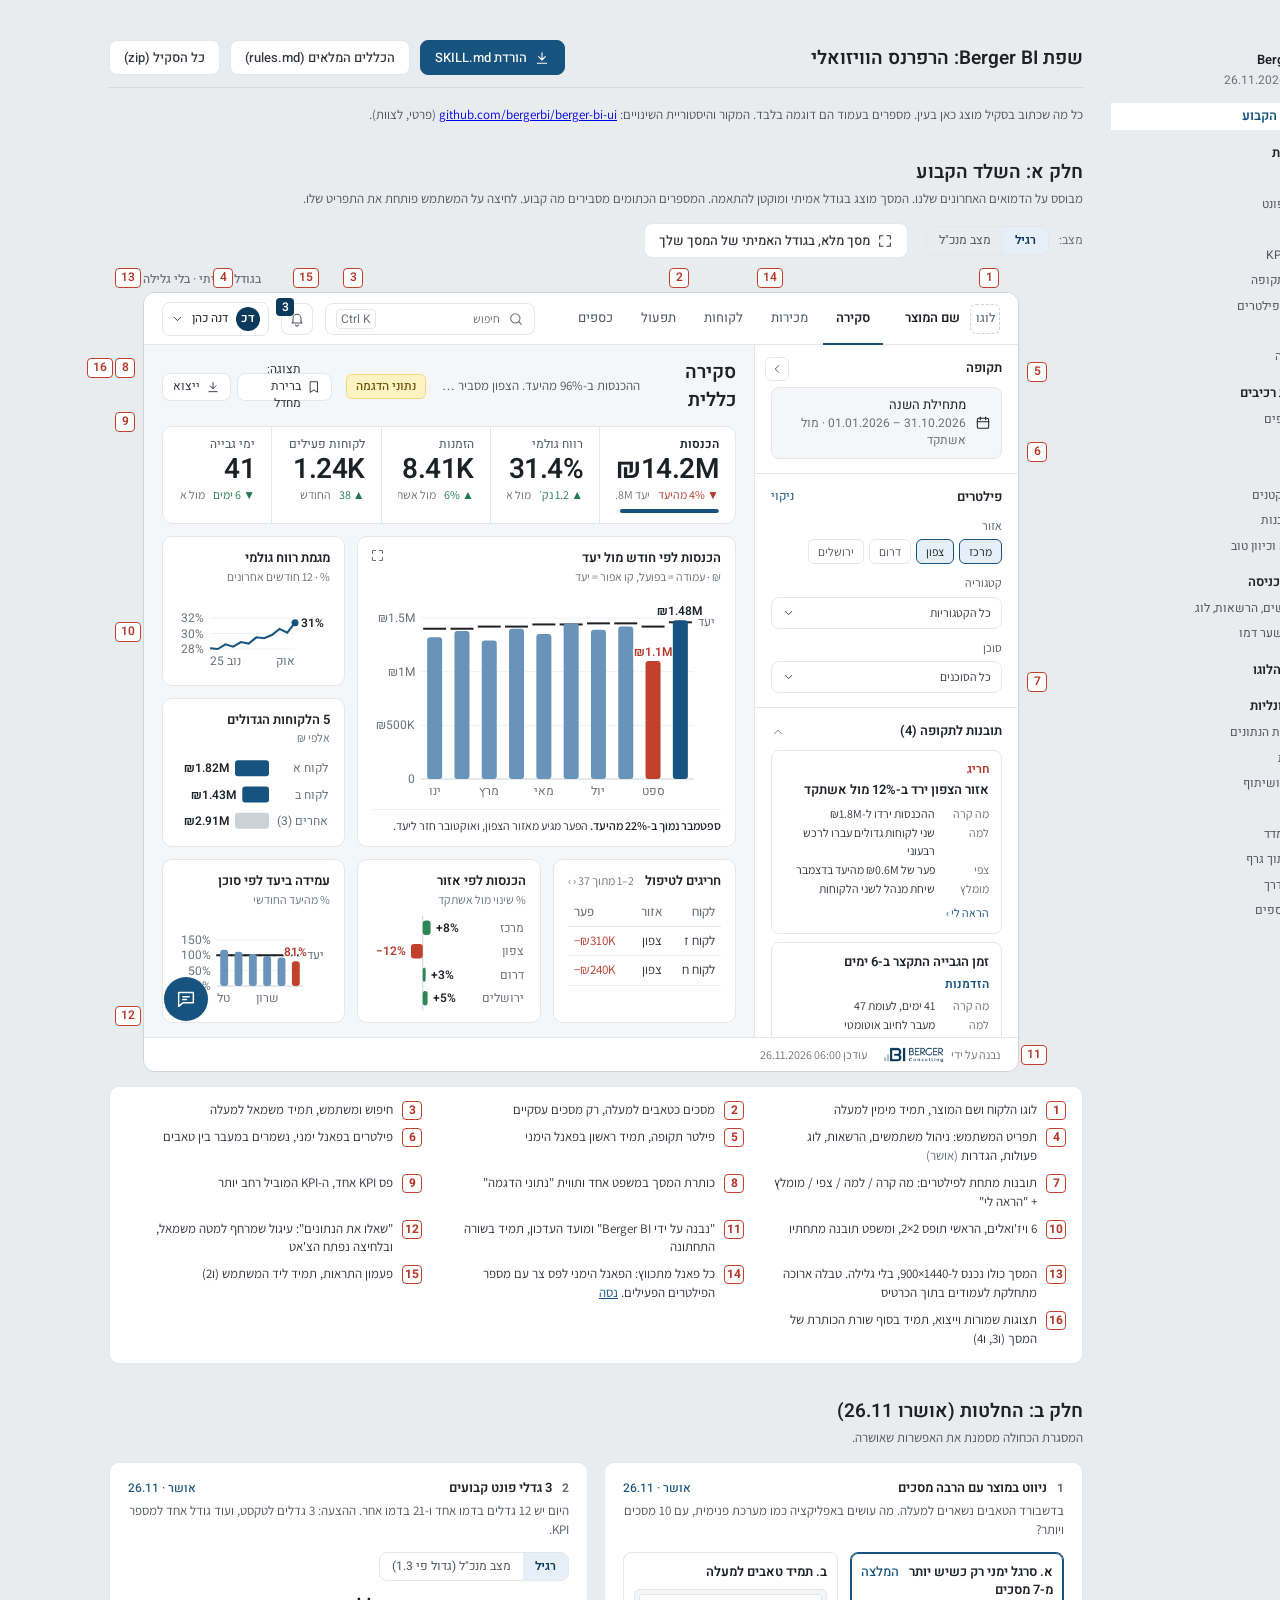
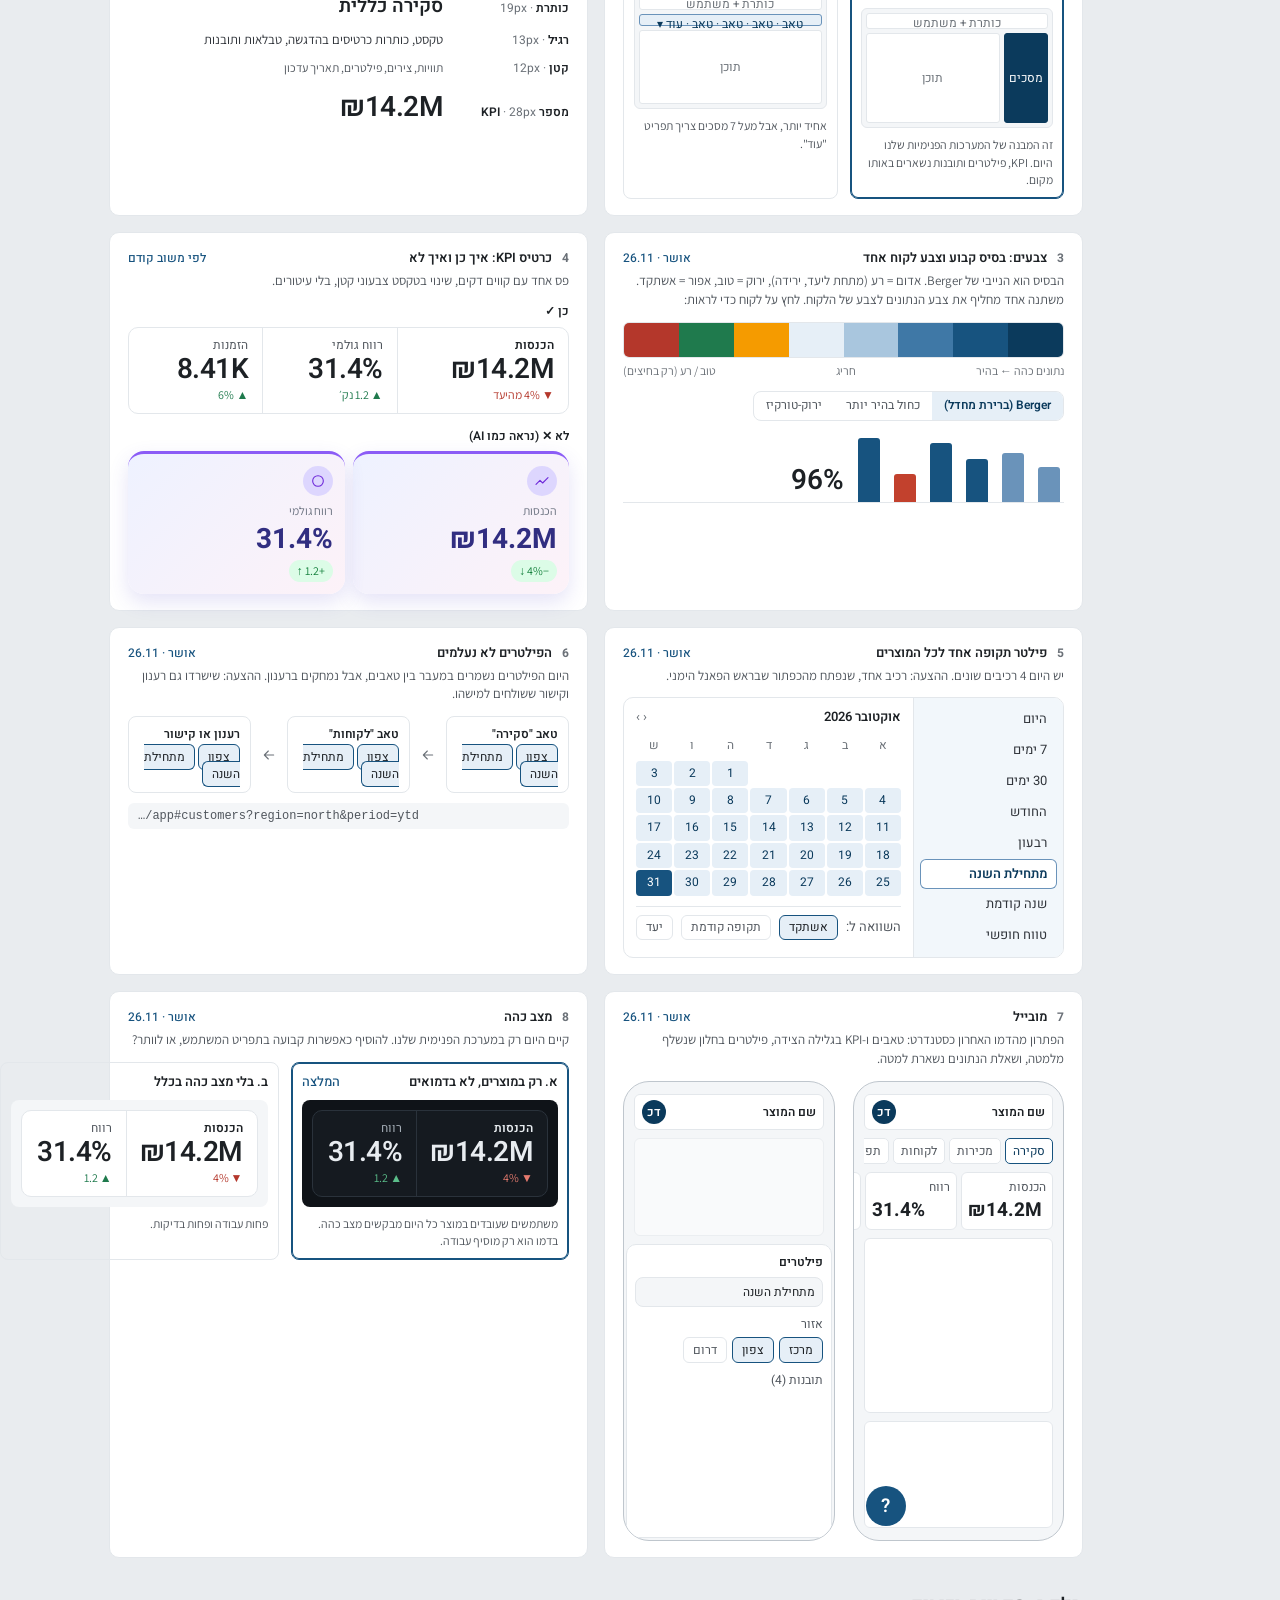
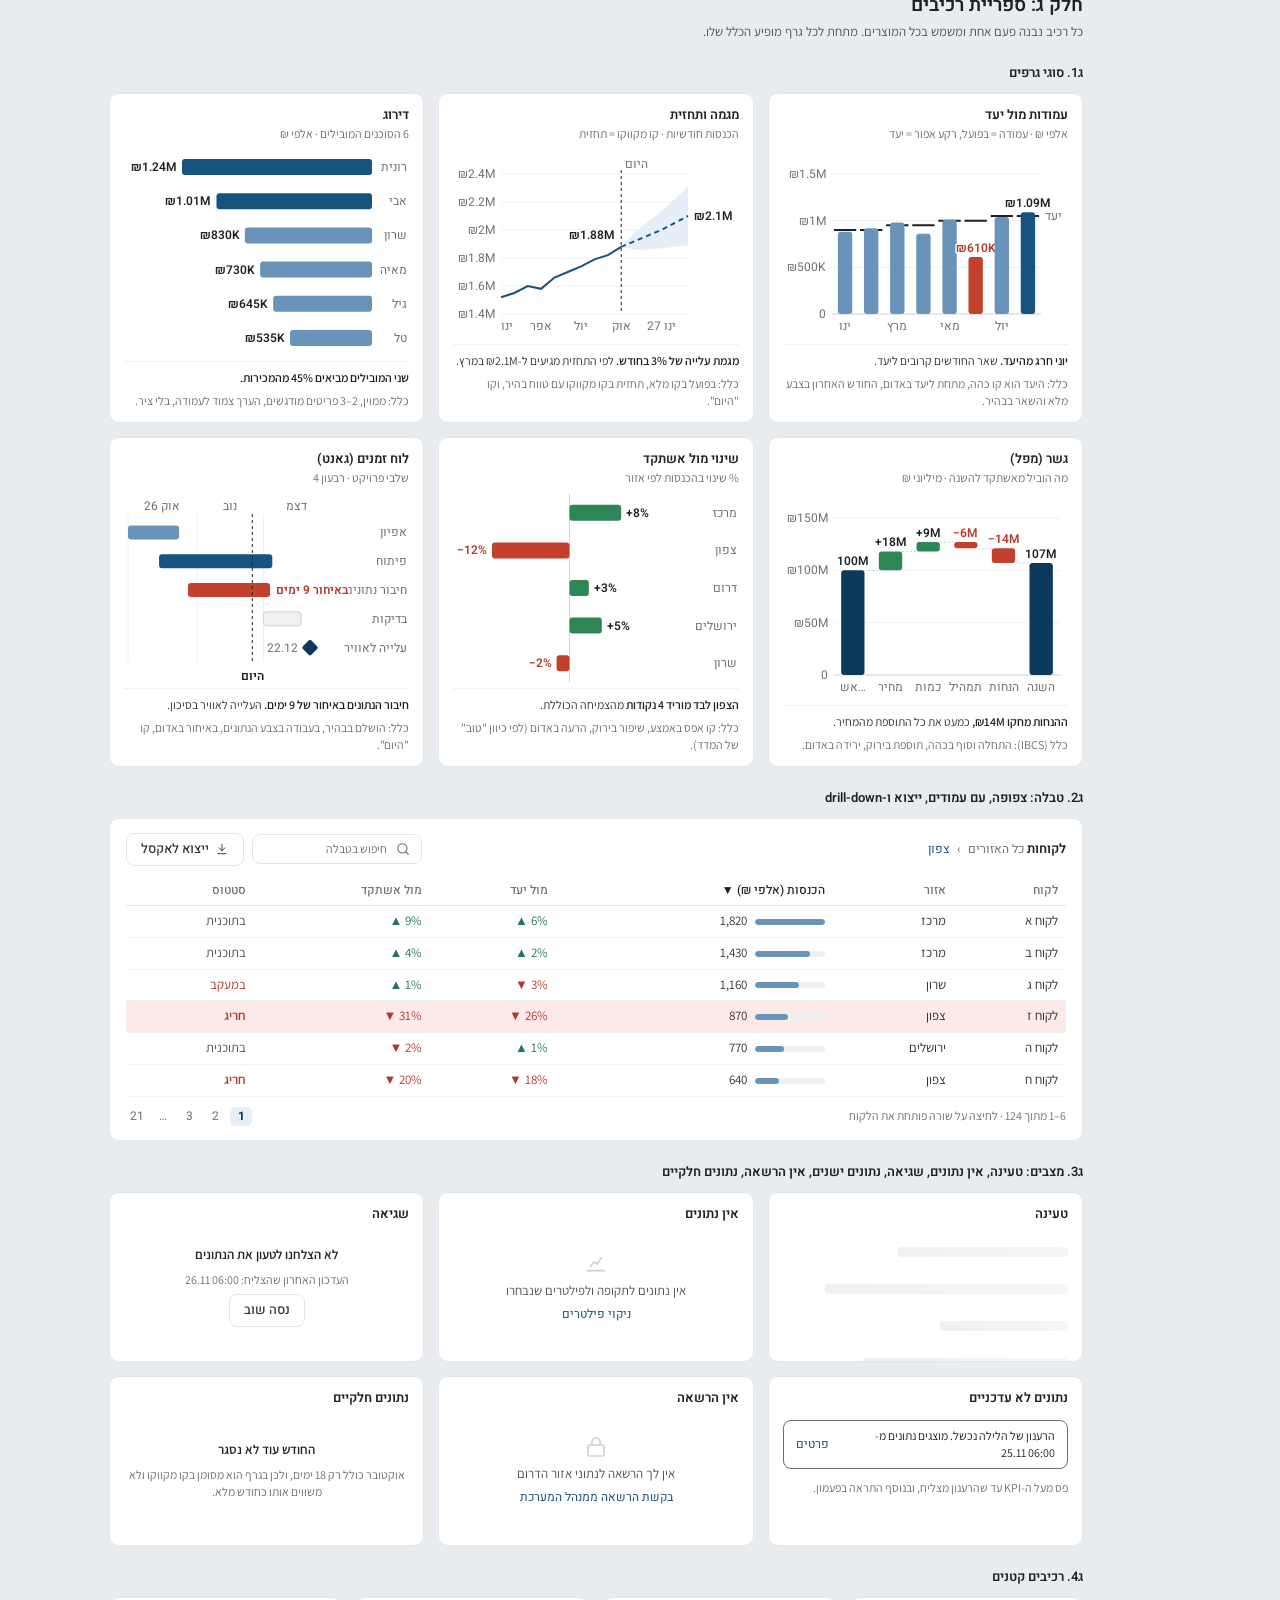
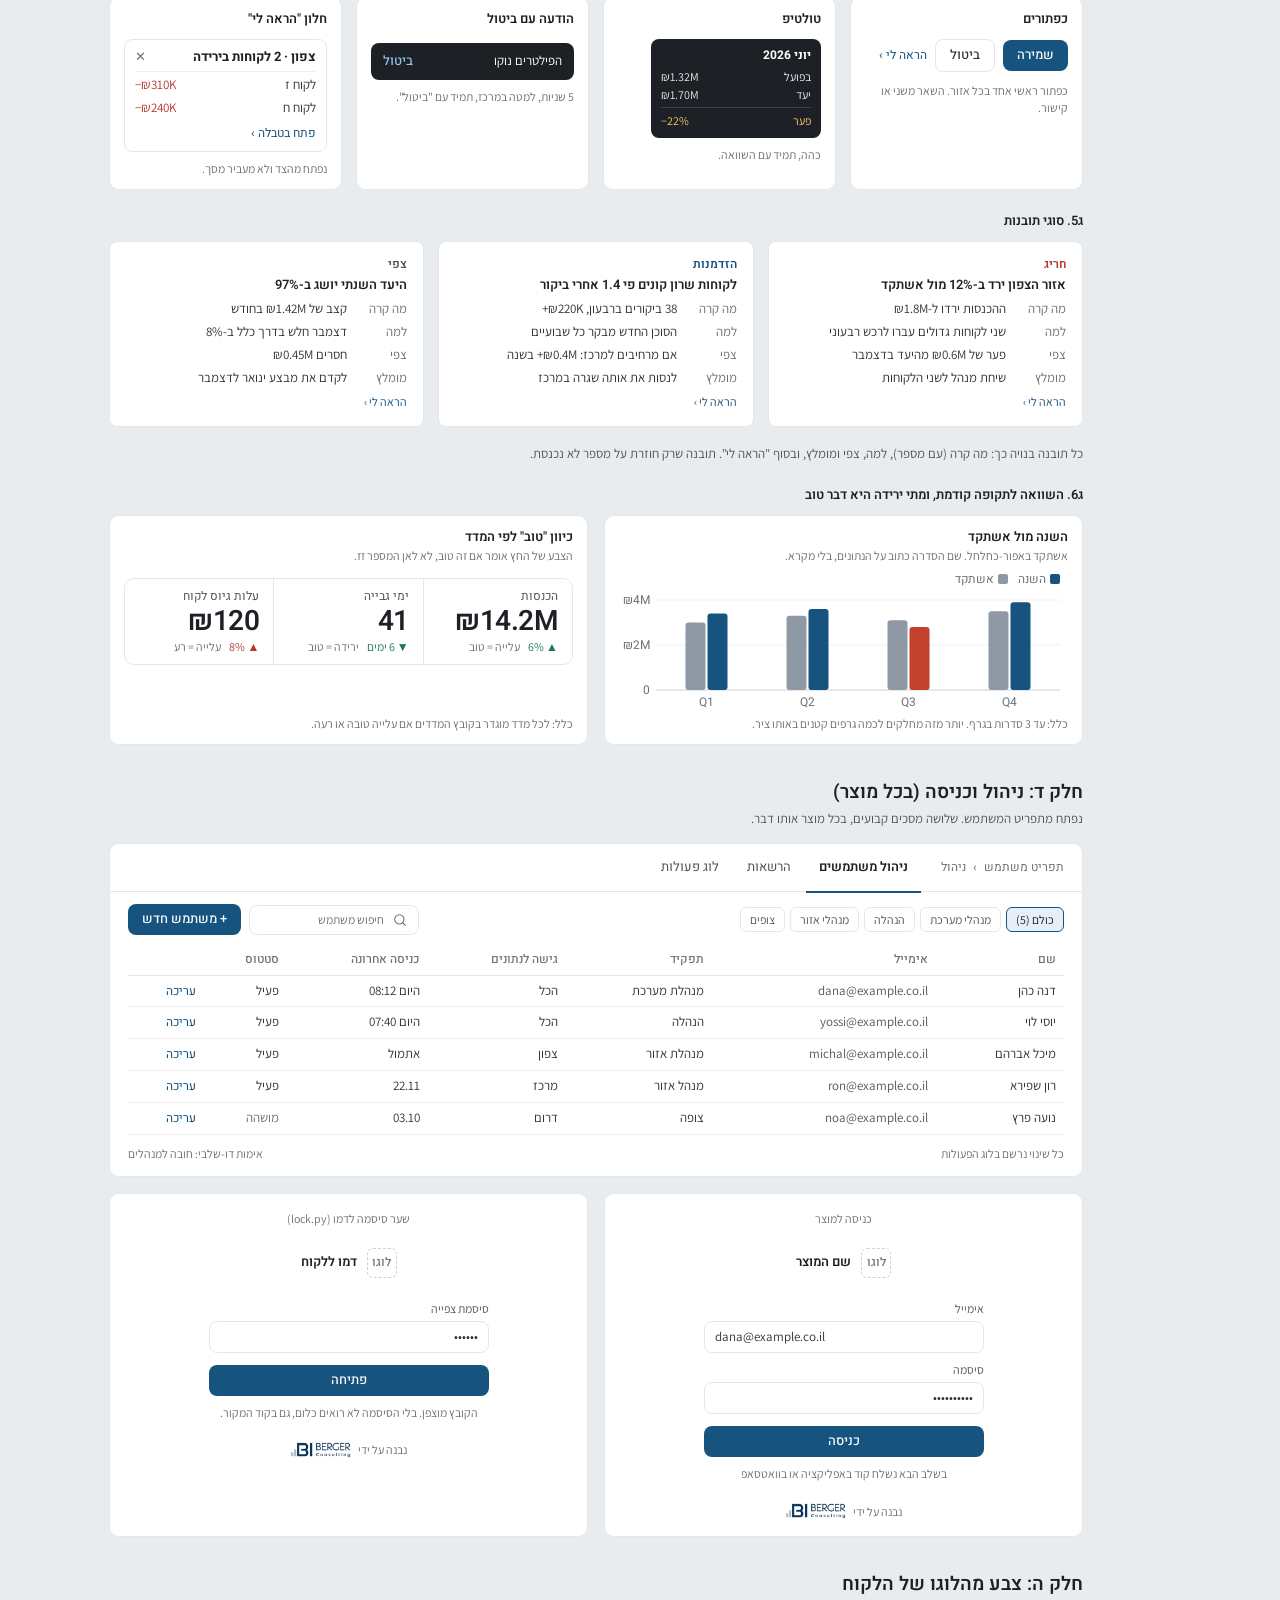
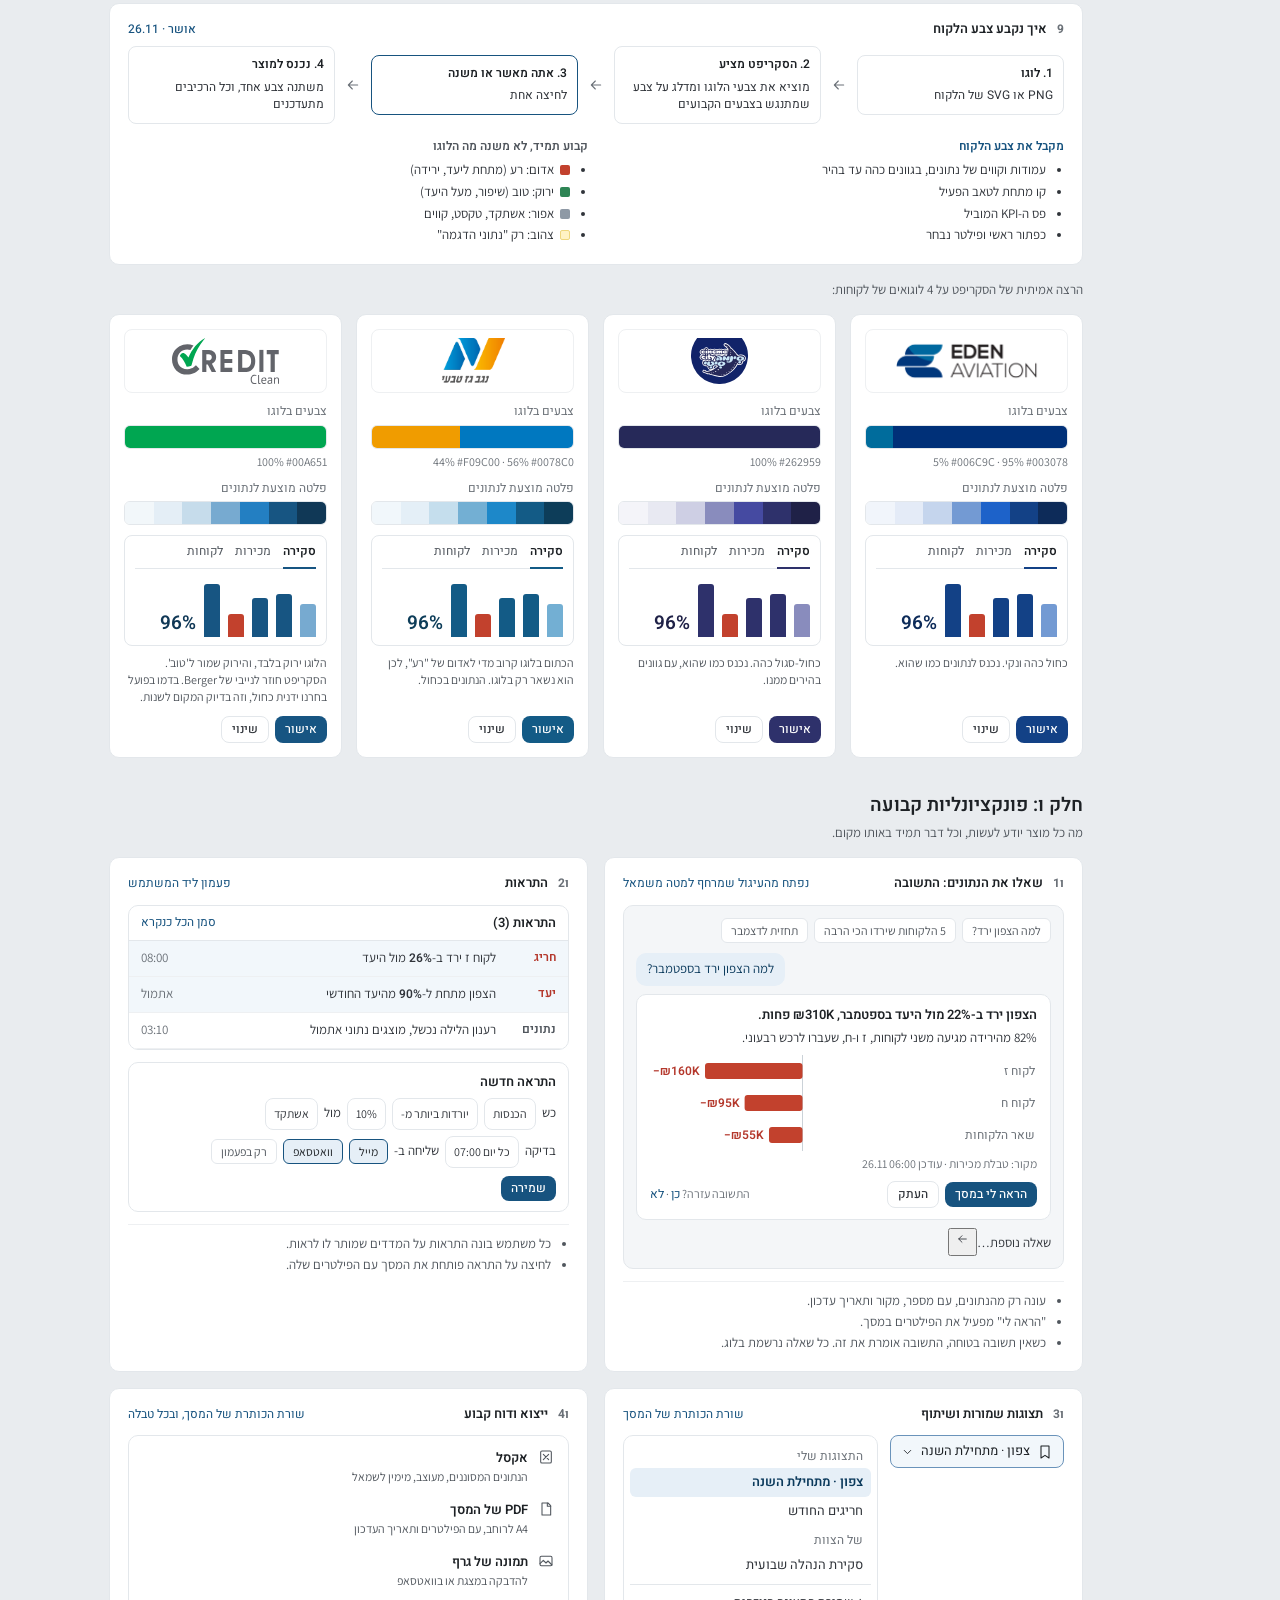
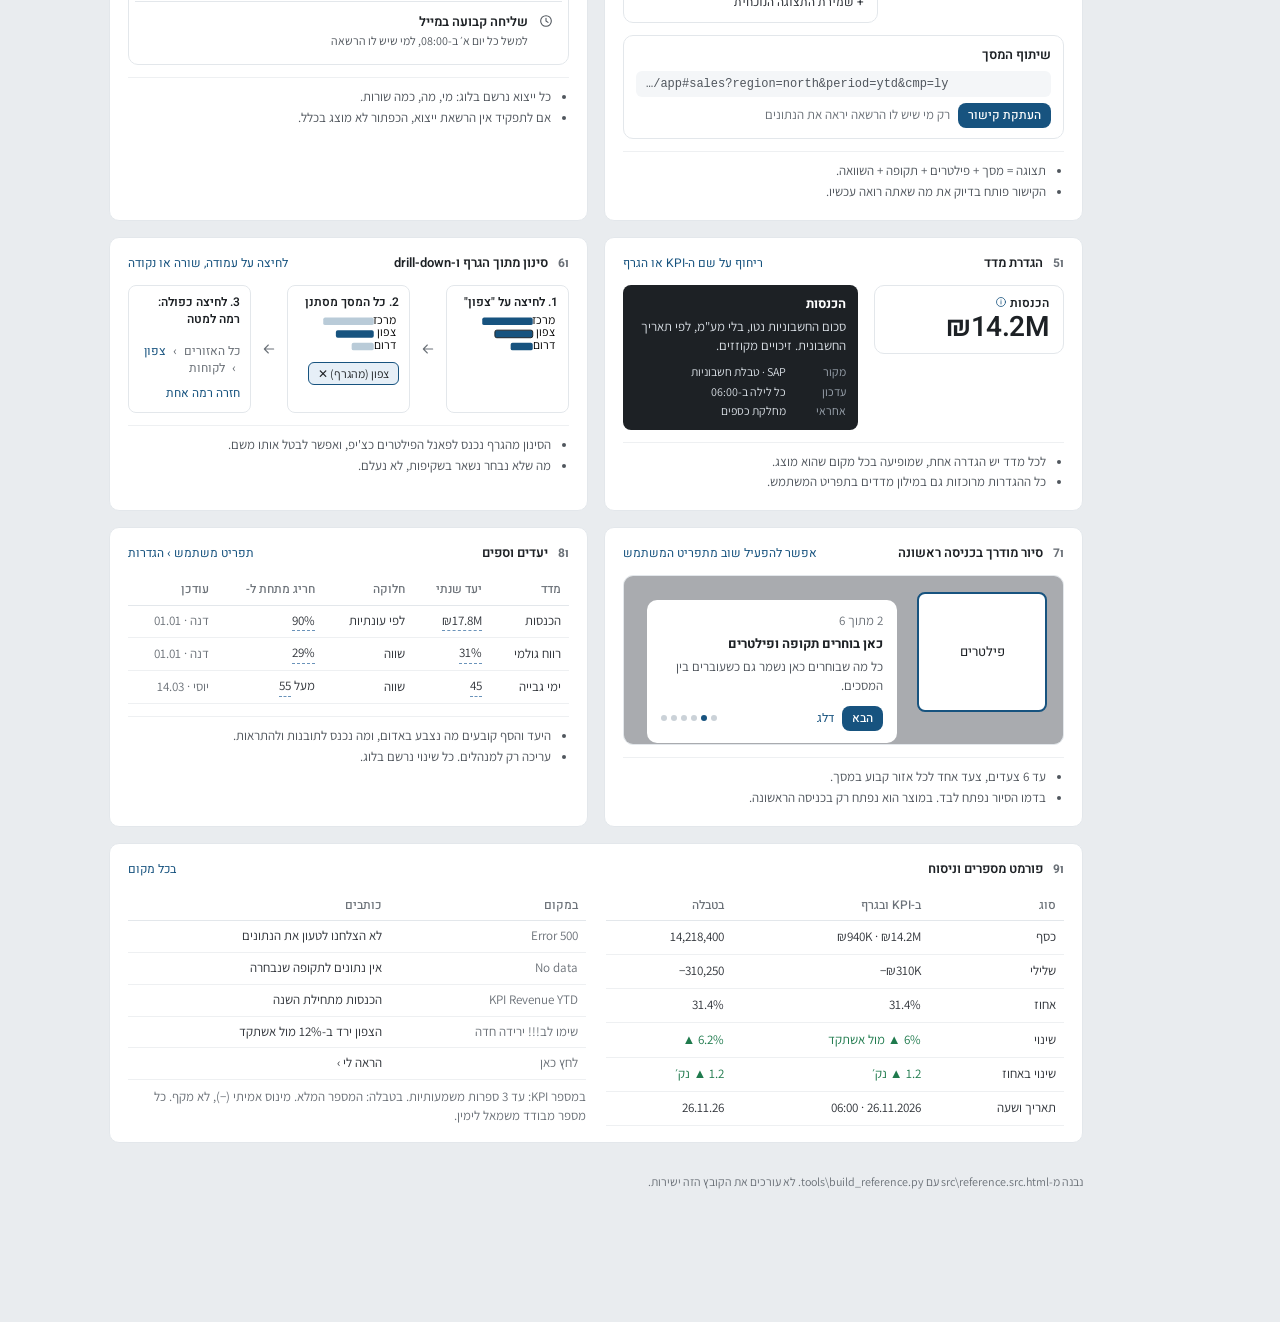
==== index.html @ c37a63be "v1.2: red/green (IBCS), chart kit 1.2, starter page, shell + audit scripts, mobile/dark/contrast fix" ====
<!doctype html>
<html lang="he" dir="rtl">
<head>
<meta charset="utf-8">
<meta name="viewport" content="width=device-width,initial-scale=1">
<title>שפת Berger BI</title>
<link rel="preconnect" href="https://fonts.googleapis.com">
<link href="https://fonts.googleapis.com/css2?family=Assistant:wght@400;500;600;700&family=Heebo:wght@400;500;600;700&display=swap" rel="stylesheet">
<style id="bbi-tokens">
/* ============================================================================
   Berger BI UI · tokens + base components
   Copy as is. Per client, change ONLY the CLIENT block (output of logo_palette.py).
   Fonts: Heebo (UI, numbers) + Assistant (body). Offline demos embed both as
   woff2 (base64 @font-face); otherwise load them from Google Fonts.
   ============================================================================ */

:root{
  /* ---- CLIENT: one ramp from the logo (9 = darkest) ---- */
  --ramp-9:#0B3A5C; --ramp-7:#17537F; --ramp-5:#3F78A6; --ramp-3:#6A93BA;
  --ramp-2:#CFE0EE; --ramp-1:#E6EFF7; --ramp-0:#F2F7FB;

  /* roles built from the ramp (do not edit per client) */
  --data:var(--ramp-7);      /* main series, selected state */
  --data-l:var(--ramp-3);    /* "the rest", secondary series */
  --data-xl:var(--ramp-1);   /* forecast band, selected background */
  --brand:var(--ramp-7);     /* active tab, main button, links; >= 4.5:1 with white */
  --strong:var(--ramp-9);    /* start/end bars, avatar */
  --cmp:#8E99A5;             /* last year / comparison only (target is a dark tick) */
  --on-brand:#FFFFFF; --on-strong:#FFFFFF;

  /* ---- FIXED: never changes, whatever the logo ---- */
  --bad-mark:#C2412D; --good-mark:#2E8555;                        /* bars/marks: bad (below target, drop) and good (variance) */
  --bad-xl:#FBEAE7;                                               /* exception row background */
  --good:#1F7A4D; --bad:#B4372B;                                  /* change arrows only */
  --ink:#1D2125; --text:#30343A; --text-2:#50565D; --text-3:#6B7178;  /* text-3 >= 4.5:1 on white */
  --ghost:#CBD2D8; --line:#E3E7EB; --grid:#EEF0F2;
  --bg:#F4F6F8; --surface:#FFFFFF; --hover:#F1F6FA;
  --demo-bg:#FFF3C4; --demo-ink:#6B5000; --demo-line:#EED77E;
  --pop-bg:#1D2125; --pop-text:#E8ECF0;                            /* tooltip, toast */

  /* ---- TYPE: 3 text sizes + one number size. Nothing else. ---- */
  --fs-s:12px; --fs-m:13px; --fs-l:19px; --fs-kpi:28px;
  --f-ui:"Heebo","Segoe UI",Arial,sans-serif;
  --f-body:"Assistant","Segoe UI",Arial,sans-serif;

  /* ---- SHAPE / DEPTH / MOTION ---- */
  --r-card:10px; --r-ctl:8px; --r-chip:6px; --r-bar:3px;
  --pad:18px; --gap:14px;
  --hd-h:52px; --ft-h:34px; --panel-w:264px; --rail-w:44px; --side-w:220px;
  --sh-pop:0 1px 2px rgba(0,0,0,.05);     /* the only shadow: open menus/popovers */
  --z-menu:20; --z-drawer:25; --z-sheet:30; --z-tip:35; --z-toast:40; --z-modal:50;
  --ease:cubic-bezier(.2,.7,.3,1); --t:.2s;
}
/* CEO mode: put .ceo on <html>. Sizes are redeclared here so they really change. */
.ceo{--fs-s:15.5px; --fs-m:17px; --fs-l:25px; --fs-kpi:36px; --panel-w:320px; --hd-h:60px}
@media (min-width:1700px){:root:not(.ceo){--fs-s:12.5px; --fs-m:14px; --fs-l:20px; --fs-kpi:30px; --panel-w:300px; --pad:20px; --gap:16px}}
@media (max-height:860px){:root:not(.ceo){--hd-h:48px; --gap:12px}}
@media (prefers-reduced-motion:reduce){*{transition:none!important;animation:none!important}}

/* dark mode: products only. <html data-theme="dark">, toggled from the user menu */
[data-theme="dark"]{
  color-scheme:dark;
  --surface:#151A20; --bg:#0F1318; --line:#2A323B; --grid:#232A32; --hover:#1B222A;
  --ink:#E8ECF0; --text:#C9D0D7; --text-2:#A4ADB6; --text-3:#8D97A1; --ghost:#3A434D; --cmp:#4A5560;
  --data:var(--ramp-3); --data-l:var(--ramp-5); --data-xl:color-mix(in srgb,var(--ramp-7) 30%,#0F1318); --brand:var(--ramp-3); --strong:var(--ramp-2);
  --good:#5BBE8A; --bad:#E57A6E; --good-mark:#4FAE7C; --bad-mark:#E0675A; --bad-xl:#3A1F1C;
  --on-brand:#0F1318; --on-strong:#0F1318;
  --demo-bg:#3A3210; --demo-ink:#F3DD8A; --demo-line:#5E5220;
  --pop-bg:#E8ECF0; --pop-text:#1D2125;
}

/* ---------- base ---------- */
*{box-sizing:border-box}
[hidden]{display:none!important}
html,body{margin:0;height:100%}
body{font-family:var(--f-body);font-size:var(--fs-m);line-height:1.45;color:var(--text);background:var(--bg);-webkit-font-smoothing:antialiased;overflow:hidden}
button,input,select,textarea{font:inherit;color:inherit}
.num{font-variant-numeric:tabular-nums lining-nums}
.n{direction:ltr;unicode-bidi:isolate;display:inline-block}          /* every number, currency, % */
.ico{width:16px;height:16px;stroke:currentColor;fill:none;stroke-width:1.6;stroke-linecap:round;stroke-linejoin:round;flex:none}
:focus-visible{outline:2px solid var(--brand);outline-offset:2px}
.up{color:var(--good)} .dn{color:var(--bad)} .acc{color:var(--bad)} .t2{color:var(--text-2)} .mut{color:var(--text-3)}

/* ---------- shell: header / [nav?] [panel] [main] / footer, no page scroll ---------- */
.app{height:100vh;display:grid;grid-template-columns:var(--panel-w) 1fr;grid-template-rows:var(--hd-h) 1fr var(--ft-h);grid-template-areas:"hd hd" "rp mn" "ft ft";transition:grid-template-columns var(--t) var(--ease)}
.app.col{grid-template-columns:var(--rail-w) 1fr}
/* more than 7 screens: screens move to a right sidebar (.sn), first column = right in RTL */
.app.nav-side{grid-template-columns:var(--side-w) var(--panel-w) 1fr;grid-template-areas:"hd hd hd" "sn rp mn" "ft ft ft"}
.app.nav-side.col{grid-template-columns:var(--side-w) var(--rail-w) 1fr}
.hd{grid-area:hd;position:relative;display:flex;align-items:center;gap:22px;padding:0 var(--pad);background:var(--surface);border-bottom:1px solid var(--line)}
.sn{grid-area:sn;background:var(--surface);border-inline-end:1px solid var(--line);padding:10px 8px;overflow:auto}
.sn .grp{font:500 var(--fs-s) var(--f-ui);color:var(--text-3);padding:10px 10px 4px}
.sn a{display:block;padding:7px 10px;border-radius:var(--r-ctl);font-family:var(--f-ui);color:var(--text-2);text-decoration:none;cursor:pointer}
.sn a.on{background:var(--data-xl);color:var(--ink);font-weight:600}
.hd .client{display:flex;align-items:center;gap:10px;font-family:var(--f-ui);font-weight:600;color:var(--ink)}
.hd .client img{height:28px}
.tabs{display:flex;height:100%;gap:2px}
.tabs a{display:flex;align-items:center;padding:0 13px;font-family:var(--f-ui);font-size:var(--fs-m);color:var(--text-2);text-decoration:none;border-bottom:2px solid transparent;margin-bottom:-1px;cursor:pointer}
.tabs a.on{color:var(--ink);font-weight:600;border-bottom-color:var(--brand)}
.hd-end{margin-inline-start:auto;display:flex;align-items:center;gap:10px}
.search{display:flex;align-items:center;gap:8px;width:210px;height:32px;padding:0 10px;border:1px solid var(--line);border-radius:var(--r-ctl);color:var(--text-3);font-size:var(--fs-s)}
.search kbd{margin-inline-start:auto;font:var(--fs-s) var(--f-ui);border:1px solid var(--line);border-radius:4px;padding:0 4px}
.bell{position:relative;width:32px;height:32px;display:grid;place-items:center;border:1px solid var(--line);border-radius:var(--r-ctl);color:var(--text-2);cursor:pointer}
.cnt{position:absolute;top:-6px;inset-inline-end:-6px;min-width:18px;height:18px;padding:0 4px;border-radius:4px;background:var(--strong);color:var(--on-strong);font:600 var(--fs-s)/18px var(--f-ui);text-align:center}
.um{display:flex;align-items:center;gap:8px;padding:4px 8px;border:1px solid var(--line);border-radius:var(--r-ctl);font-family:var(--f-ui);font-size:var(--fs-s);color:var(--ink);cursor:pointer}
.av{width:24px;height:24px;border-radius:50%;background:var(--strong);color:var(--on-strong);display:grid;place-items:center;font-size:var(--fs-s);font-weight:600}
.menu{position:absolute;inset-inline-end:var(--pad);top:calc(100% - 2px);z-index:var(--z-menu);width:228px;background:var(--surface);border:1px solid var(--line);border-radius:var(--r-card);box-shadow:var(--sh-pop);padding:6px;font-family:var(--f-ui)}
.menu .grp{font-size:var(--fs-s);color:var(--text-3);padding:8px 10px 2px}
.menu a{display:flex;align-items:center;gap:9px;padding:6px 10px;border-radius:6px;color:var(--text);text-decoration:none;cursor:pointer}
.menu a:hover{background:var(--hover)}
.menu hr{border:0;border-top:1px solid var(--line);margin:4px 0}

/* right panel: period -> filters -> insights (only the insights list may scroll) */
.rp{grid-area:rp;position:relative;background:var(--surface);border-inline-end:1px solid var(--line);display:flex;flex-direction:column;overflow:hidden}
.rp-sec{padding:14px 16px;border-bottom:1px solid var(--line)}
.rp-sec.grow{flex:1;overflow:auto;border-bottom:0}
.rp-t{display:flex;justify-content:space-between;align-items:center;font-family:var(--f-ui);font-size:var(--fs-m);font-weight:600;color:var(--ink);margin-bottom:9px}
.coll{position:absolute;top:12px;inset-inline-end:10px;width:24px;height:24px;border:1px solid var(--line);border-radius:6px;background:var(--surface);display:grid;place-items:center;color:var(--text-2);cursor:pointer;padding:0}
.rail{display:none;flex-direction:column;align-items:center;gap:10px;padding:10px 0}
.rail button{all:unset;cursor:pointer;position:relative;width:30px;height:30px;display:grid;place-items:center;border-radius:6px;color:var(--text-2)}
.app.col .rp-sec,.app.col .coll{display:none}
.app.col .rail{display:flex}
.per{display:flex;align-items:center;gap:9px;width:100%;padding:8px 10px;border:1px solid var(--line);background:var(--bg);border-radius:var(--r-ctl);font-family:var(--f-ui);color:var(--ink);cursor:pointer}
.per small{display:block;font-size:var(--fs-s);color:var(--text-3)}
.fg{margin-top:10px} .fg label{display:block;font-size:var(--fs-s);color:var(--text-2);margin-bottom:5px}
.chips{display:flex;flex-wrap:wrap;gap:5px}
.chip{padding:3px 9px;border:1px solid var(--line);border-radius:var(--r-chip);font-size:var(--fs-s);color:var(--text-2);background:var(--surface);cursor:pointer}
.chip.on{border-color:var(--data);color:var(--ink);background:var(--data-xl)}

/* inputs: one look, four states */
.inp,.sel{display:flex;align-items:center;justify-content:space-between;gap:8px;min-height:32px;padding:5px 10px;border:1px solid var(--line);border-radius:var(--r-ctl);background:var(--surface);font-size:var(--fs-m);color:var(--text)}
.inp:focus-within,.sel:focus-within{border-color:var(--brand);outline:2px solid var(--data-xl)}
.inp.err,.sel.err{border-color:var(--bad)}
.err-msg{font-size:var(--fs-s);color:var(--bad);margin-top:4px}
.inp[aria-disabled="true"],.sel[aria-disabled="true"],button:disabled{opacity:.5;cursor:not-allowed}

/* main */
.mn{grid-area:mn;display:flex;flex-direction:column;gap:12px;padding:14px var(--pad);overflow:hidden;min-width:0}
.ctx{display:flex;align-items:center;gap:14px}
.ctx h1{margin:0;font-family:var(--f-ui);font-size:var(--fs-l);font-weight:600;color:var(--ink)}
.ctx p{margin:0;color:var(--text-2);min-width:0;white-space:nowrap;overflow:hidden;text-overflow:ellipsis}
.ctx h1,.ctx .demo{white-space:nowrap;flex:none}
.ctx .pa{margin-inline-start:auto;display:flex;gap:6px}          /* page actions: views, export */
.demo{padding:3px 9px;background:var(--demo-bg);color:var(--demo-ink);border:1px solid var(--demo-line);border-radius:var(--r-chip);font-family:var(--f-ui);font-size:var(--fs-s);font-weight:500}
.stale{display:flex;gap:10px;align-items:center;padding:6px 12px;border:1px solid var(--text-3);background:var(--surface);border-radius:var(--r-ctl);font-size:var(--fs-s);color:var(--ink)}

/* KPI band: one bordered strip, hairline dividers, no decoration. Lead = first + wider. */
.kband{display:flex;background:var(--surface);border:1px solid var(--line);border-radius:var(--r-card);overflow:hidden;flex:none}
.kpi{flex:1 1 0;padding:9px 16px 10px;border-inline-start:1px solid var(--line);min-width:0}
.kpi:first-child{border-inline-start:0}
.kpi.lead{flex:1.35 1 0}
.kpi-l{font-family:var(--f-ui);font-size:var(--fs-s);color:var(--text-2)}
.kpi.lead .kpi-l{color:var(--ink);font-weight:600}
.kpi-v{font-family:var(--f-ui);font-size:var(--fs-kpi);font-weight:600;color:var(--ink);letter-spacing:-.5px;line-height:1.15;font-variant-numeric:tabular-nums lining-nums}
.kpi-c{font-size:var(--fs-s);color:var(--text-3);display:flex;gap:8px;align-items:center;white-space:nowrap;overflow:hidden;text-overflow:ellipsis}
.tbar{height:4px;background:var(--grid);border-radius:2px;margin-top:6px;overflow:hidden}
.tbar i{display:block;height:100%;background:var(--data);border-radius:2px}

/* visual grid: 6 visuals, the lead takes 2x2 cells */
.grid{flex:1;display:grid;grid-template-columns:repeat(3,minmax(0,1fr));grid-template-rows:minmax(0,1fr) minmax(0,1fr) minmax(0,1.1fr);gap:12px;min-height:0}
.grid>.lead{grid-column:span 2;grid-row:span 2}
.ceo .grid{grid-template-rows:minmax(0,1fr) minmax(0,1fr) minmax(0,1.4fr)}
.card{background:var(--surface);border:1px solid var(--line);border-radius:var(--r-card);padding:12px 14px;display:flex;flex-direction:column;min-height:0;position:relative;overflow:hidden}
.card h3{margin:0;font-family:var(--f-ui);font-size:var(--fs-m);font-weight:600;color:var(--ink)}
.card .sub{font-size:var(--fs-s);color:var(--text-3)}
.card .one{margin-top:6px;padding-top:7px;border-top:1px solid var(--grid);font-size:var(--fs-s);color:var(--text)}
.card .one b{color:var(--ink);font-weight:600}
/* charts: draw with bbi-charts.js into <div class="chart">. Text stays 12px at any size. */
.chart{flex:1;min-height:0;margin-top:8px;position:relative;font-size:var(--fs-s)}
.bbi-chart .tx{font-family:var(--f-ui);fill:var(--text-3)}
.bbi-chart .tv{font-family:var(--f-ui);font-weight:600;fill:var(--ink);paint-order:stroke;stroke:var(--surface);stroke-width:3px;stroke-linejoin:round}
.bbi-chart .gl{stroke:var(--grid)} .bbi-chart .ax{stroke:var(--ghost)}
.bbi-chart [data-i]{transition:opacity .15s}
.tip b{display:block;font-family:var(--f-ui);margin-bottom:4px}

/* insights: the kind is a word, not a colored stripe */
.ins{padding:10px 12px;border:1px solid var(--line);border-radius:var(--r-ctl);margin-bottom:8px;background:var(--surface)}
.ins .kind{display:block;font-family:var(--f-ui);font-size:var(--fs-s);font-weight:600;margin-bottom:3px;color:var(--text-2)}
.ins.hi .kind{color:var(--bad)}
.ins h4{margin:0 0 6px;font-family:var(--f-ui);font-size:var(--fs-m);font-weight:600;color:var(--ink);line-height:1.35}
.ins dl{margin:0;display:grid;grid-template-columns:48px 1fr;gap:2px 6px;font-size:var(--fs-s)}
.ins dt{color:var(--text-3)} .ins dd{margin:0}
.ins .show{display:inline-block;margin-top:6px;font-size:var(--fs-s);color:var(--brand);cursor:pointer}

/* footer: Berger BI + data freshness */
.ft{grid-area:ft;display:flex;align-items:center;gap:16px;padding-block:0;padding-inline:var(--pad) 76px;background:var(--surface);border-top:1px solid var(--line);font-size:var(--fs-s);color:var(--text-3)}
.ft .by{display:flex;align-items:center;gap:7px} .ft .by img{height:16px}
/* ask the data: floating round button bottom-left, opens .ask-panel */
.ask-fab{position:fixed;bottom:max(4px,calc((var(--ft-h) - 44px) / 2));inset-inline-end:16px;z-index:var(--z-drawer);width:44px;height:44px;border-radius:50%;border:0;background:var(--brand);color:var(--on-brand);display:grid;place-items:center;cursor:pointer;box-shadow:var(--sh-pop)}
.ask-fab:hover{background:var(--strong)}
.ask-panel{position:fixed;bottom:calc(var(--ft-h) + 78px);inset-inline-end:var(--pad);width:400px;max-height:70vh;overflow:auto;z-index:var(--z-drawer);background:var(--bg);border:1px solid var(--line);border-radius:var(--r-card);box-shadow:var(--sh-pop);padding:12px}

/* buttons, menus, tables */
.btn1,.btn2{all:unset;cursor:pointer;display:inline-flex;align-items:center;justify-content:center;gap:6px;font-family:var(--f-ui);font-size:var(--fs-m);font-weight:500;padding:6px 14px;border-radius:var(--r-ctl);box-sizing:border-box}
.btn1{background:var(--brand);color:var(--on-brand)}
.btn1:focus-visible,.btn2:focus-visible,.rail button:focus-visible,.ask-fab:focus-visible,.chip:focus-visible{outline:2px solid var(--brand);outline-offset:2px}
.btn2{border:1px solid var(--line);color:var(--text);background:var(--surface)}
.lnk{color:var(--brand);font-family:var(--f-ui);font-size:var(--fs-s);cursor:pointer}
.pop{position:absolute;z-index:var(--z-menu);background:var(--surface);border:1px solid var(--line);border-radius:var(--r-card);box-shadow:var(--sh-pop);padding:6px}
.dt{width:100%;border-collapse:collapse;font-size:var(--fs-m)}
.dt th{font-family:var(--f-ui);font-weight:500;font-size:var(--fs-s);color:var(--text-3);text-align:start;padding:6px 8px;border-bottom:1px solid var(--line);white-space:nowrap;cursor:pointer}
.dt td{padding:6px 8px;border-bottom:1px solid var(--grid)}
.dt td.num,.dt th.num{text-align:end}
.dt tbody tr:hover{background:var(--hover)}
.dt tr.hl{background:var(--bad-xl)}
.ib{display:inline-block;width:70px;height:6px;background:var(--grid);border-radius:3px;margin-inline-end:8px;vertical-align:middle;overflow:hidden}
.ib i{display:block;height:100%;background:var(--data-l);border-radius:3px;margin-inline-start:auto}
.pg{margin-top:auto;display:flex;justify-content:space-between;font-size:var(--fs-s);color:var(--text-3);padding-top:8px}
.crumb{font-family:var(--f-ui);font-size:var(--fs-s);color:var(--text-3)} .crumb a{color:var(--brand)}
.tip{position:fixed;z-index:var(--z-tip);pointer-events:none;background:var(--pop-bg);color:var(--pop-text);border-radius:var(--r-ctl);padding:8px 10px;font-size:var(--fs-s);min-width:150px}
.toast{position:fixed;bottom:calc(var(--ft-h) + 12px);left:50%;transform:translateX(-50%);display:flex;gap:18px;align-items:center;background:var(--pop-bg);color:var(--pop-text);border-radius:var(--r-ctl);padding:9px 14px;font-size:var(--fs-m);z-index:var(--z-toast)}
.toast a{color:var(--ramp-3);cursor:pointer}
/* "show me" drawer opens on the LEFT (inline-end in RTL), never over the filter panel */
.drawer{position:fixed;top:var(--hd-h);bottom:var(--ft-h);inset-inline-end:0;width:420px;background:var(--surface);border-inline-start:1px solid var(--line);z-index:var(--z-drawer);padding:var(--pad);overflow:auto}
.sk i{display:block;height:10px;margin:9px 0;border-radius:4px;background:linear-gradient(90deg,var(--grid),var(--bg),var(--grid));background-size:200% 100%;animation:bbi-sh 1.4s infinite linear}  /* the only gradient: loading */
@keyframes bbi-sh{to{background-position:-200% 0}}
.empty{flex:1;display:flex;flex-direction:column;align-items:center;justify-content:center;gap:6px;text-align:center;color:var(--text-2)}

/* menus, ask panel, modal, tour, filter button */
.pop .it,.menu .it{display:flex;align-items:center;gap:9px;width:100%;padding:6px 10px;border-radius:6px;border:0;background:none;text-align:start;color:var(--text);font:var(--fs-m) var(--f-ui);cursor:pointer}
.pop .it:hover,.menu .it:hover{background:var(--hover)}
.pop .it small{display:block;color:var(--text-3);font-size:var(--fs-s)}
.bell-list .row{display:grid;grid-template-columns:56px 1fr auto;gap:8px;padding:8px 10px;border-bottom:1px solid var(--grid);font-size:var(--fs-s)}
.bell-list .row.new{background:var(--data-xl)}
.ask-panel .sugg{display:flex;flex-wrap:wrap;gap:6px;margin-bottom:10px}
.ask-panel .q{width:fit-content;max-width:85%;margin-inline-start:auto;background:var(--data-xl);color:var(--ink);padding:7px 11px;border-radius:10px;margin-bottom:8px}
.ask-panel .a{background:var(--surface);border:1px solid var(--line);border-radius:10px;padding:11px 13px;margin-bottom:8px}
.ask-panel .a b{color:var(--ink);font-family:var(--f-ui)}
.ask-panel .src{font-size:var(--fs-s);color:var(--text-3);margin-top:4px}
.ask-panel form{display:flex;gap:6px} .ask-panel input{flex:1;min-height:32px;padding:5px 10px;border:1px solid var(--line);border-radius:var(--r-ctl);background:var(--surface)}
.modal-bg{position:fixed;inset:0;background:rgba(15,19,24,.35);z-index:var(--z-modal);display:grid;place-items:center}
.modal{width:min(560px,calc(100vw - 32px));max-height:80vh;overflow:auto;background:var(--surface);border-radius:var(--r-card);padding:18px;box-shadow:var(--sh-pop)}
.tour{position:fixed;z-index:var(--z-modal);width:280px;background:var(--surface);border:1px solid var(--line);border-radius:var(--r-card);padding:12px 14px;box-shadow:var(--sh-pop)}
.tour-hole{position:fixed;z-index:calc(var(--z-modal) - 1);border:2px solid var(--brand);border-radius:var(--r-ctl);box-shadow:0 0 0 9999px rgba(15,19,24,.35);pointer-events:none}
.fbtn{align-items:center;gap:6px;height:32px;padding:0 10px;border:1px solid var(--line);border-radius:var(--r-ctl);background:var(--surface);color:var(--text);font:var(--fs-s) var(--f-ui);cursor:pointer}
.toast button{all:unset;cursor:pointer;color:var(--ramp-3);font-weight:600}

/* tablet 760-1199: panel becomes a bottom sheet opened by .fbtn; 2 chart columns */
.fbtn,.sheet-bg{display:none}
@media (max-width:1199px){
  .app,.app.nav-side{grid-template-columns:minmax(0,1fr);grid-template-areas:"hd" "mn" "ft"}
  .hd{gap:12px} .tabs{flex:1;min-width:0;overflow-x:auto;scrollbar-width:none}
  .sn{display:none}
  .fbtn{display:inline-flex}
  .rp{position:fixed;inset:auto 0 0 0;height:72vh;z-index:var(--z-sheet);border-radius:14px 14px 0 0;transform:translateY(100%);transition:transform var(--t) var(--ease)}
  .app.sheet .rp{transform:none}
  .app.sheet .sheet-bg{display:block;position:fixed;inset:0;background:rgba(15,19,24,.35);z-index:calc(var(--z-sheet) - 1)}
  .grid{grid-template-columns:repeat(2,1fr);grid-template-rows:none;grid-auto-rows:minmax(200px,1fr);overflow:auto}
  .grid>.lead{grid-column:span 2;grid-row:span 1}
}
/* phone < 760: one column, the page may scroll (the only exception to "no scroll") */
@media (max-width:759px){
  body{overflow:auto}
  .app{height:auto;min-height:100vh}
  .tabs,.kband{overflow-x:auto;scrollbar-width:none}
  .kpi{min-width:140px}
  .grid{grid-template-columns:minmax(0,1fr);overflow:visible}
  .um .nm,.hd .client .nm{display:none}
  .ctx{flex-wrap:wrap;gap:8px} .ctx p{flex-basis:100%;order:3;white-space:normal} .ctx .pa{margin-inline-start:auto}
  .mn{padding-inline:12px}
  .drawer{width:100%}
  .grid>.lead{grid-column:auto}
  .card{min-height:220px}
  .search,.ft .by{display:none}
  .ask-panel{inset-inline:8px;width:auto}
}
@media print{.rp,.ask-fab,.ask-panel,.coll,.fbtn{display:none}.app{grid-template-columns:minmax(0,1fr);grid-template-areas:"hd" "mn" "ft"}}

</style>
<style>
body{margin:0;background:#E9ECEF;font-family:var(--f-body);font-size:var(--fs-m);color:var(--text);line-height:1.45;-webkit-font-smoothing:antialiased}
.doc{max-width:1340px;margin:0 auto;padding:28px 24px 60px}
.doc-h{display:flex;align-items:baseline;justify-content:space-between;gap:16px;border-bottom:1px solid #D3D8DD;padding-bottom:14px;margin-bottom:22px}
.doc-h h1{font-family:var(--f-ui);font-size:19px;font-weight:600;color:var(--ink);margin:0}
.doc-h p{margin:4px 0 0;color:var(--text-2)}
.doc-h .ver{font-family:var(--f-ui);font-size:12px;color:var(--text-3)}
.sec-t{font-family:var(--f-ui);font-size:19px;font-weight:600;color:var(--ink);margin:34px 0 4px}
.sec-s{color:var(--text-2);margin:0 0 14px}
.mk{position:absolute;z-index:5;min-width:20px;height:20px;padding:0 5px;border:1.5px solid var(--bad-mark);background:#fff;color:var(--bad);font:600 12px/17px var(--f-ui);text-align:center;border-radius:4px}
.shell-wrap{position:relative;margin:30px 30px 0}
.toc{display:flex;gap:6px;margin:-8px 0 6px}
.toc a{font-family:var(--f-ui);font-size:13px;color:var(--text-2);text-decoration:none;padding:5px 10px;border:1px solid #D3D8DD;border-radius:var(--r-ctl);background:#fff}
.toc a:hover{color:var(--ink);border-color:var(--ramp-3)}
.dim{position:absolute;top:-22px;left:0;font:500 12px var(--f-ui);color:var(--text-3)}
.shell{transition:grid-template-columns .25s cubic-bezier(.2,.7,.3,1)}
.cx{position:absolute;top:11px;left:12px;color:var(--text-3);width:15px;height:15px}
.legend{display:grid;grid-template-columns:repeat(3,1fr);gap:8px 26px;margin-top:14px;padding:14px 16px;background:#fff;border:1px solid var(--line);border-radius:var(--r-card)}
.legend div{display:flex;gap:9px;align-items:baseline}
.legend b{font-family:var(--f-ui);font-size:12px;color:var(--bad);border:1.5px solid var(--bad-mark);border-radius:4px;min-width:20px;text-align:center;line-height:17px;flex:none}
.legend span{color:var(--text)}
.legend em{font-style:normal;color:var(--text-3)}
.shell{position:relative;display:grid;background:var(--bg);border:1px solid #CDD3D9;border-radius:12px;overflow:hidden}
.client{display:flex;align-items:center;gap:10px;font-family:var(--f-ui);font-weight:600;color:var(--ink);font-size:var(--fs-m)}
.client .logo{width:30px;height:30px;border:1px dashed var(--ghost);border-radius:6px;display:grid;place-items:center;font-size:12px;color:var(--text-3);font-weight:500}
.hd-l{margin-inline-start:auto;display:flex;align-items:center;gap:12px}
.menu .who{padding:8px 10px 10px;border-bottom:1px solid var(--line);margin-bottom:4px}
.menu .who b{display:block;color:var(--ink);font-weight:600}
.menu .who span{font-size:var(--fs-s);color:var(--text-3)}
.menu a.admin{color:var(--ink)}
.rp-t .lnk{font-weight:400;font-size:var(--fs-s);color:var(--brand)}
.ctx h2{margin:0;font-family:var(--f-ui);font-size:var(--fs-l);font-weight:600;color:var(--ink)}
.tbl{width:100%;border-collapse:collapse;font-size:var(--fs-m);margin-top:8px}
.tbl th{font-weight:500;color:var(--text-3);text-align:start;padding:4px 6px;border-bottom:1px solid var(--line)}
.tbl td{padding:5px 6px;border-bottom:1px solid var(--grid);color:var(--text)}
.tbl td.num{text-align:left}
.ask span{flex:1}
.dgrid{display:grid;grid-template-columns:1fr 1fr;gap:16px}
.dc{background:#fff;border:1px solid var(--line);border-radius:var(--r-card);padding:16px 18px}
.dc.wide{grid-column:1/-1}
.dc-h{display:flex;align-items:baseline;gap:10px;margin-bottom:4px}
.dc-h b{font-family:var(--f-ui);font-size:12px;color:var(--text-3)}
.dc-h h3{margin:0;font-family:var(--f-ui);font-size:13px;font-weight:600;color:var(--ink)}
.st{margin-inline-start:auto;font-family:var(--f-ui);font-size:12px;font-weight:500}
.st.wait{color:var(--bad)}
.st.ok{color:var(--good)}
.dc p.q{margin:0 0 12px;color:var(--text-2)}
.opts{display:grid;grid-template-columns:1fr 1fr;gap:12px}
.opt{border:1px solid var(--line);border-radius:var(--r-ctl);padding:10px}
.opt.rec{border-color:var(--brand);box-shadow:inset 0 0 0 1px var(--brand)}
.opt-t{display:flex;justify-content:space-between;font-family:var(--f-ui);font-size:13px;font-weight:600;color:var(--ink);margin-bottom:8px}
.opt-t i{font-style:normal;font-weight:500;color:var(--brand)}
.opt p{margin:8px 0 0;font-size:12px;color:var(--text-2)}
.wf{height:120px;border:1px solid var(--line);border-radius:6px;background:var(--bg);display:grid;gap:4px;padding:4px;font:12px var(--f-ui);color:var(--text-3)}
.wf div{background:#fff;border:1px solid var(--line);border-radius:3px;display:grid;place-items:center}
.wf .nv{background:var(--ramp-9);color:#fff;border-color:var(--ramp-9)}
.wf .tb{background:#fff}
.wf .acc{background:var(--ramp-1);border-color:var(--ramp-3);color:var(--ramp-9)}
.spec{display:grid;grid-template-columns:110px 1fr;gap:10px 16px;align-items:baseline}
.spec .lbl{font-family:var(--f-ui);font-size:12px;color:var(--text-3)}
.spec .lbl b{color:var(--ink);font-weight:600}
.tog{display:inline-flex;border:1px solid var(--line);border-radius:var(--r-ctl);overflow:hidden;font-family:var(--f-ui);font-size:12px}
.tog button{all:unset;cursor:pointer;padding:5px 12px;color:var(--text-2)}
.tog button.on{background:var(--ramp-1);color:var(--ramp-9);font-weight:600}
.big .spec{--k:1.3}
.sw{display:flex;gap:0;border-radius:6px;overflow:hidden;border:1px solid var(--line);margin-bottom:10px}
.sw i{flex:1;height:34px}
.sw-l{display:flex;justify-content:space-between;font-size:12px;color:var(--text-3);margin:-6px 0 12px}
.dd{display:grid;grid-template-columns:1fr 1fr;gap:12px}
.bad-kpi{display:flex;gap:8px}
.bad-kpi .c{flex:1;border-radius:16px;padding:12px;background:linear-gradient(135deg,#EEF2FF,#FDF2F8);box-shadow:0 8px 20px rgba(80,70,200,.15);border-top:3px solid #8B5CF6}
.bad-kpi .bub{width:30px;height:30px;border-radius:50%;background:#DDD6FE;display:grid;place-items:center;margin-bottom:6px}
.bad-kpi .pill{display:inline-block;padding:2px 8px;border-radius:99px;background:#DCFCE7;color:#15803D;font-size:12px}
.bad-kpi .v{font:700 28px var(--f-ui);color:#312E81}
.x{font-family:var(--f-ui);font-size:12px;font-weight:600;margin-bottom:6px}
.pp{display:grid;grid-template-columns:150px 1fr;border:1px solid var(--line);border-radius:var(--r-card);overflow:hidden;font-family:var(--f-ui);font-size:13px}
.pp ul{list-style:none;margin:0;padding:6px;border-inline-end:1px solid var(--line);background:var(--ramp-0)}
.pp li{padding:6px 10px;border-radius:6px;color:var(--text)}
.pp li.on{background:#fff;color:var(--ramp-9);font-weight:600;box-shadow:inset 0 0 0 1px var(--ramp-3)}
.pp .cal{padding:10px 12px}
.pp .cmp{margin-top:10px;padding-top:8px;border-top:1px solid var(--line);color:var(--text-2);display:flex;gap:8px;align-items:center}
.cal-g{display:grid;grid-template-columns:repeat(7,1fr);gap:2px;text-align:center;font-size:12px;color:var(--text-2)}
.cal-g span{padding:4px 0;border-radius:4px}
.cal-g .in{background:var(--ramp-1);color:var(--ramp-9)}
.cal-g .ed{background:var(--ramp-7);color:#fff}
.cal-g .h{color:var(--text-3)}
.flow{display:flex;align-items:center;gap:10px;font-family:var(--f-ui);font-size:12px}
.fbox{flex:1;border:1px solid var(--line);border-radius:var(--r-ctl);padding:9px 10px;background:#fff}
.fbox b{display:block;color:var(--ink);font-weight:600;margin-bottom:5px}
.arr{color:var(--text-3);flex:none}
.url{margin-top:10px;padding:6px 10px;background:var(--bg);border-radius:6px;font:12px Consolas,monospace;color:var(--text-2);direction:ltr;text-align:left}
.phones{display:flex;gap:18px;justify-content:center}
.ph{width:250px;height:460px;border:1px solid #BFC6CD;border-radius:26px;padding:12px 10px;background:var(--bg);display:flex;flex-direction:column;gap:8px;font:12px var(--f-ui);color:var(--text-2);overflow:hidden;position:relative}
.ph .bar{display:flex;justify-content:space-between;align-items:center;background:#fff;border:1px solid var(--line);border-radius:6px;padding:5px 7px;color:var(--ink);font-weight:600}
.ph .scr{display:flex;gap:4px;overflow:hidden;white-space:nowrap}
.ph .scr span{padding:3px 7px;border:1px solid var(--line);border-radius:5px;background:#fff}
.ph .scr span.on{border-color:var(--brand);color:var(--ramp-9)}
.ph .k{display:flex;gap:4px}
.ph .k div{min-width:92px;background:#fff;border:1px solid var(--line);border-radius:6px;padding:5px 6px}
.ph .k b{display:block;font-size:19px;color:var(--ink)}
.ph .blk{flex:1;background:#fff;border:1px solid var(--line);border-radius:6px}
.ph .askm{background:var(--ramp-0);border:1px solid var(--ramp-3);border-radius:6px;padding:5px 7px}
.ph .sheet{position:relative;flex:1;background:#fff;border:1px solid var(--line);border-radius:10px 10px 0 0;padding:8px;margin:0 -8px -10px}
.dk{--surface:#151A20;--line:#2A323B;--ink:#E8ECF0;--text-2:#A4ADB6;--text-3:#7E8892;--grid:#232A32;--data:#6FA3D2;--good:#5BBE8A;--bad:#E57A6E;background:#0F1318;padding:10px;border-radius:var(--r-ctl)}
.lt{background:var(--bg);padding:10px;border-radius:var(--r-ctl)}
.mini-band .kpi{padding:9px 14px}


.foot-note{margin-top:30px;color:var(--text-3);font-size:12px}
.sub-t{font-family:var(--f-ui);font-size:13px;font-weight:600;color:var(--ink);margin:22px 0 10px}
.gallery{display:grid;grid-template-columns:repeat(3,1fr);gap:14px}
.gc{height:330px}
.gc .rule{margin-top:6px;font-size:12px;color:var(--text-3)}
.g2{display:grid;grid-template-columns:1fr 1fr;gap:16px}
.g3{display:grid;grid-template-columns:repeat(3,1fr);gap:14px}
.g4{display:grid;grid-template-columns:repeat(4,1fr);gap:14px}
.tb-bar{display:flex;justify-content:space-between;align-items:center;gap:12px;margin-bottom:10px}
.tb-tools{display:flex;gap:8px;align-items:center}
.crumb span{margin:0 4px}
.btn1.sm,.btn2.sm{padding:4px 10px;font-size:12px}
.lnk2{color:var(--brand);font-family:var(--f-ui);font-size:var(--fs-s);cursor:pointer}
.dt th.srt{color:var(--ink)}
.dt td.up{color:var(--good)}
.dt td.dn{color:var(--bad)}
.ltr{direction:ltr;text-align:right}
.mx td,.mx th{text-align:center}
.mx td:first-child,.mx th:first-child{text-align:start}
.ck{color:var(--data);width:16px;height:16px}
.no{color:var(--ghost)}
.pager{display:flex;gap:4px;font-family:var(--f-ui)}
.pager>*{min-width:22px;text-align:center;padding:1px 4px;border-radius:5px}
.pager b{background:var(--ramp-1);color:var(--ramp-9)}
.st-c{height:170px}
.sk{display:flex;flex-direction:column;gap:9px;margin:14px 0 10px}
.tip-x{margin-top:10px;background:#1D2125;color:#E8ECF0;border-radius:var(--r-ctl);padding:8px 10px;font-size:12px;width:170px}
.tip-x b{display:block;color:#fff;font-family:var(--f-ui);margin-bottom:4px}
.tip-x div{display:flex;justify-content:space-between}
.tip-d{border-top:1px solid #3A4048;margin-top:4px;padding-top:4px;color:#F8C46B}
.toast-x{margin-top:14px;display:flex;justify-content:space-between;align-items:center;background:#1D2125;color:#fff;border-radius:var(--r-ctl);padding:9px 12px;font-size:13px}
.toast-x a{color:#8EC5F0;font-family:var(--f-ui);font-weight:500;cursor:pointer}
.drawer-x{margin-top:10px;border:1px solid var(--line);border-radius:var(--r-ctl);padding:8px 10px;display:flex;flex-direction:column;gap:4px;font-size:13px}
.dr-h{display:flex;justify-content:space-between;color:var(--ink);font-family:var(--f-ui);padding-bottom:4px;border-bottom:1px solid var(--grid)}
.dr-h span{color:var(--text-3)}
.dr-r{display:flex;justify-content:space-between}
.ins.big{padding:14px 16px}
.ins.big h4{font-size:13px}
.ins.big dl{grid-template-columns:52px 1fr;font-size:13px;gap:4px 8px}
.adm{padding:0 18px 14px}
.adm-h{display:flex;align-items:center;gap:20px;height:48px;border-bottom:1px solid var(--line);margin:0 -18px 12px;padding:0 18px}
.adm-h .crumb{margin:0}
.adm-tabs{height:48px}
.adm-tabs a{cursor:pointer}
.login{align-items:center;padding:16px}
.lg-box{width:280px;display:flex;flex-direction:column;padding:20px 0}
.lg-box label{font-size:var(--fs-s);color:var(--text-2);margin:8px 0 4px}
.lg-ft{display:flex;align-items:center;gap:7px;font-size:var(--fs-s);color:var(--text-3)}
.lg-ft img{height:16px}
.map ul{margin:6px 0 0;padding-inline-start:18px;color:var(--text)}
.map li{margin-bottom:3px}
.dot{display:inline-block;width:10px;height:10px;border-radius:2px;margin-inline-end:6px;vertical-align:-1px}
.lp{background:#fff;border:1px solid var(--line);border-radius:var(--r-card);padding:14px;display:flex;flex-direction:column}
.lp-logo{height:64px;display:grid;place-items:center;border:1px solid var(--grid);border-radius:var(--r-ctl);margin-bottom:10px;padding:8px}
.lp-logo img{max-height:46px;max-width:100%}
.lp-l{font-family:var(--f-ui);font-size:12px;color:var(--text-3);margin-bottom:4px}
.sw.sm i{height:22px}
.lp-x{font-size:12px;color:var(--text-3);margin:-6px 0 10px}
.lp-prev{border:1px solid var(--line);border-radius:var(--r-ctl);padding:0 10px 8px;margin-bottom:8px}
.lp-tabs{display:flex;gap:12px;font-family:var(--f-ui);font-size:12px;color:var(--text-2);border-bottom:1px solid var(--line);margin-bottom:8px}
.lp-tabs span{padding:7px 0 6px;border-bottom:2px solid transparent;margin-bottom:-1px}
.lp-tabs .on{color:var(--ink);font-weight:600;border-bottom-color:var(--brand)}
.lp-bars{display:flex;align-items:flex-end;gap:8px;height:60px}
.lp-bars i{width:16px;border-radius:3px 3px 0 0}
.lp-bars b{margin-inline-start:auto;font:600 19px var(--f-ui);color:var(--strong)}
.lp-note{margin:0 0 10px;font-size:12px;color:var(--text-2);flex:1}
.lp-act{display:flex;gap:6px}
.pa{display:flex;gap:6px}
.pa-b{display:inline-flex;align-items:center;gap:6px;height:28px;padding:0 10px;border:1px solid var(--line);border-radius:var(--r-ctl);background:#fff;font-family:var(--f-ui);font-size:var(--fs-s);color:var(--text)}
.fx{padding:16px 18px}
.fx.wide2{grid-column:1/-1}
.fx-h{display:flex;align-items:baseline;gap:10px;margin-bottom:12px}
.fx-h b{font-family:var(--f-ui);font-size:12px;color:var(--text-3)}
.fx-h h3{font-size:13px}
.fx-h .where{margin-inline-start:auto;font-family:var(--f-ui);font-size:12px;color:var(--brand)}
.fx-r{margin:12px 0 0;padding:10px 0 0 0;padding-inline-start:18px;border-top:1px solid var(--grid);color:var(--text-2);font-size:13px}
.fx-r li{margin-bottom:2px}
.chat{border:1px solid var(--line);border-radius:var(--r-card);padding:12px;background:var(--bg)}
.sugg{display:flex;gap:6px;flex-wrap:wrap;margin-bottom:10px}
.q-b{width:fit-content;max-width:80%;margin-inline-start:auto;background:var(--ramp-1);color:var(--ramp-9);padding:7px 11px;border-radius:10px;margin-bottom:8px}
.a-b{background:#fff;border:1px solid var(--line);border-radius:10px;padding:11px 13px}
.a-b b{color:var(--ink);font-family:var(--f-ui);font-weight:600}
.a-b p{margin:4px 0 6px}
.mini{width:100%;height:60px}
.a-src{font-size:12px;color:var(--text-3);margin-top:4px}
.a-act{display:flex;gap:6px;align-items:center;margin-top:8px;font-size:12px}
.bell-list{border:1px solid var(--line);border-radius:var(--r-card);overflow:hidden}
.bl-h{display:flex;justify-content:space-between;padding:8px 12px;border-bottom:1px solid var(--line);font-family:var(--f-ui)}
.bl-h b{color:var(--ink);font-weight:600}
.bl-i{display:grid;grid-template-columns:52px 1fr auto;gap:8px;padding:8px 12px;border-bottom:1px solid var(--grid);font-size:13px}
.bl-i span:first-child{font-family:var(--f-ui);font-weight:600;font-size:12px}
.bl-i.new{background:var(--ramp-0)}
.rule-f,.share{margin-top:12px;border:1px solid var(--line);border-radius:var(--r-card);padding:10px 12px}
.rf-t{font-family:var(--f-ui);font-weight:600;color:var(--ink);margin-bottom:6px}
.rf-row{display:flex;gap:6px;align-items:center;flex-wrap:wrap;margin-top:6px;font-size:13px}
.rf-row .sel{padding:3px 8px;font-size:12px}
.views{display:flex;gap:12px;align-items:flex-start}
.vw-btn{display:inline-flex;align-items:center;gap:7px;padding:6px 10px;border:1px solid var(--ramp-3);border-radius:var(--r-ctl);background:var(--ramp-0);font-family:var(--f-ui);font-size:13px;color:var(--ink);white-space:nowrap}
.vw-list{flex:1;border:1px solid var(--line);border-radius:var(--r-card);padding:6px;font-family:var(--f-ui);font-size:13px}
.vw-list .grp{font-size:12px;color:var(--text-3);padding:6px 8px 2px}
.vw-list a{display:block;padding:5px 8px;border-radius:6px;color:var(--text)}
.vw-list a.on{background:var(--ramp-1);color:var(--ramp-9);font-weight:600}
.vw-list hr{border:0;border-top:1px solid var(--line);margin:4px 0}
.exp{border:1px solid var(--line);border-radius:var(--r-card);padding:6px}
.exp a{display:flex;gap:10px;align-items:flex-start;padding:7px 8px;border-radius:6px;color:var(--text-2)}
.exp a:hover{background:var(--hover)}
.exp a b{display:block;color:var(--ink);font-family:var(--f-ui);font-weight:600;font-size:13px}
.exp a span{font-size:12px}
.exp hr{border:0;border-top:1px solid var(--line);margin:4px 0}
.def{flex:1;background:#1D2125;color:#D7DDE3;border-radius:var(--r-ctl);padding:10px 12px;font-size:13px}
.def b{color:#fff;font-family:var(--f-ui)}
.def p{margin:4px 0 8px}
.def dl{display:grid;grid-template-columns:52px 1fr;gap:2px 8px;margin:0;font-size:12px}
.def dt{color:#9AA3AD}
.def dd{margin:0}
.xf{display:flex;gap:10px;align-items:center}
.xf-s{flex:1;border:1px solid var(--line);border-radius:var(--r-ctl);padding:8px 10px;min-height:128px}
.xf-t{display:block;font-family:var(--f-ui);font-size:12px;font-weight:600;color:var(--ink);margin-bottom:4px}
.tour-demo{position:relative;height:170px;border:1px solid var(--line);border-radius:var(--r-card);background:var(--bg);overflow:hidden}
.td-target{position:absolute;top:16px;right:16px;width:130px;height:120px;background:#fff;border:2px solid var(--brand);border-radius:var(--r-ctl);display:grid;place-items:center;font-family:var(--f-ui);color:var(--ink);box-shadow:0 0 0 9999px rgba(29,33,37,.35)}
.td-card{position:absolute;top:24px;right:166px;width:250px;background:#fff;border-radius:var(--r-card);padding:12px 14px;display:flex;flex-direction:column;gap:4px}
.td-card b{font-family:var(--f-ui);color:var(--ink)}
.td-card p{margin:0 0 6px;color:var(--text-2);font-size:13px}
.dots{display:flex;gap:4px;margin-inline-start:auto}
.dots i{width:6px;height:6px;border-radius:50%;background:var(--ghost)}
.dots i.on{background:var(--brand)}
.ed-c{border-bottom:1px dashed var(--ramp-3);cursor:text}
.fmt td{white-space:nowrap}
html,body{height:auto} body{overflow:auto;background:#E9ECEF}
svg.ch,svg.mini,.xf-s svg{font-size:12px}
.shell .menu{top:50px;inset-inline-end:14px}
.tbl th.num{text-align:end}
.shell{height:auto;width:auto;border:1px solid #CDD3D9;border-radius:12px;overflow:hidden;background:var(--bg)}
.shell-wrap{position:relative;margin:34px 64px 0 34px}
.stage{position:relative}
.shell .menu .who{padding:8px 10px 10px;border-bottom:1px solid var(--line);margin-bottom:4px}
.shell .ctx h2{margin:0;font-family:var(--f-ui);font-size:var(--fs-l);font-weight:600;color:var(--ink)}
.ctx .demo{margin-inline-start:0}
.sk{margin:14px 0 10px}
.sel{font-size:var(--fs-s)}
.st.ok{color:var(--brand)}
.legend div.sp{grid-column:1/-1}
.ttl{display:flex;justify-content:space-between;align-items:baseline;gap:8px}
.pg2{font-size:12px;color:var(--text-3);white-space:nowrap}
.askm-fab{position:absolute;left:12px;bottom:14px;width:40px;height:40px;border-radius:50%;background:var(--brand);color:#fff;display:grid;place-items:center;font:600 19px var(--f-ui)}
.shell .ask-fab{position:absolute;bottom:50px;left:20px}
.stage.full{position:fixed;inset:0;z-index:200;background:var(--bg);width:100%!important}
.stage.full .shell{border:0;border-radius:0}
.stage.full .mk,.stage.full .dim{display:none}
.dgrid{grid-template-columns:repeat(2,minmax(0,1fr))!important}
@media (max-width:1000px){.doc{grid-template-columns:minmax(0,1fr);padding-inline:max(16px,env(safe-area-inset-left,0px)) max(16px,env(safe-area-inset-right,0px))}.side{display:none}.gallery,.g3,.g4,.dgrid,.g2,.opts,.legend{grid-template-columns:minmax(0,1fr)!important}.topbar{flex-wrap:wrap}.shell-wrap{margin:34px 8px 0}.mk{display:none}}
html.shot .side,html.shot .topbar,html.shot .intro{display:none}
html.shot .doc{grid-template-columns:minmax(0,1fr);max-width:1400px}
html.shot .sec-t{margin-top:8px}
.stagebar{display:flex;gap:10px;align-items:center;margin:4px 0 0;font-family:var(--f-ui);font-size:12px;color:var(--text-3)}
/* side TOC + top bar */
.doc{max-width:1600px;display:grid;grid-template-columns:230px minmax(0,1fr);gap:28px;align-items:start}
.side{position:sticky;top:0;max-height:100vh;overflow:auto;padding:22px 0 30px}
.side .brand{font:600 13px var(--f-ui);color:var(--ink);margin-bottom:2px}
.side .ver{font:12px var(--f-ui);color:var(--text-3);margin-bottom:14px}
.side a{display:block;text-decoration:none;font-family:var(--f-ui);color:var(--text-2);border-inline-start:2px solid transparent;padding:4px 10px;font-size:13px}
.side a.l1{color:var(--ink);font-weight:600;margin-top:10px}
.side a.l2{font-size:12px;padding-inline-start:20px}
.side a.on{color:var(--brand);border-inline-start-color:var(--brand);background:#fff}
.body{min-width:0;padding-bottom:60px}
html{scroll-padding-top:70px}
.topbar{position:sticky;top:env(safe-area-inset-top,0px);z-index:60;display:flex;align-items:center;gap:10px;padding:12px 0;background:#E9ECEF;border-bottom:1px solid #D3D8DD;margin-bottom:18px}
.topbar h1{margin:0;font:600 19px var(--f-ui);color:var(--ink)}
.topbar .sp{flex:1}
.dl{display:inline-flex;align-items:center;gap:7px;padding:7px 14px;border-radius:var(--r-ctl);font:500 13px var(--f-ui);cursor:pointer;border:1px solid var(--line);background:#fff;color:var(--text)}
.dl.main{background:var(--brand);border-color:var(--brand);color:#fff}
.intro{color:var(--text-2);margin:0 0 6px}
.series{display:flex;gap:18px;align-items:flex-end}

</style>
</head>
<body>
<div class="doc">

<aside class="side"><div class="brand">שפת Berger BI</div><div class="ver">גרסה 1.1 · 26.11.2026</div><a class="l1" href="#pa">א. השלד הקבוע</a><a class="l1" href="#pb">ב. החלטות</a><a class="l2" href="#b1">ניווט</a><a class="l2" href="#d2">3 גדלי פונט</a><a class="l2" href="#d3">צבעים</a><a class="l2" href="#b4">כרטיס KPI</a><a class="l2" href="#b5">פילטר תקופה</a><a class="l2" href="#b6">שמירת פילטרים</a><a class="l2" href="#b7">מובייל</a><a class="l2" href="#b8">מצב כהה</a><a class="l1" href="#pc">ג. ספריית רכיבים</a><a class="l2" href="#c1">סוגי גרפים</a><a class="l2" href="#c2">טבלה</a><a class="l2" href="#c3">מצבים</a><a class="l2" href="#c4">רכיבים קטנים</a><a class="l2" href="#c5">סוגי תובנות</a><a class="l2" href="#c6">השוואה וכיוון טוב</a><a class="l1" href="#pd">ד. ניהול וכניסה</a><a class="l2" href="#pd1">משתמשים, הרשאות, לוג</a><a class="l2" href="#pd2">כניסה ושער דמו</a><a class="l1" href="#pe">ה. צבע מהלוגו</a><a class="l1" href="#pf">ו. פונקציונליות</a><a class="l2" href="#f1">שאלו את הנתונים</a><a class="l2" href="#f2">התראות</a><a class="l2" href="#f3">תצוגות ושיתוף</a><a class="l2" href="#f4">ייצוא</a><a class="l2" href="#f5">הגדרת מדד</a><a class="l2" href="#f6">סינון מתוך גרף</a><a class="l2" href="#f7">סיור מודרך</a><a class="l2" href="#f8">יעדים וספים</a><a class="l2" href="#f9">פורמט וניסוח</a></aside>
<div class="body">
<div class="topbar"><h1>שפת Berger BI: הרפרנס הוויזואלי</h1><span class="sp"></span>
  <button class="dl main" onclick="dl('f-skill','SKILL.md')"><svg class="ico" viewBox="0 0 24 24"><path d="M12 4v11M7 10l5 5 5-5M5 20h14"/></svg>הורדת SKILL.md</button>
  <button class="dl" onclick="dl('f-rules','rules.md')">הכללים המלאים (rules.md)</button>
  <button class="dl" onclick="dl('f-zip','berger-bi-ui-skill.zip',true)">כל הסקיל (zip)</button>
</div>
<div id="flash" class="toast-x" hidden style="position:fixed;bottom:24px;left:50%;transform:translateX(-50%);z-index:300"></div>
<div id="cpBox" hidden style="position:fixed;inset:10% 10%;z-index:300;background:#fff;border:1px solid var(--line);border-radius:10px;padding:16px;display:flex;flex-direction:column;gap:8px"><div style="display:flex;justify-content:space-between"><span>העתיקו את הטקסט ושמרו בקובץ <b></b></span><button class="dl" onclick="this.closest('#cpBox').hidden=true">סגירה</button></div><textarea readonly style="flex:1;font:12px Consolas,monospace;direction:ltr"></textarea></div>
<p class="intro">כל מה שכתוב בסקיל מוצג כאן בעין. מספרים בעמוד הם דוגמה בלבד. המקור והיסטוריית השינויים: <a href="https://github.com/bergerbi/berger-bi-ui" target="_blank" rel="noopener">github.com/bergerbi/berger-bi-ui</a> (פרטי, לצוות).</p>

<!-- ======================= PART A: SHELL ======================= -->
<h2 class="sec-t" id="pa">חלק א: השלד הקבוע</h2>
<p class="sec-s">מבוסס על הדמואים האחרונים שלנו. המסך מוצג בגודל אמיתי ומוקטן להתאמה. המספרים הכתומים מסבירים מה קבוע. לחיצה על המשתמש פותחת את התפריט שלו.</p>

<div class="stagebar">מצב: <span class="tog" id="ceoShell"><button class="on" data-c="0">רגיל</button><button data-c="1">מצב מנכ"ל</button></span><button class="dl" onclick="fullShell(true)" style="margin-inline-start:8px"><svg class="ico" viewBox="0 0 24 24"><path d="M4 9V4h5M20 9V4h-5M4 15v5h5M20 15v5h-5"/></svg>מסך מלא, בגודל האמיתי של המסך שלך</button></div>
<button class="dl main" id="fsx" hidden onclick="fullShell(false)" style="position:fixed;bottom:56px;left:50%;transform:translateX(-50%);z-index:210">סגירת מסך מלא (Esc)</button>
<div class="shell-wrap" id="shellWrap"><div class="stage" id="stage">
<div class="shell app">
  <!-- header -->
  <header class="hd">
    <div class="client"><div class="logo">לוגו</div>שם המוצר</div>
    <nav class="tabs">
      <a class="on" href="#">סקירה</a><a href="#">מכירות</a><a href="#">לקוחות</a><a href="#">תפעול</a><a href="#">כספים</a>
    </nav>
    <div class="hd-l">
      <div class="search"><svg class="ico" viewBox="0 0 24 24"><circle cx="11" cy="11" r="7"/><path d="m20 20-3.5-3.5"/></svg>חיפוש<kbd>Ctrl K</kbd></div>
      <div class="bell" title="התראות"><svg class="ico" viewBox="0 0 24 24"><path d="M6 16V11a6 6 0 0 1 12 0v5l1.5 2h-15z"/><path d="M10 20.5a2 2 0 0 0 4 0"/></svg><span class="cnt">3</span></div>
      <div class="um" onclick="toggleMenu(event)"><div class="av">דכ</div>דנה כהן<svg class="ico" viewBox="0 0 24 24" style="width:13px"><path d="m6 9 6 6 6-6"/></svg></div>
    </div>
  </header>

  <!-- user menu (open) -->
  <div class="menu" id="umenu" hidden>
    <div class="who"><b>דנה כהן</b><span>מנהלת מערכת</span></div>
    <a href="#"><svg class="ico" viewBox="0 0 24 24"><circle cx="12" cy="8" r="4"/><path d="M4 21c1.5-4 4.5-6 8-6s6.5 2 8 6"/></svg>הפרופיל שלי</a>
    <div class="grp">ניהול</div>
    <a class="admin" href="#"><svg class="ico" viewBox="0 0 24 24"><circle cx="9" cy="8" r="3.5"/><path d="M2.5 20c1-3.5 3.5-5 6.5-5s5.5 1.5 6.5 5"/><path d="M16 4.5a3.5 3.5 0 0 1 0 7M18.5 15c1.6.7 2.6 2.4 3 5"/></svg>ניהול משתמשים</a>
    <a class="admin" href="#"><svg class="ico" viewBox="0 0 24 24"><rect x="4" y="10" width="16" height="11" rx="2"/><path d="M8 10V7a4 4 0 0 1 8 0v3"/></svg>הרשאות</a>
    <a class="admin" href="#"><svg class="ico" viewBox="0 0 24 24"><path d="M5 4h14v16H5z"/><path d="M9 8h6M9 12h6M9 16h4"/></svg>לוג פעולות</a>
    <a class="admin" href="#"><svg class="ico" viewBox="0 0 24 24"><circle cx="12" cy="12" r="3"/><path d="M12 2v3M12 19v3M2 12h3M19 12h3M4.9 4.9 7 7M17 17l2.1 2.1M4.9 19.1 7 17M17 7l2.1-2.1"/></svg>הגדרות</a>
    <hr>
    <a href="#"><svg class="ico" viewBox="0 0 24 24"><path d="M15 4h4v16h-4"/><path d="M10 8l-4 4 4 4M6 12h10"/></svg>יציאה</a>
  </div>

  <!-- right panel -->
  <aside class="rp">
    <button class="coll" title="כווץ פאנל" onclick="togglePanel()"><svg class="ico" viewBox="0 0 24 24" style="width:14px"><path d="m15 6-6 6 6 6"/></svg></button>
    <div class="rail">
      <button title="הרחב פאנל" onclick="togglePanel()"><svg class="ico" viewBox="0 0 24 24"><path d="m9 6 6 6-6 6"/></svg></button>
      <button title="תקופה"><svg class="ico" viewBox="0 0 24 24"><rect x="3.5" y="5" width="17" height="15" rx="2"/><path d="M3.5 10h17M8 3v4M16 3v4"/></svg></button>
      <button title="פילטרים פעילים"><svg class="ico" viewBox="0 0 24 24"><path d="M4 5h16l-6 7.5V19l-4 1.5v-8z"/></svg><span class="cnt">2</span></button>
      <button title="תובנות"><svg class="ico" viewBox="0 0 24 24"><path d="M9 18h6M10 21h4M12 3a6 6 0 0 0-3.5 10.9c.6.5 1 1.2 1 2.1h5c0-.9.4-1.6 1-2.1A6 6 0 0 0 12 3z"/></svg><span class="cnt">4</span></button>
    </div>
    <div class="rp-sec">
      <div class="rp-t">תקופה</div>
      <div class="per"><svg class="ico" viewBox="0 0 24 24"><rect x="3.5" y="5" width="17" height="15" rx="2"/><path d="M3.5 10h17M8 3v4M16 3v4"/></svg><div>מתחילת השנה<small class="num"><span class="n">01.01.2026 – 31.10.2026</span> · מול אשתקד</small></div></div>
    </div>
    <div class="rp-sec">
      <div class="rp-t">פילטרים<a class="lnk">ניקוי</a></div>
      <div class="fg"><label>אזור</label><div class="chips"><span class="chip on">מרכז</span><span class="chip on">צפון</span><span class="chip">דרום</span><span class="chip">ירושלים</span></div></div>
      <div class="fg"><label>קטגוריה</label><div class="sel">כל הקטגוריות<svg class="ico" viewBox="0 0 24 24" style="width:13px"><path d="m6 9 6 6 6-6"/></svg></div></div>
      <div class="fg"><label>סוכן</label><div class="sel">כל הסוכנים<svg class="ico" viewBox="0 0 24 24" style="width:13px"><path d="m6 9 6 6 6-6"/></svg></div></div>
    </div>
    <div class="rp-sec grow">
      <div class="rp-t">תובנות לתקופה (4)<svg class="ico" viewBox="0 0 24 24" style="width:14px;color:var(--text-3)"><path d="m6 15 6-6 6 6"/></svg></div>
      <div class="ins hi">
        <span class="kind">חריג</span><h4>אזור הצפון ירד ב-<span class="n">12%</span> מול אשתקד</h4>
        <dl><dt>מה קרה</dt><dd>ההכנסות ירדו ל-<span class="n">₪1.8M</span></dd><dt>למה</dt><dd>שני לקוחות גדולים עברו לרכש רבעוני</dd><dt>צפי</dt><dd>פער של <span class="n">₪0.6M</span> מהיעד בדצמבר</dd><dt>מומלץ</dt><dd>שיחת מנהל לשני הלקוחות</dd></dl>
        <span class="show">הראה לי ›</span>
      </div>
      <div class="ins">
        <h4>זמן הגבייה התקצר ב-<span class="n">6</span> ימים</h4>
        <span class="kind" style="color:var(--data)">הזדמנות</span><dl><dt>מה קרה</dt><dd><span class="n">41</span> ימים, לעומת <span class="n">47</span></dd><dt>למה</dt><dd>מעבר לחיוב אוטומטי</dd><dt>צפי</dt><dd>תזרים של <span class="n">+₪0.9M</span> ברבעון</dd><dt>מומלץ</dt><dd>להעביר גם את הצפון לחיוב אוטומטי</dd></dl>
        <span class="show">הראה לי ›</span>
      </div>
    </div>
  </aside>

  <!-- main -->
  <main class="mn">
    <div class="ctx">
      <h2>סקירה כללית</h2>
      <p>ההכנסות ב-<span class="n">96%</span> מהיעד. הצפון מסביר את רוב הפער.</p>
      <span class="demo">נתוני הדגמה</span>
      <div class="pa"><span class="pa-b"><svg class="ico" viewBox="0 0 24 24" style="width:14px"><path d="M6 3h12v18l-6-4-6 4z"/></svg>תצוגה: ברירת מחדל</span><span class="pa-b" title="ייצוא ושיתוף"><svg class="ico" viewBox="0 0 24 24" style="width:14px"><path d="M12 4v11M7 10l5 5 5-5M5 20h14"/></svg>ייצוא</span></div>
    </div>
    <div class="kband num">
      <div class="kpi lead"><div class="kpi-l">הכנסות</div><div class="kpi-v"><span class="n">₪14.2M</span></div><div class="kpi-c"><span class="dn">▼ <span class="n">4%</span> מהיעד</span><span>יעד <span class="n">₪14.8M</span></span></div><div class="tbar"><i style="width:96%"></i></div></div>
      <div class="kpi"><div class="kpi-l">רווח גולמי</div><div class="kpi-v"><span class="n">31.4%</span></div><div class="kpi-c"><span class="up">▲ <span class="n">1.2</span> נק׳</span><span>מול אשתקד</span></div></div>
      <div class="kpi"><div class="kpi-l">הזמנות</div><div class="kpi-v"><span class="n">8.41K</span></div><div class="kpi-c"><span class="up">▲ <span class="n">6%</span></span><span>מול אשתקד</span></div></div>
      <div class="kpi"><div class="kpi-l">לקוחות פעילים</div><div class="kpi-v"><span class="n">1.24K</span></div><div class="kpi-c"><span class="up">▲ <span class="n">38</span></span><span>החודש</span></div></div>
      <div class="kpi"><div class="kpi-l">ימי גבייה</div><div class="kpi-v"><span class="n">41</span></div><div class="kpi-c"><span class="up">▼ <span class="n">6</span> ימים</span><span>מול אשתקד</span></div></div>
    </div>
    <div class="grid">
      <div class="card lead">
        <svg class="ico cx" viewBox="0 0 24 24"><path d="M4 9V4h5M20 9V4h-5M4 15v5h5M20 15v5h-5"/></svg><h3>הכנסות לפי חודש מול יעד</h3><span class="sub">₪ · עמודה = בפועל, קו אפור = יעד</span>
        <div class="chart" id="s-lead"></div>
        <div class="one"><b>ספטמבר נמוך ב-<span class="n">22%</span> מהיעד.</b> הפער מגיע מאזור הצפון, ואוקטובר חזר ליעד.</div>
      </div>
      <div class="card">
        <h3>מגמת רווח גולמי</h3><span class="sub">% · 12 חודשים אחרונים</span>
        <div class="chart" id="s-trend"></div>
      </div>
      <div class="card">
        <h3>5 הלקוחות הגדולים</h3><span class="sub">אלפי ₪</span>
        <div class="chart" id="s-top5"></div>
      </div>
      <div class="card">
        <div class="ttl"><h3>חריגים לטיפול</h3><span class="pg2"><span class="n">1–4</span> מתוך <span class="n">37</span> ‹ ›</span></div>
        <table class="tbl num"><thead><tr><th>לקוח</th><th>אזור</th><th class="num">פער</th></tr></thead>
        <tbody><tr><td>לקוח ז</td><td>צפון</td><td class="num"><span class="n dn">−₪310K</span></td></tr><tr><td>לקוח ח</td><td>צפון</td><td class="num"><span class="n dn">−₪240K</span></td></tr><tr><td>לקוח ט</td><td>מרכז</td><td class="num"><span class="n dn">−₪95K</span></td></tr><tr><td>לקוח י</td><td>דרום</td><td class="num"><span class="n">−₪40K</span></td></tr></tbody></table>
      </div>
      <div class="card">
        <h3>הכנסות לפי אזור</h3><span class="sub">% שינוי מול אשתקד</span>
        <div class="chart" id="s-region"></div>
      </div>
      <div class="card">
        <h3>עמידה ביעד לפי סוכן</h3><span class="sub">% מהיעד החודשי</span>
        <div class="chart" id="s-agent"></div>
      </div>
    </div>
  </main>

  <!-- footer -->
  <footer class="ft">
    <span class="by">נבנה על ידי<img src="[data-uri]" alt="Berger BI"></span>
    <span>עודכן <span class="n">26.11.2026 06:00</span></span>
    
  </footer>
  <button class="ask-fab" title="שאלו את הנתונים" aria-label="שאלו את הנתונים"><svg class="ico" viewBox="0 0 24 24" style="width:22px;height:22px"><path d="M4 5h16v11H9l-5 4z"/><path d="M8.5 9.5h7M8.5 12.5h4"/></svg></button>
</div>
  <span class="mk" style="top:-24px;right:20px">1</span>
  <span class="mk" style="top:-24px;right:330px">2</span>
  <span class="mk" style="top:-24px;left:200px">3</span>
  <span class="mk" style="top:-24px;left:70px">4</span>
  <span class="mk" style="top:70px;right:-28px">5</span>
  <span class="mk" style="top:150px;right:-28px">6</span>
  <span class="mk" style="top:380px;right:-28px">7</span>
  <span class="mk" style="top:66px;left:-28px">8</span>
  <span class="mk" style="top:120px;left:-28px">9</span>
  <span class="mk" style="top:330px;left:-28px">10</span>
  <span class="mk" style="bottom:7px;right:-28px">11</span>
  <span class="mk" style="bottom:46px;left:-28px">12</span>
  <span class="mk" style="top:-24px;left:-28px">13</span>
  <span class="mk" style="top:-24px;right:236px">14</span>
  <span class="mk" style="top:-24px;left:150px">15</span>
  <span class="mk" style="top:66px;left:-56px">16</span>
  <span class="dim" id="dimLbl">1440×900 · בלי גלילה</span>
</div></div>

<div class="legend">
  <div><b>1</b><span>לוגו הלקוח ושם המוצר, תמיד מימין למעלה</span></div>
  <div><b>2</b><span>מסכים כטאבים למעלה, רק מסכים עסקיים</span></div>
  <div><b>3</b><span>חיפוש ומשתמש, תמיד משמאל למעלה</span></div>
  <div><b>4</b><span>תפריט המשתמש: ניהול משתמשים, הרשאות, לוג פעולות, הגדרות <em>(אושר)</em></span></div>
  <div><b>5</b><span>פילטר תקופה, תמיד ראשון בפאנל הימני</span></div>
  <div><b>6</b><span>פילטרים בפאנל ימני, נשמרים במעבר בין טאבים</span></div>
  <div><b>7</b><span>תובנות מתחת לפילטרים: מה קרה / למה / צפי / מומלץ + "הראה לי"</span></div>
  <div><b>8</b><span>כותרת המסך במשפט אחד ותווית "נתוני הדגמה"</span></div>
  <div><b>9</b><span>פס KPI אחד, ה-KPI המוביל רחב יותר</span></div>
  <div><b>10</b><span>6 ויז'ואלים, הראשי תופס 2×2, ומשפט תובנה מתחתיו</span></div>
  <div><b>11</b><span>"נבנה על ידי Berger BI" ומועד העדכון, תמיד בשורה התחתונה</span></div>
  <div><b>12</b><span>"שאלו את הנתונים": עיגול שמרחף למטה משמאל, ובלחיצה נפתח הצ'אט</span></div>
  <div><b>13</b><span>המסך כולו נכנס ל-1440×900, בלי גלילה. טבלה ארוכה מתחלקת לעמודים בתוך הכרטיס</span></div>
  <div><b>14</b><span>כל פאנל מתכווץ: הפאנל הימני לפס צר עם מספר הפילטרים הפעילים. <a href="#" onclick="togglePanel();return false" style="color:var(--brand)">נסה</a></span></div>
  <div><b>15</b><span>פעמון התראות, תמיד ליד המשתמש (ו2)</span></div>
  <div><b>16</b><span>תצוגות שמורות וייצוא, תמיד בסוף שורת הכותרת של המסך (ו3, ו4)</span></div>
</div>

<!-- ======================= PART B: DECISIONS ======================= -->
<h2 class="sec-t" id="pb">חלק ב: החלטות (אושרו 26.11)</h2>
<p class="sec-s">המסגרת הכחולה מסמנת את האפשרות שאושרה.</p>

<div class="dgrid">

  <!-- D1 navigation -->
  <div class="dc" id="b1">
    <div class="dc-h"><b>1</b><h3>ניווט במוצר עם הרבה מסכים</h3><span class="st ok">אושר · 26.11</span></div>
    <p class="q">בדשבורד הטאבים נשארים למעלה. מה עושים באפליקציה כמו מערכת פנימית, עם 10 מסכים ויותר?</p>
    <div class="opts">
      <div class="opt rec"><div class="opt-t">א. סרגל ימני רק כשיש יותר מ-7 מסכים<i>המלצה</i></div>
        <div class="wf" style="grid-template-columns:44px 1fr;grid-template-rows:16px 1fr"><div style="grid-column:1/-1">כותרת + משתמש</div><div class="nv">מסכים</div><div>תוכן</div></div>
        <p>זה המבנה של המערכות הפנימיות שלנו היום. KPI, פילטרים ותובנות נשארים באותו מקום.</p></div>
      <div class="opt"><div class="opt-t">ב. תמיד טאבים למעלה</div>
        <div class="wf" style="grid-template-rows:16px 12px 1fr"><div>כותרת + משתמש</div><div class="acc">טאב · טאב · טאב · טאב · עוד ▾</div><div>תוכן</div></div>
        <p>אחיד יותר, אבל מעל 7 מסכים צריך תפריט "עוד".</p></div>
    </div>
  </div>

  <!-- D2 type -->
  <div class="dc" id="d2">
    <div class="dc-h"><b>2</b><h3>3 גדלי פונט קבועים</h3><span class="st ok">אושר · 26.11</span></div>
    <p class="q">היום יש 12 גדלים בדמו אחד ו-21 בדמו אחר. ההצעה: 3 גדלים לטקסט, ועוד גודל אחד למספר KPI.</p>
    <div style="margin-bottom:12px" class="tog" id="szTog"><button class="on" data-k="1">רגיל</button><button data-k="1.3">מצב מנכ"ל (גדול פי 1.3)</button></div>
    <div class="spec" id="spec">
      <span class="lbl"><b>כותרת</b> · <span class="sz" data-b="19">19</span>px</span><span data-b="19" style="font-family:var(--f-ui);font-weight:600;color:var(--ink);font-size:19px">סקירה כללית</span>
      <span class="lbl"><b>רגיל</b> · <span class="sz" data-b="13">13</span>px</span><span data-b="13" style="font-size:13px">טקסט, כותרות כרטיסים בהדגשה, טבלאות ותובנות</span>
      <span class="lbl"><b>קטן</b> · <span class="sz" data-b="12">12</span>px</span><span data-b="12" style="font-size:12px;color:var(--text-2)">תוויות, צירים, פילטרים, תאריך עדכון</span>
      <span class="lbl"><b>מספר KPI</b> · <span class="sz" data-b="28">28</span>px</span><span data-b="28" class="num" style="font-family:var(--f-ui);font-weight:600;color:var(--ink);font-size:28px;letter-spacing:-.5px"><span class="n">₪14.2M</span></span>
    </div>
  </div>

  <!-- D3 colors -->
  <div class="dc" id="d3">
    <div class="dc-h"><b>3</b><h3>צבעים: בסיס קבוע וצבע לקוח אחד</h3><span class="st ok">אושר · 26.11</span></div>
    <p class="q">הבסיס הוא הנייבי של Berger. אדום = רע (מתחת ליעד, ירידה), ירוק = טוב, אפור = אשתקד. משתנה אחד מחליף את צבע הנתונים לצבע של הלקוח. לחץ על לקוח כדי לראות:</p>
    <div class="sw" id="ramp"><i style="background:#0B3A5C"></i><i style="background:#17537F"></i><i style="background:#3F78A6"></i><i style="background:#A9C6DE"></i><i style="background:#E6EFF7"></i><i style="background:#F59B00"></i><i style="background:#1F7A4D"></i><i style="background:#B4372B"></i></div>
    <div class="sw-l"><span>נתונים כהה ← בהיר</span><span>חריג</span><span>טוב / רע (רק בחיצים)</span></div>
    <div class="tog" id="tint" style="margin-bottom:12px"><button class="on" data-c="#17537F" data-l="#A9C6DE">Berger (ברירת מחדל)</button><button data-c="#2E6FBB" data-l="#B9D0EC">כחול בהיר יותר</button><button data-c="#1F7A6E" data-l="#B5D8D2">ירוק-טורקיז</button></div>
    <div id="tintDemo" style="display:flex;gap:14px;align-items:flex-end;height:70px;padding:0 4px;border-bottom:1px solid var(--line)">
      <i style="width:22px;height:50%;background:var(--data-l);border-radius:3px 3px 0 0"></i><i style="width:22px;height:70%;background:var(--data-l);border-radius:3px 3px 0 0"></i><i style="width:22px;height:62%;background:var(--data);border-radius:3px 3px 0 0"></i><i style="width:22px;height:85%;background:var(--data);border-radius:3px 3px 0 0"></i><i style="width:22px;height:40%;background:var(--bad-mark);border-radius:3px 3px 0 0"></i><i style="width:22px;height:92%;background:var(--data);border-radius:3px 3px 0 0"></i>
      <span style="margin-inline-start:auto;font-family:var(--f-ui);font-size:28px;font-weight:600;color:var(--ink)" class="n">96%</span>
    </div>
  </div>

  <!-- D4 KPI do/don't -->
  <div class="dc" id="b4">
    <div class="dc-h"><b>4</b><h3>כרטיס KPI: איך כן ואיך לא</h3><span class="st ok">לפי משוב קודם</span></div>
    <p class="q">פס אחד עם קווים דקים, שינוי בטקסט צבעוני קטן, בלי עיטורים.</p>
    <div class="x" style="color:var(--ink)">כן ✓</div>
    <div class="kband num mini-band" style="margin-bottom:14px">
      <div class="kpi lead"><div class="kpi-l">הכנסות</div><div class="kpi-v"><span class="n">₪14.2M</span></div><div class="kpi-c"><span class="dn">▼ <span class="n">4%</span> מהיעד</span></div></div>
      <div class="kpi"><div class="kpi-l">רווח גולמי</div><div class="kpi-v"><span class="n">31.4%</span></div><div class="kpi-c"><span class="up">▲ <span class="n">1.2</span> נק׳</span></div></div>
      <div class="kpi"><div class="kpi-l">הזמנות</div><div class="kpi-v"><span class="n">8.41K</span></div><div class="kpi-c"><span class="up">▲ <span class="n">6%</span></span></div></div>
    </div>
    <div class="x" style="color:var(--ink)">לא ✕ (נראה כמו AI)</div>
    <div class="bad-kpi">
      <div class="c"><div class="bub"><svg class="ico" viewBox="0 0 24 24" style="stroke:#6D28D9"><path d="M3 17l6-6 4 4 8-8"/></svg></div><div style="font-size:12px;color:#6B7280">הכנסות</div><div class="v">₪14.2M</div><span class="pill">−4% ↓</span></div>
      <div class="c"><div class="bub"><svg class="ico" viewBox="0 0 24 24" style="stroke:#6D28D9"><circle cx="12" cy="12" r="8"/></svg></div><div style="font-size:12px;color:#6B7280">רווח גולמי</div><div class="v">31.4%</div><span class="pill">+1.2 ↑</span></div>
    </div>
  </div>

  <!-- D5 period picker -->
  <div class="dc" id="b5">
    <div class="dc-h"><b>5</b><h3>פילטר תקופה אחד לכל המוצרים</h3><span class="st ok">אושר · 26.11</span></div>
    <p class="q">יש היום 4 רכיבים שונים. ההצעה: רכיב אחד, שנפתח מהכפתור שבראש הפאנל הימני.</p>
    <div class="pp">
      <ul><li>היום</li><li>7 ימים</li><li>30 ימים</li><li>החודש</li><li>רבעון</li><li class="on">מתחילת השנה</li><li>שנה קודמת</li><li>טווח חופשי</li></ul>
      <div class="cal">
        <div style="display:flex;justify-content:space-between;font-weight:600;color:var(--ink);margin-bottom:6px"><span>אוקטובר 2026</span><span style="color:var(--text-3);font-weight:400">‹ ›</span></div>
        <div class="cal-g num"><span class="h">א</span><span class="h">ב</span><span class="h">ג</span><span class="h">ד</span><span class="h">ה</span><span class="h">ו</span><span class="h">ש</span>
          <span></span><span></span><span></span><span></span><span class="in">1</span><span class="in">2</span><span class="in">3</span><span class="in">4</span><span class="in">5</span><span class="in">6</span><span class="in">7</span><span class="in">8</span><span class="in">9</span><span class="in">10</span><span class="in">11</span><span class="in">12</span><span class="in">13</span><span class="in">14</span><span class="in">15</span><span class="in">16</span><span class="in">17</span><span class="in">18</span><span class="in">19</span><span class="in">20</span><span class="in">21</span><span class="in">22</span><span class="in">23</span><span class="in">24</span><span class="in">25</span><span class="in">26</span><span class="in">27</span><span class="in">28</span><span class="in">29</span><span class="in">30</span><span class="ed">31</span></div>
        <div class="cmp">השוואה ל:<span class="chip on">אשתקד</span><span class="chip">תקופה קודמת</span><span class="chip">יעד</span></div>
      </div>
    </div>
  </div>

  <!-- D6 persistence -->
  <div class="dc" id="b6">
    <div class="dc-h"><b>6</b><h3>הפילטרים לא נעלמים</h3><span class="st ok">אושר · 26.11</span></div>
    <p class="q">היום הפילטרים נשמרים במעבר בין טאבים, אבל נמחקים ברענון. ההצעה: שישרדו גם רענון וקישור ששולחים למישהו.</p>
    <div class="flow">
      <div class="fbox"><b>טאב "סקירה"</b><span class="chip on">צפון</span> <span class="chip on">מתחילת השנה</span></div>
      <svg class="ico arr" viewBox="0 0 24 24"><path d="M19 12H5M11 6l-6 6 6 6"/></svg>
      <div class="fbox"><b>טאב "לקוחות"</b><span class="chip on">צפון</span> <span class="chip on">מתחילת השנה</span></div>
      <svg class="ico arr" viewBox="0 0 24 24"><path d="M19 12H5M11 6l-6 6 6 6"/></svg>
      <div class="fbox"><b>רענון או קישור</b><span class="chip on">צפון</span> <span class="chip on">מתחילת השנה</span></div>
    </div>
    <div class="url">…/app#customers?region=north&amp;period=ytd</div>
  </div>

  <!-- D7 mobile -->
  <div class="dc" id="b7">
    <div class="dc-h"><b>7</b><h3>מובייל</h3><span class="st ok">אושר · 26.11</span></div>
    <p class="q">הפתרון מהדמו האחרון כסטנדרט: טאבים ו-KPI בגלילה הצידה, פילטרים בחלון שנשלף מלמטה, ושאלת הנתונים נשארת למטה.</p>
        <div class="phones">
      <div class="ph">
        <div class="bar"><span>שם המוצר</span><span class="av" style="width:24px;height:24px;font-size:12px">דכ</span></div>
        <div class="scr"><span class="on">סקירה</span><span>מכירות</span><span>לקוחות</span><span>תפעול</span></div>
        <div class="k num"><div>הכנסות<b class="n">₪14.2M</b></div><div>רווח<b class="n">31.4%</b></div><div>הזמנות<b class="n">8.41K</b></div></div>
        <div class="blk"></div><div class="blk" style="flex:.6"></div>
        <div class="askm-fab">?</div>
      </div>
      <div class="ph">
        <div class="bar"><span>שם המוצר</span><span class="av" style="width:24px;height:24px;font-size:12px">דכ</span></div>
        <div class="blk" style="flex:.35;opacity:.5"></div>
        <div class="sheet"><div style="font-weight:600;color:var(--ink);margin-bottom:6px">פילטרים</div><div class="per" style="padding:5px 7px;font-size:12px">מתחילת השנה</div><div style="margin-top:8px">אזור</div><div class="chips" style="margin-top:4px"><span class="chip on" style="font-size:12px">מרכז</span><span class="chip on" style="font-size:12px">צפון</span><span class="chip" style="font-size:12px">דרום</span></div><div style="margin-top:8px">תובנות (4)</div></div>
      </div>
    </div>
  </div>

  <!-- D8 dark -->
  <div class="dc" id="b8">
    <div class="dc-h"><b>8</b><h3>מצב כהה</h3><span class="st ok">אושר · 26.11</span></div>
    <p class="q">קיים היום רק במערכת הפנימית שלנו. להוסיף כאפשרות קבועה בתפריט המשתמש, או לוותר?</p>
    <div class="opts">
      <div class="opt rec"><div class="opt-t">א. רק במוצרים, לא בדמואים<i>המלצה</i></div>
        <div class="dk"><div class="kband num mini-band"><div class="kpi lead"><div class="kpi-l">הכנסות</div><div class="kpi-v"><span class="n">₪14.2M</span></div><div class="kpi-c"><span class="dn">▼ 4%</span></div></div><div class="kpi"><div class="kpi-l">רווח</div><div class="kpi-v"><span class="n">31.4%</span></div><div class="kpi-c"><span class="up">▲ 1.2</span></div></div></div></div>
        <p>משתמשים שעובדים במוצר כל היום מבקשים מצב כהה. בדמו הוא רק מוסיף עבודה.</p></div>
      <div class="opt"><div class="opt-t">ב. בלי מצב כהה בכלל</div>
        <div class="lt"><div class="kband num mini-band"><div class="kpi lead"><div class="kpi-l">הכנסות</div><div class="kpi-v"><span class="n">₪14.2M</span></div><div class="kpi-c"><span class="dn">▼ 4%</span></div></div><div class="kpi"><div class="kpi-l">רווח</div><div class="kpi-v"><span class="n">31.4%</span></div><div class="kpi-c"><span class="up">▲ 1.2</span></div></div></div></div>
        <p>פחות עבודה ופחות בדיקות.</p></div>
    </div>
  </div>

</div>

<!-- ======================= PART C: COMPONENTS ======================= -->
<h2 class="sec-t" id="pc">חלק ג: ספריית רכיבים</h2>
<p class="sec-s">כל רכיב נבנה פעם אחת ומשמש בכל המוצרים. מתחת לכל גרף מופיע הכלל שלו.</p>

<h3 class="sub-t" id="c1">ג1. סוגי גרפים</h3>
<div class="gallery">
  <div class="card gc">
    <h3>עמודות מול יעד</h3><span class="sub">אלפי ₪ · עמודה = בפועל, רקע אפור = יעד</span>
    <div class="chart" id="g-cols"></div>
    <div class="one"><b>יוני חרג מהיעד.</b> שאר החודשים קרובים ליעד.</div>
    <div class="rule">כלל: היעד הוא קו כהה, מתחת ליעד באדום, החודש האחרון בצבע מלא והשאר בבהיר.</div>
  </div>

  <div class="card gc">
    <h3>מגמה ותחזית</h3><span class="sub">הכנסות חודשיות · קו מקווקו = תחזית</span>
    <div class="chart" id="g-line"></div>
    <div class="one"><b>מגמת עלייה של <span class="n">3%</span> בחודש.</b> לפי התחזית מגיעים ל-<span class="n">₪2.1M</span> במרץ.</div>
    <div class="rule">כלל: בפועל בקו מלא, תחזית בקו מקווקו עם טווח בהיר, וקו "היום".</div>
  </div>

  <div class="card gc">
    <h3>דירוג</h3><span class="sub">6 הסוכנים המובילים · אלפי ₪</span>
    <div class="chart" id="g-rank"></div>
    <div class="one"><b>שני המובילים מביאים <span class="n">45%</span> מהמכירות.</b></div>
    <div class="rule">כלל: ממוין, 2–3 פריטים מודגשים, הערך צמוד לעמודה, בלי ציר.</div>
  </div>

  <div class="card gc">
    <h3>גשר (מפל)</h3><span class="sub">מה הוביל מאשתקד להשנה · מיליוני ₪</span>
    <div class="chart" id="g-wf"></div>
    <div class="one"><b>ההנחות מחקו <span class="n">₪14M</span>,</b> כמעט את כל התוספת מהמחיר.</div>
    <div class="rule">כלל (IBCS): התחלה וסוף בכהה, תוספת בירוק, ירידה באדום.</div>
  </div>

  <div class="card gc">
    <h3>שינוי מול אשתקד</h3><span class="sub">% שינוי בהכנסות לפי אזור</span>
    <div class="chart" id="g-div"></div>
    <div class="one"><b>הצפון לבד מוריד <span class="n">4</span> נקודות</b> מהצמיחה הכוללת.</div>
    <div class="rule">כלל: קו אפס באמצע, שיפור בירוק, הרעה באדום (לפי כיוון "טוב" של המדד).</div>
  </div>

  <div class="card gc">
    <h3>לוח זמנים (גאנט)</h3><span class="sub">שלבי פרויקט · רבעון 4</span>
    <div class="chart" id="g-gantt"></div>
    <div class="one"><b>חיבור הנתונים באיחור של <span class="n">9</span> ימים.</b> העלייה לאוויר בסיכון.</div>
    <div class="rule">כלל: הושלם בבהיר, בעבודה בצבע הנתונים, באיחור באדום, קו "היום".</div>
  </div>
</div>

<h3 class="sub-t" id="c2">ג2. טבלה: צפופה, עם עמודים, ייצוא ו-drill-down</h3>
<div class="card" style="padding:14px 16px">
  <div class="tb-bar">
    <div><h3 style="display:inline">לקוחות</h3> <span class="crumb">כל האזורים <span>›</span> <a>צפון</a></span></div>
    <div class="tb-tools"><div class="search" style="width:170px;height:30px"><svg class="ico" viewBox="0 0 24 24"><circle cx="11" cy="11" r="7"/><path d="m20 20-3.5-3.5"/></svg>חיפוש בטבלה</div><button class="btn2"><svg class="ico" viewBox="0 0 24 24" style="width:14px"><path d="M12 4v11M7 10l5 5 5-5M5 20h14"/></svg>ייצוא לאקסל</button></div>
  </div>
  <table class="dt num">
    <thead><tr><th>לקוח</th><th>אזור</th><th class="srt">הכנסות (אלפי ₪) ▼</th><th>מול יעד</th><th>מול אשתקד</th><th>סטטוס</th></tr></thead>
    <tbody>
      <tr><td>לקוח א</td><td>מרכז</td><td><span class="ib"><i style="width:100%"></i></span><span class="n">1,820</span></td><td class="up"><span class="n">▲ 6%</span></td><td class="up"><span class="n">▲ 9%</span></td><td class="t2">בתוכנית</td></tr>
      <tr><td>לקוח ב</td><td>מרכז</td><td><span class="ib"><i style="width:79%"></i></span><span class="n">1,430</span></td><td class="up"><span class="n">▲ 2%</span></td><td class="up"><span class="n">▲ 4%</span></td><td class="t2">בתוכנית</td></tr>
      <tr><td>לקוח ג</td><td>שרון</td><td><span class="ib"><i style="width:64%"></i></span><span class="n">1,160</span></td><td class="dn"><span class="n">▼ 3%</span></td><td class="up"><span class="n">▲ 1%</span></td><td class="acc">במעקב</td></tr>
      <tr class="hl"><td>לקוח ז</td><td>צפון</td><td><span class="ib"><i style="width:48%"></i></span><span class="n">870</span></td><td class="dn"><span class="n">▼ 26%</span></td><td class="dn"><span class="n">▼ 31%</span></td><td class="acc" style="font-weight:600">חריג</td></tr>
      <tr><td>לקוח ה</td><td>ירושלים</td><td><span class="ib"><i style="width:42%"></i></span><span class="n">770</span></td><td class="up"><span class="n">▲ 1%</span></td><td class="dn"><span class="n">▼ 2%</span></td><td class="t2">בתוכנית</td></tr>
      <tr><td>לקוח ח</td><td>צפון</td><td><span class="ib"><i style="width:35%"></i></span><span class="n">640</span></td><td class="dn"><span class="n">▼ 18%</span></td><td class="dn"><span class="n">▼ 20%</span></td><td class="acc" style="font-weight:600">חריג</td></tr>
    </tbody>
  </table>
  <div class="pg" style="padding-top:10px"><span><span class="n">1–6</span> מתוך <span class="n">124</span> · לחיצה על שורה פותחת את הלקוח</span><span class="pager"><b>1</b><span>2</span><span>3</span><span>…</span><span>21</span></span></div>
</div>

<h3 class="sub-t" id="c3">ג3. מצבים: טעינה, אין נתונים, שגיאה, נתונים ישנים, אין הרשאה, נתונים חלקיים</h3>
<div class="g3">
  <div class="card st-c"><h3>טעינה</h3><div class="sk"><i style="width:60%"></i><i style="width:85%"></i><i style="width:45%"></i><i style="width:72%"></i></div><span class="sub">שלד אפור בצורת התוכן. בלי ספינר באמצע המסך.</span></div>
  <div class="card st-c"><h3>אין נתונים</h3><div class="empty"><svg class="ico" viewBox="0 0 24 24" style="width:26px;height:26px;color:var(--ghost)"><path d="M4 19h16M7 15l3-4 3 2 4-6"/></svg><span>אין נתונים לתקופה ולפילטרים שנבחרו</span><a class="lnk2">ניקוי פילטרים</a></div></div>
  <div class="card st-c"><h3>שגיאה</h3><div class="empty"><span style="color:var(--ink);font-weight:600">לא הצלחנו לטעון את הנתונים</span><span class="sub">העדכון האחרון שהצליח: <span class="n">26.11 06:00</span></span><button class="btn2">נסה שוב</button></div></div>
  <div class="card st-c"><h3>נתונים לא עדכניים</h3><div class="stale" style="margin-top:12px"><span>הרענון של הלילה נכשל. מוצגים נתונים מ-<span class="n">25.11 06:00</span></span><a class="lnk2" style="margin-inline-start:auto">פרטים</a></div><span class="sub" style="margin-top:10px">פס מעל ה-KPI עד שהרענון מצליח, ובנוסף התראה בפעמון.</span></div>
  <div class="card st-c"><h3>אין הרשאה</h3><div class="empty"><svg class="ico" viewBox="0 0 24 24" style="width:24px;height:24px;color:var(--ghost)"><rect x="4" y="10" width="16" height="11" rx="2"/><path d="M8 10V7a4 4 0 0 1 8 0v3"/></svg><span>אין לך הרשאה לנתוני אזור הדרום</span><a class="lnk2">בקשת הרשאה ממנהל המערכת</a></div></div>
  <div class="card st-c"><h3>נתונים חלקיים</h3><div class="empty"><span style="color:var(--ink);font-weight:600">החודש עוד לא נסגר</span><span class="sub">אוקטובר כולל רק <span class="n">18</span> ימים, ולכן בגרף הוא מסומן בקו מקווקו ולא משווים אותו כחודש מלא.</span></div></div>
</div>

<h3 class="sub-t" id="c4">ג4. רכיבים קטנים</h3>
<div class="g4">
  <div class="card"><h3>כפתורים</h3>
    <div style="display:flex;gap:8px;flex-wrap:wrap;margin-top:10px;align-items:center"><button class="btn1">שמירה</button><button class="btn2">ביטול</button><a class="lnk2">הראה לי ›</a></div>
    <span class="sub" style="margin-top:10px">כפתור ראשי אחד בכל אזור. השאר משני או קישור.</span></div>
  <div class="card"><h3>טולטיפ</h3>
    <div class="tip-x"><b>יוני 2026</b><div><span>בפועל</span><span class="n">₪1.32M</span></div><div><span>יעד</span><span class="n">₪1.70M</span></div><div class="tip-d"><span>פער</span><span class="n">−22%</span></div></div>
    <span class="sub" style="margin-top:8px">כהה, תמיד עם השוואה.</span></div>
  <div class="card"><h3>הודעה עם ביטול</h3>
    <div class="toast-x"><span>הפילטרים נוקו</span><a>ביטול</a></div>
    <span class="sub" style="margin-top:8px">5 שניות, למטה במרכז, תמיד עם "ביטול".</span></div>
  <div class="card"><h3>חלון "הראה לי"</h3>
    <div class="drawer-x"><div class="dr-h"><b>צפון · 2 לקוחות בירידה</b><span>✕</span></div><div class="dr-r"><span>לקוח ז</span><span class="n dn">−₪310K</span></div><div class="dr-r"><span>לקוח ח</span><span class="n dn">−₪240K</span></div><a class="lnk2" style="margin-top:4px">פתח בטבלה ›</a></div>
    <span class="sub" style="margin-top:8px">נפתח מהצד ולא מעביר מסך.</span></div>
</div>

<h3 class="sub-t" id="c5">ג5. סוגי תובנות</h3>
<div class="g3">
  <div class="ins hi big"><span class="kind acc">חריג</span><h4>אזור הצפון ירד ב-<span class="n">12%</span> מול אשתקד</h4><dl><dt>מה קרה</dt><dd>ההכנסות ירדו ל-<span class="n">₪1.8M</span></dd><dt>למה</dt><dd>שני לקוחות גדולים עברו לרכש רבעוני</dd><dt>צפי</dt><dd>פער של <span class="n">₪0.6M</span> מהיעד בדצמבר</dd><dt>מומלץ</dt><dd>שיחת מנהל לשני הלקוחות</dd></dl><span class="show">הראה לי ›</span></div>
  <div class="ins big"><span class="kind" style="color:var(--data)">הזדמנות</span><h4>לקוחות שרון קונים פי <span class="n">1.4</span> אחרי ביקור</h4><dl><dt>מה קרה</dt><dd><span class="n">38</span> ביקורים ברבעון, <span class="n">+₪220K</span></dd><dt>למה</dt><dd>הסוכן החדש מבקר כל שבועיים</dd><dt>צפי</dt><dd>אם מרחיבים למרכז: <span class="n">+₪0.4M</span> בשנה</dd><dt>מומלץ</dt><dd>לנסות את אותה שגרה במרכז</dd></dl><span class="show">הראה לי ›</span></div>
  <div class="ins big"><span class="kind t2">צפי</span><h4>היעד השנתי יושג ב-<span class="n">97%</span></h4><dl><dt>מה קרה</dt><dd>קצב של <span class="n">₪1.42M</span> בחודש</dd><dt>למה</dt><dd>דצמבר חלש בדרך כלל ב-<span class="n">8%</span></dd><dt>צפי</dt><dd>חסרים <span class="n">₪0.45M</span></dd><dt>מומלץ</dt><dd>לקדם את מבצע ינואר לדצמבר</dd></dl><span class="show">הראה לי ›</span></div>
</div>
<p class="sec-s" style="margin-top:10px">כל תובנה בנויה כך: מה קרה (עם מספר), למה, צפי ומומלץ, ובסוף "הראה לי". תובנה שרק חוזרת על מספר לא נכנסת.</p>

<h3 class="sub-t" id="c6">ג6. השוואה לתקופה קודמת, ומתי ירידה היא דבר טוב</h3>
<div class="g2">
  <div class="card" style="height:230px"><h3>השנה מול אשתקד</h3><span class="sub">אשתקד באפור-כחלחל. שם הסדרה כתוב על הנתונים, בלי מקרא.</span>
    <div class="chart" id="g-cmp"></div>
    <div class="gc rule" style="height:auto;font-size:12px;color:var(--text-3)">כלל: עד 3 סדרות בגרף. יותר מזה מחלקים לכמה גרפים קטנים באותו ציר.</div></div>
  <div class="card" style="height:230px"><h3>כיוון "טוב" לפי המדד</h3><span class="sub">הצבע של החץ אומר אם זה טוב, לא לאן המספר זז.</span>
    <div class="kband num mini-band" style="margin-top:14px">
      <div class="kpi"><div class="kpi-l">הכנסות</div><div class="kpi-v"><span class="n">₪14.2M</span></div><div class="kpi-c"><span class="up">▲ <span class="n">6%</span></span><span>עלייה = טוב</span></div></div>
      <div class="kpi"><div class="kpi-l">ימי גבייה</div><div class="kpi-v"><span class="n">41</span></div><div class="kpi-c"><span class="up">▼ <span class="n">6</span> ימים</span><span>ירידה = טוב</span></div></div>
      <div class="kpi"><div class="kpi-l">עלות גיוס לקוח</div><div class="kpi-v"><span class="n">₪120</span></div><div class="kpi-c"><span class="dn">▲ <span class="n">8%</span></span><span>עלייה = רע</span></div></div>
    </div>
    <div style="margin-top:auto;font-size:12px;color:var(--text-3)">כלל: לכל מדד מוגדר בקובץ המדדים אם עלייה טובה או רעה.</div></div>
</div>

<!-- ======================= PART D: ADMIN + LOGIN ======================= -->
<h2 class="sec-t" id="pd">חלק ד: ניהול וכניסה (בכל מוצר)</h2>
<p class="sec-s">נפתח מתפריט המשתמש. שלושה מסכים קבועים, בכל מוצר אותו דבר.</p>

<div class="card adm" id="pd1">
  <div class="adm-h"><span class="crumb">תפריט משתמש <span>›</span> ניהול</span>
    <nav class="tabs adm-tabs" id="admTabs"><a class="on" data-t="u">ניהול משתמשים</a><a data-t="p">הרשאות</a><a data-t="l">לוג פעולות</a></nav></div>

  <div class="adm-p" id="adm-u">
    <div class="tb-bar"><div class="chips"><span class="chip on">כולם (5)</span><span class="chip">מנהלי מערכת</span><span class="chip">הנהלה</span><span class="chip">מנהלי אזור</span><span class="chip">צופים</span></div>
      <div class="tb-tools"><div class="search" style="width:170px;height:30px"><svg class="ico" viewBox="0 0 24 24"><circle cx="11" cy="11" r="7"/><path d="m20 20-3.5-3.5"/></svg>חיפוש משתמש</div><button class="btn1">+ משתמש חדש</button></div></div>
    <table class="dt"><thead><tr><th>שם</th><th>אימייל</th><th>תפקיד</th><th>גישה לנתונים</th><th>כניסה אחרונה</th><th>סטטוס</th><th></th></tr></thead><tbody>
      <tr><td>דנה כהן</td><td class="ltr t2">dana@example.co.il</td><td>מנהלת מערכת</td><td>הכל</td><td>היום <span class="n">08:12</span></td><td>פעיל</td><td><a class="lnk2">עריכה</a></td></tr>
      <tr><td>יוסי לוי</td><td class="ltr t2">yossi@example.co.il</td><td>הנהלה</td><td>הכל</td><td>היום <span class="n">07:40</span></td><td>פעיל</td><td><a class="lnk2">עריכה</a></td></tr>
      <tr><td>מיכל אברהם</td><td class="ltr t2">michal@example.co.il</td><td>מנהלת אזור</td><td>צפון</td><td>אתמול</td><td>פעיל</td><td><a class="lnk2">עריכה</a></td></tr>
      <tr><td>רון שפירא</td><td class="ltr t2">ron@example.co.il</td><td>מנהל אזור</td><td>מרכז</td><td><span class="n">22.11</span></td><td>פעיל</td><td><a class="lnk2">עריכה</a></td></tr>
      <tr><td>נועה פרץ</td><td class="ltr t2">noa@example.co.il</td><td>צופה</td><td>דרום</td><td><span class="n">03.10</span></td><td class="mut">מושהה</td><td><a class="lnk2">עריכה</a></td></tr>
    </tbody></table>
    <div class="pg" style="padding-top:10px"><span>כל שינוי נרשם בלוג הפעולות</span><span>אימות דו-שלבי: חובה למנהלים</span></div>
  </div>

  <div class="adm-p" id="adm-p" hidden>
    <table class="dt mx"><thead><tr><th>תפקיד</th><th>סקירה</th><th>מכירות</th><th>לקוחות</th><th>תפעול</th><th>כספים</th><th>ניהול</th><th>אילו נתונים</th><th>ייצוא</th><th>אימות דו-שלבי</th></tr></thead><tbody>
      <tr><td>מנהל מערכת</td><td><svg class="ico ck" viewBox="0 0 24 24"><path d="m5 12.5 4.5 4.5L19 7.5"/></svg></td><td><svg class="ico ck" viewBox="0 0 24 24"><path d="m5 12.5 4.5 4.5L19 7.5"/></svg></td><td><svg class="ico ck" viewBox="0 0 24 24"><path d="m5 12.5 4.5 4.5L19 7.5"/></svg></td><td><svg class="ico ck" viewBox="0 0 24 24"><path d="m5 12.5 4.5 4.5L19 7.5"/></svg></td><td><svg class="ico ck" viewBox="0 0 24 24"><path d="m5 12.5 4.5 4.5L19 7.5"/></svg></td><td><svg class="ico ck" viewBox="0 0 24 24"><path d="m5 12.5 4.5 4.5L19 7.5"/></svg></td><td>הכל</td><td><svg class="ico ck" viewBox="0 0 24 24"><path d="m5 12.5 4.5 4.5L19 7.5"/></svg></td><td>חובה</td></tr>
      <tr><td>הנהלה</td><td><svg class="ico ck" viewBox="0 0 24 24"><path d="m5 12.5 4.5 4.5L19 7.5"/></svg></td><td><svg class="ico ck" viewBox="0 0 24 24"><path d="m5 12.5 4.5 4.5L19 7.5"/></svg></td><td><svg class="ico ck" viewBox="0 0 24 24"><path d="m5 12.5 4.5 4.5L19 7.5"/></svg></td><td><svg class="ico ck" viewBox="0 0 24 24"><path d="m5 12.5 4.5 4.5L19 7.5"/></svg></td><td><svg class="ico ck" viewBox="0 0 24 24"><path d="m5 12.5 4.5 4.5L19 7.5"/></svg></td><td><span class="no">–</span></td><td>הכל</td><td><svg class="ico ck" viewBox="0 0 24 24"><path d="m5 12.5 4.5 4.5L19 7.5"/></svg></td><td>חובה</td></tr>
      <tr><td>מנהל אזור</td><td><svg class="ico ck" viewBox="0 0 24 24"><path d="m5 12.5 4.5 4.5L19 7.5"/></svg></td><td><svg class="ico ck" viewBox="0 0 24 24"><path d="m5 12.5 4.5 4.5L19 7.5"/></svg></td><td><svg class="ico ck" viewBox="0 0 24 24"><path d="m5 12.5 4.5 4.5L19 7.5"/></svg></td><td><svg class="ico ck" viewBox="0 0 24 24"><path d="m5 12.5 4.5 4.5L19 7.5"/></svg></td><td><span class="no">–</span></td><td><span class="no">–</span></td><td>האזור שלו</td><td><svg class="ico ck" viewBox="0 0 24 24"><path d="m5 12.5 4.5 4.5L19 7.5"/></svg></td><td>חובה</td></tr>
      <tr><td>צופה</td><td><svg class="ico ck" viewBox="0 0 24 24"><path d="m5 12.5 4.5 4.5L19 7.5"/></svg></td><td><svg class="ico ck" viewBox="0 0 24 24"><path d="m5 12.5 4.5 4.5L19 7.5"/></svg></td><td><svg class="ico ck" viewBox="0 0 24 24"><path d="m5 12.5 4.5 4.5L19 7.5"/></svg></td><td><span class="no">–</span></td><td><span class="no">–</span></td><td><span class="no">–</span></td><td>האזור שלו</td><td><span class="no">–</span></td><td class="t2">רשות</td></tr>
    </tbody></table>
    <div class="pg" style="padding-top:10px"><span>לחיצה על תא משנה הרשאה. השינוי נרשם בלוג.</span><a class="lnk2">+ תפקיד חדש</a></div>
  </div>

  <div class="adm-p" id="adm-l" hidden>
    <div class="tb-bar"><div class="chips"><span class="chip on">הכל</span><span class="chip">כניסות</span><span class="chip">צפייה</span><span class="chip">ייצוא</span><span class="chip">שינויי הרשאות</span><span class="chip">שאלות נתונים</span></div>
      <div class="tb-tools"><div class="per" style="width:auto;padding:5px 10px;font-size:12px">7 ימים אחרונים</div><button class="btn2">ייצוא הלוג</button></div></div>
    <table class="dt"><thead><tr><th>זמן</th><th>משתמש</th><th>פעולה</th><th>פרטים</th><th>מכשיר</th></tr></thead><tbody>
      <tr><td class="n">26.11 08:12</td><td>דנה כהן</td><td>שינוי הרשאה</td><td>נועה פרץ: הושהתה</td><td class="t2">מחשב</td></tr>
      <tr><td class="n">26.11 08:05</td><td>יוסי לוי</td><td>ייצוא לאקסל</td><td>לקוחות · צפון · <span class="n">37</span> שורות</td><td class="t2">מחשב</td></tr>
      <tr><td class="n">26.11 07:58</td><td>מיכל אברהם</td><td>צפייה</td><td>מסך מכירות · צפון</td><td class="t2">טלפון</td></tr>
      <tr><td class="n">26.11 07:40</td><td>יוסי לוי</td><td>כניסה</td><td>עם אימות דו-שלבי</td><td class="t2">מחשב</td></tr>
      <tr><td class="n">25.11 18:22</td><td>רון שפירא</td><td>שאלת נתונים</td><td>"למה המרכז ירד באוקטובר?"</td><td class="t2">מחשב</td></tr>
      <tr><td class="n">25.11 17:03</td><td class="t2">מערכת</td><td>רענון נתונים</td><td><span class="n">12,480</span> שורות · <span class="n">4</span> טבלאות</td><td class="t2">—</td></tr>
    </tbody></table>
    <div class="pg" style="padding-top:10px"><span>הלוג נשמר 12 חודשים. אי אפשר למחוק ממנו.</span><span><span class="n">1–6</span> מתוך <span class="n">2,140</span></span></div>
  </div>
</div>

<div class="g2" style="margin-top:16px" id="pd2">
  <div class="card login">
    <span class="sub" style="text-align:center">כניסה למוצר</span>
    <div class="lg-box">
      <div class="client" style="justify-content:center;margin-bottom:14px"><div class="logo">לוגו</div>שם המוצר</div>
      <label>אימייל</label><div class="inp ltr">dana@example.co.il</div>
      <label>סיסמה</label><div class="inp">••••••••••</div>
      <button class="btn1" style="width:100%;margin-top:12px">כניסה</button>
      <span class="sub" style="text-align:center;margin-top:8px">בשלב הבא נשלח קוד באפליקציה או בוואטסאפ</span>
    </div>
    <div class="lg-ft">נבנה על ידי<img src="[data-uri]" alt="Berger BI"></div>
  </div>
  <div class="card login">
    <span class="sub" style="text-align:center">שער סיסמה לדמו (lock.py)</span>
    <div class="lg-box">
      <div class="client" style="justify-content:center;margin-bottom:14px"><div class="logo">לוגו</div>דמו ללקוח</div>
      <label>סיסמת צפייה</label><div class="inp">••••••</div>
      <button class="btn1" style="width:100%;margin-top:12px">פתיחה</button>
      <span class="sub" style="text-align:center;margin-top:8px">הקובץ מוצפן. בלי הסיסמה לא רואים כלום, גם בקוד המקור.</span>
    </div>
    <div class="lg-ft">נבנה על ידי<img src="[data-uri]" alt="Berger BI"></div>
  </div>
</div>

<!-- ======================= PART E: LOGO -> PALETTE ======================= -->
<h2 class="sec-t" id="pe">חלק ה: צבע מהלוגו של הלקוח</h2>
<div class="dc wide" style="margin-bottom:16px">
  <div class="dc-h"><b>9</b><h3>איך נקבע צבע הלקוח</h3><span class="st ok">אושר · 26.11</span></div>
  <div class="flow" style="margin:8px 0 14px">
    <div class="fbox"><b>1. לוגו</b>PNG או SVG של הלקוח</div><svg class="ico arr" viewBox="0 0 24 24"><path d="M19 12H5M11 6l-6 6 6 6"/></svg>
    <div class="fbox"><b>2. הסקריפט מציע</b>מוציא את צבעי הלוגו ומדלג על צבע שמתנגש בצבעים הקבועים</div><svg class="ico arr" viewBox="0 0 24 24"><path d="M19 12H5M11 6l-6 6 6 6"/></svg>
    <div class="fbox" style="border-color:var(--brand)"><b>3. אתה מאשר או משנה</b>לחיצה אחת</div><svg class="ico arr" viewBox="0 0 24 24"><path d="M19 12H5M11 6l-6 6 6 6"/></svg>
    <div class="fbox"><b>4. נכנס למוצר</b>משתנה צבע אחד, וכל הרכיבים מתעדכנים</div>
  </div>
  <div class="g2 map">
    <div><div class="x" style="color:var(--brand)">מקבל את צבע הלקוח</div><ul><li>עמודות וקווים של נתונים, בגוונים כהה עד בהיר</li><li>קו מתחת לטאב הפעיל</li><li>פס ה-KPI המוביל</li><li>כפתור ראשי ופילטר נבחר</li></ul></div>
    <div><div class="x" style="color:var(--text-2)">קבוע תמיד, לא משנה מה הלוגו</div><ul><li><span class="dot" style="background:#C2412D"></span>אדום: רע (מתחת ליעד, ירידה)</li><li><span class="dot" style="background:#2E8555"></span>ירוק: טוב (שיפור, מעל היעד)</li><li><span class="dot" style="background:#8E99A5"></span>אפור: אשתקד, טקסט, קווים</li><li><span class="dot" style="background:#FFF3C4;border:1px solid #EED77E"></span>צהוב: רק "נתוני הדגמה"</li></ul></div>
  </div>
</div>
<p class="sec-s">הרצה אמיתית של הסקריפט על 4 לוגואים של לקוחות:</p>
<div class="g4">
    <div class="lp" style="--data:#134186;--data-l:#739AD3;--data-xl:#E4EBF7;--brand:#134186;--strong:#0D2B59">
      <div class="lp-logo"><img src="[data-uri]" alt="Eden Aviation"></div>
      <div class="lp-l">צבעים בלוגו</div><div class="sw sm"><i style="background:#003078;flex:0.95" title="#003078"></i><i style="background:#006C9C;flex:0.15" title="#006C9C"></i></div><div class="lp-x"><span class="n">#003078</span> 95% · <span class="n">#006C9C</span> 5%</div>
      <div class="lp-l">פלטה מוצעת לנתונים</div><div class="sw sm"><i style="background:#0D2B59" title="#0D2B59"></i><i style="background:#134186" title="#134186"></i><i style="background:#1D62C9" title="#1D62C9"></i><i style="background:#739AD3" title="#739AD3"></i><i style="background:#C5D5ED" title="#C5D5ED"></i><i style="background:#E4EBF7" title="#E4EBF7"></i><i style="background:#F1F5FB" title="#F1F5FB"></i></div>
      <div class="lp-prev">
        <div class="lp-tabs"><span class="on">סקירה</span><span>מכירות</span><span>לקוחות</span></div>
        <div class="lp-bars"><i style="height:55%;background:var(--data-l)"></i><i style="height:72%;background:var(--data)"></i><i style="height:64%;background:var(--data)"></i><i style="height:38%;background:var(--bad-mark)"></i><i style="height:88%;background:var(--data)"></i><b class="n">96%</b></div>
      </div>
      <p class="lp-note">כחול כהה ונקי. נכנס לנתונים כמו שהוא.</p>
      <div class="lp-act"><button class="btn1 sm">אישור</button><button class="btn2 sm">שינוי</button></div>
    </div>
    <div class="lp" style="--data:#2E316B;--data-l:#898CBD;--data-xl:#E8E9F2;--brand:#2E316B;--strong:#1F2147">
      <div class="lp-logo"><img src="[data-uri]" alt="Cinema City"></div>
      <div class="lp-l">צבעים בלוגו</div><div class="sw sm"><i style="background:#262959;flex:1.0" title="#262959"></i></div><div class="lp-x"><span class="n">#262959</span> 100%</div>
      <div class="lp-l">פלטה מוצעת לנתונים</div><div class="sw sm"><i style="background:#1F2147" title="#1F2147"></i><i style="background:#2E316B" title="#2E316B"></i><i style="background:#454AA1" title="#454AA1"></i><i style="background:#898CBD" title="#898CBD"></i><i style="background:#CECFE4" title="#CECFE4"></i><i style="background:#E8E9F2" title="#E8E9F2"></i><i style="background:#F4F4F9" title="#F4F4F9"></i></div>
      <div class="lp-prev">
        <div class="lp-tabs"><span class="on">סקירה</span><span>מכירות</span><span>לקוחות</span></div>
        <div class="lp-bars"><i style="height:55%;background:var(--data-l)"></i><i style="height:72%;background:var(--data)"></i><i style="height:64%;background:var(--data)"></i><i style="height:38%;background:var(--bad-mark)"></i><i style="height:88%;background:var(--data)"></i><b class="n">96%</b></div>
      </div>
      <p class="lp-note">כחול-סגול כהה. נכנס כמו שהוא, עם גוונים בהירים ממנו.</p>
      <div class="lp-act"><button class="btn1 sm">אישור</button><button class="btn2 sm">שינוי</button></div>
    </div>
    <div class="lp" style="--data:#135B86;--data-l:#73AFD3;--data-xl:#E4EFF7;--brand:#135B86;--strong:#0D3D59">
      <div class="lp-logo"><img src="[data-uri]" alt="Negev Gas"></div>
      <div class="lp-l">צבעים בלוגו</div><div class="sw sm"><i style="background:#0078C0;flex:0.56" title="#0078C0"></i><i style="background:#F09C00;flex:0.44" title="#F09C00"></i></div><div class="lp-x"><span class="n">#0078C0</span> 56% · <span class="n">#F09C00</span> 44%</div>
      <div class="lp-l">פלטה מוצעת לנתונים</div><div class="sw sm"><i style="background:#0D3D59" title="#0D3D59"></i><i style="background:#135B86" title="#135B86"></i><i style="background:#1D88C9" title="#1D88C9"></i><i style="background:#73AFD3" title="#73AFD3"></i><i style="background:#C5DEED" title="#C5DEED"></i><i style="background:#E4EFF7" title="#E4EFF7"></i><i style="background:#F1F7FB" title="#F1F7FB"></i></div>
      <div class="lp-prev">
        <div class="lp-tabs"><span class="on">סקירה</span><span>מכירות</span><span>לקוחות</span></div>
        <div class="lp-bars"><i style="height:55%;background:var(--data-l)"></i><i style="height:72%;background:var(--data)"></i><i style="height:64%;background:var(--data)"></i><i style="height:38%;background:var(--bad-mark)"></i><i style="height:88%;background:var(--data)"></i><b class="n">96%</b></div>
      </div>
      <p class="lp-note">הכתום בלוגו קרוב מדי לאדום של "רע", לכן הוא נשאר רק בלוגו. הנתונים בכחול.</p>
      <div class="lp-act"><button class="btn1 sm">אישור</button><button class="btn2 sm">שינוי</button></div>
    </div>
    <div class="lp" style="--data:#175582;--data-l:#77AAD0;--data-xl:#E4EEF6;--brand:#175582;--strong:#103856">
      <div class="lp-logo"><img src="[data-uri]" alt="CreditClean"></div>
      <div class="lp-l">צבעים בלוגו</div><div class="sw sm"><i style="background:#00A651;flex:1.0" title="#00A651"></i></div><div class="lp-x"><span class="n">#00A651</span> 100%</div>
      <div class="lp-l">פלטה מוצעת לנתונים</div><div class="sw sm"><i style="background:#103856" title="#103856"></i><i style="background:#175582" title="#175582"></i><i style="background:#237FC2" title="#237FC2"></i><i style="background:#77AAD0" title="#77AAD0"></i><i style="background:#C6DCEB" title="#C6DCEB"></i><i style="background:#E4EEF6" title="#E4EEF6"></i><i style="background:#F2F7FA" title="#F2F7FA"></i></div>
      <div class="lp-prev">
        <div class="lp-tabs"><span class="on">סקירה</span><span>מכירות</span><span>לקוחות</span></div>
        <div class="lp-bars"><i style="height:55%;background:var(--data-l)"></i><i style="height:72%;background:var(--data)"></i><i style="height:64%;background:var(--data)"></i><i style="height:38%;background:var(--bad-mark)"></i><i style="height:88%;background:var(--data)"></i><b class="n">96%</b></div>
      </div>
      <p class="lp-note">הלוגו ירוק בלבד, והירוק שמור ל'טוב'. הסקריפט חוזר לנייבי של Berger. בדמו בפועל בחרנו ידנית כחול, וזה בדיוק המקום לשנות.</p>
      <div class="lp-act"><button class="btn1 sm">אישור</button><button class="btn2 sm">שינוי</button></div>
    </div>
</div>

<!-- ======================= PART F: FUNCTIONALITY ======================= -->
<h2 class="sec-t" id="pf">חלק ו: פונקציונליות קבועה</h2>
<p class="sec-s">מה כל מוצר יודע לעשות, וכל דבר תמיד באותו מקום.</p>

<div class="g2">
  <!-- F1 ask the data -->
  <div class="card fx" id="f1">
    <div class="fx-h"><b>ו1</b><h3>שאלו את הנתונים: התשובה</h3><span class="where">נפתח מהעיגול שמרחף למטה משמאל</span></div>
    <div class="chat">
      <div class="sugg"><span class="chip">למה הצפון ירד?</span><span class="chip">5 הלקוחות שירדו הכי הרבה</span><span class="chip">תחזית לדצמבר</span></div>
      <div class="q-b">למה הצפון ירד בספטמבר?</div>
      <div class="a-b">
        <b>הצפון ירד ב-<span class="n">22%</span> מול היעד בספטמבר, <span class="n">₪310K</span> פחות.</b>
        <p><span class="n">82%</span> מהירידה מגיעה משני לקוחות, ז ו-ח, שעברו לרכש רבעוני.</p>
        <div class="chart" id="f-mini" style="height:96px;flex:none"></div>
        <div class="a-src">מקור: טבלת מכירות · עודכן <span class="n">26.11 06:00</span></div>
        <div class="a-act"><button class="btn1 sm">הראה לי במסך</button><button class="btn2 sm">העתק</button><span class="mut" style="margin-inline-start:auto">התשובה עזרה? <a class="lnk2">כן</a> · <a class="lnk2">לא</a></span></div>
      </div>
      <div class="ask" style="width:100%;margin-top:8px"><span>שאלה נוספת…</span><button aria-label="שלח"><svg class="ico" viewBox="0 0 24 24" style="width:13px"><path d="M19 12H5M11 6l-6 6 6 6"/></svg></button></div>
    </div>
    <ul class="fx-r"><li>עונה רק מהנתונים, עם מספר, מקור ותאריך עדכון.</li><li>"הראה לי" מפעיל את הפילטרים במסך.</li><li>כשאין תשובה בטוחה, התשובה אומרת את זה. כל שאלה נרשמת בלוג.</li></ul>
  </div>

  <!-- F2 alerts -->
  <div class="card fx" id="f2">
    <div class="fx-h"><b>ו2</b><h3>התראות</h3><span class="where">פעמון ליד המשתמש</span></div>
    <div class="bell-list">
      <div class="bl-h"><b>התראות (3)</b><a class="lnk2">סמן הכל כנקרא</a></div>
      <div class="bl-i new"><span class="acc">חריג</span><div>לקוח ז ירד ב-<span class="n">26%</span> מול היעד</div><span class="mut n">08:00</span></div>
      <div class="bl-i new"><span class="acc">יעד</span><div>הצפון מתחת ל-<span class="n">90%</span> מהיעד החודשי</div><span class="mut">אתמול</span></div>
      <div class="bl-i"><span class="t2">נתונים</span><div>רענון הלילה נכשל, מוצגים נתוני אתמול</div><span class="mut n">03:10</span></div>
    </div>
    <div class="rule-f">
      <div class="rf-t">התראה חדשה</div>
      <div class="rf-row"><span>כש</span><span class="sel">הכנסות</span><span class="sel">יורדות ביותר מ-</span><span class="sel n">10%</span><span>מול</span><span class="sel">אשתקד</span></div>
      <div class="rf-row"><span>בדיקה</span><span class="sel">כל יום 07:00</span><span>שליחה ב-</span><span class="chip on">מייל</span><span class="chip on">וואטסאפ</span><span class="chip">רק בפעמון</span></div>
      <div style="margin-top:8px"><button class="btn1 sm">שמירה</button></div>
    </div>
    <ul class="fx-r"><li>כל משתמש בונה התראות על המדדים שמותר לו לראות.</li><li>לחיצה על התראה פותחת את המסך עם הפילטרים שלה.</li></ul>
  </div>

  <!-- F3 saved views + share -->
  <div class="card fx" id="f3">
    <div class="fx-h"><b>ו3</b><h3>תצוגות שמורות ושיתוף</h3><span class="where">שורת הכותרת של המסך</span></div>
    <div class="views">
      <div class="vw-btn"><svg class="ico" viewBox="0 0 24 24"><path d="M6 3h12v18l-6-4-6 4z"/></svg>צפון · מתחילת השנה<svg class="ico" viewBox="0 0 24 24" style="width:13px"><path d="m6 9 6 6 6-6"/></svg></div>
      <div class="vw-list">
        <div class="grp">התצוגות שלי</div><a class="on">צפון · מתחילת השנה</a><a>חריגים החודש</a>
        <div class="grp">של הצוות</div><a>סקירת הנהלה שבועית</a>
        <hr><a class="lnk2">+ שמירת התצוגה הנוכחית</a>
      </div>
    </div>
    <div class="share">
      <div class="rf-t">שיתוף המסך</div>
      <div class="url" style="margin:6px 0">…/app#sales?region=north&amp;period=ytd&amp;cmp=ly</div>
      <div style="display:flex;gap:8px;align-items:center"><button class="btn1 sm">העתקת קישור</button><span class="mut">רק מי שיש לו הרשאה יראה את הנתונים</span></div>
    </div>
    <ul class="fx-r"><li>תצוגה = מסך + פילטרים + תקופה + השוואה.</li><li>הקישור פותח בדיוק את מה שאתה רואה עכשיו.</li></ul>
  </div>

  <!-- F4 export -->
  <div class="card fx" id="f4">
    <div class="fx-h"><b>ו4</b><h3>ייצוא ודוח קבוע</h3><span class="where">שורת הכותרת של המסך, ובכל טבלה</span></div>
    <div class="exp">
      <a><svg class="ico" viewBox="0 0 24 24"><rect x="4" y="3" width="16" height="18" rx="2"/><path d="M8 8l8 8M16 8l-8 8"/></svg><div><b>אקסל</b><span>הנתונים המסוננים, מעוצב, מימין לשמאל</span></div></a>
      <a><svg class="ico" viewBox="0 0 24 24"><path d="M6 3h9l4 4v14H6z"/><path d="M14 3v5h5"/></svg><div><b>PDF של המסך</b><span>A4 לרוחב, עם הפילטרים ותאריך העדכון</span></div></a>
      <a><svg class="ico" viewBox="0 0 24 24"><rect x="3" y="5" width="18" height="14" rx="2"/><path d="m3 16 5-5 4 4 3-3 6 6"/></svg><div><b>תמונה של גרף</b><span>להדבקה במצגת או בוואטסאפ</span></div></a>
      <hr>
      <a><svg class="ico" viewBox="0 0 24 24"><circle cx="12" cy="12" r="8"/><path d="M12 8v4l3 2"/></svg><div><b>שליחה קבועה במייל</b><span>למשל כל יום א׳ ב-08:00, למי שיש לו הרשאה</span></div></a>
    </div>
    <ul class="fx-r"><li>כל ייצוא נרשם בלוג: מי, מה, כמה שורות.</li><li>אם לתפקיד אין הרשאת ייצוא, הכפתור לא מוצג בכלל.</li></ul>
  </div>

  <!-- F5 metric definition -->
  <div class="card fx" id="f5">
    <div class="fx-h"><b>ו5</b><h3>הגדרת מדד</h3><span class="where">ריחוף על שם ה-KPI או הגרף</span></div>
    <div style="display:flex;gap:16px;align-items:flex-start">
      <div class="kband num mini-band" style="width:190px"><div class="kpi lead"><div class="kpi-l">הכנסות <svg class="ico" viewBox="0 0 24 24" style="width:12px;height:12px;vertical-align:-1px;color:var(--brand)"><circle cx="12" cy="12" r="9"/><path d="M12 11v5M12 8v.5"/></svg></div><div class="kpi-v"><span class="n">₪14.2M</span></div></div></div>
      <div class="def">
        <b>הכנסות</b>
        <p>סכום החשבוניות נטו, בלי מע"מ, לפי תאריך החשבונית. זיכויים מקוזזים.</p>
        <dl><dt>מקור</dt><dd>SAP · טבלת חשבוניות</dd><dt>עדכון</dt><dd>כל לילה ב-<span class="n">06:00</span></dd><dt>אחראי</dt><dd>מחלקת כספים</dd></dl>
      </div>
    </div>
    <ul class="fx-r"><li>לכל מדד יש הגדרה אחת, שמופיעה בכל מקום שהוא מוצג.</li><li>כל ההגדרות מרוכזות גם במילון מדדים בתפריט המשתמש.</li></ul>
  </div>

  <!-- F6 cross filter -->
  <div class="card fx" id="f6">
    <div class="fx-h"><b>ו6</b><h3>סינון מתוך הגרף ו-drill-down</h3><span class="where">לחיצה על עמודה, שורה או נקודה</span></div>
    <div class="xf">
      <div class="xf-s"><span class="xf-t">1. לחיצה על "צפון"</span>
        <svg viewBox="0 0 160 70" style="direction:ltr;width:100%"><g class="tx" text-anchor="end"><text x="156" y="14">מרכז</text><text x="156" y="34">צפון</text><text x="156" y="54">דרום</text></g><rect x="40" y="4" width="80" height="12" rx="3" fill="var(--data)"/><rect x="60" y="24" width="60" height="12" rx="3" fill="var(--data)" stroke="var(--ink)" stroke-width="1.5"/><rect x="85" y="44" width="35" height="12" rx="3" fill="var(--data)"/></svg></div>
      <svg class="ico arr" viewBox="0 0 24 24"><path d="M19 12H5M11 6l-6 6 6 6"/></svg>
      <div class="xf-s"><span class="xf-t">2. כל המסך מסתנן</span>
        <svg viewBox="0 0 160 70" style="direction:ltr;width:100%"><g class="tx" text-anchor="end"><text x="156" y="14">מרכז</text><text x="156" y="34">צפון</text><text x="156" y="54">דרום</text></g><rect x="40" y="4" width="80" height="12" rx="3" fill="var(--data)" opacity=".3"/><rect x="60" y="24" width="60" height="12" rx="3" fill="var(--data)"/><rect x="85" y="44" width="35" height="12" rx="3" fill="var(--data)" opacity=".3"/></svg>
        <span class="chip on" style="font-size:12px">צפון (מהגרף) ✕</span></div>
      <svg class="ico arr" viewBox="0 0 24 24"><path d="M19 12H5M11 6l-6 6 6 6"/></svg>
      <div class="xf-s"><span class="xf-t">3. לחיצה כפולה: רמה למטה</span><div class="crumb" style="margin:14px 0 0">כל האזורים <span>›</span> <a>צפון</a> <span>›</span> לקוחות</div><a class="lnk2" style="display:block;margin-top:8px">חזרה רמה אחת</a></div>
    </div>
    <ul class="fx-r"><li>הסינון מהגרף נכנס לפאנל הפילטרים כצ'יפ, ואפשר לבטל אותו משם.</li><li>מה שלא נבחר נשאר בשקיפות, לא נעלם.</li></ul>
  </div>

  <!-- F7 tour -->
  <div class="card fx" id="f7">
    <div class="fx-h"><b>ו7</b><h3>סיור מודרך בכניסה ראשונה</h3><span class="where">אפשר להפעיל שוב מתפריט המשתמש</span></div>
    <div class="tour-demo">
      <div class="td-target">פילטרים</div>
      <div class="td-card">
        <span class="mut"><span class="n">2</span> מתוך <span class="n">6</span></span>
        <b>כאן בוחרים תקופה ופילטרים</b>
        <p>כל מה שבוחרים כאן נשמר גם כשעוברים בין המסכים.</p>
        <div style="display:flex;gap:8px;align-items:center"><button class="btn1 sm">הבא</button><a class="lnk2">דלג</a><span class="dots"><i></i><i class="on"></i><i></i><i></i><i></i><i></i></span></div>
      </div>
    </div>
    <ul class="fx-r"><li>עד 6 צעדים, צעד אחד לכל אזור קבוע במסך.</li><li>בדמו הסיור נפתח לבד. במוצר הוא נפתח רק בכניסה הראשונה.</li></ul>
  </div>

  <!-- F8 targets -->
  <div class="card fx" id="f8">
    <div class="fx-h"><b>ו8</b><h3>יעדים וספים</h3><span class="where">תפריט משתמש › הגדרות</span></div>
    <table class="dt num"><thead><tr><th>מדד</th><th>יעד שנתי</th><th>חלוקה</th><th>חריג מתחת ל-</th><th>עודכן</th></tr></thead><tbody>
      <tr><td>הכנסות</td><td><span class="ed-c n">₪17.8M</span></td><td>לפי עונתיות</td><td><span class="ed-c n">90%</span></td><td class="mut">דנה · <span class="n">01.01</span></td></tr>
      <tr><td>רווח גולמי</td><td><span class="ed-c n">31%</span></td><td>שווה</td><td><span class="ed-c n">29%</span></td><td class="mut">דנה · <span class="n">01.01</span></td></tr>
      <tr><td>ימי גבייה</td><td><span class="ed-c n">45</span></td><td>שווה</td><td>מעל <span class="ed-c n">55</span></td><td class="mut">יוסי · <span class="n">14.03</span></td></tr>
    </tbody></table>
    <ul class="fx-r"><li>היעד והסף קובעים מה נצבע באדום, ומה נכנס לתובנות ולהתראות.</li><li>עריכה רק למנהלים. כל שינוי נרשם בלוג.</li></ul>
  </div>

  <!-- F9 numbers -->
  <div class="card fx wide2" id="f9">
    <div class="fx-h"><b>ו9</b><h3>פורמט מספרים וניסוח</h3><span class="where">בכל מקום</span></div>
    <div class="g2" style="gap:20px">
      <table class="dt num fmt"><thead><tr><th>סוג</th><th>ב-KPI ובגרף</th><th>בטבלה</th></tr></thead><tbody>
        <tr><td>כסף</td><td><span class="n">₪14.2M</span> · <span class="n">₪940K</span></td><td><span class="n">14,218,400</span></td></tr>
        <tr><td>שלילי</td><td><span class="n">−₪310K</span></td><td><span class="n">−310,250</span></td></tr>
        <tr><td>אחוז</td><td><span class="n">31.4%</span></td><td><span class="n">31.4%</span></td></tr>
        <tr><td>שינוי</td><td class="up"><span class="n">▲ 6%</span> מול אשתקד</td><td class="up"><span class="n">▲ 6.2%</span></td></tr>
        <tr><td>שינוי באחוז</td><td class="up"><span class="n">▲ 1.2</span> נק׳</td><td class="up"><span class="n">▲ 1.2</span> נק׳</td></tr>
        <tr><td>תאריך ושעה</td><td><span class="n">26.11.2026</span> · <span class="n">06:00</span></td><td><span class="n">26.11.26</span></td></tr>
      </tbody></table>
      <div>
        <table class="dt fmt"><thead><tr><th>במקום</th><th>כותבים</th></tr></thead><tbody>
          <tr><td class="mut">Error 500</td><td>לא הצלחנו לטעון את הנתונים</td></tr>
          <tr><td class="mut">No data</td><td>אין נתונים לתקופה שנבחרה</td></tr>
          <tr><td class="mut">KPI Revenue YTD</td><td>הכנסות מתחילת השנה</td></tr>
          <tr><td class="mut">שימו לב!!! ירידה חדה</td><td>הצפון ירד ב-12% מול אשתקד</td></tr>
          <tr><td class="mut">לחץ כאן</td><td>הראה לי ›</td></tr>
        </tbody></table>
        <p class="mut" style="margin:8px 0 0">במספר KPI: עד 3 ספרות משמעותיות. בטבלה: המספר המלא. מינוס אמיתי (−), לא מקף. כל מספר מבודד משמאל לימין.</p>
      </div>
    </div>
  </div>
</div>

<p class="foot-note">נבנה מ-src\reference.src.html עם tools\build_reference.py. לא עורכים את הקובץ הזה ישירות.</p>
</div>
</div>
<script type="text/plain" id="f-skill">---
name: berger-bi-ui
description: Berger BI visual language for client dashboard demos and BI product screens in Hebrew (RTL). Use when building or changing the UI of a Berger BI dashboard, demo, screen or page (layout, KPIs, filters, insights, charts, tables, admin, login). Not for data, DAX, SQL or back-end work. For HTML-in-DAX Power BI visuals use powerbi-html-builder and borrow only the colors and type sizes from here.
---

# Berger BI UI

## Keep it light
- Do the task. No extra planning docs and no self-review loops unless asked.
- **Never read** `bbi-charts.js`, `bbi-shell.js`, `tokens.css` or any `reference.html` into context. Copy them.
- Open docs only when needed:
  - `docs/charts.md` when drawing charts.
  - `docs/rules.md` (Hebrew, full rules) when building a screen type not in the starter.
  - `docs/product.md` only for a real product, not a demo.
- Use the starter's classes and `BBI.*` charts. No custom CSS or SVG for something the kit already has.

## New screen or demo
1. Copy these from `${CLAUDE_SKILL_DIR}` next to the page: `starter.html`, `tokens.css`, `bbi-charts.js`, `bbi-shell.js`, `bbi-logo.png`.
2. Rename `starter.html` and replace its demo data. Keep its structure.
3. Set the client color: run `python -I ${CLAUDE_SKILL_DIR}/logo_palette.py <logo>` (needs Pillow for PNG), then paste the printed `--ramp-*` line into the CLIENT block of the copied `tokens.css`.
4. Check: open the page with `#audit` and include `bbi-audit.js`. The result must be an empty list.

## Hard rules
- **Layout:**
  - Top tabs for screens. Admin (users, permissions, log, settings) only in the user menu.
  - Right panel, top to bottom: period, filters, insights. It collapses.
  - Below the title: the KPI band, then 6 visuals, with the lead one 2×2.
  - Footer: "נבנה על ידי" + the Berger BI logo, and data freshness.
  - Ask-the-data is a round floating button in the bottom-left corner.
  - No page scroll at 1440×900 or 1920×1080.
- **Type:** only 12, 13, 19, and 28 (KPI). Nothing below 12. Wrap numbers in `.n`.
- **Color:**
  - Client ramp for data.
  - Red = bad (below target, a drop, late). Green = good (variance charts and arrows). Arrows are colored by good/bad, not by direction.
  - Last year is grey. The target is a dark tick. No orange.
- **Banned:** shadows (except menus), gradients (except loading), colored stripes on cards, icon bubbles, pastel pills, emojis, decorative sparklines.
- **KPI:** one bordered band. The lead KPI comes first and is wider. Values use 3 significant digits (`₪14.2M`, `8.41K`) and have a change line (`▲ 6% מול אשתקד`).
- **Charts:** one `BBI.*` call per chart, with `title`. Time runs left to right.
- **Insights:** kind / title with a number / מה קרה / למה / צפי / מומלץ / "הראה לי".
- **Demo:** show the "נתוני הדגמה" badge whenever data is not real. Never invent client data.
- **Text:** plain short Hebrew ("לא הצלחנו לטעון את הנתונים", not "Error").
</script>
<script type="text/plain" id="f-rules"># שפת Berger BI: הכללים המלאים (נקרא רק כשבונים מסך חדש או בודקים)

**תוכן:** 1. שלד המסך (קבוע בכל מסך) · 2. טיפוגרפיה · 3. צבע · 4. מה אסור (המראה של "AI") · 5. פס KPI · 6. גרפים · 7. תובנות · 8. תקופה ופילטרים · 9. טבלאות · 10. מצבים, שדות ורכיבים קטנים · 11. פונקציונליות חובה בכל מוצר · 12. פורמט וניסוח · 13. מובייל וטאבלט · 14. מצב כהה · 15. בדיקה לפני שמראים לאורי


## 1. שלד המסך (קבוע בכל מסך)
| # | מה | איפה |
|---|---|---|
| 1 | לוגו הלקוח ושם המוצר | ימין למעלה |
| 2 | מסכים עסקיים כטאבים | ליד הלוגו. קו של 2px בצבע `--brand` מתחת לטאב הפעיל |
| 3 | חיפוש (Ctrl K), פעמון, משתמש | שמאל למעלה, בסדר הזה |
| 4 | תפריט משתמש | פרופיל · ניהול (משתמשים, הרשאות, לוג, הגדרות, מילון מדדים) · מצב כהה · סיור · יציאה |
| 5 | פאנל ימני (264px) | מלמעלה למטה: תקופה, פילטרים, תובנות. רק רשימת התובנות נגללת |
| 6 | שורת כותרת המסך | כותרת (19), משפט אחד שמסכם, "נתוני הדגמה", ובסוף השורה: תצוגות ואז ייצוא |
| 7 | פס KPI | מתחת לכותרת |
| 8 | 6 ויז'ואלים | גריד של 3×3. הראשי תופס 2×2. מתחתיו משפט תובנה |
| 9 | שורה תחתונה | "נבנה על ידי" + לוגו Berger BI · זמן עדכון הנתונים |
| 10 | "שאלו את הנתונים" | עיגול שמרחף למטה משמאל (`.ask-fab`), ובלחיצה נפתח הצ'אט |

**חובה:**
- **בלי גלילה:** הכל נכנס ב-1440×900 (שטח שימושי בערך 1440×780) וב-1920×1080. שורות הגריד הן `minmax(0,1fr)`, כדי שתוכן לא ינפח אותן.
- **טבלה בכרטיס:** מציגה רק את השורות שנכנסות, ועוברת לעמוד הבא. אין גלילה בתוך הכרטיס.
- **כיווץ פאנלים:** כל פאנל מתכווץ. הפאנל הימני הופך לפס של 44px עם מספר הפילטרים הפעילים ומספר התובנות. הבחירה נשמרת ב-localStorage.
- **יותר מ-7 מסכים:** המסכים עוברים לסרגל ימני. מוסיפים ל-`.app` את המחלקה `nav-side` ואת האלמנט `.sn`.
- **ניהול:** ניהול, הרשאות ולוגים נמצאים רק בתפריט המשתמש, אף פעם לא כטאב.
- **מצב מנכ"ל:** המחלקה `.ceo` על `<html>` מגדילה את הגדלים פי 1.3. הוא מתוכנן ל-1920. ב-1440 הטבלה בשורה התחתונה מציגה רק 1–2 שורות.

## 2. טיפוגרפיה
- **3 גדלי טקסט ועוד גודל אחד למספרים. אין גודל אחר, ואין טקסט קטן מ-12:**

  | משתנה | רגיל | מצב מנכ"ל | שימוש |
  |---|---|---|---|
  | `--fs-s` | 12 | 15.5 | תוויות, צירים, פילטרים, מידע משני |
  | `--fs-m` | 13 | 17 | טקסט רגיל, כותרות כרטיסים (עובי 600), טבלאות, תובנות |
  | `--fs-l` | 19 | 25 | כותרת המסך בלבד |
  | `--fs-kpi` | 28 | 36 | מספרי KPI בלבד |

- **מסך מעל 1700px:** כל הגדלים עולים ביחד בכחצי פיקסל.
- **טקסט בגרפים:** נשאר 12px. `bbi-charts.js` מצייר בגודל האמיתי של הכרטיס.
- **גופנים:** Heebo לממשק ולמספרים, Assistant לטקסט רץ. בדמו offline מטמיעים אותם כ-woff2, אחרת נטען גופן חלופי שנראה אחרת.
- **מספרים:** תמיד `.num` (ספרות ברוחב קבוע) ו-`.n` (בידוד משמאל לימין). בטבלה, עמודת מספרים מקבלת `td.num` (מיושר לשמאל).
- **משקלים:** 400 / 500 / 600 בלבד.

## 3. צבע
- **צבע הלקוח מהלוגו:** מריצים `python -I logo_palette.py logo.png`. הסקריפט מציע 7 גוונים (`--ramp-9..0`), אורי מאשר או משנה, ומדביקים אותם בבלוק CLIENT ב-`tokens.css`. שום דבר אחר לא משתנה.
- **תפקידים שנגזרים מהגוונים:**
  - `--data`: סדרה ראשית
  - `--data-l`: "השאר"
  - `--data-xl`: רקע לבחירה ולטווח תחזית
  - `--brand`: טאב פעיל, כפתור ראשי, קישורים. שווה ל-`--data`, וניגודיות עם לבן לפחות 4.5:1 (הסקריפט מוודא את זה)
  - `--strong`: התחלה וסוף בגשר, אווטאר, מונה
  - `--cmp`: תקופת השוואה (אשתקד)
- **קבוע תמיד:**
  - אדום (`--bad-mark`) = רע: מתחת ליעד, ירידה, באיחור. ירוק (`--good-mark`) = טוב, בגרפי שינוי (גשר, שינוי מול אשתקד) ובחיצים (IBCS, Power BI)
  - אין כתום. סטטוס רגיל כמו "פעיל" נכתב בטקסט רגיל
  - צהוב = "נתוני הדגמה" בלבד
- **צבע בלוגו שמתנגש** עם האדום או הירוק (כולל כתום-אדום) נשאר רק בלוגו. הסקריפט מדלג עליו לבד.
- **כיוון "טוב":** לכל מדד מוגדר אם עלייה טובה או רעה. החץ צבוע לפי טוב/רע, לא לפי הכיוון. למשל: ימי גבייה ▼ בירוק.
- **סדרות:** עד 3 בגרף אחד. יותר מזה מחלקים לגרפים קטנים על אותו ציר.
- **ניגודיות:**
  - טקסט משני (`--text-3`): לפחות 4.5:1
  - גרפיקה (`--data-l`, `--cmp`, אדום/ירוק): לפחות 3:1 מול לבן (WCAG 1.4.11). `logo_palette.py` בודק את זה
- **רקע וכרטיסים:** רקע `--bg`, כרטיס לבן עם קו של 1px.
- **צל:** רק `--sh-pop`, ורק לתפריט או חלון פתוח.
- **גרדיאנט:** רק בשלד הטעינה.
- **פינות:** כרטיס 10, שדה וכפתור 8, צ'יפ 6, עמודה 3.

## 4. מה אסור (המראה של "AI")
- אייקון בתוך עיגול צבעוני
- תגיות פסטל עגולות
- גרדיאנט וצל (חוץ מהמקרים בסעיף 3)
- פס צבעוני בראש כרטיס או בצד שלו, כולל ב-KPI ובתובנות
- ספארקליין לקישוט
- אימוג'י, גם בכותרת שהלקוח נתן
- כרטיסי KPI נפרדים ומעוגלים מאוד

אייקונים: SVG בקו דק בלבד (stroke 1.6).

## 5. פס KPI
- פס אחד עם מסגרת. בין המדדים קו דק.
- ה-KPI המוביל ראשון מימין, רחב פי 1.35, והשם שלו מודגש. בלי פס צבעוני.
- **בכל KPI:**
  - שם (12)
  - ערך (28), עד 3 ספרות משמעותיות: `₪14.2M`, `8.41K`
  - שורת שינוי (12): `▲ 6%` בצבע, ואחריו מול מה ההשוואה
  - אם יש יעד: פס התקדמות דק של 4px
- 4–6 מדדים. בריחוף על השם מופיעה הגדרת המדד.

## 6. גרפים
- **בהירות:**
  - שאלה אחת לגרף ולכל היותר 2 קידודים. בלי שני צירי Y.
  - כותרת ציר עם יחידות.
  - תוויות צמודות לנתונים, ושם הסדרה כתוב על הנתונים, לא במקרא.
  - רק 2–3 פריטים מודגשים.
  - שום טקסט לא עולה על טקסט אחר, ושום טקסט לא יושב על עמודה צבעונית.
- **קוד ויזואלי:**
  - בפועל = מלא
  - תחזית = קו מקווקו עם טווח בהיר
  - רע = אדום, טוב = ירוק (בגרפי שינוי)
  - יעד = קו קצר כהה ליד העמודה (IBCS). אפור שמור לאשתקד בלבד
  - "היום" = קו מקווקו כהה
  - חודש שעוד לא נסגר = מקווקו
- **מידות:**
  - עמודה: 12–24px, פינה 3
  - קו: 2px, נקודה ברדיוס 3.5
  - רווח של 4px בין תווית לסימון
  - עד 6 תוויות בציר. קיצורים: K / M
- **כיוון:** ה-SVG בכיוון LTR, וציר הזמן תמיד משמאל לימין, כמו Excel, Power BI, Material ו-IBCS. זו החלטה מכוונת: הנוהג בעולם מעורב, והעיקר הוא עקביות. הערך האחרון תמיד מסומן, והוא בצד ימין, שם קורא עברית מתחיל. שמות קטגוריות בדירוג מימין.
- **מה מתהפך בעברית:** חצים של כיוון ("הראה לי ›", מסלול ניווט, דפדוף). מה לא מתהפך: ▲▼, שעונים, צירי זמן.
- **מספרים:** `BBI.fmt` ולא `Intl` he-IL. `Intl` שם ₪ אחרי המספר ומוסיף תווי כיוון נסתרים. אצלנו ₪ תמיד לפני המספר.
- **6 סוגים קבועים** (`reference.html` ג1):
  - עמודות מול יעד
  - מגמה ותחזית
  - דירוג
  - גשר
  - שינוי מול אשתקד
  - גאנט
- **טכנולוגיה:** `bbi-charts.js` (קריאה אחת לכל גרף, ראו `docs/charts.md`). לא מציירים SVG ידנית בדף.
- **נגישות:** לכל גרף `role="img"` ו-`aria-label` לפי הכותרת. הנתונים זמינים גם כטבלה דרך "הראה לי".
- **אינטראקציה:**
  - ריחוף: קו אנכי ומעמעם את השאר (`.dim`), טולטיפ כהה עם השוואה
  - לחיצה: מסננת את כל המסך
  - לחיצה כפולה: רמה אחת למטה

## 7. תובנות
- **בפאנל הימני:** 4–6 תובנות, מחושבות לפי הפילטרים.
- **מתחת לכל ויז'ואל מרכזי:** משפט תובנה אחד.
- **מבנה (כל השדות חובה):**
  1. סוג במילה: חריג (אדום) / הזדמנות / צפי
  2. כותרת עם מספר
  3. מה קרה
  4. למה
  5. צפי
  6. מומלץ
  7. "הראה לי"
- תובנה שרק חוזרת על מספר לא נכנסת.

## 8. תקופה ופילטרים
- **פילטר תקופה:** רכיב אחד בראש הפאנל.
  - בחירות מהירות: היום / 7 ימים / 30 ימים / החודש / רבעון / מתחילת השנה / שנה קודמת / טווח חופשי
  - השוואה ל: אשתקד / תקופה קודמת / יעד
- **פילטרים:** צ'יפים כשיש עד 6 ערכים, רשימה נפתחת עם חיפוש כשיש יותר. "ניקוי" ליד הכותרת.
- **שמירה:**
  - המצב משותף לכל הטאבים
  - נשמר ב-sessionStorage
  - נכתב בכתובת: `#screen?region=north&period=ytd&cmp=ly`
  - רענון או קישור פותחים אותו מצב בדיוק
- **פילטר מתוך גרף** נכנס לפאנל כצ'יפ "(מהגרף)". מה שלא נבחר נשאר בשקיפות, לא נעלם.

## 9. טבלאות
- **מבנה:**
  - שורה בגובה 30px
  - עמודת מספרים מיושרת לשמאל (`td.num`)
  - פס קטן בתוך התא לסדר גודל
  - שינוי: טקסט צבעוני עם ▲▼
  - סטטוס: טקסט רגיל. "חריג" באדום
- **התנהגות:**
  - מיון בלחיצה על הכותרת
  - חיפוש
  - עמודים לפי הגובה שנכנס
  - "ייצוא לאקסל"
  - שורה חריגה ברקע `--bad-xl`
- **drill-down:** לחיצה על שורה פותחת. מסלול הניווט ("כל האזורים › צפון") מחזיר אחורה.

## 10. מצבים, שדות ורכיבים קטנים
- **מצבים:**
  - טעינה: שלד אפור בצורת התוכן
  - אין נתונים: משפט ו"ניקוי פילטרים"
  - שגיאה: מה קרה, מתי היה העדכון האחרון שהצליח, ו"נסה שוב"
  - נתונים לא עדכניים: פס `.stale` מעל ה-KPI, ובנוסף התראה
  - אין הרשאה: משפט ו"בקשת הרשאה"
  - נתונים חלקיים: חודש פתוח מסומן במקווקו, ולא משווים אותו כחודש מלא
- **שדות** (`.inp`, `.sel`): מצב רגיל, פוקוס, שגיאה (`.err` + `.err-msg`), מושבת. גובה 32px.
- **רכיבים:**
  - כפתור ראשי אחד בכל אזור
  - הודעה קצרה: למטה במרכז, 5 שניות, תמיד עם "ביטול"
  - חלון "הראה לי": נפתח משמאל ואף פעם לא מכסה את הפאנל
- **שכבות** (z-index):

  | שכבה | ערך |
  |---|---|
  | תפריט | 20 |
  | חלון "הראה לי" | 25 |
  | גיליון בטלפון | 30 |
  | טולטיפ | 35 |
  | הודעה | 40 |
  | חלון קופץ | 50 |

- **אנימציה:** 0.2 שניות. כשהמשתמש ביקש פחות תנועה (`prefers-reduced-motion`), אין אנימציה.

## 11. פונקציונליות חובה בכל מוצר
בקובץ נפרד: `docs/product.md`. בדמו לא צריך את כל זה.

## 12. פורמט וניסוח
- **מספרים:**
  - KPI וגרף: `₪14.2M` / `₪940K`
  - טבלה: המספר המלא
  - מינוס אמיתי (−), לא מקף
  - שינוי באחוז: `▲ 1.2 נק׳`
  - תאריך: `26.11.2026` (בטבלה `26.11.26`), שעה: `06:00`
- **ניסוח:** עברית פשוטה ומשפטים קצרים. כותבים מה קרה.
  - "לא הצלחנו לטעון את הנתונים", לא "Error 500"
  - "הצפון ירד ב-12%", לא "שימו לב!!!"
  - "הראה לי ›", לא "לחץ כאן"
- **שמות מדדים:** כמו שהלקוח קורא להם.

## 13. מובייל וטאבלט
- **760–1199px:**
  - הפאנל הופך לגיליון שנשלף מלמטה, עם רקע כהה מאחוריו
  - נפתח מכפתור `.fbtn` שבשורת הכותרת
  - 2 עמודות של גרפים, והגריד נגלל בתוכו
- **מתחת ל-760px:**
  - עמודה אחת
  - טאבים ו-KPI בגלילה הצידה
  - כל כרטיס בגובה 220px לפחות
  - הדף נגלל (החריג היחיד לכלל "בלי גלילה")
  - העיגול של "שאלו את הנתונים" נשאר למטה משמאל

## 14. מצב כהה
- רק במוצרים, לא בדמואים.
- `<html data-theme="dark">`. מפעילים מתפריט המשתמש, והבחירה נשמרת לכל משתמש.
- כל צבע, כולל הטולטיפ, ההודעה ו"נתוני הדגמה", מוגדר גם במצב כהה ב-`tokens.css`.

## 15. בדיקה לפני שמראים לאורי
- [ ] נכנס ב-1440×900 וב-1920×1080 בלי גלילה. נבדק במדידה (`scrollHeight <= clientHeight`), לא רק בעין
- [ ] רק הגדלים 12 / 13 / 19 / 28, ואין טקסט קטן מ-12
- [ ] אין טקסט חתוך, טקסט שעולה על טקסט או טקסט על עמודה
- [ ] אין צל, גרדיאנט, פס צבעוני, תגית פסטל או אימוג'י
- [ ] אדום רק על רע, ירוק רק על טוב, אין כתום
- [ ] ניגודיות טקסט לפחות 4.5:1
- [ ] לכל תובנה יש מה / למה / צפי / מומלץ / הראה לי
- [ ] הפילטרים נשמרים בין טאבים, ברענון ובקישור
- [ ] ניהול, הרשאות ולוג נמצאים בתפריט המשתמש ועובדים
- [ ] "נתוני הדגמה" גלוי כשהנתונים לא אמיתיים
- [ ] לוגו Berger BI וזמן העדכון בשורה התחתונה
- [ ] `bbi-audit.js` מחזיר רשימה ריקה (פותחים את הדף עם `#audit`)
</script>
<script type="text/plain" id="f-zip">[base64]/9nFyaDAc0dYzkij6qRqpJ6CY86EnvJ/PyM8H8NMIO6UcZsri8mydXT+suWy+kqsTOczHJ+NXYaJVJ6syyC1k9OZdxknsPzrRaXIZRDNQuoMykylHhQ4NT721ggvMhztf5nh/LcnHL8S9Twn3WBp7LzAZ8bi6cXnJ7nU+dH+lzgzy7tIOXSO0PLNSuYzv1B5bJNsxKcy1poljFar2GltlLEJOr9qCU7+nhwm1iwwI0tFL8/zXu/eHSSej3u9e/dwTNRCeihur5fjyMR4Xrg5NwN66a1Aq4TWjGpj6pRFGzhSk9zSpaQllDGtQ6cVOQfh5tQUvRzD4SldkoUl0QyHKKtK5gm/4itXZumGm5FS62tv5qRdUTtXMmRCr1BampAlXVPBKJSQ2hvURnt66QscmjYisOB8v2lJpxIjMJEcmqihZtQDcpT8bHtdwaIp0xuNFUvubX3/zpu2U5Re7CfqZZh0SiHeH/yIfGLDpTgAbTwzlrF0XlhP9m7gNbdj6FgqU0YwTmrD+yyGEJGm3Buz/U60XzjUSjhHaRzlwcG4GJabHnhydee8WeDw/JyhPP/iSUzizIL8bCOQufQQisezwky4IlLilJZ3ZMH5e7sfgXaUaFX+7A+HJ/vPjx6/OD8en5y8OBo/+2MJTS89fOIQC2qEctN+nN7/zjj7PyjB18pMTdHqaVn09go8I7adHwWOKFhqlagJ0rtYd1RhseG4g/O2q33Herhf4Jx80k6yoSihEWynUbYrPzMa+Rg/0eU2l/OiFYq8p6Jd4Vd849cl+sw1hzOplFlGtM9OnwwyTqLRCufTBFsrtacGZZ5bsWjzYQklNSVi8wuHJ+PHpxeolKnnbGBJ4K3kb+6gV/QeFDicUT0fwTDzN6BjKf0M5T3RNdInZKSuVddQgjPeZ3gLXMwIllynPBad86gIQoMWrV9BSecTI56yOUfSR1GfRI8cDYeR0RemZTN0iV7JrAvssy2i37lony3ZhXROGu2iVWZw5L3UUzdI/F9LhV/HgnSXxPKMTQmt0KQyeM5jUBnvzWLEIaVpfsKiC4zjMJVoHa3lfEA8kWhs0isaxb/HZ2NUQjfrAX2ycd4s4cevKBINjCbsfXizl0J9ZownO8JWeBf+HN6FK4Rvwg3C2/A6vN3CL+N3H22WqZHFETAXMbHkZprcuq59N8/[base64]/7cHKq5UTWgk9ocsr22S9/+NP73QfF3udszA+LB7vH5SDGmIlLgkiHL0pu1i9/+Ot/8MnPEb4O1yyQV+Hf4X34LrwuB2vOxGluSr7dYEIpFnca9lqLZZQt+5VcEFu0QxSBN7As+hRwvHYADjmXusF2knuKIdbMxTaXdIXwXfg+XPHVTbzeRvg2/DO8Tc+vw9fhJvwL29gKV+H78Iq/uAlvt1KqI1qYRIC1r7AdvA/X4V14i3AVXoe/cNAt5job8ox0PAlthM6s5G1fIJ2QpL6MO2hzImbBRKnSSzZaPoBJzdmsvz0Fb4Wb8IqTfRtuwpvwLlxzhX8L34Tr8A/G+z0/vC0r/H0rqWHrsbXGbg2K3n8BUEsDBBQAAAAIAAAAIVwC4gwLgAcAAOoRAAAZAAAAYmVyZ2VyLWJpLXVpL2JiaS1hdWRpdC5qc61Y3XLbuBW+91OcsDNZ0KYhWY6T2jKdiT3xNDPbdGeTbi8UXYDkEQkbBLgAKNnJ+rl63yfrHJDUj+102k40HhkEwPOP833QaB/SH/jZA4Ask4eiLaTnNw7+9U/IK8xvHQi4RFuihcsP0IgSQZRCaufBVwiVsAXYVqFLQBuoTYEKNGKBBYn8u8MzEEUB5y63svHgbJ5G24qii/[base64]/4ydlRAnklrAclMlTkv/BglmiVaIKrP7LSYH+0xxatzr00GlgM3/YA1s+2zFgew7eQQA81hZzXwucVG82+FHx+MCrjaZ8pqOEt1NwpmSMbJ/Aq5rVo2Me2ztDGcAazcQL933wKD9uKVFuzmU2gTCCbbxQuIIUlpBfAljBKYXJyEsN5Cnx8fDr5M7yFJYzgaMJPJ3AGjC3hAPiY9ozgqBvs78OEv1pbyCdHk9ewDwtmY9r85uhkEh7L8Dh+M+kes/iRfVn5twVDRZatKipxhgpevgRUXJsCP983SGmBo43tOaQhfiX6K1M3rcfik79XSGJ4JvLb0ppWF1dUH/EU5AJYPjueBzFUqAupsYA//oAwewH8JB7cyKeAClLS3giL2r9XWKP2U3gYtswmJycJDF99uDvDltJJOmP0PsV2MNh2Ekv0l2SY1OWVohL/FXPPNlm2fCULX8EFjCkCllcoy8oPz8+6G1RKJf09vEhTiCpZFKijKTxM12ZpUW9sYqh4roRzH2m2C/T6mWfC4W9CBVmbUL19ftPZznRMEUXFvSjDLm9+Niu0V8Ihi6d7ewArqQuz4kN/ghQeH4/BYtPS6myehJ6aAqPOm8CqQosJFOiFVDF5Y1rPm9ZV7Bs8swUe4umWVGsMiX0Sx8LkLSWZD4M+6TsvD90vhVl0eLhwhy5KoBvV65Faj24bGc3DKQ2n7K/CVzxUJWuEdXitjPCMDKKq+MWaBq2//02oFtkyjmEfJnTWJl3gANYm/t6ivf+ECnNv7DulWJSZ4h72o5gvjH0v8or1tdfDCFV/SJNx6DyLOgxKHHmecC+bZNbVzDyKh2PQ+b1OxkqT15xzklNJVXw0Bbo5d6ZGpkmZ3j2rx1RXmlMPvjLak93eyprF8a7k3D2XDlTrbWQ8qX/5cjhbtDrUykbQggQ9H+Pc8YXR/pP8ipuwDvI7DQsH53A0ianYWBSQY4NnURLOD+lNSM8BRM3dGURwEIr9iYubLn083vgLgMph0PairyQuda7aAh1buJg8fLGTpmVJ+QgWEdZSpTtZEBdAeNXB748yjawazb60346uj8fjh8Mwend9/fCl/TZ53c9M3lxeP8xHLfdk3678wdCAzTtW/c92PBeETbbX+S57CMgdDzQgTiCjuQFNEhCQBuxbEG/I+oes3FK3bgvCS0NNJhRQLe6YSCDrYCsgXr8g9c7CtiCyvBNzTkTjSTZnwkpxWEhHFKxIf/K2xZ/mydkws071mrEEOWdHO8EMGrg31/IOCzYhQ6L/I92EV9v/[base64]/1mgjvtjDLEeyvoaPj41KXA6fZG0xz2C/+ZSAcUmu0/dMBHJHRYarz9iKFN6/HvaFbXD9A4qAvSuCx3AOI4CIU7Jb8+Bk7ejXbOg+IAQaFlbHyq9FeqF7t97QOL+4o3U7Mf0BVXuskpOYpsA6Q+ihkoQ6p4NbOTrYONWo/3IMeN8jvhOiRPOLN/wUb4HTn7C45oXuujXfLcpsWdAXiXY/sblk+I4x6ShTP+UIqj5Z5EuCf6TRUHoHIvPPeyqz1yKK7KO4ayeHp6elp1N1YegnfIcLr47IwFphCDxJSGE9Bwjl4xxXq0ldTkAcH8WbPDaQgqTymcLO774b2PaYKhAvezeS8QwXvZjfzXQgSXOGCOnDGbcjJYXcAsmFe7M4L7k0TtmfGe1Nv9nfzYmueLjFdTWzfQ/srKNXusnwUx4AcYV8UGHb3JpV8RHeb4MLa48yiuO1uJJsOv02C6aeC8DsAM+1w8vrbh2lDRwj3BgqDMjnhjeaVcNWGrESBu/dt6v0Stf9ZOo8aLYvooh4lRObTC3DoP8saTetZN/GI/rOYgCn03IeYbgj/BlBLAwQUAAAACAAAACFcklpBSOkfAADGYAAAGgAAAGJlcmdlci1iaS11aS9iYmktY2hhcnRzLmpzzTzbktzGde/6ikNEooBdDOayS4aa2dktkqJilSkp4TJxUlNbYQ/QM9NeDACje25ZbVUqT3m0IjE2E9uRVYot+zWpynt+Au/+ktQ53bjOzHIpS65sSRxcuk93nz73cxrtAxh+h39vAcB4LFr+jKVKej+W8L//A494OuUpPPoQ6DFcCoWPl12vh79RDAFPeBTwyBdcIoj3U7aSwBSoGQce8jmP1LsSUs5CSMSahyDFP3BgUQApD6hxHEHK8akHj2kUxdcKFlIDbLUmsiXB7vaStQshowmJCB4/+QTmccAdDx7HYZxK8OM5h0kaz0HFlzySni+lB0+WPN3o6SO4GTOTYWsuXWCg4jhUIoGVUDMEkbBUyDhyYRYveQqBmM9FNHUhTpSIIxZCHD0OhX/pIjRcBgM/DkMhRRxBwqQEGUPIxjyUEHEEIYXCNXLmzyBWM5562PXhX35I3TVc2Ycg9mXbYH8eEC6iKSc8Itp/8OTZE7DxTs5YyhF9Sey4egwEKCJgkKTxj7mPGPfjZEMDfZdEAgftt+zJIvJxzmA7cPUWgB9HUsHH5zAEa6ZU0m+3V6uVtzry4nTa7nU6nbZcTq1B0fSjTz6GIYys7FX2ZfbScsHKvs4+y76hq19l32T/SVc/zb4unv00e0VXr7KX2ZfF1S9Mu5fZv9DVr7Ovs58Xz35LV19mL7PP6Orz7DfZr6yLch5P/vYxznnJUrvVGrOgNWfppWO58BeffPJ++WYax+Wr9x8+f1i+Cphi+dOn9cet0LEGb70F0D6AVvEHMx4mPJXVRwfttwAKpJ7bik1dYC4kGr35bDkMkUYWyFGen3Km+BPNXx+f2x+fu6DY1MHFAUziFGzd65LowgExAZuNLi/gzhCiRRg6wD3J1UOlUjFeKG5fuoDvDQRsnjiQeCxB/n48E2Fgc/My5WqRRsDx7ro69+d24sLahY0L0gU/RAaL/FmcuiDVJuT1BSkYwrltIbdbLlyZjn7IpOxjZ/j0U7DUGvcO27Q0KKtvYNJrqViKvQk8XCPS9ByVh30ex5HiEQ4kB/m0VT5tg1bp42sYnsK5SkU0taXjpTwJmc/t9ujuyan17kV76oKPTewrsO5afbDusnkywKmd0F2o6OaUbqZ08671Lt78ZBHrd+/Suz87em9gwfXIv3BopnoS0WIOQ1jiCGqT8HiC18MhWNFiPuapBXfvgpAfiEgobi8rHVmawhDspQuRg70fpinbeELSr7104AyW0AcbwdG+w5n+6eumduR4ExGG9tJxBgDQboP0WchSUChpFbROcQy2MZSs54MENmeqD2m8iAIJE5FK5aKoiiAR/qWEH0IbPoI2PBrAEUgxjcRE+CxSEIipULJB85O5wiUsIqFyEkECvBMt5jixfOesP/zj5yRGitXDED5iauaxsTRo0T0RkkbgOxbSSXmfJFY+BEDIFSD+GJxAtwNnGhgtymZwAN2OA21806+9MQPpoVKC2ykmWRv6DKzOOxb0wepA9mX22+y/zPwLJrKXcAI4tPWHf/4Xamk5cAgpHDZWcUb/9sHKAZlZXFfwIcUUhrBGQjhceyr+y5T7pJjsI9MaVyxLPOmFdzoOMkBO/x/THntCfhgpPuWpzZCMGPQRvs003QLwUPICk2Z8xRMENBp1+XsuWI+sCxdGXX7fBesjc33kgvVD64LEcD4jgRyIfb2JiIIPo4CvbXsUXBBJMzgdQlDgPN8zmgu0db+RuBh1Lhr7cjqktRHvwClu0RWIVmuwvztc6/7EB++99557v9NBDuh+5EIUKwL3QzMGrhN3qQDQvahuCE5B6s3rWCUFd8z+37z7lZ3/wz/9nvaefvP3smhz9y7cGdFLF+nDJQK/8ETkh4uAS2qEu2eBBYeaNglILgPbB3Dcug+R8Dko4lwfzR4RTWE0F5ELc7a+aHArNrbzlyR4Giw7F5GDXKdv2NpBzM9FBEPoDLATDKE7qCCK3g2H+IqaUov8IaKnC326P4Cu1xvoPmwNJ/jQqc50CCOa1FxEF/kIJW12UFZix5bu2NZsPWdr+8g11yKy7+OiDDHpznOGjEUNknhldzum9SSM49SmyzCedjs2jeLUO+MznFjXhZ4LPe+eC/dc6HYuvDlL7DnS+BwOcAyUxVGAdHMKEulXg6sCC+N8InpsxIqmYgcO6NeFmcjb+FyEtGDdBFrQ5a33ypbxAnXj6KJiNiB/LWEIYTyAJZwMEZqmcmhDD58d6nk52NtLFnJmHy49FX8g1jywu5188YbE40VD4YZECHbQcSHoupB2XEi7xOmk/9IOEvcSWhCQ9LXtoGtuPv0Uujh3O8UnKSJGkzA5DCsRqJkLc87kAu1jEZHtTBb1uxLiVQSTOFKamHGV2HJQJWy1suVymtsuNbLGtjg+/nrxKuLp+d/8hTG/[base64]/HquUhsvnRBCRVyF9J4VScBJdAgx657DXHbCsQSN0aJxKMt+5jN0W63lEgs/bi+r2kccpTaUjG1kNi1gDyOg03N/MYJ5DINIYko4ukPnn+EjseLk/Hp21dc+jZN37k+aY9PX6AhEa8kyRl7dOnC0gVfa9UXJ4FYarN5aAVCJiHb9CchXw9+vJBKTDYtX9NUXybM560xVyvOo8GUJf3ucbK2Tk9kwiIz6CUOSPf0VFP40Irg7Suf6NW6tkzTZdm0HYjl6QvH+3EsItsoJb20mQgCjmJiwkJJfkYuPVB3Y4spV4/QGhPR9HEoeKSecV9potZbjCqELz2fXv4tHEL32IVN9eHf0cPSGFojujwSI3AKhN0f0U0LHjhNeK2iaasGZENAZlxMZyqH8gN9R2AaM2iVjUs4RCa4M17IJ8jUhZY6dmGNBoCVrHNyonYqThrNNkWzmvCdiYA/Jwq2iQyuNBcjadfwrtIFH8B1jUkCMdf8KpAP5HLq/WTB0805D7mv4vRhGNrWiFxfcWE53iROnzB/ZnMch5uJxgnzhUIkiMIj+fRTOOQedpRcefgc32ql7x09MDTfPjARmUNQ8cKfwSH4GIfB0EoccUAHHew4BQbTNF4kEE/omdSRHQqcIDMKtC6dhkkzJrWLa+OhC6ImBFyIXQiYWsxzccDDBhfrRVuImdw29lgQPFnySD0VUvGIp7aVxCJSPJ3HS2R5TtruqorVwT45ZKNzdn0L2EG8iiqwcW/50jMvn28STrrKmscLydEPeoPRbzV+yBktLicuA94Z5IRnVxaCs4s9E07DySBeiUr8RSpj5PQcrjXYPSxRQDFeAcwW+Y4Z4tmhHubxIlL7wzD02kZqwN1P2coFPk/UpqoSjKvOQ22qS1KNlkMPSjleYxKbh5XV3+FhrioL3JLoxBXicm2rCMlaFdkWrtCUdiGckUldFY8YjKWQgN6BmnuGvWgElD0k2lyYVZ9pQVX1ou6syJCf4b/2itYZrlB3z/T1rPDOC/8MR1kN9NxmtG9VRWUVDrAxjpdoWZ/bFoYI0WAiodqHlQtaLvZh5sJS8NWjeN2HFx3owNtXq2t4+2p2/QIJNOR9sMQce1ssFaxFwVerD7FHRKz1D1pYBe6BpJehNSnRKsKpBSLltPv9UKWDXCmOw9i/HKDomYTxqr8UUoxDXizD2HwoyaqIy4kFnmv+WqH1jOimHwxQvsr+A13532NEM3uV/RKyX2S/z36bvcy+zr6A7HfZl9ln2c+yb7IvKAJGcbC5CIKQo5lgkG7MASASNSO5iLGEpZJ/EMZM2RX77xyXjDTooSl8Lv6Ba6u6lwcTStrkoff347F49gnSs7n0AiH9OIoqqrZ4hzjgK3hGkfxPxpKnS57amgxT/[base64]/[base64]/oOQh3EzNPIdwnO/ySFzk1M2cQWVHCPIhqqw8QYC2b1Uc1sI4Bf66biXGUiV/9BsrkaWuC/YaAxZrimdERXSoCLdguKYzAAEnEOFPEWBJFsrOTUpEgh0hyzrwjnl/Bbv/[base64]/D6KSTx0nZevuhDknaqFhwki2cHNL80bHTXEuVk552XK1daqol9rSmqHdE1zEUkdFmnQvTfFuvoa1FEyCENaCMka7tFbTgKbTgGfGlC2OWNrzoYv29By52OgDv3j3HQY2RC+yncKjfYJh0XJNbO82Pp8hULXiWLxB/N88LK6TKY2q6n8Ub7P7ho8fn/Zx/hhCgM4xjujBN+QYEFj2QZRWQ2CHJsOGMCgfoT00Lm8dW5OIXHiRG8ZXjbJs/qIwQxywlVdFCYUv2EL04LF6QFNYGkioMJLwiC7xPnlN8yfs6eS6iS2egn7S0M9ArraXC0qnIe0KnGcRWUyOsqubTPh7QCqGAWNdbfJ6gCxN7eMGk0IFXxFxh+y9LnC0ZBg5qQqSaxGThlqNUjEO0RDxLmJ6OxIWDLtaShXACdA8HJHX6MBPejMlCKVS1UxpHKK/0tFGtsjCk5GfRh5y48j0tRWfH8L4qratiKkRvFid5RgUTfXTaE5YqwcKnSEZ1AGjlLtLQ/jN0XGdM+TMHTV4zvTNdP9HXBRNbgyH7ndsWemF58LxBZBRGL7hyQ4jFbe8gUxrXcczS0nncUteYKtb9oKU7Oi6k6z7SSU6PuOg+Jsxo9Q1L3bhHawpsVlFX2fgir89xS/RGGj+9RrrGnsNmZ2BmZQyXIyA3Qs/znrGekciMXETaXVZ8QtfskZ58UdNC2KeCj3L4nM6hEvdKKewVexVjSftuo5GVfZZ9nb3MvqJ6m+Y8Li4qKuzu3SoNn1HnnNWwI70ou7pYBPR19hWV+eB7hAxtQ/OEU0zCdyi36bg1jkBvyvd1TvTiAvqoO0mtX2mTp19fDFkGfYJQipDySseiKmRd3U29l2grnttWwCeYiLkyVOECKuNz20qYUjzF6NsViKAPVsEAVkGZ90q6vIcuOvX460go2QdrIXl6jrH2T6K/lrif5v3zlEUSCy76YKWxYorbx/ccEollVhxqfLNzuBpxV+qU1qEGhsmFpohHxax/UK7jXa8Gqya4qRhql+QutW9OeTUvLN8n7YcVWrtUlIVavHbhTrQvFNDz0DDgyD9xyn0UTbYScw5sLaSz36jETre1KCf0LIfvQvSwYmK6EH2AphicwcT0yw0Swh3ae9FDOITog29jjTYMRj1MGBf33ky4xcCOZoj9xuQNRuRt7MFtY/CPsQT3Gn/[base64]/FobvZzAERztmEBu6uihtJ2uh8KysOwLquT9ZdMWr/Qz1tWhDmM2mbxq59dYuKlz9m3ysrFz2t2BM72F1X3TpVPfwd5tYYncrIdkS3Yp4TIhd8sXqU+m3RX468pu+RuyDQ0xupD24QjLivZQ/TbJk2Mycbb3RoeeDeBmAHpLfNbwTPWADYCtBsAWxi/2w6oHtYsAoi6mR81rwquFCrx7F2WPfn9WXpLuy4HsjvjebGjkQ/voAVY5yPDJbXiEapaPsDqcUkYiFGrTB0un2Ld2JE/Pq20X6Ck5PTSqMeyq+qJUJLudnroKbtCIQtsyYSmP1J4ZMZxQnk82wROsy1lO95Zg5HHUapyoMByImd1qOa1dq6oY65qHFjxFxUhhTkri1meFOfRyXg1NhlE4pmyOKRgh0STD8k+kN+1BDOlpaaSNBLQgeog+xLISUwfwZ408/7qLcXhb4Iy2X/ZueFmSABJ5nkOsSLtq7r1wW3Tq0oXRSM/Yyn6f/Sz71+xVpotBb+mY6c7oi/08e5m9zH5mWqPazhdf2kpUVfU5eb/UZia22pC/RTW1Bu7v9FEOOqSh2Zv8tyX1LA2xajFzkuASqgBHpiSehHZ+MRPqtaUU+EMlBuq1lRG66W1gN0sZXrOlhq13VzrsqHXAsfcXO+yeWV7tUGfHktwH9QqIwhHedoNzhtjPBTh3/X/peT3c53odeaBmQlJEEeP4RXjxplA+nrTa6XhReWiMeMlD4t8+hK+dJgKWc0PsYcqi5hrVY+raRHljl+j7CJHf4Bih6/Lg/0dsvJPHxo96f5LYOKa3VnFLKD6HS77Rp+KwBowO7QCjh2POlARd0lFkl6kyjAe4GunUNX1BJ2WQ+AsqwsDyi0S/RcIpX/80+x0VbGBw6xLdNZp7PsmGEr/EhBnWjW/66HAbRY4PcqWN1xiH7N3GjssNLQ322IVu1wU/2lUbkK/wsgdD3b53jNRn3F5fB1R2Tbn3x03Znye7ZtyrzDjZM+N9qdHDw23HNSm2hiScn+8j3ZniIiot2hnHRWs/0cmNfWFnMljqYefkWwWdk9eFnBt4q861mivAOfuUItCzx6uEtPHdu+BjlhyL5LcSlPd2LN3ft/TD7UX732rR/m3i7HY1v4C5Aae5/jJSPd0fqUYGQPPDr4WYE/M0aQSeq0ZLFZFYIomGDQWkfWhDshWKRuMLjSTXoPsMrCAik2yRWBcXN8Sh/UXaB9+ltHkfkmow+nuMjR57kLLoEoto7IjNOR26RqmZ4t658Oz50xsipKbrLl2NMljSsZrYo+tGFjvIPerAwxOGb6TBif+pMIYGMScBHE/GqbJt5sKYmo89PCzCvPz8X6n6a6XTvZoCxjo8Wyv38riOZguhymMKEzqQCK/9Q40UxzBn0YZKZnUw5WO0penEt7SamS5OYU00AmlVONl6+s2svDz/[base64]/cCcyGOuVkC4lKjOTqc1yNOAlV7pNvUC8+eoauGOKiBccoxspJVyT1Eg09OqxXMIMq09vBdnLb2JyokGjhaOOlpr71RrX73DZJe8zm+tXwXe0Akt5a19AGHp7YbSs0MtU57lAmm/P7s1gqyoMGHl/[base64]/D5e2hE8LVfV6j1dE9jHGBFalgP++ndzCsKDwTOHBBmmc6HOtizTlkb+hryvACj+9YKLfq3gRBvqQVDOO/gkmsFGY+4uUyNwOPEOtyNFaRiJN6tCedVieOdeSQaJswMjMWR7SI/tj67y6+cbE7ho+7K93ANOAm7o2plniFNHayHUxnCBmUX0VBziQyl+rnXT9zZ1ykXfvmgWeIAPeqKZMNIRh3Ufs4Udg9AopkghncAeB93GIvZqoglqtinQZFOkiBJzrIPzezH6Ns6MCalMWHOfM/YZuWeAx7ZhR11uUQDUdZ3LJtWO0uzCwqP8riwJJRdSWQkWBOIW8LFBf70yoaD2+nXbswXZCLVegur5qJ7q0Pi3IDTliu6ZKb+VwSBt1q+KqemWXkUKVavSmkSONLjb0veOoD0kB4hRdB4BHJCTgV1Sw5w1KXjbUfI0gs19nX2T/nf27TiQ0A/iG07dSCVUQIwrajwpvAyhg9gv62pKGMa5A0MVZgSd3mgZaj95sGdz3IBBLnk7RjfX117GMN0tu7A0ebNFvtw/7/fivO90iLSlz4YnO2jvWbXyho3tv6AzlR7oq0v82zhAudK/0rx5B2uMhzW8Y4xY+zNoo+NbchTlx54+0usy9AHyC0up2jlglstkogugUFRB4ZYrcKKlbnNui01rNxPm394lY7ciMnkCOiRUqmQI9+jGeGNHRtluoKSEf7VVU+Y6ibifFt1dfVU6qNV0nPcBuhfWdO3QNDcj2+lm1RHjwx7pbhCi9frMFh3APDyTt87/egFlq0PNTUH298m+jZl7v0lVF+i0nmm/ydjBzn0P3GpH95x5MWaTw4yxqBkx/eTFgShdl7pfX1GmXrFZMXlK8EUv65eW3cuk0JPzAH/[base64]/AotRaOe85p3AbQzqMb6xoCnQFE6xJd0bqOLxqm5rsbQhG4D2t7L8LgsCRULChfV5Gpz9NuAQ2p6rm6sjP8puqourgLzKrVVqtR9umnSC859uircCaAR40/WITh33GW2o5jxEePkl065fVXlKuryKbaAG040qRDKYfbQN5xImYu0PUn0nhA9t+2Q1R0ut6Zh/BjNGauIIgjbqK5LjBfiaW5RbCK91HX4lBB3C/MnVSgsi2Kj7RUKc/FXd5o8eGsD7+fWLi6vLXtRAcHLz38oBTXduBchFwqLFHdReeGod83ndJKtGZXMGJuajqNPXa/rAvoVeoCekVdgCpPr7woTq/A21frOX7CY+NfOy92JsGLSEnDUCsWSMEurGBFZxtn1W2iMG+0D1PX9U9YlihhWxhxqejRPONRcCOObmGuHiHAFrBbWqx+HI6KPaXPv8VBbBGL17eanlMBcfH8DKzBjjBKbgS+Br1V5BTiB8OluTarInmJJdHFcf8W3Ed/bUVGbz2qSZtGDc9Mwz7gif37N+wgmtCmi/5gQL/8+m8dCcjd1u2s6OpZuPLKaGD6/pxOhp7hh+iSUCjbalmV4wumFtwrKwL2W+gFD5cm+hdUz/kLKjEKZElvOuvy66IyXr/jERVyNFr9KvsNRVxygYdQX1IcBnvmcg9LRb/KPsteZp/TaFoC4lP8EM3Pspd0BM8Iw+zn2Tf4PRo9vVdUXVoIEXz/0+wz/HjN55Q0guuCNnXBqi6M2LMnlTN7ZKery72n8VRMFtWWBaIMK+YtbrI5lLE51J/kiIPSAb9e81xDNaa4lT0XyHDaYC/qDqrmbFGlf1xCPyRFXO/VavRCJZz9Dnc2e5nR92HL8xXovNV6lw7cSkRBvPIePfqQtCgSOn4RCayuhwXO5hMMLh2bw1sq43TzGhG3TMi5ZdTN1Q4dhQVd+vz79eCtaweP//wfUEsDBBQAAAAIAAAAIVylqkS0TnUAAGF1AAAZAAAAYmVyZ2VyLWJpLXVpL2JiaS1sb2dvLnBuZwApQNa/iVBORw0KGgoAAAANSUhEUgAAAYgAAABmCAYAAADRegZgAAB1KElEQVR42u29d5hdV3U+/K61zzm3T1UZNUuyLNmWe8EdbJoptiEhEAgfLSGhBUIIISGFkEASIBAIJSEJJQUSAiRU/8B0G9x7kyVLsrqmaOq9M7ees/f6/tin3VGbGckjy8x+Htmj0cy95569z6rvel9gYS2shbWwFtbCWlgLa2EtrIW1sBbWwlpYC2thLayFtbAW1sJaWAtrYS2shbWwFtbCWlgLa2EtrIVl1zfv+NrCTTgBi06mi9343Dc41drEJb4x1wXCLTEaBAGMgUBEQAIQgYSEFBFBtNYkIsQQsf/IAkCEAGKCEiEjMCAiiBDCnwIRgVj8VlOIFZGASITBMEQkICbAkDFCRCwgEkBAIiTRjSVABAKQACa8VhFjjIBIs5iqX50ah++PdfX1PbH3nu89Np/3c8l5z18GN/NSUWqZBK3AfigmABARmPBjMIwmghEwwzBBAED+c/TBG3c+2dfYd/ZVPYa9lxrlrTJGBKSYwr0TgAEYYiYxhsQYASB2+9iQBA1TnSq36rWxRatP27LzF19/9FivZ9XlL8m3Go3f1qQWCUiLiBCxPQ52owER2EMk9gaKPQz2XGj7z7BHVAREEDDIgAHtazYCJoI45Lrwa+6y1Wv+/qH/94WBw11Tz8ar30e5EoOIHPsuZCCGWBGMiBGN8HyLBEFABFFAQDpoNCcnytrQcKmja9P+R3+8+0Q926dfdEHHSMV7voZz2VRd92U7u7tIOX068CXwAyImIkAUE5idsq5Xh13HDCvIIx70Twa33rFjru+94rwXXd0k/QJR3CRRAjEiiolCQyBEAl8DBBKIAbQ9YcwiEu6vtaQkIhAQgSAsAlC48caQNGu+67r/PfTIT5847Hk/64pnSa7rKm2gwMwQkEAbIsX2YBEDRNC+gYGElqohQavemiqPGHH6V55z3kObb/zXsV86B9F35vMKNfbe6ru5D4mXq8PoZGei7RFQZJlB9t/sPoVPqn1uw68RWnAOd1EAcPSYA0QQYyAgcPS8U/yLCF8yugDrn4SiAxO9uUTXgcRpRD5Ki0ggRvvQfkNJUJVaeUtG/G+d88xnfv3W//io/2Tez66znv9M4xW+5LvFRaKNttfcfuJTSxggQww0JvMUNF5Y3/zDHz+Z17fstAtKVafrTa1M519wtoOMmPDpS23jtKuVeItFSMTAGG3E+NB+jf1mHdXxB3Oq9cWxHff9dLbXUwRcveqil0vvKV/gbIcWrUNXkJyHlFsIzxTsmSDExyG04W3HQiT2JPEpJSYWUq7qf/TbtPve104CzenXlF+0+h+w9so3C5FPILSfNYm3U8LDa8LDzTACgTaiNYz2xW9V0apPKL/6UMGj/xzecusvnuzn+cxnXte5e+f+Vxuv8wYpdK4lN9dFjtchgAfACXcRIsaaaiT30Qi0IvhkgqpuNca5VR+h5tTteYe+OLLt1k0zvYZzbnh397bH7nmcelfnBWJCSxBvq4Q2QYyJb23q6Q9jgdT5Q+ofKfVdIRLtK1Ub/YY7ue8vyvs3H+TQlp668ZzJ3Jr/RL7zNENsoldI7FO0j6EpEvtQQouBiBHj+2SCpvitqgSNMmqVe3NU/Xp572O3zHWPnJPJQThoQVMu45PjKDgl4cTYU2Qk4gAX8a0EBBLvFYFZosc5NNgSfmn/bgBwZOuJ7feIwG3miGAg0ZNtv0OU+Ifw5AilPbHYUxc5rvAoEruA49nQN9u1seE3nn3XHfd/oOO0K7+x8RkXvv/Or3y6/mTcT4HjGKhOw06ByIT30sT3xnrD5PNpWNMixADIfbL3W+tGAdns6eIVOwyz3RgkPhiphzF6miQVGwgl/l6cDCRThBR7T28Ezeflz+jd5tUOvGtiz4P3zvR6mgBDmyWkMjkihjAgYiA2aQUofHzDI2IfYokdBlJnrn0fUj8f2xP7d3E8eJniFbzibAf7Hz3IQfiSP195+Sx0KytCiG9StH+E1FNgvzYADCkwCEQOIALycpBCFwQ4d8pv3JBf/5z7csHk347uvOe2472vK9eds3ZMF/589wQ/xyzb2MmO12WMJrCK7p89jHG4x8lHoPg7SkSUEGcp5/ZSoes0As6tNqdeWTz9OfeqysinywMP/+Ro17J/891nBtmexY5yAGOgU7sVJ4IgCHN8Iw/lHGSahxBKBSzh74rKIqjS6Xr//q5Dnnfy1phMaQ3YLUZvFmYkSYwhbF9bwvcQQEKbZ98nC8oIFDHQvfz8Zqvxa9nc8s3O+J5PTA1v/e7T2kFkMwzWxsBokGgTFZNIotCdJNwb+7xGXsKWf6IaEMJTZ3/[base64]/S1cj3PzBd7HiwUsm8bfvCmxw93PY19ezNY3xPupYit+ZEIh3ePqS0QSTYJqeyQ7F7KtP0NjYdQcv+VoxQv7qXmcOXg864DFsBQ2tNQlDuRDSDZnhPDNgLi8ElhG9JCjP0V+yLkwc32SWdfXyvbeWGhc/n/683Tn+55+Ge7n5YOglwXCKxBkDDUIiEJbZhEbjWqAwtFviHaytD3Uhhb2Z8la+4JQpGnkDBqCQ+hEBFHJXmBkAgh2hFJ24DoHERHWEI3IUmokTYBSUmMKJWMRofL9XLUsyxXa1Y/kl992Yvyu++8YQQ4bpY5zHdCFxEd8SSvQtpgxYU1AsTAlvfmYc9JBDCAsIAAIyA0qkBjMkre0FYIFoAVEbFDohRADsjNAq4XRn8m9sqcK/XWXectHac/J195/KdvmHnmZaPb2G22GpDqeLjj6UjSxM84hVlnfFMlcsUc31wRgMTYMnMYThgToCef+1THhZc2t9/13UNcCxQxQXQYXYghXa+QaVZhYAhGAFapqqs1NIYdJseBsAM4GbDj2PggPJHCBBS7unw3+ydTU8NLupatev/EwN7Bue5jacWG5/v5Vf+N7uVdSrEjgJAhYx9YITATiMkEPsRvAroFiIYEPkRrIVuSI7ADKBfkZkFuxjpmCbONMKQnJmYv14PcmmdXKiP3d2289nkTj/3wjkPuZWMyjCKjUgAJRFMwfMBnhmu3yqQMv4CI7VuGiU7Y87J2qb2ObAtU8UHR8Bz+2uJTz948NbzzkGddIh8UmjHj+5DyoIFtdIKZYYxY6wOCBkO5LgyYjGKwV4Ao1xZSbGQgRETIFTu15716tDbW1d296o/Gx/dueto5iFa1CkNd4ePWlrZLnBcwWbNvYpsRmzYJ40vb7aGoVg0JW9SIsgYhsTmIrTZFdicq0FPoxOPKUmJYU3FDdJzsz9unPXyf8G1tSJDkF8lDHzkTEQJDZQpZveS0F9ayxZ2l0ceumhzpPy7NRGMAMYTkzcJWfmgqQHEhNjZplHSBn/wMQjRM3Oezd46CJkyr8Tka2fUuKS7NRUaZwu3QLR9LN57neLlCrjywp0tatWXB5MRVLWPeJIXFvZwrWgcnQkIi7OSoket+ffdpV3xvfPvtXzuqvwI4vB4QhET7oFbtlrOvftEN93/[base64]/EyN7cmy5vzS5YPjw7sLcMIMTMMieQ7uoqmUV5qaqMbiN0rA3ZfQl52OeU7iR0PIsaI0bbUTESqe1m+MfD4p7K55Tc06v0HOTiTL4ityoVhIhHrZr3Z19FxXv/A7mHH9VhEh72jMDFlFX6pk/4OqxgGAyILnCEJS59k67PikyrkKzvu+lnzkFspYHtaQnvADFMbA6pjS8nJ2GOuXIgWkLJOy82VaOmqtZ3lwX29pja2BLr23GZLX6e97GlOcTGIYAIx9sMpl3S++8XN5ec1+zoW/8Hg7vt3Pb0yCFMXqA5jDbbY4DIM2iUutlqDEYXh02AlSVoqIoZAJHE/gFjCTNVaR0NRZyIKCymq/DHCH0vKjDZjkcjU2tdJ1bLs4YmOkAGlEpuowhD1x4jiWorFEpEwCKZ71cpAaNfK5Weu3PfwT/Yfcw+CDAyZpHwkqforhaGtMaFbSCU5EtrjJx1i58RJF4WRuBED7dfrZmRrFSNbq4esKw/cHX997oWZB/eNLP9RNcj8Zb5Vea0Oln9aSotyEBiCMASgXCeqkyNfBfC1I5e87GngKPsK80Aj2r//[base64]/QSmone1XDrxZ50qvo46lLjkuYIwQyJggYMXUpI684BCdPFMLouQuyfHFUC7r1c3AvWOt47B/6ZR/4sgRETgpSBDAIn4LevChkVSZ86DX3vX4j4YBbD8DoJFTz7/Jyy36M22qF9RGJ/9eF5dcQtkSbFlehNwMGaN/tdzsfALAe55WDsJUDaEYmunkPkpoPKStDxg3IVLFh6TBEJaT4layfdAJUXYRuhubKAjZYMf+FEfBo02OrWcK/ZOQgIwQper3aTRDHJlTfJmhg7LWilItRrTnIwTA+IZ7V/LI8O59ay59Zeeuu75aObYmtc2oQvNv/WJUuYMYsnk9pbwHxXUckid9v8OUXVL5Q3ipMuP05eH7mwLs9AFgCvhCb9/wvRVz1k9Vx9IegEVgiLQW6llBpanT3j45tP0zR7oksfmHrf2mgsoTFjQ57ERxTHJaw9L0TCCMjw8ZYKg1vvvBFoBvLlm+8o5Ka92/oHPpS5DJi4gRMQaU7yaUG39TXLZxx9TAYzOCY2c61vwAay++VikHImKiJwogFVQnoCZH71i8Ytlr9t9606566AMmAEzMADxdAQwm9rQwsQdl4B4G7ltx8XV/MLr/kT8JOvrejdJil6HJDO+FqZbf1hraPnQY6EHc/m3Prv35t42KyQBQsf9OQC4zWVsAwY4HfQA+gFu7ly1/Yd2YdwWB/z6n2ANIIDBGVKbI3IlfKyw65c7qyJ7/O9Jr8snkIJwiR7UgcJKcR3aDk7ZfW4sn/DmhuGhMsQuwfSmKsUUxOFZs6cLaphiSgGhWwsZCMGERRmJse5S1cIxEizsmUbeJU6CSuGTJqUJT2DaJiq6JewOR6EBk0WoMjA6Vj/V+2sYWSZwcRfV1Cts00V0IiziShujMh000ftgWpxheABFIMHfnNDq47yFvcuiD4reqBB02fwzBzcPPLf6zoxrUCNUSekyOOuUnagmb6MDYnhuJtOYOejvQv2+wL1N/PWrlb6LV4KgXBzHiO9lz1aJTL7js1958VLvRsfq8f6TTLrtW2LUPS1hvNcphM7oPHf74a+o7b71i/61f35FKEI4B0ACz997/V6n1P/wnSzLNVdnx3f+mBnds6S64Z7eGHnr48HuqDMREdegIhoGAvHl3+kb7hqMblULOz3WND/SPd2H873Om+SFpVglQLAIyYsQXXitLNl79wt98Bz9tHAR7naGVjWcQwsA9zihi5GkKKRSWeMKHmZKqThp0kjxiUcuQkhpSFCJSZEkpFdZHWXNi7ePUBGHyYcFMIpB0w4HiTmQbMkOSFkb4kdItDgJAJhDpXYvsKc/Yc4wd4GTyQYjS/dVpZo/CexO33gjzYBPZje9wBD9IWn9zX9V9D/4DlQ9UYtgsCJAAgZPrO3JGEz60EfSNJMbGncC6K9sslCTJP/1jukG7Hrt7wpvY/nnyG4+J6PDUG1KFDvjN6use/s6XTjnS7xdKXa9pdJ76NmSyJpy3IGGAlMMY2o5et3XKyOaf/9eTdUv2PXTLUGX7rb9V3X3HmUOP/OSIzViFAwxFqdEnmi8U9yGMscNJEVwIhGN+ygZ3PFb2h3f9H7eqjxCHCD8xYC8LcbNX/ezr/3P108ZBSLMFiWd/bJhrIGLsmCVJVL9Pxb4RgkTsfEOUN8R70IamF5IYmRi7DhKwBYMkOCO7exQD34RAksKpUGwyEpdA4TukcS4UF8okbr2zpGyy7Zm3258Q6RAIlpy2qrDinL87hhpO2A2hKJslkvhkSjiUTu2QzfRg15O839qHiAiLhE6X6HiNd8pE/7eg2A8RUNYFeR7WvfidG4/ct4EkGHeS9smoE1NjsjGPxdZR1N08xlUZfOJ7ulG+A0EznhgTYqFcx7V82lXLD/d755+/Nu/3XfQlVewCiyTteFKEgU1oPvFz6n/[base64]/t27bdaTOEWCMAqi/Kebb1HatixgDhhUCAiBtg9YR5CpBVEoAsLsWIhRx0X45abGrqdhPaHzQNiwLS0oObrw37ezaOL9vPi1RCtjRFjc3jlkN67BfWdd7Vt3BPf/[base64]/+dt51nkmQE7Tj4KFKtOrMSY5LMDzBwvGzjqDY5Aq9GiZaYE/dQsHIFbZM0RIEcFy/uZvge3arvQuCHua8QuRl0FQpXrL3ohvxBfYdFa99sFp9WImMitjMQKzYTA+jJTqx/StoUiqCq0aRqiEo2Zt43lYmTdrlAjmeqXsrIXtdVd4XUQUIQQ8wo5IvLzrv+rZ1PCwehTDW8hQwBkWGCSaYOrNHl1IRjMnNCIkKi2OKuLScdMTORYiLFIFZgxQTFRKyIlCLY/4OYQcxERAxFTOEkLzETOCRqY7bTveFrRq8tzABHaCAiIrbEYw5TSPAGAohBhgTCEo4rUcLtk3i8aPAmNmksOjBBsS/Tu+GK58/h6aBU8hQ5u4ivh1KeIe7qJDQcPE8opqQSZ+j4+aZmAxsN4BAlQGXdquPMa399Cw4/SQ0T1iKI0AaRO3Fsm8pQ2IATG/zCON5xee2O0y4dhPErIjqc/oCQUpiaHM/33/dddVApo3PNx1QmowSiiUmImaTlk1ve/Y8Htm/e/lS0KdrLxrFgiEK3NllrPgERMCUxoQXiHIdqYQhxfni82WjulsCPh7FAjGaz1b31xs92Pi1grm4uL8ycYsqIBoQoZDUUIyYiU40Z80RYkZ4c9WVydAAgH+ITaS3heKayIbwBLMqMAQ5swqBUVJMMi/FaiAlaExmxuFQxGkJsHYUEYsgJfYEAYBFjYltrHQIxyMDLOuzlOuBkspLJK3IcR6JZXKEIMhtNCdsUgqIiuB0yMiJCotnpXIxa/9B/A1g8a6rGVBJhTFSZk5jFIpwzjHG7Ye2N5sMoElQbAJGSHT/2uqwqXUfE2fBOC4HY1QY/+/CrJo+SP0iCb41mzunEuQgTxerRqQAo8I9Lfvfyj3x+7JOveVFVbEYQ19Vc1/MyS5dTc6g//tl83xlvDLr6HFjOR0s/w4owshPV/[base64]/EtpWiWkeTxzMVRQzx2OE0SXq47I7P/j4X3Yxc85QO6rNBIEfDPW3fWaTXfQedt1s6LCEiKCbdRTq217TwMkgeUCwY5ggMQbQRk5AQ0nihFSm42iOMRtcVnKqjsr4ICiKm4ssRox/BJjxydWDEGNZYihG+QgAZlu9C6msbOkkBDURhfh5Yc4Q0PFU+0yD2/cMNke2faa14+dn8+D2D1N1YsKmRAnjnMRD4MQS4aei/jwBYoS4cynGhwf/cnYISQNK2bY4WiEJR0OkDYkl7eineXKllGI0iZs9x7TGmvwlzncsJrLCC6wU6fIwSot634+jTJUqSiBzLER8glFMbCwhEEXcp9qIKPe47M6uH39heSCqi9hFDCHTGipbHM2f+ayYin7ZGVeu93OdS9LbReyAx/oxPjzyX09lm2IwAp0wadpiLgSB5nm3jYH2pW1CNmaFPh7MyJUSsVlGykl1WA2YuV5avq7+9HAQJk0hl4ywSux8LbOQpGiz0r8tJxSPePRVG3zozzC2+8+lVR2xLfF0OSOa4EhoPxBhm8JDxd0rXjO7FkQKuhpOoVnSkjA6lvZ+AKVoy+fFQ0ToLltmM3SMsbrbe0axY/0z/wVdyy7lNHGIGKjK/puHHr75oaNRJhgYkWheOYrwzAlsUityUsgXWwrVx6cs4SNzIWVyq6GcJFjxG8iXSo8Obv55nBiURw68VhW68xGXOAkAHTA3Bj9+MtiVBBESA7zhZrxg3q9DJA0NiVl5jseqHBhe4fvBxey4MYBAjEbW4f6R/ieGnhYOwmidnk+IZwtiyxXj5EnooPF5IjkJPmNj4OF/xOju/0XQCiii+iUSieaYidL6ZFEHVyDQLXbUZW/8RGkWU7ihYAKlTiXFPjjmkYuugeY7YwzaiHKjSW6awVZe8vyraMUFL8p0rL6ow1l28fL8uquvVr0rftLqOuVN5GRc63YsJaY+sKP8wf0PPXvGFYkQdhbrUjCfwKPFJhrMEQBGCHKcnmrdteYaEK2kBEpGigTlA/vbqkam1PcCUpwJeacBVgjKB9Cz6uzPPtWfNxXP3VrqIxPH1ieg+h41Q5IQX44XAoKWnn6aONkVMFETjYgB1GuTlacNFxNgEOEdkepCU8zzm4xKp+JsSSUaJ8Xq7ZS/[base64]/e1P9Wcti0VSjei+4/0kEMv8B89hCpF4rPYsfq6rc/XF5zazhd+UXCdITIjBMyAdbOHy4EOtpw1ZXyMA8kLTuA/QzhAh09U96BBcXE/p1b/pgf2FUy55QHKdZ4PtExo3HmLSeAKFpY0ItcaZHBr1xjUzdhBtmpcJcXnCiztNOjNCxc7THISQY3UJKFL7BUG5gkzplVPaf6XkOiKhl/ixst19Rg0KRApcKIIdF0xkQQ7RvIoJRmV8YHNh8NH/b6w2umcWDzHS8j5W1Mjwaz78l3TjV+8pKSKosE6hjcAE4Xy8kgggC7CCGIFIC9DhIRWCx4JX//a7y3//e9fOGjyfFrcEgmPanNWX/8qi4XL9d8XJnA3laNGaQUzSKIM953/WXP3S/Q9+5WMAgPXP+c01u4YOuCmMlwVht6q/OBmeNR8j4UxorDgsMAZaB9nO059VALMDAF4uL1oA0hpQTNrXACKVXqtEZ6X6wpav5RYhQCjjZaaGN/3An8FUPKWAI22YiLmuZWc9Jz+hvV/TKnuFYjaWTp4JQQMU1O8rdZXurh14mjgI9iKSb2oXWQlpIiMNlnR5GW2CoCePm3Aw/rVW4D+P2DklFLaLpyMoLalqRXSYCQETs8+5FTPv6Zg0w3eqvi8i0q77nHbHx21abSaoNYM2KBMRg7ycMBckmn2MEgwVY60kptOCseAGEorZGCXwgakDt6jKjneM1Ub7Z6euRfGJM6FQDHvZ1d/5+iPvDcTJs4QVipDh3YQTbPFQpwUZhVpTHidqQsS+aHzuM397Y3Hp+runhrb5M6Mj0RIXBUP1KTmGjKbvgmctGx2vfMgUFt9AbtbAmNAGBlBB875gavC+B79yU8w6PfDwzRto5YVe/GwxIK0mHDZ34aQYvkXCYWUfMYLjqYmp+luM1zEmEAUQjFFhYOZYLUYlqQfGCn9JTPEbDmrZLfGCoHlPx5oLv1/Zdf/E0euXFNM9yzGSYnavODs/2tC/jVzmLyhnKb9DeUjioDWJyZHbhvbcO/y0KTExFFIxLCXUq2nkIdLioZFABOEkW4s7e+7Y0axNKCd7CnE7N6AkQackI1vCEA2ne/G5emTzTAfRKCIFi4AwbaX2tFuI1TVFMC9yQQCDU32Q1OicDkibNM2ihFricW8gHDOSSD/bDgeFDLzsZSH5nuuMOsvL967/J1UZumdyYNPITPCQcbU/HJ8gViKZwmmNoPG3oMwhPKkcfLcSfZFUS81mOBmq/[base64]/7f2dNKDkEYNKEazIxQRHYW6nhG/HLVp+4qkYfQnz9r+yF0Vtf459bjDYImk7GxCdCZNSFYeQh0EEN3Sy2aJE4pUvBOl9bbefvxctPN8z0PLX1tmLGmrgYmGadX3ifa3EchF6pGKIM1EDGZF7ChPQEUQdQmwhNhhYWVTinxHRjKF6/3q+PW6Y+U/ljL5f5zcdc/mo6GYOFEzpJjHi1kok08rj6QYeds1BiXN4jK9OUYOsd9YQSKZWRDyRkMpiQo7lAaAjReeriQYA7uTCO5riAOAi4A+/2qn6heykyMjxWZgeiXXtVyDn22czBso17GUlCNWv4EIIkx+o8V+45/88f7baZqz05qWQkWaFGJAYBiN5vC++ol8flY+47qSMZRTXhalzo7xx276on/oB8CllIxRqL9LYM8TRPIw01qYbaoBKf3ghIQ5qtUShJQYE5DRfmFmg6txrizTS7nXA5QBxAcwAFAAQC8H1c96pXfg8W3d2nU6tCr0jXD2rCArv2O84vmUKUJMEBE5QLQP8mu3cXXg3/r3Pjb8tBIMcjs6wdGeSYQhCcVgKaXTGQY9SWfz5Fyu69YjbGcYi5BEouq23BSSdYQVDwEDNGNRMwJH4BfERZmEBCYJiyhVWZKYT+rJvwG6BQllqMVyjIjogEy1/C2z42fvANCZDti98P9ZgF2Aui65tnP8wMQpTTGn++CLqdR3Bnu5S0Q5Hll1d6jSItLNxu8GjPM6T7v098vb77rvyN40Gp9OZLrFaJJDaXRTcuNMW/bQnlVQPO8SQHRrtwSN5swZb22HPt4qEUG+G17vuot3VQsXgFYCPsOcbmfAmBWpipdlRYt1fvFqEZyryTkfXo7J9aJ6SSjfp1lajUm3MfE1L5j4h9Hhgw1K4AdupKtre9k2guH8EuBIxe0ncRXWXnFNpYGryXEWUQuY2H/gie6zX/il8UdvGj0Y9uJCogEOiYjISIwOOE27Hc94pIo+ITFnhOuglOxkohZGAUE0WCk9k82MJeLJgg3ACvmOVZ2md80Lf8ycFbb8mmBmrY04ruu6w40Ov9h3BhSfZsCXanbzyOTArERER8QwhKAVqEb5TjU59IHK3sdufdppUhsdoy7jpypVFwlh/ZSa+iK0If1PuiVjETinDaMVkQGFY6sW9il2TnAWxZ+UPkVi9SKluxQVOR1qunkebmcIKI0qMJLKWyJ72yaa1Jr2/9G7fzgKOzl/M4B/[base64]/wmSOlmxdGNx1tHPe+UkuQSgRjifBdo7UXvNb5+LyLABjhOGgNiBEKgbB5QjmV6FxFOSu8EHQC6VeFG+TuZyX2fHtu/5e7Z9d1OFnPpN0Sm18klXR6OhBdjgec240YnmZcQQSGEQ8TKNCH/RcgEbjExMcnYNM0GzISWVFL18rAHLqkm9fQ2RCpUmgdYuEOpbkjCAzLHFkgN2Icnbn1P8dRLf+G7XX8qHYsuBTPIaLDjiZ9btJ7y1U8C+PWj1eU4pBGE0YBfe/SMVaMv3//Qox7nV7NycySioVtNETFg5ZDycmQEgPYNe1mCMZCgHiIrHKJsnsWvyuCuRwZnqxhEKUkpMnCcrsVXQTkgxzVtHRGJK3ahfyIxtq1s61RGw/4J9qEx+YCr6/++pCjffWJb/2Eb5qxr+40OfGYvNo2kPDiL1q/BwLZ5f2befo84n3/D9dq4WbDrCYigwRRMDq8eBVwATRzOJlhBaDatRquH/XfxxJ2bDRUd43SS+EMgFogpAOwSOS4R5yDQEAlAYiDat/vpZi2RJ0CmMU6FDh7ftXVXYwZMG+mnjAABZ/IiSr2XcirSLkh0fxOYe0xIF6L6SMQAQQAywYT4jQe5Ofm9kuN/YWj/ljHMCixzMhnMUOyC2jc2JicEpfR0kKZ5jSVFTyoHYYx0h4wpSM6MPReGkPTqJZljE2NoFhOkBAplsiVRqU6lEUl5OyV/KG1Q4ifVQYTjPNP1645tunRqx13fyQPDwZkv+ByVlp5lb6IBux6CYu8rFi9advrwyMDjh2pocsSSFRMFC8T4jYd/dHc4cLR53gnKYkVEAVnD5IQVEWELA0s9MaE2kjGWCznU1W2QyJDo1i5qVJ9wWpO3ZFv7vn2gv788ebT3r9f2Id8K4HmIhDXE9QC3dDmAf5jvZyZbhIA5HIs1Nr4SDWNazUMxKViuZU5qp2G5rmd53/[base64]/+v4elMsP3X7zuGVvKB8Z8zhZi6S4ikPbyzzwR92PNGbGYJCiNyj5M5muQoi4Oe/6AIGjo+beNTCk/ZasCptWAo/Al3Wi9mnMlFXdLJKTlFxGpTjwOUj9mCiioTk0o0rvM4GOPrNx41oPbt9zVquJY4PYn0bLaYiniaYrx5UnijIM0P9sZQU+StXcXX85LCt0xSkdimtqYC1xSMF4iq5OnxN8VzHjmq/2hScYgKNajaFNkTeYA5kdZToz9g9gnyiHSiblnEv2Pf8vzeu+jJaddJrHcKmAKvVecf/1vZR+88YuNw827chuQ+sTBqImYEJMn2AqJHtlzSxYj7/dL6z9NoBuQKSTq7KHQlRLZX/DH/2lk6x1t+hdf3ju799/y8/+ueGufOQpZtDweSRUR7RaWrb/gqty2B26dVzTTGkBETHvgE2bddEiYa48JrPwTiHRcwA5OgB4EkYKkXBsRQVfHsPGZl//Oph/88FHqCj6IUq8XE6VFOHQTjOam+j9X6X/oESDpwW2///bjAgM+eRwE3GTjBTG5dwp/KUmDWpJvSUo97iRZTSleR8pdbEvECdly3O2kuAkaAXtJiMC1kQdmpwcx7VlKQ1jTPYq4+yYpctUne7/bMQkxlvA4nlq3vPsLCPyAogEloyHZEvq3b3nW4Rr76ZN0onNTITsVl5gLgUxWqtWh/bsLSt5KU6NfkcZkhM+1SaDjuSbb8cIpLn0007XuvGO+h83KHWLRl+HjZwT5LhwYmXzlvGfe0cB/aoQtUg82h9YqTCKOyNNbbZgT4OwpiUDCsRbRGg9+8YNNf/9df2f6N79HqhO1KC5gEhAzc6nnikbn8k9mlpx11ZMxJ3LyLGkl+WPEu9gmatBWKpFpD7acLA7ilHPOKqFzxbNAqtCW/UTaBQdZ9LD90GrCzbj3zqLHkdxLCqUzEuDQIfKEdjjfPNG5JhQayeDqcXuH5aef/R3TnNLRFDIgYDeDerX+jMM6renO8URmp3ZeAbaXFMqLs3Ua44/fsj9PjbdLeeizqFdNLGEIEXI9B4We62jpur8vrb3k4mNyEEHtq9Jq1CVG2xlwJo+GKr5vvm/HlyrgRLY+RaFwWINvpjHeh8PurSadADmIVCksvKxUJt8af+JT5sDuP6DqeBlxr1GElEuU73q29Kz8B2/RWS/6pXUQ4ior5gxBqgQSgc3b2ahTbMwnG8h1ZLL0FuQ6z7BygzKtX5CinJrWQJB6BZ2nnP2dmdMKmYQvII1rbcsmTiQNM7VXCeMp+uN3Udvu/MEB47ck/YySYjRrrTWHS7jSTF+U1tE4MRz4OkqkKcIxBPF0NUa33j5mdm99r1QOfELqlUY0Zw6IwMkApd7n6vyiT3RsfO4Vc72Ed//7Iz+jydEJiuZVbAldS0ffqaV857Pn83bse8TSXCAN7AODicU5pAEcS5kNkqhGbbRPJ+bMx5SHCYFmagVDD/4Lje1/J2rjT4gOKLznBOWCCt0XYfEpn8iuuOBXfjkdhE4GHRLTEVfjUhi+Q+hFnSQtiGzvqc8P8oveAsftmlb7oTagRUrJxyYVxNyaqu29/f+2zlJzNDUaTe2VODm0wNv8etykwJ+4/OO8mSZoY+0SIpjypHuYQTlJ68qnVIxPlBdNnXqJptfaricwByq05+EPYPLAh9GsDoeUDhYS53hicp1XtSj7yeJpz3zeXC7hfS/OilMf/5qYIEiKvQZU6IDfd86/znPJLfHcmHa8D5OjpoULJY7HTgSFOx3l73bV+u//[base64]/nQRzA11iKmCM1EJGKka/lphVMu+uB83Y/qSJnS453xsKwIm0Nup3fQ7BCRgtFa4cTUmFKmmQ57shr9j9zIlcHfp6nRBxC0QBz2KtkRyXesabg9Hyue/py3/7I1qcOJHjkUZVCKXy411kUgPIU9xIqLru3uWHXuC3Prr/kIFq39OPLd55FS0eB/2pSHQxAk6ZKTRIMgtQryqvW3sw0+0a6+RymlkumuQKZ7qid/2clwasskju+7Lz/nqks5V1JpkJQJWnBc2nLYUeq24PTEtqmJwtGM1Pnmw1xPtX9XNVsd+heqjv611Cf3iGiOBUGUJ5Tv2KjzXX9fWP+sl19+1exsw8gURtzmxGel1UzcJwTKy8PvXP7HnSvPesl83A+n0HGQarlEjedDCga1EsbPSA4FBJLgRGQQiWGjo4+91vc/8FOnvPf3qTp+m/gtkFJhzEww2eJSP9P5wfz6q//4ko1zR6ueVDBXHfgkRijFlz6tYN6OZYvI0HAMlqX3zOesmRgZey/YGWNiW34QHzCGYETSGymhcI2N/klg7E/[base64]/9p5zw9mDFMt8uhflcvZl9PitasNxIRTrYZyXW7TrP54YXjfeLVZflJ1IiZ2PczTEa1HwkULVIJ9pHQhkU5Y040OXQw55JoafOznea/4bkP0AWOK11ImbzmdiIWyxS5D/[base64]/M1kZ/iF3LFKQQIswE7FIvmedXnfVZ4rj2983NfD4d56s+7Hm6vMC+gcykmCABMQEOfSj76NNwFsIIC0Grpcx818hMYiZ+iy1nNAMDldtz913da67/D2aZLwp5pUqVyIxAQgsyORLGovetW+83Nm78aqPjj52676nbYkpaDTbqCQoCaWlHVeS5lWczjw0u+U3phxkcqBMIUPZQoYzefsnW/QoU8jE38/mM5wtZFS2mOFsIUPZfPhvxQxnihnKFjKUyWc4U8hwpuCRl3fgZUFOBiAVzroe1ICV1ASABUenYnsBBMaQqgzeM7r9vhvn1OBM0c+n8rB0JyKJaSgtuyTzITDbFku1zeodhzW0v/xZlLqXhrJDMbMe18d+cWTgLdBW56YTOj3K7eoSBDGtoz9LQN3dfef/UHXsz1ArPyy6xTG7NTuCbGmZznX+cdUtvbNUWNo941LTjrt/5NaGf9/UyhBWHMtoKhYqdp8bLNn48dyK8//0ybod//uy55wC1yuR4mjiOOoaHS6u4KQMFQ7aiEA5jj4BmtRpsk2ZTWpafuKOh/My9Wdus/I5qU2CWFkCNwLIyxdNoed3an7mA91di9c9fXsQrZYlpGwH9STMpCFUUyhdKz9mYxJWc4zYwQFj5xjD/ye8v9FMTjhcIJG9MSK2Lmb/WNCVEZuCR1Jg4VkOiXKkvbSToLMjwRobvRIrReP9cGv9v3EMsImD9PdSWqPRR8NBc3Lz0NJJhFksP2Ec0pljdxDZNZf9rXQtfwWUa/mURADliK4MoZDntxyhSkyJsK2c8PYWkYoORLw/IGdGF1QG6mrPE9/0/Kk/chqTdyFoWYUmMQCRQaa4WOe63xX0bXhvx9LlvTO9pg3Nuz7tNiY+QbVJIlL2ooxAWGlkiuuw9LT35tZd/bWuVedcfDzvRWHJqVePBZlPQ2XPADshFbcIsYKBZPxDbFSKtT1iCgERo9FoeCeCrroNLzLL6OPA5lufyOrKX3F9/DOmOgFSTsRBC3jZnBR7f6Ox+LwPlTpK5z49S0xexjIjhw3FkHI02t1EgDR+UNL4jnCcaI4OItXGCMm2hWAIwrFASIy/jbUVov9zVCiKM11qD85TfJwSy7dFilXpzxdrlRh2wJUDcPzJ102N7n9irgjJaYrd1C4mJ22lUEr7y3moqzC5YZlJ4nti5Niyl56+JetrpbP/RordN8DLOWRMtKEQv8lOdeSHw3seeWwmQMTEMGtz4jxESuouHFI7XEP2UGtSD7XOyC3/0VDVL9e1/rDkOq8mNysQgTAMZYvdmtVb2fW6ekqL3je2/eGjUpHfPwDTmy//pV+TTEPM27jQLdABSAwJwYibL6F7+Svqfu/GjOr4RdGVz4xuu33TnPd0+cYLa17nG4OOJc9HpnAqSKk4eCOG+DXkSp1DHWuWBft3DRyUpRKHNsPY9iERIQha8z8oF0YqKYq5WcfwY9vu2t996kUfbDYxZYjei3wXiQ4spafrZaXU89LAubK3q7P/ryb2PvzzE+4g/vMb3+8zvr8+jEok0KLEaDJgEkMipIWJWbcCiCK2rMPGNHWAer3eKDrmnnf97m8HACD1qTh6FEqVRazMh1gOoXa5x5SgwFwty7TpA6FYmp1C5xB2DjjUUSBK6bS1swnGwpDTtNskVV4PEYKpejtF9W4KUxNiqRyAWxt9y0VXr//yzbvunuOBpOmaZ1augNLMrik5V6SodGleHpgkwrPpBFsbKDMS1NksgucRuZmLn905cqByeQvuy2ql3guRLZ0D5VAoJUwx//XonsBrTby+cVScfbpXziBifcL8A3OqxEQHYTdmsrY89IABcGf+1MvfpUU+Ifmuq8nL2USXSJOXK2nm19XKwfJs55q3NMq79h/tNUefuL/Su/L0P4Pn7G6U/Y9wx2KI6Cii03BcQLlnkZtZP9moXp1Zd/W2bFD9UcZ1brvwrAcfuunbjcN6ucuedYG77YmpDU0UrtHZzmfX813nIJNfTexkQrp/G9Sxgg5apJqTDyvoe/bvGtCHdPhRMElGTJi15zp7GyfG2bcZsDlVL8d33Hdg2fnP+9BUY7LcMuZDyHeBxBAAQ27Gg+q5xifuzi/y31sb2fzDE+ogujs6XxYY+X0wPAhLKNJowXWxng+Fsn8hCauIEDEbo/dNHBj6PQD3AoBatBhQqk1VIyKXi6aoYhLcWM0eia7unM0aQUSIAROJfqeLW5Y3O9KOj9hHKWE+TTmGyOpGiXzE4YuoSEX21WLcUIywsN8VHTCVB/fkMt6bOnfd+ZObd90px3QiqQ2jRLHGN8VCikLUxtIX+kieB+PnEoHSAyFCjkdO5+JXu+fecBmIMokPSWTVQglvdeG5N7DeeB1J3XGod3EXiPuIlYMQEGBF9SzmwRzYqTE1cmFleNvgkZ9figVu7dsyTKZwee6c634OYk/C05dGKRA4RJvFdTqJvi1hX0mMSMJFSJEGlCIixZXBRyd33vXbSHjYEocVtGwSm8oKLUvP7Fdtxx0PlFY+462B3/yMdCx5DmVyAmMs8s7NZKVr2YuJ1De8TOEVrQOb9hzVSex7fGJVT+FTHCza3BjZ/U3T2accz9MhbyARYDS7HrKlMyVbOLMpcmU9aE38dNuiine6X0V9ctToQENrDVYg13EpW+i5f9jpRLeXJzfbA+YesLLiPBQT0RgoV5lWHTx54FbVnHo3dj+y8zB7yjqs+sYhklf0+kfHvpk794ZGqNpIBOjIgpBJ0zRQojJA8e626f9Ypl1iEgEaVVbG/+u+pb3f2Xbbt/Q0MleONO1Cg2EEZk4P2sCDP66cevmLP3lgpNxsifk4Cr0AtH26WbEudF2ApWs/nVF4d3No840nzEEQUCBWawFyJNxDMikVS07TDEVwGgZb6T9uBZJNcW2EsgehQRCTQF5tFCBpAeOUUv0xd1YtXjUELkVeXiLPI1EuEX8SI6A27oroL1GAnuqbpewxtenzhBF79PPGaGK/ASeo/Xl5+89+UD4ubKkxv1NkZjh8TECYTulqjVcih/BkHx4n3t64cscsnCksN8DyJMtIS0BTaoxOwACMkMWwxefLWI+rXJjGJFR1fKuUD/xaa+zxR4+KCqYk8WIhixzy8l1GMs9MmHelXYea6BDyNMnXNgk1iMujlAI6ui6aU1MXrL769X+9+5b/2HpILiGiaSi5xpwLgJP77tncteGZv9Wsjv2TUO+L4eUkqo2z45J0L79Eud5/F3Kl11Z337nzaK+39+H7GwC+m1t69nkZR/11s5H7FS71WAETE1K9EJOlapZeUk4vvJy9O6Ve4WQoAARhidVfkkFZSs20E7sQEyiaGoPTqn2cqyP/PLn/4W1HaMKyDodSw/TGMBGbbOd5TBSHe4JUKTJBRkJomvx4OxgcOipFgqynyXXDLw+9Y88D92wGsGUa5NbE0EdKi7PMbe2443v1vvUbPzM26deN0Ge41K3CHqcQKzKFng2ucj5QyhfqIzvv/cmJaVKHRYFEo88qH4almFCB1XI6E2BsgCbhQ2i0mOSsm+ZoWP/m9GBcmmw5rR9O8XNKOGZS0VCJgYRSPfGYgT8W84g/cdI3SLGiSrq0RJLiBhMkgH+K3yU9AGggRCTGzaFRWPoRd+UlXz4e/iGZVJa4TWM9K6WHc9vYXGmeSJpIuUxKZUhxSlGOCMwS/SFSNg4gAoiFiEXCfxNWAuKwMBX9CAOkYPw6ZKwfmamRv+b62LVHcw6xSRJ4ETVqKA5sX58dIVa2aczKwpYVA0oJWAmxEmISsAr/sIAZsNcY/jsbYcsWAGIBswHIUCaHeq2x/DB6chz1yGwyriBMxxT4TWz9xe5SR/61ztTwN9mvU6SSAMCQ45qA+Mqm8hbN5jXrQ49ucpvlNxVU8BKM739IT40RxDApZZOyqLVGLKSUIVZCShFYMZgVmBVZOLiQYmEOmSWtfivIlgzJVIbJrQzc4vpTz3XK/e8/knMIT7RiVvaptYUMEiLDrERICZESYYb9mgWkhNgRKEeE7dmze2n3VJSCsAKYIUoJswKU/[base64]/fEy+m8MMjtI0qZKitKAkfJOUJjbNzxyEl+2psjb91GpAbIZORjTEaDIipEXIIBZJgwhIiyExjd3jdiUA1q3hVJKKbdu2bdu2bVSSirNj29aOUbFt27atM7pHf//PHay5LuB5RSRCBrFYTIiGVzv7agfkYoMkXuB4Uvp6CoYPsbfVfsLPfQlX+ZMuuN3Rg0zq/2HGjKVzKInlxzzt6IDjiEiA64BLgICRgMVDSAWPQiUKEmFBYQ/uHCCVShrnDgxDFamLG981iKZ2syDIW/VADxivxQ26G2+adr1AXn9Nrzao0xrMpPTVFqpDrv4aJcZvWkX/KfPmZ2fbWMHb8J65DVtod1B7uoeNnPdJ5a3/6bBwI3TzozFBNVWGEVMGRKN01SIdSzr3xBYxK7NMURsVEk6/bv+4n5vOqD3dT+T2HFEK0iM6ZPKss7vnNuxBL1T3Y8XXlxCh/LqoI7OP2Lea0TJn+Pipq6igF6J9y0WK1rpyDCQRxfPHF+9J5VLa25W2D730t1lKZoaAMAIj4RiJDZj963Dd/rWzOXyKq2ZvxyiXn58OLhILPc5dgZBdh4LKChstJfVlsj+3u3pMXqRtnBFMLUdssqnw71M67DqezAhReIJCRTrCN9Z6cqeeFBmYCAeIECtUnGuWBJ7+YxGKeCcMaqEQu/dFWekBh97CDfWL4lhB2gLeGqy9YJKCW4SbvWXMTIEK2j8KvmZzo2RJgzbb406TEkOp+upYOLIGHgOcin4SbuI8awOOMRuFu2DbfVLnhjl1cE3mjbVAfnF7GIqhrj43pGcI0xX6gcD3aOCzTumwb8x5xyVd/avSBiK4lgQ0cLTUbmcPPfHVY7afyHVzY8r5wS0N/9ZAFGAyDhpzPskDEJv0tyt75RYlkQ4vN5PD2YOARkdwkTANkpm4pbtXRc8JtMX+gS1tO1BaWfQc5u7h5uL7NIc3MG5CWG16fs52P9qBF7gvMu3+2fC/Lxmbljtr1nLfNpql6lpAWoU/5+QW/kKk6bjZYU1b6bzANUQGEVU3Kjcd0kY0d+HXj83tLGRmecSVMM8F49RdjIVUZkjHFlGgQ8G2kp/9NfpK1AO9DERm6bMnOLgQcwtP/givgmyRB+3ltPDiH/BtETDga37JYcPuBM3vjWBGVmPYVMb41UvGRCIWTdYFEd6XT2HRO0hMMMRzh4KJEgECNjes/Bi6z43puO3r+dG5uzo7DRkZan6j+b3oGqJuMMg1XvSTyyUQl8R9A+DtbrHeMi/q3vnU2jWbptw6T3t/JfRcIDXE5lVG6I8o2ZF3B1uFAYY3H/xzITyzlhBi5HWJH3br8BZNNpEuqquSr8gN1jrMJGucROYMncxBkqKmSo8HZ1W3BWzzoDhi6P7ErvlQ2+iFewh0JkeUS1DBsaNg8RauERSqPfHjfFNSIANwx0Rq0rtZc/ULj8MpXxz9b7Jl5JTpOX8fpQSrTDA5MiXayE4iwsxuPUfR+2yx+s8QKRWz70ISURAfO11nV9P/DgHQfwAOVgtDn0MjkKOv2SwaDF3kVwhxHuKgndla3ixJu3BrPl2BQ+QmCRYDDQ1JIoOVoCVQEhvKaeU7wwrFbEjbhqYTwkR1KXFNBbEkUrvBRkLjpGyVo8901pedZ43haDCbPg8/cC/Z/kcTg1zj4PAFFkOdb5Bx6j82V3dreS6u8zfVVz+kwbkzHo/AWToWttfeqaSRg2baD051ELXlXOfl7q8B0x3qGgHKA/MtE3evm0i7ClPvqm2eLg2gx7nEgPv9m4ak5Ur5RQVwafx1u5erSKJ4MsZZkLO+mRvPaPojs+r6i9IQ+EkScoXWnlC+YUFoK/93gggorEQdZhWGvPFqroFUdBAkDlfKAmFX4SnExDQlbeaLwfm8/ZUkasCoiPCdROMeYLAaCI2jdnlZSUgJGbgB8ijgfKLIerJz++e+YUtYVTHWoc3zFRrve5v7QXg+h4SsxSkweIMRWYbSYV78qbCXDMv1vr3/mL2XbC65OBSJGLkg9j4W6RNngTidm5OYjksHTfI7jOwyVZux4FKdzBE/lg9sEvlZA2pwD91FRmRDLKHOvrw0Mha5jp09V4h4BApOW4q7jYC9g/Pz7v5uKu+q1vjFTiBtX8rHFocaKxSKVvrpSxRJiMSaU3D2B+zvLsA3NsruaDY9QK/G2u3CXh5EfnIhcz3gEDmwfsTRNglfwGCa2APli1e3d3rE9uuFnzrP8SRVHkLI3m5BCL6X629XGRDsCfGvrTsvkbR5/m51vCrMxxSwYyPO9gprJ8DLyvBvgZ/qQ3NeyvcI4o/jAO8fuAFFeFaCFXYYKILPa6i/yHzoEEd0fMJUCXGlHAlKQfX7G8iDcVQQFTp0VCN91RnVQjAUgGpq8w2SuymsQCnpr9Kcc/vUP0I14RXGEWnN4H53t41CquDJoCFyVvsLqkCTKav2NbIw0HowPqcGIkbZ6mRgcuhqDxRWCtG2iVgwAIKHqjSYJUiFMYa++9D/srvDkyNPPpyIItLyrj82IGSsKNkHnzyl2Rs3REurp+kikJJISrxFHsT3+Xoktwv2xUJgJemaCPTK1mQEgV4mKDWZKlQ2JnsIFRKAoYRbqPsIAn4itjDfcq+INgVfvD5irVHA9WyusMA+6ZRi8Bi+oxH3/Ud8GjZT4WT/L2BuMWy2MtGRrWEtsRdrvl3a7g4YIqcgpSVnm6gLDOvFBMUmERSahcnO19AIbbZNW6QxnbGK/mBM0VuBVb5UP2z/ixWs5hm23xQxb8CevQUBi5zvlzBU9uS2OLyjjL39fJbxEh4iF5GxH7IfPP84l/rOdF61ES2pUBex/h9E58J6nygdiwIHphEMDOXgO7TwnL+5SGagzZgpmuxcy19UOBramSACZtZExBFZnkm2GFYCUCkSUZLjjqH8/R3O9vf7INci1vEK8pbo7wyw83OlfQTC4w8ZFZ0fKXq71qqI8T5PxpIUjGA9vfoG3DgWr4GcSK5kzHxDQC8dntjmKKb0GZ6M2wHZHq280D5ztabZ3pn2f27q9iJ4PVffHInDaUkOOg2hoApqGNpdSVfBpWnTwj9YJSdALURqY0T75tt4zdqIklE0Dm65if3Brb1q/[base64]/9+9tIarUy1WPSXmtb5xbpP44RFxQeobo7DICcqlAEKmp9MALqoGjvUEqB0g6k7Ag1hmQiK16sHi22RPo+uOBlNz6BunAoP6mIjIW56SvcxmxDMHIHK84tsP8jnuRXafqcZGJ+nhjUous4rWVNqxGZSXtL0jCaqmTWPwnJq/HVMZCP/oXGOozloGCuY84Is8T+kL4gRdHoaMDJRPztKhZyBFbIp7k0gBoLYMVdzStd3zAox01mRgesInu6T5J9L+Rourppc9n9ZSV4zCw2OJPwD7xB9ZAZLDQ+worxRu8r94dh2sqxafCQaO4zt7iNbEC555VjJHIVToiej/+/YyNM7VV0d5XYajA8BPuuiMuLtZpFMcA2Kpl4pP5KrjnwThAgjw01BClvbLjgkg+s2QevUqobh1R97VCkK8tKYbWLSnUMQzdbcyAR7R9Guo1IGvq9Ta6qbKRXcg3fDL8uL2KsmU0Odtmlh5ZZGtNX/4Z0tptAyhaL5c2UiIBdA2jJT46CH4dUZEWo2y3G7NjgnkVCUe23iQvLGMSXPrzkqbknqNzc36RLPAkVF80xjMgB/hAMsQVwgDmxqK06nUlMaiEGxZeuS5nD7flK4I3A9UGjr+j9R6Piv/JBQrYTELeVd34iKT4NHSz/qWPH+Q3slxmS2Bo7FJpskWBw1gzsxxDlKqe/Ahellg9Nog7G2nx80C9Vph1Id3Ka5hEBm8AmtEAkPjJdTEMW8j5Mo5zpjSbnX/BXpdqEBpQOqbINL1JcdM0GaWnBwvY0uSLlfX4GMKpWL6O6MunX54xOc64SlEqNbsmThWXFSJBbNXP87G0EVIVqBUmswzWK8aEncCgU4oWwBXNshHmIvFyZI41xqMJ1SRc7lHeByS686osrsDQee00nF38MJjQJib2S7ZFJv779RrIofJ9t2Z/MXASM/kKJ7BPjYgcqY+zIxrKj/xfj6ilGKNSi6hp/2ozryA2HOkepWGFS5dvGkO9KMHcYGnx9TeWpZAStg0WOojfxBpeRFUelE07UehfYMG/uJQd4t5DvtXBO2Zw6kygsQvFlpVoDwtvJIgGkD57zv7ue7jXQMA1/F8CR+Eihhn6LKMfQM8xDj/YKPdWMXczZS84QwTVTq6sU0nHmZFKTfEQUu8yvBv5XCWPMCh41Y6FnTBKmyGK/KmVXcZKJU1+zWnbXd1jENQ0kBK/A0YhX+ZZTlJd0iTKjVhwK6bJNIvn6RUwsprmW68ZPHV1MLr6QQEU9eC1yOds7lsof0giPAq8kSdDXYkNilFS8Kzk2UiTHEIVNGl+UKjH/IaEjQWrjpyTDCBoG0nX7SFcdGmo4TyCmN4ZIXPYcJyQmKiY1qKXjQLoHCmA+S9D74IFDj8IpRvdG9sWQ1llMGHfsR0qjMJ0PtLZVkT3EI3kvCclURPFvk0K8PtzA4zQ8/71b+vZGUvhWBzSp4CiMZRl6PGm8oJdmK0UpCqIGJmf0w0nx/PjSAAXfl4NhFR/6dbQehoeSOSATpVAGkzoTkXxVVJohWPucucTrLMGL7SKyNOzrXF2NNwJF6EuxbMwulJGYyO1qqpuOHCMtj0gorpJRpSrqpcfTke+yR98VDmF2cymQ0LfXlFA2UMiYoeWoJi27qtCrQZDlXMN4uFDiyvPt9XRKURtks8yU5qO4nKscn8JU0PUn/Cg1x5N5eHpuVwip6Lsf0aeOF9Xa1LGzTicrAguArXGMfPuUN+fanuotZx9lr/nikchKXfWtHI+7vYB/qfAgEKn2l3Nv5GVRB1iZlXArzztdB2krwk3NqaIEp02vPOTxn/845Pfy2eQx8WMCxpVo3qMjhbJNkGKsOFHKTFWwQ1oCFCtuyfAUkiGuw1lHnenDVEJEKKeOX3UiijIQEyOceEUeKV74kluiroEEW5yswpiZLTuJbMXi65VKc9+A2U7ocfx15mx/9YqxjIeLSz1SpR6R4mkrnGlOsL9BIGF4e7HiWbixrqbWA67+maxLHYh2PbZ9ytkhE4g6ZdKlr8739zOYW4uL9z+gvTvTz+4+K/ot6XqeZ4urXo7dnmNFuLkf43O8gg/H2l3DvZkTPEO0n9Qsb55J6ijvyw2yBk/rgR0/Ze+yZ0QkNXkcJK0hATzLRLJVvCF9ljaPmPFae/zOxPYNWUjMyneDkdMo0qs6qdagPMD2KRgqZwhmF46M1Ci0TeKFnD7pQzwfBd6f+Qq9Clhk67zBpqM5oMyZmFgzj0nQL9834q3KGanrWn2o5q17VyjvlCYTm2zI6Z+uy22np/PMpIAii5Or9Qn3JM06TVs2k31dDbHe4dSdTSoJf8Luh7ioaZ8+wWi7977c30m+LkAL+8rRnImP8ipEFXzVUuWrjIWL+AcEyoUn2tPxXLDTnc2fqNo/0I12hdbTNUFJfpzudKFYefmdrlmQHgYwu2Wv5lfCxT2JSrKlMXKKKC72xUTVPLNnPRdYWTgujmXsOUOVIZIG5IFAknn341UUZSCeyoPyvK5UzKdKkKW8/FhJQg3lTOXyp2bvU2qgCusJWp8SOcMteeSy8cO6o0xp64f/pBoSRzZVwupgqUNGcYXc/LSpvyVCLeRs8/e4Kw7NR0Wqrpeh0ukVBiXsgs3fzCXjpkrd2UoBmal1C7Yq0lJtsHThkiGDiamuqoopWY2cj8/JoDH+sWhU0YFTjE+MfPaQpWwEfdjPSomWE7xzfeje6ueXHb6P93JDYG/tDmXMWO9iWTSbbcea3NNBWvOgmHMMYD1kY90GlewMDyxcpRZctRpE0r7eCe1nPZ2LLl+Kjxs5JROrQtrG9MlNhbz0uTMf2JhZmM/VRlEBq1/2/IY/UfubitDmt7TWLgAbCljuCWVEApPEBKHDTkwaZ1JKVarGgJFoil+YlzevMvT58uGo/1O9kOVwLUqx4o3Pra00i/Yak6NCuzMdM76lMOuVnY47NaasCLOF2+a6VjKazMAe26OQADIb8376/TvKN5FehU5EeSP++PM2Uhi2gCaml01RG2DkZOZR67zcXuLreYnvr2/qdc+ZkVEh8JaUUDDS8jnPE5FcjTsf4jVv4ShsnbmIlClmL0VqCsVxFacdQuJWIh3kCxBbSHxHFX/ArG/1jMrZBV8iW4A9q3/MQFp/vyC5KsZV3HO/a57Zl2zNeFGpuVBTplHoRFLklJ13l5LAhBILC0m2Xj5sddj8PqXME2Z9QBpM5dZEuM91e60/e+tIwafleG5Re75KvOqM7ezMV8eUi91OqiB8neXWNHza0u35VLz6Fzz+Tdhzz77y8PJzIskIf6/fs4fVUxj0jijxLChACX8mfjFteOS6Fy3RuyUixjTshUBTLu/wAXwJcDsp2/5zlX2pcTL+kPbxVCFeHHPxTEdNqrrKXv9GKTyyHjVjh+3YVTeOsyXCcaDxOHoNbL7rGllE2oIq/6Kd5plAwwDatHzyBY8qX9LejbQJtLgeaFtedl2N7GQwh5me/V6xtFXcbN/Oy3SardcA8W5irqflMmtzmxrqitF/[base64]/Eesvw/yV2F9qR0UBg0pm5kez8yuMWO4mmHSpSlwlTBq9RwEm/mLe3TKZYCNQM8tkpjbpAIPEZuBfMYVLfKYNlGuzFgWFUlHDQdJMOraWbLk8VQRVSvRaTAKHUN+jmbNA6hhjuwjtS0w2rcgnRYG2n9qSxM+/zps9XYev+4Hwz5xa/8cBiF5OxZ7797yX6rZyn5GAL33TlpsOu6mzroPp+bQlWP4ZsyHNpOFxpWiZqHTipIvuK0GBJ0AW7wfHZzHfv6c77ZUh8a5EDKAfdade6VL11lEzheCO93TU9NOaHzycvrAYOblOtMrAqNtW5oXeN/C9puPbtuXmwRgkoHG/c6kDJsogRm7P20ggjaU0K0Ir2cbKyFBJy+WmKPgbsV2h6xISlfcaL3vson2RTzdV//Xk8LhDHrgPMXX8lL7K7lGeB9QcNoiKYfRJGTuMrlS0A+Po8g+L1LiidMGw3WmBrGWOWvlESD1hicwpmbN9zdi+WDpbyR2WI4NYOz48nQH5PJozcHSbaWE4QPff4X0Q10SSK1LP64TvhbRQy8ms1u+nnf6kd26salPfSrBP2QmfJ5c9x+evJaZ0Bfu7RAaKhYoVGu7/+JX3p+im+uLb22nhBzdrytIf+29ensfZ2ofbnvmi+j+My2xREvIsbuUAUR//Ze/j+9r041uO5ufIH8WEj8987S29s507bZCXKWWX5HUt/iRiq8R0QWp0RxaozeMzwIFKMtJ+mDvbAzpAVlZsR56ZCyDWm81FaNoE7G5l9SzWOaVGO37U3i1jWhquCrh5OeXd6fhIjFT9RL86DAhvGDJg0vW7QPNWF9N1p0JkAE/Ih56p/eNfWsASqraH/OJDkxdVwUGyxyNTKmf1jXc8FGVjcOedSH9kBEdlpdHGcS+45Ie4yZK0E/DZgivpvBHT6L+zpPk9fp6QMCYo3n0gH6gJ2idEDQ8iz2QOSj8BWKLVAQ7XKs+03xxu7o+c+9702HPcIMf7FiTdtOO0oSTznoH7t2DFP1wQMSRUXUp78EHx+jG9Hw1+Ju5XaC6XeWw+x6x1zoxwCHhm3EyMKJ/6Y2/SITX1jrNBoQlVdBI3b//rNNBRXaFN8cP8yzhZbYeaTTxEPlMoV6/b1Bd5reIxY7x/m3+0k8+Tql+Jnq/ztGBpgAOTaD2rzQOwAPoA3LwZiSkPtBKYbUPkWv5lbl3aBAaCEh0ZB1DUahKuaqpVzfyp39jyrGGznQUeRx9lBut4xyTd+BC4lIhvjmYLC98pQ/So8WZMRHBH22LfNsT26hVnLUWVlg4vl29PbBdK3mQr17V+fk68WvQ4SQ9wBQC79l25syAH/35iiH3II9XOKtUiU/qWUHwDxtBq1dqmWUv4mkrrP66zLK6IqBbfAOTFpDgaJNI6MMmr9LZzfXAuaPiVO/TOV1Qo/wCzWcScqq8r8ZN7u7M7ZlRLEvIUTOXw3rSAlUIno34HENpe3U6ojDFkrggsgXk9RRAWENuPbxGQz1ud/sR0pVdeZLZW454w0N31vBKrdqGRxqA7KUA5nlaKUOkF9tDxoZkhyM3iT8dZ/QJ162FJ2Jbs6IRwRAjcvCqxVEWLyqp+qRuPsFj8OBSPRvX3/uJuy1q+3hFSaLFHYE9InbWBvh3pbkr/o8izC5MwrMwH4knQ2I1gxr/+xtS+Lc61TzOlU++Kcc9+uZi+OeANd2mz+McUcbkc5ih3HsvbCamuW/TBF4yQX06Z3mvpfe4HYcYdLnUJvYh8b8ZmpNBFFMCq1UajW5jnFHO/2mttYoheD5RRkerRR7jxe4bR/wCy56uLsdNRAip7ydIwsyLCh/p+KM25FGSRlreC+c1+ofomLR/[base64]/K+7c5EX90Czw2Cw4c4mwUMA7T05hkdvwvFhlRnz/KA/fjMcfV+aNDGLy0rV7go02OF0Ugtie2HYSmMPELGerpaJHK4MA2Wy7TSkC77wVyWU8nK/GSqKGzSKd1I4MSw27frDVMhb5bOzQC76rVxG3LPhyVURiWgoLIzb8XQpdpQwX1EsJc+Qq0mrudoqNHmKfAjdoMpLOTgY1CDI7eUsdyiU+imcSkGpqOS5XjWfCuWDdaU77i3urrjG7Ey89xW/jFUGh6ripPpJo6wMzgmlp4uXRseuid/Kp/2j2qDXZ1epAAtrTsrv9i2dnjvzSri7gzhhHtUPwtkuS0GtjTdEApXGla5dRV+GuhGblFyv7L+yNnwQVyecHsCyHNYKVRc08dx3g2gMHzVhH/AWIS84M1Of5TcBrKeTO6zZmrqBr8/MtQ6tOjDmNlcDl+fpIR9tzT0fLtvrvvzVLlvqbLj4/BF1VNUH3g2aRUTc/by/TgnpNnH4xl4SnQ/ufsuqSkGRWCoV8n0vnNbo/[base64]/O8JU2vT5fmsnseSG3emaJJOv27vMYusq/Xibkhcrj/2EnMopu6EJAlD7cTIkqlgmbkvMhEtouh7mlIjBRyytahirMOFlAGjMmNWUtE3RSJQO9h+J1YalGZ698rEsAh0NFb9sWo3VjusgkSfpsNlbHLFcPN91dWOIP+Qm3eyVPzckgOqoNRbyYNvA5xUlq/p5QxkkCm4wrq1FFwK6xQNgsea51qQOUFmpEt+KmspuWbiiRMrgljOYssZk4xZE0NJ53hLeu/JW77QZ4HVLqQp2ug2rjc4i7xe3Z5vp9er17Lb3Ss6L1q+jfOo1K9PDmxyERGMXx1cHafw4C0zpxOaQ3ZsS7aBH2tl6Veva0FOFiTtXqbvJT6fnDovaYdPI17qhW0QnGGLycHXMnhh9R8INh2haTTM4NW2HHuRod/WoEwPQ6mIhtNnGw/MgqWBfg9NJphUI5oLUnK9g1I1u2S9EuAR0aYYWjDUDNabEUP+1s0EnwOS36JHZLxDchk7CUULL8eFxh5IMrgc5xGwS1dcmGTdBSCEW5W+gPcD2YongX+7E7kNfs12ZuzKfvvomrX3sqYRabB0Kbbnbj3RbJif3ASzgnLGZlL178QTKcICcsq4fdYOhc8f+MLtU1ZX/tY+d6ML3yX6jzwsN1dcGk2IHLxsnxI2wyq2ju3ctLfsPJHy59BEA3VYkInQ5eMH+391edDxFQPIgFdbrkLVRMcaFpdRqmQR6Ai//xbzo5yh05uRGHRq7xAtmiSkG11K8slDiZFlsD1O1Q71ikSJUvVFBR5jUaaxybicYWKvyzhj2z/mlmGh6b0/rAITLU4YEghwB8FeUDB/Pb4vtf0Zfp8lmCxQnprjq0lY93ZBi3lKveQXKf1qELR48HU7iaXczaxUcgkuiLWtfbSb2RvXPug45rRM/ducwYiZkyzsCqd/HD5fW37wvKciGu8GpCfPhLyutfkGrG8u/wRkMoNbKQe2iZJBhPSMB0uVM1R7S66dmCrxEw8QJ9rfl3RtexiSqpSEMicW4Ls8Okg2HnanSoCYaI9QTJfNTGJ0P+p4T+GmmLAMAUpMTLjQAgirsfq3bzIuhOqNfdxzfmEAG2ZZklkgTZjFZ9jytKsMw8HiTzdSNrwdx6VM1ySIGTR8i2IcGb3Fc85EzivN+z8/uwuqK8Xp4Mwc9OWhw+wHVkOHw+3a7nZEFitNz6K+zNXi0KCCL5HOug/LaeFhfCdL5JMUCUhtYDvLFIWzcOsWk1Av1fsRgJpQ1mh2k1RsNHbV/exm686H+scjyZaIUfLuVaJ2ByTKq17x09QK4vukEjLrKxBDD0TIfYbE4U7QojsqptkudiLJXj9gg0NBV9+Bk9FnA+wPpQaC0Pxx/2IieI9wf7Sb+HS9gG8Cd374EMcurDNPju3sLBoUrRqXRlOFA6VP73mRCDjZqWas2bPjsDkj4ecrc1P7JYkXogN3iq/RNSKgEKvN0kiYvZlBWvPUzJMv1l0PiLuXOKyh2p6PlhOzplutv/0+t2Ub+aP9NP9UuIVXxLr25HTZqtKqdpyCL0pz+pS/V1oB97WP3rVjYCH3m171mvEkJLlf4htNlsu240vdUdU+CnpVhhDJBvFCrTJk1PCdU2/HmOuWKafpe/WaWTZOpyGDAKh+CyYCL9B0S6M6QuhncDsjXAka6Dt+E5cCBjiHJgcMOgghGczJ5fHPfHrrQ0ICMr0Tv4iASF6dwfSvl6t1GZR9gJmSxc59CPpsI0omqhfmFxptuVMAiKjpDgyImgozDKMVUOvyZjG6PTBxJNVYnhfAVG6p/bqKjI2QnczQ3zLznsRRQZ/0kOVcI9ZM89JEzgW8C0hk3sBxV3JhCRU6xMtZFckcsmLzmTuIOQpecNbX7dpybSlHL/KeD6v5/[base64]/pvyuRBDkDvkrjirj+vY7RWdnC8BwLBr4IuI6tOOmgpphLu8/tfLQoz3kXqVWronPdV/2Sv8fFLrgHhjVXXT8HrnT7TebMd0awc8QwStY9TIL2NpVxCL2neYBn4VhYj64HmiQgJp81P2JPyRiCJ6hISZEll7aFEkdmtzPaiuXT2/xkxPIuwTtxSfI4yVQseWHDy56G9wW94Dh7+HcyTXCP/NP9DdfUWJxLl0tVk406WPy/NXgKVa/wvCvvrXt4S/fJeEjRee2yA4ICafpdtBuBKYa+lMWQJby29CITJpGOPlfkDpaI+KyQEHI3DcIhUC754ignLGisnGhK6FeqmTWo/KiotBumQESSMJfO7HNtTzHJm2e6C/NC9TmzRm6R3F7J6s0S6zgV+wg3Ir6Y6pP8R9nBcrWXIBS9BeFgdPs/CtSxy4cj+BTGMvMxwduJCASgCk0O8/W+Nj1kSw7CPghECHEo8WXx9iiSi2XJcB5ytTjyre1zxa2zwsnn1sAitHo08q3b8j5Cf4chkikcZe/bYROIm4wO6UO1bsqFwpyQkZz1B/jMWuWImmVUX+RXTmVTlOJkrCOGZf0JQ426y4kRP+eqhjEseBQip82ic59WGb9QoTbMDft9age5y8xQDV8YRFGmQ/xvSVHKfpCmSfkKa6+Pry/VjptvA/cLRUHDe8ifMBrI7T02mp6x5rubyB0Qc1lsrjdcG/aXfewuo6rrjQVboVhYEL/wrto3vVSp0L6cjMwUZXvFoZOWeolw5RzQhL8lYWvhKnihbukaPjnG3uPXrRjOTQkD6/oHtuRIf+3J+8FZcRZWr1rOmapBVKKC9+c18a4h06oFSRnX5r3DsvWsPrTqM/0AgHXOkHm/VOsBDeobZGzThe0iBW2ryHPRObnQYupB06n89N8yKrnrU8eh9CQDEHf1WO6v60FneH7U6FPJG4Vi1uVd8aRkiaAOwqVgfwboxBM3kkIC70IMMzdj48fFE9f9KodI7iKgStbfMC5pWOgpSUx+s1XBqBbtqJHy7rB/jk4Fu7ZEkHFJPf26AsNgiXnnPfbMgZRa2GaRW150cJa/kJy3QaoHS7r4J5P33dlzfklH4Lx73o7Jp4i+ovd+/Plu273lPfzAkJMgem7wWGthAz4oo3TqzqOR89AR/rF2TeLS/[base64]/sxjjxmBZN0/qFmMrXhac3BbkTx+20p6bEgMFaMvE2meuuGy/[base64]/c8LA106Bt6TktbLvR+mqJVvdAygt3QU60+mvvubcmMsv+5N9wr9iyN7IWCL7jM25Waict8dsuQUZIWXwSvrsH07TA6BDEcPP+CxqSTu54/DB9GCykSwLNkcvGUh9gu3w9s+pCb/zeLEN6PvOHnAwkaX1REx/LDZGqfOiTA4mGra8mL0uBlf04EHW5mNCdvoWH6Jy83VJe/DZfDkeSLrD4Y+LR+yvZwpTA1bD3tVec7+81E2eyUagNQM3pg13vBj6cWPJf2L4AiFgSpTH4UeKlH5F9Ik8l17RWb3bHTm3km0Y22++ocuAyFUL1zKzelxiuWfOqfhh+9m2y/2Wr0/07A1Z3p+Q45udn/6BDOmuxFVSmclpWwrkKeElRVM7GeDR99UPv2gcaghnF1wqXTEssTGiBLjRENOEQtylUsT5HRCWNGt65UWqhPNQKMqEDrAnTvS1m1TXbC6uaXHqZztCOSdUEFQmeUioCRND1BSNqju6SLqZRNBI1RYViiVCxMLGRVD/FRw4KQdKBL3R8jJLjFE5KyWIrKSTGvAA5Ldnzgln/n5PPjgnETGIzguXWQu2+05RESCh4qPh4Q335OUtTt9duLwsu8xRc6DeVbakjflBIjaRdSeJzWqvnHfWGv4QbYqG9PcWy8zTuNLcDXqL3JEMjqDfiWf8pxl5o6JJXPWn7xLdFvS+ij+SsGgX7LU/7Cu1fEGnsR9/2NnUpmo1m8trWiYEet+AL130TeBm1w8XQ6q8dud/rBQ/jZWwMX2G2RGNb0knEDnMmU9c62BNTg2VzutWG5PFeyoMzNJOlghcLjaYtn1oDfPudg+xfQJSNnUI9SRd9rdSXP/wp7SggPz1/R7TNWo9wUicy3WW62pcXyU2PnPgYVGP+RzlJYRzIqfan3qpYz1gciZfoR3+ML+GBBkUr9LjXjBf5TPXE06+336mwa5G3kUVzkeafb8OXhJyw7Y6lpK3bkQ+UCN+zrEl/REWn+nig1L8OL4gmz4kEfCEgLl+fSKFt1VOwuN+xZo/TV63f3hIXA0vwJdEZCk4hjWkCPbNP6dytTTC7lCtqOJtqUnPaUjqDP1I1rjRdyGb/sr0JrdEtE15dmmu2kkTZmOzhr/[base64]/j1Y8b8EX3p5WCzqsLw3ODgC23hfrrClGHkJYKR6PFQ+1ZvI+NQpINfklY3hGKemcsJcDbRe6mu+w0/H+57a63rhZ7ElxtifPU0oTkFFfEbMRHsQ/ndQ9KJW+sfYBkfjN1o7A2fbPCvbJNdTtg4ilNilG3e1zLBVPkd9ls2BIfZmh+lwv8za8Gweh2RnzHzXJ8x4ClGsK0Hn/pp7/[base64]/XdQOLqFcDL57h65pA4oIQ65Js/2kW9KFTmMvJPyZj4MGAjRsjAY5CawpVM0+X51hhsnbdM9WRpP4diVjgRb7juj+B3XAg5haXSYhabGYHJmlPqq12r7ue7z4xbxB0FNUW96A7w3tXkNcJzLHXmN0uxPT8Ku563w3JbYR7/GAwF6AbOgb/BUc3Fckd/Kb6iCo3YdpjNCOIx+yexePy+O1DU+w+q/h3FtnPwxjY5YX5B54y1Q7f7UPX+wIvxkGeJ+zZxvf7RMPz84Kc2ML3IVL4E3l/YWIl4Q8VlplkoQrxMdmFvYGVnbeEH6Ztiq218ukXxCALPleqf3qWhKeiF/y//b39nH+iGd+oZ0zJ2yxMJb570s+Dy343jx9Te9v3LiU+TlJo8Xh4OHYSvn+XW6HMe/8D4AtnH9x4qj1vCSt2SbCVgx/AqS7BAYbOHBYGn52LtbpL+1tANdeW4I6lTrrAe+jjZX3q/aFy3gWnqiRoqy+AUQLs//Te7vMIxQecJmZENH6g9mlkl0pxvu3h6VlqZ7IKrNhZCdD103S3duXNp+EUvoAVx9hUpJ/TM/VS7evTPaeGAF/EJWg3hRuPT18lzBnvHvYmyguYSGFIGyyBNOJ7rVRYsYDaGvj2/CJIq3iAT7hYJ0ghvzrtWlHKVqH67VChqwGUHFTCKh8psydhh2FQs5iLl4qBeLGJTbRE49GkALhm/LgBTwp5ogGTKzMqMW51cUFgophZsmiTE2ZUW6pOg685mEjmpSzNFvY3gUkzmS5yQcKGySur/[base64]/Y1rmyuO1LoJXb5uQJlmM4edJIK4Ofc6ETeIYUvJUCduDrPos3eZgTCNB/UTu+fyd4yCMt9xN2W3DWK9uhdeczEMieu92s+lofRLFSzj4Kt/zEHn5pYuo+OeG/yK2nRnrJcw1VyUujrmaj0IKYq8Fa2LGSd0DpabFVrpnrARosNWraVl1el8d8uUc1/qS+sEw0eL9kWwBb6JKmUnVjxoOLWSArj74DxwLlfS394mBKgN9eb8BKZe4hV3zBpKcWxam7S7rxuABfp/E1tUmvsvZc31yTMpWKZY/GOVYXnXHnMBBvUs4yBfcMOO/t3AwFdA8G7W+gTVe7duYSw/S/g2qvBWN4F46f35ZulwSUeRONA0/VabZTz2t5qz+rILerICB8puheV7I/Yt3PGYjQIG7U1bCr3tzm9/H50BAEN1qLrcC5HlMPsIWft6eflSkZemMPNymWFY5rCmf4oeUDqkmO4ZER26SkpOCA15YVSBCnBcWbS2CzDr+JHWt/BDTx0N/yEOBMBIgOKRPOcETJNqcEIRY/0224o58+Psi09zWul9HLwZaq6pG4AketuJAJW/TyWK9reZTF3F88zG4EQAFFgxsCcZWFFkl0lJFRFiUWU4SIOI1L/4eRnQfyG0WszJiy4rbLP5nyOQklj1NyujMkVrndASt711IN/cgt/u6K2MVIfnxVsA1O9ly7YF0db+HllVJGpvXmFYvwhvW9CxR/RjekwcOECbh1Xm4nQ3hKL33vr4klK23LzOZ2kxHUFTmO1s0H1h+v7pGbrpuuf74Tai0sBho5/G3H+IYfK7teXc+Ov173+bZoSW/6hzijfVRR0Wde6V30Hey7n4YPzk84BV5WHo76/FtXG/XyEr50njYEfWyUL3ue4n7i/T00AwRWlOdxfXSnar83eqbO37fvQXfzAox6BG5KbgrDu78A2D/fN79eF+ECntddhQT/mB2/1Pw733RIof7DDOLZocr742VS95NvfW5Oy0GXS1P9mpW/+pCVfOFWLABNTfiaNYza+vlWjcX+faLLuafecy9C97+SJs8jzw35zaDoztshdE/shthtJa2B81AgYNx+sxmvnYe592l8O7qfH1gQOBJBTOWR53CfM3MgMlKRTH9YvASiKdljOPu0g79+/5DTWKb3f1lOd5VqdcytOmMvk0+DhbYGMeLHzMGmwdNS+hNeAuppJORi5t+12m2ttBM9HR/dWde5SRRP/5f0TDJFx/fcAM9q/Mf87lLxoDs0Ue0I5StyqV3pHkaLU33Rgcecd3p1/Tk/r2dv8iJXtob5vxpozqbt2XpjdlhyQ/aUBSy2p3rLar0EHNdt1ofEO+SLMrHudJbOQS/qCySs5/86ov6AlQmDD572vZWdunio/3vI/2eB1Oe89ofQ8NTApi1V0gIEBAREWlxBrEbEKOj/AVBLAwQUAAAACAAAACFcaOFohQ4JAACGGAAAGQAAAGJlcmdlci1iaS11aS9iYmktc2hlbGwuanOtWN1u20YWvs9TnEwAm0xoOr3YGwmsEacu6iJtgqbdvTB8MRweiVNRM8zMkLbg6iEW2AAN0AX2YoHdN9j7fQm9zuLMkCIly26wqG8sDuf8f+ePp88h+wP/ngBAnssTW2JVpT9b+O9/4BzNHA2cX4I/hRxL3krdGHqpNBRYoypQCYmW6P8iDVpwJYJ1XBXcFB2hVHRiHJq0dMsqhYsWzcqVUs1BWiiMbFFBvoKCO37yHLhzRuaNQzshvhDOa11nTBbMnwCA0/N5hRaeyQKiJarGTqCxaBLIsaoSaCXe2ATwttbGxVMQlRQL0I2zskAQlbZB7Y49Fy5jQlcVry0ygP6nPcXbmqsiWGbkvHRQc4UVRAaXuMzRYAE1GsiNvrFo4n2mtkR0QW1dowqMZrJyaMhB6EArcDyv0J3WpVYIUTrLnbrHiNtFb71ndBqM8Py4XZy4Ek/odtBvn9qVuCTD/KFZwFIXCFqd6tkMotroohHOglbVagqDZfeUEKh7JV5fvA1coop7qLhVjXHHc0Q3y9gCVyw8tBlredUgI6s5pKKU9SiavPeMvxSYpI7nFviVp7fCIKqMKb5Edg27f/ZGOlGihXCLyL/[base64]/jokL6lwCva8iIJvtyuPWhQbN6jxUKp03EUl7XLJ5umVqnDULmxQDM0U0gWiRgPZM7cGYFd2DQNUZBZOFsHwATqLTgVfcYp3N0lw6X0SKewhoEd6KECOOBiWqqil6tEy/R9hLbfaGfI8320hJo7wlcw/oJwHpsKwE8g7sO+xNgLIHZBO7WdO0JwNbxBnnxDbdlF4BtCMj/KHSBP/1w+Vova61QuYiUIrKU8J/aSgqMvojjKcgZRE/LuLd9xiuL0xG/q6BIAh+uIYMytXUlXcTOWDwN2qbhAmSdyv3xjMzwpgFEH+CXX4CxuCc/YnEaSkR0rnWFXMXpTJsLLsqoDi7uxJPfSHLdk2aD5NnVgl61cAZt/zphMUzg6noKa48h6C1zpvGGrcdOvDHS4QEvfoAM3uY/o3ApKmck2qgTudU7uiLNPB7atEI1d2WcLnkdRUFn/2YBL4BlDF5Am/[base64]/pBGfCurR3OW7Xj8MxQYSz6htjAW3waclLIofK60ewL/LPEGnu4LHSeiGiAZqv6ASINFIzCKLNUYEmQ94AIoE3j5uboL3SiXHQeA2+Ox/r5b3QGmDm/da60cKgcZqCngYNRTNWTd0AOkrank+VYYKbyB1411ehme2bYlsgTuILTBSUBrzY3F6CBwY1jH92G73xapjPaFAle+VPgX03HeT3u0T2G9U2D3OmmfDRU6INMfbF+erk9tX14dabJDIwxyh11bjFghW6pqLsDze5orMmCBER1bdK/6cTpiRlfkLUa2NZYIt3xzXayof6IqXpeyKiKamclHAC6VSqH55sfv3hBzzzfcJBtH6nbGdrDLH1E7b5zTihTI93DBNn/dfNr8uvm4+Y3RW63C4N73/jvvUvK5G+DjKzSsR4rlI+2310KLAlEhNz/KJerGRd5VKRnb/aJ2hK5/HYTuiUrgTy9fhtzYDbwfyN/p2kZ4K7D20fvd3Kl13dTjjOnaGHm09pndM6vvWdxD7+HJkXn3sW5qHHeqWtNEhamj4Z0ARMuEG2l1PYZireshtDuInGM/pZ2vLgu6uK1QRBQGhQDkPTgO5hMoCQ2DA31ERgWi/02DEKbW6fqd0TWf+9mE4BCadR91nz2P2OY9Ho/k7VRMLsjCh8i5cNcsToBDRmNpT0oiuSBDw9rS8SLocuG2PuHChfuBYuEbxmjzPDoCTs461HGErsIMs9Oo6TTZuS+0clwq21FQv/+ChV7fO2hHereiBtGHBIcLnaE7pLSUDsAgRD08ndvFiV9NSQuPKSIcgfpp/7sbLvtHQv4eM6nqxrH4LJ1p0VD0uol4T7uw9A76FTSJ0jeIPhr+QrhLWzGbQgFnUGCFDg/dnBwk3xLvRSaITzxP5gPg7x0OAm3WcWB/IPL0Mrh/APh9gKY+UCf5nMUHomlwqdv9aAbH+DX8EOT35rQB6nR+COt0PgxnCbT7Zy19oZmFzWw7zy22U1zYMLZQ8525pxhGvJZA3R12Y/UtFbhbXzBbmuS7t0IrwV3Uxjvu66ymTvB4pmfH/tLxru10NOp0vTm/M3ykM9qbdpacB+aJMEGwzd82/9x82vy2+XXz782nzd9h84/Nx82/Nh9pFO7a4cAuqPHgiLJFXVfDeX444Aen4cF2x3OyHNPaIHWar3DGm8qL2NvqHM/3ZtWHxyfoxr9HGtkCV4W+oZm7GylDCixwFfLnwgped8k+Kuv/b2W612x9qT97JJ2oBHkjbqQq9M0BE2iFFiVXcxwFkOQNK3m8E7Gd6UIqOaxWRBWqzXzcB0Lak6Zx+DfSlxdF30IeYtHXy6EgUlqeXp0dXdPTaeoII9tPAha5EWUcP1oUt7I8G4H6cS77+g6Fz/eEsaf6ryndcsOtlXMVUi0Z5+Kekf3S4DdY/3nhbk1L8MFPLJ3YneVqH+jFgwP9oVQ6298Y/QeOYOLB9OiWla0UcsHKr/ohTpXmhVRzRo3r4fT56u133ZT9RvMCC5Z4QFGlDMAaIbf/Jhi+JwV/WnRJqEv0PWkdE8H/AFBLAwQUAAAACAAAACFcHLDIp5kIAAA6FAAAHAAAAGJlcmdlci1iaS11aS9sb2dvX3BhbGV0dGUucHmlWG1v2zgS/u5fMWBQREplxZbjuHHjBdpuuwjOt7fY9nAL+AyDkmiJa4lUSSpN4PV/Pwwp2VKS6wK7QQtIFGfmmYfzRhNCPtdZxrQBCu+ZypiC93eQUkOhogUzhsFWyRIoJAVnwkAhMxkOBv/WNGNzgOrR5FLA8M5+2DQyYfUIt3ZnJbI/7IO+z36A1XD4u5ZiPRj8ymiqweTMyp1rSGQhlQYqUuCZkIpp+JZzwwKIC5rsAsgUfXTfjaJCV1QxYQYVf2CFDuEL3TGnr5TaQCLLUgqnlKWQ1wyo+9y4Yb9YbXHNi1QDHcyG2rAKFC0r5zM3IdwZ0DteaaBWicmpgaSgOkd83ORW55Y/sLTxYOChwQXENEXMjAlYQCZl6ofwL8WBVpWS90yDVJDkVGRMD1CHdsfApXgLQpqciwy4xu0FZynQ2siSGp7QongMB4SQAS8rqRpP9KMOAKkNQLEA9KMeWBcSWRQsQa0amv0fZC0MU4PBp7vfPv4IC9gThEfmQM6ij2+m0ykJgMTUrXyIrsbRj+Qw+PRuuXz/7sM/YAHkbDybTmafCMBZGzSC3j8OzqDgWW4E0xqQSw1bqSyhc7gBL6Vqx7TxIQxhBJ7di++Dz18+/[base64]/[base64]/ffij+zo5+P+NSYBoOr6pLIZFm2Tly1yc4rvLhsri7/GRKVlXm/hxk9fMS0RrkxDyT6xeoHnJC6raHuRhpcfizgWMp5AyLOPat3mwY6x61makYCFWZFRqbWHWrdanoMziAARSlAgTouTGSXodX/[base64]/aga3cDVFH/D5B5hcdRhvm1VSSM3ASBt0OFrUmqXWzHlM03MXdHwLN1O4XTilCxhf/5kmN5mcdOEI0Chr9v8sBWvQF3Xp5ewhkUUD37qUe0knfBMMXBeiTy3j8jgKbyKbyYgvHE1uojeuwHpeAq8hHE2nPu5zDxcXEIVXDo6r6KfK0CDpYg2jcXQNF4hJ+ahtNp5iRU1yL7Pvo1nUvB+bOVZqRbXZ2DGz71+jFsHAJXgd/x3U40BAy6ov+VeyuONUk9CyxjK7PxwryC6AJe62k1LIDSt1t3bg8IQJrgMIZ0gfeGMke4n9+trxHM5OxULWZrVb4/ji4t+NHHYq6WI7upAXGl1QWezlASwD+NwiPbODHkxwVh0OsU0OC/A0S6RIqXqEmCrtz4EaKBjVBibzMdCMcqGNm+/B+8+Hdz/BOLwKx2OnczmBhfN0RSbEldFvOS/Y0zNDN3AH1qyJLc/LiZ1ZTswsJzDEeIt6vqPQX/Z+EjzhOnwzfULHzNERK8TkOT8NezAgBXDjz8GOwgJqYXgB3IBiNMErxVU4nbuCtjxxMPtTDmaOg6vQDWtLJGHcIeFFDmZ/g4MeBa3zTdbIuu27zZ2mO3+4AeLFAQUDFh/CQn7D4SJkItXYhj2Ct8d2IHtx6uy33mf93n4W0jAdQKV4iZGJHTpwVe67/dMWNlu+sdTXrG0lTd1N8KhRS7/Znaxkg//fJC2ktiNuyT5bnefs4Xx9sJfOiqVz2CeHt65OS1E8IsD20hygOC64cbVtBK3lZ7B6xoiQUGsaF8cbcV6zt7BlRQExTXbYJzpXu0Z937O2ibZXw07zHB27JGJwdUxhCceC2WhYWfF+Y94fzRB0kcxtRAT91Y0LATJvzmo1v1p3tjh/3CZU0LPW2YdYsI13lozcMYGK91syHOKG4X53IHO4b6vwva3ZbQU+dGRtsm/a7DzOB0/SVblktYPESdYeDY4+NkTtOt5i+RY2G0FLttngZZJsNiXlYrMhbZfCYG+TDLOUqux+NW4o5Vsg7vcWgqDb76eAqBReMnFDmNZlpT2F+cGErhXbUJ1wvvhEC82a9O5PdE64Idsl5Zzgrw961T+BTro0MniG7ayNMvjP3Yt7KeDtcXe2OrdBdb6+GI9G/uGVT065aq11Q2LtP7Nmf89p/qy1jrHdYb6/P5D+4aJOGxvr9pifK62oNgy4wGnKxkyYaA0flncff/4CcSGT3byfMigEQOD1C/bfvgCgicTvQHDN5b75mezI/[base64]/RNzn1/yYg5JiZQoOw7QAKHJ8zkzZz6emaP+j5zQFicRA1eMfHOnT3/At4KhobhMAceLDSUWvkJdzHLMnf6ICQts14o5E4YyFoe1rpI1B9aIGcrEY8dRGAsF7DAQLBCGcuw5wjUcNvFsVpMfVS/whGf5NW5bPjM0WkN4wmcmvsd/Ak7xCmf4Fm/69aR5p+97wRHEzDeUKGZ2GATMFgq4MTs0FFeIiPfq9cMwEFwdhuHQZ1bkcdUOR0o29/6hdZtz/WeH1sjzT4xfcO5xYQWidzx0xc9bjcaTdqPxpNNo/CQd8RvGBuFmr+PxyLdODH5sRUpCMRcnPuMuY2JJzXp7Sp4Ij1jAVZtzGvmjWg2esnjIYnj6BXBhxYLFKnweRicgXI/Doecz+CmsZlVhMPBqdECCq39NP7nLfH/55YfDUI2CoboD9O9PLPItm4FwGThsFIJjCQsGzA+PVfiSsUj2cBGPbTGO2ROwHAe4HTMWcLC4HF5Lvmt09jDwQ/uIq1CrmTv9eqo3g9A5MXf6jjcB27c4NxQrihRzZwdAqhaLs3bXUUxJWX6w7XssEIrZ90ZD4LGdtSyZUcDyhaEoEAYsjsPYUEg+asxG4YTt7ilmn0dWkC0XjJRNRaMBZr/ueJN0/8Ba7i+sAVfAij2r5lsDOjq8wu/xEuf4z5RcgL6VF4ahhBMWk0Sys/2xYuL3+A7neIPTft0y1ydwy2c8P/[base64]/2UzyiMku8DFozXNGeKt3iDp3RCH8tORu9BB7TOXzTN6kAHaIAGmg6NSdvX1Dbobk1r/y3P34FG/KltSwddjm9ACxpLPjcOz9S3nUSR0/Eoz+eYs1jyWVzQmigmnuNltuSGBZ7jNU4BL3GK35Xum7fGnCqMWDCGKIzIS/k13+NCAc/JyztRq0wVZcjpNfVG9OKJF3Amal7gewEj7e9pWiN6sbKB3DZxeAwBO17nyrYVUhBS/5d51kyc4lupNd+BtNpzwLOapj8C6WMWgKf4Hm/xHZ6XSWQ0ForZ6PYajU1XtEHXGk1CV0y8xluc4TVZ5TpZN/garxPCiMYFzvFiOw2dUhruOItE+kstyIy6XHU88iFTfCPdmvQlgO+JpLuMfxhHksM5TkmUdxmhXH85kmRPQqenFEy6RzlRN/g+scs7xy1whi8B3+Br2uHe4VN8ieeJEwec4Rxf4/m9tFxJJytP7ArP1yZkjLtxydycxxYuGzG52Fs8S+xseseuuZk2C1fzrvAaLxWS+h0Ez/EtzvE0t0FRaxIkwOIk5Fvcc9hSn6M1B1mMMCQ4nOGZ1ODbDBwUSbDDpedN6A9934o4W1uYoukMZ/gD2cEbPMVrXHycCy66Eq1FLmMVRbQ2dGrkkjvQWTnXoiDyBmx5vrKU4r1Uk15e4BmpzwOpzpG4n1BXK6Xwo0kpnMyDg1cL2q7W8WsdeKy2/6Lt+7UWaGp7Uuv+bXtIehBu2OKk4qjGma2Ya22kt+SPyQ9Nk6lrehWx+GO5jJkt4IWhEI6AE0NpK5DkPYr2WAGXeUNXGIrWViB+YSh6IUo31TZoDVd7fNCF5qR1oHXoT1EmZI63EpgsEk14T9Gzz0eW7y+jqmI2NLWhqXpD78CHb86hqalaI/n8v3+VBiKa/1A5lgWlRJwFBelbWa8fHBXM02dWnLppEv9cottt8e5wqJh9qYEmnuIrnBFaT74LOYLrRXxlVrnWdOtDQ4nZ0AszVDshPxcIOmK8whu8xFfbXNzdqwRhLFzFzKL/py3Cw7FcJAkVueiQ6OW9gTg5GxhKdLD9gHKuFEiTMvWHXX1v6wl4AQfXWwMdRx7lDutIyG2V46Ai+lNMTX+UTinTSreVkUGE0DkLOqMp4LskeXKE2Xcc2uoSr/F7yc76Fh/+fqup3YMVlHGSdRa00moJsqM55PMmwNd4RsdAraQX7wFv8EzG+2tS1mwlYnO+WokQwU0ZGQ21k5EBeIbn+BavaIfVSiSCK1zgD3m65nhBxFD8nZKAFhmt02KWR4vUHT8nsjwJ3A2PKS+2fc8+MpSnT7/4s6wHcCZ2K4kWVqrPKlKJK8/3UiB0SsJe4Bw+fPPvO8Bgvy5DuXzNJ2uUK9YGZLjJSOofWd4KaQZlWb7IAXFXy2XLBF4WErfe9uuuZvYjojJ/+HhW2+9IqD1NIJYKeT2kbP2M1iI1u6XjnBG0oXj6Gm/Ufj0qKjdVQvKYmoae48tEc6Q0Sswksjbcz0AEej5VotDBk1wJb/EtIcntmGx9MntBhbV09lxCrhmeljrtch8RhVGC1VdkrKVK5enRExFGvf1O9OJJgn90SqWUUhxIdkNHJvX2As/vho0/Jex/lU2YrkRCH+SkLmXEywHsexjLiehezroljLW2MnaK7/B7XCQBl7Qvl28ldSRSxOtlApbG1e28/+GXv5aZTzb5H3fia5ki4UXiAs9whq/p9UwKb54X8tLeihI6GliBA8GY6qGbmnsUeeAzyylCpKPIq/nSHyztLI1Ga4MmkLrblqoflA8h9FUwMJrx6j/QysLAEuSk9ltwOvnVxICwQ98rQvL9ziNyNt5mvNzgtJxJ8ggzvAB8KbO6K+nYt/Ha1FQi/GMYHUfE6P+ApuqA1/gO/3ed4fLawCeyMcVXMmDcfVZdtaV9+TD6O4/+q3TPSeIkfPLS8yUcLyO+pT2E8v9Ah2DI1WZdhLzOHM9xCgbgtxQQtvGwzaiGsecoGxXwXOW3TAS2FTuZsbnNIoTBBSEKkIH9nGBHKuXUItxmkUM+Hki7k9j+tRycsnMmA99rXFTJX8zS5J96CsZVgM8WXdqQE7W1ZdxegbDVyDBg5CIpPL/BbxMkQ6pN2/+DArGuFwJxvz4wl6GWOl5SRzIiDdDqPWpDMkvFRdOvshC+brClAnpE4tH0pVTzmrBFAHomgI+hqIDGIK33EElyn21ndg8FzYdQIJEx1bvIeGTNa2mWpFJZrviptLQeQguJl9zPfBPXL9V7mcWVn9c95LQfQk4Ot1OcLkk1Pk0mnRIitoCTbV4iu+7JShkPmpy/+1lboF8npJ1g7sMwFKu7tUO6QsszOziRIJcSwil5EOlqznG+umfL3ximl2zLG0kSQd6hkpzP8RK/28iB9I6qpVWJYnk5/ZOQSfeFiaNdQ0AWP6odWoN8CcHiR2u1KSrdLsjVSYBfwGefUuOTtwVJ2Ua+bxayJpr2m32/1oZW8c6lq7ZhX227j+Wbpqttt1VSFSxchvKjWmQFzM8XzwsJ1XhIyVRJQSHNZ2Ej6/7ZnXUISj8u8BWBazLLXEq6jrT7h2E8gjDg48HIE4bCJiwQahTLv79kh9bYF/KG1QuisSg7k6kC8o7ZDX2HxXcf1Ydv3pYlUVoeAudoJNpyasPt2IvESnOXF+FSVWWnuTkqux8vGWTu1Oura/EexOlt+bEnXIiZ5ct2FX41YfGJ/GGEAI/TLTTYVJjbdUKb11MyRs6eumOHARdwAAY8ffqFevD73z3ZoRc79MejgO9WfmxrlSp8JX/20Kt8PDqoVEFKnfcOVO57NtttVLXGXhXGgSd6lQ9/v61UdwAmlj9mvPdMU5t6VVOb3aqm6vtVTW016LNNb/RoyjYaolFHq/tcHVnR7sQwJ59prLNXBWHFQyZ6NIp1vt5L2KDsinjQ8zzcEbJXVD+ryLBxBnq7Uq0kCkkvMpqA3qH3N6Sh9ELluh/o5ZQukpKWU1qNxs/wOntZJGNm+JJeJF7JWt5VnmeyeVSQjN5VtarerepdtUOPJj326fG4qu+rbXq06NGtNhtqhx5alRKC55kQYis48oIhyaFZPMvtQKFSOCjwBBvx3rOv6Dc1vUo2D/C0Up30NLVLIq9u9J4lva1mae/LpFfrlPaeU+++2mXtr5eMHFuCxYeW7xMrreKRfgziWGOKCxblmFrOkHQ1GqxTFaGw/J6Ix2xFIZUR5nTIk57WzZN+KfX/VtKdbyd/cpH11LRWsS8lbNLTtGZxxyXbjjdh8TA9wXae7QeAmyXvjzaPM602ExXdFW2p+06o1lftaUWY2ptfPydVDYPPqZjX2/Wqzp5hbinpPask5e1KNS3uVSuyyFx5/sx7/nwv49YOR5EVS6vt5Hm9BzlVime7tOI/apVq5Y86PZr0aJGd2eO496yptqpNsimyHHV/w6FQSKFRjWpTbVabZFVqe20UEe2E9nhEMchynF9REPqtxwULWLxbGQw8+XsTVqkCA8OEr6D+GcSsllwcJb9tokJIzJzYOgaXxQw+qwMtm/P99fTnSvXkd3H/D1BLAwQUAAAACAAAACFc0XMwQPkXAAAUVgAAFwAAAGJlcmdlci1iaS11aS90b2tlbnMuY3NzxVxtb+M4kv6eX1GXoIE4Yyl+ieNE3u7bpOPcNm5uZnDbC9xi0DhQFm1zI5E6kk6cNvK77vv9skMVKVmyZcfp7rnLAD02RZHFYrHqqRf6/Aze/8C/IwC45XrGNdx+gr99gv/5b7DqgUsDP0HMDIeJynIlubQG+35U+TMwA8KE8BvXMEkFl7YNkzmTMw6//vLz38HOOXz8+dP4l88Qp2ryAKdqYfOFBTWFVM3Uf+Ys5dbyMH9uhTjovZLWRPAXzmMFp3/71Aa5yGKuTQt+ghtjhLFMWjiNVfLcCuHX6TQVkkPCM2WAZzFPIFZ2DoxIfFLTaQ9OkfjLC/jzVEkbTNmEt0ag7JzrJ2E4pIolSGgGU60y+BelZil3hBBJP5LHcHZ+dBRppezqCOD8DIIgCDyHIlCSg2ZZ7ghB3iGP4PQa3kPC9AM3tuXeODs/AggC7BxcRyed2/7N4OOoaBlGJ93hoD+8L1sG0Un/fnh1c1m29KOTy5vr/u3NaD1SLzr5eD/ujMdlr250Mr4c398Py5ZOdHLfux/e346O3Aq0SrmBeCFSu6abVnGaKJDKAk+EhbyUkFZBfcIsix6ZPi3Ibo2A/[base64]/87PIMUlPXOm4ZwOM9PCKAlKps9wapmecQvCACNpAysmD+VmKemXenJPfygQShZ0Fo1eJkhG7z/9x/guAskfcetJKZg2PM2ZpZZSvKsCHbMkyJh+iE4+9i66vTucZaZU0dgbXw0GG8uqrxA5co6dTQQxS+A05ql6Are2NiRa5S1gMgEcFU4fmRZMTnirSsAyjU7ub8c34+HOmXYTwJcTnluhJGj11CAvOG900r0f3lzQ6mKWRCe3F/1h7/aA2c7PCvXKtFZPxm2dH1rIh+ike9fr9gY4suVLG530O/2L/k3xHY/4oDO4HNyVLagIbofd4dWIhndta9FUsi6Ys7kyNjr5eHvXu7vCQVD/Rifj/ng4vqXt0iKJTsbj+859z+mWGOXj4v7ynvqbhUYVXJWjuXrkOjq5795f3nt9hArdvXh/3/94MSqaaI2Xt4NOp1O2eQrGd8Ph2L2dq5xeXjMDWxxDxlfjj/edvbxGNiiVWpG3wSo8M6i215L9+e+/jSPoE6/AiK8cLSQqb2erqCmEX5SdCzkDnhoe1qR8agITdXv5EimbmiCLuv3ySxp1r8svD7mIelf50i1rGixEdEy28bh9/Fc+Uxz+9um4faMFS9uGSROgipsWvdFIRsel1XzlncoC//qXm9/GcA53498+/wXO4d9+/fzp11/qpieYMJ1E3Y6jVQcTm0ZX5Ze5yKPL4lvMdIQLdHvDkqjrO85YHnUviifzJJhHg4ItNphHfXxG70ieBk9R79I3aCbw+4X/akTC8XEPqXH6c45bHnWgmy+hly9Bz2J22mnjf2FnsNbRqIboEJk5S9RTBCrnEjIuF+Y8VzlKZmkxvgbYHvVI9L4GiWZPXEdOwL4GZs65jfr+oRV51PdPSIaiC/8kUwlLo0HHEcqZ4dFkEYtJEPOvguvTsNcOh+2w30ZrFAQ2CntmdPRydH4GH8e/QqYSHgFiqHDCFZ7PP81tln4I4a8kiUyj5Uv4JGWaJzDnmoNRuM5n0Jyl6bNXISEuC8dYFRI5CAdVmRxWZLI3qMlk/7K+MX3ifLGHl518+XL054wngsFpJmTwJBI7j7rDTidftlYEgCKp7ClO3yrn79Xnv6jO36nP39mYv1M2JGVfkq7LfPlSoYUtgzkXs7mNri530EJLuKhKaK82Rq75lGsTaJ4sJjwJMoXqPnJfW6uzldVMGkGNUkn+TyLLlcYDOGJSZKzhwcvLEW4vWV2/v1oli4l1Cj50WwyEWBCp8vfH2Pf4A+qn2SzlyRp6LQzXJL+4vb9vvfIFgedEpUoHZoLtETb7Q1Oo5u6ge+OkHLVo577b71Z0fe+m3+tXdH2vjy0VRd697fV6XpGTwi50bmGUPl7fde6GVaN0c3Fzd3tZNUpXd9fDm+5obXL6Nxd9ZzMJ4lzcDAaX/hBtIkkEgk0AEc/9Gvg5LmRieYpYU8/idg3GQb/zru0XT+9tQT03zTZU67VGFVs/uL0dX92Utn48GN5cjjeAzcX9zXhIAH6NgMady+GgeI9ASf+me9/9ONrAY+vtqeAx31i3pf2bfq+7tpu0Nff9uztHXcWWDsaDXq9Tt6XrPVzbUm9fj5z4BuWfcxcr38/Oj85WsVoGRnwVchbFSidcB7Favhz9PhdJwuWXVSJMnrLnzbNxhLLfRlu2ypieCRl1Rv4Mdzuddy9H9Mj7dplIn/1WOPvXGtETNMlFuwmy1ggXWqiCbngxGJE0+C64utZoDd58czxrjYInHj8IG7hRM+WMfMSkFSwVzPBkhIdgmqqnyC3s5cjDfiHzhW07X6KNUzDNGREeCTnnWlhPhP/2chTKReZW5oCqDeQi41pMIsviRco0fjfoTgg5o8/4zioRmk9IzaRWjxZSTFTCg1gkIhJGpczyUcFrIYkR5Jy/1IHsI9fPHtG0YbLQmsvJcxvekdkQE7XySh1NQcFI/Iwi+IA2Dd+wH3FFo6lIU9pX/7QwCOFl0YBkTFgeEb+rjf9QQvrWacqXNMrLUTRVk4UJHoURccpXamFJctHSG5WKBPyO4RFpjfzjQE2nhlvs9XIULvJVdc/xNLZeIExkrTlm1Momk6Zm26u1Om2GD7KF3X7Sb20dFDPnaRrBnLOEo1f2u2SP//wFfifD9gV+R7fxC5zDVCmL+yAV5GzGwUy0StONIxayPF+tj8bjvNxmVNQj/CewPMtRAoKJSheZNJ4+b0hb0J3qjY7oZ/heaBqpi2cvgrTWRncUahMdzxOYJ8dwrHPI5DEcTy1M7fGoYhsbyfED25b/[base64]/a1UWdTcOLR5V3HMjK/QZ+fp4XplxmTSPWZKJXgsgwitVNVtYRVNCONO5U8qDTrEchKcFD9EJa21ZC8QCtdHpnwtSNEYCK40badqy69D3LFagWSIWpTyjT+Xt14ZlaySh1xrR/xM+UXoNM0eThTZKR7kSuGmeoFDJ1RZDPTKqjy3kgyfiyamWy06HpAdCF9BbHSImtMpdS9kYfWv62nQgslmh5dA3fjkKLYtNnYoKQHBSWvar7MUuetfSTH75Xqq3gMXB21I/[base64]/Q1EDLhS9/PhepahVKhGOpr+OFt+8U0Qhx0aV3g0A9Jccc1FkBp37Grfu1rwLF/hzdRxlUBMpxpo6HYQRKL4eUKfU0ABMnedogPQxeOkohiQdsQg5rLtc/1yvO+NE64uc0b4b1/PGQd50g5WE6gOsIMo1AJBB9gKlKLYdvgAwhpsI+BUwryYoCsbEqFsZCxZ+9MUQ4o1HkFdOq8ARR/PwytbRL+E6w9dgfft2MIoc4DwyerEmQiG8jfPgxMu9fDmVZPK/[base64]/NcDty5nIt8wykjmX3SLI/wH2L9um+p2fr5EnBHvsUoz0XeegPdu8/vNs6di5x8ZjdxdTT0mhv2b6d37WwXRYONK/pJlXpow1QttCtxoYxjKGTeDk1lW3bJ8H61XIBUBN1NftXgMDHfLdG7uXiYh4xyKWTuQ7pYCyMkLbzW0sT5enh3K/q7ZjiOH3KtaVj80DgaxnSP8GmQmdkBkAxfGFWOk3PehMx/x2h9kAjD4pQn74+tXvDjLzT5jkdODUdF+0rlbCLscxQOClGUCj2UVD3xxAkQVRShnGTVOFkmD4EXRVpzVIMTFYi9gT8qHhtajoldHhb0cRyZ2CXMu+vszRtQQXpQcAgnyNfjN6qo9QJGVNAS0CmJpCJdtLleeq1s5GkqciNMuZY2/T/ElNmqYbRKosJ1zNmBERXkGqasa6kYivhjMZnCCPaj4E+mDXyJCTISACJjS31uqR+XBqyLcJEI3OkDlVnBA3TuwZ5rdUsH5AUay1Jel6kSuOyJ0JH7gnK8g/rCaXoVs++01K963e4w/utvn6hW0OlzNygVLGosIpozoV2dqngUCceiPalg7UmF8DNnCbz3aYef4Al7uQKNBxy2zpk/wJHdlP+qBD/kwrsM0IVOyftr74DU/MeaeO9w42qqBKs5aNUoSGmyahrH9wtTzhJPSdgfIDHuQZCuvj1yskaexRTgxzwgCI4dH98y+UN+QLh7RDXRmnQKcjqguph6xro7GL01MYzETt4Qadg6jVfNh/F71KmNmS6C+Y3hPbRsm6KLB75idtGX2PaXcWQQG5C2mhZoxGcNU7kD/ijMgqVAFS9w6b+atitjRaGx7IEb6C17MOFp6hAc9i687QNSsZrnnNnTfjsTMmPL0067O9WtVlM+ttYDdn0L8fva2FcQIAovDvvBHSqawZGB6FFCz02q1ZP/jpaMKwxWCd/9mwi6mFLwB5XO6g9QYyWcQShIBWQHgKEqWxr83W3Rwrlg3v8mQHNAmKOYITSL+PDjWr6lJF9tnA7PFvqOVX17Qm3uvB02a21OiA9QmK5+WaPfg9WTrvA9jkXgWsN/GBDSKvhTIh5hkjJj3h/To+MPIXymclvLng3ZfGAWmHz21bZUy4g9i/NW29UKPyhev7XJuzJBJW0Q2uVuRY/lLZu7UX31FRtREYbKUMTCnAlpA3ceXFVMUWCzcWZqhTWYtmysoanTNUtXtcFo81+g2oUtN7pgMV59ea7IUHypFj56/wXC7oDUvMghbgovNHCkHkwgD8L5yy5sG5HKfRAycVcVnpROEE5ZYK6usYBdVLIeCmlW9cR87ztc3Tpte5MK5AkaCJHSA1d+UMpkgwbc6WY4I6QJ58IT0ODnInXzi1KJQQf2JCu+NWJbBy39gZ83SdfK8wDDiNW4rmTGpfLXlDYcWRq/ufoK3MMiq0tWkDbJzNXTqqkmbhNnHBAUcDGJzQASirAr4ooqt+x+oppemGpu5pIbhxqmtuLPT+1hKfeqmifK0Zb5725BlQwaDPdHr19Nxbwp5GghjJ8PihcMXTiSXqiWeVAVN3KQmQc6/lTwC9NUMYtXLNwNGxdDAV/dkPKpbVM1v4GQmQdXe+WKt8xDMGXxOmswFUuejPyJQqhykS/blGE8rRS6QQB44aAF59BrtRoSC8jUzTSkuyRQJCLpwkIBd3fkYct82FZg2UtWPR/rW19NONTD+rsSly8ld3Yl8Hz+13ckpu5gJDGwyr+fYHiFqdp9uV3PJ6rnr1TrD7GasZ6w2sXpPQH5PyLDS7cD6Hg7+TNtd3ukjff+8GokSlxsZbeN//Z2Z1o21M+hwd7K8fk+/T3orH17cuu35bMe9m0u56a1rt4kvP6lek2vY9dmWyVntfmokNuNZrqK9P3VwrR3e6XogALyCjZI5UPdKLu53xjH2EoRqbwhF9pcGvH/VA7xchQmtqgdJz+8jMSnLMfLUP5Ds8jS62DnBwFqFOnD4x2VIiCKO9VOw9VhmfamYMjWLuECktXbRnfQ3L+L9wLajg90RaBCOSeMj4/w9gNY/WohBvbV4TxtOLN074QwVdyMjtw2Diu54MtDgzgIXOsxcbQEyIhHrq2YsNSvKBNJkja54SJ+e3wHEwqv0bGOzeOJqiVMtwP2+3Nvby7rKVxU9Kz1Iou/N7BJoJdGAtagb5xrtmm/N/WFxQi/F9+AP+IPQPgS1k0Wu8tCdTqK60J7HautnHvz+iqFgwNXZEp3Kw8HIGitMb46ReXwzl1HmCqdRfQJnY7/OA0GnXcN0U8qT2wwyD+eCdeF9W022lvbgyygraS7yvV9Li6qbSoh/JEE9Hog48cUi+Hag2UlCWL/PL7/DKfro+lvP7Ta/kY/nkfq6KqtXBWWS0fRaJt7goJduUVS7FFle7ZxYaeAg3Sl89DCq33Jh12gsWB9BYlu3Q142K1uSh1Ce9fZX7eKlDAdzPApl/b0upPwWbuiKf3neNaqtlYtthOKHpY/kq5bXyzFsIyZQze8wFDaVEi8u+9mfKlfeC7mj+gXUNCNOjs/+vMDf55qluFPetBIK6sqhiEoNzWgyTsvmDDPcvu8GebeE299O6jdKs9tDnlQVtxhb3QUSSLbeKGWpXhRdqHbhbB6VxGlNVc5hMK2fTGmsN9TMrSnnLLJryMlugU7toFkvdY827iK0gACcR3O8K/[base64]/bvYt22B80FMzjaK8GkoppvSxnQp4O8JcUXLgMb50+QQDIgxbyeP1zC9sBnDcXZdRTfM5n2hnGQn3/GrD1S/bFwFeHgIwfkpR8hexgrlK+i/YKqC0WAAF0S/p2BDVeC+Q4ajAL0IHr62uEMQ0y0+AEYIQ3tlhB3GgoL/+Y21x7KjdfsZ6bFzm3rtMRiH6tLLoJYm9lOxGPUBDQwvCyE3S719eRx8kxnygEWcyHq/EiOLeEwPFnxp6BmDqCnsuX+pvIPj8QW6yPxBfw8Ncroqu/dOIBShd3s4W/+4Hl0u1D7i7X8ve7Liofw7G/nHz8goPjfeLi51LA3cmsaMei+K7QAcHSaQF3+SJm2vdwywDA67/1pYFjymYkwhV7AxaMNytCnIbkuvzdiGHvcb6lDIihWzaMrlnQlRPoNLmLf6dLSK3qxfay147L7G4f3AYS1ethy4VWOmxttL9C/D06v6ZE3MJJidDcDSUeGxUqvSa5oDIQQrQue7WwqlYa0sOYvntxw7Xycx5ai9J9cb+GlM+x7OBPeLZc2Z17ydXkUM3k+nIPnJZ+z/oX2qyCY6l8j2O6/7N9fIaD4vTQ74xsk1750QUS6AoUoB9hoE54Gtq+lu/gE4CFd5WIxwUhyv0bVD+4JbE+8k1vLzIIZdau3qgO5RrvlLNjkW8D0kXARg8hd49jZgSCvc67kVPm/Y0gqM5Y6l/ZVwhLk2ZytZG1dPkVgCKssPa69gkOKwakSqPKltBvhDn9Qpd825v5yfURLNNb1bhE5aqym6NUubkW0q5CjRrWpSLcB+eG0u2Vdl2B0VQkPz9IC78c/S9QSwMEFAAAAAgAAAAhXF0eDXFeBQAAswkAABsAAABiZXJnZXItYmktdWkvZG9jcy9jaGFydHMubWRtVt2uG7cRvtdTDFQUkhxq2xjtRZUfwD42igPYTpC6CIzAAEfLkZY5XHLLmZWOGp2bPEFvjCAXQXyXxLd5hDzE3udJguFKqt3mYrHkLof85ptvZvgHWK/9sm4wC1df8goefHo9mTzKuAcfJYH90Pkd1AGZP5qWZVPw7qPp7fTjD//k/[base64]/PL9a3nqHsZYCbtI+A67QroOAAeOv5ZNJHL2pgZ79+/WZmYa6rGX79+s37f6nuP10YsLM/zqy+uk7/D6+HH4afFwZShpginfZJ8Sr4+mbuDTiUvl3opuUTNBhdoGyKC3SLbRcIJGk8hEanuM5EEeb24cPrfzQUQsUk86qqFnahB5wJLnEcEaJSH8R3sPfSAEKd2g6z5xQNON+OkU7SUIYW802Jc5N2CkTDnPuomwRcU1jWKQTPGh0ltILHbScHdQRPp02H/wzfDt/D8Hp4M7waXg/fDt9Nq8nkCFcF0xGuNPhHeJbk3aCeAnuVQt9Ghh2DYN6Smqi3VT3+mFMwXxUwbHYYemIzrjPSZOImBbeq/mao7Rpkz6tZQJaZ6TCLx/AEWe4K5Xa0suDVu9i3a8oaKoyAOeNhTIgTBM+gKRABdbHDfAPi65sKHkDBAGsKaX9e/cs3cMGipplcBfaMyK7AjqAszB1tsA/yQYlBJhbATBD8tpGiKAxBNZUy2MZvm/Jj9YV/aSuwb7lkoUGpG1J0bYrSgJTU4TgTqENicnCgk/qfZ4oO3lOVUY18ITj4SL/D7nnZ6n++h2QafzeSqVRdtlOykBty5qy4teqoPDCV5PAwBT3sVHNyYm7Q54tORyWdcjhuCTY5tWXeZdr51DN0ycezO41nOBBmlYzy+l/[base64]/0k9Dz5pWrY+9Ak59dPDnCh7iOWUNqMkp9hTHs/+OUS4C2+qknKYCNZJMEbcR5JvL2SyYxVB0OhIyRYl3L0cUj1CLoNJlZy9evHixfPp0+ejRTLO7rC7CSpEgbcClqI23Fr8jAwGFYJ7JLQxIcqnUiNYHYim95qlWAWXNS91oE/lXj1koM+wbOomm0OgZQorbCj4bkw613WrZ2Pixg8D0vQjDT8Or4cfh1fCmaGXyPGm+tyinyjmmK2v/3eMBKDDtG8pk9JYwsrVpZb4zoH10YSu4Foi0o3y6RlxHCRYaWl4/MbBvfN1A10vpr4Cbc/sbD6vK+ei0noydTg6dcuPceNMA+849ycK9e370mRvM5CBTl+7dMxCTgI+A0OX0JdUyY6hTd6jgnzxeAYpHDYWOMq/AtqmPoj0++pr0fdD7gw5un5QKo8O1j07fsrfV5DdQSwMEFAAAAAgAAAAhXKAHIlULBQAANQwAABwAAABiZXJnZXItYmktdWkvZG9jcy9wcm9kdWN0Lm1kdVZbbuNGEPznKQbKj6ylx/[base64]/e/7H9a/DM8/8SkxQYMdVK2xRY8KiSuRYNov/uf775nZ4xlPmTGCHjRVfNrmh9iGRDDUODSYzZoQS9ZWlsMU0BFlgja3qHaNiqntMsYz5YY8clWNMJKhQ4JF7UgVbxq6HjDAyfImCFTDWY8/1scBWQJQtVFv+wlRh5me2eYMa+17skPewwXtU3zDRpbsQ9r2mEJa44ilq1+IUd28NTFBg6boVjzBFjgmymDnkbEVI5j0y7VKHCJoAr9SY2hqRY+yjl+o5YWSVOeqrwYD824gjS1WNlMUR0Zp/m5QDAcNbxgwlzNgF9SBFGjPhFXOPGYWp58RT71MUqHhqTAT49K+ALQTrhQuLp1gjwZYv2szOmjQ6jNowo6aWzGRUY8KCQ4fUvJZZJ/0iUCUyH30mSGrsiJAxj6jllqnwaT5m7msj16N74T4I94LLyK4tMv7o1O4ZsSad2JBCwesr11MGRU9cOVgtPCdH3dOWQpR4ItR7FIpHTrPvhTsSROolbQ8NcWUDOvpjsvbRK5VM1HleohoT7LG2FpOcO4z4yGTDIUHjsfv5ux8E3hHg/ptXXMEzJxjFzwF+IrrsKLszkWPR8EmhJVwVK5BIesqYpNuYFAJtGtq31TTEnx9pb0/FEaW6s148ncmcZA2Czxxz7KPPg2DGSFFxn1guxBYmMtH/6C2nRD8xFySYiKvUBtszF4eVSuakbck8YUMr1uktE+IYqiZ6vBWeGMFAMDdVM1KdPPfR69Bhnh6wpyUWmCv1UVsRzZV750SXEWlxslAlkiLHPHAuVLvCmiARrRFWViSNuGMqvvW1FTIVqEopqRl/KGAwq0Ixio90LfpCRZCzmV0+rfu0hRwUjEIIdBD8W+mFXjSWbiSKjgJicoZPa6uSXRH5Yoc1purE2pMjvJErvaeeM2sUW1fIbdZczzALOsmXgSvGsaN5hHTcfxNzjyMGxERuay5HtGvXU3ipupNzj/dLS1ozDatbHUiRn0sqIxR0D/aXQNYnQYxBuhLMnyrramIC4OcDae6jr1SLGmEuzBY3JTXgmZPvRCxm0X/GHCnwrt7arnc1acHaK/8k79j0wD3Lkw9ezeefLTO3oYT6EPvIv9xzg8YWd/nSRqrUGORP9q2xYnDWabkmPrr8VDC0ZAlO2bKNlbYECKImmUSTZ7rj+jqVp9jE1yj+5PLj+NROf2VXSarHroZ9Q97CFq9ZSZhSbGy6tCFPE5+SJ4TmOSJDm3zwbJqZerIKUTL+IH25oT/88+Hd7fnvN+/u7i8e7u5u7y9u73576/+6H8buzfe/nP/47U/N3KconfDtNEPlL310aaMIV8h2jf8VHpXmBql7TWoFA1NQVdEZJAlnqi/NXHz8Jv/h1NzKnN5EypvMCXXbet5UYbTTrMVsKFs2cvrBMHRp88J7LFhO6+5B6uRFajIK4qItTgJh6edyfXK+Q2dOe3aFNF6v9myxdkN//3B9ezNkxu2o46P/AVBLAwQUAAAACAAAACFcW0hHZhcXAABHPQAAGgAAAGJlcmdlci1iaS11aS9kb2NzL3J1bGVzLm1knVtNbyNXdt3rV7xhY8ZUD1kiKbW6m5iewDaMmYbtwIgHCYIgSLEldrfSEkmQdCwHWjRmlSUpskSxRX2rJZLLySLAYFbxj3h7/ZLgnHvfq1eU5Bln4baKVfU+7rv33HM/6pGxM3tl5+azevtNvW0+e1k1dmiP7MRO7Nge4+LETmyPF3l7Zm/s1PaMndobY4/szPZtYs/k0RN7bj8YO7IDOzO2ZxPDuwN7g/vLS0uPH9u5TeyRPa0+fmzKESaf2IFMgnfz9oavXODNIzvRMZfN//6PqUTGHtqxvbKJ3bdTe2XHdogbq5Gx17ZvL3CxFuGdIaY/t4mdmjwHn9oefpzZicl9+jLHAZ9Exl7Zc/PlNy9xuR4ZP+4xfngaGS63b89sYuf46Rl/urGJvcJw+N/YTuyhnbqXnnOVfYpMXyqXuCYscWyPC1jFgPewPntkx3LD2Bt7qKLEWxAP9gqRX9sx/8KZ8M0R1zUMxJTYazvlixV9cWpP7CEmwZgQxoi3IS48jknHeDexh7bHJR/yARHhte3jgIci4zKE1bcDO7Y3mHZirzAs9iLC5QZk01M7XlpaevTo5xzw0p55ZPbk6PZweDjnodlb2isWi/6/pT1Txu0JVSDBsBOexgi7mDl1FVHsGTu2J3ZsT/HCib2wExnRVGSmc8r+2NgLe04V5cWRSgMXnGos69c5IxxTIppUae1iG6J7cbH4ql1rbMYYem5HOCVoRg9yHNore0FpY/5VDDxSVZ6Z/Ofd9rb5crmAY7vg+k8LGGVm5/gXT0PMPYjL76SAqc/twE4x/[base64]/xu8wo+7oWTROA6NkDSAUyS2yPS3wqEhPg2suoW7oyPPjMYD82sWN78AnHEkzfE6CjYkOPV38cARRw5D2ISQSIGSo/joAmOgPOMNisk6Kc4/NUcEOjz2PbsGcIQZ7EOWI/AzvOmV+nluzdDzXkwJ5AqS7sgDs6xdq8GLEBAEGJA0NHJ1hWTw4peCyHFcHqIMyJg6oRBK5qJJsRy8rHUa3zrvi69irGkWJrExrpNZ47g5MEzAzt9Se2Zw/NHt2Z4nD18eOlonn8mC+NIV5IesIb6k8xxpE9s+fG9ovltbXSj6PnpZLJ25k9xMCinkCxMSz7wk7tByPPPX1WWuaKiuXnldKPo3LpGVyKCJt6MkwPdGhPTbyz1dip7eZLhfLr9nJcgMoOBK3V/xKrcRDY2IjO2s7taSS7EAem3mVKr3vOncCuIc+hWpUKPVjJzG1TMSKxFxQRbWii8MZl9m0vEqQ/DQSGObHGDyI2nVzXBbxObGI/esTAOXNllLCHESgsNCexH6nY/sbQIwyR7wrzwJediyWsrQHSLxyZuRJwzTr5FMzlMgkfzSIPNgkVokmcqQLOoQDbzY3a9rfdZrv2pq6bo2fHKCfFp4F7Ug3KuCsRqLrcczuF+Dx2qnsH4gqVsZNiHNVardif14kd0XEOTdyo/Uexs7VZjwVseBsWhaEOTRx1GrGuz3sLrshfZX0FRhGb5sxn1BhlB9SYfuidhqnbKWBxl+IBhUl4V6zzq0/Bwo5yuorMVqKNejMWhIl/87a7s/1b+mJ4LFUt3R9+0cO7smNTjgT9gK/UHFjIGW2EBhc5i8VDgWl4sBtm4G7RSMq37weVwFojcqN72Sw3umrcAvHEjT0XEodTH+AWCPXEu5qJ0z7sJ7Sn4LEp7VDv+CHBNuG5i+UK4GvJiC/BeQhqU6/[base64]/DXjUqGHGU1OutHYjE796tVXceFtrdzvRv3doSzipMTCqn2oY8AKnNBcHM7kPuPEwAwaZ6Pf1+qum6C6O9UZQI1Dkgvm009nqdGuNrrBof64fNQ45sYlpvn69vdWoY2GHXAJQ+dg5M3D54vfN168rxJaRHNGZPbQXzkKu8Afwg6xYnJdGivqCxx6/NAoKkAVvG0eN73Zik9fbVDJAc2JHMBeNdeC8i3HUwIM4H0R/g5B78PAYqixzewoyBeP8JcYN1oALjA3SGnc33SIwAgjEFAPq2Mt+BzN7k/rLtVLJrJgn/He9VPLKJ+DkI2p5VwKcMNg6SQMi5QVYF7Tj2MStH7pvmw1TfGm2m2+a/9aqbde73XrU+oHXUavxJibeIujCaySTolsX5qmcjGN6+bhYbNd2WsXnUVQiMdMIE2+ArE410SDwAJHBHw8o55sFdehzl4m9MZ9/9fKLv/8DcD3uNt/[base64]/scNktuNNtNxtvsGLxsPS7iQuaAEEz+jYcsCQxcIURz+zQDbKx04qDcNHzVTjEoclzu7g5WJZz9fkJtXF3dLZHuxWVfFXbLO7U2u/iZfMCMruoZsIwINGgAEZGUq7BOhwwZDGN5A4UEYO9aTbD0XCA/UIAzuJq4YjGJu83nf7GHdPVu51I+CLBC63o5Weff1sw3zS/Z4wlAnaE4IhHjxM+t4ec/Tx1/faISJtzypKTMGYO/enf8bcy7jW5VN+8eCj49WiTgZd+mtYBdsHW9u0M6EKFGvoDEIMfpjKkC57IarmXont2OfVpjn6meZw7mgh/uk8CKZGuImIm9Dg1OTmhHIEPITfjjYEgOsZmSqYnfhkjIU0p74hjSagxdsgljBDMXDudg7mQ9iW2v4KnmHvp+RvDdB2R+M+ZnVQ10QXklKTe0Nwe/EW4AEWkexDISeycS7+wA7Pq1OxSCSVV08UhzCp5hq3hRpoiDfKVEtYL0CZK6IKwIYAHb05edxyxgyl067vd4mq8XL2DHPKSmxx8P59CZcEZOsGAJ7/i9p4da7Va9vYiEJX/p88//Z0pR2tRubwcmXjBZ8U+h50ClGxMATjJskqKVm4BJ95I8K0PeFikRvs8Yrm1q8K61rgGugoAfFtsNbkrwPANXg+iJ2qSsJdToDlUf+QJ15QSR9h76Idk0KL5WNCgceDPIFaSXeWYbsnlkmasib2pp3gG4v4JjMesB0RlaFaFQ/yNifglBSKcKffhw/8gc0OEEBzB83OiDX3NFUFrgqf5LH7FI5n9Y+HXzHJCCT6KdwaDUmeNPBxmuzSrXA/TAcGcwul6KGoER6n1jWvNotlEow0CUb9ISg+bD+IIDA4S16OGCDbQSTpfe+jEQST5hH54X5YYhBmzkIoBYU/xWqCGEk8gtSNS0CwFtiOJFjIUmOtgaSkQv3AV8+0//g4zUj+p+C4yycMjv6ubcrS+LKcc1FC85DQy9VkUnAWyIYAjpvJ8slhtYCAIZYciNEnh4+mJ4yOaY1aSXMDPJNgavj+hhcCvk4kxHyjquG9nnJnR9OK5quZLIeLLb156bMI4+XJF/aSk4vKVZ6CfipoB3xcajyGZILXzqolv/zgvr0WVr4FMz6K18pexG1gTy4FHL1eW8cbBn8z6L4k2XKGG7AhCNOtKS6BFDUMK43z5MZB7hn8u7KCqmwVvupFoCbPyMJnnau0uFc3a7fvBepC7p6QwH8zkUkFdpYoRABEXsgApA2jIO3BxQ6aE5oTrHHUK/ZKz1SCLhEldEIxHo1vnhSpCRBky+TXyNMVruOSB+edIBg/shLdUEbEpGWauDwY5CDwq+sKLSZhFLgSlJc/[base64]/+mi8lVI72M/Wqrpgxlqay1djUphpzcqjx1Y5Mqio8FDM8zk4SkgD34+2r0xIlYBa9W71HYaT/VHcyFZUe3igHqRhkD6SupE3NEMUqyIeZLs2K+XuDIkpstqh9JqfNXf/gHaqoa5tAVelw65d6USMEFIV/[base64]/4WYdzsDGHV7L2d+fX4s/++xl9Hqny6IExo1fNrrbsXlbL778KnJXlOLtH+cuWcf4yNdiEl8FufSqHG6XljkP8ubXxP1ERvTn6Rsd/NCy5HVwAF/n0KQBLh4/Nvm4XX9db9cbG/[base64]/CZjW+hxcpztbr2USWPhi8HzxAfIQfrA5sGJZAo53syDToVJtjNBkshH0HhNKd9pM9AUhRtLfkT2R2mqGpXW5JflsNCEREsVSiZVeTyEhe0zAaipohXxSGDLUvVZAVpd2fGSYbkuYJZhhXjJMF9OCcNocHAIfiFm/I0QyQ0DggwTBX36uGQg/gXdk/jW73gmcTu2dOCm1qYpopxyDKm4a2nxp5vU0mifPwWPapqADWk+ivORry+iK0d1aWfFsZTlO/[base64]/xdu/5mq9l40Wi2u29/1aq3t5qbL37obv5qY6f1YvsHDXKR3IQBnWqOxBcSpC1RztbXZUipuXphNYm9uaOiUpT/oD5BKpXaSzNJserI5aNyKIVJS8zlcs7Z5swZCzR3GiSGkRTDGrk4F76dMXl7LBa10NSZAaAgqtV2AKmNItm7WmrtZr3+3TqeluwEFdNmJK3qaajDYF4L9kF/zFxSw9oFqBXZBU5QDSLCTE4LCikcTd7w2f/wDU3sQzkVMZm9V8wUQWAdZ1rvSkMZ2RnXG3gljZe9TrvYSc0iKyzNOKtDcUJNW4w0REu743hArHTnFs5EF+/iJJeerW2imsZtbLa3treLm83vG0pCsmv2IzkVBtMIuPEwZcdg0mp8PcbRcta37/8sjiCxp7llcZygd1pn5PCibj+/YTjokAnLjWmSt+o7cX30i6BEs1HSt3Tk4j8tDAUsqhr44yTAqYV+DS91KE1POYtzi+QKbBKAf2AWKdPgF0RTSHCCjo/tqKATnsvJo/DikCrgeJogwWj4RVYMo4mjTre2je4maaOQHKP298E+zqX/EsoYJNM0USltTcOF3SMzOhOx6QP3LckVTWQtPjugafogUHSpIk0NcG2+4iwReAiWR+lYkoRRp0ANYfARbTVQM4ijTn2bpRTF17QpBhqACc8LwWHhzXq7HZtfG/5R3Om8IVmVrsQ+Nd4jGzpEXB3Ea6TXu7sF5YBQ0DbUMpwDw46YWmQahyL3PZp9xwwL5omm/XyLjkZpwDIcDLJqibd+VxtZoFjVoJ0zSDgkdxvQkD2g4imPV1fjRH4kpBdC/8/iVmOzvrtc1T4quckuKkkXZHqk5Jm0lLNnKiXtFXpo0dpuJM/wHFN8PSRI4mIPJEsfCmOMPbPqX06FvWfW7kyrxOij2TNPcNOFQhC6hHTkiaWoEhwFyTGMNm031wYMaryU3uglECRD01qMkDvFdn3zu436ZnGn2d1qNrTBg9aXmVJx8f/zScSSVDJsH4UfLYlUNWxttZub3210EbcGbUVy9lDDMdxsGmod+IU8/InFffkMaqPWg0hKwgqBWeHF87WSKxJocEoiHbSWBilXCWhZqE97r/K3/7UP+anm3tjLO9kBOG6GElpwKOMUIcz/1qnnLE2Nkb6JK+tRuRxVSpV16VtyMbO7sc7TQnJnWDVxab1aKoknTYWhdWaf3QI/R6MGoxKFVOfJrn0qRsiBurjUf0jckZP9iX8YMWFDLZfg4b4ucBVJ7ot2u9lGy5OgA+xLvbHkm4FNxXLll/4F1+HIqu0vfvGL9L27WTJ5ASv6iA307GkuZesaImmVReurHDhTyfP5wIkdOub5k1/rcIan66Xb94Ny+flztgc6QA0ieN/mnIENGC8owaX7wuJQG86kUxelbU1MnHh+MraJ83QeP1Ooj6PXr7oN5uVcc+z8LtmrLKTAmIX0RSPNmvpudv04w7HeozR17jIJxafr0hi5kEHXdIczKfdJj02kyNgPW86hCezTcd5rkqn0poS+Uikhh+77CZy0BxCjWysK3S69QK7DypOGZKh73/lKIKc0f5j9XGHy175vSGOYux80iPosfsuF9IJ2Aig+ZmtWUipkwzbcu/RRG7ZZdN/Wd+ovcpu19rvcb4GXJ9k++JOHO7uTBzvhff+MPsw6MH9yVVBfUh+GHo1d5wFtSB7+ziZoytFSeubrpMUeQJHbz/zcrWj+xfzrA194LHy4Ye6cfiRBqVbagRPURZOPOxvt5vb27+tbb952zW9emI3trXqjK9dEX56anieO4tSthL+FPcLlillBq/[base64]/[base64]/[base64]</script>

<script>window.BBI_ARTIFACT=false; if(location.search.indexOf("shot")>-1){ document.documentElement.classList.add("shot"); document.addEventListener("DOMContentLoaded",()=>{const t=document.getElementById(location.hash.slice(1)); if(!t) return; const kids=[...document.querySelector(".body").children]; let on=false; const stop=t.tagName==="H2"?["H2"]:t.tagName==="H3"?["H2","H3"]:null; kids.forEach(k=>{ if(k===t){on=true; return;} if(!stop){ if(!k.contains(t)) k.style.display="none"; return;} if(on && stop.includes(k.tagName)) on=false; if(!on) k.style.display="none"; }); }); }</script>
<script>
/* ============================================================================
   bbi-charts.js · Berger BI chart kit · v1.2 · no dependencies
   Draws at the element's real pixel size and redraws on resize. Chart text uses
   --fs-s (12px, larger in CEO mode). Colors come from tokens.css. Every chart
   has real axes, a tooltip with comparison, hover dimming, optional onClick,
   and a collision pass so labels never sit on each other.
   API and options: docs/charts.md. Change the kit HERE (the shared repo), never
   in a project's copy.
   ============================================================================ */
(function () {
  const NS = "http://www.w3.org/2000/svg";
  const MON = ["ינו", "פבר", "מרץ", "אפר", "מאי", "יונ", "יול", "אוג", "ספט", "אוק", "נוב", "דצמ"];
  const EXC = "var(--bad-mark)", GOOD = "var(--good-mark)", DATA = "var(--data)", DATAL = "var(--data-l)";

  /* ---------- helpers ---------- */
  function S(tag, a, p) {
    const e = document.createElementNS(NS, tag);
    for (const k in a) if (a[k] != null) e.setAttribute(k, a[k]);
    if (p) p.appendChild(e);
    return e;
  }
  function T(p, x, y, s, cls, anchor, style) {
    const t = S("text", { x, y, class: cls || "tx", "text-anchor": anchor || "start", style }, p);
    t.textContent = s; return t;
  }
  const esc = s => String(s).replace(/[&<>"']/g, c => ({ "&": "&amp;", "<": "&lt;", ">": "&gt;", '"': "&quot;", "'": "&#39;" }[c]));
  const num = v => typeof v === "number" && isFinite(v);
  const arr = (v, n) => Array.isArray(v) ? v : (v == null ? null : Array(n).fill(v));   // scalar target -> array

  /* number format: rounds first, then picks K / M / B; 3 significant digits */
  function fmt(v, unit) {
    if (!num(v)) return "–";
    const a = Math.abs(v);
    if (unit === "%" || unit === "pp") {
      let r = a < 10 ? Math.round(a * 10) / 10 : Math.round(a);
      if (r === 0) return unit === "%" ? "0%" : "0 נק׳";
      return (v < 0 ? "−" : "") + r + (unit === "%" ? "%" : " נק׳");
    }
    const sig = x => +x.toPrecision(3);
    let s;
    if (a < 1000) s = String(Number.isInteger(a) ? a : sig(a));
    else {
      const steps = [[1e9, "B"], [1e6, "M"], [1e3, "K"]];
      let i = steps.findIndex(([d]) => a >= d);
      let r = sig(a / steps[i][0]);
      if (r >= 1000 && i > 0) { i--; r = sig(a / steps[i][0]); }        // 999,600 -> 1M, not 1000K
      s = r + steps[i][1];
    }
    if (s === "0") return "0";
    return (v < 0 ? "−" : "") + (unit === "₪" ? "₪" : "") + s + (unit && !["₪", "%", "pp"].includes(unit) ? " " + unit : "");
  }
  /* 4-6 nice ticks covering [min, max] */
  function nice(min, max, n) {
    if (!num(min) || !num(max)) { min = 0; max = 1; }
    if (min === max) { max = min === 0 ? 1 : min * 1.2; if (max < min) [min, max] = [max, min]; }
    const step0 = (max - min) / Math.max(3, Math.min(6, n));
    const mag = Math.pow(10, Math.floor(Math.log10(step0)));
    const step = [1, 2, 2.5, 5, 10].map(m => m * mag).find(s => s >= step0);
    const lo = Math.floor(min / step) * step, hi = Math.ceil(max / step - 1e-9) * step, out = [];
    for (let v = lo; v <= hi + step / 2; v += step) out.push(+v.toFixed(10));
    return out;
  }
  const lin = (d0, d1, r0, r1) => v => r0 + (v - d0) / ((d1 - d0) || 1) * (r1 - r0);

  /* text width, measured in the chart's own font */
  let meas;
  function tw(svg, s, cls) {
    if (!meas || meas.ownerSVGElement !== svg) meas = S("text", { x: -9999, y: -9999, class: cls || "tx" }, svg);
    meas.setAttribute("class", cls || "tx"); meas.textContent = s;
    return meas.getComputedTextLength();
  }
  function ellipsis(svg, s, max, cls) {
    s = String(s); if (tw(svg, s, cls) <= max) return s;
    while (s.length > 1 && tw(svg, s + "…", cls) > max) s = s.slice(0, -1);
    return s + "…";
  }

  /* ---------- tooltip ---------- */
  let tip;
  function showTip(ev, title, rows) {
    if (!tip) { tip = document.createElement("div"); tip.className = "tip"; tip.setAttribute("role", "status"); document.body.appendChild(tip); }
    tip.innerHTML = `<b>${esc(title)}</b>` + rows.map(([k, v, c]) => `<div style="display:flex;justify-content:space-between;gap:14px"><span>${esc(k)}</span><span class="n ${c || ""}">${esc(v)}</span></div>`).join("");
    tip.hidden = false;
    const r = tip.getBoundingClientRect();
    let x = ev.clientX + 14, y = ev.clientY + 14;
    if (x + r.width > innerWidth - 8) x = ev.clientX - r.width - 14;
    if (y + r.height > innerHeight - 8) y = ev.clientY - r.height - 14;
    tip.style.left = Math.max(4, x) + "px"; tip.style.top = Math.max(4, y) + "px";
  }
  const hideTip = () => { if (tip) tip.hidden = true; };
  function dim(svg, i) { svg.querySelectorAll("[data-i]").forEach(e => e.style.opacity = i == null || +e.dataset.i === i ? 1 : .38); }
  /* hover + touch + click on one mark (or a group of marks with the same index) */
  function bind(svg, el, i, title, rows, o, datum) {
    el.setAttribute("data-i", i);
    el.addEventListener("pointermove", ev => { dim(svg, i); showTip(ev, title, rows()); });
    el.addEventListener("pointerdown", ev => { if (ev.pointerType !== "mouse") { dim(svg, i); showTip(ev, title, rows()); } });
    el.addEventListener("pointerleave", () => { dim(svg); hideTip(); });
    if (o.onClick) { el.style.cursor = "pointer"; el.addEventListener("click", () => o.onClick(i, datum)); }
  }

  /* ---------- mount ---------- */
  function mount(el, o, draw, empty) {
    if (typeof el === "string") el = document.querySelector(el);
    if (!el) return;
    el.classList.add("bbi-chart");
    let lw = 0, lh = 0;
    const render = () => {
      const w = el.clientWidth, h = el.clientHeight;
      if (!w || !h || (w === lw && h === lh)) return;
      lw = w; lh = h; el.innerHTML = "";
      const svg = S("svg", { width: w, height: h, viewBox: `0 0 ${w} ${h}`, role: "img", "aria-label": o.title || "" }, el);
      svg.style.cssText = "direction:ltr;display:block;overflow:visible";
      meas = null;
      if (empty) { T(svg, w / 2, h / 2, "אין נתונים לתקופה שנבחרה", "tx", "middle"); return; }
      draw(svg, w, h, parseFloat(getComputedStyle(el).fontSize) || 12);
    };
    if (el._bbiRO) el._bbiRO.disconnect();
    el._bbiRO = new ResizeObserver(() => requestAnimationFrame(render)); el._bbiRO.observe(el);
    render();
  }

  /* ---------- axes ---------- */
  function yAxis(svg, ticks, y, x0, x1, unit, title, fs) {
    ticks.forEach(v => {
      S("line", { x1: x0, x2: x1, y1: y(v), y2: y(v), class: v === 0 ? "ax" : "gl" }, svg);
      T(svg, x0 - 6, y(v) + fs / 3, fmt(v, unit), "tx", "end");
    });
    if (title) T(svg, x0 - 6, y(ticks[ticks.length - 1]) - fs, title, "tx", "end");
  }
  const yLeft = (svg, ticks, unit) => Math.max(...ticks.map(v => tw(svg, fmt(v, unit)))) + 10;
  /* x labels: keep first, skip so nothing overlaps; last only if it fits; edges anchored inside */
  function xLabels(svg, labels, xc, yb, x0, x1, fs) {
    const ws = labels.map(l => tw(svg, l) + 8), n = labels.length;
    let prevEnd = -Infinity;
    const put = i => {
      let a = "middle", x = xc(i), w = ws[i];
      if (x - w / 2 < x0 - 2) { a = "start"; x = Math.max(x0, x - w / 2); }
      if (x + w / 2 > x1 + 2) { a = "end"; x = Math.min(x1, x + w / 2); }
      const left = a === "start" ? x : a === "end" ? x - w : x - w / 2;
      if (left < prevEnd) return false;
      T(svg, x, yb + fs + 4, labels[i], "tx", a); prevEnd = left + w; return true;
    };
    const step = Math.max(1, Math.ceil(Math.max(...ws) / Math.max(1, (x1 - x0) / n)));
    for (let i = 0; i < n; i += step) put(i);
    if ((n - 1) % step) {                       // the last label, only if it does not collide
      const x = xc(n - 1), w = ws[n - 1];
      if (x - w <= prevEnd) return;
      put(n - 1);
    }
  }

  /* ---------- 1. columns vs target ---------- */
  function columns(el, o) {
    const v = o.values || [], n = v.length;
    mount(el, o, (svg, w, h, fs) => {
      const tg = arr(o.target, n), thr = o.threshold || .9, hi = new Set(o.highlight || []);
      const fin = v.concat(tg || []).filter(num);
      const L0 = 8, top = fs * 2, bot = fs + 12, R = tg ? tw(svg, o.targetName || "יעד") + 10 : 8;
      const ticks = nice(Math.min(0, ...fin), Math.max(0, ...fin), Math.floor((h - top - bot) / 34));
      const L = Math.max(L0, yLeft(svg, ticks, o.unit));
      const y = lin(ticks[0], ticks[ticks.length - 1], h - bot, top);
      const bw = (w - L - R) / n, bar = Math.max(4, Math.min(28, bw * .55)), xc = i => L + bw * i + bw / 2;
      yAxis(svg, ticks, y, L, w - R, o.unit, o.yTitle, fs);
      if (tg) {                                   // IBCS: target = dark tick, grey is reserved for last year
        tg.forEach((t, i) => { if (num(t)) S("line", { x1: xc(i) - bar / 2 - 4, x2: xc(i) + bar / 2 + 4, y1: y(t), y2: y(t), style: "stroke:var(--ink);stroke-width:2" }, svg); });
        T(svg, w - R + 4, y(tg[n - 1]) + fs / 3, o.targetName || "יעד", "tx");
      }
      const emph = o.emphasis || "last";
      v.forEach((val, i) => {
        if (!num(val)) return;
        const exc = tg ? num(tg[i]) && val < tg[i] * thr : hi.has(i);
        const strong = emph === "all" || hi.has(i) || (emph === "last" && i === n - 1);
        const fill = exc ? EXC : (o.partialLast && i === n - 1 ? "url(#bbi-hatch)" : strong ? DATA : DATAL);
        const r = S("rect", { x: xc(i) - bar / 2, y: Math.min(y(val), y(0)), width: bar, height: Math.max(1, Math.abs(y(val) - y(0))), rx: 3, style: "fill:" + fill }, svg);
        if (exc || i === n - 1) {
          const neg = val < 0;
          T(svg, xc(i), neg ? y(val) + fs + 3 : y(val) - 5, fmt(val, o.unit), "tv", "middle", exc ? "fill:var(--bad)" : null);
        }
        bind(svg, r, i, o.labels[i], () => [["בפועל", fmt(val, o.unit)]].concat(tg && num(tg[i]) ? [["יעד", fmt(tg[i], o.unit)], ["פער", fmt((val / tg[i] - 1) * 100, "%"), val < tg[i] ? "acc" : ""]] : []), o, { label: o.labels[i], value: val });
      });
      if (o.partialLast) {
        const d = S("defs", {}, svg), p = S("pattern", { id: "bbi-hatch", width: 5, height: 5, patternUnits: "userSpaceOnUse", patternTransform: "rotate(45)" }, d);
        S("rect", { width: 5, height: 5, style: "fill:var(--data-xl)" }, p); S("line", { x1: 0, y1: 0, x2: 0, y2: 5, style: "stroke:var(--data);stroke-width:2" }, p);
      }
      xLabels(svg, o.labels, xc, h - bot, L, w - R, fs);
    }, !n);
  }

  /* ---------- 2. line + forecast (time axis) ---------- */
  function line(el, o) {
    const v = o.values || [], f = o.forecast, nA = v.length, nF = f ? f.values.length : 0, n = nA + nF;
    mount(el, o, (svg, w, h, fs) => {
      const fin = v.concat(f ? f.lo.concat(f.hi, f.values) : []).filter(num);
      const top = fs * 2, bot = fs + 12;
      const ticks = nice(Math.min(...fin), Math.max(...fin), Math.floor((h - top - bot) / 34));
      const L = yLeft(svg, ticks, o.unit), last = nA - 1;
      const endLab = f ? fmt(f.values[nF - 1], o.unit) : fmt(v[last], o.unit), R = tw(svg, endLab, "tv") + 12;
      const y = lin(ticks[0], ticks[ticks.length - 1], h - bot, top);
      const step = (w - L - R) / Math.max(1, n - 1), x = i => L + step * i;
      yAxis(svg, ticks, y, L, w - R, o.unit, o.yTitle, fs);
      if (f) {
        const up = f.hi.map((t, i) => `${x(last + 1 + i)},${y(t)}`), dn = f.lo.map((t, i) => `${x(last + 1 + i)},${y(t)}`).reverse();
        S("polygon", { points: [`${x(last)},${y(v[last])}`].concat(up, dn).join(" "), style: "fill:var(--data-xl)" }, svg);
        S("polyline", { points: [`${x(last)},${y(v[last])}`].concat(f.values.map((t, i) => `${x(last + 1 + i)},${y(t)}`)).join(" "), fill: "none", style: "stroke:var(--data);stroke-width:2;stroke-dasharray:5 4" }, svg);
        S("line", { x1: x(last), x2: x(last), y1: top - 4, y2: h - bot, style: "stroke:var(--ink);stroke-dasharray:3 3" }, svg);
        T(svg, x(last) + 4, top - 6, "היום", "tx");
        T(svg, x(n - 1) + 6, y(f.values[nF - 1]) + fs / 3, endLab, "tv");
      }
      S("polyline", { points: v.map((t, i) => num(t) ? `${x(i)},${y(t)}` : "").join(" "), fill: "none", style: "stroke:var(--data);stroke-width:2" }, svg);
      if (nA === 1 || !f) S("circle", { cx: x(last), cy: y(v[last]), r: 3.5, style: "fill:var(--data)" }, svg);
      if (!f) T(svg, x(last) + 6, y(v[last]) + fs / 3, fmt(v[last], o.unit), "tv");
      else T(svg, x(last) - 6, y(v[last]) - 8, fmt(v[last], o.unit), "tv", "end");
      const labels = o.labels.concat(f && f.labels ? f.labels : []);
      xLabels(svg, labels, x, h - bot, L, w - R, fs);
      const ch = S("line", { y1: top, y2: h - bot, style: "stroke:var(--text-3)", visibility: "hidden" }, svg);
      const hit = S("rect", { x: L, y: top, width: Math.max(1, w - L - R), height: Math.max(1, h - top - bot), style: "fill:transparent" }, svg);
      const at = ev => { const b = svg.getBoundingClientRect(); return Math.max(0, Math.min(n - 1, Math.round((ev.clientX - b.left - L) / step))); };
      const move = ev => {
        const i = at(ev), isF = i > last, val = isF ? f.values[i - nA] : v[i];
        ch.setAttribute("x1", x(i)); ch.setAttribute("x2", x(i)); ch.setAttribute("visibility", "visible");
        showTip(ev, labels[i] || "", [[isF ? "תחזית" : "בפועל", fmt(val, o.unit)]].concat(isF ? [["טווח", fmt(f.lo[i - nA], o.unit) + "–" + fmt(f.hi[i - nA], o.unit)]] : i > 0 ? [["שינוי", fmt(v[i] - v[i - 1], o.unit === "%" ? "pp" : o.unit)]] : []));
      };
      hit.addEventListener("pointermove", move); hit.addEventListener("pointerdown", move);
      hit.addEventListener("pointerleave", () => { ch.setAttribute("visibility", "hidden"); hideTip(); });
      if (o.onClick) { hit.style.cursor = "pointer"; hit.addEventListener("click", ev => { const i = at(ev); o.onClick(i, { label: labels[i], value: i > last ? f.values[i - nA] : v[i] }); }); }
    }, !nA);
  }

  /* ---------- 3. this year vs last year ---------- */
  function compare(el, o) {
    const n = (o.cur || []).length;
    mount(el, o, (svg, w, h, fs) => {
      const fin = o.cur.concat(o.prev).filter(num), top = fs * 2 + 4, bot = fs + 12;
      const ticks = nice(Math.min(0, ...fin), Math.max(0, ...fin), Math.floor((h - top - bot) / 34));
      const L = yLeft(svg, ticks, o.unit), R = 8;
      const y = lin(ticks[0], ticks[ticks.length - 1], h - bot, top);
      const bw = (w - L - R) / n, bar = Math.max(4, Math.min(20, bw * .32)), xc = i => L + bw * i + bw / 2;
      yAxis(svg, ticks, y, L, w - R, o.unit, o.yTitle, fs);
      // two-item key (the one place a key beats direct labels: grouped bars)
      const cn = o.curName || "השנה", pn = o.prevName || "אשתקד", kx = w - R;
      S("rect", { x: kx - 10, y: 2, width: 10, height: 10, rx: 2, style: "fill:var(--data)" }, svg); T(svg, kx - 14, 11, cn, "tx", "end");
      const k2 = kx - 24 - tw(svg, cn);
      S("rect", { x: k2 - 10, y: 2, width: 10, height: 10, rx: 2, style: "fill:var(--cmp)" }, svg); T(svg, k2 - 14, 11, pn, "tx", "end");
      for (let i = 0; i < n; i++) {
        const p = o.prev[i], c = o.cur[i], g = S("g", {}, svg);
        if (num(p)) S("rect", { x: xc(i) - bar - 1, y: Math.min(y(p), y(0)), width: bar, height: Math.max(1, Math.abs(y(p) - y(0))), rx: 3, style: "fill:var(--cmp)" }, g);
        const exc = num(c) && num(p) && p > 0 && c < p * (o.threshold || .95);
        if (num(c)) S("rect", { x: xc(i) + 1, y: Math.min(y(c), y(0)), width: bar, height: Math.max(1, Math.abs(y(c) - y(0))), rx: 3, style: "fill:" + (exc ? EXC : DATA) }, g);
        bind(svg, g, i, o.labels[i], () => [[cn, fmt(c, o.unit)], [pn, fmt(p, o.unit)], ["שינוי", num(p) && p !== 0 ? fmt((c / p - 1) * 100, "%") : "–", c < p ? "dn" : "up"]], o, { label: o.labels[i], cur: c, prev: p });
      }
      xLabels(svg, o.labels, xc, h - bot, L, w - R, fs);
    }, !n);
  }

  /* ---------- 4. ranking (names on the right, RTL) ---------- */
  function ranking(el, o) {
    const items0 = (o.items || []).filter(d => num(d.v));
    mount(el, o, (svg, w, h, fs) => {
      let it = items0.slice().sort((a, b) => b.v - a.v);
      const fit = Math.max(2, Math.floor(h / (fs + 10)));
      if (it.length > fit) {                                  // too many rows: top N + "others"
        const rest = it.slice(fit - 1);
        it = it.slice(0, fit - 1).concat([{ name: (o.othersName || "אחרים") + " (" + rest.length + ")", v: rest.reduce((s, d) => s + d.v, 0), others: true }]);
      }
      const n = it.length, top = o.top == null ? 2 : o.top;
      const nameW = Math.min(w * .4, Math.max(...it.map(d => tw(svg, d.name))) + 10);
      const valW = Math.max(...it.map(d => tw(svg, fmt(d.v, o.unit), "tv"))) + 8;
      const rh = h / n, bh = Math.min(16, rh * .62), xR = w - nameW;
      const max = Math.max(...it.filter(d => !d.others).map(d => Math.abs(d.v)), 1e-9);
      const len = v => Math.max(1, (xR - valW - 4) * Math.min(1, Math.abs(v) / max));
      it.forEach((d, i) => {
        const yc = rh * i + rh / 2, g = S("g", {}, svg);
        T(g, w - 2, yc + fs / 3, ellipsis(svg, d.name, nameW - 8), "tx", "end");
        const fill = d.others ? "var(--ghost)" : d.exception ? EXC : i < top ? DATA : DATAL;
        S("rect", { x: xR - len(d.v), y: yc - bh / 2, width: len(d.v), height: bh, rx: 3, style: "fill:" + fill }, g);
        T(g, xR - len(d.v) - 5, yc + fs / 3, fmt(d.v, o.unit), "tv", "end");
        bind(svg, g, i, d.name, () => [["ערך", fmt(d.v, o.unit)], ["מקום", d.others ? "–" : String(i + 1)]], o, d);
      });
    }, !items0.length);
  }

  /* ---------- 5. waterfall / bridge ---------- */
  function waterfall(el, o) {
    const steps = o.steps || [];
    mount(el, o, (svg, w, h, fs) => {
      let run = 0;
      const seg = steps.map(s => { if (s.total) { run = s.v; return { s, a: 0, b: s.v }; } const a = run; run += s.v; return { s, a, b: run }; });
      const all = seg.flatMap(d => [d.a, d.b]), top = fs * 2, bot = fs + 12;
      const ticks = nice(Math.min(0, ...all), Math.max(...all), Math.floor((h - top - bot) / 34));
      const L = yLeft(svg, ticks, o.unit), R = 8;
      const y = lin(ticks[0], ticks[ticks.length - 1], h - bot, top);
      const n = seg.length, bw = (w - L - R) / n, bar = Math.min(44, bw * .62), xc = i => L + bw * i + bw / 2;
      yAxis(svg, ticks, y, L, w - R, o.unit, o.yTitle, fs);
            // value labels: drop the currency sign when labels would touch
      const labOf = (d, cur) => (d.s.total ? "" : d.s.v > 0 ? "+" : "") + fmt(d.s.v, cur ? o.unit : (o.unit === "₪" ? null : o.unit));
      const cur = seg.every(d => tw(svg, labOf(d, true), "tv") < bw - 4);
      seg.forEach((d, i) => {
        const neg = !d.s.total && d.s.v < 0, g = S("g", {}, svg);
        const bad = o.good === "down" ? !neg : neg;
        const fill = d.s.total ? "var(--strong)" : bad ? EXC : GOOD;
        S("rect", { x: xc(i) - bar / 2, y: y(Math.max(d.a, d.b)), width: bar, height: Math.max(1, Math.abs(y(d.a) - y(d.b))), rx: 3, style: "fill:" + fill }, g);
        if (i < n - 1) S("line", { x1: xc(i) + bar / 2, x2: xc(i + 1) - bar / 2, y1: y(d.b), y2: y(d.b), style: "stroke:var(--ghost);stroke-dasharray:2 2" }, svg);
        T(g, xc(i), y(Math.max(d.a, d.b)) - 5, labOf(d, cur), "tv", "middle", fill === EXC ? "fill:var(--bad)" : null);
        T(svg, xc(i), h - bot + fs + 4, ellipsis(svg, d.s.name, bw - 4), "tx", "middle");   // every step keeps its name
        bind(svg, g, i, d.s.name, () => [[d.s.total ? "סה״כ" : "שינוי", fmt(d.s.v, o.unit)]].concat(d.s.total ? [] : [["אחרי השלב", fmt(d.b, o.unit)]]), o, d.s);
      });
    }, !steps.length);
  }

  /* ---------- 6. diverging change (names right) ---------- */
  function diverging(el, o) {
    const it = (o.items || []).filter(d => num(d.v));
    mount(el, o, (svg, w, h, fs) => {
      const n = it.length, unit = o.unit || "%";
      const nameW = Math.min(w * .35, Math.max(...it.map(d => tw(svg, d.name))) + 12);
      const labW = Math.max(...it.map(d => tw(svg, (d.v > 0 ? "+" : "") + fmt(d.v, unit), "tv"))) + 8;
      const m = Math.max(...it.map(d => Math.abs(d.v)), 1e-9);
      const x = lin(-m, m, labW, w - nameW - labW), rh = h / n, bh = Math.min(16, rh * .62);
      S("line", { x1: x(0), x2: x(0), y1: 0, y2: h, class: "ax" }, svg);
      it.forEach((d, i) => {
        const yc = rh * i + rh / 2, a = Math.min(x(0), x(d.v)), wd = Math.abs(x(d.v) - x(0)), g = S("g", {}, svg);
        const isBad = o.good === "down" ? d.v > 0 : d.v < 0;
        const fill = d.v === 0 ? "var(--ghost)" : isBad ? EXC : GOOD;
        T(g, w - 2, yc + fs / 3, ellipsis(svg, d.name, nameW - 8), "tx", "end");
        S("rect", { x: a, y: yc - bh / 2, width: Math.max(1, wd), height: bh, rx: 3, style: "fill:" + fill }, g);
        T(g, d.v >= 0 ? x(d.v) + 5 : x(d.v) - 5, yc + fs / 3, (d.v > 0 ? "+" : "") + fmt(d.v, unit), "tv", d.v >= 0 ? "start" : "end", fill === EXC ? "fill:var(--bad)" : null);
        bind(svg, g, i, d.name, () => [["שינוי", (d.v > 0 ? "+" : "") + fmt(d.v, unit), isBad ? "dn" : "up"]], o, d);
      });
    }, !it.length);
  }

  /* ---------- 7. gantt with a real date axis ---------- */
  function gantt(el, o) {
    const tasks0 = o.tasks || [];
    mount(el, o, (svg, w, h, fs) => {
      const D = s => new Date(s + "T00:00:00").getTime(), day = 864e5, f = D(o.from), t = D(o.to);
      const top = fs + 12, bot = fs + 8;
      const fit = Math.max(1, Math.floor((h - top - bot) / (fs + 10)));
      const tasks = tasks0.slice(0, fit);                  // rows that fit; the rest goes to "show me"
      const nameW = Math.min(w * .35, Math.max(...tasks.map(d => tw(svg, d.name))) + 12);
      const x = lin(f, t, 4, w - nameW - 4), rh = (h - top - bot) / tasks.length, bh = Math.min(14, rh * .55);
      // months, or quarters when months are too narrow
      const monthW = (x(f + 30 * day) - x(f)), every = monthW < tw(svg, "ספט 26") + 8 ? 3 : 1;
      const d0 = new Date(f); d0.setDate(1);
      let k = 0;
      for (let d = new Date(d0); d.getTime() <= t; d.setMonth(d.getMonth() + 1), k++) {
        const xm = x(Math.max(f, d.getTime()));
        S("line", { x1: xm, x2: xm, y1: top - 4, y2: h - bot, class: every === 1 || d.getMonth() % 3 === 0 ? "gl" : null }, svg);
        if (every === 1 || d.getMonth() % 3 === 0) {
          const nx = new Date(d); nx.setMonth(nx.getMonth() + every);
          const mid = x((Math.max(f, d.getTime()) + Math.min(t, nx.getTime())) / 2);
          const lab = every === 1 ? MON[d.getMonth()] + (d.getMonth() === 0 || k === 0 ? " " + String(d.getFullYear()).slice(2) : "") : "Q" + (Math.floor(d.getMonth() / 3) + 1) + " " + String(d.getFullYear()).slice(2);
          T(svg, mid, top - 8, lab, "tx", "middle");
        }
      }
      const col = { done: DATAL, active: DATA, late: EXC, todo: "var(--grid)" };
      tasks.forEach((tk, i) => {
        const yc = top + rh * i + rh / 2, g = S("g", {}, svg);
        T(g, w - 2, yc + fs / 3, ellipsis(svg, tk.name, nameW - 8), "tx", "end");
        if (tk.state === "milestone") {
          const xm = x(D(tk.start));
          S("rect", { x: xm - 6, y: yc - 6, width: 12, height: 12, rx: 2, transform: `rotate(45 ${xm} ${yc})`, style: "fill:var(--strong)" }, g);
          if (tk.label) T(g, xm - 12, yc + fs / 3, tk.label, "tx", "end");
        } else {
          const a = x(D(tk.start)), b = x(D(tk.end));
          S("rect", { x: a, y: yc - bh / 2, width: Math.max(3, b - a), height: bh, rx: 3, style: "fill:" + col[tk.state || "todo"] + (tk.state === "todo" || !tk.state ? ";stroke:var(--ghost)" : "") }, g);
          if (tk.label) {
            const lw = tw(svg, tk.label, "tv"), left = a - 6 - lw >= 0;
            T(g, left ? a - 6 : b + 6, yc + fs / 3, tk.label, "tv", left ? "end" : "start", tk.state === "late" ? "fill:var(--bad)" : null);
          }
        }
        const ds = s => s ? s.split("-").reverse().join(".") : "–";
        bind(svg, g, i, tk.name, () => [["התחלה", ds(tk.start)], ["סיום", ds(tk.end || tk.start)], ["מצב", { done: "הושלם", active: "בעבודה", late: "באיחור", todo: "טרם התחיל", milestone: "אבן דרך" }[tk.state] || "–", tk.state === "late" ? "acc" : ""]], o, tk);
      });
      if (o.today) {
        const xt = x(D(o.today));
        S("line", { x1: xt, x2: xt, y1: top - 4, y2: h - bot, style: "stroke:var(--ink);stroke-dasharray:3 3" }, svg);
        T(svg, xt, h - 2, "היום", "tv", "middle");
      }
      if (tasks0.length > tasks.length) T(svg, 4, h - 2, "+" + (tasks0.length - tasks.length) + " שורות", "tx");
    }, !tasks0.length);
  }

  window.BBI = { version: "1.2", columns, line, compare, ranking, waterfall, diverging, gantt, fmt, MON };
})();

</script>
<script>

async function dl(id,name,b64){
  const t=document.getElementById(id).textContent.trim();
  const data=b64?Uint8Array.from(atob(t),c=>c.charCodeAt(0)):t;
  if(window.BBI_ARTIFACT){                       // the artifact frame saves through the downloads capability
    const d=await (window.claude?.use?.('downloads')??null);
    if(d){ try{ await d.save({filename:name,data}); flash('נשמר: '+name); }catch(e){ if(e&&e.code!=='declined') flash('ההורדה לא זמינה כאן. אפשר להוריד מ-GitHub.'); } return; }
    if(!b64){ try{ await navigator.clipboard.writeText(t); flash('הועתק ללוח: '+name); }catch(e){ const b=document.getElementById('cpBox'); b.hidden=false; const ta=b.querySelector('textarea'); ta.value=t; ta.select(); b.querySelector('b').textContent=name; } }
    else flash('ההורדה לא זמינה כאן. אפשר להוריד מ-GitHub.');
    return;
  }
  const a=document.createElement('a');
  a.href=URL.createObjectURL(new Blob([data]));
  a.download=name; document.body.appendChild(a); a.click(); a.remove();
}
function flash(msg){const f=document.getElementById('flash'); f.textContent=msg; f.hidden=false; clearTimeout(flash.t); flash.t=setTimeout(()=>f.hidden=true,3500);}
function toggleMenu(e){e.stopPropagation(); const m=document.getElementById('umenu'); m.hidden=!m.hidden;}
document.addEventListener('click',e=>{const m=document.getElementById('umenu'); if(m&&!m.hidden&&!m.contains(e.target)) m.hidden=true;});
// chart text stays 12px on screen whatever the drawn size
function fitChartText(){
  document.querySelectorAll('svg.ch,svg.mini,.xf-s svg').forEach(svg=>{
    const vb=svg.viewBox&&svg.viewBox.baseVal; if(!vb||!vb.width) return;
    const w=svg.clientWidth,h=svg.clientHeight; if(!w||!h) return;
    const k=Math.max(vb.width/w,vb.height/h);
    svg.style.fontSize=(12*k).toFixed(2)+'px';
    if(!svg.getAttribute('role')){const t=svg.closest('.card')?.querySelector('h3'); svg.setAttribute('role','img'); if(t) svg.setAttribute('aria-label',t.textContent);}
  });
}
// real-size shell, scaled to fit
let SH={w:1440,h:780};
function layoutShell(){
  const wrap=document.getElementById('shellWrap'), st=document.getElementById('stage'), sh=st.querySelector('.shell');
  st.style.width='100%'; st.style.transform='none'; sh.style.height=st.classList.contains('full')?'100vh':SH.h+'px'; wrap.style.height='auto';
  document.getElementById('dimLbl').textContent='בגודל אמיתי · בלי גלילה'+(sh.classList.contains('ceo')?' · מצב מנכ"ל':'');
  fitChartText(); fitTables();
}
// table rows per page = what fits in the card (no inner scroll)
function fitTables(){
  document.querySelectorAll('#stage .card').forEach(c=>{
    const rows=[...c.querySelectorAll('table tbody tr')]; if(!rows.length) return;
    rows.forEach(r=>r.hidden=false);
    let n=rows.length;
    while(n>1 && c.scrollHeight>c.clientHeight+1){ rows[--n].hidden=true; }
    const pg=c.querySelector('.pg .n, .pg2 .n'); if(pg) pg.textContent='1–'+n;
  });
}
function fullShell(on){document.getElementById('stage').classList.toggle('full',on); document.getElementById('fsx').hidden=!on; layoutShell();}
document.addEventListener('keydown',e=>{if(e.key==='Escape') fullShell(false);});
document.querySelectorAll('#ceoShell button').forEach(b=>b.onclick=()=>{document.querySelectorAll('#ceoShell button').forEach(x=>x.classList.toggle('on',x===b)); document.querySelector('#stage .shell').classList.toggle('ceo',b.dataset.c==='1'); layoutShell();});
// table of contents: highlight where you are
const tocLinks=[...document.querySelectorAll('.side a')];
const tocT=tocLinks.map(a=>document.getElementById(a.getAttribute('href').slice(1))).filter(Boolean);
function spy(){let cur=tocT[0]; for(const t of tocT){ if(t.getBoundingClientRect().top<140) cur=t; } tocLinks.forEach(a=>a.classList.toggle('on',a.getAttribute('href')==='#'+cur.id));}
window.addEventListener('scroll',spy,{passive:true}); spy();
window.addEventListener('resize',layoutShell);
window.addEventListener('load',layoutShell);
layoutShell();


// ---- charts: all drawn by bbi-charts.js ----
const M=BBI.MON;
BBI.columns('#s-lead',{labels:M.slice(0,10),values:[1320,1380,1290,1400,1350,1450,1390,1420,1100,1480].map(v=>v*1000),target:[1400,1400,1420,1420,1440,1440,1450,1450,1420,1460].map(v=>v*1000),unit:'₪',title:'הכנסות לפי חודש מול יעד'});
BBI.line('#s-trend',{labels:['נוב 25','דצמ','ינו 26','פבר','מרץ','אפר','מאי','יונ','יול','אוג','ספט','אוק'],values:[28.1,28.0,28.6,28.3,28.9,28.7,29.5,29.4,29.8,30.6,30.1,31.4],unit:'%'});
BBI.ranking('#s-top5',{items:[{name:'לקוח א',v:1820000},{name:'לקוח ב',v:1430000},{name:'לקוח ג',v:1160000},{name:'לקוח ד',v:980000},{name:'לקוח ה',v:770000}],unit:'₪'});
BBI.diverging('#s-region',{items:[{name:'מרכז',v:8},{name:'צפון',v:-12},{name:'דרום',v:3},{name:'ירושלים',v:5}],unit:'%',exception:-10});
BBI.columns('#s-agent',{labels:['טל','רונית','אבי','שרון','מאיה','גיל'],values:[118,112,104,98,93,81],target:[100,100,100,100,100,100],unit:'%'});
BBI.columns('#g-cols',{labels:M.slice(0,8),values:[880,920,980,860,1010,610,1040,1090].map(v=>v*1000),target:[900,900,950,950,1000,1000,1050,1050].map(v=>v*1000),unit:'₪'});
BBI.line('#g-line',{labels:M.slice(0,10),values:[1.52,1.55,1.6,1.58,1.66,1.7,1.74,1.79,1.82,1.88].map(v=>v*1e6),forecast:{labels:['נוב','דצמ','ינו 27','פבר','מרץ'],values:[1.92,1.96,2.0,2.05,2.1].map(v=>v*1e6),lo:[1.86,1.86,1.87,1.88,1.89].map(v=>v*1e6),hi:[1.98,2.06,2.13,2.22,2.31].map(v=>v*1e6)},unit:'₪'});
BBI.ranking('#g-rank',{items:[{name:'רונית',v:1240000},{name:'אבי',v:1015000},{name:'שרון',v:830000},{name:'מאיה',v:730000},{name:'גיל',v:645000},{name:'טל',v:535000}],unit:'₪'});
BBI.waterfall('#g-wf',{steps:[{name:'אשתקד',v:100e6,total:true},{name:'מחיר',v:18e6},{name:'כמות',v:9e6},{name:'תמהיל',v:-6e6},{name:'הנחות',v:-14e6},{name:'השנה',v:107e6,total:true}],unit:'₪'});
BBI.diverging('#g-div',{items:[{name:'מרכז',v:8},{name:'צפון',v:-12},{name:'דרום',v:3},{name:'ירושלים',v:5},{name:'שרון',v:-2}],unit:'%',exception:-10});
BBI.gantt('#g-gantt',{from:'2026-10-01',to:'2026-12-31',today:'2026-11-26',tasks:[{name:'אפיון',start:'2026-10-01',end:'2026-10-24',state:'done'},{name:'פיתוח',start:'2026-10-15',end:'2026-12-05',state:'active'},{name:'חיבור נתונים',start:'2026-10-28',end:'2026-12-04',state:'late',label:'באיחור 9 ימים'},{name:'בדיקות',start:'2026-12-01',end:'2026-12-18',state:'todo'},{name:'עלייה לאוויר',start:'2026-12-22',state:'milestone',label:'22.12'}]});
BBI.diverging('#f-mini',{items:[{name:'לקוח ז',v:-160000},{name:'לקוח ח',v:-95000},{name:'שאר הלקוחות',v:-55000}],unit:'₪',exception:-90000});
BBI.compare('#g-cmp',{labels:['Q1','Q2','Q3','Q4'],cur:[3.4,3.6,2.8,3.9].map(v=>v*1e6),prev:[3.0,3.3,3.1,3.5].map(v=>v*1e6),unit:'₪'});

function togglePanel(){document.querySelector('.shell').classList.toggle('col'); setTimeout(fitChartText,300)}
// D2: CEO-mode scale toggle
document.querySelectorAll('#szTog button').forEach(b=>b.onclick=()=>{
  document.querySelectorAll('#szTog button').forEach(x=>x.classList.toggle('on',x===b));
  const k=+b.dataset.k;
  document.querySelectorAll('#spec [data-b]').forEach(el=>{
    const v=Math.round(+el.dataset.b*k*2)/2;
    if(el.classList.contains('sz')) el.textContent=v; else el.style.fontSize=v+'px';
  });
});
// D3: client tint
document.querySelectorAll('#tint button').forEach(b=>b.onclick=()=>{
  document.querySelectorAll('#tint button').forEach(x=>x.classList.toggle('on',x===b));
  const d=document.getElementById('d3');
  d.style.setProperty('--data',b.dataset.c); d.style.setProperty('--data-l',b.dataset.l);
  const r=document.querySelectorAll('#ramp i'); r[1].style.background=b.dataset.c; r[3].style.background=b.dataset.l;
});

document.querySelectorAll('#admTabs a').forEach(a=>a.onclick=()=>{
  document.querySelectorAll('#admTabs a').forEach(x=>x.classList.toggle('on',x===a));
  ['u','p','l'].forEach(k=>document.getElementById('adm-'+k).hidden=(k!==a.dataset.t));
});
</script>
</body>
</html>
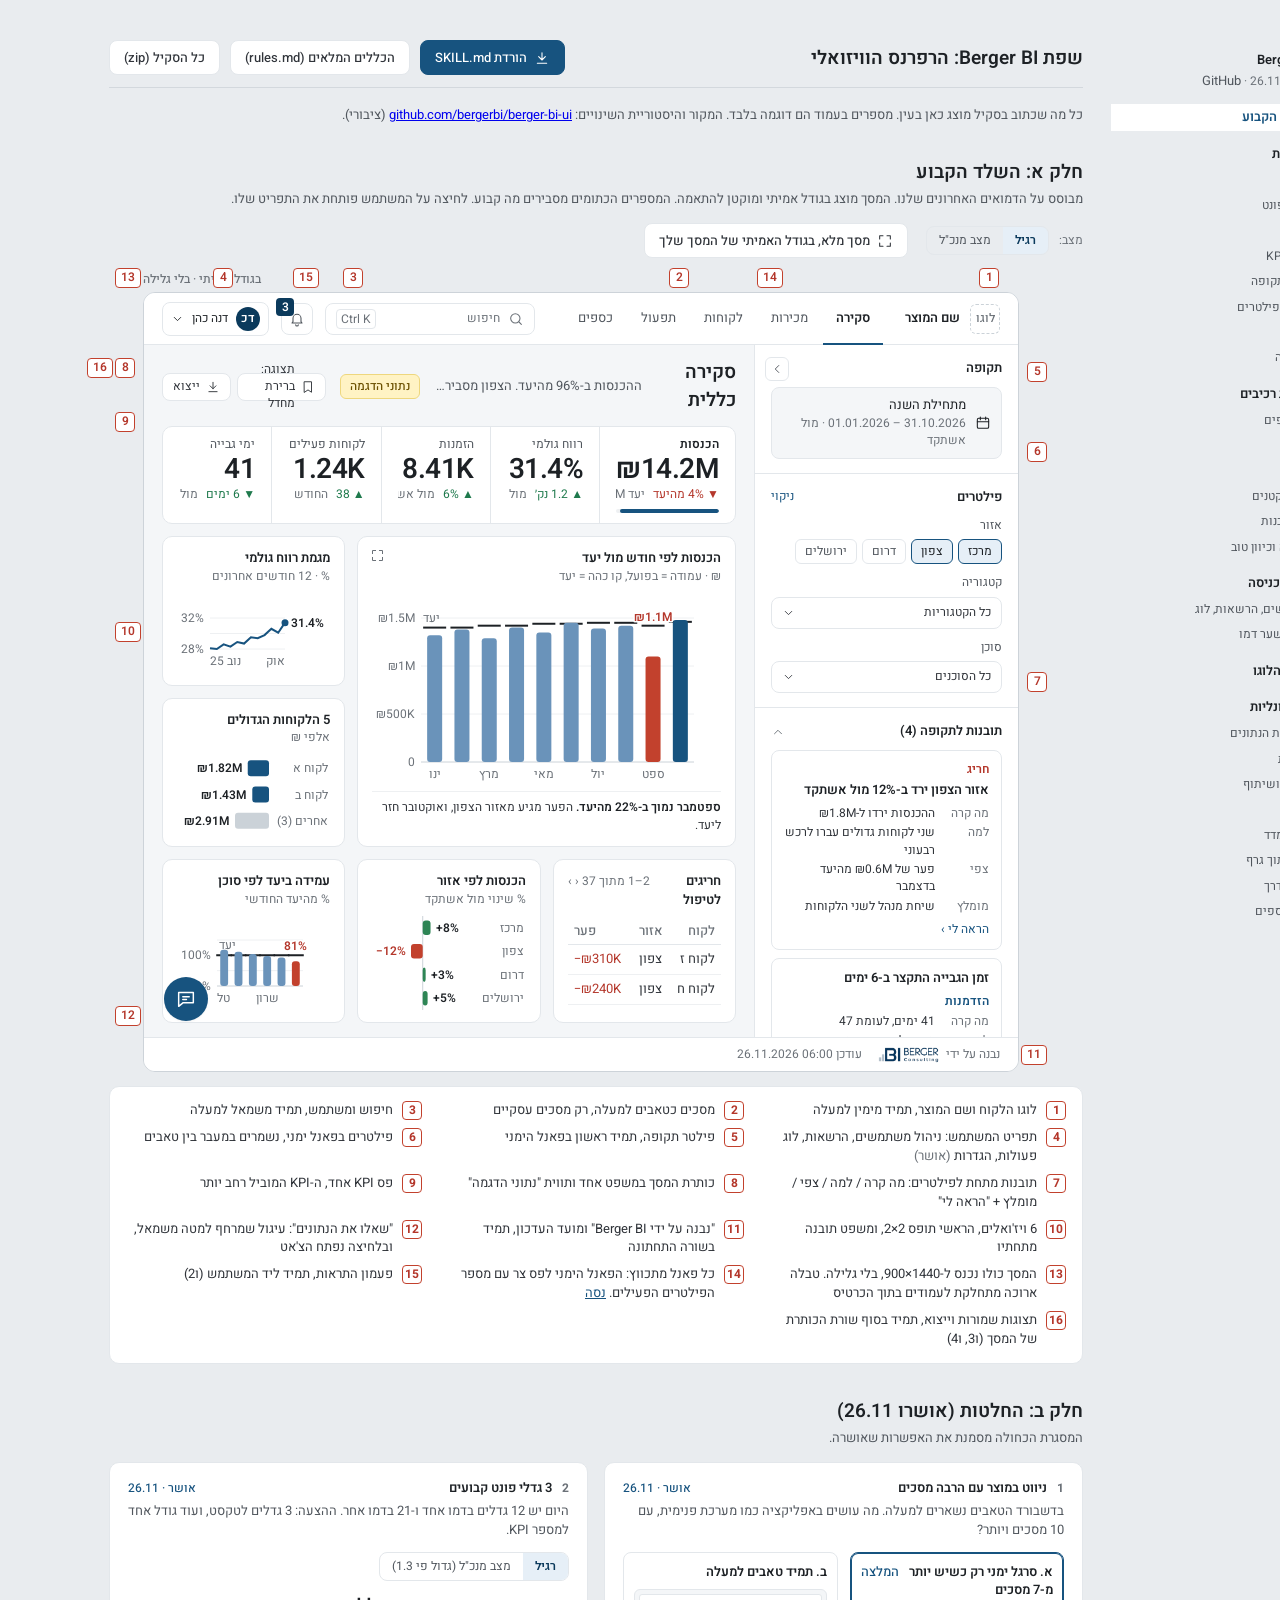
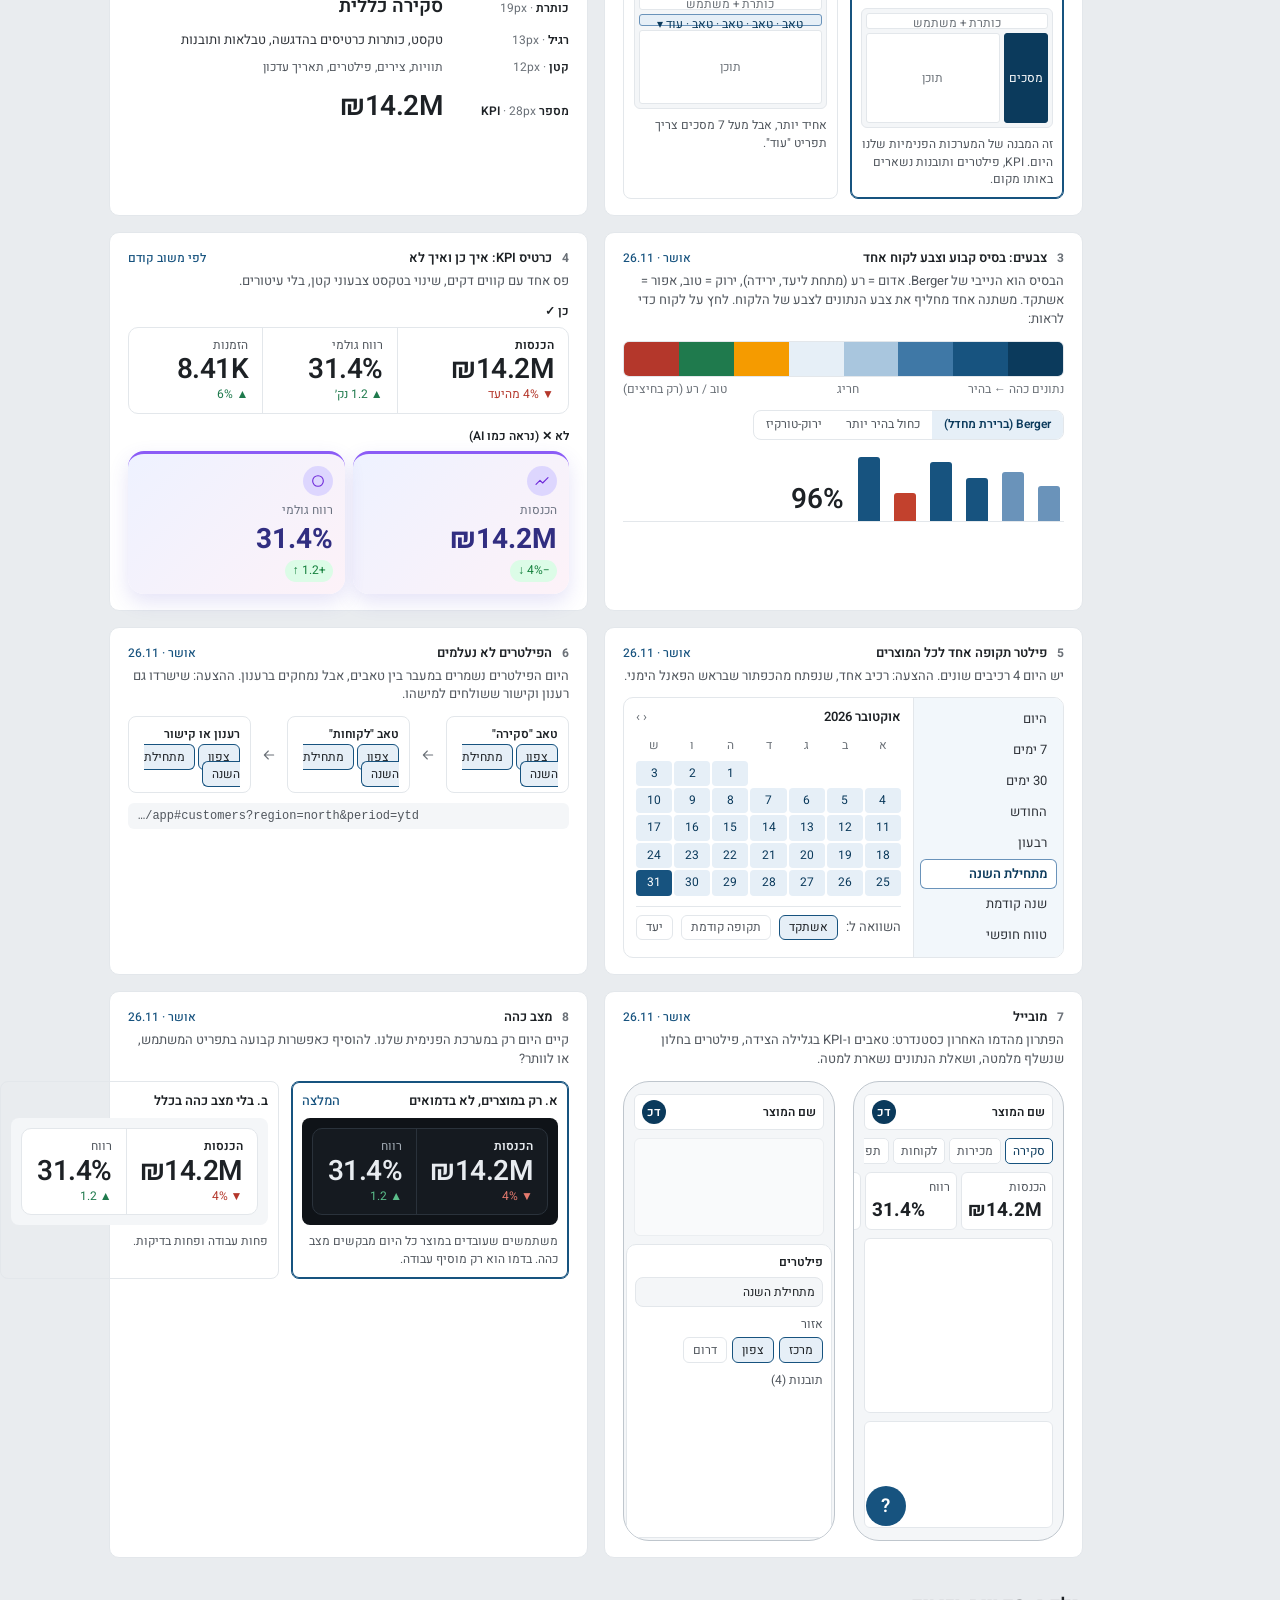
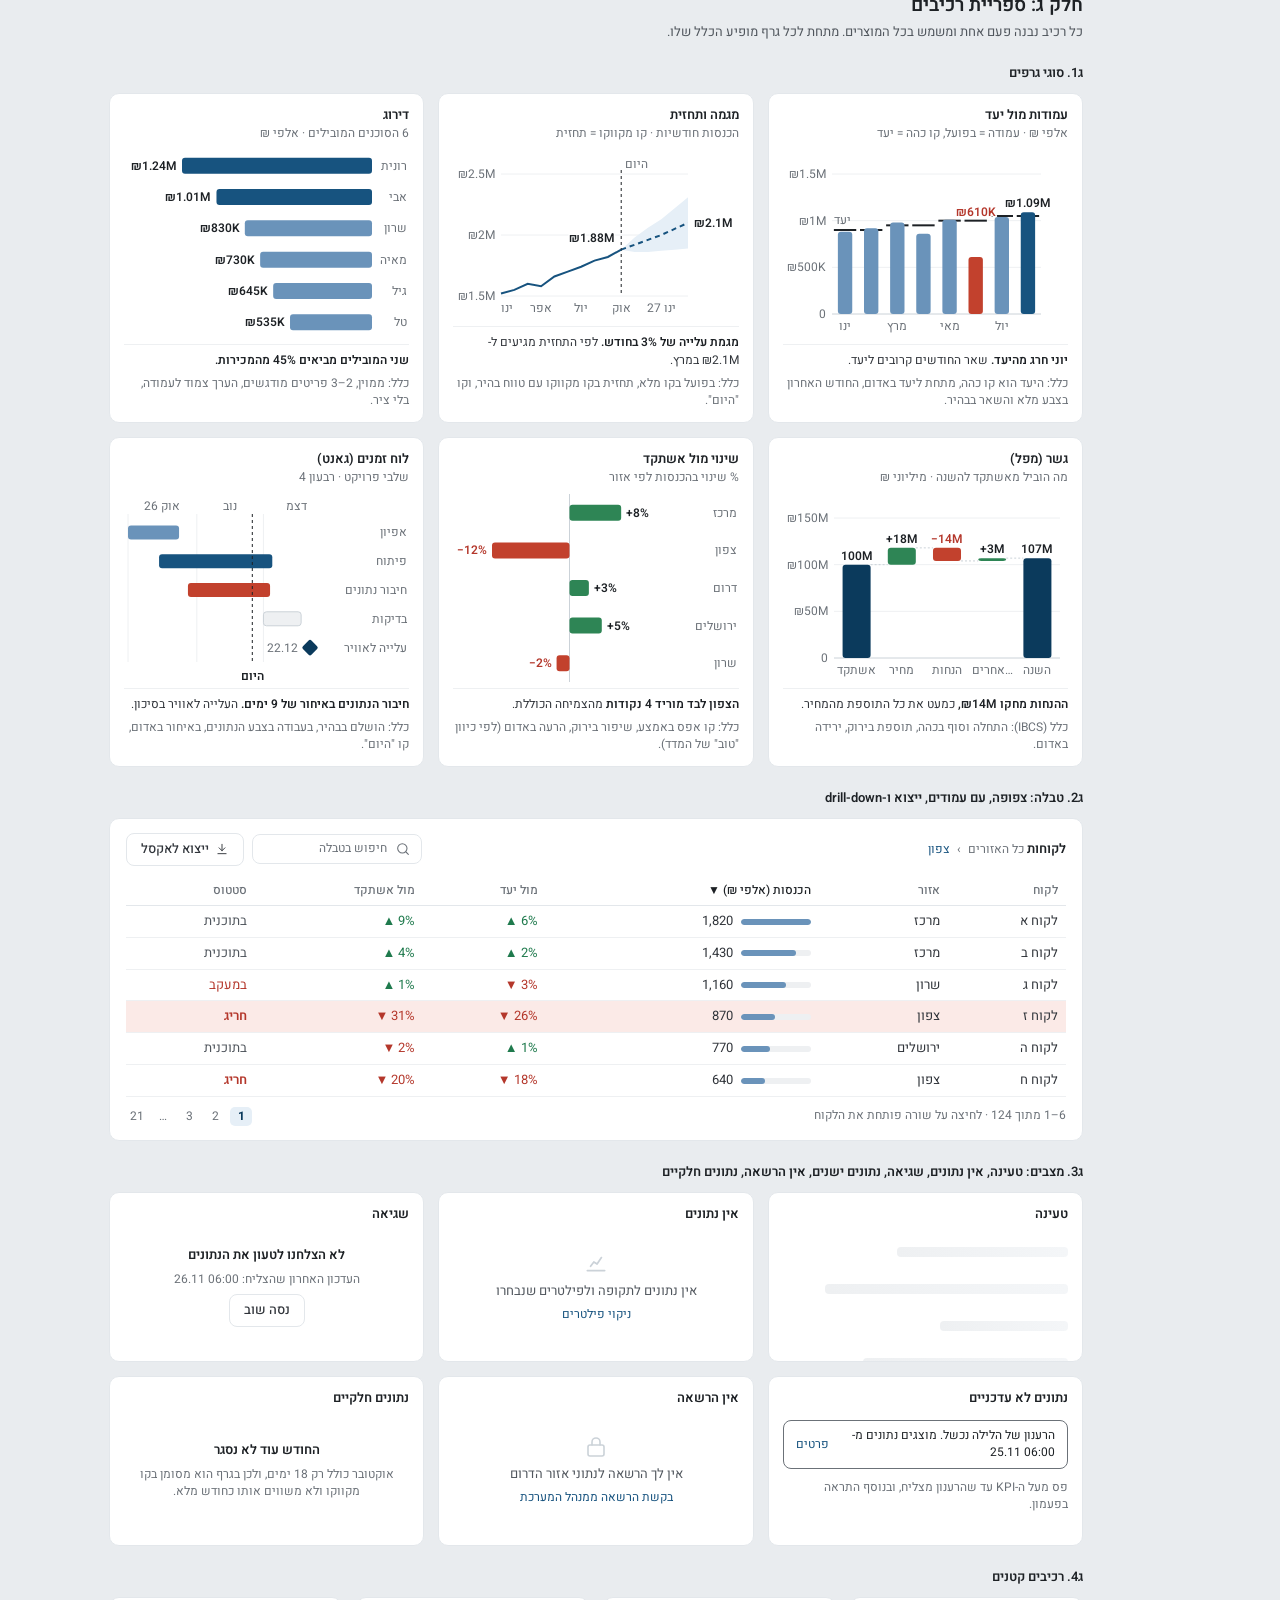
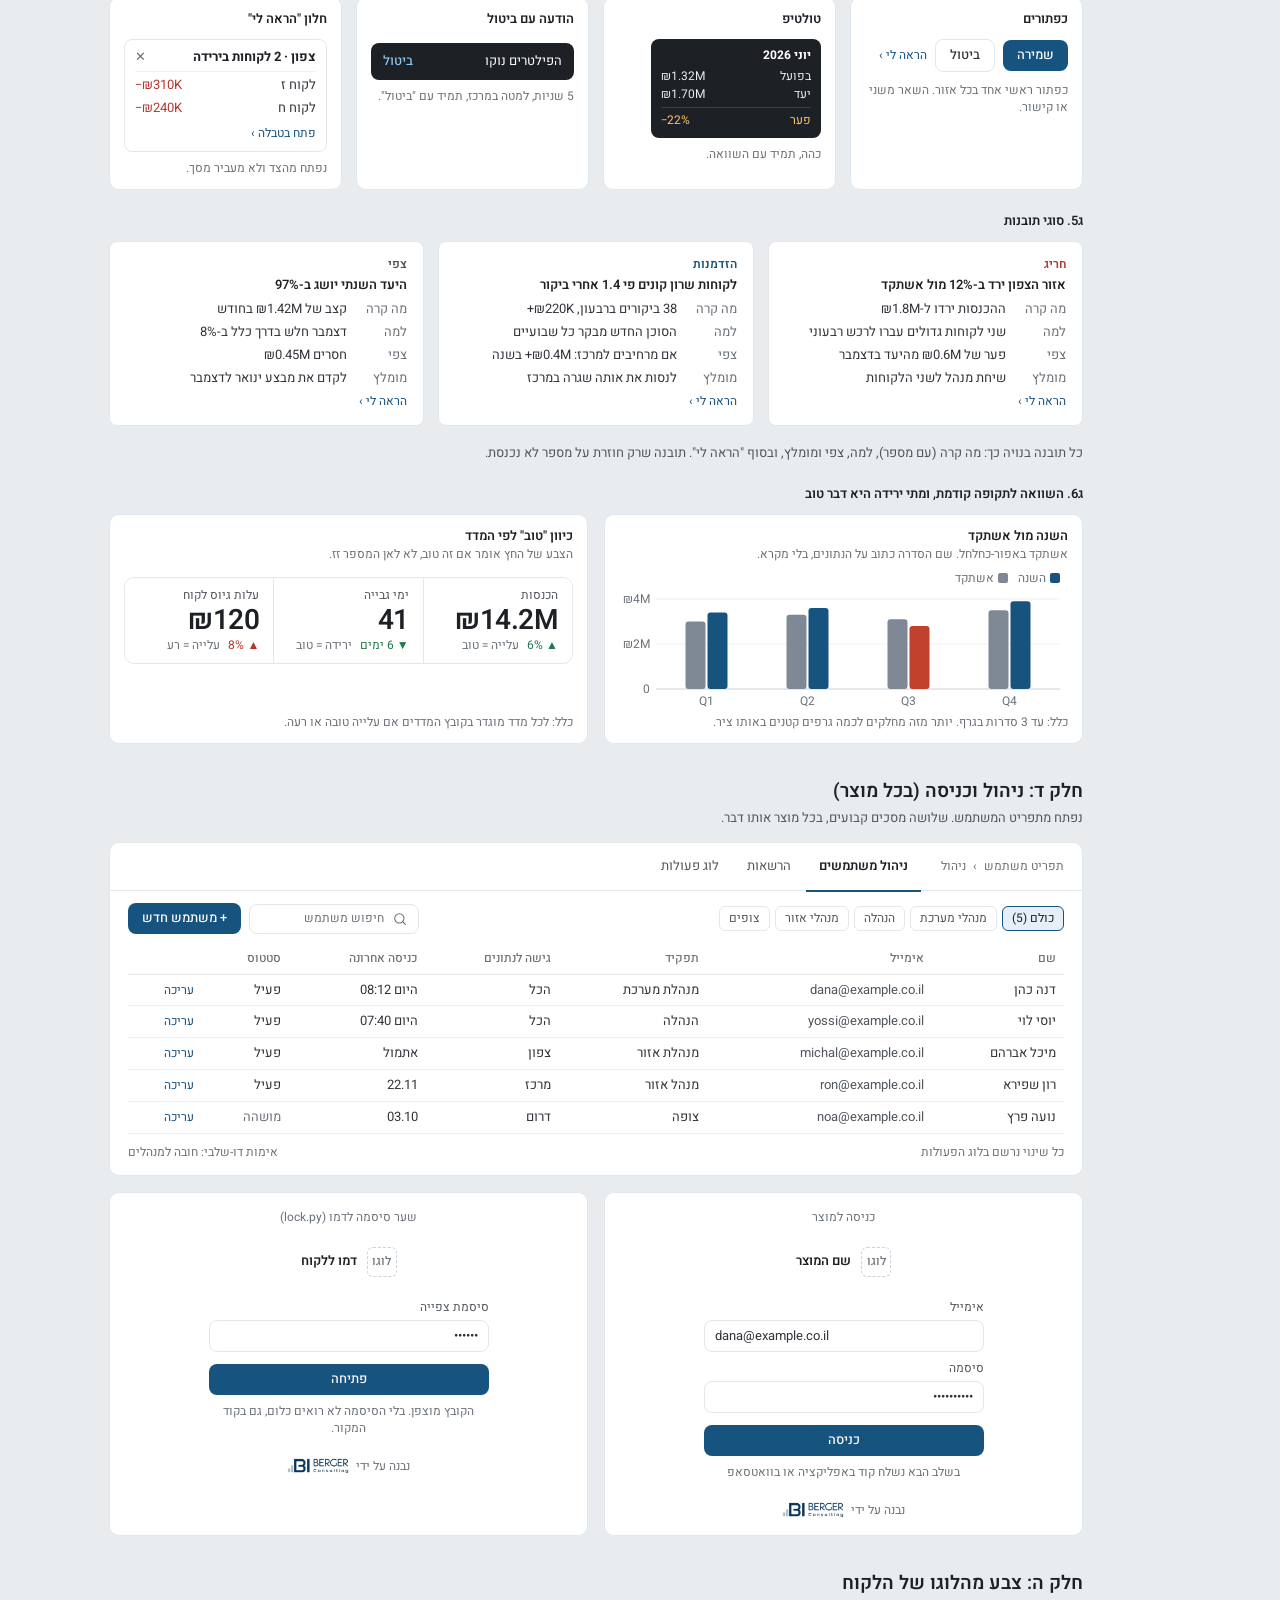
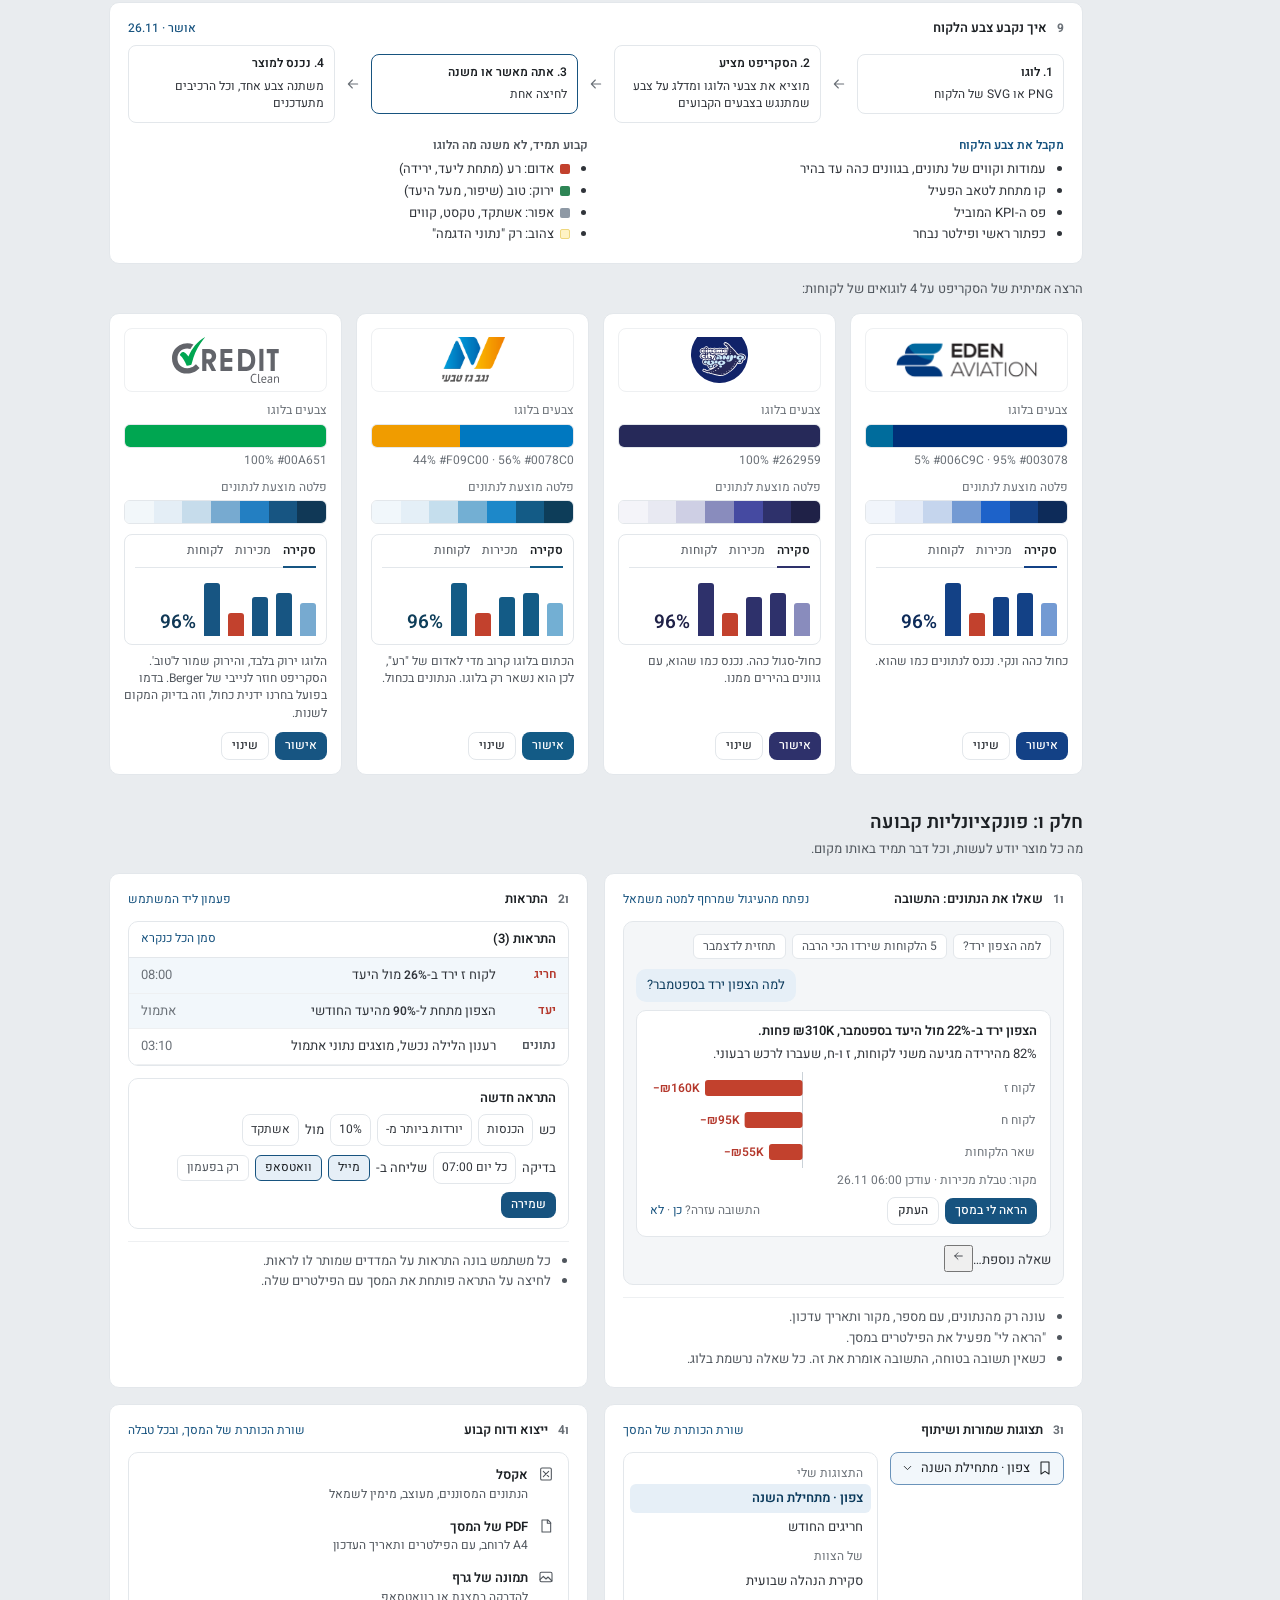
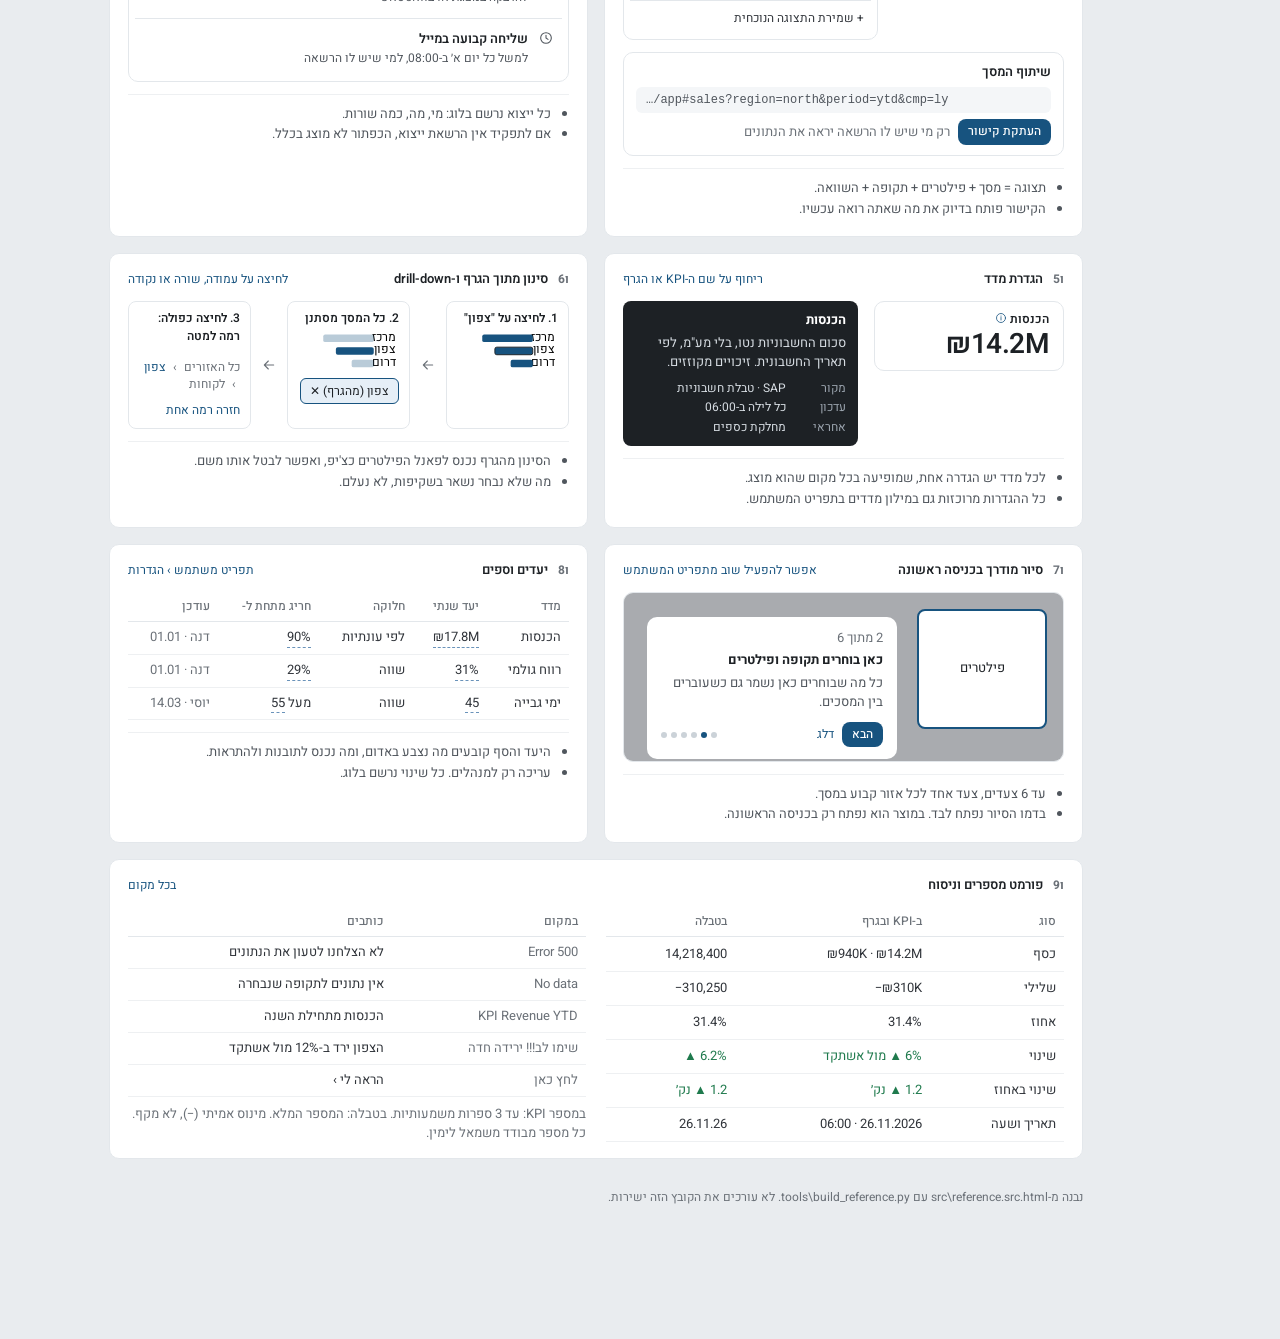
==== commit f2956b92: "v1.3: dogfood + 2nd review + research: Heebo-only, client.css, live starter, period picker, applied " ====
--- a/index.html
+++ b/index.html
@@ -4,6 +4,13 @@
 <meta charset="utf-8">
 <meta name="viewport" content="width=device-width,initial-scale=1">
 <title>שפת Berger BI</title>
+<meta name="description" content="השפה החזותית והפונקציונלית של דשבורדים ומוצרי BI של Berger BI: שלד מסך, ספריית גרפים, צבע מהלוגו, ניהול ובדיקות.">
+<meta property="og:title" content="שפת Berger BI">
+<meta property="og:description" content="סקיל ל-Claude, ערכת עיצוב וספריית גרפים לדשבורדים בעברית.">
+<meta property="og:image" content="https://bergerbi.github.io/berger-bi-ui/docs/img/hero.png">
+<meta property="og:url" content="https://bergerbi.github.io/berger-bi-ui/">
+<meta name="twitter:card" content="summary_large_image">
+<link rel="icon" href="data:image/svg+xml,%3Csvg xmlns='http://www.w3.org/2000/svg' viewBox='0 0 32 32'%3E%3Crect width='32' height='32' rx='6' fill='%2317537F'/%3E%3Crect x='7' y='16' width='4' height='9' rx='1' fill='%23fff'/%3E%3Crect x='14' y='11' width='4' height='14' rx='1' fill='%23fff'/%3E%3Crect x='21' y='7' width='4' height='18' rx='1' fill='%23fff'/%3E%3C/svg%3E">
 <link rel="preconnect" href="https://fonts.googleapis.com">
 <link href="https://fonts.googleapis.com/css2?family=Assistant:wght@400;500;600;700&family=Heebo:wght@400;500;600;700&display=swap" rel="stylesheet">
 <style id="bbi-tokens">
@@ -15,7 +22,7 @@
    ============================================================================ */
 
 :root{
-  /* ---- CLIENT: one ramp from the logo (9 = darkest) ---- */
+  /* ---- CLIENT ramp: Berger defaults. Per client, override in client.css (never edit here) ---- */
   --ramp-9:#0B3A5C; --ramp-7:#17537F; --ramp-5:#3F78A6; --ramp-3:#6A93BA;
   --ramp-2:#CFE0EE; --ramp-1:#E6EFF7; --ramp-0:#F2F7FB;
 
@@ -25,7 +32,7 @@
   --data-xl:var(--ramp-1);   /* forecast band, selected background */
   --brand:var(--ramp-7);     /* active tab, main button, links; >= 4.5:1 with white */
   --strong:var(--ramp-9);    /* start/end bars, avatar */
-  --cmp:#8E99A5;             /* last year / comparison only (target is a dark tick) */
+  --cmp:#7E8995;             /* last year / comparison only (target is a dark tick) */
   --on-brand:#FFFFFF; --on-strong:#FFFFFF;
 
   /* ---- FIXED: never changes, whatever the logo ---- */
@@ -36,12 +43,12 @@
   --ghost:#CBD2D8; --line:#E3E7EB; --grid:#EEF0F2;
   --bg:#F4F6F8; --surface:#FFFFFF; --hover:#F1F6FA;
   --demo-bg:#FFF3C4; --demo-ink:#6B5000; --demo-line:#EED77E;
-  --pop-bg:#1D2125; --pop-text:#E8ECF0;                            /* tooltip, toast */
+  --pop-bg:#1D2125; --pop-text:#E8ECF0; --pop-good:#7ED6A5; --pop-bad:#FF9B8F;   /* tooltip, toast (dark box) */
 
   /* ---- TYPE: 3 text sizes + one number size. Nothing else. ---- */
   --fs-s:12px; --fs-m:13px; --fs-l:19px; --fs-kpi:28px;
   --f-ui:"Heebo","Segoe UI",Arial,sans-serif;
-  --f-body:"Assistant","Segoe UI",Arial,sans-serif;
+  --f-body:var(--f-ui);   /* one font: Heebo has tabular digits by default; Assistant has none (measured) */
 
   /* ---- SHAPE / DEPTH / MOTION ---- */
   --r-card:10px; --r-ctl:8px; --r-chip:6px; --r-bar:3px;
@@ -61,12 +68,12 @@
 [data-theme="dark"]{
   color-scheme:dark;
   --surface:#151A20; --bg:#0F1318; --line:#2A323B; --grid:#232A32; --hover:#1B222A;
-  --ink:#E8ECF0; --text:#C9D0D7; --text-2:#A4ADB6; --text-3:#8D97A1; --ghost:#3A434D; --cmp:#4A5560;
+  --ink:#E8ECF0; --text:#C9D0D7; --text-2:#A4ADB6; --text-3:#8D97A1; --ghost:#3A434D; --cmp:#7A8693;
   --data:var(--ramp-3); --data-l:var(--ramp-5); --data-xl:color-mix(in srgb,var(--ramp-7) 30%,#0F1318); --brand:var(--ramp-3); --strong:var(--ramp-2);
   --good:#5BBE8A; --bad:#E57A6E; --good-mark:#4FAE7C; --bad-mark:#E0675A; --bad-xl:#3A1F1C;
   --on-brand:#0F1318; --on-strong:#0F1318;
   --demo-bg:#3A3210; --demo-ink:#F3DD8A; --demo-line:#5E5220;
-  --pop-bg:#E8ECF0; --pop-text:#1D2125;
+  --pop-bg:#E8ECF0; --pop-text:#1D2125; --pop-good:#1F7A4D; --pop-bad:#B4372B;
 }
 
 /* ---------- base ---------- */
@@ -100,9 +107,9 @@
 .hd-end{margin-inline-start:auto;display:flex;align-items:center;gap:10px}
 .search{display:flex;align-items:center;gap:8px;width:210px;height:32px;padding:0 10px;border:1px solid var(--line);border-radius:var(--r-ctl);color:var(--text-3);font-size:var(--fs-s)}
 .search kbd{margin-inline-start:auto;font:var(--fs-s) var(--f-ui);border:1px solid var(--line);border-radius:4px;padding:0 4px}
-.bell{position:relative;width:32px;height:32px;display:grid;place-items:center;border:1px solid var(--line);border-radius:var(--r-ctl);color:var(--text-2);cursor:pointer}
+.bell{position:relative;width:32px;height:32px;display:grid;place-items:center;background:transparent;border:1px solid var(--line);border-radius:var(--r-ctl);color:var(--text-2);cursor:pointer}
 .cnt{position:absolute;top:-6px;inset-inline-end:-6px;min-width:18px;height:18px;padding:0 4px;border-radius:4px;background:var(--strong);color:var(--on-strong);font:600 var(--fs-s)/18px var(--f-ui);text-align:center}
-.um{display:flex;align-items:center;gap:8px;padding:4px 8px;border:1px solid var(--line);border-radius:var(--r-ctl);font-family:var(--f-ui);font-size:var(--fs-s);color:var(--ink);cursor:pointer}
+.um{display:flex;align-items:center;gap:8px;padding:4px 8px;background:transparent;border:1px solid var(--line);border-radius:var(--r-ctl);font-family:var(--f-ui);font-size:var(--fs-s);color:var(--ink);cursor:pointer}
 .av{width:24px;height:24px;border-radius:50%;background:var(--strong);color:var(--on-strong);display:grid;place-items:center;font-size:var(--fs-s);font-weight:600}
 .menu{position:absolute;inset-inline-end:var(--pad);top:calc(100% - 2px);z-index:var(--z-menu);width:228px;background:var(--surface);border:1px solid var(--line);border-radius:var(--r-card);box-shadow:var(--sh-pop);padding:6px;font-family:var(--f-ui)}
 .menu .grp{font-size:var(--fs-s);color:var(--text-3);padding:8px 10px 2px}
@@ -141,6 +148,15 @@
 .ctx p{margin:0;color:var(--text-2);min-width:0;white-space:nowrap;overflow:hidden;text-overflow:ellipsis}
 .ctx h1,.ctx .demo{white-space:nowrap;flex:none}
 .ctx .pa{margin-inline-start:auto;display:flex;gap:6px}          /* page actions: views, export */
+/* applied filters under the title: what the numbers are filtered by, one click to clear */
+.applied{display:flex;flex-wrap:wrap;gap:6px;align-items:center;font-size:var(--fs-s);color:var(--text-2);margin-top:-4px}
+.applied .chip{display:inline-flex;gap:6px;align-items:center}
+.applied .chip::after{content:"✕";color:var(--text-3)}
+/* period picker */
+.per-pop{width:260px;padding:8px}
+.per-pop .grid2{display:grid;grid-template-columns:1fr 1fr;gap:4px}
+.per-pop .it.on{background:var(--data-xl);color:var(--ink);font-weight:600}
+.per-pop label{display:block;font-size:var(--fs-s);color:var(--text-3);margin:8px 4px 4px}
 .demo{padding:3px 9px;background:var(--demo-bg);color:var(--demo-ink);border:1px solid var(--demo-line);border-radius:var(--r-chip);font-family:var(--f-ui);font-size:var(--fs-s);font-weight:500}
 .stale{display:flex;gap:10px;align-items:center;padding:6px 12px;border:1px solid var(--text-3);background:var(--surface);border-radius:var(--r-ctl);font-size:var(--fs-s);color:var(--ink)}
 
@@ -233,7 +249,10 @@
 .tour{position:fixed;z-index:var(--z-modal);width:280px;background:var(--surface);border:1px solid var(--line);border-radius:var(--r-card);padding:12px 14px;box-shadow:var(--sh-pop)}
 .tour-hole{position:fixed;z-index:calc(var(--z-modal) - 1);border:2px solid var(--brand);border-radius:var(--r-ctl);box-shadow:0 0 0 9999px rgba(15,19,24,.35);pointer-events:none}
 .fbtn{align-items:center;gap:6px;height:32px;padding:0 10px;border:1px solid var(--line);border-radius:var(--r-ctl);background:var(--surface);color:var(--text);font:var(--fs-s) var(--f-ui);cursor:pointer}
-.toast button{all:unset;cursor:pointer;color:var(--ramp-3);font-weight:600}
+.toast button{all:unset;cursor:pointer;color:var(--ramp-2);font-weight:600}
+.toast button:focus-visible{outline:2px solid var(--pop-text);outline-offset:2px}
+.tip .up{color:var(--pop-good)} .tip .dn,.tip .acc{color:var(--pop-bad)}
+[data-theme="dark"] .ft .by img{filter:brightness(0) invert(.85)}   /* Berger BI logo stays visible in dark mode */
 
 /* tablet 760-1199: panel becomes a bottom sheet opened by .fbtn; 2 chart columns */
 .fbtn,.sheet-bg{display:none}
@@ -554,7 +573,7 @@
 <body>
 <div class="doc">
 
-<aside class="side"><div class="brand">שפת Berger BI</div><div class="ver">גרסה 1.1 · 26.11.2026</div><a class="l1" href="#pa">א. השלד הקבוע</a><a class="l1" href="#pb">ב. החלטות</a><a class="l2" href="#b1">ניווט</a><a class="l2" href="#d2">3 גדלי פונט</a><a class="l2" href="#d3">צבעים</a><a class="l2" href="#b4">כרטיס KPI</a><a class="l2" href="#b5">פילטר תקופה</a><a class="l2" href="#b6">שמירת פילטרים</a><a class="l2" href="#b7">מובייל</a><a class="l2" href="#b8">מצב כהה</a><a class="l1" href="#pc">ג. ספריית רכיבים</a><a class="l2" href="#c1">סוגי גרפים</a><a class="l2" href="#c2">טבלה</a><a class="l2" href="#c3">מצבים</a><a class="l2" href="#c4">רכיבים קטנים</a><a class="l2" href="#c5">סוגי תובנות</a><a class="l2" href="#c6">השוואה וכיוון טוב</a><a class="l1" href="#pd">ד. ניהול וכניסה</a><a class="l2" href="#pd1">משתמשים, הרשאות, לוג</a><a class="l2" href="#pd2">כניסה ושער דמו</a><a class="l1" href="#pe">ה. צבע מהלוגו</a><a class="l1" href="#pf">ו. פונקציונליות</a><a class="l2" href="#f1">שאלו את הנתונים</a><a class="l2" href="#f2">התראות</a><a class="l2" href="#f3">תצוגות ושיתוף</a><a class="l2" href="#f4">ייצוא</a><a class="l2" href="#f5">הגדרת מדד</a><a class="l2" href="#f6">סינון מתוך גרף</a><a class="l2" href="#f7">סיור מודרך</a><a class="l2" href="#f8">יעדים וספים</a><a class="l2" href="#f9">פורמט וניסוח</a></aside>
+<aside class="side"><div class="brand">שפת Berger BI</div><div class="ver">עודכן 26.11.2026 · <a href="https://github.com/bergerbi/berger-bi-ui" style="display:inline;padding:0;border:0">GitHub</a></div><a class="l1" href="#pa">א. השלד הקבוע</a><a class="l1" href="#pb">ב. החלטות</a><a class="l2" href="#b1">ניווט</a><a class="l2" href="#d2">3 גדלי פונט</a><a class="l2" href="#d3">צבעים</a><a class="l2" href="#b4">כרטיס KPI</a><a class="l2" href="#b5">פילטר תקופה</a><a class="l2" href="#b6">שמירת פילטרים</a><a class="l2" href="#b7">מובייל</a><a class="l2" href="#b8">מצב כהה</a><a class="l1" href="#pc">ג. ספריית רכיבים</a><a class="l2" href="#c1">סוגי גרפים</a><a class="l2" href="#c2">טבלה</a><a class="l2" href="#c3">מצבים</a><a class="l2" href="#c4">רכיבים קטנים</a><a class="l2" href="#c5">סוגי תובנות</a><a class="l2" href="#c6">השוואה וכיוון טוב</a><a class="l1" href="#pd">ד. ניהול וכניסה</a><a class="l2" href="#pd1">משתמשים, הרשאות, לוג</a><a class="l2" href="#pd2">כניסה ושער דמו</a><a class="l1" href="#pe">ה. צבע מהלוגו</a><a class="l1" href="#pf">ו. פונקציונליות</a><a class="l2" href="#f1">שאלו את הנתונים</a><a class="l2" href="#f2">התראות</a><a class="l2" href="#f3">תצוגות ושיתוף</a><a class="l2" href="#f4">ייצוא</a><a class="l2" href="#f5">הגדרת מדד</a><a class="l2" href="#f6">סינון מתוך גרף</a><a class="l2" href="#f7">סיור מודרך</a><a class="l2" href="#f8">יעדים וספים</a><a class="l2" href="#f9">פורמט וניסוח</a></aside>
 <div class="body">
 <div class="topbar"><h1>שפת Berger BI: הרפרנס הוויזואלי</h1><span class="sp"></span>
   <button class="dl main" onclick="dl('f-skill','SKILL.md')"><svg class="ico" viewBox="0 0 24 24"><path d="M12 4v11M7 10l5 5 5-5M5 20h14"/></svg>הורדת SKILL.md</button>
@@ -563,7 +582,7 @@
 </div>
 <div id="flash" class="toast-x" hidden style="position:fixed;bottom:24px;left:50%;transform:translateX(-50%);z-index:300"></div>
 <div id="cpBox" hidden style="position:fixed;inset:10% 10%;z-index:300;background:#fff;border:1px solid var(--line);border-radius:10px;padding:16px;display:flex;flex-direction:column;gap:8px"><div style="display:flex;justify-content:space-between"><span>העתיקו את הטקסט ושמרו בקובץ <b></b></span><button class="dl" onclick="this.closest('#cpBox').hidden=true">סגירה</button></div><textarea readonly style="flex:1;font:12px Consolas,monospace;direction:ltr"></textarea></div>
-<p class="intro">כל מה שכתוב בסקיל מוצג כאן בעין. מספרים בעמוד הם דוגמה בלבד. המקור והיסטוריית השינויים: <a href="https://github.com/bergerbi/berger-bi-ui" target="_blank" rel="noopener">github.com/bergerbi/berger-bi-ui</a> (פרטי, לצוות).</p>
+<p class="intro">כל מה שכתוב בסקיל מוצג כאן בעין. מספרים בעמוד הם דוגמה בלבד. המקור והיסטוריית השינויים: <a href="https://github.com/bergerbi/berger-bi-ui" target="_blank" rel="noopener">github.com/bergerbi/berger-bi-ui</a> (ציבורי).</p>
 
 <!-- ======================= PART A: SHELL ======================= -->
 <h2 class="sec-t" id="pa">חלק א: השלד הקבוע</h2>
@@ -650,7 +669,7 @@
     </div>
     <div class="grid">
       <div class="card lead">
-        <svg class="ico cx" viewBox="0 0 24 24"><path d="M4 9V4h5M20 9V4h-5M4 15v5h5M20 15v5h-5"/></svg><h3>הכנסות לפי חודש מול יעד</h3><span class="sub">₪ · עמודה = בפועל, קו אפור = יעד</span>
+        <svg class="ico cx" viewBox="0 0 24 24"><path d="M4 9V4h5M20 9V4h-5M4 15v5h5M20 15v5h-5"/></svg><h3>הכנסות לפי חודש מול יעד</h3><span class="sub">₪ · עמודה = בפועל, קו כהה = יעד</span>
         <div class="chart" id="s-lead"></div>
         <div class="one"><b>ספטמבר נמוך ב-<span class="n">22%</span> מהיעד.</b> הפער מגיע מאזור הצפון, ואוקטובר חזר ליעד.</div>
       </div>
@@ -859,7 +878,7 @@
 <h3 class="sub-t" id="c1">ג1. סוגי גרפים</h3>
 <div class="gallery">
   <div class="card gc">
-    <h3>עמודות מול יעד</h3><span class="sub">אלפי ₪ · עמודה = בפועל, רקע אפור = יעד</span>
+    <h3>עמודות מול יעד</h3><span class="sub">אלפי ₪ · עמודה = בפועל, קו כהה = יעד</span>
     <div class="chart" id="g-cols"></div>
     <div class="one"><b>יוני חרג מהיעד.</b> שאר החודשים קרובים ליעד.</div>
     <div class="rule">כלל: היעד הוא קו כהה, מתחת ליעד באדום, החודש האחרון בצבע מלא והשאר בבהיר.</div>
@@ -1277,10 +1296,10 @@
 - Use the starter's classes and `BBI.*` charts. No custom CSS or SVG for something the kit already has.
 
 ## New screen or demo
-1. Copy these from `${CLAUDE_SKILL_DIR}` next to the page: `starter.html`, `tokens.css`, `bbi-charts.js`, `bbi-shell.js`, `bbi-logo.png`.
-2. Rename `starter.html` and replace its demo data. Keep its structure.
-3. Set the client color: run `python -I ${CLAUDE_SKILL_DIR}/logo_palette.py <logo>` (needs Pillow for PNG), then paste the printed `--ramp-*` line into the CLIENT block of the copied `tokens.css`.
-4. Check: open the page with `#audit` and include `bbi-audit.js`. The result must be an empty list.
+1. Copy these from `${CLAUDE_SKILL_DIR}` next to the page: `starter.html`, `tokens.css`, `client.css`, `bbi-charts.js`, `bbi-shell.js`, `bbi-logo.png`.
+2. Rename `starter.html` and read it (15 KB, it is the template). Replace the demo data inside `draw(state)` and keep the structure. `draw` runs again on every filter change. Data that isn't real is fine, as long as it carries the "נתוני הדגמה" badge.
+3. Client color: run `python -I ${CLAUDE_SKILL_DIR}/logo_palette.py <logo>` (needs Pillow for PNG), then paste the printed line into `client.css` (10 lines). If there is no logo, skip this step.
+4. Check: open the page with `?audit` and inject `bbi-audit.js` from the browser console (don't ship it to the client). The result must be an empty list; it also fails on an empty page. To check the page at every size and in dark mode, run `node tools/audit.mjs` from the repo.
 
 ## Hard rules
 - **Layout:**
@@ -1340,7 +1359,7 @@
   | `--fs-kpi` | 28 | 36 | מספרי KPI בלבד |
 
 - **מסך מעל 1700px:** כל הגדלים עולים ביחד בכחצי פיקסל.
-- **טקסט בגרפים:** נשאר 12px. `bbi-charts.js` מצייר בגודל האמיתי של הכרטיס.
+- **טקסט בגרפים:** `--fs-s` (12, וגדל ביחד איתו במצב מנכ"ל). `bbi-charts.js` מצייר בגודל האמיתי של הכרטיס.
 - **גופנים:** Heebo לממשק ולמספרים, Assistant לטקסט רץ. בדמו offline מטמיעים אותם כ-woff2, אחרת נטען גופן חלופי שנראה אחרת.
 - **מספרים:** תמיד `.num` (ספרות ברוחב קבוע) ו-`.n` (בידוד משמאל לימין). בטבלה, עמודת מספרים מקבלת `td.num` (מיושר לשמאל).
 - **משקלים:** 400 / 500 / 600 בלבד.
@@ -1405,7 +1424,7 @@
   - "היום" = קו מקווקו כהה
   - חודש שעוד לא נסגר = מקווקו
 - **מידות:**
-  - עמודה: 12–24px, פינה 3
+  - עמודה: 4–28px לפי הרוחב (הספרייה מחשבת), פינה 3
   - קו: 2px, נקודה ברדיוס 3.5
   - רווח של 4px בין תווית לסימון
   - עד 6 תוויות בציר. קיצורים: K / M
@@ -1420,11 +1439,11 @@
   - שינוי מול אשתקד
   - גאנט
 - **טכנולוגיה:** `bbi-charts.js` (קריאה אחת לכל גרף, ראו `docs/charts.md`). לא מציירים SVG ידנית בדף.
-- **נגישות:** לכל גרף `role="img"` ו-`aria-label` לפי הכותרת. הנתונים זמינים גם כטבלה דרך "הראה לי".
+- **נגישות:** לכל גרף `role="img"` ו-`aria-label` לפי הכותרת. הנתונים זמינים בטולטיפ. טבלה דרך "הראה לי" עוד לא קיימת בספרייה, ובונים אותה בעמוד.
 - **אינטראקציה:**
   - ריחוף: קו אנכי ומעמעם את השאר (`.dim`), טולטיפ כהה עם השוואה
   - לחיצה: מסננת את כל המסך
-  - לחיצה כפולה: רמה אחת למטה
+  - לחיצה כפולה: רמה אחת למטה (עוד לא בנוי, מממשים דרך `onClick`)
 
 ## 7. תובנות
 - **בפאנל הימני:** 4–6 תובנות, מחושבות לפי הפילטרים.
@@ -1438,18 +1457,30 @@
   6. מומלץ
   7. "הראה לי"
 - תובנה שרק חוזרת על מספר לא נכנסת.
+- **איך בוחרים אילו תובנות להציג** (כמו Tableau Pulse ו-Microsoft Quick Insights):
+  - ציון = השפעה × מובהקות × יכולת פעולה × חידוש.
+    - השפעה: חלק הפריט מכלל השינוי (0–1)
+    - מובהקות: כמה רחוק מהטווח הצפוי (|z|/4, עד 1)
+    - יכולת פעולה: 1 אם יש בעלים או מנוף בשם (סניף, סוכן, מוצר), אחרת 0.5
+    - חידוש: 0.4 אם אותה תובנה הוצגה בתקופה הקודמת
+  - **לא מציגים** כשהשינוי קטן מ-3%, או כשהוא בתוך הטווח הרגיל (|z| < 2), או כשההשפעה קטנה מ-5%.
+  - עד 3 תובנות בכל פעם, לכל היותר אחת מכל סוג, ותמיד אחת חיובית אם יש כזו.
+  - כל מספר בתובנה מגיע מחישוב ולא מטקסט חופשי. חסר ערך? משמיטים את המשפט.
 
 ## 8. תקופה ופילטרים
-- **פילטר תקופה:** רכיב אחד בראש הפאנל.
-  - בחירות מהירות: היום / 7 ימים / 30 ימים / החודש / רבעון / מתחילת השנה / שנה קודמת / טווח חופשי
-  - השוואה ל: אשתקד / תקופה קודמת / יעד
+- **פילטר תקופה:** רכיב אחד בראש הפאנל (`data-period` ב-`starter.html`).
+  - בחירות מהירות: החודש / הרבעון / מתחילת השנה / 12 חודשים אחרונים / שנה קודמת / טווח חופשי
+  - השוואה ל: אשתקד / תקופה קודמת / יעד (`data-cmp`)
+  - לקוח עם שנת כספים שלא מתחילה בינואר: מגדירים את חודש ההתחלה, ו"מתחילת השנה" מחושב ממנו.
+- **שורת "מסונן לפי"** מתחת לכותרת (`data-applied`): כל פילטר פעיל כצ'יפ עם ✕, ועוד "נקה הכל". ככה תמיד רואים לפי מה המספרים מסוננים.
+- **מצב "אין תוצאות אחרי סינון"** שונה ממצב "אין נתונים": המשפט "אין תוצאות לפילטרים שנבחרו" והכפתור "נקה סינון".
 - **פילטרים:** צ'יפים כשיש עד 6 ערכים, רשימה נפתחת עם חיפוש כשיש יותר. "ניקוי" ליד הכותרת.
 - **שמירה:**
   - המצב משותף לכל הטאבים
   - נשמר ב-sessionStorage
   - נכתב בכתובת: `#screen?region=north&period=ytd&cmp=ly`
   - רענון או קישור פותחים אותו מצב בדיוק
-- **פילטר מתוך גרף** נכנס לפאנל כצ'יפ "(מהגרף)". מה שלא נבחר נשאר בשקיפות, לא נעלם.
+- **פילטר מתוך גרף:** `onClick` קורא ל-`BBIShell.set(...)`, והפילטר מופיע בשורת "מסונן לפי". לחיצה נוספת מבטלת אותו. עמעום של מה שלא נבחר עוד לא בנוי.
 
 ## 9. טבלאות
 - **מבנה:**
@@ -1539,12 +1570,12 @@
 - [ ] לוגו Berger BI וזמן העדכון בשורה התחתונה
 - [ ] `bbi-audit.js` מחזיר רשימה ריקה (פותחים את הדף עם `#audit`)
 </script>
-<script type="text/plain" id="f-zip">[base64]/9nFyaDAc0dYzkij6qRqpJ6CY86EnvJ/PyM8H8NMIO6UcZsri8mydXT+suWy+kqsTOczHJ+NXYaJVJ6syyC1k9OZdxknsPzrRaXIZRDNQuoMykylHhQ4NT721ggvMhztf5nh/LcnHL8S9Twn3WBp7LzAZ8bi6cXnJ7nU+dH+lzgzy7tIOXSO0PLNSuYzv1B5bJNsxKcy1poljFar2GltlLEJOr9qCU7+nhwm1iwwI0tFL8/zXu/eHSSej3u9e/dwTNRCeihur5fjyMR4Xrg5NwN66a1Aq4TWjGpj6pRFGzhSk9zSpaQllDGtQ6cVOQfh5tQUvRzD4SldkoUl0QyHKKtK5gm/4itXZumGm5FS62tv5qRdUTtXMmRCr1BampAlXVPBKJSQ2hvURnt66QscmjYisOB8v2lJpxIjMJEcmqihZtQDcpT8bHtdwaIp0xuNFUvubX3/zpu2U5Re7CfqZZh0SiHeH/yIfGLDpTgAbTwzlrF0XlhP9m7gNbdj6FgqU0YwTmrD+yyGEJGm3Buz/U60XzjUSjhHaRzlwcG4GJabHnhydee8WeDw/JyhPP/iSUzizIL8bCOQufQQisezwky4IlLilJZ3ZMH5e7sfgXaUaFX+7A+HJ/vPjx6/OD8en5y8OBo/+2MJTS89fOIQC2qEctN+nN7/zjj7PyjB18pMTdHqaVn09go8I7adHwWOKFhqlagJ0rtYd1RhseG4g/O2q33Herhf4Jx80k6yoSihEWynUbYrPzMa+Rg/0eU2l/OiFYq8p6Jd4Vd849cl+sw1hzOplFlGtM9OnwwyTqLRCufTBFsrtacGZZ5bsWjzYQklNSVi8wuHJ+PHpxeolKnnbGBJ4K3kb+6gV/QeFDicUT0fwTDzN6BjKf0M5T3RNdInZKSuVddQgjPeZ3gLXMwIllynPBad86gIQoMWrV9BSecTI56yOUfSR1GfRI8cDYeR0RemZTN0iV7JrAvssy2i37lony3ZhXROGu2iVWZw5L3UUzdI/F9LhV/HgnSXxPKMTQmt0KQyeM5jUBnvzWLEIaVpfsKiC4zjMJVoHa3lfEA8kWhs0isaxb/HZ2NUQjfrAX2ycd4s4cevKBINjCbsfXizl0J9ZownO8JWeBf+HN6FK4Rvwg3C2/A6vN3CL+N3H22WqZHFETAXMbHkZprcuq59N8/[base64]/7cHKq5UTWgk9ocsr22S9/+NP73QfF3udszA+LB7vH5SDGmIlLgkiHL0pu1i9/+Ot/8MnPEb4O1yyQV+Hf4X34LrwuB2vOxGluSr7dYEIpFnca9lqLZZQt+5VcEFu0QxSBN7As+hRwvHYADjmXusF2knuKIdbMxTaXdIXwXfg+XPHVTbzeRvg2/DO8Tc+vw9fhJvwL29gKV+H78Iq/uAlvt1KqI1qYRIC1r7AdvA/X4V14i3AVXoe/cNAt5job8ox0PAlthM6s5G1fIJ2QpL6MO2hzImbBRKnSSzZaPoBJzdmsvz0Fb4Wb8IqTfRtuwpvwLlxzhX8L34Tr8A/G+z0/vC0r/H0rqWHrsbXGbg2K3n8BUEsDBBQAAAAIAAAAIVwC4gwLgAcAAOoRAAAZAAAAYmVyZ2VyLWJpLXVpL2JiaS1hdWRpdC5qc61Y3XLbuBW+91OcsDNZ0KYhWY6T2jKdiT3xNDPbdGeTbi8UXYDkEQkbBLgAKNnJ+rl63yfrHJDUj+102k40HhkEwPOP833QaB/SH/jZA4Ask4eiLaTnNw7+9U/IK8xvHQi4RFuihcsP0IgSQZRCaufBVwiVsAXYVqFLQBuoTYEKNGKBBYn8u8MzEEUB5y63svHgbJ5G24qii/[base64]/4ydlRAnklrAclMlTkv/BglmiVaIKrP7LSYH+0xxatzr00GlgM3/YA1s+2zFgew7eQQA81hZzXwucVG82+FHx+MCrjaZ8pqOEt1NwpmSMbJ/Aq5rVo2Me2ztDGcAazcQL933wKD9uKVFuzmU2gTCCbbxQuIIUlpBfAljBKYXJyEsN5Cnx8fDr5M7yFJYzgaMJPJ3AGjC3hAPiY9ozgqBvs78OEv1pbyCdHk9ewDwtmY9r85uhkEh7L8Dh+M+kes/iRfVn5twVDRZatKipxhgpevgRUXJsCP983SGmBo43tOaQhfiX6K1M3rcfik79XSGJ4JvLb0ppWF1dUH/EU5AJYPjueBzFUqAupsYA//oAwewH8JB7cyKeAClLS3giL2r9XWKP2U3gYtswmJycJDF99uDvDltJJOmP0PsV2MNh2Ekv0l2SY1OWVohL/FXPPNlm2fCULX8EFjCkCllcoy8oPz8+6G1RKJf09vEhTiCpZFKijKTxM12ZpUW9sYqh4roRzH2m2C/T6mWfC4W9CBVmbUL19ftPZznRMEUXFvSjDLm9+Niu0V8Ihi6d7ewArqQuz4kN/ghQeH4/BYtPS6myehJ6aAqPOm8CqQosJFOiFVDF5Y1rPm9ZV7Bs8swUe4umWVGsMiX0Sx8LkLSWZD4M+6TsvD90vhVl0eLhwhy5KoBvV65Faj24bGc3DKQ2n7K/CVzxUJWuEdXitjPCMDKKq+MWaBq2//02oFtkyjmEfJnTWJl3gANYm/t6ivf+ECnNv7DulWJSZ4h72o5gvjH0v8or1tdfDCFV/SJNx6DyLOgxKHHmecC+bZNbVzDyKh2PQ+b1OxkqT15xzklNJVXw0Bbo5d6ZGpkmZ3j2rx1RXmlMPvjLak93eyprF8a7k3D2XDlTrbWQ8qX/5cjhbtDrUykbQggQ9H+Pc8YXR/pP8ipuwDvI7DQsH53A0ianYWBSQY4NnURLOD+lNSM8BRM3dGURwEIr9iYubLn083vgLgMph0PairyQuda7aAh1buJg8fLGTpmVJ+QgWEdZSpTtZEBdAeNXB748yjawazb60346uj8fjh8Mwend9/fCl/TZ53c9M3lxeP8xHLfdk3678wdCAzTtW/c92PBeETbbX+S57CMgdDzQgTiCjuQFNEhCQBuxbEG/I+oes3FK3bgvCS0NNJhRQLe6YSCDrYCsgXr8g9c7CtiCyvBNzTkTjSTZnwkpxWEhHFKxIf/K2xZ/mydkws071mrEEOWdHO8EMGrg31/IOCzYhQ6L/I92EV9v/[base64]/1mgjvtjDLEeyvoaPj41KXA6fZG0xz2C/+ZSAcUmu0/dMBHJHRYarz9iKFN6/HvaFbXD9A4qAvSuCx3AOI4CIU7Jb8+Bk7ejXbOg+IAQaFlbHyq9FeqF7t97QOL+4o3U7Mf0BVXuskpOYpsA6Q+ihkoQ6p4NbOTrYONWo/3IMeN8jvhOiRPOLN/wUb4HTn7C45oXuujXfLcpsWdAXiXY/sblk+I4x6ShTP+UIqj5Z5EuCf6TRUHoHIvPPeyqz1yKK7KO4ayeHp6elp1N1YegnfIcLr47IwFphCDxJSGE9Bwjl4xxXq0ldTkAcH8WbPDaQgqTymcLO774b2PaYKhAvezeS8QwXvZjfzXQgSXOGCOnDGbcjJYXcAsmFe7M4L7k0TtmfGe1Nv9nfzYmueLjFdTWzfQ/srKNXusnwUx4AcYV8UGHb3JpV8RHeb4MLa48yiuO1uJJsOv02C6aeC8DsAM+1w8vrbh2lDRwj3BgqDMjnhjeaVcNWGrESBu/dt6v0Stf9ZOo8aLYvooh4lRObTC3DoP8saTetZN/GI/rOYgCn03IeYbgj/BlBLAwQUAAAACAAAACFcklpBSOkfAADGYAAAGgAAAGJlcmdlci1iaS11aS9iYmktY2hhcnRzLmpzzTzbktzGde/6ikNEooBdDOayS4aa2dktkqJilSkp4TJxUlNbYQ/QM9NeDACje25ZbVUqT3m0IjE2E9uRVYot+zWpynt+Au/+ktQ53bjOzHIpS65sSRxcuk93nz73cxrtAxh+h39vAcB4LFr+jKVKej+W8L//A494OuUpPPoQ6DFcCoWPl12vh79RDAFPeBTwyBdcIoj3U7aSwBSoGQce8jmP1LsSUs5CSMSahyDFP3BgUQApD6hxHEHK8akHj2kUxdcKFlIDbLUmsiXB7vaStQshowmJCB4/+QTmccAdDx7HYZxK8OM5h0kaz0HFlzySni+lB0+WPN3o6SO4GTOTYWsuXWCg4jhUIoGVUDMEkbBUyDhyYRYveQqBmM9FNHUhTpSIIxZCHD0OhX/pIjRcBgM/DkMhRRxBwqQEGUPIxjyUEHEEIYXCNXLmzyBWM5562PXhX35I3TVc2Ycg9mXbYH8eEC6iKSc8Itp/8OTZE7DxTs5YyhF9Sey4egwEKCJgkKTxj7mPGPfjZEMDfZdEAgftt+zJIvJxzmA7cPUWgB9HUsHH5zAEa6ZU0m+3V6uVtzry4nTa7nU6nbZcTq1B0fSjTz6GIYys7FX2ZfbScsHKvs4+y76hq19l32T/SVc/zb4unv00e0VXr7KX2ZfF1S9Mu5fZv9DVr7Ovs58Xz35LV19mL7PP6Orz7DfZr6yLch5P/vYxznnJUrvVGrOgNWfppWO58BeffPJ++WYax+Wr9x8+f1i+Cphi+dOn9cet0LEGb70F0D6AVvEHMx4mPJXVRwfttwAKpJ7bik1dYC4kGr35bDkMkUYWyFGen3Km+BPNXx+f2x+fu6DY1MHFAUziFGzd65LowgExAZuNLi/gzhCiRRg6wD3J1UOlUjFeKG5fuoDvDQRsnjiQeCxB/n48E2Fgc/My5WqRRsDx7ro69+d24sLahY0L0gU/RAaL/FmcuiDVJuT1BSkYwrltIbdbLlyZjn7IpOxjZ/j0U7DUGvcO27Q0KKtvYNJrqViKvQk8XCPS9ByVh30ex5HiEQ4kB/m0VT5tg1bp42sYnsK5SkU0taXjpTwJmc/t9ujuyan17kV76oKPTewrsO5afbDusnkywKmd0F2o6OaUbqZ08671Lt78ZBHrd+/Suz87em9gwfXIv3BopnoS0WIOQ1jiCGqT8HiC18MhWNFiPuapBXfvgpAfiEgobi8rHVmawhDspQuRg70fpinbeELSr7104AyW0AcbwdG+w5n+6eumduR4ExGG9tJxBgDQboP0WchSUChpFbROcQy2MZSs54MENmeqD2m8iAIJE5FK5aKoiiAR/qWEH0IbPoI2PBrAEUgxjcRE+CxSEIipULJB85O5wiUsIqFyEkECvBMt5jixfOesP/zj5yRGitXDED5iauaxsTRo0T0RkkbgOxbSSXmfJFY+BEDIFSD+GJxAtwNnGhgtymZwAN2OA21806+9MQPpoVKC2ykmWRv6DKzOOxb0wepA9mX22+y/zPwLJrKXcAI4tPWHf/4Xamk5cAgpHDZWcUb/9sHKAZlZXFfwIcUUhrBGQjhceyr+y5T7pJjsI9MaVyxLPOmFdzoOMkBO/x/THntCfhgpPuWpzZCMGPQRvs003QLwUPICk2Z8xRMENBp1+XsuWI+sCxdGXX7fBesjc33kgvVD64LEcD4jgRyIfb2JiIIPo4CvbXsUXBBJMzgdQlDgPN8zmgu0db+RuBh1Lhr7cjqktRHvwClu0RWIVmuwvztc6/7EB++99557v9NBDuh+5EIUKwL3QzMGrhN3qQDQvahuCE5B6s3rWCUFd8z+37z7lZ3/wz/9nvaefvP3smhz9y7cGdFLF+nDJQK/8ETkh4uAS2qEu2eBBYeaNglILgPbB3Dcug+R8Dko4lwfzR4RTWE0F5ELc7a+aHArNrbzlyR4Giw7F5GDXKdv2NpBzM9FBEPoDLATDKE7qCCK3g2H+IqaUov8IaKnC326P4Cu1xvoPmwNJ/jQqc50CCOa1FxEF/kIJW12UFZix5bu2NZsPWdr+8g11yKy7+OiDDHpznOGjEUNknhldzum9SSM49SmyzCedjs2jeLUO+MznFjXhZ4LPe+eC/dc6HYuvDlL7DnS+BwOcAyUxVGAdHMKEulXg6sCC+N8InpsxIqmYgcO6NeFmcjb+FyEtGDdBFrQ5a33ypbxAnXj6KJiNiB/LWEIYTyAJZwMEZqmcmhDD58d6nk52NtLFnJmHy49FX8g1jywu5188YbE40VD4YZECHbQcSHoupB2XEi7xOmk/9IOEvcSWhCQ9LXtoGtuPv0Uujh3O8UnKSJGkzA5DCsRqJkLc87kAu1jEZHtTBb1uxLiVQSTOFKamHGV2HJQJWy1suVymtsuNbLGtjg+/nrxKuLp+d/8hTG/[base64]/HquUhsvnRBCRVyF9J4VScBJdAgx657DXHbCsQSN0aJxKMt+5jN0W63lEgs/bi+r2kccpTaUjG1kNi1gDyOg03N/MYJ5DINIYko4ukPnn+EjseLk/Hp21dc+jZN37k+aY9PX6AhEa8kyRl7dOnC0gVfa9UXJ4FYarN5aAVCJiHb9CchXw9+vJBKTDYtX9NUXybM560xVyvOo8GUJf3ucbK2Tk9kwiIz6CUOSPf0VFP40Irg7Suf6NW6tkzTZdm0HYjl6QvH+3EsItsoJb20mQgCjmJiwkJJfkYuPVB3Y4spV4/QGhPR9HEoeKSecV9potZbjCqELz2fXv4tHEL32IVN9eHf0cPSGFojujwSI3AKhN0f0U0LHjhNeK2iaasGZENAZlxMZyqH8gN9R2AaM2iVjUs4RCa4M17IJ8jUhZY6dmGNBoCVrHNyonYqThrNNkWzmvCdiYA/Jwq2iQyuNBcjadfwrtIFH8B1jUkCMdf8KpAP5HLq/WTB0805D7mv4vRhGNrWiFxfcWE53iROnzB/ZnMch5uJxgnzhUIkiMIj+fRTOOQedpRcefgc32ql7x09MDTfPjARmUNQ8cKfwSH4GIfB0EoccUAHHew4BQbTNF4kEE/omdSRHQqcIDMKtC6dhkkzJrWLa+OhC6ImBFyIXQiYWsxzccDDBhfrRVuImdw29lgQPFnySD0VUvGIp7aVxCJSPJ3HS2R5TtruqorVwT45ZKNzdn0L2EG8iiqwcW/50jMvn28STrrKmscLydEPeoPRbzV+yBktLicuA94Z5IRnVxaCs4s9E07DySBeiUr8RSpj5PQcrjXYPSxRQDFeAcwW+Y4Z4tmhHubxIlL7wzD02kZqwN1P2coFPk/UpqoSjKvOQ22qS1KNlkMPSjleYxKbh5XV3+FhrioL3JLoxBXicm2rCMlaFdkWrtCUdiGckUldFY8YjKWQgN6BmnuGvWgElD0k2lyYVZ9pQVX1ou6syJCf4b/2itYZrlB3z/T1rPDOC/8MR1kN9NxmtG9VRWUVDrAxjpdoWZ/bFoYI0WAiodqHlQtaLvZh5sJS8NWjeN2HFx3owNtXq2t4+2p2/QIJNOR9sMQce1ssFaxFwVerD7FHRKz1D1pYBe6BpJehNSnRKsKpBSLltPv9UKWDXCmOw9i/HKDomYTxqr8UUoxDXizD2HwoyaqIy4kFnmv+WqH1jOimHwxQvsr+A13532NEM3uV/RKyX2S/z36bvcy+zr6A7HfZl9ln2c+yb7IvKAJGcbC5CIKQo5lgkG7MASASNSO5iLGEpZJ/EMZM2RX77xyXjDTooSl8Lv6Ba6u6lwcTStrkoff347F49gnSs7n0AiH9OIoqqrZ4hzjgK3hGkfxPxpKnS57amgxT/[base64]/[base64]/oOQh3EzNPIdwnO/ySFzk1M2cQWVHCPIhqqw8QYC2b1Uc1sI4Bf66biXGUiV/9BsrkaWuC/YaAxZrimdERXSoCLdguKYzAAEnEOFPEWBJFsrOTUpEgh0hyzrwjnl/Bbv/[base64]/D6KSTx0nZevuhDknaqFhwki2cHNL80bHTXEuVk552XK1daqol9rSmqHdE1zEUkdFmnQvTfFuvoa1FEyCENaCMka7tFbTgKbTgGfGlC2OWNrzoYv29By52OgDv3j3HQY2RC+yncKjfYJh0XJNbO82Pp8hULXiWLxB/N88LK6TKY2q6n8Ub7P7ho8fn/Zx/hhCgM4xjujBN+QYEFj2QZRWQ2CHJsOGMCgfoT00Lm8dW5OIXHiRG8ZXjbJs/qIwQxywlVdFCYUv2EL04LF6QFNYGkioMJLwiC7xPnlN8yfs6eS6iS2egn7S0M9ArraXC0qnIe0KnGcRWUyOsqubTPh7QCqGAWNdbfJ6gCxN7eMGk0IFXxFxh+y9LnC0ZBg5qQqSaxGThlqNUjEO0RDxLmJ6OxIWDLtaShXACdA8HJHX6MBPejMlCKVS1UxpHKK/0tFGtsjCk5GfRh5y48j0tRWfH8L4qratiKkRvFid5RgUTfXTaE5YqwcKnSEZ1AGjlLtLQ/jN0XGdM+TMHTV4zvTNdP9HXBRNbgyH7ndsWemF58LxBZBRGL7hyQ4jFbe8gUxrXcczS0nncUteYKtb9oKU7Oi6k6z7SSU6PuOg+Jsxo9Q1L3bhHawpsVlFX2fgir89xS/RGGj+9RrrGnsNmZ2BmZQyXIyA3Qs/znrGekciMXETaXVZ8QtfskZ58UdNC2KeCj3L4nM6hEvdKKewVexVjSftuo5GVfZZ9nb3MvqJ6m+Y8Li4qKuzu3SoNn1HnnNWwI70ou7pYBPR19hWV+eB7hAxtQ/OEU0zCdyi36bg1jkBvyvd1TvTiAvqoO0mtX2mTp19fDFkGfYJQipDySseiKmRd3U29l2grnttWwCeYiLkyVOECKuNz20qYUjzF6NsViKAPVsEAVkGZ90q6vIcuOvX460go2QdrIXl6jrH2T6K/lrif5v3zlEUSCy76YKWxYorbx/ccEollVhxqfLNzuBpxV+qU1qEGhsmFpohHxax/UK7jXa8Gqya4qRhql+QutW9OeTUvLN8n7YcVWrtUlIVavHbhTrQvFNDz0DDgyD9xyn0UTbYScw5sLaSz36jETre1KCf0LIfvQvSwYmK6EH2AphicwcT0yw0Swh3ae9FDOITog29jjTYMRj1MGBf33ky4xcCOZoj9xuQNRuRt7MFtY/CPsQT3Gn/[base64]/FobvZzAERztmEBu6uihtJ2uh8KysOwLquT9ZdMWr/Qz1tWhDmM2mbxq59dYuKlz9m3ysrFz2t2BM72F1X3TpVPfwd5tYYncrIdkS3Yp4TIhd8sXqU+m3RX468pu+RuyDQ0xupD24QjLivZQ/TbJk2Mycbb3RoeeDeBmAHpLfNbwTPWADYCtBsAWxi/2w6oHtYsAoi6mR81rwquFCrx7F2WPfn9WXpLuy4HsjvjebGjkQ/voAVY5yPDJbXiEapaPsDqcUkYiFGrTB0un2Ld2JE/Pq20X6Ck5PTSqMeyq+qJUJLudnroKbtCIQtsyYSmP1J4ZMZxQnk82wROsy1lO95Zg5HHUapyoMByImd1qOa1dq6oY65qHFjxFxUhhTkri1meFOfRyXg1NhlE4pmyOKRgh0STD8k+kN+1BDOlpaaSNBLQgeog+xLISUwfwZ408/7qLcXhb4Iy2X/ZueFmSABJ5nkOsSLtq7r1wW3Tq0oXRSM/Yyn6f/Sz71+xVpotBb+mY6c7oi/08e5m9zH5mWqPazhdf2kpUVfU5eb/UZia22pC/RTW1Bu7v9FEOOqSh2Zv8tyX1LA2xajFzkuASqgBHpiSehHZ+MRPqtaUU+EMlBuq1lRG66W1gN0sZXrOlhq13VzrsqHXAsfcXO+yeWV7tUGfHktwH9QqIwhHedoNzhtjPBTh3/X/peT3c53odeaBmQlJEEeP4RXjxplA+nrTa6XhReWiMeMlD4t8+hK+dJgKWc0PsYcqi5hrVY+raRHljl+j7CJHf4Bih6/Lg/0dsvJPHxo96f5LYOKa3VnFLKD6HS77Rp+KwBowO7QCjh2POlARd0lFkl6kyjAe4GunUNX1BJ2WQ+AsqwsDyi0S/RcIpX/80+x0VbGBw6xLdNZp7PsmGEr/EhBnWjW/66HAbRY4PcqWN1xiH7N3GjssNLQ322IVu1wU/2lUbkK/wsgdD3b53jNRn3F5fB1R2Tbn3x03Znye7ZtyrzDjZM+N9qdHDw23HNSm2hiScn+8j3ZniIiot2hnHRWs/0cmNfWFnMljqYefkWwWdk9eFnBt4q861mivAOfuUItCzx6uEtPHdu+BjlhyL5LcSlPd2LN3ft/TD7UX732rR/m3i7HY1v4C5Aae5/jJSPd0fqUYGQPPDr4WYE/M0aQSeq0ZLFZFYIomGDQWkfWhDshWKRuMLjSTXoPsMrCAik2yRWBcXN8Sh/UXaB9+ltHkfkmow+nuMjR57kLLoEoto7IjNOR26RqmZ4t658Oz50xsipKbrLl2NMljSsZrYo+tGFjvIPerAwxOGb6TBif+pMIYGMScBHE/GqbJt5sKYmo89PCzCvPz8X6n6a6XTvZoCxjo8Wyv38riOZguhymMKEzqQCK/9Q40UxzBn0YZKZnUw5WO0penEt7SamS5OYU00AmlVONl6+s2svDz/[base64]/cCcyGOuVkC4lKjOTqc1yNOAlV7pNvUC8+eoauGOKiBccoxspJVyT1Eg09OqxXMIMq09vBdnLb2JyokGjhaOOlpr71RrX73DZJe8zm+tXwXe0Akt5a19AGHp7YbSs0MtU57lAmm/P7s1gqyoMGHl/[base64]/D5e2hE8LVfV6j1dE9jHGBFalgP++ndzCsKDwTOHBBmmc6HOtizTlkb+hryvACj+9YKLfq3gRBvqQVDOO/gkmsFGY+4uUyNwOPEOtyNFaRiJN6tCedVieOdeSQaJswMjMWR7SI/tj67y6+cbE7ho+7K93ANOAm7o2plniFNHayHUxnCBmUX0VBziQyl+rnXT9zZ1ykXfvmgWeIAPeqKZMNIRh3Ufs4Udg9AopkghncAeB93GIvZqoglqtinQZFOkiBJzrIPzezH6Ns6MCalMWHOfM/YZuWeAx7ZhR11uUQDUdZ3LJtWO0uzCwqP8riwJJRdSWQkWBOIW8LFBf70yoaD2+nXbswXZCLVegur5qJ7q0Pi3IDTliu6ZKb+VwSBt1q+KqemWXkUKVavSmkSONLjb0veOoD0kB4hRdB4BHJCTgV1Sw5w1KXjbUfI0gs19nX2T/nf27TiQ0A/iG07dSCVUQIwrajwpvAyhg9gv62pKGMa5A0MVZgSd3mgZaj95sGdz3IBBLnk7RjfX117GMN0tu7A0ebNFvtw/7/fivO90iLSlz4YnO2jvWbXyho3tv6AzlR7oq0v82zhAudK/0rx5B2uMhzW8Y4xY+zNoo+NbchTlx54+0usy9AHyC0up2jlglstkogugUFRB4ZYrcKKlbnNui01rNxPm394lY7ciMnkCOiRUqmQI9+jGeGNHRtluoKSEf7VVU+Y6ibifFt1dfVU6qNV0nPcBuhfWdO3QNDcj2+lm1RHjwx7pbhCi9frMFh3APDyTt87/egFlq0PNTUH298m+jZl7v0lVF+i0nmm/ydjBzn0P3GpH95x5MWaTw4yxqBkx/eTFgShdl7pfX1GmXrFZMXlK8EUv65eW3cuk0JPzAH/[base64]/AotRaOe85p3AbQzqMb6xoCnQFE6xJd0bqOLxqm5rsbQhG4D2t7L8LgsCRULChfV5Gpz9NuAQ2p6rm6sjP8puqourgLzKrVVqtR9umnSC859uircCaAR40/WITh33GW2o5jxEePkl065fVXlKuryKbaAG040qRDKYfbQN5xImYu0PUn0nhA9t+2Q1R0ut6Zh/BjNGauIIgjbqK5LjBfiaW5RbCK91HX4lBB3C/MnVSgsi2Kj7RUKc/FXd5o8eGsD7+fWLi6vLXtRAcHLz38oBTXduBchFwqLFHdReeGod83ndJKtGZXMGJuajqNPXa/rAvoVeoCekVdgCpPr7woTq/A21frOX7CY+NfOy92JsGLSEnDUCsWSMEurGBFZxtn1W2iMG+0D1PX9U9YlihhWxhxqejRPONRcCOObmGuHiHAFrBbWqx+HI6KPaXPv8VBbBGL17eanlMBcfH8DKzBjjBKbgS+Br1V5BTiB8OluTarInmJJdHFcf8W3Ed/bUVGbz2qSZtGDc9Mwz7gif37N+wgmtCmi/5gQL/8+m8dCcjd1u2s6OpZuPLKaGD6/pxOhp7hh+iSUCjbalmV4wumFtwrKwL2W+gFD5cm+hdUz/kLKjEKZElvOuvy66IyXr/jERVyNFr9KvsNRVxygYdQX1IcBnvmcg9LRb/KPsteZp/TaFoC4lP8EM3Pspd0BM8Iw+zn2Tf4PRo9vVdUXVoIEXz/0+wz/HjN55Q0guuCNnXBqi6M2LMnlTN7ZKery72n8VRMFtWWBaIMK+YtbrI5lLE51J/kiIPSAb9e81xDNaa4lT0XyHDaYC/qDqrmbFGlf1xCPyRFXO/VavRCJZz9Dnc2e5nR92HL8xXovNV6lw7cSkRBvPIePfqQtCgSOn4RCayuhwXO5hMMLh2bw1sq43TzGhG3TMi5ZdTN1Q4dhQVd+vz79eCtaweP//wfUEsDBBQAAAAIAAAAIVylqkS0TnUAAGF1AAAZAAAAYmVyZ2VyLWJpLXVpL2JiaS1sb2dvLnBuZwApQNa/iVBORw0KGgoAAAANSUhEUgAAAYgAAABmCAYAAADRegZgAAB1KElEQVR42u29d5hdV3U+/K61zzm3T1UZNUuyLNmWe8EdbJoptiEhEAgfLSGhBUIIISGFkEASIBAIJSEJJQUSAiRU/8B0G9x7kyVLsrqmaOq9M7ees/f6/tin3VGbGckjy8x+Htmj0cy95569z6rvel9gYS2shbWwFtbCWlgLa2EtrIW1sBbWwlpYC2thLayFtbAW1sJaWAtrYS2shbWwFtbCWlgLa2EtrIVl1zfv+NrCTTgBi06mi9343Dc41drEJb4x1wXCLTEaBAGMgUBEQAIQgYSEFBFBtNYkIsQQsf/IAkCEAGKCEiEjMCAiiBDCnwIRgVj8VlOIFZGASITBMEQkICbAkDFCRCwgEkBAIiTRjSVABAKQACa8VhFjjIBIs5iqX50ah++PdfX1PbH3nu89Np/3c8l5z18GN/NSUWqZBK3AfigmABARmPBjMIwmghEwwzBBAED+c/TBG3c+2dfYd/ZVPYa9lxrlrTJGBKSYwr0TgAEYYiYxhsQYASB2+9iQBA1TnSq36rWxRatP27LzF19/9FivZ9XlL8m3Go3f1qQWCUiLiBCxPQ52owER2EMk9gaKPQz2XGj7z7BHVAREEDDIgAHtazYCJoI45Lrwa+6y1Wv+/qH/94WBw11Tz8ar30e5EoOIHPsuZCCGWBGMiBGN8HyLBEFABFFAQDpoNCcnytrQcKmja9P+R3+8+0Q926dfdEHHSMV7voZz2VRd92U7u7tIOX068CXwAyImIkAUE5idsq5Xh13HDCvIIx70Twa33rFjru+94rwXXd0k/QJR3CRRAjEiiolCQyBEAl8DBBKIAbQ9YcwiEu6vtaQkIhAQgSAsAlC48caQNGu+67r/PfTIT5847Hk/64pnSa7rKm2gwMwQkEAbIsX2YBEDRNC+gYGElqohQavemiqPGHH6V55z3kObb/zXsV86B9F35vMKNfbe6ru5D4mXq8PoZGei7RFQZJlB9t/sPoVPqn1uw68RWnAOd1EAcPSYA0QQYyAgcPS8U/yLCF8yugDrn4SiAxO9uUTXgcRpRD5Ki0ggRvvQfkNJUJVaeUtG/G+d88xnfv3W//io/2Tez66znv9M4xW+5LvFRaKNttfcfuJTSxggQww0JvMUNF5Y3/zDHz+Z17fstAtKVafrTa1M519wtoOMmPDpS23jtKuVeItFSMTAGG3E+NB+jf1mHdXxB3Oq9cWxHff9dLbXUwRcveqil0vvKV/gbIcWrUNXkJyHlFsIzxTsmSDExyG04W3HQiT2JPEpJSYWUq7qf/TbtPve104CzenXlF+0+h+w9so3C5FPILSfNYm3U8LDa8LDzTACgTaiNYz2xW9V0apPKL/6UMGj/xzecusvnuzn+cxnXte5e+f+Vxuv8wYpdK4lN9dFjtchgAfACXcRIsaaaiT30Qi0IvhkgqpuNca5VR+h5tTteYe+OLLt1k0zvYZzbnh397bH7nmcelfnBWJCSxBvq4Q2QYyJb23q6Q9jgdT5Q+ofKfVdIRLtK1Ub/YY7ue8vyvs3H+TQlp668ZzJ3Jr/RL7zNENsoldI7FO0j6EpEvtQQouBiBHj+2SCpvitqgSNMmqVe3NU/Xp572O3zHWPnJPJQThoQVMu45PjKDgl4cTYU2Qk4gAX8a0EBBLvFYFZosc5NNgSfmn/bgBwZOuJ7feIwG3miGAg0ZNtv0OU+Ifw5AilPbHYUxc5rvAoEruA49nQN9u1seE3nn3XHfd/oOO0K7+x8RkXvv/Or3y6/mTcT4HjGKhOw06ByIT30sT3xnrD5PNpWNMixADIfbL3W+tGAdns6eIVOwyz3RgkPhiphzF6miQVGwgl/l6cDCRThBR7T28Ezeflz+jd5tUOvGtiz4P3zvR6mgBDmyWkMjkihjAgYiA2aQUofHzDI2IfYokdBlJnrn0fUj8f2xP7d3E8eJniFbzibAf7Hz3IQfiSP195+Sx0KytCiG9StH+E1FNgvzYADCkwCEQOIALycpBCFwQ4d8pv3JBf/5z7csHk347uvOe2472vK9eds3ZMF/589wQ/xyzb2MmO12WMJrCK7p89jHG4x8lHoPg7SkSUEGcp5/ZSoes0As6tNqdeWTz9OfeqysinywMP/+Ro17J/891nBtmexY5yAGOgU7sVJ4IgCHN8Iw/lHGSahxBKBSzh74rKIqjS6Xr//q5Dnnfy1phMaQ3YLUZvFmYkSYwhbF9bwvcQQEKbZ98nC8oIFDHQvfz8Zqvxa9nc8s3O+J5PTA1v/e7T2kFkMwzWxsBokGgTFZNIotCdJNwb+7xGXsKWf6IaEMJTZ3/[base64]/S1cj3PzBd7HiwUsm8bfvCmxw93PY19ezNY3xPupYit+ZEIh3ePqS0QSTYJqeyQ7F7KtP0NjYdQcv+VoxQv7qXmcOXg864DFsBQ2tNQlDuRDSDZnhPDNgLi8ElhG9JCjP0V+yLkwc32SWdfXyvbeWGhc/n/683Tn+55+Ge7n5YOglwXCKxBkDDUIiEJbZhEbjWqAwtFviHaytD3Uhhb2Z8la+4JQpGnkDBqCQ+hEBFHJXmBkAgh2hFJ24DoHERHWEI3IUmokTYBSUmMKJWMRofL9XLUsyxXa1Y/kl992Yvyu++8YQQ4bpY5zHdCFxEd8SSvQtpgxYU1AsTAlvfmYc9JBDCAsIAAIyA0qkBjMkre0FYIFoAVEbFDohRADsjNAq4XRn8m9sqcK/XWXectHac/J195/KdvmHnmZaPb2G22GpDqeLjj6UjSxM84hVlnfFMlcsUc31wRgMTYMnMYThgToCef+1THhZc2t9/13UNcCxQxQXQYXYghXa+QaVZhYAhGAFapqqs1NIYdJseBsAM4GbDj2PggPJHCBBS7unw3+ydTU8NLupatev/EwN7Bue5jacWG5/v5Vf+N7uVdSrEjgJAhYx9YITATiMkEPsRvAroFiIYEPkRrIVuSI7ADKBfkZkFuxjpmCbONMKQnJmYv14PcmmdXKiP3d2289nkTj/3wjkPuZWMyjCKjUgAJRFMwfMBnhmu3yqQMv4CI7VuGiU7Y87J2qb2ObAtU8UHR8Bz+2uJTz948NbzzkGddIh8UmjHj+5DyoIFtdIKZYYxY6wOCBkO5LgyYjGKwV4Ao1xZSbGQgRETIFTu15716tDbW1d296o/Gx/dueto5iFa1CkNd4ePWlrZLnBcwWbNvYpsRmzYJ40vb7aGoVg0JW9SIsgYhsTmIrTZFdicq0FPoxOPKUmJYU3FDdJzsz9unPXyf8G1tSJDkF8lDHzkTEQJDZQpZveS0F9ayxZ2l0ceumhzpPy7NRGMAMYTkzcJWfmgqQHEhNjZplHSBn/wMQjRM3Oezd46CJkyr8Tka2fUuKS7NRUaZwu3QLR9LN57neLlCrjywp0tatWXB5MRVLWPeJIXFvZwrWgcnQkIi7OSoket+ffdpV3xvfPvtXzuqvwI4vB4QhET7oFbtlrOvftEN93/[base64]/EyN7cmy5vzS5YPjw7sLcMIMTMMieQ7uoqmUV5qaqMbiN0rA3ZfQl52OeU7iR0PIsaI0bbUTESqe1m+MfD4p7K55Tc06v0HOTiTL4ityoVhIhHrZr3Z19FxXv/A7mHH9VhEh72jMDFlFX6pk/4OqxgGAyILnCEJS59k67PikyrkKzvu+lnzkFspYHtaQnvADFMbA6pjS8nJ2GOuXIgWkLJOy82VaOmqtZ3lwX29pja2BLr23GZLX6e97GlOcTGIYAIx9sMpl3S++8XN5ec1+zoW/8Hg7vt3Pb0yCFMXqA5jDbbY4DIM2iUutlqDEYXh02AlSVoqIoZAJHE/gFjCTNVaR0NRZyIKCymq/DHCH0vKjDZjkcjU2tdJ1bLs4YmOkAGlEpuowhD1x4jiWorFEpEwCKZ71cpAaNfK5Weu3PfwT/Yfcw+CDAyZpHwkqforhaGtMaFbSCU5EtrjJx1i58RJF4WRuBED7dfrZmRrFSNbq4esKw/cHX997oWZB/eNLP9RNcj8Zb5Vea0Oln9aSotyEBiCMASgXCeqkyNfBfC1I5e87GngKPsK80Aj2r//[base64]/QSmone1XDrxZ50qvo46lLjkuYIwQyJggYMXUpI684BCdPFMLouQuyfHFUC7r1c3AvWOt47B/6ZR/4sgRETgpSBDAIn4LevChkVSZ86DX3vX4j4YBbD8DoJFTz7/Jyy36M22qF9RGJ/9eF5dcQtkSbFlehNwMGaN/tdzsfALAe55WDsJUDaEYmunkPkpoPKStDxg3IVLFh6TBEJaT4layfdAJUXYRuhubKAjZYMf+FEfBo02OrWcK/ZOQgIwQper3aTRDHJlTfJmhg7LWilItRrTnIwTA+IZ7V/LI8O59ay59Zeeuu75aObYmtc2oQvNv/WJUuYMYsnk9pbwHxXUckid9v8OUXVL5Q3ipMuP05eH7mwLs9AFgCvhCb9/wvRVz1k9Vx9IegEVgiLQW6llBpanT3j45tP0zR7oksfmHrf2mgsoTFjQ57ERxTHJaw9L0TCCMjw8ZYKg1vvvBFoBvLlm+8o5Ka92/oHPpS5DJi4gRMQaU7yaUG39TXLZxx9TAYzOCY2c61vwAay++VikHImKiJwogFVQnoCZH71i8Ytlr9t9606566AMmAEzMADxdAQwm9rQwsQdl4B4G7ltx8XV/MLr/kT8JOvrejdJil6HJDO+FqZbf1hraPnQY6EHc/m3Prv35t42KyQBQsf9OQC4zWVsAwY4HfQA+gFu7ly1/Yd2YdwWB/z6n2ANIIDBGVKbI3IlfKyw65c7qyJ7/O9Jr8snkIJwiR7UgcJKcR3aDk7ZfW4sn/DmhuGhMsQuwfSmKsUUxOFZs6cLaphiSgGhWwsZCMGERRmJse5S1cIxEizsmUbeJU6CSuGTJqUJT2DaJiq6JewOR6EBk0WoMjA6Vj/V+2sYWSZwcRfV1Cts00V0IiziShujMh000ftgWpxheABFIMHfnNDq47yFvcuiD4reqBB02fwzBzcPPLf6zoxrUCNUSekyOOuUnagmb6MDYnhuJtOYOejvQv2+wL1N/PWrlb6LV4KgXBzHiO9lz1aJTL7js1958VLvRsfq8f6TTLrtW2LUPS1hvNcphM7oPHf74a+o7b71i/61f35FKEI4B0ACz997/V6n1P/wnSzLNVdnx3f+mBnds6S64Z7eGHnr48HuqDMREdegIhoGAvHl3+kb7hqMblULOz3WND/SPd2H873Om+SFpVglQLAIyYsQXXitLNl79wt98Bz9tHAR7naGVjWcQwsA9zihi5GkKKRSWeMKHmZKqThp0kjxiUcuQkhpSFCJSZEkpFdZHWXNi7ePUBGHyYcFMIpB0w4HiTmQbMkOSFkb4kdItDgJAJhDpXYvsKc/Yc4wd4GTyQYjS/dVpZo/CexO33gjzYBPZje9wBD9IWn9zX9V9D/4DlQ9UYtgsCJAAgZPrO3JGEz60EfSNJMbGncC6K9sslCTJP/1jukG7Hrt7wpvY/nnyG4+J6PDUG1KFDvjN6use/s6XTjnS7xdKXa9pdJ76NmSyJpy3IGGAlMMY2o5et3XKyOaf/9eTdUv2PXTLUGX7rb9V3X3HmUOP/OSIzViFAwxFqdEnmi8U9yGMscNJEVwIhGN+ygZ3PFb2h3f9H7eqjxCHCD8xYC8LcbNX/ezr/3P108ZBSLMFiWd/bJhrIGLsmCVJVL9Pxb4RgkTsfEOUN8R70IamF5IYmRi7DhKwBYMkOCO7exQD34RAksKpUGwyEpdA4TukcS4UF8okbr2zpGyy7Zm3258Q6RAIlpy2qrDinL87hhpO2A2hKJslkvhkSjiUTu2QzfRg15O839qHiAiLhE6X6HiNd8pE/7eg2A8RUNYFeR7WvfidG4/ct4EkGHeS9smoE1NjsjGPxdZR1N08xlUZfOJ7ulG+A0EznhgTYqFcx7V82lXLD/d755+/Nu/3XfQlVewCiyTteFKEgU1oPvFz6n/[base64]/t27bdaTOEWCMAqi/Kebb1HatixgDhhUCAiBtg9YR5CpBVEoAsLsWIhRx0X45abGrqdhPaHzQNiwLS0oObrw37ezaOL9vPi1RCtjRFjc3jlkN67BfWdd7Vt3BPf/[base64]/+dt51nkmQE7Tj4KFKtOrMSY5LMDzBwvGzjqDY5Aq9GiZaYE/dQsHIFbZM0RIEcFy/uZvge3arvQuCHua8QuRl0FQpXrL3ohvxBfYdFa99sFp9WImMitjMQKzYTA+jJTqx/StoUiqCq0aRqiEo2Zt43lYmTdrlAjmeqXsrIXtdVd4XUQUIQQ8wo5IvLzrv+rZ1PCwehTDW8hQwBkWGCSaYOrNHl1IRjMnNCIkKi2OKuLScdMTORYiLFIFZgxQTFRKyIlCLY/4OYQcxERAxFTOEkLzETOCRqY7bTveFrRq8tzABHaCAiIrbEYw5TSPAGAohBhgTCEo4rUcLtk3i8aPAmNmksOjBBsS/Tu+GK58/h6aBU8hQ5u4ivh1KeIe7qJDQcPE8opqQSZ+j4+aZmAxsN4BAlQGXdquPMa399Cw4/SQ0T1iKI0AaRO3Fsm8pQ2IATG/zCON5xee2O0y4dhPErIjqc/oCQUpiaHM/33/dddVApo3PNx1QmowSiiUmImaTlk1ve/Y8Htm/e/lS0KdrLxrFgiEK3NllrPgERMCUxoQXiHIdqYQhxfni82WjulsCPh7FAjGaz1b31xs92Pi1grm4uL8ycYsqIBoQoZDUUIyYiU40Z80RYkZ4c9WVydAAgH+ITaS3heKayIbwBLMqMAQ5swqBUVJMMi/FaiAlaExmxuFQxGkJsHYUEYsgJfYEAYBFjYltrHQIxyMDLOuzlOuBkspLJK3IcR6JZXKEIMhtNCdsUgqIiuB0yMiJCotnpXIxa/9B/A1g8a6rGVBJhTFSZk5jFIpwzjHG7Ye2N5sMoElQbAJGSHT/2uqwqXUfE2fBOC4HY1QY/+/CrJo+SP0iCb41mzunEuQgTxerRqQAo8I9Lfvfyj3x+7JOveVFVbEYQ19Vc1/MyS5dTc6g//tl83xlvDLr6HFjOR0s/w4owshPV/[base64]/EtpWiWkeTxzMVRQzx2OE0SXq47I7P/j4X3Yxc85QO6rNBIEfDPW3fWaTXfQedt1s6LCEiKCbdRTq217TwMkgeUCwY5ggMQbQRk5AQ0nihFSm42iOMRtcVnKqjsr4ICiKm4ssRox/BJjxydWDEGNZYihG+QgAZlu9C6msbOkkBDURhfh5Yc4Q0PFU+0yD2/cMNke2faa14+dn8+D2D1N1YsKmRAnjnMRD4MQS4aei/jwBYoS4cynGhwf/cnYISQNK2bY4WiEJR0OkDYkl7eineXKllGI0iZs9x7TGmvwlzncsJrLCC6wU6fIwSot634+jTJUqSiBzLER8glFMbCwhEEXcp9qIKPe47M6uH39heSCqi9hFDCHTGipbHM2f+ayYin7ZGVeu93OdS9LbReyAx/oxPjzyX09lm2IwAp0wadpiLgSB5nm3jYH2pW1CNmaFPh7MyJUSsVlGykl1WA2YuV5avq7+9HAQJk0hl4ywSux8LbOQpGiz0r8tJxSPePRVG3zozzC2+8+lVR2xLfF0OSOa4EhoPxBhm8JDxd0rXjO7FkQKuhpOoVnSkjA6lvZ+AKVoy+fFQ0ToLltmM3SMsbrbe0axY/0z/wVdyy7lNHGIGKjK/puHHr75oaNRJhgYkWheOYrwzAlsUityUsgXWwrVx6cs4SNzIWVyq6GcJFjxG8iXSo8Obv55nBiURw68VhW68xGXOAkAHTA3Bj9+MtiVBBESA7zhZrxg3q9DJA0NiVl5jseqHBhe4fvBxey4MYBAjEbW4f6R/ieGnhYOwmidnk+IZwtiyxXj5EnooPF5IjkJPmNj4OF/xOju/0XQCiii+iUSieaYidL6ZFEHVyDQLXbUZW/8RGkWU7ihYAKlTiXFPjjmkYuugeY7YwzaiHKjSW6awVZe8vyraMUFL8p0rL6ow1l28fL8uquvVr0rftLqOuVN5GRc63YsJaY+sKP8wf0PPXvGFYkQdhbrUjCfwKPFJhrMEQBGCHKcnmrdteYaEK2kBEpGigTlA/vbqkam1PcCUpwJeacBVgjKB9Cz6uzPPtWfNxXP3VrqIxPH1ieg+h41Q5IQX44XAoKWnn6aONkVMFETjYgB1GuTlacNFxNgEOEdkepCU8zzm4xKp+JsSSUaJ8Xq7ZS/[base64]/e1P9Wcti0VSjei+4/0kEMv8B89hCpF4rPYsfq6rc/XF5zazhd+UXCdITIjBMyAdbOHy4EOtpw1ZXyMA8kLTuA/QzhAh09U96BBcXE/p1b/pgf2FUy55QHKdZ4PtExo3HmLSeAKFpY0ItcaZHBr1xjUzdhBtmpcJcXnCiztNOjNCxc7THISQY3UJKFL7BUG5gkzplVPaf6XkOiKhl/ixst19Rg0KRApcKIIdF0xkQQ7RvIoJRmV8YHNh8NH/b6w2umcWDzHS8j5W1Mjwaz78l3TjV+8pKSKosE6hjcAE4Xy8kgggC7CCGIFIC9DhIRWCx4JX//a7y3//e9fOGjyfFrcEgmPanNWX/8qi4XL9d8XJnA3laNGaQUzSKIM953/WXP3S/Q9+5WMAgPXP+c01u4YOuCmMlwVht6q/OBmeNR8j4UxorDgsMAZaB9nO059VALMDAF4uL1oA0hpQTNrXACKVXqtEZ6X6wpav5RYhQCjjZaaGN/3An8FUPKWAI22YiLmuZWc9Jz+hvV/TKnuFYjaWTp4JQQMU1O8rdZXurh14mjgI9iKSb2oXWQlpIiMNlnR5GW2CoCePm3Aw/rVW4D+P2DklFLaLpyMoLalqRXSYCQETs8+5FTPv6Zg0w3eqvi8i0q77nHbHx21abSaoNYM2KBMRg7ycMBckmn2MEgwVY60kptOCseAGEorZGCXwgakDt6jKjneM1Ub7Z6euRfGJM6FQDHvZ1d/5+iPvDcTJs4QVipDh3YQTbPFQpwUZhVpTHidqQsS+aHzuM397Y3Hp+runhrb5M6Mj0RIXBUP1KTmGjKbvgmctGx2vfMgUFt9AbtbAmNAGBlBB875gavC+B79yU8w6PfDwzRto5YVe/GwxIK0mHDZ34aQYvkXCYWUfMYLjqYmp+luM1zEmEAUQjFFhYOZYLUYlqQfGCn9JTPEbDmrZLfGCoHlPx5oLv1/Zdf/E0euXFNM9yzGSYnavODs/2tC/jVzmLyhnKb9DeUjioDWJyZHbhvbcO/y0KTExFFIxLCXUq2nkIdLioZFABOEkW4s7e+7Y0axNKCd7CnE7N6AkQackI1vCEA2ne/G5emTzTAfRKCIFi4AwbaX2tFuI1TVFMC9yQQCDU32Q1OicDkibNM2ihFricW8gHDOSSD/bDgeFDLzsZSH5nuuMOsvL967/J1UZumdyYNPITPCQcbU/HJ8gViKZwmmNoPG3oMwhPKkcfLcSfZFUS81mOBmq/[base64]/7f2dNKDkEYNKEazIxQRHYW6nhG/HLVp+4qkYfQnz9r+yF0Vtf459bjDYImk7GxCdCZNSFYeQh0EEN3Sy2aJE4pUvBOl9bbefvxctPN8z0PLX1tmLGmrgYmGadX3ifa3EchF6pGKIM1EDGZF7ChPQEUQdQmwhNhhYWVTinxHRjKF6/3q+PW6Y+U/ljL5f5zcdc/mo6GYOFEzpJjHi1kok08rj6QYeds1BiXN4jK9OUYOsd9YQSKZWRDyRkMpiQo7lAaAjReeriQYA7uTCO5riAOAi4A+/2qn6heykyMjxWZgeiXXtVyDn22czBso17GUlCNWv4EIIkx+o8V+45/88f7baZqz05qWQkWaFGJAYBiN5vC++ol8flY+47qSMZRTXhalzo7xx276on/oB8CllIxRqL9LYM8TRPIw01qYbaoBKf3ghIQ5qtUShJQYE5DRfmFmg6txrizTS7nXA5QBxAcwAFAAQC8H1c96pXfg8W3d2nU6tCr0jXD2rCArv2O84vmUKUJMEBE5QLQP8mu3cXXg3/r3Pjb8tBIMcjs6wdGeSYQhCcVgKaXTGQY9SWfz5Fyu69YjbGcYi5BEouq23BSSdYQVDwEDNGNRMwJH4BfERZmEBCYJiyhVWZKYT+rJvwG6BQllqMVyjIjogEy1/C2z42fvANCZDti98P9ZgF2Aui65tnP8wMQpTTGn++CLqdR3Bnu5S0Q5Hll1d6jSItLNxu8GjPM6T7v098vb77rvyN40Gp9OZLrFaJJDaXRTcuNMW/bQnlVQPO8SQHRrtwSN5swZb22HPt4qEUG+G17vuot3VQsXgFYCPsOcbmfAmBWpipdlRYt1fvFqEZyryTkfXo7J9aJ6SSjfp1lajUm3MfE1L5j4h9Hhgw1K4AdupKtre9k2guH8EuBIxe0ncRXWXnFNpYGryXEWUQuY2H/gie6zX/il8UdvGj0Y9uJCogEOiYjISIwOOE27Hc94pIo+ITFnhOuglOxkohZGAUE0WCk9k82MJeLJgg3ACvmOVZ2md80Lf8ycFbb8mmBmrY04ruu6w40Ov9h3BhSfZsCXanbzyOTArERER8QwhKAVqEb5TjU59IHK3sdufdppUhsdoy7jpypVFwlh/ZSa+iK0If1PuiVjETinDaMVkQGFY6sW9il2TnAWxZ+UPkVi9SKluxQVOR1qunkebmcIKI0qMJLKWyJ72yaa1Jr2/9G7fzgKOzl/M4B/[base64]/wmSOlmxdGNx1tHPe+UkuQSgRjifBdo7UXvNb5+LyLABjhOGgNiBEKgbB5QjmV6FxFOSu8EHQC6VeFG+TuZyX2fHtu/5e7Z9d1OFnPpN0Sm18klXR6OhBdjgec240YnmZcQQSGEQ8TKNCH/RcgEbjExMcnYNM0GzISWVFL18rAHLqkm9fQ2RCpUmgdYuEOpbkjCAzLHFkgN2Icnbn1P8dRLf+G7XX8qHYsuBTPIaLDjiZ9btJ7y1U8C+PWj1eU4pBGE0YBfe/SMVaMv3//Qox7nV7NycySioVtNETFg5ZDycmQEgPYNe1mCMZCgHiIrHKJsnsWvyuCuRwZnqxhEKUkpMnCcrsVXQTkgxzVtHRGJK3ahfyIxtq1s61RGw/4J9qEx+YCr6/++pCjffWJb/2Eb5qxr+40OfGYvNo2kPDiL1q/BwLZ5f2befo84n3/D9dq4WbDrCYigwRRMDq8eBVwATRzOJlhBaDatRquH/XfxxJ2bDRUd43SS+EMgFogpAOwSOS4R5yDQEAlAYiDat/vpZi2RJ0CmMU6FDh7ftXVXYwZMG+mnjAABZ/IiSr2XcirSLkh0fxOYe0xIF6L6SMQAQQAywYT4jQe5Ofm9kuN/YWj/ljHMCixzMhnMUOyC2jc2JicEpfR0kKZ5jSVFTyoHYYx0h4wpSM6MPReGkPTqJZljE2NoFhOkBAplsiVRqU6lEUl5OyV/KG1Q4ifVQYTjPNP1645tunRqx13fyQPDwZkv+ByVlp5lb6IBux6CYu8rFi9advrwyMDjh2pocsSSFRMFC8T4jYd/dHc4cLR53gnKYkVEAVnD5IQVEWELA0s9MaE2kjGWCznU1W2QyJDo1i5qVJ9wWpO3ZFv7vn2gv788ebT3r9f2Id8K4HmIhDXE9QC3dDmAf5jvZyZbhIA5HIs1Nr4SDWNazUMxKViuZU5qp2G5rmd53/[base64]/+v4elMsP3X7zuGVvKB8Z8zhZi6S4ikPbyzzwR92PNGbGYJCiNyj5M5muQoi4Oe/6AIGjo+beNTCk/ZasCptWAo/Al3Wi9mnMlFXdLJKTlFxGpTjwOUj9mCiioTk0o0rvM4GOPrNx41oPbt9zVquJY4PYn0bLaYiniaYrx5UnijIM0P9sZQU+StXcXX85LCt0xSkdimtqYC1xSMF4iq5OnxN8VzHjmq/2hScYgKNajaFNkTeYA5kdZToz9g9gnyiHSiblnEv2Pf8vzeu+jJaddJrHcKmAKvVecf/1vZR+88YuNw827chuQ+sTBqImYEJMn2AqJHtlzSxYj7/dL6z9NoBuQKSTq7KHQlRLZX/DH/2lk6x1t+hdf3ju799/y8/+ueGufOQpZtDweSRUR7RaWrb/gqty2B26dVzTTGkBETHvgE2bddEiYa48JrPwTiHRcwA5OgB4EkYKkXBsRQVfHsPGZl//Oph/88FHqCj6IUq8XE6VFOHQTjOam+j9X6X/oESDpwW2///bjAgM+eRwE3GTjBTG5dwp/KUmDWpJvSUo97iRZTSleR8pdbEvECdly3O2kuAkaAXtJiMC1kQdmpwcx7VlKQ1jTPYq4+yYpctUne7/bMQkxlvA4nlq3vPsLCPyAogEloyHZEvq3b3nW4Rr76ZN0onNTITsVl5gLgUxWqtWh/bsLSt5KU6NfkcZkhM+1SaDjuSbb8cIpLn0007XuvGO+h83KHWLRl+HjZwT5LhwYmXzlvGfe0cB/aoQtUg82h9YqTCKOyNNbbZgT4OwpiUDCsRbRGg9+8YNNf/9df2f6N79HqhO1KC5gEhAzc6nnikbn8k9mlpx11ZMxJ3LyLGkl+WPEu9gmatBWKpFpD7acLA7ilHPOKqFzxbNAqtCW/UTaBQdZ9LD90GrCzbj3zqLHkdxLCqUzEuDQIfKEdjjfPNG5JhQayeDqcXuH5aef/R3TnNLRFDIgYDeDerX+jMM6renO8URmp3ZeAbaXFMqLs3Ua44/fsj9PjbdLeeizqFdNLGEIEXI9B4We62jpur8vrb3k4mNyEEHtq9Jq1CVG2xlwJo+GKr5vvm/HlyrgRLY+RaFwWINvpjHeh8PurSadADmIVCksvKxUJt8af+JT5sDuP6DqeBlxr1GElEuU73q29Kz8B2/RWS/6pXUQ4ior5gxBqgQSgc3b2ahTbMwnG8h1ZLL0FuQ6z7BygzKtX5CinJrWQJB6BZ2nnP2dmdMKmYQvII1rbcsmTiQNM7VXCeMp+uN3Udvu/MEB47ck/YySYjRrrTWHS7jSTF+U1tE4MRz4OkqkKcIxBPF0NUa33j5mdm99r1QOfELqlUY0Zw6IwMkApd7n6vyiT3RsfO4Vc72Ed//7Iz+jydEJiuZVbAldS0ffqaV857Pn83bse8TSXCAN7AODicU5pAEcS5kNkqhGbbRPJ+bMx5SHCYFmagVDD/4Lje1/J2rjT4gOKLznBOWCCt0XYfEpn8iuuOBXfjkdhE4GHRLTEVfjUhi+Q+hFnSQtiGzvqc8P8oveAsftmlb7oTagRUrJxyYVxNyaqu29/f+2zlJzNDUaTe2VODm0wNv8etykwJ+4/OO8mSZoY+0SIpjypHuYQTlJ68qnVIxPlBdNnXqJptfaricwByq05+EPYPLAh9GsDoeUDhYS53hicp1XtSj7yeJpz3zeXC7hfS/OilMf/5qYIEiKvQZU6IDfd86/znPJLfHcmHa8D5OjpoULJY7HTgSFOx3l73bV+u//[base64]/nQRzA11iKmCM1EJGKka/lphVMu+uB83Y/qSJnS453xsKwIm0Nup3fQ7BCRgtFa4cTUmFKmmQ57shr9j9zIlcHfp6nRBxC0QBz2KtkRyXesabg9Hyue/py3/7I1qcOJHjkUZVCKXy411kUgPIU9xIqLru3uWHXuC3Prr/kIFq39OPLd55FS0eB/2pSHQxAk6ZKTRIMgtQryqvW3sw0+0a6+RymlkumuQKZ7qid/2clwasskju+7Lz/nqks5V1JpkJQJWnBc2nLYUeq24PTEtqmJwtGM1Pnmw1xPtX9XNVsd+heqjv611Cf3iGiOBUGUJ5Tv2KjzXX9fWP+sl19+1exsw8gURtzmxGel1UzcJwTKy8PvXP7HnSvPesl83A+n0HGQarlEjedDCga1EsbPSA4FBJLgRGQQiWGjo4+91vc/8FOnvPf3qTp+m/gtkFJhzEww2eJSP9P5wfz6q//4ko1zR6ueVDBXHfgkRijFlz6tYN6OZYvI0HAMlqX3zOesmRgZey/YGWNiW34QHzCGYETSGymhcI2N/klg7E/[base64]/9p5zw9mDFMt8uhflcvZl9PitasNxIRTrYZyXW7TrP54YXjfeLVZflJ1IiZ2PczTEa1HwkULVIJ9pHQhkU5Y040OXQw55JoafOznea/4bkP0AWOK11ImbzmdiIWyxS5D/[base64]/M1kZ/iF3LFKQQIswE7FIvmedXnfVZ4rj2983NfD4d56s+7Hm6vMC+gcykmCABMQEOfSj76NNwFsIIC0Grpcx818hMYiZ+iy1nNAMDldtz913da67/D2aZLwp5pUqVyIxAQgsyORLGovetW+83Nm78aqPjj52676nbYkpaDTbqCQoCaWlHVeS5lWczjw0u+U3phxkcqBMIUPZQoYzefsnW/QoU8jE38/mM5wtZFS2mOFsIUPZfPhvxQxnihnKFjKUyWc4U8hwpuCRl3fgZUFOBiAVzroe1ICV1ASABUenYnsBBMaQqgzeM7r9vhvn1OBM0c+n8rB0JyKJaSgtuyTzITDbFku1zeodhzW0v/xZlLqXhrJDMbMe18d+cWTgLdBW56YTOj3K7eoSBDGtoz9LQN3dfef/UHXsz1ArPyy6xTG7NTuCbGmZznX+cdUtvbNUWNo941LTjrt/5NaGf9/UyhBWHMtoKhYqdp8bLNn48dyK8//0ybod//uy55wC1yuR4mjiOOoaHS6u4KQMFQ7aiEA5jj4BmtRpsk2ZTWpafuKOh/My9Wdus/I5qU2CWFkCNwLIyxdNoed3an7mA91di9c9fXsQrZYlpGwH9STMpCFUUyhdKz9mYxJWc4zYwQFj5xjD/ye8v9FMTjhcIJG9MSK2Lmb/WNCVEZuCR1Jg4VkOiXKkvbSToLMjwRobvRIrReP9cGv9v3EMsImD9PdSWqPRR8NBc3Lz0NJJhFksP2Ec0pljdxDZNZf9rXQtfwWUa/mURADliK4MoZDntxyhSkyJsK2c8PYWkYoORLw/IGdGF1QG6mrPE9/0/Kk/chqTdyFoWYUmMQCRQaa4WOe63xX0bXhvx9LlvTO9pg3Nuz7tNiY+QbVJIlL2ooxAWGlkiuuw9LT35tZd/bWuVedcfDzvRWHJqVePBZlPQ2XPADshFbcIsYKBZPxDbFSKtT1iCgERo9FoeCeCrroNLzLL6OPA5lufyOrKX3F9/DOmOgFSTsRBC3jZnBR7f6Ox+LwPlTpK5z49S0xexjIjhw3FkHI02t1EgDR+UNL4jnCcaI4OItXGCMm2hWAIwrFASIy/jbUVov9zVCiKM11qD85TfJwSy7dFilXpzxdrlRh2wJUDcPzJ102N7n9irgjJaYrd1C4mJ22lUEr7y3moqzC5YZlJ4nti5Niyl56+JetrpbP/RordN8DLOWRMtKEQv8lOdeSHw3seeWwmQMTEMGtz4jxESuouHFI7XEP2UGtSD7XOyC3/0VDVL9e1/rDkOq8mNysQgTAMZYvdmtVb2fW6ekqL3je2/eGjUpHfPwDTmy//pV+TTEPM27jQLdABSAwJwYibL6F7+Svqfu/GjOr4RdGVz4xuu33TnPd0+cYLa17nG4OOJc9HpnAqSKk4eCOG+DXkSp1DHWuWBft3DRyUpRKHNsPY9iERIQha8z8oF0YqKYq5WcfwY9vu2t996kUfbDYxZYjei3wXiQ4spafrZaXU89LAubK3q7P/ryb2PvzzE+4g/vMb3+8zvr8+jEok0KLEaDJgEkMipIWJWbcCiCK2rMPGNHWAer3eKDrmnnf97m8HACD1qTh6FEqVRazMh1gOoXa5x5SgwFwty7TpA6FYmp1C5xB2DjjUUSBK6bS1swnGwpDTtNskVV4PEYKpejtF9W4KUxNiqRyAWxt9y0VXr//yzbvunuOBpOmaZ1augNLMrik5V6SodGleHpgkwrPpBFsbKDMS1NksgucRuZmLn905cqByeQvuy2ql3guRLZ0D5VAoJUwx//XonsBrTby+cVScfbpXziBifcL8A3OqxEQHYTdmsrY89IABcGf+1MvfpUU+Ifmuq8nL2USXSJOXK2nm19XKwfJs55q3NMq79h/tNUefuL/Su/L0P4Pn7G6U/Y9wx2KI6Cii03BcQLlnkZtZP9moXp1Zd/W2bFD9UcZ1brvwrAcfuunbjcN6ucuedYG77YmpDU0UrtHZzmfX813nIJNfTexkQrp/G9Sxgg5apJqTDyvoe/bvGtCHdPhRMElGTJi15zp7GyfG2bcZsDlVL8d33Hdg2fnP+9BUY7LcMuZDyHeBxBAAQ27Gg+q5xifuzi/y31sb2fzDE+ogujs6XxYY+X0wPAhLKNJowXWxng+Fsn8hCauIEDEbo/dNHBj6PQD3AoBatBhQqk1VIyKXi6aoYhLcWM0eia7unM0aQUSIAROJfqeLW5Y3O9KOj9hHKWE+TTmGyOpGiXzE4YuoSEX21WLcUIywsN8VHTCVB/fkMt6bOnfd+ZObd90px3QiqQ2jRLHGN8VCikLUxtIX+kieB+PnEoHSAyFCjkdO5+JXu+fecBmIMokPSWTVQglvdeG5N7DeeB1J3XGod3EXiPuIlYMQEGBF9SzmwRzYqTE1cmFleNvgkZ9figVu7dsyTKZwee6c634OYk/C05dGKRA4RJvFdTqJvi1hX0mMSMJFSJEGlCIixZXBRyd33vXbSHjYEocVtGwSm8oKLUvP7Fdtxx0PlFY+462B3/yMdCx5DmVyAmMs8s7NZKVr2YuJ1De8TOEVrQOb9hzVSex7fGJVT+FTHCza3BjZ/U3T2accz9MhbyARYDS7HrKlMyVbOLMpcmU9aE38dNuiine6X0V9ctToQENrDVYg13EpW+i5f9jpRLeXJzfbA+YesLLiPBQT0RgoV5lWHTx54FbVnHo3dj+y8zB7yjqs+sYhklf0+kfHvpk794ZGqNpIBOjIgpBJ0zRQojJA8e626f9Ypl1iEgEaVVbG/+u+pb3f2Xbbt/Q0MleONO1Cg2EEZk4P2sCDP66cevmLP3lgpNxsifk4Cr0AtH26WbEudF2ApWs/nVF4d3No840nzEEQUCBWawFyJNxDMikVS07TDEVwGgZb6T9uBZJNcW2EsgehQRCTQF5tFCBpAeOUUv0xd1YtXjUELkVeXiLPI1EuEX8SI6A27oroL1GAnuqbpewxtenzhBF79PPGaGK/ASeo/Xl5+89+UD4ubKkxv1NkZjh8TECYTulqjVcih/BkHx4n3t64cscsnCksN8DyJMtIS0BTaoxOwACMkMWwxefLWI+rXJjGJFR1fKuUD/xaa+zxR4+KCqYk8WIhixzy8l1GMs9MmHelXYea6BDyNMnXNgk1iMujlAI6ui6aU1MXrL769X+9+5b/2HpILiGiaSi5xpwLgJP77tncteGZv9Wsjv2TUO+L4eUkqo2z45J0L79Eud5/F3Kl11Z337nzaK+39+H7GwC+m1t69nkZR/11s5H7FS71WAETE1K9EJOlapZeUk4vvJy9O6Ve4WQoAARhidVfkkFZSs20E7sQEyiaGoPTqn2cqyP/PLn/4W1HaMKyDodSw/TGMBGbbOd5TBSHe4JUKTJBRkJomvx4OxgcOipFgqynyXXDLw+9Y88D92wGsGUa5NbE0EdKi7PMbe2443v1vvUbPzM26deN0Ge41K3CHqcQKzKFng2ucj5QyhfqIzvv/cmJaVKHRYFEo88qH4almFCB1XI6E2BsgCbhQ2i0mOSsm+ZoWP/m9GBcmmw5rR9O8XNKOGZS0VCJgYRSPfGYgT8W84g/cdI3SLGiSrq0RJLiBhMkgH+K3yU9AGggRCTGzaFRWPoRd+UlXz4e/iGZVJa4TWM9K6WHc9vYXGmeSJpIuUxKZUhxSlGOCMwS/SFSNg4gAoiFiEXCfxNWAuKwMBX9CAOkYPw6ZKwfmamRv+b62LVHcw6xSRJ4ETVqKA5sX58dIVa2aczKwpYVA0oJWAmxEmISsAr/sIAZsNcY/jsbYcsWAGIBswHIUCaHeq2x/DB6chz1yGwyriBMxxT4TWz9xe5SR/61ztTwN9mvU6SSAMCQ45qA+Mqm8hbN5jXrQ49ucpvlNxVU8BKM739IT40RxDApZZOyqLVGLKSUIVZCShFYMZgVmBVZOLiQYmEOmSWtfivIlgzJVIbJrQzc4vpTz3XK/e8/knMIT7RiVvaptYUMEiLDrERICZESYYb9mgWkhNgRKEeE7dmze2n3VJSCsAKYIUoJswKU/[base64]/fEy+m8MMjtI0qZKitKAkfJOUJjbNzxyEl+2psjb91GpAbIZORjTEaDIipEXIIBZJgwhIiyExjd3jdiUA1q3hVJKKbdu2bdu2bVSSirNj29aOUbFt27atM7pHf//PHay5LuB5RSRCBrFYTIiGVzv7agfkYoMkXuB4Uvp6CoYPsbfVfsLPfQlX+ZMuuN3Rg0zq/2HGjKVzKInlxzzt6IDjiEiA64BLgICRgMVDSAWPQiUKEmFBYQ/uHCCVShrnDgxDFamLG981iKZ2syDIW/VADxivxQ26G2+adr1AXn9Nrzao0xrMpPTVFqpDrv4aJcZvWkX/KfPmZ2fbWMHb8J65DVtod1B7uoeNnPdJ5a3/6bBwI3TzozFBNVWGEVMGRKN01SIdSzr3xBYxK7NMURsVEk6/bv+4n5vOqD3dT+T2HFEK0iM6ZPKss7vnNuxBL1T3Y8XXlxCh/LqoI7OP2Lea0TJn+Pipq6igF6J9y0WK1rpyDCQRxfPHF+9J5VLa25W2D730t1lKZoaAMAIj4RiJDZj963Dd/rWzOXyKq2ZvxyiXn58OLhILPc5dgZBdh4LKChstJfVlsj+3u3pMXqRtnBFMLUdssqnw71M67DqezAhReIJCRTrCN9Z6cqeeFBmYCAeIECtUnGuWBJ7+YxGKeCcMaqEQu/dFWekBh97CDfWL4lhB2gLeGqy9YJKCW4SbvWXMTIEK2j8KvmZzo2RJgzbb406TEkOp+upYOLIGHgOcin4SbuI8awOOMRuFu2DbfVLnhjl1cE3mjbVAfnF7GIqhrj43pGcI0xX6gcD3aOCzTumwb8x5xyVd/avSBiK4lgQ0cLTUbmcPPfHVY7afyHVzY8r5wS0N/9ZAFGAyDhpzPskDEJv0tyt75RYlkQ4vN5PD2YOARkdwkTANkpm4pbtXRc8JtMX+gS1tO1BaWfQc5u7h5uL7NIc3MG5CWG16fs52P9qBF7gvMu3+2fC/Lxmbljtr1nLfNpql6lpAWoU/5+QW/kKk6bjZYU1b6bzANUQGEVU3Kjcd0kY0d+HXj83tLGRmecSVMM8F49RdjIVUZkjHFlGgQ8G2kp/9NfpK1AO9DERm6bMnOLgQcwtP/givgmyRB+3ltPDiH/BtETDga37JYcPuBM3vjWBGVmPYVMb41UvGRCIWTdYFEd6XT2HRO0hMMMRzh4KJEgECNjes/Bi6z43puO3r+dG5uzo7DRkZan6j+b3oGqJuMMg1XvSTyyUQl8R9A+DtbrHeMi/q3vnU2jWbptw6T3t/JfRcIDXE5lVG6I8o2ZF3B1uFAYY3H/xzITyzlhBi5HWJH3br8BZNNpEuqquSr8gN1jrMJGucROYMncxBkqKmSo8HZ1W3BWzzoDhi6P7ErvlQ2+iFewh0JkeUS1DBsaNg8RauERSqPfHjfFNSIANwx0Rq0rtZc/ULj8MpXxz9b7Jl5JTpOX8fpQSrTDA5MiXayE4iwsxuPUfR+2yx+s8QKRWz70ISURAfO11nV9P/DgHQfwAOVgtDn0MjkKOv2SwaDF3kVwhxHuKgndla3ixJu3BrPl2BQ+QmCRYDDQ1JIoOVoCVQEhvKaeU7wwrFbEjbhqYTwkR1KXFNBbEkUrvBRkLjpGyVo8901pedZ43haDCbPg8/cC/Z/kcTg1zj4PAFFkOdb5Bx6j82V3dreS6u8zfVVz+kwbkzHo/AWToWttfeqaSRg2baD051ELXlXOfl7q8B0x3qGgHKA/MtE3evm0i7ClPvqm2eLg2gx7nEgPv9m4ak5Ur5RQVwafx1u5erSKJ4MsZZkLO+mRvPaPojs+r6i9IQ+EkScoXWnlC+YUFoK/93gggorEQdZhWGvPFqroFUdBAkDlfKAmFX4SnExDQlbeaLwfm8/ZUkasCoiPCdROMeYLAaCI2jdnlZSUgJGbgB8ijgfKLIerJz++e+YUtYVTHWoc3zFRrve5v7QXg+h4SsxSkweIMRWYbSYV78qbCXDMv1vr3/mL2XbC65OBSJGLkg9j4W6RNngTidm5OYjksHTfI7jOwyVZux4FKdzBE/lg9sEvlZA2pwD91FRmRDLKHOvrw0Mha5jp09V4h4BApOW4q7jYC9g/Pz7v5uKu+q1vjFTiBtX8rHFocaKxSKVvrpSxRJiMSaU3D2B+zvLsA3NsruaDY9QK/G2u3CXh5EfnIhcz3gEDmwfsTRNglfwGCa2APli1e3d3rE9uuFnzrP8SRVHkLI3m5BCL6X629XGRDsCfGvrTsvkbR5/m51vCrMxxSwYyPO9gprJ8DLyvBvgZ/qQ3NeyvcI4o/jAO8fuAFFeFaCFXYYKILPa6i/yHzoEEd0fMJUCXGlHAlKQfX7G8iDcVQQFTp0VCN91RnVQjAUgGpq8w2SuymsQCnpr9Kcc/vUP0I14RXGEWnN4H53t41CquDJoCFyVvsLqkCTKav2NbIw0HowPqcGIkbZ6mRgcuhqDxRWCtG2iVgwAIKHqjSYJUiFMYa++9D/srvDkyNPPpyIItLyrj82IGSsKNkHnzyl2Rs3REurp+kikJJISrxFHsT3+Xoktwv2xUJgJemaCPTK1mQEgV4mKDWZKlQ2JnsIFRKAoYRbqPsIAn4itjDfcq+INgVfvD5irVHA9WyusMA+6ZRi8Bi+oxH3/Ud8GjZT4WT/L2BuMWy2MtGRrWEtsRdrvl3a7g4YIqcgpSVnm6gLDOvFBMUmERSahcnO19AIbbZNW6QxnbGK/mBM0VuBVb5UP2z/ixWs5hm23xQxb8CevQUBi5zvlzBU9uS2OLyjjL39fJbxEh4iF5GxH7IfPP84l/rOdF61ES2pUBex/h9E58J6nygdiwIHphEMDOXgO7TwnL+5SGagzZgpmuxcy19UOBramSACZtZExBFZnkm2GFYCUCkSUZLjjqH8/R3O9vf7INci1vEK8pbo7wyw83OlfQTC4w8ZFZ0fKXq71qqI8T5PxpIUjGA9vfoG3DgWr4GcSK5kzHxDQC8dntjmKKb0GZ6M2wHZHq280D5ztabZ3pn2f27q9iJ4PVffHInDaUkOOg2hoApqGNpdSVfBpWnTwj9YJSdALURqY0T75tt4zdqIklE0Dm65if3Brb1q/[base64]/9+9tIarUy1WPSXmtb5xbpP44RFxQeobo7DICcqlAEKmp9MALqoGjvUEqB0g6k7Ag1hmQiK16sHi22RPo+uOBlNz6BunAoP6mIjIW56SvcxmxDMHIHK84tsP8jnuRXafqcZGJ+nhjUous4rWVNqxGZSXtL0jCaqmTWPwnJq/HVMZCP/oXGOozloGCuY84Is8T+kL4gRdHoaMDJRPztKhZyBFbIp7k0gBoLYMVdzStd3zAox01mRgesInu6T5J9L+Rourppc9n9ZSV4zCw2OJPwD7xB9ZAZLDQ+worxRu8r94dh2sqxafCQaO4zt7iNbEC555VjJHIVToiej/+/YyNM7VV0d5XYajA8BPuuiMuLtZpFMcA2Kpl4pP5KrjnwThAgjw01BClvbLjgkg+s2QevUqobh1R97VCkK8tKYbWLSnUMQzdbcyAR7R9Guo1IGvq9Ta6qbKRXcg3fDL8uL2KsmU0Odtmlh5ZZGtNX/4Z0tptAyhaL5c2UiIBdA2jJT46CH4dUZEWo2y3G7NjgnkVCUe23iQvLGMSXPrzkqbknqNzc36RLPAkVF80xjMgB/hAMsQVwgDmxqK06nUlMaiEGxZeuS5nD7flK4I3A9UGjr+j9R6Piv/JBQrYTELeVd34iKT4NHSz/qWPH+Q3slxmS2Bo7FJpskWBw1gzsxxDlKqe/Ahellg9Nog7G2nx80C9Vph1Id3Ka5hEBm8AmtEAkPjJdTEMW8j5Mo5zpjSbnX/BXpdqEBpQOqbINL1JcdM0GaWnBwvY0uSLlfX4GMKpWL6O6MunX54xOc64SlEqNbsmThWXFSJBbNXP87G0EVIVqBUmswzWK8aEncCgU4oWwBXNshHmIvFyZI41xqMJ1SRc7lHeByS686osrsDQee00nF38MJjQJib2S7ZFJv779RrIofJ9t2Z/MXASM/kKJ7BPjYgcqY+zIxrKj/xfj6ilGKNSi6hp/2ozryA2HOkepWGFS5dvGkO9KMHcYGnx9TeWpZAStg0WOojfxBpeRFUelE07UehfYMG/uJQd4t5DvtXBO2Zw6kygsQvFlpVoDwtvJIgGkD57zv7ue7jXQMA1/F8CR+Eihhn6LKMfQM8xDj/YKPdWMXczZS84QwTVTq6sU0nHmZFKTfEQUu8yvBv5XCWPMCh41Y6FnTBKmyGK/KmVXcZKJU1+zWnbXd1jENQ0kBK/A0YhX+ZZTlJd0iTKjVhwK6bJNIvn6RUwsprmW68ZPHV1MLr6QQEU9eC1yOds7lsof0giPAq8kSdDXYkNilFS8Kzk2UiTHEIVNGl+UKjH/IaEjQWrjpyTDCBoG0nX7SFcdGmo4TyCmN4ZIXPYcJyQmKiY1qKXjQLoHCmA+S9D74IFDj8IpRvdG9sWQ1llMGHfsR0qjMJ0PtLZVkT3EI3kvCclURPFvk0K8PtzA4zQ8/71b+vZGUvhWBzSp4CiMZRl6PGm8oJdmK0UpCqIGJmf0w0nx/PjSAAXfl4NhFR/6dbQehoeSOSATpVAGkzoTkXxVVJohWPucucTrLMGL7SKyNOzrXF2NNwJF6EuxbMwulJGYyO1qqpuOHCMtj0gorpJRpSrqpcfTke+yR98VDmF2cymQ0LfXlFA2UMiYoeWoJi27qtCrQZDlXMN4uFDiyvPt9XRKURtks8yU5qO4nKscn8JU0PUn/Cg1x5N5eHpuVwip6Lsf0aeOF9Xa1LGzTicrAguArXGMfPuUN+fanuotZx9lr/nikchKXfWtHI+7vYB/qfAgEKn2l3Nv5GVRB1iZlXArzztdB2krwk3NqaIEp02vPOTxn/845Pfy2eQx8WMCxpVo3qMjhbJNkGKsOFHKTFWwQ1oCFCtuyfAUkiGuw1lHnenDVEJEKKeOX3UiijIQEyOceEUeKV74kluiroEEW5yswpiZLTuJbMXi65VKc9+A2U7ocfx15mx/9YqxjIeLSz1SpR6R4mkrnGlOsL9BIGF4e7HiWbixrqbWA67+maxLHYh2PbZ9ytkhE4g6ZdKlr8739zOYW4uL9z+gvTvTz+4+K/ot6XqeZ4urXo7dnmNFuLkf43O8gg/H2l3DvZkTPEO0n9Qsb55J6ijvyw2yBk/rgR0/Ze+yZ0QkNXkcJK0hATzLRLJVvCF9ljaPmPFae/zOxPYNWUjMyneDkdMo0qs6qdagPMD2KRgqZwhmF46M1Ci0TeKFnD7pQzwfBd6f+Qq9Clhk67zBpqM5oMyZmFgzj0nQL9834q3KGanrWn2o5q17VyjvlCYTm2zI6Z+uy22np/PMpIAii5Or9Qn3JM06TVs2k31dDbHe4dSdTSoJf8Luh7ioaZ8+wWi7977c30m+LkAL+8rRnImP8ipEFXzVUuWrjIWL+AcEyoUn2tPxXLDTnc2fqNo/0I12hdbTNUFJfpzudKFYefmdrlmQHgYwu2Wv5lfCxT2JSrKlMXKKKC72xUTVPLNnPRdYWTgujmXsOUOVIZIG5IFAknn341UUZSCeyoPyvK5UzKdKkKW8/FhJQg3lTOXyp2bvU2qgCusJWp8SOcMteeSy8cO6o0xp64f/pBoSRzZVwupgqUNGcYXc/LSpvyVCLeRs8/e4Kw7NR0Wqrpeh0ukVBiXsgs3fzCXjpkrd2UoBmal1C7Yq0lJtsHThkiGDiamuqoopWY2cj8/JoDH+sWhU0YFTjE+MfPaQpWwEfdjPSomWE7xzfeje6ueXHb6P93JDYG/tDmXMWO9iWTSbbcea3NNBWvOgmHMMYD1kY90GlewMDyxcpRZctRpE0r7eCe1nPZ2LLl+Kjxs5JROrQtrG9MlNhbz0uTMf2JhZmM/VRlEBq1/2/IY/UfubitDmt7TWLgAbCljuCWVEApPEBKHDTkwaZ1JKVarGgJFoil+YlzevMvT58uGo/1O9kOVwLUqx4o3Pra00i/Yak6NCuzMdM76lMOuVnY47NaasCLOF2+a6VjKazMAe26OQADIb8376/TvKN5FehU5EeSP++PM2Uhi2gCaml01RG2DkZOZR67zcXuLreYnvr2/qdc+ZkVEh8JaUUDDS8jnPE5FcjTsf4jVv4ShsnbmIlClmL0VqCsVxFacdQuJWIh3kCxBbSHxHFX/ArG/1jMrZBV8iW4A9q3/MQFp/vyC5KsZV3HO/a57Zl2zNeFGpuVBTplHoRFLklJ13l5LAhBILC0m2Xj5sddj8PqXME2Z9QBpM5dZEuM91e60/e+tIwafleG5Re75KvOqM7ezMV8eUi91OqiB8neXWNHza0u35VLz6Fzz+Tdhzz77y8PJzIskIf6/fs4fVUxj0jijxLChACX8mfjFteOS6Fy3RuyUixjTshUBTLu/wAXwJcDsp2/5zlX2pcTL+kPbxVCFeHHPxTEdNqrrKXv9GKTyyHjVjh+3YVTeOsyXCcaDxOHoNbL7rGllE2oIq/6Kd5plAwwDatHzyBY8qX9LejbQJtLgeaFtedl2N7GQwh5me/V6xtFXcbN/Oy3SardcA8W5irqflMmtzmxrqitF/[base64]/Eesvw/yV2F9qR0UBg0pm5kez8yuMWO4mmHSpSlwlTBq9RwEm/mLe3TKZYCNQM8tkpjbpAIPEZuBfMYVLfKYNlGuzFgWFUlHDQdJMOraWbLk8VQRVSvRaTAKHUN+jmbNA6hhjuwjtS0w2rcgnRYG2n9qSxM+/zps9XYev+4Hwz5xa/8cBiF5OxZ7797yX6rZyn5GAL33TlpsOu6mzroPp+bQlWP4ZsyHNpOFxpWiZqHTipIvuK0GBJ0AW7wfHZzHfv6c77ZUh8a5EDKAfdade6VL11lEzheCO93TU9NOaHzycvrAYOblOtMrAqNtW5oXeN/C9puPbtuXmwRgkoHG/c6kDJsogRm7P20ggjaU0K0Ir2cbKyFBJy+WmKPgbsV2h6xISlfcaL3vson2RTzdV//Xk8LhDHrgPMXX8lL7K7lGeB9QcNoiKYfRJGTuMrlS0A+Po8g+L1LiidMGw3WmBrGWOWvlESD1hicwpmbN9zdi+WDpbyR2WI4NYOz48nQH5PJozcHSbaWE4QPff4X0Q10SSK1LP64TvhbRQy8ms1u+nnf6kd26salPfSrBP2QmfJ5c9x+evJaZ0Bfu7RAaKhYoVGu7/+JX3p+im+uLb22nhBzdrytIf+29ensfZ2ofbnvmi+j+My2xREvIsbuUAUR//Ze/j+9r041uO5ufIH8WEj8987S29s507bZCXKWWX5HUt/iRiq8R0QWp0RxaozeMzwIFKMtJ+mDvbAzpAVlZsR56ZCyDWm81FaNoE7G5l9SzWOaVGO37U3i1jWhquCrh5OeXd6fhIjFT9RL86DAhvGDJg0vW7QPNWF9N1p0JkAE/Ih56p/eNfWsASqraH/OJDkxdVwUGyxyNTKmf1jXc8FGVjcOedSH9kBEdlpdHGcS+45Ie4yZK0E/DZgivpvBHT6L+zpPk9fp6QMCYo3n0gH6gJ2idEDQ8iz2QOSj8BWKLVAQ7XKs+03xxu7o+c+9702HPcIMf7FiTdtOO0oSTznoH7t2DFP1wQMSRUXUp78EHx+jG9Hw1+Ju5XaC6XeWw+x6x1zoxwCHhm3EyMKJ/6Y2/SITX1jrNBoQlVdBI3b//rNNBRXaFN8cP8yzhZbYeaTTxEPlMoV6/b1Bd5reIxY7x/m3+0k8+Tql+Jnq/ztGBpgAOTaD2rzQOwAPoA3LwZiSkPtBKYbUPkWv5lbl3aBAaCEh0ZB1DUahKuaqpVzfyp39jyrGGznQUeRx9lBut4xyTd+BC4lIhvjmYLC98pQ/So8WZMRHBH22LfNsT26hVnLUWVlg4vl29PbBdK3mQr17V+fk68WvQ4SQ9wBQC79l25syAH/35iiH3II9XOKtUiU/qWUHwDxtBq1dqmWUv4mkrrP66zLK6IqBbfAOTFpDgaJNI6MMmr9LZzfXAuaPiVO/TOV1Qo/wCzWcScqq8r8ZN7u7M7ZlRLEvIUTOXw3rSAlUIno34HENpe3U6ojDFkrggsgXk9RRAWENuPbxGQz1ud/sR0pVdeZLZW454w0N31vBKrdqGRxqA7KUA5nlaKUOkF9tDxoZkhyM3iT8dZ/QJ162FJ2Jbs6IRwRAjcvCqxVEWLyqp+qRuPsFj8OBSPRvX3/uJuy1q+3hFSaLFHYE9InbWBvh3pbkr/o8izC5MwrMwH4knQ2I1gxr/+xtS+Lc61TzOlU++Kcc9+uZi+OeANd2mz+McUcbkc5ih3HsvbCamuW/TBF4yQX06Z3mvpfe4HYcYdLnUJvYh8b8ZmpNBFFMCq1UajW5jnFHO/2mttYoheD5RRkerRR7jxe4bR/wCy56uLsdNRAip7ydIwsyLCh/p+KM25FGSRlreC+c1+ofomLR/[base64]/K+7c5EX90Czw2Cw4c4mwUMA7T05hkdvwvFhlRnz/KA/fjMcfV+aNDGLy0rV7go02OF0Ugtie2HYSmMPELGerpaJHK4MA2Wy7TSkC77wVyWU8nK/GSqKGzSKd1I4MSw27frDVMhb5bOzQC76rVxG3LPhyVURiWgoLIzb8XQpdpQwX1EsJc+Qq0mrudoqNHmKfAjdoMpLOTgY1CDI7eUsdyiU+imcSkGpqOS5XjWfCuWDdaU77i3urrjG7Ey89xW/jFUGh6ripPpJo6wMzgmlp4uXRseuid/Kp/2j2qDXZ1epAAtrTsrv9i2dnjvzSri7gzhhHtUPwtkuS0GtjTdEApXGla5dRV+GuhGblFyv7L+yNnwQVyecHsCyHNYKVRc08dx3g2gMHzVhH/AWIS84M1Of5TcBrKeTO6zZmrqBr8/MtQ6tOjDmNlcDl+fpIR9tzT0fLtvrvvzVLlvqbLj4/BF1VNUH3g2aRUTc/by/TgnpNnH4xl4SnQ/ufsuqSkGRWCoV8n0vnNbo/[base64]/O8JU2vT5fmsnseSG3emaJJOv27vMYusq/Xibkhcrj/2EnMopu6EJAlD7cTIkqlgmbkvMhEtouh7mlIjBRyytahirMOFlAGjMmNWUtE3RSJQO9h+J1YalGZ698rEsAh0NFb9sWo3VjusgkSfpsNlbHLFcPN91dWOIP+Qm3eyVPzckgOqoNRbyYNvA5xUlq/p5QxkkCm4wrq1FFwK6xQNgsea51qQOUFmpEt+KmspuWbiiRMrgljOYssZk4xZE0NJ53hLeu/JW77QZ4HVLqQp2ug2rjc4i7xe3Z5vp9er17Lb3Ss6L1q+jfOo1K9PDmxyERGMXx1cHafw4C0zpxOaQ3ZsS7aBH2tl6Veva0FOFiTtXqbvJT6fnDovaYdPI17qhW0QnGGLycHXMnhh9R8INh2haTTM4NW2HHuRod/WoEwPQ6mIhtNnGw/MgqWBfg9NJphUI5oLUnK9g1I1u2S9EuAR0aYYWjDUDNabEUP+1s0EnwOS36JHZLxDchk7CUULL8eFxh5IMrgc5xGwS1dcmGTdBSCEW5W+gPcD2YongX+7E7kNfs12ZuzKfvvomrX3sqYRabB0Kbbnbj3RbJif3ASzgnLGZlL178QTKcICcsq4fdYOhc8f+MLtU1ZX/tY+d6ML3yX6jzwsN1dcGk2IHLxsnxI2wyq2ju3ctLfsPJHy59BEA3VYkInQ5eMH+391edDxFQPIgFdbrkLVRMcaFpdRqmQR6Ai//xbzo5yh05uRGHRq7xAtmiSkG11K8slDiZFlsD1O1Q71ikSJUvVFBR5jUaaxybicYWKvyzhj2z/mlmGh6b0/rAITLU4YEghwB8FeUDB/Pb4vtf0Zfp8lmCxQnprjq0lY93ZBi3lKveQXKf1qELR48HU7iaXczaxUcgkuiLWtfbSb2RvXPug45rRM/ducwYiZkyzsCqd/HD5fW37wvKciGu8GpCfPhLyutfkGrG8u/wRkMoNbKQe2iZJBhPSMB0uVM1R7S66dmCrxEw8QJ9rfl3RtexiSqpSEMicW4Ls8Okg2HnanSoCYaI9QTJfNTGJ0P+p4T+GmmLAMAUpMTLjQAgirsfq3bzIuhOqNfdxzfmEAG2ZZklkgTZjFZ9jytKsMw8HiTzdSNrwdx6VM1ySIGTR8i2IcGb3Fc85EzivN+z8/uwuqK8Xp4Mwc9OWhw+wHVkOHw+3a7nZEFitNz6K+zNXi0KCCL5HOug/LaeFhfCdL5JMUCUhtYDvLFIWzcOsWk1Av1fsRgJpQ1mh2k1RsNHbV/exm686H+scjyZaIUfLuVaJ2ByTKq17x09QK4vukEjLrKxBDD0TIfYbE4U7QojsqptkudiLJXj9gg0NBV9+Bk9FnA+wPpQaC0Pxx/2IieI9wf7Sb+HS9gG8Cd374EMcurDNPju3sLBoUrRqXRlOFA6VP73mRCDjZqWas2bPjsDkj4ecrc1P7JYkXogN3iq/RNSKgEKvN0kiYvZlBWvPUzJMv1l0PiLuXOKyh2p6PlhOzplutv/0+t2Ub+aP9NP9UuIVXxLr25HTZqtKqdpyCL0pz+pS/V1oB97WP3rVjYCH3m171mvEkJLlf4htNlsu240vdUdU+CnpVhhDJBvFCrTJk1PCdU2/HmOuWKafpe/WaWTZOpyGDAKh+CyYCL9B0S6M6QuhncDsjXAka6Dt+E5cCBjiHJgcMOgghGczJ5fHPfHrrQ0ICMr0Tv4iASF6dwfSvl6t1GZR9gJmSxc59CPpsI0omqhfmFxptuVMAiKjpDgyImgozDKMVUOvyZjG6PTBxJNVYnhfAVG6p/bqKjI2QnczQ3zLznsRRQZ/0kOVcI9ZM89JEzgW8C0hk3sBxV3JhCRU6xMtZFckcsmLzmTuIOQpecNbX7dpybSlHL/KeD6v5/[base64]/pvyuRBDkDvkrjirj+vY7RWdnC8BwLBr4IuI6tOOmgpphLu8/tfLQoz3kXqVWronPdV/2Sv8fFLrgHhjVXXT8HrnT7TebMd0awc8QwStY9TIL2NpVxCL2neYBn4VhYj64HmiQgJp81P2JPyRiCJ6hISZEll7aFEkdmtzPaiuXT2/xkxPIuwTtxSfI4yVQseWHDy56G9wW94Dh7+HcyTXCP/NP9DdfUWJxLl0tVk406WPy/NXgKVa/wvCvvrXt4S/fJeEjRee2yA4ICafpdtBuBKYa+lMWQJby29CITJpGOPlfkDpaI+KyQEHI3DcIhUC754ignLGisnGhK6FeqmTWo/KiotBumQESSMJfO7HNtTzHJm2e6C/NC9TmzRm6R3F7J6s0S6zgV+wg3Ir6Y6pP8R9nBcrWXIBS9BeFgdPs/CtSxy4cj+BTGMvMxwduJCASgCk0O8/W+Nj1kSw7CPghECHEo8WXx9iiSi2XJcB5ytTjyre1zxa2zwsnn1sAitHo08q3b8j5Cf4chkikcZe/bYROIm4wO6UO1bsqFwpyQkZz1B/jMWuWImmVUX+RXTmVTlOJkrCOGZf0JQ426y4kRP+eqhjEseBQip82ic59WGb9QoTbMDft9age5y8xQDV8YRFGmQ/xvSVHKfpCmSfkKa6+Pry/VjptvA/cLRUHDe8ifMBrI7T02mp6x5rubyB0Qc1lsrjdcG/aXfewuo6rrjQVboVhYEL/wrto3vVSp0L6cjMwUZXvFoZOWeolw5RzQhL8lYWvhKnihbukaPjnG3uPXrRjOTQkD6/oHtuRIf+3J+8FZcRZWr1rOmapBVKKC9+c18a4h06oFSRnX5r3DsvWsPrTqM/0AgHXOkHm/VOsBDeobZGzThe0iBW2ryHPRObnQYupB06n89N8yKrnrU8eh9CQDEHf1WO6v60FneH7U6FPJG4Vi1uVd8aRkiaAOwqVgfwboxBM3kkIC70IMMzdj48fFE9f9KodI7iKgStbfMC5pWOgpSUx+s1XBqBbtqJHy7rB/jk4Fu7ZEkHFJPf26AsNgiXnnPfbMgZRa2GaRW150cJa/kJy3QaoHS7r4J5P33dlzfklH4Lx73o7Jp4i+ovd+/Plu273lPfzAkJMgem7wWGthAz4oo3TqzqOR89AR/rF2TeLS/[base64]/sxjjxmBZN0/qFmMrXhac3BbkTx+20p6bEgMFaMvE2meuuGy/[base64]/c8LA106Bt6TktbLvR+mqJVvdAygt3QU60+mvvubcmMsv+5N9wr9iyN7IWCL7jM25Waict8dsuQUZIWXwSvrsH07TA6BDEcPP+CxqSTu54/DB9GCykSwLNkcvGUh9gu3w9s+pCb/zeLEN6PvOHnAwkaX1REx/LDZGqfOiTA4mGra8mL0uBlf04EHW5mNCdvoWH6Jy83VJe/DZfDkeSLrD4Y+LR+yvZwpTA1bD3tVec7+81E2eyUagNQM3pg13vBj6cWPJf2L4AiFgSpTH4UeKlH5F9Ik8l17RWb3bHTm3km0Y22++ocuAyFUL1zKzelxiuWfOqfhh+9m2y/2Wr0/07A1Z3p+Q45udn/6BDOmuxFVSmclpWwrkKeElRVM7GeDR99UPv2gcaghnF1wqXTEssTGiBLjRENOEQtylUsT5HRCWNGt65UWqhPNQKMqEDrAnTvS1m1TXbC6uaXHqZztCOSdUEFQmeUioCRND1BSNqju6SLqZRNBI1RYViiVCxMLGRVD/FRw4KQdKBL3R8jJLjFE5KyWIrKSTGvAA5Ldnzgln/n5PPjgnETGIzguXWQu2+05RESCh4qPh4Q335OUtTt9duLwsu8xRc6DeVbakjflBIjaRdSeJzWqvnHfWGv4QbYqG9PcWy8zTuNLcDXqL3JEMjqDfiWf8pxl5o6JJXPWn7xLdFvS+ij+SsGgX7LU/7Cu1fEGnsR9/2NnUpmo1m8trWiYEet+AL130TeBm1w8XQ6q8dud/rBQ/jZWwMX2G2RGNb0knEDnMmU9c62BNTg2VzutWG5PFeyoMzNJOlghcLjaYtn1oDfPudg+xfQJSNnUI9SRd9rdSXP/wp7SggPz1/R7TNWo9wUicy3WW62pcXyU2PnPgYVGP+RzlJYRzIqfan3qpYz1gciZfoR3+ML+GBBkUr9LjXjBf5TPXE06+336mwa5G3kUVzkeafb8OXhJyw7Y6lpK3bkQ+UCN+zrEl/REWn+nig1L8OL4gmz4kEfCEgLl+fSKFt1VOwuN+xZo/TV63f3hIXA0vwJdEZCk4hjWkCPbNP6dytTTC7lCtqOJtqUnPaUjqDP1I1rjRdyGb/sr0JrdEtE15dmmu2kkTZmOzhr/[base64]/j1Y8b8EX3p5WCzqsLw3ODgC23hfrrClGHkJYKR6PFQ+1ZvI+NQpINfklY3hGKemcsJcDbRe6mu+w0/H+57a63rhZ7ElxtifPU0oTkFFfEbMRHsQ/ndQ9KJW+sfYBkfjN1o7A2fbPCvbJNdTtg4ilNilG3e1zLBVPkd9ls2BIfZmh+lwv8za8Gweh2RnzHzXJ8x4ClGsK0Hn/pp7/[base64]/XdQOLqFcDL57h65pA4oIQ65Js/2kW9KFTmMvJPyZj4MGAjRsjAY5CawpVM0+X51hhsnbdM9WRpP4diVjgRb7juj+B3XAg5haXSYhabGYHJmlPqq12r7ue7z4xbxB0FNUW96A7w3tXkNcJzLHXmN0uxPT8Ku563w3JbYR7/GAwF6AbOgb/BUc3Fckd/Kb6iCo3YdpjNCOIx+yexePy+O1DU+w+q/h3FtnPwxjY5YX5B54y1Q7f7UPX+wIvxkGeJ+zZxvf7RMPz84Kc2ML3IVL4E3l/YWIl4Q8VlplkoQrxMdmFvYGVnbeEH6Ztiq218ukXxCALPleqf3qWhKeiF/y//b39nH+iGd+oZ0zJ2yxMJb570s+Dy343jx9Te9v3LiU+TlJo8Xh4OHYSvn+XW6HMe/8D4AtnH9x4qj1vCSt2SbCVgx/AqS7BAYbOHBYGn52LtbpL+1tANdeW4I6lTrrAe+jjZX3q/aFy3gWnqiRoqy+AUQLs//Te7vMIxQecJmZENH6g9mlkl0pxvu3h6VlqZ7IKrNhZCdD103S3duXNp+EUvoAVx9hUpJ/TM/VS7evTPaeGAF/EJWg3hRuPT18lzBnvHvYmyguYSGFIGyyBNOJ7rVRYsYDaGvj2/CJIq3iAT7hYJ0ghvzrtWlHKVqH67VChqwGUHFTCKh8psydhh2FQs5iLl4qBeLGJTbRE49GkALhm/LgBTwp5ogGTKzMqMW51cUFgophZsmiTE2ZUW6pOg685mEjmpSzNFvY3gUkzmS5yQcKGySur/[base64]/Y1rmyuO1LoJXb5uQJlmM4edJIK4Ofc6ETeIYUvJUCduDrPos3eZgTCNB/UTu+fyd4yCMt9xN2W3DWK9uhdeczEMieu92s+lofRLFSzj4Kt/zEHn5pYuo+OeG/yK2nRnrJcw1VyUujrmaj0IKYq8Fa2LGSd0DpabFVrpnrARosNWraVl1el8d8uUc1/qS+sEw0eL9kWwBb6JKmUnVjxoOLWSArj74DxwLlfS394mBKgN9eb8BKZe4hV3zBpKcWxam7S7rxuABfp/E1tUmvsvZc31yTMpWKZY/GOVYXnXHnMBBvUs4yBfcMOO/t3AwFdA8G7W+gTVe7duYSw/S/g2qvBWN4F46f35ZulwSUeRONA0/VabZTz2t5qz+rILerICB8puheV7I/Yt3PGYjQIG7U1bCr3tzm9/H50BAEN1qLrcC5HlMPsIWft6eflSkZemMPNymWFY5rCmf4oeUDqkmO4ZER26SkpOCA15YVSBCnBcWbS2CzDr+JHWt/BDTx0N/yEOBMBIgOKRPOcETJNqcEIRY/0224o58+Psi09zWul9HLwZaq6pG4AketuJAJW/TyWK9reZTF3F88zG4EQAFFgxsCcZWFFkl0lJFRFiUWU4SIOI1L/4eRnQfyG0WszJiy4rbLP5nyOQklj1NyujMkVrndASt711IN/cgt/u6K2MVIfnxVsA1O9ly7YF0db+HllVJGpvXmFYvwhvW9CxR/RjekwcOECbh1Xm4nQ3hKL33vr4klK23LzOZ2kxHUFTmO1s0H1h+v7pGbrpuuf74Tai0sBho5/G3H+IYfK7teXc+Ov173+bZoSW/6hzijfVRR0Wde6V30Hey7n4YPzk84BV5WHo76/FtXG/XyEr50njYEfWyUL3ue4n7i/T00AwRWlOdxfXSnar83eqbO37fvQXfzAox6BG5KbgrDu78A2D/fN79eF+ECntddhQT/mB2/1Pw733RIof7DDOLZocr742VS95NvfW5Oy0GXS1P9mpW/+pCVfOFWLABNTfiaNYza+vlWjcX+faLLuafecy9C97+SJs8jzw35zaDoztshdE/shthtJa2B81AgYNx+sxmvnYe592l8O7qfH1gQOBJBTOWR53CfM3MgMlKRTH9YvASiKdljOPu0g79+/5DTWKb3f1lOd5VqdcytOmMvk0+DhbYGMeLHzMGmwdNS+hNeAuppJORi5t+12m2ttBM9HR/dWde5SRRP/5f0TDJFx/fcAM9q/Mf87lLxoDs0Ue0I5StyqV3pHkaLU33Rgcecd3p1/Tk/r2dv8iJXtob5vxpozqbt2XpjdlhyQ/aUBSy2p3rLar0EHNdt1ofEO+SLMrHudJbOQS/qCySs5/86ov6AlQmDD572vZWdunio/3vI/2eB1Oe89ofQ8NTApi1V0gIEBAREWlxBrEbEKOj/AVBLAwQUAAAACAAAACFcaOFohQ4JAACGGAAAGQAAAGJlcmdlci1iaS11aS9iYmktc2hlbGwuanOtWN1u20YWvs9TnEwAm0xoOr3YGwmsEacu6iJtgqbdvTB8MRweiVNRM8zMkLbg6iEW2AAN0AX2YoHdN9j7fQm9zuLMkCIly26wqG8sDuf8f+ePp88h+wP/ngBAnssTW2JVpT9b+O9/4BzNHA2cX4I/hRxL3krdGHqpNBRYoypQCYmW6P8iDVpwJYJ1XBXcFB2hVHRiHJq0dMsqhYsWzcqVUs1BWiiMbFFBvoKCO37yHLhzRuaNQzshvhDOa11nTBbMnwCA0/N5hRaeyQKiJarGTqCxaBLIsaoSaCXe2ATwttbGxVMQlRQL0I2zskAQlbZB7Y49Fy5jQlcVry0ygP6nPcXbmqsiWGbkvHRQc4UVRAaXuMzRYAE1GsiNvrFo4n2mtkR0QW1dowqMZrJyaMhB6EArcDyv0J3WpVYIUTrLnbrHiNtFb71ndBqM8Py4XZy4Ek/odtBvn9qVuCTD/KFZwFIXCFqd6tkMotroohHOglbVagqDZfeUEKh7JV5fvA1coop7qLhVjXHHc0Q3y9gCVyw8tBlredUgI6s5pKKU9SiavPeMvxSYpI7nFviVp7fCIKqMKb5Edg27f/ZGOlGihXCLyL/[base64]/jokL6lwCva8iIJvtyuPWhQbN6jxUKp03EUl7XLJ5umVqnDULmxQDM0U0gWiRgPZM7cGYFd2DQNUZBZOFsHwATqLTgVfcYp3N0lw6X0SKewhoEd6KECOOBiWqqil6tEy/R9hLbfaGfI8320hJo7wlcw/oJwHpsKwE8g7sO+xNgLIHZBO7WdO0JwNbxBnnxDbdlF4BtCMj/KHSBP/1w+Vova61QuYiUIrKU8J/aSgqMvojjKcgZRE/LuLd9xiuL0xG/q6BIAh+uIYMytXUlXcTOWDwN2qbhAmSdyv3xjMzwpgFEH+CXX4CxuCc/YnEaSkR0rnWFXMXpTJsLLsqoDi7uxJPfSHLdk2aD5NnVgl61cAZt/zphMUzg6noKa48h6C1zpvGGrcdOvDHS4QEvfoAM3uY/o3ApKmck2qgTudU7uiLNPB7atEI1d2WcLnkdRUFn/2YBL4BlDF5Am/[base64]/pBGfCurR3OW7Xj8MxQYSz6htjAW3waclLIofK60ewL/LPEGnu4LHSeiGiAZqv6ASINFIzCKLNUYEmQ94AIoE3j5uboL3SiXHQeA2+Ox/r5b3QGmDm/da60cKgcZqCngYNRTNWTd0AOkrank+VYYKbyB1411ehme2bYlsgTuILTBSUBrzY3F6CBwY1jH92G73xapjPaFAle+VPgX03HeT3u0T2G9U2D3OmmfDRU6INMfbF+erk9tX14dabJDIwxyh11bjFghW6pqLsDze5orMmCBER1bdK/6cTpiRlfkLUa2NZYIt3xzXayof6IqXpeyKiKamclHAC6VSqH55sfv3hBzzzfcJBtH6nbGdrDLH1E7b5zTihTI93DBNn/dfNr8uvm4+Y3RW63C4N73/jvvUvK5G+DjKzSsR4rlI+2310KLAlEhNz/KJerGRd5VKRnb/aJ2hK5/HYTuiUrgTy9fhtzYDbwfyN/p2kZ4K7D20fvd3Kl13dTjjOnaGHm09pndM6vvWdxD7+HJkXn3sW5qHHeqWtNEhamj4Z0ARMuEG2l1PYZireshtDuInGM/pZ2vLgu6uK1QRBQGhQDkPTgO5hMoCQ2DA31ERgWi/02DEKbW6fqd0TWf+9mE4BCadR91nz2P2OY9Ho/k7VRMLsjCh8i5cNcsToBDRmNpT0oiuSBDw9rS8SLocuG2PuHChfuBYuEbxmjzPDoCTs461HGErsIMs9Oo6TTZuS+0clwq21FQv/+ChV7fO2hHereiBtGHBIcLnaE7pLSUDsAgRD08ndvFiV9NSQuPKSIcgfpp/7sbLvtHQv4eM6nqxrH4LJ1p0VD0uol4T7uw9A76FTSJ0jeIPhr+QrhLWzGbQgFnUGCFDg/dnBwk3xLvRSaITzxP5gPg7x0OAm3WcWB/IPL0Mrh/APh9gKY+UCf5nMUHomlwqdv9aAbH+DX8EOT35rQB6nR+COt0PgxnCbT7Zy19oZmFzWw7zy22U1zYMLZQ8525pxhGvJZA3R12Y/UtFbhbXzBbmuS7t0IrwV3Uxjvu66ymTvB4pmfH/tLxru10NOp0vTm/M3ykM9qbdpacB+aJMEGwzd82/9x82vy2+XXz782nzd9h84/Nx82/Nh9pFO7a4cAuqPHgiLJFXVfDeX444Aen4cF2x3OyHNPaIHWar3DGm8qL2NvqHM/3ZtWHxyfoxr9HGtkCV4W+oZm7GylDCixwFfLnwgped8k+Kuv/b2W612x9qT97JJ2oBHkjbqQq9M0BE2iFFiVXcxwFkOQNK3m8E7Gd6UIqOaxWRBWqzXzcB0Lak6Zx+DfSlxdF30IeYtHXy6EgUlqeXp0dXdPTaeoII9tPAha5EWUcP1oUt7I8G4H6cS77+g6Fz/eEsaf6ryndcsOtlXMVUi0Z5+Kekf3S4DdY/3nhbk1L8MFPLJ3YneVqH+jFgwP9oVQ6298Y/QeOYOLB9OiWla0UcsHKr/ohTpXmhVRzRo3r4fT56u133ZT9RvMCC5Z4QFGlDMAaIbf/Jhi+JwV/WnRJqEv0PWkdE8H/AFBLAwQUAAAACAAAACFcHLDIp5kIAAA6FAAAHAAAAGJlcmdlci1iaS11aS9sb2dvX3BhbGV0dGUucHmlWG1v2zgS/u5fMWBQREplxZbjuHHjBdpuuwjOt7fY9nAL+AyDkmiJa4lUSSpN4PV/Pwwp2VKS6wK7QQtIFGfmmYfzRhNCPtdZxrQBCu+ZypiC93eQUkOhogUzhsFWyRIoJAVnwkAhMxkOBv/WNGNzgOrR5FLA8M5+2DQyYfUIt3ZnJbI/7IO+z36A1XD4u5ZiPRj8ymiqweTMyp1rSGQhlQYqUuCZkIpp+JZzwwKIC5rsAsgUfXTfjaJCV1QxYQYVf2CFDuEL3TGnr5TaQCLLUgqnlKWQ1wyo+9y4Yb9YbXHNi1QDHcyG2rAKFC0r5zM3IdwZ0DteaaBWicmpgaSgOkd83ORW55Y/sLTxYOChwQXENEXMjAlYQCZl6ofwL8WBVpWS90yDVJDkVGRMD1CHdsfApXgLQpqciwy4xu0FZynQ2siSGp7QongMB4SQAS8rqRpP9KMOAKkNQLEA9KMeWBcSWRQsQa0amv0fZC0MU4PBp7vfPv4IC9gThEfmQM6ij2+m0ykJgMTUrXyIrsbRj+Qw+PRuuXz/7sM/YAHkbDybTmafCMBZGzSC3j8OzqDgWW4E0xqQSw1bqSyhc7gBL6Vqx7TxIQxhBJ7di++Dz18+/[base64]/[base64]/ffij+zo5+P+NSYBoOr6pLIZFm2Tly1yc4rvLhsri7/GRKVlXm/hxk9fMS0RrkxDyT6xeoHnJC6raHuRhpcfizgWMp5AyLOPat3mwY6x61makYCFWZFRqbWHWrdanoMziAARSlAgTouTGSXodX/[base64]/aga3cDVFH/D5B5hcdRhvm1VSSM3ASBt0OFrUmqXWzHlM03MXdHwLN1O4XTilCxhf/5kmN5mcdOEI0Chr9v8sBWvQF3Xp5ewhkUUD37qUe0knfBMMXBeiTy3j8jgKbyKbyYgvHE1uojeuwHpeAq8hHE2nPu5zDxcXEIVXDo6r6KfK0CDpYg2jcXQNF4hJ+ahtNp5iRU1yL7Pvo1nUvB+bOVZqRbXZ2DGz71+jFsHAJXgd/x3U40BAy6ov+VeyuONUk9CyxjK7PxwryC6AJe62k1LIDSt1t3bg8IQJrgMIZ0gfeGMke4n9+trxHM5OxULWZrVb4/ji4t+NHHYq6WI7upAXGl1QWezlASwD+NwiPbODHkxwVh0OsU0OC/A0S6RIqXqEmCrtz4EaKBjVBibzMdCMcqGNm+/B+8+Hdz/BOLwKx2OnczmBhfN0RSbEldFvOS/Y0zNDN3AH1qyJLc/LiZ1ZTswsJzDEeIt6vqPQX/Z+EjzhOnwzfULHzNERK8TkOT8NezAgBXDjz8GOwgJqYXgB3IBiNMErxVU4nbuCtjxxMPtTDmaOg6vQDWtLJGHcIeFFDmZ/g4MeBa3zTdbIuu27zZ2mO3+4AeLFAQUDFh/CQn7D4SJkItXYhj2Ct8d2IHtx6uy33mf93n4W0jAdQKV4iZGJHTpwVe67/dMWNlu+sdTXrG0lTd1N8KhRS7/Znaxkg//fJC2ktiNuyT5bnefs4Xx9sJfOiqVz2CeHt65OS1E8IsD20hygOC64cbVtBK3lZ7B6xoiQUGsaF8cbcV6zt7BlRQExTXbYJzpXu0Z937O2ibZXw07zHB27JGJwdUxhCceC2WhYWfF+Y94fzRB0kcxtRAT91Y0LATJvzmo1v1p3tjh/3CZU0LPW2YdYsI13lozcMYGK91syHOKG4X53IHO4b6vwva3ZbQU+dGRtsm/a7DzOB0/SVblktYPESdYeDY4+NkTtOt5i+RY2G0FLttngZZJsNiXlYrMhbZfCYG+TDLOUqux+NW4o5Vsg7vcWgqDb76eAqBReMnFDmNZlpT2F+cGErhXbUJ1wvvhEC82a9O5PdE64Idsl5Zzgrw961T+BTro0MniG7ayNMvjP3Yt7KeDtcXe2OrdBdb6+GI9G/uGVT065aq11Q2LtP7Nmf89p/qy1jrHdYb6/P5D+4aJOGxvr9pifK62oNgy4wGnKxkyYaA0flncff/4CcSGT3byfMigEQOD1C/bfvgCgicTvQHDN5b75mezI/[base64]/RNzn1/yYg5JiZQoOw7QAKHJ8zkzZz6emaP+j5zQFicRA1eMfHOnT3/At4KhobhMAceLDSUWvkJdzHLMnf6ICQts14o5E4YyFoe1rpI1B9aIGcrEY8dRGAsF7DAQLBCGcuw5wjUcNvFsVpMfVS/whGf5NW5bPjM0WkN4wmcmvsd/Ak7xCmf4Fm/69aR5p+97wRHEzDeUKGZ2GATMFgq4MTs0FFeIiPfq9cMwEFwdhuHQZ1bkcdUOR0o29/6hdZtz/WeH1sjzT4xfcO5xYQWidzx0xc9bjcaTdqPxpNNo/CQd8RvGBuFmr+PxyLdODH5sRUpCMRcnPuMuY2JJzXp7Sp4Ij1jAVZtzGvmjWg2esnjIYnj6BXBhxYLFKnweRicgXI/Doecz+CmsZlVhMPBqdECCq39NP7nLfH/55YfDUI2CoboD9O9PLPItm4FwGThsFIJjCQsGzA+PVfiSsUj2cBGPbTGO2ROwHAe4HTMWcLC4HF5Lvmt09jDwQ/uIq1CrmTv9eqo3g9A5MXf6jjcB27c4NxQrihRzZwdAqhaLs3bXUUxJWX6w7XssEIrZ90ZD4LGdtSyZUcDyhaEoEAYsjsPYUEg+asxG4YTt7ilmn0dWkC0XjJRNRaMBZr/ueJN0/8Ba7i+sAVfAij2r5lsDOjq8wu/xEuf4z5RcgL6VF4ahhBMWk0Sys/2xYuL3+A7neIPTft0y1ydwy2c8P/[base64]/2UzyiMku8DFozXNGeKt3iDp3RCH8tORu9BB7TOXzTN6kAHaIAGmg6NSdvX1Dbobk1r/y3P34FG/KltSwddjm9ACxpLPjcOz9S3nUSR0/Eoz+eYs1jyWVzQmigmnuNltuSGBZ7jNU4BL3GK35Xum7fGnCqMWDCGKIzIS/k13+NCAc/JyztRq0wVZcjpNfVG9OKJF3Amal7gewEj7e9pWiN6sbKB3DZxeAwBO17nyrYVUhBS/5d51kyc4lupNd+BtNpzwLOapj8C6WMWgKf4Hm/xHZ6XSWQ0ForZ6PYajU1XtEHXGk1CV0y8xluc4TVZ5TpZN/garxPCiMYFzvFiOw2dUhruOItE+kstyIy6XHU88iFTfCPdmvQlgO+JpLuMfxhHksM5TkmUdxmhXH85kmRPQqenFEy6RzlRN/g+scs7xy1whi8B3+Br2uHe4VN8ieeJEwec4Rxf4/m9tFxJJytP7ArP1yZkjLtxydycxxYuGzG52Fs8S+xseseuuZk2C1fzrvAaLxWS+h0Ez/EtzvE0t0FRaxIkwOIk5Fvcc9hSn6M1B1mMMCQ4nOGZ1ODbDBwUSbDDpedN6A9934o4W1uYoukMZ/gD2cEbPMVrXHycCy66Eq1FLmMVRbQ2dGrkkjvQWTnXoiDyBmx5vrKU4r1Uk15e4BmpzwOpzpG4n1BXK6Xwo0kpnMyDg1cL2q7W8WsdeKy2/6Lt+7UWaGp7Uuv+bXtIehBu2OKk4qjGma2Ya22kt+SPyQ9Nk6lrehWx+GO5jJkt4IWhEI6AE0NpK5DkPYr2WAGXeUNXGIrWViB+YSh6IUo31TZoDVd7fNCF5qR1oHXoT1EmZI63EpgsEk14T9Gzz0eW7y+jqmI2NLWhqXpD78CHb86hqalaI/n8v3+VBiKa/1A5lgWlRJwFBelbWa8fHBXM02dWnLppEv9cottt8e5wqJh9qYEmnuIrnBFaT74LOYLrRXxlVrnWdOtDQ4nZ0AszVDshPxcIOmK8whu8xFfbXNzdqwRhLFzFzKL/py3Cw7FcJAkVueiQ6OW9gTg5GxhKdLD9gHKuFEiTMvWHXX1v6wl4AQfXWwMdRx7lDutIyG2V46Ai+lNMTX+UTinTSreVkUGE0DkLOqMp4LskeXKE2Xcc2uoSr/F7yc76Fh/+fqup3YMVlHGSdRa00moJsqM55PMmwNd4RsdAraQX7wFv8EzG+2tS1mwlYnO+WokQwU0ZGQ21k5EBeIbn+BavaIfVSiSCK1zgD3m65nhBxFD8nZKAFhmt02KWR4vUHT8nsjwJ3A2PKS+2fc8+MpSnT7/4s6wHcCZ2K4kWVqrPKlKJK8/3UiB0SsJe4Bw+fPPvO8Bgvy5DuXzNJ2uUK9YGZLjJSOofWd4KaQZlWb7IAXFXy2XLBF4WErfe9uuuZvYjojJ/+HhW2+9IqD1NIJYKeT2kbP2M1iI1u6XjnBG0oXj6Gm/Ufj0qKjdVQvKYmoae48tEc6Q0Sswksjbcz0AEej5VotDBk1wJb/EtIcntmGx9MntBhbV09lxCrhmeljrtch8RhVGC1VdkrKVK5enRExFGvf1O9OJJgn90SqWUUhxIdkNHJvX2As/vho0/Jex/lU2YrkRCH+SkLmXEywHsexjLiehezroljLW2MnaK7/B7XCQBl7Qvl28ldSRSxOtlApbG1e28/+GXv5aZTzb5H3fia5ki4UXiAs9whq/p9UwKb54X8tLeihI6GliBA8GY6qGbmnsUeeAzyylCpKPIq/nSHyztLI1Ga4MmkLrblqoflA8h9FUwMJrx6j/QysLAEuSk9ltwOvnVxICwQ98rQvL9ziNyNt5mvNzgtJxJ8ggzvAB8KbO6K+nYt/Ha1FQi/GMYHUfE6P+ApuqA1/gO/3ed4fLawCeyMcVXMmDcfVZdtaV9+TD6O4/+q3TPSeIkfPLS8yUcLyO+pT2E8v9Ah2DI1WZdhLzOHM9xCgbgtxQQtvGwzaiGsecoGxXwXOW3TAS2FTuZsbnNIoTBBSEKkIH9nGBHKuXUItxmkUM+Hki7k9j+tRycsnMmA99rXFTJX8zS5J96CsZVgM8WXdqQE7W1ZdxegbDVyDBg5CIpPL/BbxMkQ6pN2/+DArGuFwJxvz4wl6GWOl5SRzIiDdDqPWpDMkvFRdOvshC+brClAnpE4tH0pVTzmrBFAHomgI+hqIDGIK33EElyn21ndg8FzYdQIJEx1bvIeGTNa2mWpFJZrviptLQeQguJl9zPfBPXL9V7mcWVn9c95LQfQk4Ot1OcLkk1Pk0mnRIitoCTbV4iu+7JShkPmpy/+1lboF8npJ1g7sMwFKu7tUO6QsszOziRIJcSwil5EOlqznG+umfL3ximl2zLG0kSQd6hkpzP8RK/28iB9I6qpVWJYnk5/ZOQSfeFiaNdQ0AWP6odWoN8CcHiR2u1KSrdLsjVSYBfwGefUuOTtwVJ2Ua+bxayJpr2m32/1oZW8c6lq7ZhX227j+Wbpqttt1VSFSxchvKjWmQFzM8XzwsJ1XhIyVRJQSHNZ2Ej6/7ZnXUISj8u8BWBazLLXEq6jrT7h2E8gjDg48HIE4bCJiwQahTLv79kh9bYF/KG1QuisSg7k6kC8o7ZDX2HxXcf1Ydv3pYlUVoeAudoJNpyasPt2IvESnOXF+FSVWWnuTkqux8vGWTu1Oura/EexOlt+bEnXIiZ5ct2FX41YfGJ/GGEAI/TLTTYVJjbdUKb11MyRs6eumOHARdwAAY8ffqFevD73z3ZoRc79MejgO9WfmxrlSp8JX/20Kt8PDqoVEFKnfcOVO57NtttVLXGXhXGgSd6lQ9/v61UdwAmlj9mvPdMU5t6VVOb3aqm6vtVTW016LNNb/RoyjYaolFHq/tcHVnR7sQwJ59prLNXBWHFQyZ6NIp1vt5L2KDsinjQ8zzcEbJXVD+ryLBxBnq7Uq0kCkkvMpqA3qH3N6Sh9ELluh/o5ZQukpKWU1qNxs/wOntZJGNm+JJeJF7JWt5VnmeyeVSQjN5VtarerepdtUOPJj326fG4qu+rbXq06NGtNhtqhx5alRKC55kQYis48oIhyaFZPMvtQKFSOCjwBBvx3rOv6Dc1vUo2D/C0Up30NLVLIq9u9J4lva1mae/LpFfrlPaeU+++2mXtr5eMHFuCxYeW7xMrreKRfgziWGOKCxblmFrOkHQ1GqxTFaGw/J6Ix2xFIZUR5nTIk57WzZN+KfX/VtKdbyd/cpH11LRWsS8lbNLTtGZxxyXbjjdh8TA9wXae7QeAmyXvjzaPM602ExXdFW2p+06o1lftaUWY2ptfPydVDYPPqZjX2/Wqzp5hbinpPask5e1KNS3uVSuyyFx5/sx7/nwv49YOR5EVS6vt5Hm9BzlVime7tOI/apVq5Y86PZr0aJGd2eO496yptqpNsimyHHV/w6FQSKFRjWpTbVabZFVqe20UEe2E9nhEMchynF9REPqtxwULWLxbGQw8+XsTVqkCA8OEr6D+GcSsllwcJb9tokJIzJzYOgaXxQw+qwMtm/P99fTnSvXkd3H/D1BLAwQUAAAACAAAACFc0XMwQPkXAAAUVgAAFwAAAGJlcmdlci1iaS11aS90b2tlbnMuY3NzxVxtb+M4kv6eX1GXoIE4Yyl+ieNE3u7bpOPcNm5uZnDbC9xi0DhQFm1zI5E6kk6cNvK77vv9skMVKVmyZcfp7rnLAD02RZHFYrHqqRf6/Aze/8C/IwC45XrGNdx+gr99gv/5b7DqgUsDP0HMDIeJynIlubQG+35U+TMwA8KE8BvXMEkFl7YNkzmTMw6//vLz38HOOXz8+dP4l88Qp2ryAKdqYfOFBTWFVM3Uf+Ys5dbyMH9uhTjovZLWRPAXzmMFp3/71Aa5yGKuTQt+ghtjhLFMWjiNVfLcCuHX6TQVkkPCM2WAZzFPIFZ2DoxIfFLTaQ9OkfjLC/jzVEkbTNmEt0ag7JzrJ2E4pIolSGgGU60y+BelZil3hBBJP5LHcHZ+dBRppezqCOD8DIIgCDyHIlCSg2ZZ7ghB3iGP4PQa3kPC9AM3tuXeODs/AggC7BxcRyed2/7N4OOoaBlGJ93hoD+8L1sG0Un/fnh1c1m29KOTy5vr/u3NaD1SLzr5eD/ujMdlr250Mr4c398Py5ZOdHLfux/e346O3Aq0SrmBeCFSu6abVnGaKJDKAk+EhbyUkFZBfcIsix6ZPi3Ibo2A/[base64]/87PIMUlPXOm4ZwOM9PCKAlKps9wapmecQvCACNpAysmD+VmKemXenJPfygQShZ0Fo1eJkhG7z/9x/guAskfcetJKZg2PM2ZpZZSvKsCHbMkyJh+iE4+9i66vTucZaZU0dgbXw0GG8uqrxA5co6dTQQxS+A05ql6Are2NiRa5S1gMgEcFU4fmRZMTnirSsAyjU7ub8c34+HOmXYTwJcTnluhJGj11CAvOG900r0f3lzQ6mKWRCe3F/1h7/aA2c7PCvXKtFZPxm2dH1rIh+ike9fr9gY4suVLG530O/2L/k3xHY/4oDO4HNyVLagIbofd4dWIhndta9FUsi6Ys7kyNjr5eHvXu7vCQVD/Rifj/ng4vqXt0iKJTsbj+859z+mWGOXj4v7ynvqbhUYVXJWjuXrkOjq5795f3nt9hArdvXh/3/94MSqaaI2Xt4NOp1O2eQrGd8Ph2L2dq5xeXjMDWxxDxlfjj/edvbxGNiiVWpG3wSo8M6i215L9+e+/jSPoE6/AiK8cLSQqb2erqCmEX5SdCzkDnhoe1qR8agITdXv5EimbmiCLuv3ySxp1r8svD7mIelf50i1rGixEdEy28bh9/Fc+Uxz+9um4faMFS9uGSROgipsWvdFIRsel1XzlncoC//qXm9/GcA53498+/wXO4d9+/fzp11/qpieYMJ1E3Y6jVQcTm0ZX5Ze5yKPL4lvMdIQLdHvDkqjrO85YHnUviifzJJhHg4ItNphHfXxG70ieBk9R79I3aCbw+4X/akTC8XEPqXH6c45bHnWgmy+hly9Bz2J22mnjf2FnsNbRqIboEJk5S9RTBCrnEjIuF+Y8VzlKZmkxvgbYHvVI9L4GiWZPXEdOwL4GZs65jfr+oRV51PdPSIaiC/8kUwlLo0HHEcqZ4dFkEYtJEPOvguvTsNcOh+2w30ZrFAQ2CntmdPRydH4GH8e/QqYSHgFiqHDCFZ7PP81tln4I4a8kiUyj5Uv4JGWaJzDnmoNRuM5n0Jyl6bNXISEuC8dYFRI5CAdVmRxWZLI3qMlk/7K+MX3ifLGHl518+XL054wngsFpJmTwJBI7j7rDTidftlYEgCKp7ClO3yrn79Xnv6jO36nP39mYv1M2JGVfkq7LfPlSoYUtgzkXs7mNri530EJLuKhKaK82Rq75lGsTaJ4sJjwJMoXqPnJfW6uzldVMGkGNUkn+TyLLlcYDOGJSZKzhwcvLEW4vWV2/v1oli4l1Cj50WwyEWBCp8vfH2Pf4A+qn2SzlyRp6LQzXJL+4vb9vvfIFgedEpUoHZoLtETb7Q1Oo5u6ge+OkHLVo577b71Z0fe+m3+tXdH2vjy0VRd697fV6XpGTwi50bmGUPl7fde6GVaN0c3Fzd3tZNUpXd9fDm+5obXL6Nxd9ZzMJ4lzcDAaX/hBtIkkEgk0AEc/9Gvg5LmRieYpYU8/idg3GQb/zru0XT+9tQT03zTZU67VGFVs/uL0dX92Utn48GN5cjjeAzcX9zXhIAH6NgMady+GgeI9ASf+me9/9ONrAY+vtqeAx31i3pf2bfq+7tpu0Nff9uztHXcWWDsaDXq9Tt6XrPVzbUm9fj5z4BuWfcxcr38/Oj85WsVoGRnwVchbFSidcB7Favhz9PhdJwuWXVSJMnrLnzbNxhLLfRlu2ypieCRl1Rv4Mdzuddy9H9Mj7dplIn/1WOPvXGtETNMlFuwmy1ggXWqiCbngxGJE0+C64utZoDd58czxrjYInHj8IG7hRM+WMfMSkFSwVzPBkhIdgmqqnyC3s5cjDfiHzhW07X6KNUzDNGREeCTnnWlhPhP/2chTKReZW5oCqDeQi41pMIsviRco0fjfoTgg5o8/4zioRmk9IzaRWjxZSTFTCg1gkIhJGpczyUcFrIYkR5Jy/1IHsI9fPHtG0YbLQmsvJcxvekdkQE7XySh1NQcFI/Iwi+IA2Dd+wH3FFo6lIU9pX/7QwCOFl0YBkTFgeEb+rjf9QQvrWacqXNMrLUTRVk4UJHoURccpXamFJctHSG5WKBPyO4RFpjfzjQE2nhlvs9XIULvJVdc/xNLZeIExkrTlm1Momk6Zm26u1Om2GD7KF3X7Sb20dFDPnaRrBnLOEo1f2u2SP//wFfifD9gV+R7fxC5zDVCmL+yAV5GzGwUy0StONIxayPF+tj8bjvNxmVNQj/CewPMtRAoKJSheZNJ4+b0hb0J3qjY7oZ/heaBqpi2cvgrTWRncUahMdzxOYJ8dwrHPI5DEcTy1M7fGoYhsbyfED25b/[base64]/a1UWdTcOLR5V3HMjK/QZ+fp4XplxmTSPWZKJXgsgwitVNVtYRVNCONO5U8qDTrEchKcFD9EJa21ZC8QCtdHpnwtSNEYCK40badqy69D3LFagWSIWpTyjT+Xt14ZlaySh1xrR/xM+UXoNM0eThTZKR7kSuGmeoFDJ1RZDPTKqjy3kgyfiyamWy06HpAdCF9BbHSImtMpdS9kYfWv62nQgslmh5dA3fjkKLYtNnYoKQHBSWvar7MUuetfSTH75Xqq3gMXB21I/[base64]/Q1EDLhS9/PhepahVKhGOpr+OFt+8U0Qhx0aV3g0A9Jccc1FkBp37Grfu1rwLF/hzdRxlUBMpxpo6HYQRKL4eUKfU0ABMnedogPQxeOkohiQdsQg5rLtc/1yvO+NE64uc0b4b1/PGQd50g5WE6gOsIMo1AJBB9gKlKLYdvgAwhpsI+BUwryYoCsbEqFsZCxZ+9MUQ4o1HkFdOq8ARR/PwytbRL+E6w9dgfft2MIoc4DwyerEmQiG8jfPgxMu9fDmVZPK/[base64]/NcDty5nIt8wykjmX3SLI/wH2L9um+p2fr5EnBHvsUoz0XeegPdu8/vNs6di5x8ZjdxdTT0mhv2b6d37WwXRYONK/pJlXpow1QttCtxoYxjKGTeDk1lW3bJ8H61XIBUBN1NftXgMDHfLdG7uXiYh4xyKWTuQ7pYCyMkLbzW0sT5enh3K/q7ZjiOH3KtaVj80DgaxnSP8GmQmdkBkAxfGFWOk3PehMx/x2h9kAjD4pQn74+tXvDjLzT5jkdODUdF+0rlbCLscxQOClGUCj2UVD3xxAkQVRShnGTVOFkmD4EXRVpzVIMTFYi9gT8qHhtajoldHhb0cRyZ2CXMu+vszRtQQXpQcAgnyNfjN6qo9QJGVNAS0CmJpCJdtLleeq1s5GkqciNMuZY2/T/ElNmqYbRKosJ1zNmBERXkGqasa6kYivhjMZnCCPaj4E+mDXyJCTISACJjS31uqR+XBqyLcJEI3OkDlVnBA3TuwZ5rdUsH5AUay1Jel6kSuOyJ0JH7gnK8g/rCaXoVs++01K963e4w/utvn6hW0OlzNygVLGosIpozoV2dqngUCceiPalg7UmF8DNnCbz3aYef4Al7uQKNBxy2zpk/wJHdlP+qBD/kwrsM0IVOyftr74DU/MeaeO9w42qqBKs5aNUoSGmyahrH9wtTzhJPSdgfIDHuQZCuvj1yskaexRTgxzwgCI4dH98y+UN+QLh7RDXRmnQKcjqguph6xro7GL01MYzETt4Qadg6jVfNh/F71KmNmS6C+Y3hPbRsm6KLB75idtGX2PaXcWQQG5C2mhZoxGcNU7kD/ijMgqVAFS9w6b+atitjRaGx7IEb6C17MOFp6hAc9i687QNSsZrnnNnTfjsTMmPL0067O9WtVlM+ttYDdn0L8fva2FcQIAovDvvBHSqawZGB6FFCz02q1ZP/jpaMKwxWCd/9mwi6mFLwB5XO6g9QYyWcQShIBWQHgKEqWxr83W3Rwrlg3v8mQHNAmKOYITSL+PDjWr6lJF9tnA7PFvqOVX17Qm3uvB02a21OiA9QmK5+WaPfg9WTrvA9jkXgWsN/GBDSKvhTIh5hkjJj3h/To+MPIXymclvLng3ZfGAWmHz21bZUy4g9i/NW29UKPyhev7XJuzJBJW0Q2uVuRY/lLZu7UX31FRtREYbKUMTCnAlpA3ceXFVMUWCzcWZqhTWYtmysoanTNUtXtcFo81+g2oUtN7pgMV59ea7IUHypFj56/wXC7oDUvMghbgovNHCkHkwgD8L5yy5sG5HKfRAycVcVnpROEE5ZYK6usYBdVLIeCmlW9cR87ztc3Tpte5MK5AkaCJHSA1d+UMpkgwbc6WY4I6QJ58IT0ODnInXzi1KJQQf2JCu+NWJbBy39gZ83SdfK8wDDiNW4rmTGpfLXlDYcWRq/ufoK3MMiq0tWkDbJzNXTqqkmbhNnHBAUcDGJzQASirAr4ooqt+x+oppemGpu5pIbhxqmtuLPT+1hKfeqmifK0Zb5725BlQwaDPdHr19Nxbwp5GghjJ8PihcMXTiSXqiWeVAVN3KQmQc6/lTwC9NUMYtXLNwNGxdDAV/dkPKpbVM1v4GQmQdXe+WKt8xDMGXxOmswFUuejPyJQqhykS/blGE8rRS6QQB44aAF59BrtRoSC8jUzTSkuyRQJCLpwkIBd3fkYct82FZg2UtWPR/rW19NONTD+rsSly8ld3Yl8Hz+13ckpu5gJDGwyr+fYHiFqdp9uV3PJ6rnr1TrD7GasZ6w2sXpPQH5PyLDS7cD6Hg7+TNtd3ukjff+8GokSlxsZbeN//Z2Z1o21M+hwd7K8fk+/T3orH17cuu35bMe9m0u56a1rt4kvP6lek2vY9dmWyVntfmokNuNZrqK9P3VwrR3e6XogALyCjZI5UPdKLu53xjH2EoRqbwhF9pcGvH/VA7xchQmtqgdJz+8jMSnLMfLUP5Ds8jS62DnBwFqFOnD4x2VIiCKO9VOw9VhmfamYMjWLuECktXbRnfQ3L+L9wLajg90RaBCOSeMj4/w9gNY/WohBvbV4TxtOLN074QwVdyMjtw2Diu54MtDgzgIXOsxcbQEyIhHrq2YsNSvKBNJkja54SJ+e3wHEwqv0bGOzeOJqiVMtwP2+3Nvby7rKVxU9Kz1Iou/N7BJoJdGAtagb5xrtmm/N/WFxQi/F9+AP+IPQPgS1k0Wu8tCdTqK60J7HautnHvz+iqFgwNXZEp3Kw8HIGitMb46ReXwzl1HmCqdRfQJnY7/OA0GnXcN0U8qT2wwyD+eCdeF9W022lvbgyygraS7yvV9Li6qbSoh/JEE9Hog48cUi+Hag2UlCWL/PL7/DKfro+lvP7Ta/kY/nkfq6KqtXBWWS0fRaJt7goJduUVS7FFle7ZxYaeAg3Sl89DCq33Jh12gsWB9BYlu3Q142K1uSh1Ce9fZX7eKlDAdzPApl/b0upPwWbuiKf3neNaqtlYtthOKHpY/kq5bXyzFsIyZQze8wFDaVEi8u+9mfKlfeC7mj+gXUNCNOjs/+vMDf55qluFPetBIK6sqhiEoNzWgyTsvmDDPcvu8GebeE299O6jdKs9tDnlQVtxhb3QUSSLbeKGWpXhRdqHbhbB6VxGlNVc5hMK2fTGmsN9TMrSnnLLJryMlugU7toFkvdY827iK0gACcR3O8K/[base64]/bvYt22B80FMzjaK8GkoppvSxnQp4O8JcUXLgMb50+QQDIgxbyeP1zC9sBnDcXZdRTfM5n2hnGQn3/GrD1S/bFwFeHgIwfkpR8hexgrlK+i/YKqC0WAAF0S/p2BDVeC+Q4ajAL0IHr62uEMQ0y0+AEYIQ3tlhB3GgoL/+Y21x7KjdfsZ6bFzm3rtMRiH6tLLoJYm9lOxGPUBDQwvCyE3S719eRx8kxnygEWcyHq/EiOLeEwPFnxp6BmDqCnsuX+pvIPj8QW6yPxBfw8Ncroqu/dOIBShd3s4W/+4Hl0u1D7i7X8ve7Liofw7G/nHz8goPjfeLi51LA3cmsaMei+K7QAcHSaQF3+SJm2vdwywDA67/1pYFjymYkwhV7AxaMNytCnIbkuvzdiGHvcb6lDIihWzaMrlnQlRPoNLmLf6dLSK3qxfay147L7G4f3AYS1ethy4VWOmxttL9C/D06v6ZE3MJJidDcDSUeGxUqvSa5oDIQQrQue7WwqlYa0sOYvntxw7Xycx5ai9J9cb+GlM+x7OBPeLZc2Z17ydXkUM3k+nIPnJZ+z/oX2qyCY6l8j2O6/7N9fIaD4vTQ74xsk1750QUS6AoUoB9hoE54Gtq+lu/gE4CFd5WIxwUhyv0bVD+4JbE+8k1vLzIIZdau3qgO5RrvlLNjkW8D0kXARg8hd49jZgSCvc67kVPm/Y0gqM5Y6l/ZVwhLk2ZytZG1dPkVgCKssPa69gkOKwakSqPKltBvhDn9Qpd825v5yfURLNNb1bhE5aqym6NUubkW0q5CjRrWpSLcB+eG0u2Vdl2B0VQkPz9IC78c/S9QSwMEFAAAAAgAAAAhXF0eDXFeBQAAswkAABsAAABiZXJnZXItYmktdWkvZG9jcy9jaGFydHMubWRtVt2uG7cRvtdTDFQUkhxq2xjtRZUfwD42igPYTpC6CIzAAEfLkZY5XHLLmZWOGp2bPEFvjCAXQXyXxLd5hDzE3udJguFKqt3mYrHkLof85ptvZvgHWK/9sm4wC1df8goefHo9mTzKuAcfJYH90Pkd1AGZP5qWZVPw7qPp7fTjD//k/[base64]/PL9a3nqHsZYCbtI+A67QroOAAeOv5ZNJHL2pgZ79+/WZmYa6rGX79+s37f6nuP10YsLM/zqy+uk7/D6+HH4afFwZShpginfZJ8Sr4+mbuDTiUvl3opuUTNBhdoGyKC3SLbRcIJGk8hEanuM5EEeb24cPrfzQUQsUk86qqFnahB5wJLnEcEaJSH8R3sPfSAEKd2g6z5xQNON+OkU7SUIYW802Jc5N2CkTDnPuomwRcU1jWKQTPGh0ltILHbScHdQRPp02H/wzfDt/D8Hp4M7waXg/fDt9Nq8nkCFcF0xGuNPhHeJbk3aCeAnuVQt9Ghh2DYN6Smqi3VT3+mFMwXxUwbHYYemIzrjPSZOImBbeq/mao7Rpkz6tZQJaZ6TCLx/AEWe4K5Xa0suDVu9i3a8oaKoyAOeNhTIgTBM+gKRABdbHDfAPi65sKHkDBAGsKaX9e/cs3cMGipplcBfaMyK7AjqAszB1tsA/yQYlBJhbATBD8tpGiKAxBNZUy2MZvm/Jj9YV/aSuwb7lkoUGpG1J0bYrSgJTU4TgTqENicnCgk/qfZ4oO3lOVUY18ITj4SL/D7nnZ6n++h2QafzeSqVRdtlOykBty5qy4teqoPDCV5PAwBT3sVHNyYm7Q54tORyWdcjhuCTY5tWXeZdr51DN0ycezO41nOBBmlYzy+l/[base64]/0k9Dz5pWrY+9Ak59dPDnCh7iOWUNqMkp9hTHs/+OUS4C2+qknKYCNZJMEbcR5JvL2SyYxVB0OhIyRYl3L0cUj1CLoNJlZy9evHixfPp0+ejRTLO7rC7CSpEgbcClqI23Fr8jAwGFYJ7JLQxIcqnUiNYHYim95qlWAWXNS91oE/lXj1koM+wbOomm0OgZQorbCj4bkw613WrZ2Pixg8D0vQjDT8Or4cfh1fCmaGXyPGm+tyinyjmmK2v/3eMBKDDtG8pk9JYwsrVpZb4zoH10YSu4Foi0o3y6RlxHCRYaWl4/MbBvfN1A10vpr4Cbc/sbD6vK+ei0noydTg6dcuPceNMA+849ycK9e370mRvM5CBTl+7dMxCTgI+A0OX0JdUyY6hTd6jgnzxeAYpHDYWOMq/AtqmPoj0++pr0fdD7gw5un5QKo8O1j07fsrfV5DdQSwMEFAAAAAgAAAAhXKAHIlULBQAANQwAABwAAABiZXJnZXItYmktdWkvZG9jcy9wcm9kdWN0Lm1kdVZbbuNGEPznKQbKj6ylx/[base64]/e/7H9a/DM8/8SkxQYMdVK2xRY8KiSuRYNov/uf775nZ4xlPmTGCHjRVfNrmh9iGRDDUODSYzZoQS9ZWlsMU0BFlgja3qHaNiqntMsYz5YY8clWNMJKhQ4JF7UgVbxq6HjDAyfImCFTDWY8/1scBWQJQtVFv+wlRh5me2eYMa+17skPewwXtU3zDRpbsQ9r2mEJa44ilq1+IUd28NTFBg6boVjzBFjgmymDnkbEVI5j0y7VKHCJoAr9SY2hqRY+yjl+o5YWSVOeqrwYD824gjS1WNlMUR0Zp/m5QDAcNbxgwlzNgF9SBFGjPhFXOPGYWp58RT71MUqHhqTAT49K+ALQTrhQuLp1gjwZYv2szOmjQ6jNowo6aWzGRUY8KCQ4fUvJZZJ/0iUCUyH30mSGrsiJAxj6jllqnwaT5m7msj16N74T4I94LLyK4tMv7o1O4ZsSad2JBCwesr11MGRU9cOVgtPCdH3dOWQpR4ItR7FIpHTrPvhTsSROolbQ8NcWUDOvpjsvbRK5VM1HleohoT7LG2FpOcO4z4yGTDIUHjsfv5ux8E3hHg/ptXXMEzJxjFzwF+IrrsKLszkWPR8EmhJVwVK5BIesqYpNuYFAJtGtq31TTEnx9pb0/FEaW6s148ncmcZA2Czxxz7KPPg2DGSFFxn1guxBYmMtH/6C2nRD8xFySYiKvUBtszF4eVSuakbck8YUMr1uktE+IYqiZ6vBWeGMFAMDdVM1KdPPfR69Bhnh6wpyUWmCv1UVsRzZV750SXEWlxslAlkiLHPHAuVLvCmiARrRFWViSNuGMqvvW1FTIVqEopqRl/KGAwq0Ixio90LfpCRZCzmV0+rfu0hRwUjEIIdBD8W+mFXjSWbiSKjgJicoZPa6uSXRH5Yoc1purE2pMjvJErvaeeM2sUW1fIbdZczzALOsmXgSvGsaN5hHTcfxNzjyMGxERuay5HtGvXU3ipupNzj/dLS1ozDatbHUiRn0sqIxR0D/aXQNYnQYxBuhLMnyrramIC4OcDae6jr1SLGmEuzBY3JTXgmZPvRCxm0X/GHCnwrt7arnc1acHaK/8k79j0wD3Lkw9ezeefLTO3oYT6EPvIv9xzg8YWd/nSRqrUGORP9q2xYnDWabkmPrr8VDC0ZAlO2bKNlbYECKImmUSTZ7rj+jqVp9jE1yj+5PLj+NROf2VXSarHroZ9Q97CFq9ZSZhSbGy6tCFPE5+SJ4TmOSJDm3zwbJqZerIKUTL+IH25oT/88+Hd7fnvN+/u7i8e7u5u7y9u73576/+6H8buzfe/nP/47U/N3KconfDtNEPlL310aaMIV8h2jf8VHpXmBql7TWoFA1NQVdEZJAlnqi/NXHz8Jv/h1NzKnN5EypvMCXXbet5UYbTTrMVsKFs2cvrBMHRp88J7LFhO6+5B6uRFajIK4qItTgJh6edyfXK+Q2dOe3aFNF6v9myxdkN//3B9ezNkxu2o46P/AVBLAwQUAAAACAAAACFcW0hHZhcXAABHPQAAGgAAAGJlcmdlci1iaS11aS9kb2NzL3J1bGVzLm1knVtNbyNXdt3rV7xhY8ZUD1kiKbW6m5iewDaMmYbtwIgHCYIgSLEldrfSEkmQdCwHWjRmlSUpskSxRX2rJZLLySLAYFbxj3h7/ZLgnHvfq1eU5Bln4baKVfU+7rv33HM/6pGxM3tl5+azevtNvW0+e1k1dmiP7MRO7Nge4+LETmyPF3l7Zm/s1PaMndobY4/szPZtYs/k0RN7bj8YO7IDOzO2ZxPDuwN7g/vLS0uPH9u5TeyRPa0+fmzKESaf2IFMgnfz9oavXODNIzvRMZfN//6PqUTGHtqxvbKJ3bdTe2XHdogbq5Gx17ZvL3CxFuGdIaY/t4mdmjwHn9oefpzZicl9+jLHAZ9Exl7Zc/PlNy9xuR4ZP+4xfngaGS63b89sYuf46Rl/urGJvcJw+N/YTuyhnbqXnnOVfYpMXyqXuCYscWyPC1jFgPewPntkx3LD2Bt7qKLEWxAP9gqRX9sx/8KZ8M0R1zUMxJTYazvlixV9cWpP7CEmwZgQxoi3IS48jknHeDexh7bHJR/yARHhte3jgIci4zKE1bcDO7Y3mHZirzAs9iLC5QZk01M7XlpaevTo5xzw0p55ZPbk6PZweDjnodlb2isWi/6/pT1Txu0JVSDBsBOexgi7mDl1FVHsGTu2J3ZsT/HCib2wExnRVGSmc8r+2NgLe04V5cWRSgMXnGos69c5IxxTIppUae1iG6J7cbH4ql1rbMYYem5HOCVoRg9yHNore0FpY/5VDDxSVZ6Z/Ofd9rb5crmAY7vg+k8LGGVm5/gXT0PMPYjL76SAqc/twE4x/[base64]/xu8wo+7oWTROA6NkDSAUyS2yPS3wqEhPg2suoW7oyPPjMYD82sWN78AnHEkzfE6CjYkOPV38cARRw5D2ISQSIGSo/joAmOgPOMNisk6Kc4/NUcEOjz2PbsGcIQZ7EOWI/AzvOmV+nluzdDzXkwJ5AqS7sgDs6xdq8GLEBAEGJA0NHJ1hWTw4peCyHFcHqIMyJg6oRBK5qJJsRy8rHUa3zrvi69irGkWJrExrpNZ47g5MEzAzt9Se2Zw/NHt2Z4nD18eOlonn8mC+NIV5IesIb6k8xxpE9s+fG9ovltbXSj6PnpZLJ25k9xMCinkCxMSz7wk7tByPPPX1WWuaKiuXnldKPo3LpGVyKCJt6MkwPdGhPTbyz1dip7eZLhfLr9nJcgMoOBK3V/xKrcRDY2IjO2s7taSS7EAem3mVKr3vOncCuIc+hWpUKPVjJzG1TMSKxFxQRbWii8MZl9m0vEqQ/DQSGObHGDyI2nVzXBbxObGI/esTAOXNllLCHESgsNCexH6nY/sbQIwyR7wrzwJediyWsrQHSLxyZuRJwzTr5FMzlMgkfzSIPNgkVokmcqQLOoQDbzY3a9rfdZrv2pq6bo2fHKCfFp4F7Ug3KuCsRqLrcczuF+Dx2qnsH4gqVsZNiHNVardif14kd0XEOTdyo/Uexs7VZjwVseBsWhaEOTRx1GrGuz3sLrshfZX0FRhGb5sxn1BhlB9SYfuidhqnbKWBxl+IBhUl4V6zzq0/Bwo5yuorMVqKNejMWhIl/87a7s/1b+mJ4LFUt3R9+0cO7smNTjgT9gK/UHFjIGW2EBhc5i8VDgWl4sBtm4G7RSMq37weVwFojcqN72Sw3umrcAvHEjT0XEodTH+AWCPXEu5qJ0z7sJ7Sn4LEp7VDv+CHBNuG5i+UK4GvJiC/BeQhqU6/[base64]/DXjUqGHGU1OutHYjE796tVXceFtrdzvRv3doSzipMTCqn2oY8AKnNBcHM7kPuPEwAwaZ6Pf1+qum6C6O9UZQI1Dkgvm009nqdGuNrrBof64fNQ45sYlpvn69vdWoY2GHXAJQ+dg5M3D54vfN168rxJaRHNGZPbQXzkKu8Afwg6xYnJdGivqCxx6/NAoKkAVvG0eN73Zik9fbVDJAc2JHMBeNdeC8i3HUwIM4H0R/g5B78PAYqixzewoyBeP8JcYN1oALjA3SGnc33SIwAgjEFAPq2Mt+BzN7k/rLtVLJrJgn/He9VPLKJ+DkI2p5VwKcMNg6SQMi5QVYF7Tj2MStH7pvmw1TfGm2m2+a/9aqbde73XrU+oHXUavxJibeIujCaySTolsX5qmcjGN6+bhYbNd2WsXnUVQiMdMIE2+ArE410SDwAJHBHw8o55sFdehzl4m9MZ9/9fKLv/8DcD3uNt/[base64]/scNktuNNtNxtvsGLxsPS7iQuaAEEz+jYcsCQxcIURz+zQDbKx04qDcNHzVTjEoclzu7g5WJZz9fkJtXF3dLZHuxWVfFXbLO7U2u/iZfMCMruoZsIwINGgAEZGUq7BOhwwZDGN5A4UEYO9aTbD0XCA/UIAzuJq4YjGJu83nf7GHdPVu51I+CLBC63o5Weff1sw3zS/Z4wlAnaE4IhHjxM+t4ec/Tx1/faISJtzypKTMGYO/enf8bcy7jW5VN+8eCj49WiTgZd+mtYBdsHW9u0M6EKFGvoDEIMfpjKkC57IarmXont2OfVpjn6meZw7mgh/uk8CKZGuImIm9Dg1OTmhHIEPITfjjYEgOsZmSqYnfhkjIU0p74hjSagxdsgljBDMXDudg7mQ9iW2v4KnmHvp+RvDdB2R+M+ZnVQ10QXklKTe0Nwe/EW4AEWkexDISeycS7+wA7Pq1OxSCSVV08UhzCp5hq3hRpoiDfKVEtYL0CZK6IKwIYAHb05edxyxgyl067vd4mq8XL2DHPKSmxx8P59CZcEZOsGAJ7/i9p4da7Va9vYiEJX/p88//Z0pR2tRubwcmXjBZ8U+h50ClGxMATjJskqKVm4BJ95I8K0PeFikRvs8Yrm1q8K61rgGugoAfFtsNbkrwPANXg+iJ2qSsJdToDlUf+QJ15QSR9h76Idk0KL5WNCgceDPIFaSXeWYbsnlkmasib2pp3gG4v4JjMesB0RlaFaFQ/yNifglBSKcKffhw/8gc0OEEBzB83OiDX3NFUFrgqf5LH7FI5n9Y+HXzHJCCT6KdwaDUmeNPBxmuzSrXA/TAcGcwul6KGoER6n1jWvNotlEow0CUb9ISg+bD+IIDA4S16OGCDbQSTpfe+jEQST5hH54X5YYhBmzkIoBYU/xWqCGEk8gtSNS0CwFtiOJFjIUmOtgaSkQv3AV8+0//g4zUj+p+C4yycMjv6ubcrS+LKcc1FC85DQy9VkUnAWyIYAjpvJ8slhtYCAIZYciNEnh4+mJ4yOaY1aSXMDPJNgavj+hhcCvk4kxHyjquG9nnJnR9OK5quZLIeLLb156bMI4+XJF/aSk4vKVZ6CfipoB3xcajyGZILXzqolv/zgvr0WVr4FMz6K18pexG1gTy4FHL1eW8cbBn8z6L4k2XKGG7AhCNOtKS6BFDUMK43z5MZB7hn8u7KCqmwVvupFoCbPyMJnnau0uFc3a7fvBepC7p6QwH8zkUkFdpYoRABEXsgApA2jIO3BxQ6aE5oTrHHUK/ZKz1SCLhEldEIxHo1vnhSpCRBky+TXyNMVruOSB+edIBg/shLdUEbEpGWauDwY5CDwq+sKLSZhFLgSlJc/[base64]/+mi8lVI72M/Wqrpgxlqay1djUphpzcqjx1Y5Mqio8FDM8zk4SkgD34+2r0xIlYBa9W71HYaT/VHcyFZUe3igHqRhkD6SupE3NEMUqyIeZLs2K+XuDIkpstqh9JqfNXf/gHaqoa5tAVelw65d6USMEFIV/[base64]/4WYdzsDGHV7L2d+fX4s/++xl9Hqny6IExo1fNrrbsXlbL778KnJXlOLtH+cuWcf4yNdiEl8FufSqHG6XljkP8ubXxP1ERvTn6Rsd/NCy5HVwAF/n0KQBLh4/Nvm4XX9db9cbG/[base64]/CZjW+hxcpztbr2USWPhi8HzxAfIQfrA5sGJZAo53syDToVJtjNBkshH0HhNKd9pM9AUhRtLfkT2R2mqGpXW5JflsNCEREsVSiZVeTyEhe0zAaipohXxSGDLUvVZAVpd2fGSYbkuYJZhhXjJMF9OCcNocHAIfiFm/I0QyQ0DggwTBX36uGQg/gXdk/jW73gmcTu2dOCm1qYpopxyDKm4a2nxp5vU0mifPwWPapqADWk+ivORry+iK0d1aWfFsZTlO/[base64]/xdu/5mq9l40Wi2u29/1aq3t5qbL37obv5qY6f1YvsHDXKR3IQBnWqOxBcSpC1RztbXZUipuXphNYm9uaOiUpT/oD5BKpXaSzNJserI5aNyKIVJS8zlcs7Z5swZCzR3GiSGkRTDGrk4F76dMXl7LBa10NSZAaAgqtV2AKmNItm7WmrtZr3+3TqeluwEFdNmJK3qaajDYF4L9kF/zFxSw9oFqBXZBU5QDSLCTE4LCikcTd7w2f/wDU3sQzkVMZm9V8wUQWAdZ1rvSkMZ2RnXG3gljZe9TrvYSc0iKyzNOKtDcUJNW4w0REu743hArHTnFs5EF+/iJJeerW2imsZtbLa3treLm83vG0pCsmv2IzkVBtMIuPEwZcdg0mp8PcbRcta37/8sjiCxp7llcZygd1pn5PCibj+/YTjokAnLjWmSt+o7cX30i6BEs1HSt3Tk4j8tDAUsqhr44yTAqYV+DS91KE1POYtzi+QKbBKAf2AWKdPgF0RTSHCCjo/tqKATnsvJo/DikCrgeJogwWj4RVYMo4mjTre2je4maaOQHKP298E+zqX/EsoYJNM0USltTcOF3SMzOhOx6QP3LckVTWQtPjugafogUHSpIk0NcG2+4iwReAiWR+lYkoRRp0ANYfARbTVQM4ijTn2bpRTF17QpBhqACc8LwWHhzXq7HZtfG/5R3Om8IVmVrsQ+Nd4jGzpEXB3Ea6TXu7sF5YBQ0DbUMpwDw46YWmQahyL3PZp9xwwL5omm/XyLjkZpwDIcDLJqibd+VxtZoFjVoJ0zSDgkdxvQkD2g4imPV1fjRH4kpBdC/8/iVmOzvrtc1T4quckuKkkXZHqk5Jm0lLNnKiXtFXpo0dpuJM/wHFN8PSRI4mIPJEsfCmOMPbPqX06FvWfW7kyrxOij2TNPcNOFQhC6hHTkiaWoEhwFyTGMNm031wYMaryU3uglECRD01qMkDvFdn3zu436ZnGn2d1qNrTBg9aXmVJx8f/zScSSVDJsH4UfLYlUNWxttZub3210EbcGbUVy9lDDMdxsGmod+IU8/InFffkMaqPWg0hKwgqBWeHF87WSKxJocEoiHbSWBilXCWhZqE97r/K3/7UP+anm3tjLO9kBOG6GElpwKOMUIcz/1qnnLE2Nkb6JK+tRuRxVSpV16VtyMbO7sc7TQnJnWDVxab1aKoknTYWhdWaf3QI/R6MGoxKFVOfJrn0qRsiBurjUf0jckZP9iX8YMWFDLZfg4b4ucBVJ7ot2u9lGy5OgA+xLvbHkm4FNxXLll/4F1+HIqu0vfvGL9L27WTJ5ASv6iA307GkuZesaImmVReurHDhTyfP5wIkdOub5k1/rcIan66Xb94Ny+flztgc6QA0ieN/mnIENGC8owaX7wuJQG86kUxelbU1MnHh+MraJ83QeP1Ooj6PXr7oN5uVcc+z8LtmrLKTAmIX0RSPNmvpudv04w7HeozR17jIJxafr0hi5kEHXdIczKfdJj02kyNgPW86hCezTcd5rkqn0poS+Uikhh+77CZy0BxCjWysK3S69QK7DypOGZKh73/lKIKc0f5j9XGHy175vSGOYux80iPosfsuF9IJ2Aig+ZmtWUipkwzbcu/RRG7ZZdN/Wd+ovcpu19rvcb4GXJ9k++JOHO7uTBzvhff+MPsw6MH9yVVBfUh+GHo1d5wFtSB7+ziZoytFSeubrpMUeQJHbz/zcrWj+xfzrA194LHy4Ye6cfiRBqVbagRPURZOPOxvt5vb27+tbb952zW9emI3trXqjK9dEX56anieO4tSthL+FPcLlillBq/[base64]/[base64]/[base64]</script>
+<script type="text/plain" id="f-zip">[base64]/[base64]/[base64]/[base64]/IEVYQyA6IChvLnBhcnRpYWxMYXN0ICYmIGkgPT09IG4gLSAxID8gInVybCgjIiArIGhpZCArICIpIiA6IHN0cm9uZyA/[base64]/[base64]/[base64]/[base64]/IFtbIteY15XXldeXIiwgZm10KGxvW2kgLSBuQV0sIG8udW5pdCkgKyAi4oCTIiArIGZtdChoaVtpIC0gbkFdLCBvLnVuaXQpXV0gOiBpID4gMCA/IFtbItep15nXoNeV15kiLCBmbXQodltpXSAtIHZbaSAtIDFdLCBvLnVuaXQgPT09ICIlIiA/[base64]/[base64]/IGZtdCgoYyAvIHAgLSAxKSAqIDEwMCwgIiUiKSA6ICLigJMiLCBwYXJ0aWFsID8gIiIgOiBjIDwgcCA/[base64]/[base64]/[base64]/[base64]/[base64]/[base64]/[base64]/ICIrIiA6ICIiKSArIGZtdChkLnYsIHVuaXQpLCAidHYiLCBkLnYgPj0gMCA/[base64]/[base64]/[base64]/AdBvce5MlS7K6pmjqvTO3nrP3+v7Yp91RmxnJI8vMfh7Zo9HMveeevc+q73pfYGEtrIW1sBbWwlpYC2thLayFtbAW1sJaWAtrYS2shbWwFtbCWlgLa2EtrIW1sBbWwlpYC2thLayFZdc37/jawk04AYtOpovd+Nw3ONXaxCW+MdcFwi0xGgQBjIFAREACEIGEhBQRQbTWJCLEELH/yAJAhABighIhIzAgIogQwp8CEYFY/FZTiBWRgEiEwTBEJCAmwJAxQkQsIBJAQCIk0Y0lQAQCkAAmvFYRY4yASLOYql+dGofvj3X19T2x957vPTaf93PJec9fBjfzUlFqmQStwH4oJgAQEZjwYzCMJoIRMMMwQQBA/nP0wRt3PtnX2Hf2VT2GvZca5a0yRgSkmMK9E4ABGGImMYbEGAEgdvvYkAQNU50qt+q1sUWrT9uy8xdff/RYr2fV5S/JtxqN39akFglIi4gQsT0OdqMBEdhDJPYGij0M9lxo+8+wR1QERBAwyIAB7Ws2AiaCOOS68GvustVr/v6h//eFgcNdU8/Gq99HuRKDiBz7LmQghlgRjIgRjfB8iwRBQARRQEA6aDQnJ8ra0HCpo2vT/kd/vPtEPdunX3RBx0jFe76Gc9lUXfdlO7u7SDl9OvAl8AMiJiJAFBOYnbKuV4ddxwwryCMe9E8Gt96xY67vveK8F13dJP0CUdwkUQIxIoqJQkMgRAJfAwQSiAG0PWHMIhLur7WkJCIQEIEgLAJQuPHGkDRrvuu6/z30yE+fOOx5P+uKZ0mu6yptoMDMEJBAGyLF9mARA0TQvoGBhJaqIUGr3poqjxhx+leec95Dm2/817FfOgfRd+bzCjX23uq7uQ+Jl6vD6GRnou0RUGSZQfbf7D6FT6p9bsOvEVpwDndRAHD0mANEEGMgIHD0vFP8iwhfMroA65+EogMTvblE14HEaUQ+SotIIEb70H5DSVCVWnlLRvxvnfPMZ3791v/4qP9k3s+us57/TOMVvuS7xUWijbbX3H7iU0sYIEMMNCbzFDReWN/8wx8/mde37LQLSlWn602tTOdfcLaDjJjw6Utt47SrlXiLRUjEwBhtxPjQfo39Zh3V8QdzqvXFsR33/XS211MEXL3qopdL7ylf4GyHFq1DV5Cch5RbCM8U7JkgxMchtOFtx0Ik9iTxKSUmFlKu6n/027T73tdOAs3p15RftPofsPbKNwuRTyC0nzWJt1PCw2vCw80wAoE2ojWM9sVvVdGqTyi/+lDBo/8c3nLrL57s5/nMZ17XuXvn/lcbr/MGKXSuJTfXRY7XIYAHwAl3ESLGmmok99EItCL4ZIKqbjXGuVUfoebU7XmHvjiy7dZNM72Gc254d/e2x+55nHpX5wViQksQb6uENkGMiW9t6ukPY4HU+UPqHyn1XSES7StVG/2GO7nvL8r7Nx/k0JaeuvGcydya/0S+8zRDbKJXSOxTtI+hKRL7UEKLgYgR4/tkgqb4raoEjTJqlXtzVP16ee9jt8x1j5yTyUE4aEFTLuOT4yg4JeHE2FNkJOIAF/GtBAQS7xWBWaLHOTTYEn5p/24AcGTrie33iMBt5ohgINGTbb9DlPiH8OQIpT2x2FMXOa7wKBK7gOPZ0DfbtbHhN5591x33f6DjtCu/sfEZF77/zq98uv5k3E+B4xioTsNOgciE99LE98Z6w+TzaVjTIsQAyH2y91vrRgHZ7OniFTsMs90YJD4YqYcxepokFRsIJf5enAwkU4QUe09vBM3n5c/o3ebVDrxrYs+D9870epoAQ5slpDI5IoYwIGIgNmkFKHx8wyNiH2KJHQZSZ659H1I/H9sT+3dxPHiZ4hW84mwH+x89yEH4kj9fefksdCsrQohvUrR/hNRTYL82AAwpMAhEDiAC8nKQQhcEOHfKb9yQX/+c+3LB5N+O7rzntuO9ryvXnbN2TBf+fPcEP8cs29jJjtdljCawiu6fPYxxuMfJR6D4O0pElBBnKef2UqHrNALOrTanXlk8/Tn3qsrIp8sDD//kaNeyf/PdZwbZnsWOcgBjoFO7FSeCIAhzfCMP5RxkmocQSgUs4e+KyiKo0ul6//6uQ5538taYTGkN2C1GbxZmJEmMIWxfW8L3EEBCm2ffJwvKCBQx0L38/Gar8WvZ3PLNzvieT0wNb/3u09pBZDMM1sbAaJBoExWTSKLQnSTcG/u8Rl7Cln+iGhDCU2d/xz6dFMYqiWem0MwQUrUDmCh+FRFh+w3r3kVSZ8O+O9mUVOKQJC4z2DNnBBy9sDUl9uzDzS7izmWL6kHr7ffe/dhrO069/EOVHXd86rjXF9nWN6xDg7b3KB0D20+WRMhi76wxEB086fttQGQEykT/iYMnImIOL0mQNsFk73tsTMRIuBVxUO0YN7sUncuW1rzCTZ35RV8rb/nx22bksAAhYzQbgRgd2q+woqjUIR2ApOsPqUwhrN2FOx9GhpLO6+332fXgB0FLDhyQQ+6h62oYAxgYkImOpK08WFtCJspYJIlAGTDE9thHCW14/jNwM0vRveKF1XrliuKGaz6Tp+rfH3j8nonj8gyvuvTfh/PLX8j5UreIeCCCNsY+yOFmgQjEbEjCenCSz1M6MpAkbSOxz2webi6vO1f0tXI9z8wXex4sFLJvG37wpscPdz2NfXszWN8T7qWIrfmRCId3j6ktEEk2CanskOxeyrT9DY2HUHL/laMUL+6l5nDl4POuAxbAUNrTUJQ7kQ0g2Z4TwzYC4vBJYRvSQoz9Ffsi5MHN9klnX18r23lhoXP5/+vN05/uefhnu5+WDoJcFwisQZAw1CIhCW2YRG41qgMLRb4h2srQ91IYW9mfJWvuCUKRp5AwagkPoRARRyV5gZAIIdoRSduA6BxER1hCNyFJqJE2AUlJjCiVjEaHy/Vy1LMsV2tWP5JffdmL8rvvvGEEOG6WOcx3QhcRHfEkr0LaYMWFNQLEwJb35mHPSQQwgLCAACMgNKpAYzJK3tBWCBaAFRGxQ6IUQA7IzQKuF0Z/JvbKnCv11l3nLR2nPydfefynb5h55mWj29htthqQ6ni44+lI0sTPOIVZZ3xTJXLFHN9cEYDE2DJzGE4YE6Ann/tUx4WXNrff9d1DXAsUMUF0GF2IIV2vkGlWYWAIRgBWqaqrNTSGHSbHgbADOBmw49j4IDyRwgQUu7p8N/snU1PDS7qWrXr/xMDewbnuY2nFhuf7+VX/je7lXUqxI4CQIWMfWCEwE4jJBD7EbwK6BYiGBD5EayFbkiOwAygX5GZBbsY6ZgmzjTCkJyZmL9eD3JpnVyoj93dtvPZ5E4/98I5D7mVjMowio1IACURTMHzAZ4Zrt8qkDL+AiO1bholO2POydqm9jmwLVPFB0fAc/triU8/ePDW885BnXSIfFJox4/uQ8qCBbXSCmWGMWOsDggZDuS4MmIxisFeAKNcWUmxkIEREyBU7tee9erQ21tXdveqPxsf3bnraOYhWtQpDXeHj1pa2S5wXMFmzb2KbEZs2CeNL2+2hqFYNCVvUiLIGIbE5iK02RXYnKtBT6MTjylJiWFNxQ3Sc7M/bpz18n/BtbUiQ5BfJQx85ExECQ2UKWb3ktBfWssWdpdHHrpoc6T8uzURjADGE5M3CVn5oKkBxITY2aZR0gZ/8DEI0TNzns3eOgiZMq/E5Gtn1LikuzUVGmcLt0C0fSzee53i5Qq48sKdLWrVlweTEVS1j3iSFxb2cK1oHJ0JCIuzkqJHrfn33aVd8b3z77V87qr8COLweEIRE+6BW7Zazr37RDfd/60sZlc3YB1wAgY6PEJgTByHSXsKIT5FARAOk4p819SnOdq+d2H7Xdw/[base64]/wO5hx/VYRIe9ozAxZRV+qZP+DqsYBgMiC5whCUufZOuz4pMq5Cs77vpZ85BbKWB7WkJ7wAxTGwOqY0vJydhjrlyIFpCyTsvNlWjpqrWd5cF9vaY2tgS69txmS1+nvexpTnExiGACMfbDKZd0vvvFzeXnNfs6Fv/B4O77dz29MghTF6gOYw222OAyDNolLrZagxGF4dNgJUlaKiKGQCRxP4BYwkzVWkdDUWciCgspqvwxwh9Lyow2Y5HI1NrXSdWy7OGJjpABpRKbqMIQ9ceI4lqKxRKRMAime9XKQGjXyuVnrtz38E/2H3MPggwMmaR8JKn6K4WhrTGhW0glORLa4ycdYufESReFkbgRA+3X62ZkaxUjW6uHrCsP3B1/fe6FmQf3jSz/UTXI/GW+VXmtDpZ/WkqLchAYgjAEoFwnqpMjXwXwtSOXvOxp4Cj7CvNAI9q//3N/MAlg8snIq/aMHCHYCwIT+XebqojosZEpGXqgBqCW/tHKbqAyrfex5vSlXGks+/riRWvfWa2XX9CYbH7YFHo2wM0IjBYSAtwcdKb4B7Tq9J/hsV03zqqktOj0HzR6NlyrnAxswhxVS4iMETZjA1CN8rdKhY6Pj0yM3pvLG1PKd/l7dt1qqrva7z0ATAKjAHZ3APearlO+FhSX/0EpqJ3tVw68WedKr6OOpS45LmCMEMiYIGDF1KSOvOAQnTxTC6LkLsnxxVAu69XNwL1jreOwf+mUf+LIERE4KUgQwCJ+C3rwoZFUmfOg1971+I+GAWw/A6CRU8+/ycst+jNtqhfURif/XheXXELZEmxZXoTcDBmjf7Xc7HwCwHueVg7CVA2hGJrp5D5KaDykrQ8YNyFSxYekwRCWk+JWsn3QCVF2EbobmygI2WDH/hRHwaNNjq1nCv2TkICMEKXq92k0QxyZU3yZoYOy1opSLUa05yMEwPiGe1fyyPDufWsufWXnrru+Wjm2JrXNqELzb/1iVLmDGLJ5PaW8B8V1HJInfb/DlF1S+UN4qTLj9OXh+5sC7PQBYAr4Qm/f8L0Vc9ZPVcfSHoBFYIi0FupZQaWp094+ObT9M0e6JLH5h639poLKExY0OexEcUxyWsPS9EwgjI8PGWCoNb77wRaAby5ZvvKOSmvdv6Bz6UuQyYuIETEGlO8mlBt/U1y2ccfUwGMzgmNnOtb8AGsvvlYpByJioicKIBVUJ6AmR+9YvGLZa/bfetOueugDJgBMzAA8XQEMJva0MLEHZeAeBu5bcfF1fzC6/5E/CTr63o3SYpehyQzvhamW39Ya2j50GOhB3P5tz679+beNiskAULH/TkAuM1lbAMGOB30APoBbu5ctf2HdmHcFgf8+p9gDSCAwRlSmyNyJXyssOuXO6sie/zvSa/LJ5CCcIke1IHCSnEd2g5O2X1uLJ/w5obhoTLELsH0pirFFMThWbOnC2qYYkoBoVsLGQjBhEUZibHuUtXCMRIs7JlG3iVOgkrhkyalCU9g2iYquiXsDkehAZNFqDIwOlY/[base64]/fe/1ep9T/8J0syzVXZ8d3/pgZ3bOkuuGe3hh56+PB7qgzERHXoCIaBgLx5d/pG+4ajG5VCzs91jQ/0j3dh/O9zpvkhaVYJUCwCMmLEF14rSzZe/cLffAc/bRwEe52hlY1nEMLAPc4oYuRpCikUlnjCh5mSqk4adJI8YlHLkJIaUhQiUmRJKRXWR1lzYu3j1ARh8mHBTCKQdMOB4k5kGzJDkhZG+JHSLQ4CQCYQ6V2L7CnP2HOMHeBk8kGI0v3VaWaPwnsTt94I82AT2Y3vcAQ/SFp/c1/VfQ/+A5UPVGLYLAiQAIGT6ztyRhM+tBH0jSTGxp3AuivbLJQkyT/9Y7pBux67e8Kb2P558huPiejw1BtShQ74zerrHv7Ol0450u8XSl2vaXSe+jZksiactyBhgJTDGNqOXrd1ysjmn//Xk3VL9j10y1Bl+62/Vd19x5lDj/zkiM1YhQMMRanRJ5ovFPchjLHDSRFcCIRjfsoGdzxW9od3/R+3qo8Qhwg/MWAvC3GzV/3s6/9z9dPGQUizBYlnf2yYayBi7JglSVS/T8W+EYJE7HxDlDfEe9CGpheSGJkYuw4SsAWDJDgju3sUA9+EQJLCqVBsMhKXQOE7pHEuFBfKJG69s6Rssu2Zt9ufEOkQCJactqqw4py/O4YaTtgNoSibJZL4ZEo4lE7tkM30YNeTvN/ah4gIi4ROl+h4jXfKRP+3oNgPEVDWBXke1r34nRuP3LeBJBh3kvbJqBNTY7Ixj8XWUdTdPMZVGXzie7pRvgNBM54YE2KhXMe1fNpVyw/3e+efvzbv9130JVXsAosk7XhShIFNaD7xc+p/7Bd7AWDdi975FBjUXSLQNjm34CPbepRWy8z/[base64]/ie2CUCKQHBSDJFMKvC7GFWqbv7du23WkzhFgjAKovynm29R2rYsYA4YVAgIgbYPWEeQqQVRKALC7FiIUcdF+OWmxq6nYT2h80DYsC0tKDm68N+3s2ji/bz4tUQrY0RY3N45ZDeuwX1nXe1bdwT3/+knHir4oX4xBT+XAuMQ/NuG41ok+DlhY6nh2qN7NtNRg+GoGgSEQqMZBqGe54+GQSygBiO+zcSD6DaaJzC2J4E8VRQVFQKGwWhp5C444g0a4Ydam/rDotEONUE+I4oNSGATNSLtjONYdXGhJkGp8tTnCrnCNngnOLJ4BhRGs1jJJWlEG4l0eyX9SmkA3F6VmB47xOb55bTUnoOCSQsYc6QZhOg1ICQTJv/nbedZ5JkBO04+ChSrTqzEmOSzA8wcLxs46g2OQKvRomWmBP3ULByBW2TNESBHBcv7mb4Ht2q70Lgh7mvELkZdBUKV6y96Ib8QX2HRWvfbBafViJjIrYzECs2EwPoyU6sf0raFIqgqtGkaohKNmbeN5WJk3a5QI5nql7KyF7XVXeF1EFCEEPMKOSLy867/[base64]/fQsOP0kNE9YiiNAGkTtxbJvKUNiAExv8wjjecXntjtMuHYTxKyI6nP6AkFKYmhzP99/3XXVQKaNzzcdUJqMEoolJiJmk5ZNb3v2PB7Zv3v5UtCnay8axYIhCtzZZaz4BETAlMaEF4hyHamEIcX54vNlo7pbAj4exQIxms9W99cbPdj4tYK5uLi/MnGLKiAaEKGQ1FCMmIlONGfNEWJGeHPVlcnQAIB/iE2kt4XimsiG8ASzKjAEObMKgVFSTDIvxWogJWhMZsbhUMRpCbB2FBGLICX2BAGARY2Jbax0CMcjAyzrs5TrgZLKSyStyHEeiWVyhCDIbTQnbFIKiIrgdMjIiQqLZ6VyMWv/QfwNYPGuqxlQSYUxUmZOYxSKcM4xxu2HtjebDKBJUGwCRkh0/9rqsKl1HxNnwTguB2NUGP/vwqyaPkj9Igm+NZs7pxLkIE8Xq0akAKPCPS3738o98fuyTr3lRVWxGENfVXNfzMkuXU3OoP/7ZfN8Zbwy6+hxYzkdLP8OKMLIT1f7Nb3/q9jUno0BNBEy2Sc1gJ5j3PQ2JilNTSiGpw/EIrovnwYCFRAPiUITvAUOpI/[base64]/4+F92MXPOUDuqzQSBHwz1t31mk130HnbdbOiwhIigm3UU6tte08DJIHlAsGOYIDEG0EZOQENJ4oRUpuNojjEbXFZyqo7K+CAoipuLLEaMfwSY8cnVgxBjWWIoRvkIAGZbvQuprGzpJAQ1EYX4eWHOENDxVPtMg9v3DDZHtn2mtePnZ/Pg9g9TdWLCpkQJ45zEQ+DEEuGnov48AWKEuHMpxocH/3J2CEkDStm2OFohCUdDpA2JJe3op3lypZRiNImbPce0xpr8Jc53LCaywgusFOnyMEqLet+Po0yVKkogcyxEfIJRTGwsIRBF3KfaiCj3uOzOrh9/YXkgqovYRQwh0xoqWxzNn/msmIp+2RlXrvdznUvS20XsgMf6MT488l9PZZtiMAKdMGnaYi4EgeZ5t42B9qVtQjZmhT4ezMiVErFZRspJdVgNmLleWr6u/vRwECZNIZeMsErsfC2zkKRos9K/LScUj3j0VRt86M8wtvvPpVUdsS3xdDkjmuBIaD8QYZvCQ8XdK14zuxZECroaTqFZ0pIwOpb2fgClaMvnxUNE6C5bZjN0jLG623tGsWP9M/8FXcsu5TRxiBioyv6bhx6++aGjUSYYGJFoXjmK8MwJbFIrclLIF1sK1cenLOEjcyFlcquhnCRY8RvIl0qPDm7+eZwYlEcOvFYVuvMRlzgJAB0wNwY/fjLYlQQREgO84Wa8YN6vQyQNDYlZeY7HqhwYXuH7wcXsuDGAQIxG1uH+kf4nhp4WDsJonZ5PiGcLYssV4+RJ6KDxeSI5CT5jY+Dhf8To7v9F0AooovolEonmmInS+mRRB1cg0C121GVv/ERpFlO4oWACpU4lxT445pGLroHmO2MM2ohyo0lumsFWXvL8q2jFBS/KdKy+qMNZdvHy/Lqrr1a9K37S6jrlTeRkXOt2LCWmPrCj/MH9Dz17xhWJEHYW61Iwn8CjxSYazBEARghynJ5q3bXmGhCtpARKRooE5QP726pGptT3AlKcCXmnAVYIygfQs+rszz7VnzcVz91a6iMTx9YnoPoeNUOSEF+OFwKClp5+mjjZFTBRE42IAdRrk5WnDRcTYBDhHZHqQlPM85uMSqfibEklGifF6u2Uvx5rTF4qeecCkApp/qJPIdwGJpIUSVG2E4/d9C8vAfBfM2uKWfKpePQ8miwEpeYyEqQVmaQBMB/DwwxLXpZCpQmISXnZpV0X3HDeZLlShNaEkObHhKKC7HrO40OFPJFaq3O9Z7BnXtzKFk7lfKd1dmKMVT3SQOXAUHF0y2XvmWmfWSiRUoo0T6FO3GHROp5TYbKgFzLmmA97x+oLX+BnOy6GcoGwHwXfJzdo3MiNwYE0HWnA3jInFaEJM6vWFPbd9f3tT/VnLYtFUo3ovuP9JBDL/AfPYQqReKz2LH6uq3P1xec2s4XflFwnSEyIwTMgHWzh8uBDracNWV8jAPJC07gP0M4QIdPVPegQXFxP6dW/6YH9hVMueUBynWeD7RMaNx5i0ngChaWNCLXGmRwa9cY1M3YQbZqXCXF5wos7TTozQsXO0xyEkGN1CShS+wVBuYJM6ZVT2n+l5DoioZf4sbLdfUYNCkQKXCiCHRdMZEEO0byKCUZlfGBzYfDR/2+sNrpnFg8x0vI+VtTI8Gs+/Jd041fvKSkiqLBOoY3ABOF8vJIIIAuwghiBSAvQ4SEVgseCV//2u8t//3vXzho8nxa3BIJj2pzVl//KouFy/XfFyZwN5WjRmkFM0iiDPed/1lz90v0PfuVjAID1z/nNNbuGDrgpjJcFYbeqvzgZnjUfI+FMaKw4LDAGWgfZztOfVQCzAwBeLi9aANIaUEza1wAilV6rRGel+sKWr+UWIUAo42Wmhjf9wJ/BVDylgCNtmIi5rmVnPSc/ob1f0yp7hWI2lk6eCUEDFNTvK3WV7q4deJo4CPYikm9qF1kJaSIjDZZ0eRltgqAnj5twMP61VuA/j9g5JRS2i6cjKC2pakV0mAkBE7PPuRUz7+mYNMN3qr4vItKu+5x2x8dtWm0mqDWDNigTEYO8nDAXJJp9jBIMFWOtJKbTgrHgBhKK2Rgl8IGpA7eoyo53jNVG+2enrkXxiTOhUAx72dXf+foj7w3EybOEFYqQ4d2EE2zxUKcFGYVaUx4nakLEvmh87jN/e2Nx6fq7p4a2+TOjI9ESFwVD9Sk5hoym74JnLRsdr3zIFBbfQG7WwJjQBgZQQfO+YGrwvge/clPMOj3w8M0baOWFXvxsMSCtJhw2d+GkGL5FwmFlHzGC46mJqfpbjNcxJhAFEIxRYWDmWC1GJakHxgp/SUzxGw5q2S3xgqB5T8eaC79f2XX/xNHrlxTTPcsxkmJ2rzg7P9rQv41c5i8oZym/Q3lI4qA1icmR24b23Dv8tCkxMRRSMSwl1Ktp5CHS4qGRQAThJFuLO3vu2NGsTSgnewpxOzegJEGnJCNbwhANp3vxuXpk80wH0SgiBYuAMG2l9rRbiNU1RTAvckEAg1N9kNTonA5ImzTNooRa4nFvIBwzkkg/2w4HhQy87GUh+Z7rjDrLy/eu/ydVGbpncmDTyEzwkHG1PxyfIFYimcJpjaDxt6DMITypHHy3En2RVEvNZjgZqv+6k++9Ftj2xMycvG/S4pd2o8ys+23FYrFLll10XqWR/ROT73gB3KyI1tGZI9TKdUfkg+U9D21JZ55e79JVgZNzQmZ8AghG++DayD0nh00BdMKqYcemvLxqkvt2iI73KEhxqlGI9pZ2Ga2EjaaNHJ6AuoY26nUAvnSUphtRmteG0hKFM19rzjzTG211nt5wO14ON/cXyHcCJojHZKRVE25Uvt7hNv+39nTSg5BGDShGsyMUER2Fup4Rvxy1afuKpGH0J8/a/[base64]/PH+22mas9OalkJFmhRiQGAYjebwvvqJfH5WPuO6kjGUU14Wpc6O8cdu+qJ/6AfApZSMUai/S2DPE0TyMNNamG2qASn94ISEOarVEoSUGBOQ0X5hZoOrca4s00u51wOUAcQHMABQAEAvB9XPeqV34PFt3dp1OrQq9I1w9qwgK79jvOL5lClCTBAROUC0D/Jrt3F14N/69z42/LQSDHI7OsHRnkmEIQnFYCml0xkGPUln8+RcruvWI2xnGIuQRKLqttwUknWEFQ8BAzRjUTMCR+AXxEWZhAQmCYsoVVmSmE/qyb8BugUJZajFcoyI6IBMtfwts+Nn7wDQmQ7YvfD/WYBdgLouubZz/MDEKU0xp/[base64]/BLgSMXtJ3EV1l5xTaWBq8lxFlELmNh/4Inus1/4pfFHbxo9GPbiQqIBDomIyEiMDjhNux3PeKSKPiExZ4TroJTsZKIWRgFBNFgpPZPNjCXiyYINwAr5jlWdpnfNC3/MnBW2/JpgZq2NOK7rusONDr/YdwYUn2bAl2p288jkwKxEREfEMISgFahG+U41OfSByt7Hbn3aaVIbHaMu46cqVRcJYf2UmvoitCH9T7olYxE4pw2jFZEBhWOrFvYpdk5wFsWflD5FYvUipbsUFTkdarp5Hm5nCCiNKjCSylsie9smmtSa9v/Ru384Cjs5fzOAf8kDK826q95JxUW/Kk5uHTkuoH0oLyOae64K6vhKaelZV08ObRo4wkVJIr0XKgr6/hgalftCZpJIgCpNCpkMqYfUwpbTIXbAJMQEox1pTHyV6gMHZjEHwW1YDRHw0pUXiudeH3i5U+OQNCo+geCTzYM4kwccLyQ9NvG1AELQPuDXdzvV0S/[base64]/0XIBG4xMTHJ2DTNBsyEllRS9fKwBy6pJvX0NkQqVJoHWLhDqW5IwgMyxxZIDdiHJ259T/HUS3/hu11/Kh2LLgUzyGiw44mfW7Se8tVPAvj1o9XlOKQRhNGAX3v0jFWjL9//0KMe51ezcnMkoqFbTRExYOWQ8nJkBID2DXtZgjGQoB4iKxyibJ7Fr8rgrkcGZ6sYRClJKTJwnK7FV0E5IMc1bR0RiSt2oX8iMbatbOtURsP+CfahMfmAq+v/vqQo331iW/9hG+asa/uNDnxmLzaNpDw4i9avwcC2eX9m3n6POJ9/w/XauFmw6wmIoMEUTA6vHgVcAE0cziZYQWg2rUarh/138cSdmw0VHeN0kvhDIBaIKQDsEjkuEecg0BAJQGIg2rf76WYtkSdApjFOhQ4e37V1V2MGTBvpp4wAAWfyIkq9l3Iq0i5IdH8TmHtMSBei+kjEAEEAMsGE+I0HuTn5vZLjf2Fo/5YxzAosczIZzFDsgto3NiYnBKX0dJCmeY0lRU8qB2GMdIeMKUjOjD0XhpD06iWZYxNjaBYTpAQKZbIlUalOpRFJeTslfyhtUOIn1UGE4zzT9euObbp0asdd38kDw8GZL/gclZaeZW+iAbsegmLvKxYvWnb68MjA44dqaHLEkhUTBQvE+I2Hf3R3OHC0ed4JymJFRAFZw+SEFRFhCwNLPTGhNpIxlgs51NVtkMiQ6NYualSfcFqTt2Rb+759oL+/PHm096/X9iHfCuB5iIQ1xPUAt3Q5gH+Y72cmW4SAORyLNTa+Eg1jWs1DMSlYrmVOaqdhua5ned/+xx4enQBGj/mahmdeIkmGYG2tS5gd0kYj7KNbMRmJsSm2jx34EDFWMdNIQCTDErT2kF/fruqVB3LB4DdH9u/eUZ8TmvIkWkGjCulom4NoU0lOS0pTLCIao29OquLSxstXuY+Psaso8Q1hrUJifGukoEtkwhk3YiY9Y/NJdFCOlUw8HGIWLqK/mqfbaWDicT2OSmvH6X1rwB3F8q4/b3mFryFTdAkQmABc7KGp3MovAgNXHoZkUZwoe6A2oeoTskgpFelBxG38+uQuAI+Ll3kBZQphsTyVRAR+IK3qI0y4DX6zhUatrODvcEz9/usu4S1f/r+HpTLD91+87hlbygfGfM4WYukuIpD28s88EfdjzRmxmCQojco+TOZrkKIuDnv+gCBo6Pm3jUwpP2WrAqbVgKPwJd1ovZpzJRV3SySk5RcRqU48DlI/ZgooqE5NKNK7zOBjj6zceNaD27fc1ariWOD2J9Gy2mIp4mmK8eVJ4oyDND/bGUFPkrV3F1/OSwrdMUpHYpramAtcUjBeIquTp8TfFcx45qv9oUnGICjWo2hTZE3mAOZHWU6M/YPYJ8oh0om5ZxL9j3/L83rvoyWnXSax3CpgCr1XnH/9b2UfvPGLjcPNu3IbkPrEwaiJmBCTJ9gKiR7Zc0sWI+/3S+s/TaAbkCkk6uyh0JUS2V/wx/9pZOsdbfoXX947u/ff8vP/rnhrnzkKWbQ8HkkVEe0Wlq2/4KrctgdunVc00xpAREx74BNm3XRImGuPCaz8E4h0XMAOToAeBJGCpFwbEUFXx7DxmZf/zqYf/PBR6go+iFKvFxOlRTh0E4zmpvo/V+l/6BEg6cFtv//24wIDPnkcBNxk4wUxuXcKfylJg1qSb0lKPe4kWU0pXkfKXWxLxAnZctztpLgJGgF7SYjAtZEHZqcHMe1ZSkNY0z2KuPsmKXLVJ3u/2zEJMZbwOJ5at7z7Cwj8gKIBJaMh2RL6t2951uEa++mTdKJzUyE7FZeYC4FMVqrVof27C0reSlOjX5HGZITPtUmg47km2/HCKS59NNO17rxjvofNyh1i0Zfh42cE+S4cGJl85bxn3tHAf2qELVIPNofWKkwijsjTW22YE+DsKYlAwrEW0RoPfvGDTX//XX9n+je/R6oTtSguYBIQM3Op54pG5/JPZpacddWTMSdy8ixpJfljxLvYJmrQViqRaQ+2nCwO4pRzziqhc8WzQKrQlv1E2gUHWfSw/dBqws24986ix5HcSwqlMxLg0CHyhHY43zzRuSYUGsng6nF7h+Wnn/0d05zS0RQyIGA3g3q1/ozDOq3pzvFEZqd2XgG2lxTKi7N1GuOP37I/T423S3nos6hXTSxhCBFyPQeFnuto6bq/L6295OJjchBB7avSatQlRtsZcCaPhiq+b75vx5cq4ES2PkWhcFiDb6Yx3ofD7q0mnQA5iFQpLLysVCbfGn/iU+bA7j+g6ngZca9RhJRLlO96tvSs/[base64]/+yM/o8nRCYrmVWwJXUtH36mlfOez5/N27HvE0lwgDewDg4nFOaQBHEuZDZKoRm20TyfmzMeUhwmBZmoFQw/+C43tfydq40+IDii85wTlggrdF2HxKZ/IrrjgV345HYROBh0S0xFX41IYvkPoRZ0kLYhs76nPD/KL3gLH7ZpW+6E2oEVKyccmFcTcmqrtvf3/ts5SczQ1Gk3tlTg5tMDb/HrcpMCfuPzjvJkmaGPtEiKY8qR7mEE5SevKp1SMT5QXTZ16iabX2q4nMAcqtOfhD2DywIfRrA6HlA4WEud4YnKdV7Uo+8niac983lwu4X0vzopTH/+amCBIir0GVOiA33fOv85zyS3x3Jh2vA+To6aFCyWOx04EhTsd5e921frv/w+M7fl91CYeMUFAlh3AAMoV5LtOR/eqT/Sc+azX4JfNQShiEHHIWBINAKVHvOIGRYp2bto/PZWdw7JzbjBLNnwUuY61xGoaKVLahlGKu5Ri+8C1iZ/NsoCTsraS9kKSeutDY4fmpUctsUOIId+E4ypWJCIAO0hQwzYG8RaX6oenU4uGE9vSuxPjHyz8Pd7Ow+VXDV2uqMb+j3Ft/O+4WR0GhJjIZpHKFeQ6Lva9jk/m11x5w1yuIzf50EcwNdYipgjNRCRipGv5aYVTLvrgfN2P6kiZ0uOd8bCsCJtDbqd30OwQkYLRWuHE1JhSppkOe7Ia/Y/cyJXB36ep0QcQtEAc9irZEcl3rGm4PR8rnv6ct/+yNanDiR45FGVQil8uNdZFIDyFPcSKi67t7lh17gtz66/5CBat/Tjy3eeRUtHgf9qUh0MQJOmSk0SDILUK8qr1t7MNPtGuvkcppZLprkCme6onf9nJcGrLJI7vuy8/56pLOVdSaZCUCVpwXNpy2FHqtuD0xLapicLRjNT55sNcT7V/VzVbHfoXqo7+tdQn94hojgVBlCeU79io811/X1j/rJdfftXsbMPIFEbc5sRnpdVM3CcEysvD71z+x50rz3rJfNwPp9BxkGq5RI3nQwoGtRLGz0gOBQSS4ERkEIlho6OPvdb3P/BTp7z396k6fpv4LZBSYcxMMNniUj/T+cH8+qv/+JKNc0ernlQwVx34JEYoxZc+rWDejmWLyNBwDJal98znrJkYGXsv2BljYlt+EB8whmBE0hspoXCNjf5JYOxP2+vieNJblGJyPYe9bNdIlZZy96mnGuVuIMdzCGxkmjJtCEdNwaNjmseIu4+5Mrh3bO9jt8+6B9xm3+ID2s70Le3VUJoe7Dxp5QJDafGnpEl9/Hx9uVx7k1pecEx8VghSL6PQs+L2yp5HD9M2x3T3fcI8hES84qls0hwhFhrr3zyZxebPY/XldRH8CeVKa0FsedWVYyjfsV436O82jTy7a+0zvP/aec8PZgxTLfLoX5XL2ZfT4rWrDcSEU62Gcl1u06z+eGF433i1WX5SdSImdj3M0xGtR8JFC1SCfaR0IZFOWNONDl0MOeSaGnzs53mv+G5D9AFjitdSJm85nYiFssUuQ/xnj9auLqy/BB/bdvctFTydHQRnHCIihogdLY+JbNKPbKy9Fj7tcWeCaQ4cpJWdd59Ja655M2UyTUp3wkUopc550Nw+xaPIaI/PI/JpIhaQY4ggyoF1KhJSqrZjuGOlzZhbJPINRoQVmckxlFTrbY051XCQktcQksSzTh88p3Y18PmgYm5Ha1EE1DxOz+7qK1/QOTBCL+ZQZSTS1VT1CgY2/[base64]/dd3Wuu/w9mmS8KeaVKlciMQEILMjkSxqL3rVvvNzZu/Gqj44+duu+p22JKWg026gkKAmlpR1XkuZVnM48NLvlN6YcZHKgTCFD2UKGM3n7J1v0KFPIxN/P5jOcLWRUtpjhbCFD2Xz4b8UMZ4oZyhYylMlnOFPIcKbgkZd34GVBTgYgFc66HtSAldQEgAVHp2J7AQTGkKoM3jO6/b4b59TgTNHPp/KwdCciiWkoLbsk8yEw2xZLtc3qHYc1tL/8WZS6l4ayQzGzHtfHfnFk4C3QVuemEzo9yu3qEgQxraM/S0Dd3X3n/1B17M9QKz8susUxuzU7gmxpmc51/nHVLb2zVFjaPeNS0467f+TWhn/f1MoQVhzLaCoWKnafGyzZ+PHcivP/9Mm6Hf/7suecAtcrkeJo4jjqGh0uruCkDBUO2ohAOY4+AZrUabJNmU1qWn7ijofzMvVnbrPyOalNglhZAjcCyMsXTaHnd2p+5gPdXYvXPX17EK2WJaRsB/UkzKQhVFMoXSs/ZmMSVnOM2MEBY+cYw/8nvL/RTE44XCCRvTEiti5m/1jQlRGbgkdSYOFZDolypL20k6CzI8EaG70SK0Xj/XBr/b9xDLCJg/T3Ulqj0UfDQXNy89DSSYRZLD9hHNKZY3cQ2TWX/[base64]/c1QoijNdag/OU3ycEsu3RYpV6c8Xa5UYdsCVA3D8yddNje5/Yq4IyWmK3dQuJidtpVBK+8t5qKswuWGZSeJ7YuTYspeeviXra6Wz/0aK3TfAyzlkTLShEL/JTnXkh8N7HnlsJkDExDBrc+I8RErqLhxSO1xD9lBrUg+1zsgt/9FQ1S/Xtf6w5DqvJjcrEIEwDGWL3ZrVW9n1unpKi943tv3ho1KR3z8A05sv/6Vfk0xDzNu40C3QAUgMCcGImy+he/kr6n7vxozq+EXRlc+Mbrt905z3dPnGC2te5xuDjiXPR6ZwKkipOHgjhvg15EqdQx1rlgX7dw0clKUShzbD2PYhESEIWvM/KBdGKimKuVnH8GPb7trffepFH2w2MWWI3ot8F4kOLKWn62Wl1PPSwLmyt6uz/68m9j788xPuIP7zG9/vM76/PoxKJNCixGgyYBJDIqSFiVm3AogitqzDxjR1gHq93ig65p53/e5vBwAg9ak4ehRKlUWszIdYDqF2uceUoMBcLcu06QOhWJqdQucQdg441FEgSum0tbMJxsKQ07TbJFVeDxGCqXo7RfVuClMTYqkcgFsbfctFV6//8s277p7jgaTpmmdWroDSzK4pOVekqHRpXh6YJMKz6QRbGygzEtTZLILnEbmZi5/dOXKgcnkL7stqpd4LkS2dA+VQKCVMMf/16J7Aa028vnFUnH26V84gYn3C/ANzqsREB2E3ZrK2PPSAAXBn/tTL36VFPiH5rqvJy9lEl0iTlytp5tfVysHybOeatzTKu/Yf7TVHn7i/0rvy9D+D5+xulP2PcMdiiOgootNwXEC5Z5GbWT/ZqF6dWXf1tmxQ/VHGdW678KwHH7rp243DernLnnWBu+2JqQ1NFK7R2c5n1/Nd5yCTX03sZEK6fxvUsYIOWqSakw8r6Hv27xrQh3T4UTBJRkyYtec6exsnxtm3GbA5VS/Hd9x3YNn5z/vQVGOy3DLmQ8h3gcQQAENuxoPqucYn7s4v8t9bG9n8wxPqILo7Ol8WGPl9MDwISyjSaMF1sZ4PhbJ/IQmriBAxG6P3TRwY+j0A9wKAWrQYUKpNVSMil4umqGIS3FjNHomu7pzNGkFEiAETiX6ni1uWNzvSjo/YRylhPk05hsjqRol8xOGLqEhF9tVi3FCMsLDfFR0wlQf35DLemzp33fmTm3fdKcd0IqkNo0SxxjfFQopC1MbSF/[base64]/8jHQseQ5lcgJjLPLOzWSla9mLidQ3vEzhFa0Dm/Yc1Unse3xiVU/hUxws2twY2f1N09mnHM/TIW8gEWA0ux6ypTMlWzizKXJlPWhN/HTboop3ul9FfXLU6EBDaw1WINdxKVvouX/Y6US3lyc32wPmHrCy4jwUE9EYKFeZVh08eeBW1Zx6N3Y/svMwe8o6rPrGIZJX9PpHx76ZO/eGRqjaSAToyIKQSdM0UKIyQPHutun/WKZdYhIBGlVWxv/rvqW939l227f0NDJXjjTtQoNhBGZOD9rAgz+unHr5iz95YKTcbIn5OAq9ALR9ulmxLnRdgKVrP51ReHdzaPONJ8xBEFAgVmsBciTcQzIpFUtO0wxFcBoGW+k/bgWSTXFthLIHoUEQk0BebRQgaQHjlFL9MXdWLV41BC5FXl4izyNRLhF/EiOgNu6K6C9RgJ7qm6XsMbXp84QRe/TzxmhivwEnqP15efvPflA+LmypMb9TZGY4fExAmE7pao1XIofwZB8eJ97euHLHLJwpLDfA8iTLSEtAU2qMTsAAjJDFsMXny1iPq1yYxiRUdXyrlA/8Wmvs8UePigqmJPFiIYsc8vJdRjLPTJh3pV2HmugQ8jTJ1zYJNYjLo5QCOroumlNTF6y++vV/vfuW/9h6SC4homkoucacC4CT++7Z3LXhmb/VrI79k1Dvi+HlJKqNs+OSdC+/RLnefxdypddWd9+582ivt/fh+xsAvptbevZ5GUf9dbOR+xUu9VgBExNSvRCTpWqWXlJOL7ycvTulXuFkKAAEYYnVX5JBWUrNtBO7EBMomhqD06p9nKsj/zy5/+FtR2jCsg6HUsP0xjARm2zneUwUh3uCVCkyQUZCaJr8eDsYHDoqRYKsp8l1wy8PvWPPA/dsBrBlGuTWxNBHSouzzG3tuON79b71Gz8zNunXjdBnuNStwh6nECsyhZ4NrnI+UMoX6iM77/3JiWlSh0WBRKPPKh+GpZhQgdVyOhNgbIAm4UNotJjkrJvmaFj/5vRgXJpsOa0fTvFzSjhmUtFQiYGEUj3xmIE/FvOIP3HSN0ixokq6tESS4gYTJIB/it8lPQBoIEQkxs2hUVj6EXflJV8+Hv4hmVSWuE1jPSulh3Pb2FxpnkiaSLlMSmVIcUpRjgjMEv0hUjYOIAKIhYhFwn8TVgLisDAV/QgDpGD8OmSsH5mpkb/m+ti1R3MOsUkSeBE1aigObF+fHSFWtmnMysKWFQNKCVgJsRJiErAK/7CAGbDXGP47G2HLFgBiAbMByFAmh3qtsfwwenIc9chsMq4gTMcU+E1s/cXuUkf+tc7U8DfZr1OkkgDAkOOagPjKpvIWzeY160OPbnKb5TcVVPASjO9/SE+NEcQwKWWTsqi1RiyklCFWQkoRWDGYFZgVWTi4kGJhDpklrX4ryJYMyVSGya0M3OL6U891yv3vP5JzCE+0Ylb2qbWFDBIiw6xESAmREmGG/ZoFpITYEShHhO3Zs3tp91SUgrACmCFKCbMClP0jrATKhQGWBhIScaaWbozbKmpkDYiOGSI3uO0xX++5/XNUG32zTI3VbZRLBiKGWElAfEEVzsUnDMVk/SFH5ii0RBSG19YXW9pum1uRFUuL0QRiEuIxcoxQpAks8agWscTS4u3gfZpOAzrXUjghEmyLteERhdISqdxFICRJ9AGmsXwQRdcZlhNMetCPDMXKJZIe74vmqK3AKAvnS8vQt+7V3vLzf3xMvpvDDI7SNKmSorSgJHyTlCY2zc8chJftqbI2/dRqQGyGTkY0xGgyIqRFyCAWSYMISIshMUJGhMQYMmIgxti8wa/DTI6CRvcMOpXBv6HG5BneVP+H6nsf2D2T6zl1FYJisbgXjcmYNlBEoI3131oEGkJGBFoERgADIgOQBkiDyAiSPyAYCBnE3+MQpkdhnsPGCKNVRWHxskOWvjIOTWi/CcNh2Y/EdWHcY733B+79ztiyVStez5XBr6JVB9gByCEdtNgV/6d5PTU029cc23nP8IbTum5U9fILitJ6ljux/7tmdB90fSpiE2NRCkRRiYwSva8Q5kdxv46jMVEyzSlgoh/O+N7/depjz1T18suev+UnPy0Pbpo62jV1nrLhCdOswhiQsaUgEgHrsCRtiOJoz1hlLvv/sKmpLUAr+Z4QjFjtb4EiQxx+HUW/ljhQ4eBJbYXsfmrVlDEGBmADIjbHjn/QgG7uuv3f3MboG1RtbC9MoKCYBEKOCco5qQ6csBITMwuMSEj9YuLR4NjmJaNZYZmDKUwhYtxOuPxJhu6QJGAPQcsmUkmIe45pzN+xIxGtkgyJiESiT9G1R63ouDJAiPofgrYmRPJ7Ete/BAndG4V9izbXEN2t8F7Z9xcjBGaHZPmZz80CP230P/icORKbSQK1bRvOIyEIU3taZm8zgeaJcKP/ke+Pd69/5hezQb0LunqW0cY3Whti0mFYAAE5dl9EE9j2spiZQSyifQANv1YdM81aNdvReY+T7birWa0Oc6V/sja2r96cxfU8sRe650y+ORdMfQzVxgVWDz4wYYLJceefiSFiwrpReJ6jkyPG1rUlDG0AAoyIOCIwxCRidJh1q4zRPrmOfAumueNQ19R3xjm/OTg8/GUNXmG0Dti09vacdeXfDT7yo2O+/[base64]/u84NjQzgeKhWXvV/7Uc4RVXsQ4yqP/njg+j5M574k7vrZp3WWjvt/8WOBkzifd6pf6+B930yNfGTtRDsKIpd9NdQPYCq2HteO4ch/paUZALztykMZ0u3lDlGJJo7CrTameg1jkmiSzzBE3hcydEEgpKJiQBDNVa4neOhJvFlv/jtl6KWpch3Y+vJSIqEYoDDUSGDui2R6iVPU9Gv4nJhGJG8lCrpi+M55douaHJ/[base64]/wz3nH7ly8Q4ygQNoWbFvPkHj1X/au3x2Z9yc9LvrO3/I4Oez3b0rdAsMjT4wM2Tx+O1K/s3VQBU1p5x1r79w2PfKa4+J+Nl3WJ1eO+KbKljeaveOr1WrXbqRsN18vlWR2fXqOuprdXK+N7AOKNGpMyNcT83sbU5HGDO+5qr7v0nX638IoTtFLqRqNtmH2tNgMsgrUFQKYZohhHb+GVWEKPjgkUMpjIGbKl3QDAwzUlkexY39t79k0NeL08O/pMqdX9e2IEJGlTs7KofJweB2wD0PnHnTzPn3/B88rLdQVNPjm65d/gJHP7eOfNB0p0iJLZwgYPbLxFKJ27SRfWiwCQYc/K6wuY1wCTRlKSFECERoY7yjhD8GtMhmDk3ISw4WhRH/oYk7JZZL6HsVSRvHY48A8wR9lYIxOEVckpC20SRsG2opoqOEbA1NZ5AIccIDFlIObkeNbs3/PHy8c2f7a9h92w+l+JIemsaKRiFCCtJ9f1DEEAiaTc/0P8DgOCJe46LbOXQmH9crml0621NAE3M05raf+QRgbHHb2uTHT5eziF2Ev07W8DOx2v99z0pn2/nlk0GQG1s00ANwDiAvaetA/UPgGt1OyBJZaDgrJBTCvvNrbvbj2vtGN9/eGhfgKF9U/O1n5X+xw//b8M7fAzDTw0zHtc1Cgge/O4IgBE8FQblLDxBKJGPpjaRUIKx4tsRxI8oBqlaLCjHwayZrEAKJomsKWXbIvHNGIFISf2mneptlnxAroepYYiXtQR98fCzQFMElAKETGji01OtYs1outkkhgKxAzxwsiAvS6yUrZSF2L8IGJUg3mJEg4kGOiimgzKCUi+NLb7kfuy+u3c2n02HICaKZ/HCjn+EyaOUeh0llbV5G4RYWL+064EnIEhFtk0Ae/bux569C/dmPteT7iAC7Wtixw4tSoKWlCiFS42cxRMHiRZQG6Jb9AAE50TT0rbyTxTNDaTax2lWoTj2ZU7TNcxwlV70h99Wj/58Rc4Lmk7n4oCJ0dSG0KqSbzSy2ZLAGNK6SWzxrYRMTkhYTGuSW62GwBcCGSI/[base64]/oc0gP7jnmaOb+0H8CCAz628/Ne6xwZ2fCQoLH0jFbpY2EJh4jqZ1UgKP7EtVdsMyhg7XkxCnkeN0rJ/wCwcRNzIF0npHEp04yThK01A4jGsV2Th6VlYC+tpvnge+OpV3MePGraUguiEJiiCssXg15hSGyq5WB3j2CUeE6IQuS8U/jzb+Jvbi0pPYYO2747/G6/tuvtN3uCDL9XjA/[base64]/GVJiSkYiWg5rDtJsbLETDkkZCytqyT18pNL+qI2tO3vuXLgAWg/5jFExM+RuASyU+QxA4WQiGgv71z9nv8uzmhvtMTkINH8nqS5JMNRv/[base64]/efVHWRUu/y75hG9UCko9Eux0yJfB7FNH82A3AyVNhw6UbMWA+CkKbaSGUM4XtGHMcMwQkV11xYC2thPe16EBFsPkVrTXH1IqTohcSo/7A1GgWtwkrFRt3J5EDMtkYucVeBwhZDOKgt7QRDKU2FkymDGNz0812mUSvDmHBwzjpCA8sZH2YPIeVj1JcRQHnklyfPwIwlPdN+UyjcCYmmxVM0xtQm673QglhYCwu/tHMQn/z8fy9TrNYTczBdsZ3IzjfYHqZIyN1NJIabjUYlaLU2/[base64]/[base64]/eyqtP/rWgwtP88JaWPPGxZQ2B5JIEsSTvJIQe1JStQYzwXE4RbBnBKRsiJtWbbBzc2HbgUItphhqZOtREDAlbK6stOVvimflIibtlBNIqbFJypgR8ZzI+k7kCuCeJhAV3tlQEtsSJDEJTCjMZ72rFawAEUxzhjo4Eo+ooG1cWqYTskubZFDSizhxq2/1hlIVXct9J1fKlDo6v/DXHygtvvQVzebUVLlVGZvozKmBoa23jy884ifv6ll3Vbbp+6f4oEWKEVC9sbc29ODAibiWDQAGlm3s0fklp4vjGJqqDNf2373jl9dBtLWWQx7otPg6JZD8uDZN4aA0TRcdjX/KUCr6jIpAnGIQjWg3EqdjUhmEtn9PqfAkHE6UBu6HM8hxLYZShEInzeb4WoijmQ+SiHA7QvQm9zyUtovurR7dNzNBF5q235I0pEXaqlDR/onQvAnKHdoxnH5VqcmZ8+vsXCNQv0KkzmgazjcDgIIAhhzhjkWbG45zY2nDc36aM9W7D2y/a8FRnITLD1qnSab4cfLyzxfd1NTy/wLA3872dXrXXbaYXHfp1Nh4b753yaMbnvvK0Ts/8+ZZvcbAmss6xSv8KTL5d5NVEvrWskte9dqBu/+n+kvpICKunzYit4R/OtYgS6s7hMFnavQXkFjhPXEhbbKbEDFR8cSKzhJJ2FqWaQI6rbrNCihxBjFyNpmWixTcIdOdwUnkHHpOO//SqVypCxFpn8S05dGtSulERLU6YoIBe/kh3arPSO6vXQi13fJzCHmVtGJqnAfO/73s3nD16pqTf6Nm5+3ay3WTV7BXazRi4ltWRMDGlt/cKEZ+H77zj4vOesE/jGz6wZ4Fk3tyrWZtqsidy/uoqw9SHVOmUe2Z0+uQ8w4n0/Ur6MqeA+jf3P+Lr3wJs2yiac6ugpN9N3UshRifoLxzmwd2Xgrgp/hl7UGkv5JQS6aNTE8Scm2kIKw60Om/6xibGnJvpzWdxaqER14lga0i0nXm2BJRrRxS81HSW0iN/FKCZ01NyaWRrifPqtb8V8D1loFSM+cUwVAlLvAlitZh89pvSqa3+37MVBA2nCiR2MSmbpmkqUzSzmN+Zw6vB9C1/spzGir7qZZbeF9Q6O0WJwvTaoCa1WG0qlvQqj5KzdpmNKsjplkDmEGlxV7Lzb2rqc1LVp37/MyCyT3JjBNDw+gW/BagNYTVnA5dC/yqRrbnHOpdCcCs9vffPPv6qF+twK/fJ43JwNSnjDRru9lM9eOXtcREcY2J2oTb2moTJOkcA4dSrwRTrABHbbFwFP/amDgsoEg8ORGVmhipSWpj9XRSJab2vKCts5qioDi5JqkLXaf2+R3LrwUoH2oFSVjgiRkIrah3CGAiCpMwBlo1ISOPYqYoplQuFpJjHaKfn9JSxfz3+29d/6zTm27uQybXeR05WVDQFPiNnVIr386Nyt1O0HicmBvNyVFPCt0buXPZpciULjWOv06RANCN+uj+BYt7ki1SLEJR25Dm/PCKQQuhKo3ANE9ZiWBwZHavcda6pXt37B1+XWN48jeZmak++ZORoce2/NI6iJSsG9KEeNJmb0FpmtQQmkRtSCNjCDbtj1mEInSlSYJ7iUTTkvoTRfMXsbd3i53gBNUk0wvpsfSZENr66yLtpBtP4XXxtc/iR7eZ91Ku61RRKk68EE83S9J1SEYXCESGhJRp1uS3btz+6CefQTPzEMSWOVcO8p50+LHp+buVHSs29rZU9u2S7byOvLygVRdMjt6TqR/40DlXX/XdW7/8T+24g8r+H7/yNdfz9//nRy8N8l2/4Ri/ooL6D0b2Pz4nDelF685f5XPhjEbA3UJEMMZ4DiqoTW77rfd/dOen3nztnOxW58rzl/v1qUWkjev2LCkjU9g1sfknQcfai89sGW+9sMoa3UI241b0yO6ttfG9x9QQ3Qio/SvOOssUFq1qtvw8g8hR7Cvxx7k+tnPjWWfsve3H35kxhmPpBddna0/cut6fmnDQsVYAebQxsSs4ZLl0zcW9jV33rnVPuVCImuMTuzfN6LOIHzCMUcmRm3ngv/HZr8vueuSuNTRZrbfYzdjnhBFoWXnvgzjHsSUmp7jmkpGJXXcfNXoYrGdItD9a3XP/v7rZlX6hZ/GMpbCLS8/sbE5NLFMuF0h5FR3I3lZ5V6O3E4v9nkvPa8HpNSJAoI1Hwd7nv+Lld33z438y52B2/Zkr3MGppecaL7+iZShLBLAOJvJS2Ty2Z9PevjOvUuWd9y9vNWqL8ovXVrpWbujf+8AP6rNUlJNp0eMhi86SEGikCUcpbUrCGoaQsAgZGEl8RMKnFwGSwqZsKCYKEyRkfSrfAYYhTO+DI9WrRVKGSRW/TgqQ69J1Z5Qe24FXm2LPr5PjFiJqw7ikJnKQmmoIc7VYJiZQo7Ljk8+YGVhLqE0oiCiVjNmNkTZAwfRkcT6WyS+6Qiv3jZwrQvwmoVl9VNVG/7i87+Fbbv3yw4f8na9+9MMGwDdPv/L6n/esuah6x3/9XWO277tszem9487Sl9ULPc9kxVeTxspQjEqLmCGT677tPz71iZs7+zb8pDy49fFZ18VFvZIWrX0pvFym1azd5bUmP995zovO9dl9DQxdQUQlJVqMUsPIdN2a61z+rfquu/5rtu/zYQB/s+K81bsKi16NTOF5YD6XMqabiFiUamhgX1BYcu+jg/4Puk697AcTO+4cnMnrutQ8W5Zd+Ofk5rtNreIGzeb1mNg1dqifrVfGXouNL3qVyeSMqk9sAza9foaKVu0nchZr37YHrzGL1/wOlucyip2l0Wv4md7r1enXnsZMJAbZ5uTozwD85dFeb3TPti7jFX7fO/NFVxBMo1WfvA3AB2ZUnZqsXcIrzvwtcbOruVXdkW2V34fSJUvqHT2vISdzA4DVJAIYExiFh370/Z98o++s6/55cNP/G5vNZ34ZgJ+fdunZ+3ThZdRVuBbsnEMiJZs5UX9Den7Weebyr5jm8Da19or/T5H7/KBZ3Vzp3/FZAPfNUXKU2lg9kyFokpg/KRVvMgjc5umJ41KUEOKGdTTzFYlLS0TfTTE4iUTAnDgfY7Stvrczd6Ra6CkU5vRZ4Kcw1carf+/36Dvfu/uSilP8Fe3kf4eyxV4wW33rFHlVRFt1KA8uBJGgCc+vfH6moTKFVOER93oqn4upNiLhOkqmTGj+HObFi2pe8XmSLeVgDChoVrk28j/VfQ/cMpPff/y2G0dx242zft/VV/7K6pGRyT9FvuNNgVcCwUApDQBNMGUCLcuJ1StarcavUc+67+Tc4sfqe++/[base64]/YV1Srz3yx2913rjRr0K3mjOWag1p5jZPveh5ypUXcyJxBQfFRBr9UO5nLiDmMaxnwso7AXKSb1YumpsbWqN7L3qJH75xRsLf8/Mv4Zr9wScM4f6294nM5mwfEgPwWRPtNEK/QUK8RJ3ulJv6JyRSvVLnOM6U8tKax++6bZu0gKNT5iSWkIxpWIklaCpTYLWvRwQxyFB2q3y1x7SgSuInQmyE3U/jXkMzh4NDfZCjVRk0mMKgNeSuJ16JwYMJuACvAW7wImckROIgYPtJcTwAyAGv7/kIA/PBawpKYUPg7ETS3Yb+GAuDan6VoukDHs4LxSImoHFiVQKbrGcXm5GRfAO/U/7vpsdMpt+Slht1LyMtBiIQM0lMhSKm2UthdpnQ6QUSQygg6Vqz+4tTgttmgXOUQhaR2gb+EsGleXWwj4JXC9EL2cjBBC0r7D+eCye8/mbjCs5bB3TfZ/GRQ6HmpynfCTI3B0a3vOaa1RfvNIahMF8g5nzL55yNbdIzj/QpAfZ2nXPim8p77H5nxGymlLUJNwJncikDri4lot2pWvkE66BfirHjZy8UtXAIvTyj0ekGz/s8vfuMHv/29L7xvRgic1WdfmqmIeinyxZdxpgDUKzupMflt06zvl6AVcLZQ4kxhI7L5a0SkOzBmxkZPa23I4SCawHfU4WFtxKoJWJ0XI2ZyxvfIBBLTys/y3OULnTc1mtUOEnED4DWq1NMDI1CNygMC3GcCHw6JCxc/bszoWWkZIjQolFQkomDmwlwTgRBaihlwc65m549YTAFB8+dcbzyqTFBpQfWaTP5VVOgoId8lQeD/Tkdp4r/HR3HzzJxpR19dm4/qYvdV5GSB5mSDmtUfoj55n0xO1Dlf6qRSz0Xi5Z8dZDp+G0r5JAbM7HO+yzQrg5hDBiFtIWvMrZ0wMUxrWFJcK0oOB7Vr3idCDXHdijhhxqBUMyJUGTJJk7oRCykL2uPdtsmK9mFuwATgXKmP1j/37aMiY6YLCkTG/qYJq1EMgsAnCuVzQrdldOgZFYRtlQzEYseYNSQIxADQzPAphThFyBxif5ZjZ8pMrBxiN9NpvGUrATndsLOcvByYlX3b+A5Oq+a0sYog3fsXiDDVy/f0b73rwMz1wuXQ5beUc2jjRgl3Z766/Trf0SXsbLB/8WEaU7s/8L1HH3jb2U9eErPXveAvW07xpSrXATM1ARnb/5FSR/bzA5tu2R7X1FefdVqt2fM2Ksm7kOsAcp3PCPzq73/4pgff+N4Xnj9ztfbwLrdajWUqaD7s6trHu7n2v7u23lUFgK7VZ13ccnr/Hr2rroLyxGSKi+//+ffOP1y0N32N7B/oxeL8S1VHByRoTqI8/NXqrlv/ZFpZc1FTVvyqEeoMmpM/nHEDOZ1MElD3Og6/KX7TUEL0NeNGAjnKzsXOARkxvvf+u89/2XseePAbH/WdNVc+VxW6e0QMMq2J7y7hxz+iujbqxraf0c4RNGa2Wwoi6VL6zJ8ASXXtBCgaYww1Kl/0qkP/eP31Fz305c/+m6zvRGZ/xwWbjbPmAyAqUrEHurLvLT3AL8aOAsntW9rl1ev11wTFvquUm4U0qlNufeILsuUnn5gCdkc/173mvNPq9dI7pbT49exlS+F2ELl5mkOTWsLgO2FyS/[base64]/qnIlmFYTanLwG9U9d713+uju2O5N27vXXPhXfrPSEyj39XAySoqLLv27N77qCgC3z+jNWMVsM9Rqgv3ap5bt+dl/bmkkt3li96Z7+zZc+Jfj9cp3VKG3CDeH1pR/7UwdhK77Dmu9hJgtMQKpbDfgjIf8aAAw9MSWEWDL5970Lz+nf33zs2QWJ8dY1UdLwcNHsOAiwkYEiohkFlkKKS9m3YzGfmazHvzGR/1E5CQ8w0qZ4ZGh1vjmoWB2D0odNuiLDNXsOBkiu6IDH9yqfol1488m9j584MuftX20bWU0UX7gE1mv8EpkipcKK5hs53XBijMZ+zcf0UFMYGVJsfcezpVAQUtQHb9ncaH2/h1Auc1p7npoe+/K0/6mWvM6NPHrOFeyDzg7MvtJasRTbXG3Ny3vMz2MTekGIMWvFwmUCaXK5eGAXTwPF1WCIgLWtvGFVD/DtNjWEqlNDigl/ICoNRLxFSVgJmbAUdMk1GKRnGjwSzhFA0gkkTgFhVmOcIoSm1NjAhHZKkk6aoj01yg9p5F8S8LZZJl2V0nixkIKrEWJxU5/fhIRw05l8ObywGP3zurQHtSpSd3RNLaZ2nFqFJXtnuQlWrflqU9282Ns75430JKzQGKMqY5zr+x9x+HKWeO77i93nvHczwaNyVeiq5gl5Nb62d7rZ+ogOMqsiaCYx4T44bRziNbg1vt/ljmtsynF3iKUA0BWY8aiU51TvqPubjSqF5LjFdG1+NdbZ70wk6tOPprR1Qe7erse3/XgzaMAMCvnEGXYYmKIXf+uPeYIzS4WYwClYGQ2DoIhsRjA3Oub8UCvZXpznfwGArbOMpIyCWQzRdEwm1ewZYcAiujbk9t+cchMX9VGHzJYe6GIcTV7RZ3pPuqxX7z+/L6hsbFFLAZkdFlNDX9rx9aHyodstu/[base64]/1lArCZIygDxvRktZ2U5igA52d6Vucfs7a8c17mv9J9fLVku08kzP55XDct1KmVNaELWM62NWx8YW7HN24LVPbf/PA3m0z7g+Epda4D7lq3XLes/ew5SgdlZhoFsUi26ROK5TMzUGwtAH0je0yzvZJ8doqSzS7cMVegQg8ZjAf/gIU62EtoglwA21gGkeuCWw853IeLo9uMG4WLAZB0JrM1sp3HbFpXh4ep1zngBCtBsDgw5f9+GhU0BLhf9Cm1DZdiiwZYCa0KfcwcyreTGJ/iotINpmIKiZkmWFThe4kMMksXQNFlFKNO/iJi1vobVVSSmpA8c/FPNZx4YijXnyYhVAb5jOa6iORNtMdZweUwImkvZQfIijay7Yk7SJMlNRxJHUAJZWfxt398JeUK6Y2Aac6/O7R4aFtc3AP0/[base64]/TYRsiJrc5DNzZuSFjS9bKLczhVRqJlxHMlmkmRpA7jjIZ7/D3gIw2iQsiEB9Zd+XAI3dQozpZZOWGcbDRjYldR5zRCKbGfWNMMzJF5gj3lY/UWIkhpbHxJhxUjyaZlkQdCoWaiEdIytyhTRsiSbljRgkCKEXWB3JAYttWlB7jTmb4Embq9tFpOvhjWatvv6a47UKRTF48qmGpj8Lhu8jQS6KHnWYuPIgMu92PSYK0jexs/N6gFIt30nJI2Gij6lv4XaWA5qRyG+Nfru29/+NzLOK0ZTHxYAvRIQpQab8wP21qqo8OwOififZBjgt2vfMqk60XPGk9D7+lyQ53AkKlo2c4WWZQNpq+cRTXZ/X50syI1uAe+iGllMoizY4lorL34VZ56y0/yjWH/[base64]/VO77/5edetPP1/yB/+GKgfe4TQqv8m18e+K3wBlSxk4+RtqNffiGb1gq+7b02tAjgsAfYe9r/lclkiFwZ2ZmpVRbU/[base64]/68v+rsLB5x4Oq6FzxPFddc+ub8+mu+3XnG8y6dkUPqXvSvZmoExEpQ6HU6Vp3zu4f72e4icsL0KpMpZqEDIGjuy5qpmTN7hkFkBMQQUkcGxEZZBJE/07e44YPfxV2HqNv3P35/ubLrzgfLm3/[base64]/[base64]/MIvX/hUWrXlJizP/ml11+VGzjj1b777XLfdvNaKJ3Sz8jpXvy6ridQel6ADXOy54m+S63oZMDiQaXB1/9LSlj/98bvsg01LLg0sk0Q1nohn3OW754gdXPe/Uy/4ve8olf9PbvWjlIQ3GZNk3WudBBANTl9bUjMpkPLTjdjSnamI0yMmgpXLv7ew78+yDzOqSM/8WXSs8EW1MYwquNL81q6id4vblnDWqFIkjZA1hM5Bf+9X3fTKY/R7lEi4oml0SLQiSUQEQzBHxuqmavtCMmuHnjG+voFX7Wy4fCMAMle/[base64]/Y9PHY8DHBCyog27HJK7LptNkJCg8Wk5sVB3PqTUVm8et+PHJzyF0LqgzrXuZTcTD4gukJU9sxWq/4b+TOuPQDdqrOXdbfsmeiQpRtWseudQpm8ggGU6Drpmp7JRJQ3sef6Rr5nK3pPAZUWLdVnXftpr1p5reeP/rg1MFLLrF23pqmyz0S+8wLycl1iDMzU6NaCrn3gzvtmUf5hThsZfcQxE2PsH8sVOGMz6XOuC17mZVToqda6lj+7sGRik+PXHm7t3TLgdi1lneve6Bd6f5XcXB9aTXDg35d1/RnNWAwDfld99JZWsXutETjUsWjZVDb7pWx+0QOFjPOgNqanHtBF6Fj8XJXJwQBMY/uHu3sL/14emin6SMd4Dfuoz+3McX38fmOCdWB2pKtv5Ve/fOP3l5x/3b3Vlt/rQvsTj/3kHUd3ENr6KI6GkXg2/Qey+00QGEACOvx4jEPgVOmFj/4+twHI7r77dj7l0tcJqX+TUm+Gsp1LtMr+ljC/wAfXJN9XFN1cSc1aP1rN/0OueCG5HWsBgWk1Zw9zlfZqvrTHl1EsLGkd41ibod0/iAmniVONaklNDqQ73WGdxdrVg1jGA2mJNtpKTFAyvxCCjA49vpiq6IS4JZFkfk4S3o+2sruwxJyzUcQvIhTDZImEE3ULiYGtkbuKR80xPQ1JuiKUwnEdrNbEAAyZZg2qWYXL+rNSK//Xueefcvsd3/rf41TgEUlkR1Psf+nbLkk5j1KCGzKPY3PDu5+oL17b+WUmPtAywXt9L38ZMgWQ53aLcruDTB4MsUh1ZhA7Nu6YmoDj137sBNX389Sju2fyXuPlA9v61qlrJsf3fy8o9ORR6FzLmfxaoSVXO0uNNsopKHAX2IFp1cG18R2YHP7N4b33PTJrIRbi0OiRpJUTD/YPmhTzQbjjo/dUpnxhahpWBRS6Lje50jM0zDj1nFoPCETsdDmsSsZooDaxm2rjXxncu2PGwkrZxtCfNke8jdK9/ArKlSCOcx684tl1wvUAPIA6yM1AggAy1o8OFVy/67EHmrPxoYbIzkIxz6q/nV45M/a31er4C6W0uJu9vAira+vEV4grGamPuQDecfQi0RQUiJkdGKZZXYuFSDpErKLSCB+JYJtYgTiMSJU7U4yVwZ67vlpYc/kok3mdJudXycvmA9+cAjFgMVCm9SNXN//BNKpdJpe/xIBgjLT02B5/1g6Cw8yD0q5SYspde3s4BseHv8MgkNuuRScZRayMLbxQKAg3jV46JZ8Z2qIQ7qTAFN+hQLdC1BpDOSrWGEpJGUXFq7BnwAnhbFICS0RxKKqdCEgYwvEIGluiDEqgdXaeI24ShG6eYvZtivlQqZ0vO8xNZHouFg6MSwoWJWILps0qoH2wX9vnuc6/m1b1hxmqbx7ddd/IHbvuPm6GlywXomNhA0xkJ11T7lTinnXSymaQ44K0i/lcwzvvr5+yDDfWu5+zSTX19UFz6rcNOWcZ5QHKgYlcf9AC+Q0o0Y84iv5R+RM/yGy7Y89AGi99lDV4//dvKa56xlUFxhtqcH4XYOUz9xE7kGYTbHyw9vszDv+bXxv9z+re+7bO9vNwUM/K1Dik1QS1psCiD+sgPGhXpkYh2iDjZWZsYGlqeAd7mWtVbezVIvwGrZxMwM7iKCqlwAcFTbji3+IY/yPN/gdvns1nGBzaO+yh/OpsNvd7fmPy7XA8Tzs5JZBFDA0KNKg6AejWjz3T+sMD2+58aDavX+w7pd4wranG+ACUboGDZnYuZ2f0wOCjXd3V3wmq6l8CcK9xXATaFNGowlPBjD5zpudUIxLU/YlBqKAFJX5uxg6q5zRgaiwjfgNkmiDxW4d1uouXl1vjQ1k4DpygCbDQLOphprrrjh92rdj4CJWWfNLNqEW+38iz42it/RFUBvdO7Ht4d9cZz369L7Iq7AkHQghmn0GYIPBbFIjIhC2xkLQXIJBmigMBEhDnG436WL1Ri1Nth1i3An/[base64]/gv5SDzXbC7pKOzaxUrWa217iRiP5DWE/XG5BMcNIa6Fnfs2/3IHa25vNfU3nseWJ65cHcDnV/M57MrSh2d61qB6RCD3ZUD43t10BzM5J2BiV33VOby+h7znyOofUF003Fcp98rdTxePpzR8Nyr/drEEmhRnOWHZ/wZxve0ML7n5z3rnrEpEPefc4VSn5cprDQmWAbRrhjT32hNbhK/tmtRrtG/rV7Vs1drq+zuqI39dYuz/5b3MsuyefecZq22LJPNlluNyoOkMgeq5f6ByYFNe2d9jwqlrf54+a2qUTnFcx0/k/W2T83x7CzKj397cMrZVMx4p7qee55ip1Kp1naz0TNyWspxhgB5IzenTnWZDHnenplOFXYuWf6tar26WZrVLs6446x402ENcjb/BWd07B4nn8uzw/Wsl2vN9tmf2P/YAPDYAAA8YxV47Uv/RL72mQ8JAHQprAvYeTll8pCgCQYe71jUt63Rv2N2A9P/+fX/181KLWF2dEgy1zbuJnENxdbjKMw2xsfHa5OTk4N/+LbXBwBw00/[base64]/cvVaFlnmrW6YscT10w2t9zzM/94vsfvve+9uHvLVLYyXladPbnmHV/71+B4vfZvAfjiPN0rI+/CxTeMelMTFc/4LXJdbm2+9cbj6uc3PvfX8+XBfrfYs1yfkf1a9ds/empR7L/1j/+QfnZXfz7XUdIbelvNr/7bv83q+t7yAuCff2C/Pu+l76KHvv2JGf/+7wH41Ax/9tpzQD98ZOb3rrjq3G6VKXwxAHe7Uzv/eGKw/6Bp6mUrNiyeKqz4m6DY85uU63SkPgkpH/ibxhO3/PmsGDX+51s34VW/8kIsrIW1sBbWwjr0Ou8l78RD3/nkCb+O20TwqiteccWBicpt3LUcujoxwPXK3ozCPa2hgceIISh2n27ync/jQseplC3kpNUAV0e/X9D13x3a8vOds6dcWlgLa2EtrIV1UqxVF92wYXhi/F7TubJEIfSaxLTE6KYt5zseKc4QEaQxBa9Zubcry7+7+76b7p6TJvXCWlgLa2EtrJNjFR132wSbs7gx+nKp81vFy6xvCHtC7FmqdYYrGqzruxwxn+jt7vzS0lxtYvdMp9kX1sJaWAtrYZ3ca+nas5yGlLKczWYLGXdVttixRgw48Jv7RvoH91EhW86bWuPAE/cHC3drYS2shbWwfonXy177Orrh19+wkAgsrIW1sBbWwlpYC2thLayFtbAW1sJaWAtrYS2shbWwFtbCWlgLa2EtrIW1sBbWwnrqr/[base64]/[base64]/[base64]/[base64]/[base64]/[base64]/[base64]/[base64]/[base64]/LmRhdGFzZXQuc2NyZWVuIHx8ICIiOwogICAgZGVjb3JhdGUoKTsgdmFsaWRTY3JlZW4oKTsgd3JpdGVIYXNoKCk7IHBhaW50KCk7CiAgfQogIGRvY3VtZW50LnJlYWR5U3RhdGUgPT09ICJsb2FkaW5nIiA/IGRvY3VtZW50LmFkZEV2ZW50TGlzdGVuZXIoIkRPTUNvbnRlbnRMb2FkZWQiLCBpbml0KSA6IGluaXQoKTsKICB3aW5kb3cuQkJJU2hlbGwgPSB7IHN0YXRlLCBzZXQsIHRvYXN0IH07Cn0pKCk7ClBLAwQUAAAAAAAAACFcPsc/[base64]/[base64]/[base64]/[base64]/[base64]/[base64]/[base64]/[base64]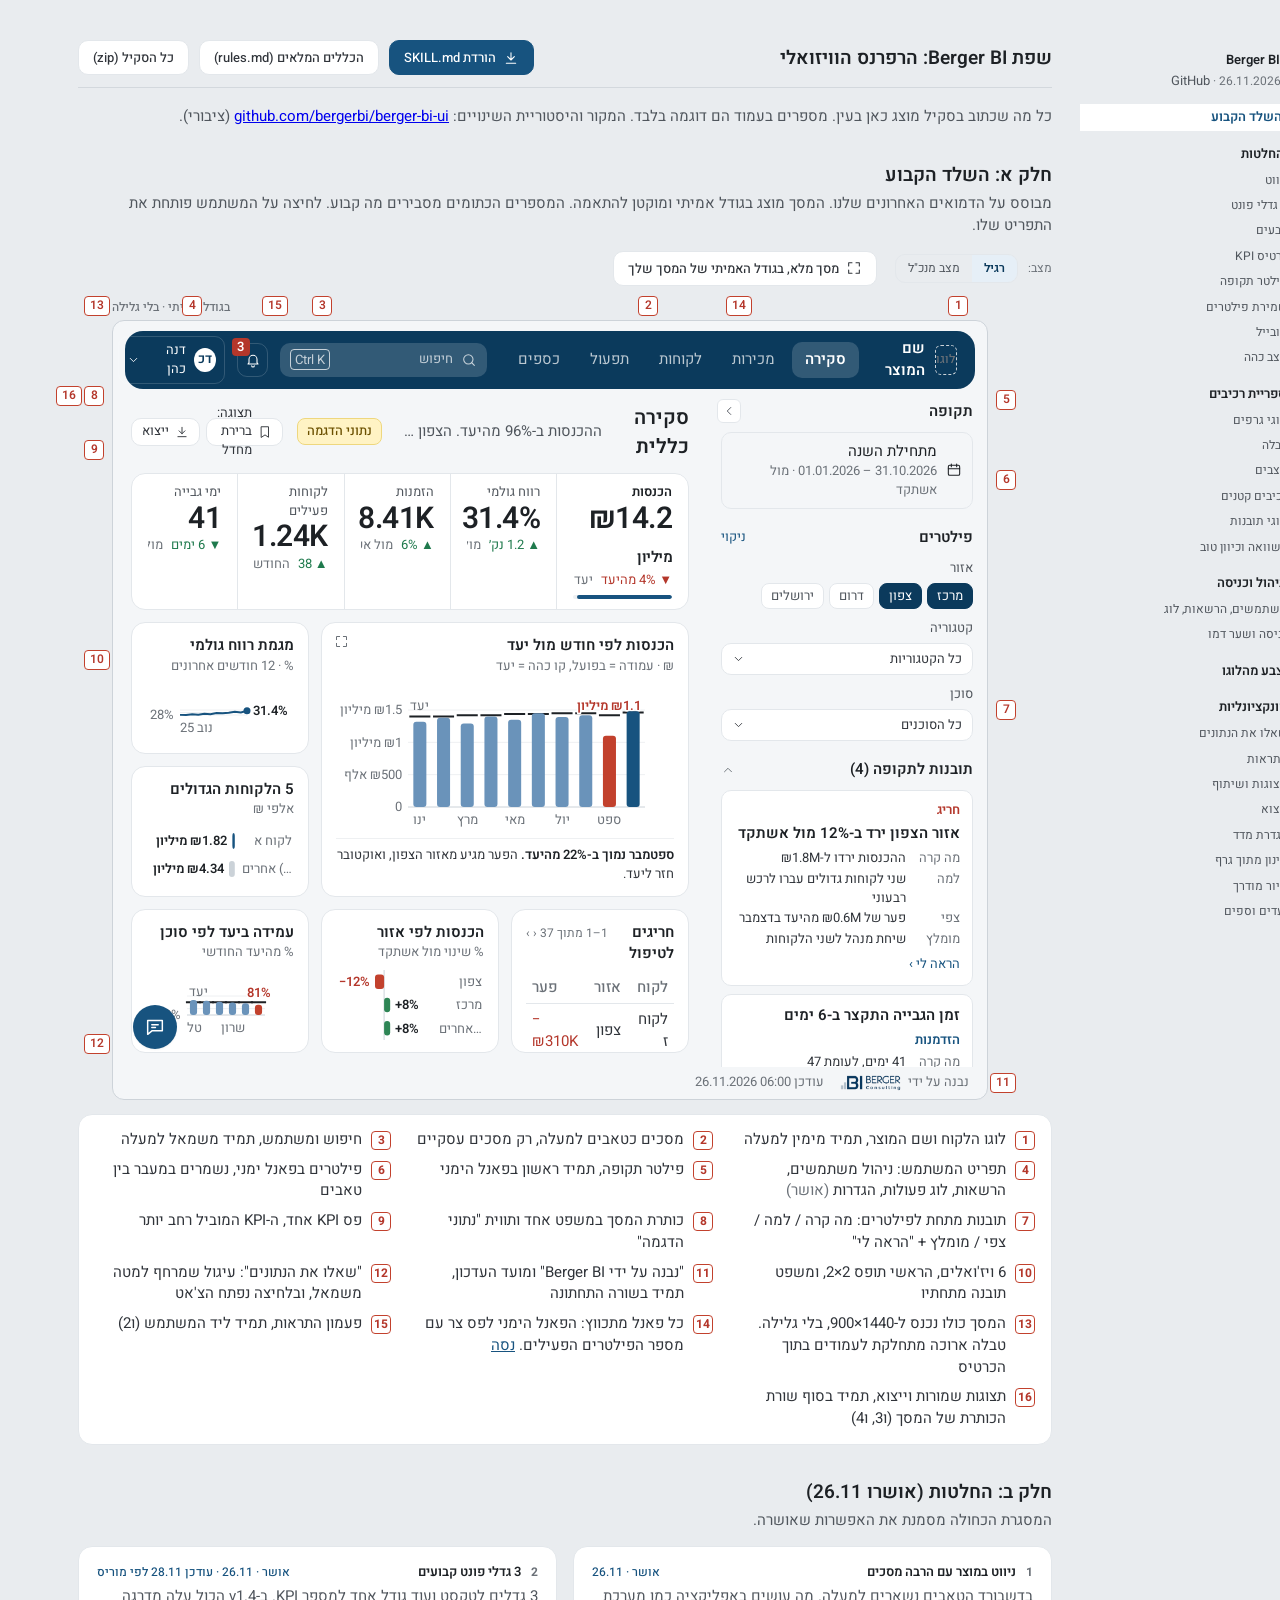
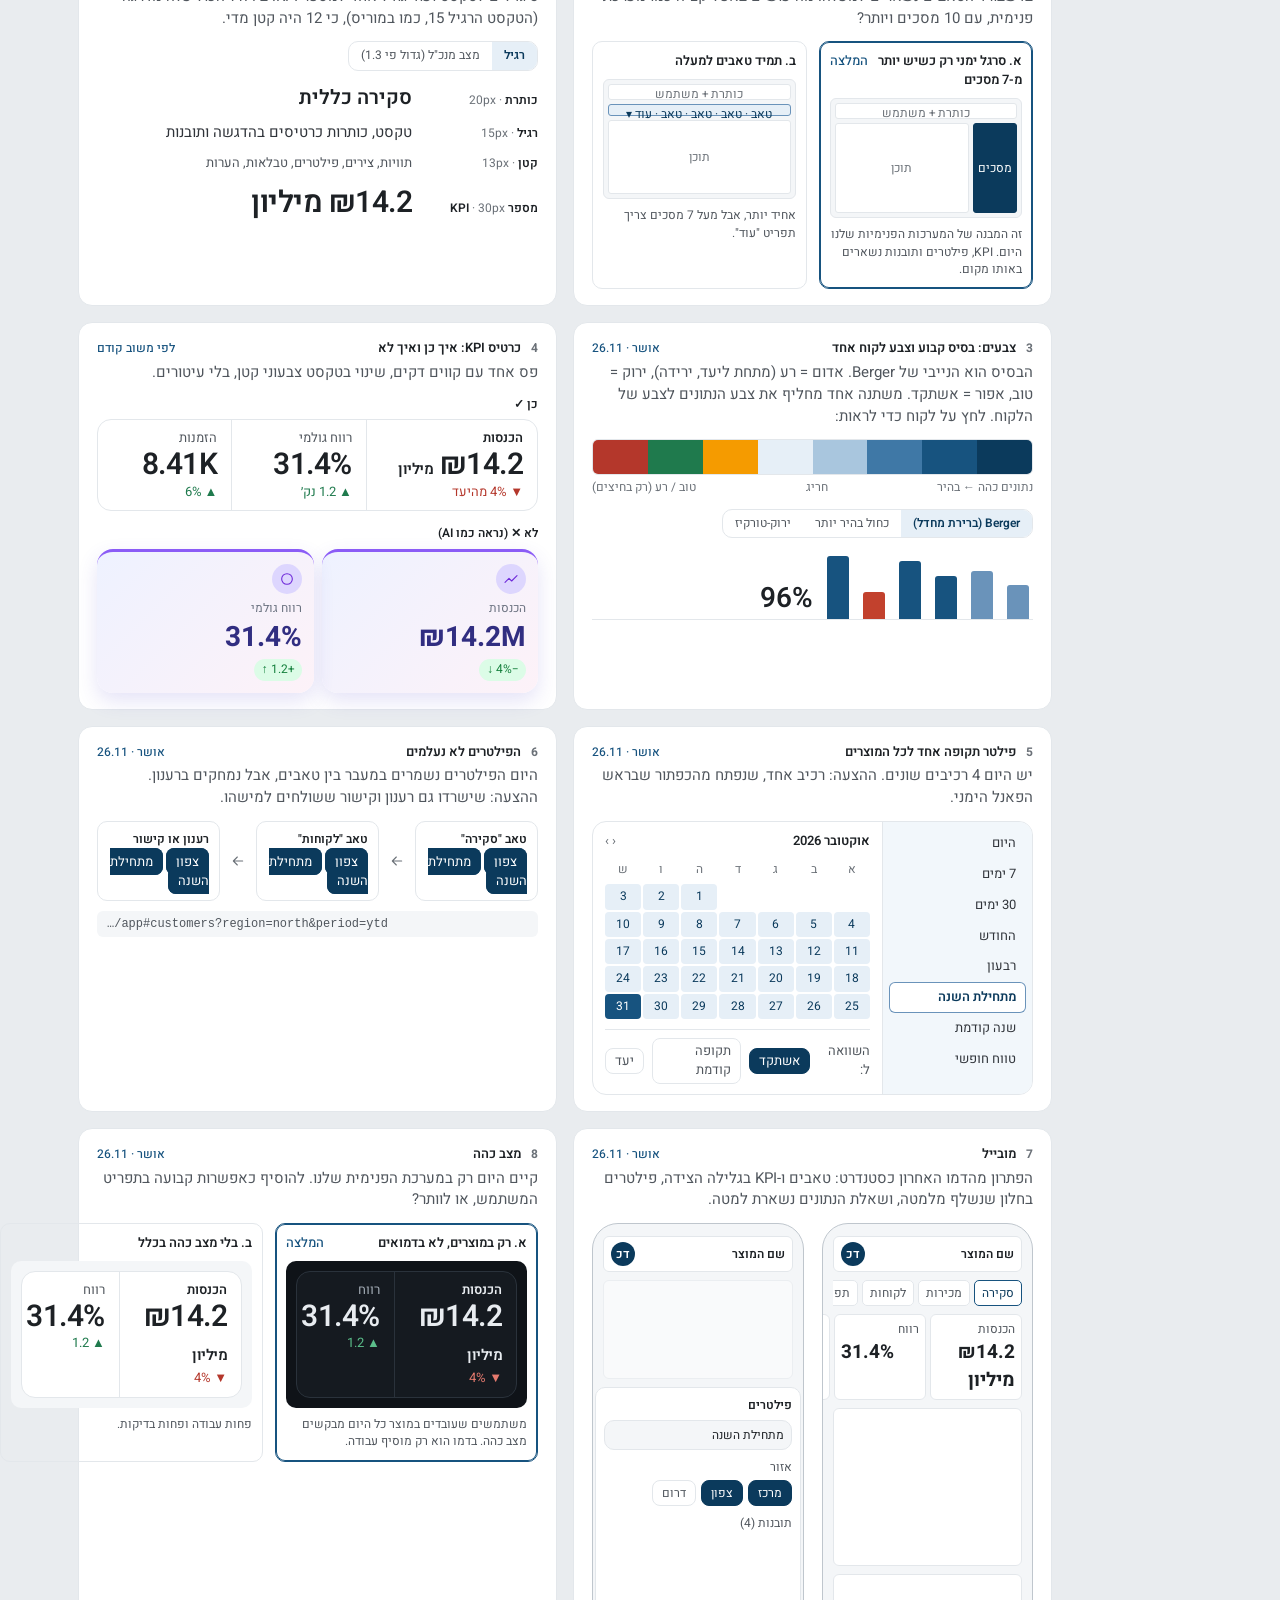
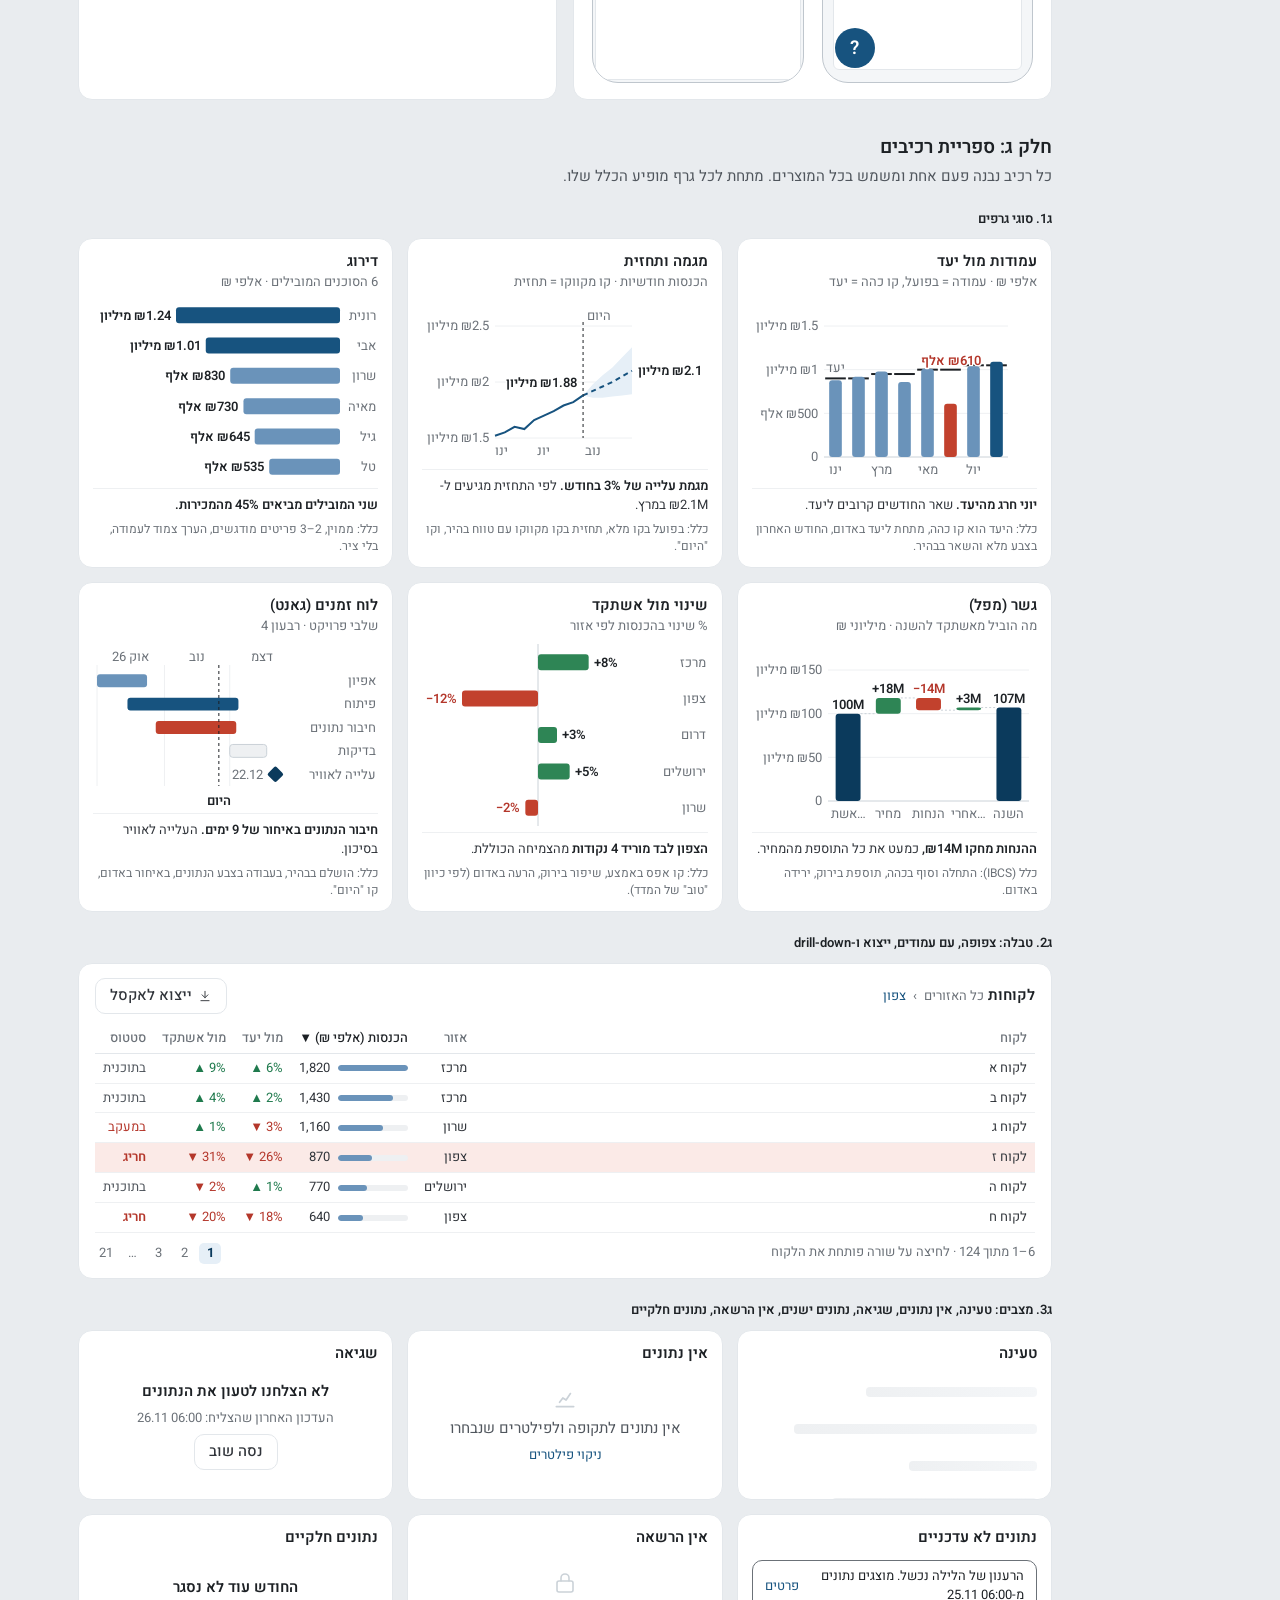
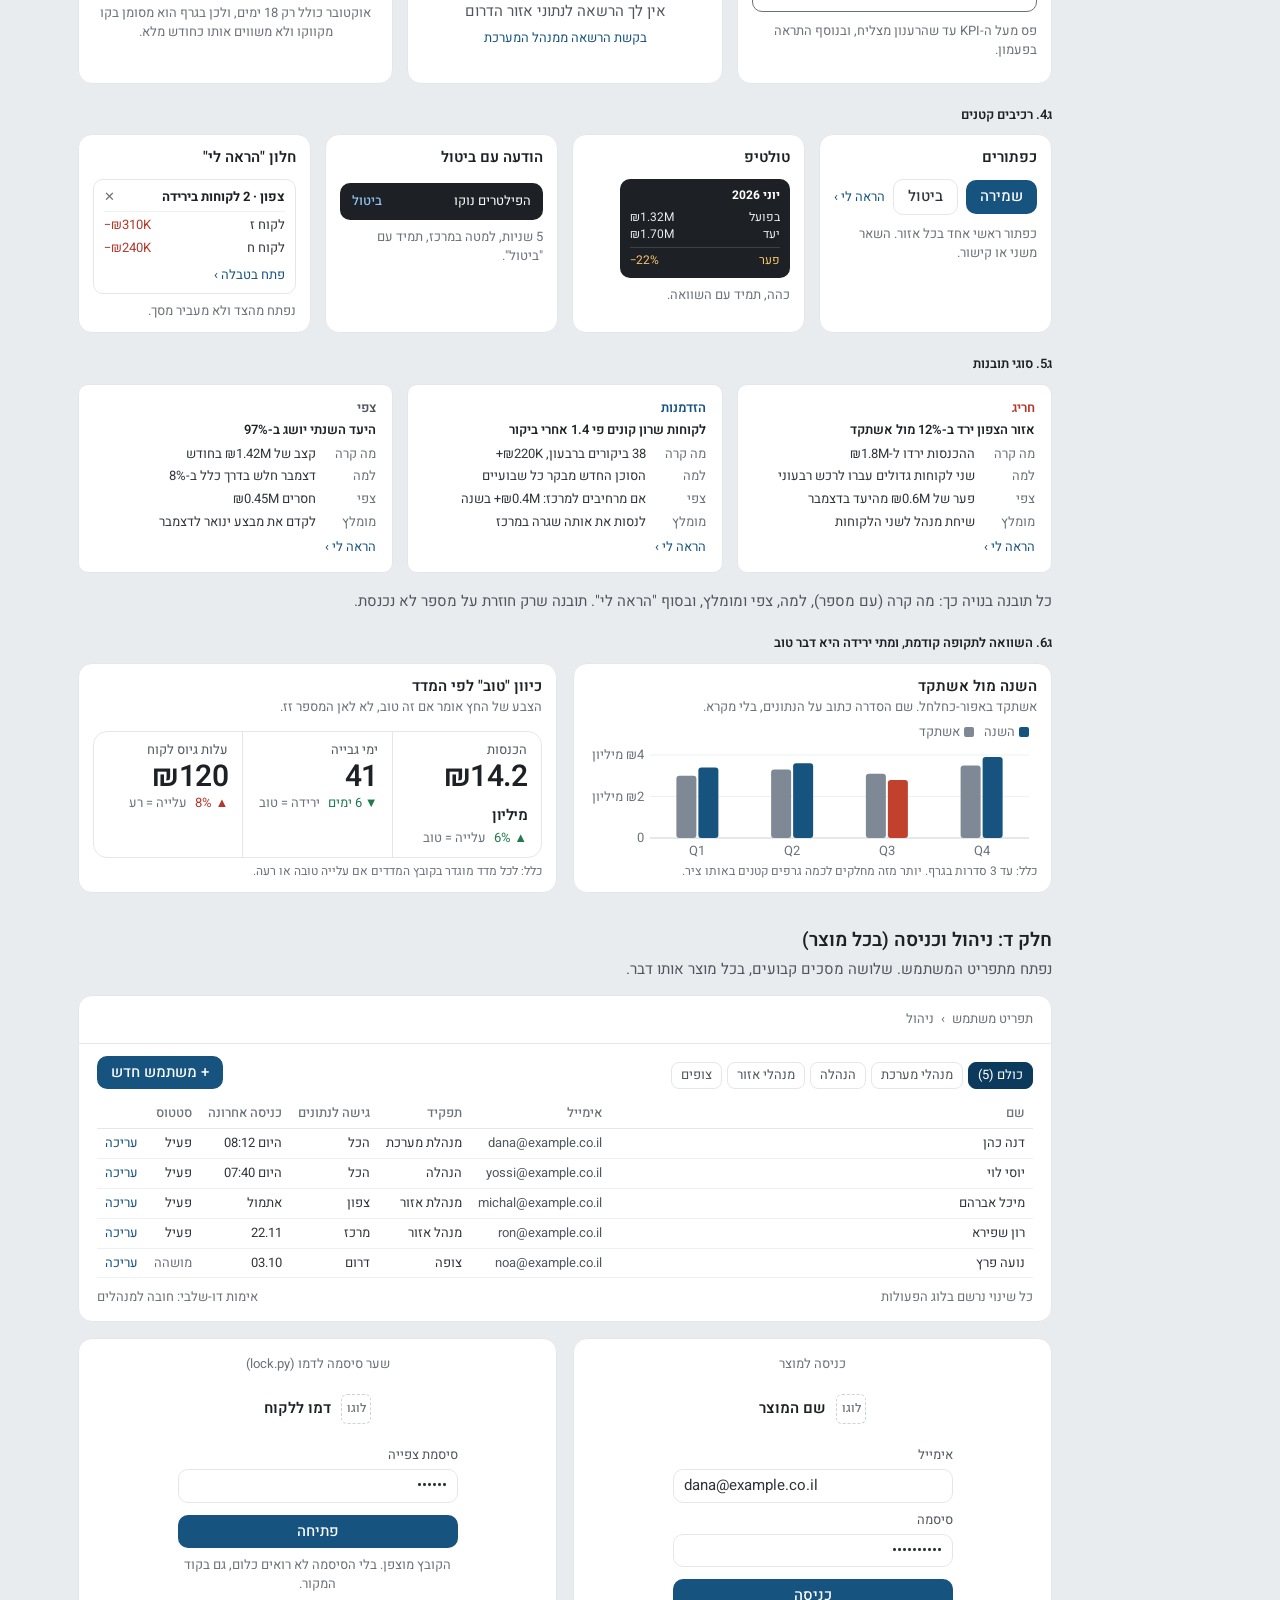
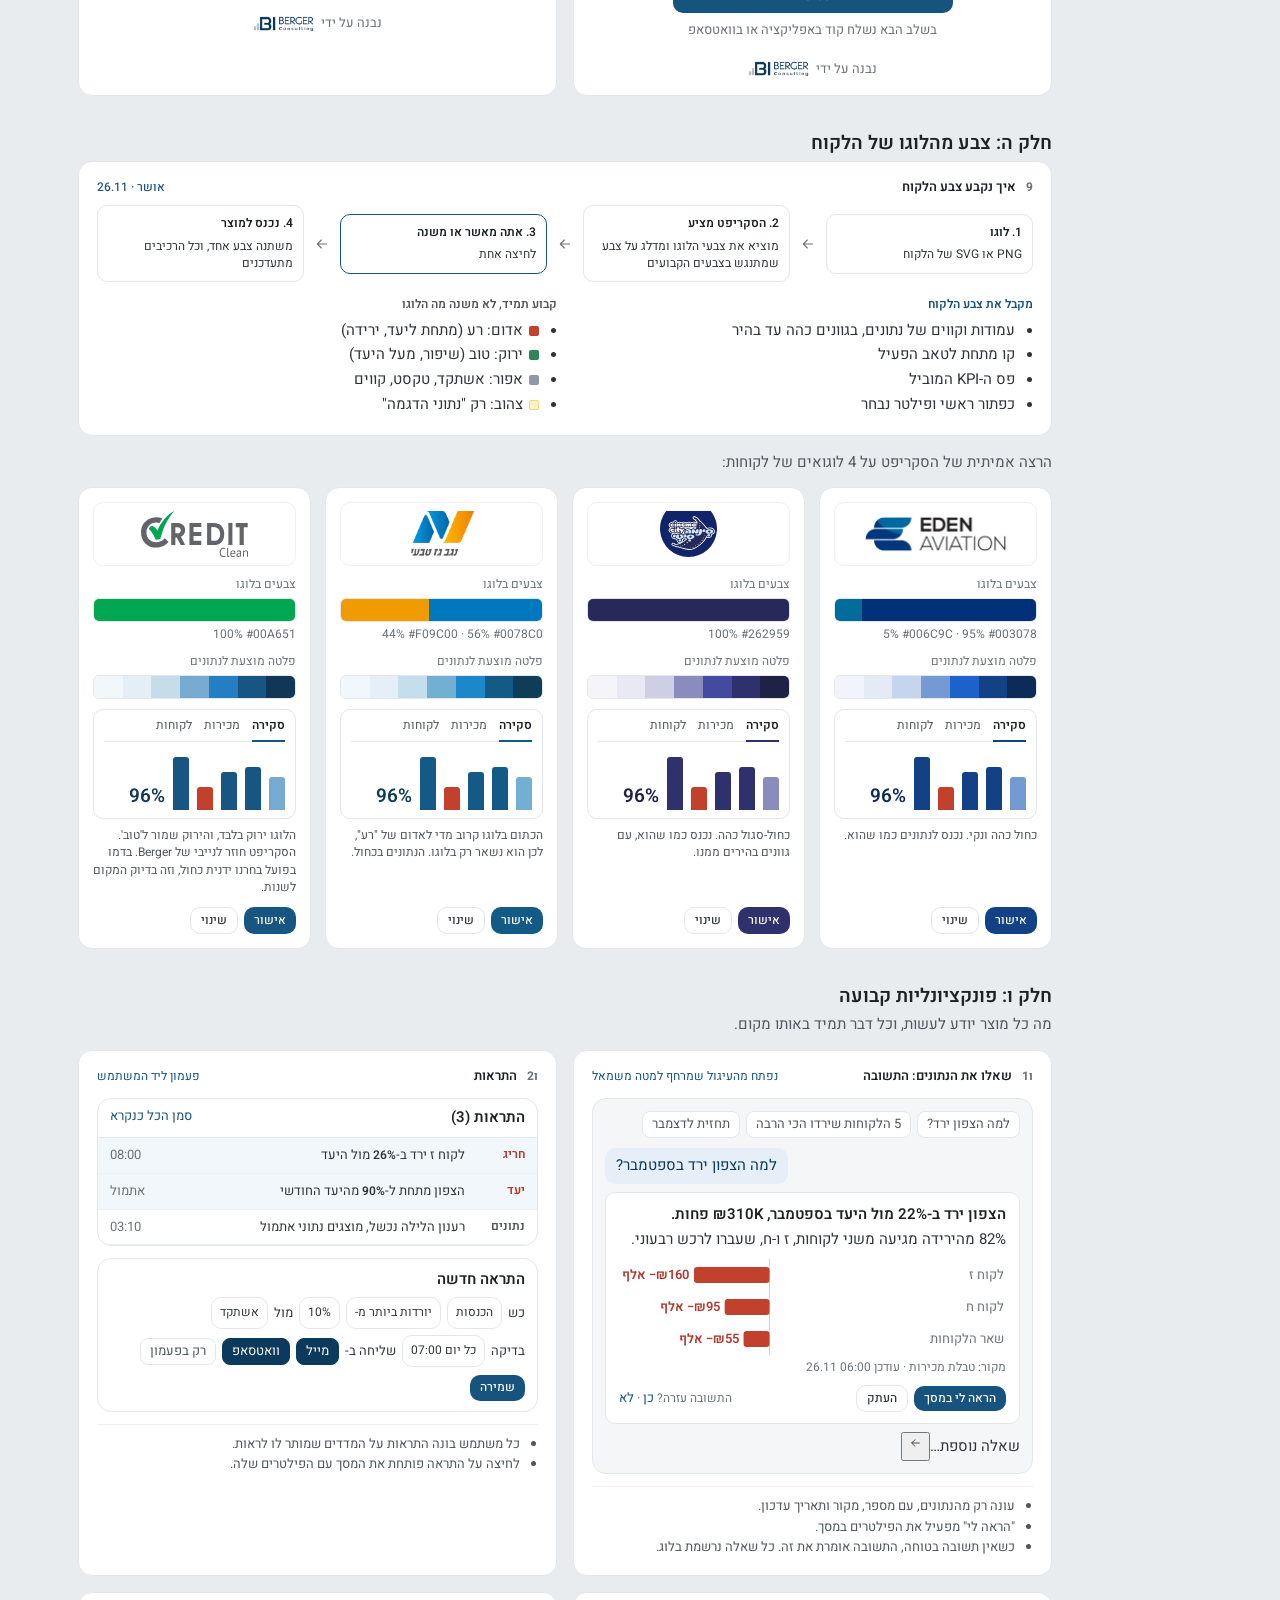
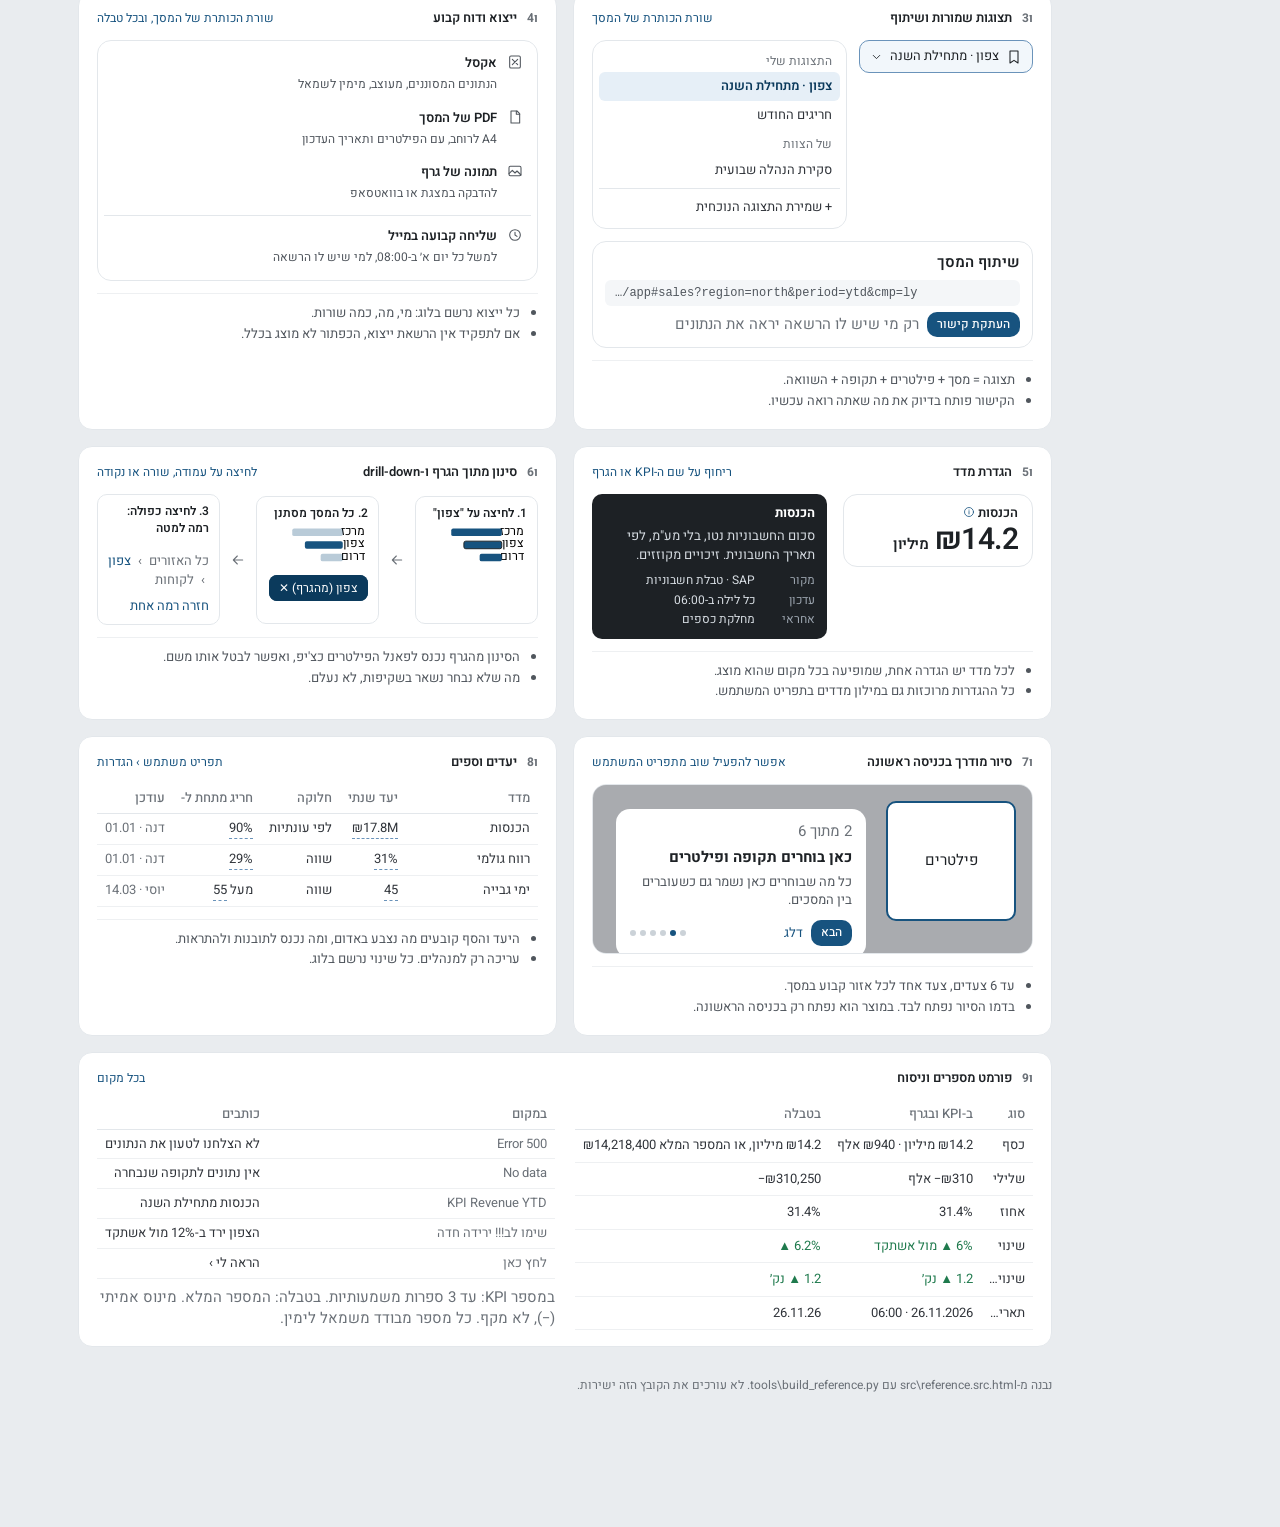
==== commit f02e8af5: "v1.4: language updated from the Moris dashboard (real client) - Type one step up: 13 / 15 / 20 / 30 " ====
--- a/index.html
+++ b/index.html
@@ -43,25 +43,26 @@
   --ghost:#CBD2D8; --line:#E3E7EB; --grid:#EEF0F2;
   --bg:#F4F6F8; --surface:#FFFFFF; --hover:#F1F6FA;
   --demo-bg:#FFF3C4; --demo-ink:#6B5000; --demo-line:#EED77E;
+  --hd-bg:var(--ramp-9); --on-hd:#FFFFFF; --on-hd-2:rgba(255,255,255,.72); --hd-hi:rgba(255,255,255,.16);   /* detached top bar */
   --pop-bg:#1D2125; --pop-text:#E8ECF0; --pop-good:#7ED6A5; --pop-bad:#FF9B8F;   /* tooltip, toast (dark box) */
 
-  /* ---- TYPE: 3 text sizes + one number size. Nothing else. ---- */
-  --fs-s:12px; --fs-m:13px; --fs-l:19px; --fs-kpi:28px;
+  /* ---- TYPE: 3 text sizes + one number size. Nothing else. (v1.4: one step up, after Moris) ---- */
+  --fs-s:13px; --fs-m:15px; --fs-l:20px; --fs-kpi:30px;
   --f-ui:"Heebo","Segoe UI",Arial,sans-serif;
   --f-body:var(--f-ui);   /* one font: Heebo has tabular digits by default; Assistant has none (measured) */
 
   /* ---- SHAPE / DEPTH / MOTION ---- */
-  --r-card:10px; --r-ctl:8px; --r-chip:6px; --r-bar:3px;
+  --r-card:14px; --r-ctl:10px; --r-chip:8px; --r-bar:3px; --r-hd:18px;
   --pad:18px; --gap:14px;
-  --hd-h:52px; --ft-h:34px; --panel-w:264px; --rail-w:44px; --side-w:220px;
+  --hd-h:68px; --ft-h:32px; --panel-w:280px; --rail-w:44px; --side-w:220px;
   --sh-pop:0 1px 2px rgba(0,0,0,.05);     /* the only shadow: open menus/popovers */
   --z-menu:20; --z-drawer:25; --z-sheet:30; --z-tip:35; --z-toast:40; --z-modal:50;
   --ease:cubic-bezier(.2,.7,.3,1); --t:.2s;
 }
 /* CEO mode: put .ceo on <html>. Sizes are redeclared here so they really change. */
-.ceo{--fs-s:15.5px; --fs-m:17px; --fs-l:25px; --fs-kpi:36px; --panel-w:320px; --hd-h:60px}
-@media (min-width:1700px){:root:not(.ceo){--fs-s:12.5px; --fs-m:14px; --fs-l:20px; --fs-kpi:30px; --panel-w:300px; --pad:20px; --gap:16px}}
-@media (max-height:860px){:root:not(.ceo){--hd-h:48px; --gap:12px}}
+.ceo{--fs-s:16px; --fs-m:18px; --fs-l:26px; --fs-kpi:38px; --panel-w:330px; --hd-h:74px}
+@media (min-width:1700px){:root:not(.ceo){--fs-s:13.5px; --fs-m:15.5px; --fs-l:21px; --fs-kpi:32px; --panel-w:300px; --pad:20px; --gap:16px}}
+@media (max-height:860px){:root:not(.ceo){--hd-h:62px; --gap:12px}}
 @media (prefers-reduced-motion:reduce){*{transition:none!important;animation:none!important}}
 
 /* dark mode: products only. <html data-theme="dark">, toggled from the user menu */
@@ -73,6 +74,7 @@
   --good:#5BBE8A; --bad:#E57A6E; --good-mark:#4FAE7C; --bad-mark:#E0675A; --bad-xl:#3A1F1C;
   --on-brand:#0F1318; --on-strong:#0F1318;
   --demo-bg:#3A3210; --demo-ink:#F3DD8A; --demo-line:#5E5220;
+  --hd-bg:color-mix(in srgb,var(--ramp-9) 55%,#0F1318); --on-hd:#E8ECF0; --on-hd-2:rgba(232,236,240,.7); --hd-hi:rgba(232,236,240,.14);
   --pop-bg:#E8ECF0; --pop-text:#1D2125; --pop-good:#1F7A4D; --pop-bad:#B4372B;
 }
 
@@ -94,22 +96,26 @@
 /* more than 7 screens: screens move to a right sidebar (.sn), first column = right in RTL */
 .app.nav-side{grid-template-columns:var(--side-w) var(--panel-w) 1fr;grid-template-areas:"hd hd hd" "sn rp mn" "ft ft ft"}
 .app.nav-side.col{grid-template-columns:var(--side-w) var(--rail-w) 1fr}
-.hd{grid-area:hd;position:relative;display:flex;align-items:center;gap:22px;padding:0 var(--pad);background:var(--surface);border-bottom:1px solid var(--line)}
+/* top bar: detached, rounded, dark (client ramp-9). Tabs are pills. */
+.hd{grid-area:hd;position:relative;display:flex;align-items:center;gap:18px;margin:10px 12px 0;padding:0 var(--pad);background:var(--hd-bg);color:var(--on-hd);border-radius:var(--r-hd)}
 .sn{grid-area:sn;background:var(--surface);border-inline-end:1px solid var(--line);padding:10px 8px;overflow:auto}
 .sn .grp{font:500 var(--fs-s) var(--f-ui);color:var(--text-3);padding:10px 10px 4px}
 .sn a{display:block;padding:7px 10px;border-radius:var(--r-ctl);font-family:var(--f-ui);color:var(--text-2);text-decoration:none;cursor:pointer}
 .sn a.on{background:var(--data-xl);color:var(--ink);font-weight:600}
-.hd .client{display:flex;align-items:center;gap:10px;font-family:var(--f-ui);font-weight:600;color:var(--ink)}
+.hd .client{display:flex;align-items:center;gap:10px;font-family:var(--f-ui);font-weight:600;color:var(--on-hd)}
+.hd .client small{display:block;font-weight:400;font-size:var(--fs-s);color:var(--on-hd-2)}
 .hd .client img{height:28px}
-.tabs{display:flex;height:100%;gap:2px}
-.tabs a{display:flex;align-items:center;padding:0 13px;font-family:var(--f-ui);font-size:var(--fs-m);color:var(--text-2);text-decoration:none;border-bottom:2px solid transparent;margin-bottom:-1px;cursor:pointer}
-.tabs a.on{color:var(--ink);font-weight:600;border-bottom-color:var(--brand)}
+.tabs{display:flex;gap:4px}
+.tabs a{display:flex;align-items:center;padding:7px 13px;border-radius:var(--r-ctl);font-family:var(--f-ui);font-size:var(--fs-m);color:var(--on-hd-2);text-decoration:none;cursor:pointer;white-space:nowrap}
+.tabs a.on{color:var(--on-hd);font-weight:600;background:var(--hd-hi)}
+.hd-meta{display:flex;gap:16px;font-size:var(--fs-s);color:var(--on-hd-2);white-space:nowrap} .hd-meta b{font-weight:500;color:var(--on-hd)}
 .hd-end{margin-inline-start:auto;display:flex;align-items:center;gap:10px}
-.search{display:flex;align-items:center;gap:8px;width:210px;height:32px;padding:0 10px;border:1px solid var(--line);border-radius:var(--r-ctl);color:var(--text-3);font-size:var(--fs-s)}
-.search kbd{margin-inline-start:auto;font:var(--fs-s) var(--f-ui);border:1px solid var(--line);border-radius:4px;padding:0 4px}
-.bell{position:relative;width:32px;height:32px;display:grid;place-items:center;background:transparent;border:1px solid var(--line);border-radius:var(--r-ctl);color:var(--text-2);cursor:pointer}
-.cnt{position:absolute;top:-6px;inset-inline-end:-6px;min-width:18px;height:18px;padding:0 4px;border-radius:4px;background:var(--strong);color:var(--on-strong);font:600 var(--fs-s)/18px var(--f-ui);text-align:center}
-.um{display:flex;align-items:center;gap:8px;padding:4px 8px;background:transparent;border:1px solid var(--line);border-radius:var(--r-ctl);font-family:var(--f-ui);font-size:var(--fs-s);color:var(--ink);cursor:pointer}
+.search{display:flex;align-items:center;gap:8px;width:220px;height:34px;padding:0 10px;background:var(--hd-hi);border-radius:var(--r-ctl);color:var(--on-hd-2);font-size:var(--fs-s)}
+.search kbd{margin-inline-start:auto;font:var(--fs-s) var(--f-ui);border:1px solid var(--on-hd-2);border-radius:4px;padding:0 4px}
+.bell{position:relative;width:34px;height:34px;display:grid;place-items:center;background:transparent;border:1px solid var(--hd-hi);border-radius:var(--r-ctl);color:var(--on-hd);cursor:pointer}
+.cnt{position:absolute;top:-6px;inset-inline-end:-6px;min-width:18px;height:18px;padding:0 4px;border-radius:4px;background:var(--bad);color:var(--surface);font:600 var(--fs-s)/18px var(--f-ui);text-align:center}
+.um{display:flex;align-items:center;gap:8px;padding:4px 8px;background:transparent;border:1px solid var(--hd-hi);border-radius:var(--r-ctl);font-family:var(--f-ui);font-size:var(--fs-s);color:var(--on-hd);cursor:pointer}
+.hd .av{background:var(--on-hd);color:var(--hd-bg)}
 .av{width:24px;height:24px;border-radius:50%;background:var(--strong);color:var(--on-strong);display:grid;place-items:center;font-size:var(--fs-s);font-weight:600}
 .menu{position:absolute;inset-inline-end:var(--pad);top:calc(100% - 2px);z-index:var(--z-menu);width:228px;background:var(--surface);border:1px solid var(--line);border-radius:var(--r-card);box-shadow:var(--sh-pop);padding:6px;font-family:var(--f-ui)}
 .menu .grp{font-size:var(--fs-s);color:var(--text-3);padding:8px 10px 2px}
@@ -118,11 +124,11 @@
 .menu hr{border:0;border-top:1px solid var(--line);margin:4px 0}
 
 /* right panel: period -> filters -> insights (only the insights list may scroll) */
-.rp{grid-area:rp;position:relative;background:var(--surface);border-inline-end:1px solid var(--line);display:flex;flex-direction:column;overflow:hidden}
-.rp-sec{padding:14px 16px;border-bottom:1px solid var(--line)}
+.rp{grid-area:rp;position:relative;background:transparent;display:flex;flex-direction:column;overflow:hidden}
+.rp-sec{padding:12px 14px 6px}
 .rp-sec.grow{flex:1;overflow:auto;border-bottom:0}
 .rp-t{display:flex;justify-content:space-between;align-items:center;font-family:var(--f-ui);font-size:var(--fs-m);font-weight:600;color:var(--ink);margin-bottom:9px}
-.coll{position:absolute;top:12px;inset-inline-end:10px;width:24px;height:24px;border:1px solid var(--line);border-radius:6px;background:var(--surface);display:grid;place-items:center;color:var(--text-2);cursor:pointer;padding:0}
+.coll{position:absolute;top:10px;inset-inline-end:10px;width:24px;height:24px;border:1px solid var(--line);border-radius:6px;background:var(--surface);display:grid;place-items:center;color:var(--text-2);cursor:pointer;padding:0}
 .rail{display:none;flex-direction:column;align-items:center;gap:10px;padding:10px 0}
 .rail button{all:unset;cursor:pointer;position:relative;width:30px;height:30px;display:grid;place-items:center;border-radius:6px;color:var(--text-2)}
 .app.col .rp-sec,.app.col .coll{display:none}
@@ -132,9 +138,16 @@
 .fg{margin-top:10px} .fg label{display:block;font-size:var(--fs-s);color:var(--text-2);margin-bottom:5px}
 .chips{display:flex;flex-wrap:wrap;gap:5px}
 .chip{padding:3px 9px;border:1px solid var(--line);border-radius:var(--r-chip);font-size:var(--fs-s);color:var(--text-2);background:var(--surface);cursor:pointer}
-.chip.on{border-color:var(--data);color:var(--ink);background:var(--data-xl)}
+.chip.on{border-color:var(--strong);color:var(--on-strong);background:var(--strong)}
+/* segmented choice: period, compare-to, granularity, series. One is always on. */
+.seg{display:flex;background:var(--surface);border:1px solid var(--line);border-radius:var(--r-ctl);padding:2px;gap:2px}
+.seg button{flex:1;border:0;background:none;padding:5px 8px;border-radius:8px;font-size:var(--fs-s);color:var(--text-2);cursor:pointer;white-space:nowrap}
+.seg button.on{background:var(--strong);color:var(--on-strong);font-weight:500}
+.seg+.seg{margin-top:6px}
 
 /* inputs: one look, four states */
+button.sel{width:100%;cursor:pointer;font-size:var(--fs-s)}
+button.sel::after{content:"";width:6px;height:6px;border:solid var(--text-3);border-width:0 1.5px 1.5px 0;transform:rotate(45deg) translateY(-2px)}
 .inp,.sel{display:flex;align-items:center;justify-content:space-between;gap:8px;min-height:32px;padding:5px 10px;border:1px solid var(--line);border-radius:var(--r-ctl);background:var(--surface);font-size:var(--fs-m);color:var(--text)}
 .inp:focus-within,.sel:focus-within{border-color:var(--brand);outline:2px solid var(--data-xl)}
 .inp.err,.sel.err{border-color:var(--bad)}
@@ -169,9 +182,12 @@
 .kpi.lead .kpi-l{color:var(--ink);font-weight:600}
 .kpi-v{font-family:var(--f-ui);font-size:var(--fs-kpi);font-weight:600;color:var(--ink);letter-spacing:-.5px;line-height:1.15;font-variant-numeric:tabular-nums lining-nums}
 .kpi-c{font-size:var(--fs-s);color:var(--text-3);display:flex;gap:8px;align-items:center;white-space:nowrap;overflow:hidden;text-overflow:ellipsis}
+.kpi-n{font-size:var(--fs-s);color:var(--text-3);white-space:nowrap;overflow:hidden;text-overflow:ellipsis}   /* a definition instead of a change line */
 .tbar{height:4px;background:var(--grid);border-radius:2px;margin-top:6px;overflow:hidden}
 .tbar i{display:block;height:100%;background:var(--data);border-radius:2px}
 
+/* a screen with its own KPI band: <div class="view" data-screen-view="x"> kband + grid </div> */
+.view{flex:1;display:flex;flex-direction:column;gap:12px;min-height:0}
 /* visual grid: 6 visuals, the lead takes 2x2 cells */
 .grid{flex:1;display:grid;grid-template-columns:repeat(3,minmax(0,1fr));grid-template-rows:minmax(0,1fr) minmax(0,1fr) minmax(0,1.1fr);gap:12px;min-height:0}
 .grid>.lead{grid-column:span 2;grid-row:span 2}
@@ -181,7 +197,14 @@
 .card .sub{font-size:var(--fs-s);color:var(--text-3)}
 .card .one{margin-top:6px;padding-top:7px;border-top:1px solid var(--grid);font-size:var(--fs-s);color:var(--text)}
 .card .one b{color:var(--ink);font-weight:600}
-/* charts: draw with bbi-charts.js into <div class="chart">. Text stays 12px at any size. */
+/* how it was counted: one muted line at the card bottom (open month, small base, holidays, what is excluded) */
+.card .note{margin-top:6px;padding-top:6px;border-top:1px solid var(--grid);font-size:var(--fs-s);color:var(--text-3);line-height:1.4}
+.card .note b{color:var(--text);font-weight:500}
+.card .tools{position:absolute;top:10px;inset-inline-end:14px;display:flex;gap:6px}
+.card .tools .seg button{padding:3px 9px}
+.card .chips{margin-top:6px}
+.more{margin-top:6px;font-size:var(--fs-s);color:var(--brand);cursor:pointer}
+/* charts: draw with bbi-charts.js into <div class="chart">. Text stays --fs-s at any size. */
 .chart{flex:1;min-height:0;margin-top:8px;position:relative;font-size:var(--fs-s)}
 .bbi-chart .tx{font-family:var(--f-ui);fill:var(--text-3)}
 .bbi-chart .tv{font-family:var(--f-ui);font-weight:600;fill:var(--ink);paint-order:stroke;stroke:var(--surface);stroke-width:3px;stroke-linejoin:round}
@@ -189,6 +212,21 @@
 .bbi-chart [data-i]{transition:opacity .15s}
 .tip b{display:block;font-family:var(--f-ui);margin-bottom:4px}
 
+/* "needs attention" strip (overview, above the KPI band): the top exception + a ranked list with amounts */
+.hero{display:grid;grid-template-columns:minmax(0,1.3fr) minmax(0,1fr);background:var(--surface);border:1px solid var(--line);border-radius:var(--r-card);flex:none;overflow:hidden}
+.h-main{padding:10px 18px;display:grid;grid-template-columns:minmax(0,1fr) auto;column-gap:18px;align-items:center}
+.h-kind{grid-column:1/-1;font-size:var(--fs-s);font-weight:600;color:var(--bad);display:flex;align-items:center;gap:6px}
+.h-kind::before{content:"";width:7px;height:7px;border-radius:50%;background:var(--bad-mark)}
+.hero h2{margin:1px 0 0;font-size:var(--fs-m);font-weight:600;color:var(--ink);white-space:nowrap;overflow:hidden;text-overflow:ellipsis}
+.h-num{grid-row:2/4;grid-column:2;font-size:var(--fs-kpi);font-weight:600;color:var(--bad);letter-spacing:-.5px}
+.h-num.up{color:var(--good)}
+.hero p{margin:0;color:var(--text-2);font-size:var(--fs-s);white-space:nowrap;overflow:hidden;text-overflow:ellipsis}
+.h-list{list-style:none;margin:0;padding:5px 0;border-inline-start:1px solid var(--line);display:flex;flex-direction:column;justify-content:center}
+.h-list li{display:flex;justify-content:space-between;gap:10px;padding:2px 16px;font-size:var(--fs-s);color:var(--text);cursor:pointer}
+.h-list li span{white-space:nowrap;overflow:hidden;text-overflow:ellipsis}
+.h-list li.on{background:var(--bad-xl);color:var(--ink);font-weight:600}
+.h-list b{font-weight:600;flex:none;white-space:nowrap}
+.h-list .n,.kpi-v .n,.hero .n{display:inline}   /* inline-block numbers would let the unit word wrap away */
 /* insights: the kind is a word, not a colored stripe */
 .ins{padding:10px 12px;border:1px solid var(--line);border-radius:var(--r-ctl);margin-bottom:8px;background:var(--surface)}
 .ins .kind{display:block;font-family:var(--f-ui);font-size:var(--fs-s);font-weight:600;margin-bottom:3px;color:var(--text-2)}
@@ -199,7 +237,7 @@
 .ins .show{display:inline-block;margin-top:6px;font-size:var(--fs-s);color:var(--brand);cursor:pointer}
 
 /* footer: Berger BI + data freshness */
-.ft{grid-area:ft;display:flex;align-items:center;gap:16px;padding-block:0;padding-inline:var(--pad) 76px;background:var(--surface);border-top:1px solid var(--line);font-size:var(--fs-s);color:var(--text-3)}
+.ft{grid-area:ft;display:flex;align-items:center;gap:16px;padding-block:0;padding-inline:var(--pad) 76px;background:transparent;font-size:var(--fs-s);color:var(--text-3)}
 .ft .by{display:flex;align-items:center;gap:7px} .ft .by img{height:16px}
 /* ask the data: floating round button bottom-left, opens .ask-panel */
 .ask-fab{position:fixed;bottom:max(4px,calc((var(--ft-h) - 44px) / 2));inset-inline-end:16px;z-index:var(--z-drawer);width:44px;height:44px;border-radius:50%;border:0;background:var(--brand);color:var(--on-brand);display:grid;place-items:center;cursor:pointer;box-shadow:var(--sh-pop)}
@@ -213,9 +251,15 @@
 .btn2{border:1px solid var(--line);color:var(--text);background:var(--surface)}
 .lnk{color:var(--brand);font-family:var(--f-ui);font-size:var(--fs-s);cursor:pointer}
 .pop{position:absolute;z-index:var(--z-menu);background:var(--surface);border:1px solid var(--line);border-radius:var(--r-card);box-shadow:var(--sh-pop);padding:6px}
-.dt{width:100%;border-collapse:collapse;font-size:var(--fs-m)}
-.dt th{font-family:var(--f-ui);font-weight:500;font-size:var(--fs-s);color:var(--text-3);text-align:start;padding:6px 8px;border-bottom:1px solid var(--line);white-space:nowrap;cursor:pointer}
-.dt td{padding:6px 8px;border-bottom:1px solid var(--grid)}
+/* work tables: wrap in .dtw so only the table scrolls; sticky head; th.s = sortable, th.sd = sorted (desc) */
+.dtw{flex:1;min-height:0;overflow:auto;margin-top:6px}
+.dt{width:100%;border-collapse:collapse;font-size:var(--fs-s)}
+.dt th{position:sticky;top:0;background:var(--surface);font-family:var(--f-ui);font-weight:500;font-size:var(--fs-s);color:var(--text-3);text-align:start;padding:5px 8px;border-bottom:1px solid var(--line);white-space:nowrap;cursor:pointer}
+.dt th.s::after{content:" ↕";color:var(--ghost)} .dt th.sd::after{content:" ▼"}
+.dt td{padding:5px 8px;border-bottom:1px solid var(--grid);white-space:nowrap}
+.dt td:first-child{max-width:0;width:100%;overflow:hidden;text-overflow:ellipsis}
+.dt td b{font-weight:600;color:var(--ink)} .dt td small{display:block;font-size:var(--fs-s);color:var(--text-3)}
+.dt .st{font-weight:600;color:var(--bad)}   /* status = a colored word, not a pill */
 .dt td.num,.dt th.num{text-align:end}
 .dt tbody tr:hover{background:var(--hover)}
 .dt tr.hl{background:var(--bad-xl)}
@@ -252,11 +296,13 @@
 .toast button{all:unset;cursor:pointer;color:var(--ramp-2);font-weight:600}
 .toast button:focus-visible{outline:2px solid var(--pop-text);outline-offset:2px}
 .tip .up{color:var(--pop-good)} .tip .dn,.tip .acc{color:var(--pop-bad)}
-[data-theme="dark"] .ft .by img{filter:brightness(0) invert(.85)}   /* Berger BI logo stays visible in dark mode */
+[data-theme="dark"] .ft .by img{filter:brightness(0) invert(.85)}
+.hd .fbtn{background:transparent;border-color:var(--hd-hi);color:var(--on-hd)}   /* Berger BI logo stays visible in dark mode */
 
 /* tablet 760-1199: panel becomes a bottom sheet opened by .fbtn; 2 chart columns */
 .fbtn,.sheet-bg{display:none}
 @media (max-width:1199px){
+  .hd-meta{display:none}
   .app,.app.nav-side{grid-template-columns:minmax(0,1fr);grid-template-areas:"hd" "mn" "ft"}
   .hd{gap:12px} .tabs{flex:1;min-width:0;overflow-x:auto;scrollbar-width:none}
   .sn{display:none}
@@ -269,10 +315,12 @@
 }
 /* phone < 760: one column, the page may scroll (the only exception to "no scroll") */
 @media (max-width:759px){
+  .hero,.h-main{grid-template-columns:minmax(0,1fr)} .h-num{grid-row:auto;grid-column:auto} .h-list{border-inline-start:0;border-top:1px solid var(--line)}
+  .kpi-v{white-space:nowrap} .hd{margin:6px 6px 0}
   body{overflow:auto}
   .app{height:auto;min-height:100vh}
   .tabs,.kband{overflow-x:auto;scrollbar-width:none}
-  .kpi{min-width:140px}
+  .kpi{min-width:170px}
   .grid{grid-template-columns:minmax(0,1fr);overflow:visible}
   .um .nm,.hd .client .nm{display:none}
   .ctx{flex-wrap:wrap;gap:8px} .ctx p{flex-basis:100%;order:3;white-space:normal} .ctx .pa{margin-inline-start:auto}
@@ -661,7 +709,7 @@
       <div class="pa"><span class="pa-b"><svg class="ico" viewBox="0 0 24 24" style="width:14px"><path d="M6 3h12v18l-6-4-6 4z"/></svg>תצוגה: ברירת מחדל</span><span class="pa-b" title="ייצוא ושיתוף"><svg class="ico" viewBox="0 0 24 24" style="width:14px"><path d="M12 4v11M7 10l5 5 5-5M5 20h14"/></svg>ייצוא</span></div>
     </div>
     <div class="kband num">
-      <div class="kpi lead"><div class="kpi-l">הכנסות</div><div class="kpi-v"><span class="n">₪14.2M</span></div><div class="kpi-c"><span class="dn">▼ <span class="n">4%</span> מהיעד</span><span>יעד <span class="n">₪14.8M</span></span></div><div class="tbar"><i style="width:96%"></i></div></div>
+      <div class="kpi lead"><div class="kpi-l">הכנסות</div><div class="kpi-v"><span class="n">₪14.2</span> <small style="font-size:var(--fs-m)">מיליון</small></div><div class="kpi-c"><span class="dn">▼ <span class="n">4%</span> מהיעד</span><span>יעד <span class="n">₪14.8M</span></span></div><div class="tbar"><i style="width:96%"></i></div></div>
       <div class="kpi"><div class="kpi-l">רווח גולמי</div><div class="kpi-v"><span class="n">31.4%</span></div><div class="kpi-c"><span class="up">▲ <span class="n">1.2</span> נק׳</span><span>מול אשתקד</span></div></div>
       <div class="kpi"><div class="kpi-l">הזמנות</div><div class="kpi-v"><span class="n">8.41K</span></div><div class="kpi-c"><span class="up">▲ <span class="n">6%</span></span><span>מול אשתקד</span></div></div>
       <div class="kpi"><div class="kpi-l">לקוחות פעילים</div><div class="kpi-v"><span class="n">1.24K</span></div><div class="kpi-c"><span class="up">▲ <span class="n">38</span></span><span>החודש</span></div></div>
@@ -765,14 +813,14 @@
 
   <!-- D2 type -->
   <div class="dc" id="d2">
-    <div class="dc-h"><b>2</b><h3>3 גדלי פונט קבועים</h3><span class="st ok">אושר · 26.11</span></div>
-    <p class="q">היום יש 12 גדלים בדמו אחד ו-21 בדמו אחר. ההצעה: 3 גדלים לטקסט, ועוד גודל אחד למספר KPI.</p>
+    <div class="dc-h"><b>2</b><h3>3 גדלי פונט קבועים</h3><span class="st ok">אושר · 26.11 · עודכן 28.11 לפי מוריס</span></div>
+    <p class="q">3 גדלים לטקסט ועוד גודל אחד למספר KPI. ב-v1.4 הכול עלה מדרגה (הטקסט הרגיל 15, כמו במוריס), כי 12 היה קטן מדי.</p>
     <div style="margin-bottom:12px" class="tog" id="szTog"><button class="on" data-k="1">רגיל</button><button data-k="1.3">מצב מנכ"ל (גדול פי 1.3)</button></div>
     <div class="spec" id="spec">
-      <span class="lbl"><b>כותרת</b> · <span class="sz" data-b="19">19</span>px</span><span data-b="19" style="font-family:var(--f-ui);font-weight:600;color:var(--ink);font-size:19px">סקירה כללית</span>
-      <span class="lbl"><b>רגיל</b> · <span class="sz" data-b="13">13</span>px</span><span data-b="13" style="font-size:13px">טקסט, כותרות כרטיסים בהדגשה, טבלאות ותובנות</span>
-      <span class="lbl"><b>קטן</b> · <span class="sz" data-b="12">12</span>px</span><span data-b="12" style="font-size:12px;color:var(--text-2)">תוויות, צירים, פילטרים, תאריך עדכון</span>
-      <span class="lbl"><b>מספר KPI</b> · <span class="sz" data-b="28">28</span>px</span><span data-b="28" class="num" style="font-family:var(--f-ui);font-weight:600;color:var(--ink);font-size:28px;letter-spacing:-.5px"><span class="n">₪14.2M</span></span>
+      <span class="lbl"><b>כותרת</b> · <span class="sz" data-b="20">20</span>px</span><span data-b="20" style="font-family:var(--f-ui);font-weight:600;color:var(--ink);font-size:20px">סקירה כללית</span>
+      <span class="lbl"><b>רגיל</b> · <span class="sz" data-b="15">15</span>px</span><span data-b="15" style="font-size:15px">טקסט, כותרות כרטיסים בהדגשה ותובנות</span>
+      <span class="lbl"><b>קטן</b> · <span class="sz" data-b="13">13</span>px</span><span data-b="13" style="font-size:13px;color:var(--text-2)">תוויות, צירים, פילטרים, טבלאות, הערות</span>
+      <span class="lbl"><b>מספר KPI</b> · <span class="sz" data-b="30">30</span>px</span><span data-b="30" class="num" style="font-family:var(--f-ui);font-weight:600;color:var(--ink);font-size:30px;letter-spacing:-.5px"><span class="n">₪14.2</span> מיליון</span>
     </div>
   </div>
 
@@ -795,7 +843,7 @@
     <p class="q">פס אחד עם קווים דקים, שינוי בטקסט צבעוני קטן, בלי עיטורים.</p>
     <div class="x" style="color:var(--ink)">כן ✓</div>
     <div class="kband num mini-band" style="margin-bottom:14px">
-      <div class="kpi lead"><div class="kpi-l">הכנסות</div><div class="kpi-v"><span class="n">₪14.2M</span></div><div class="kpi-c"><span class="dn">▼ <span class="n">4%</span> מהיעד</span></div></div>
+      <div class="kpi lead"><div class="kpi-l">הכנסות</div><div class="kpi-v"><span class="n">₪14.2</span> <small style="font-size:var(--fs-m)">מיליון</small></div><div class="kpi-c"><span class="dn">▼ <span class="n">4%</span> מהיעד</span></div></div>
       <div class="kpi"><div class="kpi-l">רווח גולמי</div><div class="kpi-v"><span class="n">31.4%</span></div><div class="kpi-c"><span class="up">▲ <span class="n">1.2</span> נק׳</span></div></div>
       <div class="kpi"><div class="kpi-l">הזמנות</div><div class="kpi-v"><span class="n">8.41K</span></div><div class="kpi-c"><span class="up">▲ <span class="n">6%</span></span></div></div>
     </div>
@@ -843,7 +891,7 @@
       <div class="ph">
         <div class="bar"><span>שם המוצר</span><span class="av" style="width:24px;height:24px;font-size:12px">דכ</span></div>
         <div class="scr"><span class="on">סקירה</span><span>מכירות</span><span>לקוחות</span><span>תפעול</span></div>
-        <div class="k num"><div>הכנסות<b class="n">₪14.2M</b></div><div>רווח<b class="n">31.4%</b></div><div>הזמנות<b class="n">8.41K</b></div></div>
+        <div class="k num"><div>הכנסות<b><span class="n">₪14.2</span> מיליון</b></div><div>רווח<b class="n">31.4%</b></div><div>הזמנות<b class="n">8.41K</b></div></div>
         <div class="blk"></div><div class="blk" style="flex:.6"></div>
         <div class="askm-fab">?</div>
       </div>
@@ -861,10 +909,10 @@
     <p class="q">קיים היום רק במערכת הפנימית שלנו. להוסיף כאפשרות קבועה בתפריט המשתמש, או לוותר?</p>
     <div class="opts">
       <div class="opt rec"><div class="opt-t">א. רק במוצרים, לא בדמואים<i>המלצה</i></div>
-        <div class="dk"><div class="kband num mini-band"><div class="kpi lead"><div class="kpi-l">הכנסות</div><div class="kpi-v"><span class="n">₪14.2M</span></div><div class="kpi-c"><span class="dn">▼ 4%</span></div></div><div class="kpi"><div class="kpi-l">רווח</div><div class="kpi-v"><span class="n">31.4%</span></div><div class="kpi-c"><span class="up">▲ 1.2</span></div></div></div></div>
+        <div class="dk"><div class="kband num mini-band"><div class="kpi lead"><div class="kpi-l">הכנסות</div><div class="kpi-v"><span class="n">₪14.2</span> <small style="font-size:var(--fs-m)">מיליון</small></div><div class="kpi-c"><span class="dn">▼ 4%</span></div></div><div class="kpi"><div class="kpi-l">רווח</div><div class="kpi-v"><span class="n">31.4%</span></div><div class="kpi-c"><span class="up">▲ 1.2</span></div></div></div></div>
         <p>משתמשים שעובדים במוצר כל היום מבקשים מצב כהה. בדמו הוא רק מוסיף עבודה.</p></div>
       <div class="opt"><div class="opt-t">ב. בלי מצב כהה בכלל</div>
-        <div class="lt"><div class="kband num mini-band"><div class="kpi lead"><div class="kpi-l">הכנסות</div><div class="kpi-v"><span class="n">₪14.2M</span></div><div class="kpi-c"><span class="dn">▼ 4%</span></div></div><div class="kpi"><div class="kpi-l">רווח</div><div class="kpi-v"><span class="n">31.4%</span></div><div class="kpi-c"><span class="up">▲ 1.2</span></div></div></div></div>
+        <div class="lt"><div class="kband num mini-band"><div class="kpi lead"><div class="kpi-l">הכנסות</div><div class="kpi-v"><span class="n">₪14.2</span> <small style="font-size:var(--fs-m)">מיליון</small></div><div class="kpi-c"><span class="dn">▼ 4%</span></div></div><div class="kpi"><div class="kpi-l">רווח</div><div class="kpi-v"><span class="n">31.4%</span></div><div class="kpi-c"><span class="up">▲ 1.2</span></div></div></div></div>
         <p>פחות עבודה ופחות בדיקות.</p></div>
     </div>
   </div>
@@ -981,7 +1029,7 @@
     <div class="gc rule" style="height:auto;font-size:12px;color:var(--text-3)">כלל: עד 3 סדרות בגרף. יותר מזה מחלקים לכמה גרפים קטנים באותו ציר.</div></div>
   <div class="card" style="height:230px"><h3>כיוון "טוב" לפי המדד</h3><span class="sub">הצבע של החץ אומר אם זה טוב, לא לאן המספר זז.</span>
     <div class="kband num mini-band" style="margin-top:14px">
-      <div class="kpi"><div class="kpi-l">הכנסות</div><div class="kpi-v"><span class="n">₪14.2M</span></div><div class="kpi-c"><span class="up">▲ <span class="n">6%</span></span><span>עלייה = טוב</span></div></div>
+      <div class="kpi"><div class="kpi-l">הכנסות</div><div class="kpi-v"><span class="n">₪14.2</span> <small style="font-size:var(--fs-m)">מיליון</small></div><div class="kpi-c"><span class="up">▲ <span class="n">6%</span></span><span>עלייה = טוב</span></div></div>
       <div class="kpi"><div class="kpi-l">ימי גבייה</div><div class="kpi-v"><span class="n">41</span></div><div class="kpi-c"><span class="up">▼ <span class="n">6</span> ימים</span><span>ירידה = טוב</span></div></div>
       <div class="kpi"><div class="kpi-l">עלות גיוס לקוח</div><div class="kpi-v"><span class="n">₪120</span></div><div class="kpi-c"><span class="dn">▲ <span class="n">8%</span></span><span>עלייה = רע</span></div></div>
     </div>
@@ -1198,7 +1246,7 @@
   <div class="card fx" id="f5">
     <div class="fx-h"><b>ו5</b><h3>הגדרת מדד</h3><span class="where">ריחוף על שם ה-KPI או הגרף</span></div>
     <div style="display:flex;gap:16px;align-items:flex-start">
-      <div class="kband num mini-band" style="width:190px"><div class="kpi lead"><div class="kpi-l">הכנסות <svg class="ico" viewBox="0 0 24 24" style="width:12px;height:12px;vertical-align:-1px;color:var(--brand)"><circle cx="12" cy="12" r="9"/><path d="M12 11v5M12 8v.5"/></svg></div><div class="kpi-v"><span class="n">₪14.2M</span></div></div></div>
+      <div class="kband num mini-band" style="width:190px"><div class="kpi lead"><div class="kpi-l">הכנסות <svg class="ico" viewBox="0 0 24 24" style="width:12px;height:12px;vertical-align:-1px;color:var(--brand)"><circle cx="12" cy="12" r="9"/><path d="M12 11v5M12 8v.5"/></svg></div><div class="kpi-v"><span class="n">₪14.2</span> <small style="font-size:var(--fs-m)">מיליון</small></div></div></div>
       <div class="def">
         <b>הכנסות</b>
         <p>סכום החשבוניות נטו, בלי מע"מ, לפי תאריך החשבונית. זיכויים מקוזזים.</p>
@@ -1255,8 +1303,8 @@
     <div class="fx-h"><b>ו9</b><h3>פורמט מספרים וניסוח</h3><span class="where">בכל מקום</span></div>
     <div class="g2" style="gap:20px">
       <table class="dt num fmt"><thead><tr><th>סוג</th><th>ב-KPI ובגרף</th><th>בטבלה</th></tr></thead><tbody>
-        <tr><td>כסף</td><td><span class="n">₪14.2M</span> · <span class="n">₪940K</span></td><td><span class="n">14,218,400</span></td></tr>
-        <tr><td>שלילי</td><td><span class="n">−₪310K</span></td><td><span class="n">−310,250</span></td></tr>
+        <tr><td>כסף</td><td><span class="n">₪14.2</span> מיליון · <span class="n">₪940</span> אלף</td><td><span class="n">₪14.2</span> מיליון, או המספר המלא <span class="n">₪14,218,400</span></td></tr>
+        <tr><td>שלילי</td><td><span class="n">−₪310</span> אלף</td><td><span class="n">−₪310,250</span></td></tr>
         <tr><td>אחוז</td><td><span class="n">31.4%</span></td><td><span class="n">31.4%</span></td></tr>
         <tr><td>שינוי</td><td class="up"><span class="n">▲ 6%</span> מול אשתקד</td><td class="up"><span class="n">▲ 6.2%</span></td></tr>
         <tr><td>שינוי באחוז</td><td class="up"><span class="n">▲ 1.2</span> נק׳</td><td class="up"><span class="n">▲ 1.2</span> נק׳</td></tr>
@@ -1297,27 +1345,32 @@
 
 ## New screen or demo
 1. Copy these from `${CLAUDE_SKILL_DIR}` next to the page: `starter.html`, `tokens.css`, `client.css`, `bbi-charts.js`, `bbi-shell.js`, `bbi-logo.png`.
-2. Rename `starter.html` and read it (15 KB, it is the template). Replace the demo data inside `draw(state)` and keep the structure. `draw` runs again on every filter change. Data that isn't real is fine, as long as it carries the "נתוני הדגמה" badge.
+2. Rename `starter.html` and read it (17 KB, it is the template). Replace the demo data inside `draw(state)` and keep the structure: one `.view` per screen with its own KPI band and grid. `draw` runs again on every filter or screen change. Data that isn't real is fine, as long as it carries the "נתוני הדגמה" badge.
 3. Client color: run `python -I ${CLAUDE_SKILL_DIR}/logo_palette.py <logo>` (needs Pillow for PNG), then paste the printed line into `client.css` (10 lines). If there is no logo, skip this step.
 4. Check: open the page with `?audit` and inject `bbi-audit.js` from the browser console (don't ship it to the client). The result must be an empty list; it also fails on an empty page. To check the page at every size and in dark mode, run `node tools/audit.mjs` from the repo.
 
 ## Hard rules
 - **Layout:**
-  - Top tabs for screens. Admin (users, permissions, log, settings) only in the user menu.
-  - Right panel, top to bottom: period, filters, insights. It collapses.
-  - Below the title: the KPI band, then 6 visuals, with the lead one 2×2.
+  - Top bar: detached, rounded, dark (client ramp-9). Tabs are pills. It also shows data freshness ("עודכן", "הרענון הבא").
+  - Admin (users, permissions, log, settings) lives only in the user menu.
+  - Right panel: period and compare-to as segmented buttons, then filters. It collapses.
+  - Overview: a "דורש טיפול" strip (the top exception with its amount, plus a ranked list), then the KPI band, then the visuals.
+  - Each screen has its own KPI band. The lead visual is 2×2. Depth goes into tabs, tables and drill, never into page scroll.
   - Footer: "נבנה על ידי" + the Berger BI logo, and data freshness.
   - Ask-the-data is a round floating button in the bottom-left corner.
   - No page scroll at 1440×900 or 1920×1080.
-- **Type:** only 12, 13, 19, and 28 (KPI). Nothing below 12. Wrap numbers in `.n`.
+- **Type:** only 13, 15, 20, and 30 (KPI). Nothing below 13. Wrap numbers in `.n`, and keep Hebrew words outside it.
 - **Color:**
   - Client ramp for data.
   - Red = bad (below target, a drop, late). Green = good (variance charts and arrows). Arrows are colored by good/bad, not by direction.
   - Last year is grey. The target is a dark tick. No orange.
 - **Banned:** shadows (except menus), gradients (except loading), colored stripes on cards, icon bubbles, pastel pills, emojis, decorative sparklines.
-- **KPI:** one bordered band. The lead KPI comes first and is wider. Values use 3 significant digits (`₪14.2M`, `8.41K`) and have a change line (`▲ 6% מול אשתקד`).
+- **Numbers:** `BBI.he = true` writes units in Hebrew (`₪4.97 מיליון`, `₪62 אלף`). The headline total may be exact (`₪14,213,480`).
+- **KPI:** one bordered band. The lead KPI comes first and is wider. Each KPI has a change line (`▲ 6% מול אשתקד`) or a definition line (`.kpi-n`).
 - **Charts:** one `BBI.*` call per chart, with `title`. Time runs left to right.
-- **Insights:** kind / title with a number / מה קרה / למה / צפי / מומלץ / "הראה לי".
+- **Trust:** a `.note` line under any card whose number needs it: an open month is not compared, a small base gets no %, holidays fall in different months, and what is excluded.
+- **Tables:** `.dtw` > `table.dt`, with sort marks, status as a colored word, and "הצגת כל N". The table scrolls inside its card.
+- **Insights:** ranked by money. Each has a kind, a title with a number, the amount, מה קרה / למה / צפי / מומלץ, and "הראה לי" / "פתח תחקור".
 - **Demo:** show the "נתוני הדגמה" badge whenever data is not real. Never invent client data.
 - **Text:** plain short Hebrew ("לא הצלחנו לטעון את הנתונים", not "Error").
 </script>
@@ -1329,39 +1382,41 @@
 ## 1. שלד המסך (קבוע בכל מסך)
 | # | מה | איפה |
 |---|---|---|
-| 1 | לוגו הלקוח ושם המוצר | ימין למעלה |
-| 2 | מסכים עסקיים כטאבים | ליד הלוגו. קו של 2px בצבע `--brand` מתחת לטאב הפעיל |
+| 1 | פס עליון | מנותק מהקצוות, פינות עגולות (18), כהה בצבע הלקוח (`--hd-bg` = ramp-9). כמו במוריס |
+| 1א | לוגו הלקוח ושם המוצר, ומתחתיו מקור הנתונים | ימין בפס העליון |
+| 2 | מסכים עסקיים כטאבים | ליד הלוגו. הטאב הפעיל = גלולה בהירה על הפס הכהה. ליד הטאבים: "עודכן" ו"הרענון הבא" (`.hd-meta`) |
 | 3 | חיפוש (Ctrl K), פעמון, משתמש | שמאל למעלה, בסדר הזה |
 | 4 | תפריט משתמש | פרופיל · ניהול (משתמשים, הרשאות, לוג, הגדרות, מילון מדדים) · מצב כהה · סיור · יציאה |
-| 5 | פאנל ימני (264px) | מלמעלה למטה: תקופה, פילטרים, תובנות. רק רשימת התובנות נגללת |
-| 6 | שורת כותרת המסך | כותרת (19), משפט אחד שמסכם, "נתוני הדגמה", ובסוף השורה: תצוגות ואז ייצוא |
-| 7 | פס KPI | מתחת לכותרת |
-| 8 | 6 ויז'ואלים | גריד של 3×3. הראשי תופס 2×2. מתחתיו משפט תובנה |
-| 9 | שורה תחתונה | "נבנה על ידי" + לוגו Berger BI · זמן עדכון הנתונים |
-| 10 | "שאלו את הנתונים" | עיגול שמרחף למטה משמאל (`.ask-fab`), ובלחיצה נפתח הצ'אט |
+| 5 | פאנל ימני (280px) | בלי מסגרת, על רקע הדף. מלמעלה: תקופה והשוואה ככפתורים צמודים (`.seg`), ואז פילטרים (צ'יפים או `button.sel`) |
+| 6 | שורת כותרת המסך | כותרת (20), משפט אחד שמסכם, "נתוני הדגמה", ובסוף השורה: תצוגות ואז ייצוא |
+| 7 | "דורש טיפול" (`.hero`, רק במבט הנהלה) | החריג הכי יקר עם הסכום, "פתח תחקור", ולידו רשימת חריגים מדורגת לפי כסף |
+| 8 | פס KPI | לכל מסך פס משלו: `<div class="view" data-screen-view>` עוטף פס + גריד |
+| 9 | ויז'ואלים | גריד 3 עמודות. הראשי תופס 2×2. במבט הנהלה (עם "דורש טיפול") 3 ויז'ואלים, בשאר המסכים עד 6 |
+| 10 | שורה תחתונה | "נבנה על ידי" + לוגו Berger BI · זמן עדכון הנתונים |
+| 11 | "שאלו את הנתונים" | עיגול שמרחף למטה משמאל (`.ask-fab`), ובלחיצה נפתח הצ'אט |
 
 **חובה:**
 - **בלי גלילה:** הכל נכנס ב-1440×900 (שטח שימושי בערך 1440×780) וב-1920×1080. שורות הגריד הן `minmax(0,1fr)`, כדי שתוכן לא ינפח אותן.
-- **טבלה בכרטיס:** מציגה רק את השורות שנכנסות, ועוברת לעמוד הבא. אין גלילה בתוך הכרטיס.
+- **עומק בלי גלילת דף:** עוד מידע = עוד טאב, טבלה או drill, לא דף ארוך. טבלה (`.dtw`) נגללת בתוך הכרטיס, עם כותרת דביקה ו"הצגת כל N".
 - **כיווץ פאנלים:** כל פאנל מתכווץ. הפאנל הימני הופך לפס של 44px עם מספר הפילטרים הפעילים ומספר התובנות. הבחירה נשמרת ב-localStorage.
 - **יותר מ-7 מסכים:** המסכים עוברים לסרגל ימני. מוסיפים ל-`.app` את המחלקה `nav-side` ואת האלמנט `.sn`.
 - **ניהול:** ניהול, הרשאות ולוגים נמצאים רק בתפריט המשתמש, אף פעם לא כטאב.
-- **מצב מנכ"ל:** המחלקה `.ceo` על `<html>` מגדילה את הגדלים פי 1.3. הוא מתוכנן ל-1920. ב-1440 הטבלה בשורה התחתונה מציגה רק 1–2 שורות.
+- **מצב מנכ"ל:** המחלקה `.ceo` על `<html>` מגדילה את הגדלים פי 1.3. הוא מתוכנן ל-1920.
 
 ## 2. טיפוגרפיה
-- **3 גדלי טקסט ועוד גודל אחד למספרים. אין גודל אחר, ואין טקסט קטן מ-12:**
+- **3 גדלי טקסט ועוד גודל אחד למספרים. אין גודל אחר, ואין טקסט קטן מ-13** (v1.4: עלה מדרגה, כמו במוריס. הטקסט הרגיל 15):
 
   | משתנה | רגיל | מצב מנכ"ל | שימוש |
   |---|---|---|---|
-  | `--fs-s` | 12 | 15.5 | תוויות, צירים, פילטרים, מידע משני |
-  | `--fs-m` | 13 | 17 | טקסט רגיל, כותרות כרטיסים (עובי 600), טבלאות, תובנות |
-  | `--fs-l` | 19 | 25 | כותרת המסך בלבד |
-  | `--fs-kpi` | 28 | 36 | מספרי KPI בלבד |
+  | `--fs-s` | 13 | 16 | תוויות, צירים, פילטרים, טבלאות, הערות |
+  | `--fs-m` | 15 | 18 | טקסט רגיל, כותרות כרטיסים (עובי 600), תובנות |
+  | `--fs-l` | 20 | 26 | כותרת המסך בלבד |
+  | `--fs-kpi` | 30 | 38 | מספרי KPI והסכום ב"דורש טיפול" |
 
 - **מסך מעל 1700px:** כל הגדלים עולים ביחד בכחצי פיקסל.
-- **טקסט בגרפים:** `--fs-s` (12, וגדל ביחד איתו במצב מנכ"ל). `bbi-charts.js` מצייר בגודל האמיתי של הכרטיס.
-- **גופנים:** Heebo לממשק ולמספרים, Assistant לטקסט רץ. בדמו offline מטמיעים אותם כ-woff2, אחרת נטען גופן חלופי שנראה אחרת.
-- **מספרים:** תמיד `.num` (ספרות ברוחב קבוע) ו-`.n` (בידוד משמאל לימין). בטבלה, עמודת מספרים מקבלת `td.num` (מיושר לשמאל).
+- **טקסט בגרפים:** `--fs-s` (13, וגדל ביחד איתו במצב מנכ"ל). `bbi-charts.js` מצייר בגודל האמיתי של הכרטיס.
+- **גופן:** Heebo בלבד (ספרות ברוחב קבוע, הטורים מתיישרים). מוריס משתמש ב-Rubik, ונשארנו עם Heebo בגלל הספרות. בדמו offline מטמיעים כ-woff2.
+- **מספרים:** תמיד `.num` (ספרות ברוחב קבוע) ו-`.n` (בידוד משמאל לימין) סביב המספר בלבד. מילה בעברית ("מיליון") נשארת מחוץ ל-`.n`, אחרת היא קופצת לצד הלא נכון. בטבלה, עמודת מספרים מקבלת `td.num` (מיושר לשמאל).
 - **משקלים:** 400 / 500 / 600 בלבד.
 
 ## 3. צבע
@@ -1403,9 +1458,9 @@
 - פס אחד עם מסגרת. בין המדדים קו דק.
 - ה-KPI המוביל ראשון מימין, רחב פי 1.35, והשם שלו מודגש. בלי פס צבעוני.
 - **בכל KPI:**
-  - שם (12)
-  - ערך (28), עד 3 ספרות משמעותיות: `₪14.2M`, `8.41K`
-  - שורת שינוי (12): `▲ 6%` בצבע, ואחריו מול מה ההשוואה
+  - שם (13)
+  - ערך (30): `₪14.2 מיליון` (3 ספרות משמעותיות), או מספר מלא כשהוא הסיפור (`₪14,213,480`)
+  - שורת שינוי (13): `▲ 6%` בצבע, ואחריו מול מה ההשוואה. אין השוואה? שורת הגדרה (`.kpi-n`): "לפי 92% מההכנסות עם עלות"
   - אם יש יעד: פס התקדמות דק של 4px
 - 4–6 מדדים. בריחוף על השם מופיעה הגדרת המדד.
 
@@ -1427,7 +1482,7 @@
   - עמודה: 4–28px לפי הרוחב (הספרייה מחשבת), פינה 3
   - קו: 2px, נקודה ברדיוס 3.5
   - רווח של 4px בין תווית לסימון
-  - עד 6 תוויות בציר. קיצורים: K / M
+  - עד 6 תוויות בציר. יחידות בעברית (`BBI.he = true`): `₪2.5 מיליון`, `₪500 אלף`. כשאין מקום, הגשר עובר לבד ל-K / M
 - **כיוון:** ה-SVG בכיוון LTR, וציר הזמן תמיד משמאל לימין, כמו Excel, Power BI, Material ו-IBCS. זו החלטה מכוונת: הנוהג בעולם מעורב, והעיקר הוא עקביות. הערך האחרון תמיד מסומן, והוא בצד ימין, שם קורא עברית מתחיל. שמות קטגוריות בדירוג מימין.
 - **מה מתהפך בעברית:** חצים של כיוון ("הראה לי ›", מסלול ניווט, דפדוף). מה לא מתהפך: ▲▼, שעונים, צירי זמן.
 - **מספרים:** `BBI.fmt` ולא `Intl` he-IL. `Intl` שם ₪ אחרי המספר ומוסיף תווי כיוון נסתרים. אצלנו ₪ תמיד לפני המספר.
@@ -1446,8 +1501,9 @@
   - לחיצה כפולה: רמה אחת למטה (עוד לא בנוי, מממשים דרך `onClick`)
 
 ## 7. תובנות
-- **בפאנל הימני:** 4–6 תובנות, מחושבות לפי הפילטרים.
-- **מתחת לכל ויז'ואל מרכזי:** משפט תובנה אחד.
+- **"דורש טיפול" בראש מבט הנהלה:** החריג הכי יקר בגדול, עם הסכום והפרטים ("לקוח 1042 · ₪760 אלף אשתקד, ₪135 אלף השנה") וכפתור "פתח תחקור". לידו עד 5 תובנות, מדורגות לפי כסף, כל אחת עם סכום צבוע.
+- **מתחת לכל ויז'ואל מרכזי:** משפט תובנה אחד, או הערת חישוב (`.note`).
+- **בטולטיפ של חודש:** גם הסיבה. "עיקר העלייה נרשמה בסניף הצפון (+₪188 אלף)". כמו במוריס.
 - **מבנה (כל השדות חובה):**
   1. סוג במילה: חריג (אדום) / הזדמנות / צפי
   2. כותרת עם מספר
@@ -1468,13 +1524,13 @@
   - כל מספר בתובנה מגיע מחישוב ולא מטקסט חופשי. חסר ערך? משמיטים את המשפט.
 
 ## 8. תקופה ופילטרים
-- **פילטר תקופה:** רכיב אחד בראש הפאנל (`data-period` ב-`starter.html`).
+- **פילטר תקופה:** כפתורים צמודים (`.seg`) בראש הפאנל: השנה / הרבעון / החודש / טווח, ומתחתם "מול אשתקד / מול יעד" (`data-period`, `data-cmp`). אותם כפתורים גם בתוך כרטיס (`.tools`): חודשי / שבועי, או מכירות / הכנסה נוספת.
   - בחירות מהירות: החודש / הרבעון / מתחילת השנה / 12 חודשים אחרונים / שנה קודמת / טווח חופשי
   - השוואה ל: אשתקד / תקופה קודמת / יעד (`data-cmp`)
   - לקוח עם שנת כספים שלא מתחילה בינואר: מגדירים את חודש ההתחלה, ו"מתחילת השנה" מחושב ממנו.
 - **שורת "מסונן לפי"** מתחת לכותרת (`data-applied`): כל פילטר פעיל כצ'יפ עם ✕, ועוד "נקה הכל". ככה תמיד רואים לפי מה המספרים מסוננים.
 - **מצב "אין תוצאות אחרי סינון"** שונה ממצב "אין נתונים": המשפט "אין תוצאות לפילטרים שנבחרו" והכפתור "נקה סינון".
-- **פילטרים:** צ'יפים כשיש עד 6 ערכים, רשימה נפתחת עם חיפוש כשיש יותר. "ניקוי" ליד הכותרת.
+- **פילטרים:** צ'יפים כשיש עד 6 ערכים (הנבחר מלא בצבע הלקוח), רשימה נפתחת (`button.sel`) עם חיפוש כשיש יותר. "ניקוי" ליד הכותרת.
 - **שמירה:**
   - המצב משותף לכל הטאבים
   - נשמר ב-sessionStorage
@@ -1484,18 +1540,26 @@
 
 ## 9. טבלאות
 - **מבנה:**
-  - שורה בגובה 30px
-  - עמודת מספרים מיושרת לשמאל (`td.num`)
-  - פס קטן בתוך התא לסדר גודל
-  - שינוי: טקסט צבעוני עם ▲▼
-  - סטטוס: טקסט רגיל. "חריג" באדום
+  - `.dtw` > `table.dt`: נגללת בתוך הכרטיס, כותרת דביקה, שורה בגובה 30px, טקסט 13
+  - עמודה ראשונה (שם) נחתכת ב-…, עם קוד/מק"ט מתחתיו ב-`<small>`
+  - עמודת מספרים מיושרת לשמאל (`td.num`). פס קטן בתוך התא לסדר גודל (`.ib`)
+  - שינוי: טקסט צבעוני, `+₪404 אלף`
+  - סטטוס (`.st`): מילה צבועה ("ירידה חריגה"), לא תגית
+  - כותרת: `th.s` = אפשר למיין (↕), `th.sd` = ממוין (▼)
 - **התנהגות:**
   - מיון בלחיצה על הכותרת
   - חיפוש
-  - עמודים לפי הגובה שנכנס
+  - "הצגת כל 41 הלקוחות ‹" בסוף, וסינון מעל הטבלה בצ'יפים (יחידה, תקופה, סף)
   - "ייצוא לאקסל"
   - שורה חריגה ברקע `--bad-xl`
 - **drill-down:** לחיצה על שורה פותחת. מסלול הניווט ("כל האזורים › צפון") מחזיר אחורה.
+
+**אמינות (מוריס):** כל מספר שאפשר לפרש לא נכון מקבל שורת `.note` מתחת לכרטיס:
+- חודש פתוח לא מושווה, או מושווה "עד אותו יום"
+- "בסיס קטן": אשתקד מתחת לסף, ולכן לא מציגים שינוי באחוזים
+- חגים שנפלו בחודשים שונים, ומה ההשוואה המשולבת
+- מה לא נכלל (חשבונות כלליים, לקוחות חדשים) ולפי איזה כלל
+- מה נכנס בעדכון הבא ("היום עד 09:00: ₪41,200")
 
 ## 10. מצבים, שדות ורכיבים קטנים
 - **מצבים:**
@@ -1528,8 +1592,7 @@
 
 ## 12. פורמט וניסוח
 - **מספרים:**
-  - KPI וגרף: `₪14.2M` / `₪940K`
-  - טבלה: המספר המלא
+  - KPI, גרף וטבלה: `₪14.2 מיליון` / `₪940 אלף` (`BBI.he = true`). סכום ראשי או חשבונאי: המספר המלא
   - מינוס אמיתי (−), לא מקף
   - שינוי באחוז: `▲ 1.2 נק׳`
   - תאריך: `26.11.2026` (בטבלה `26.11.26`), שעה: `06:00`
@@ -1558,26 +1621,27 @@
 
 ## 15. בדיקה לפני שמראים לאורי
 - [ ] נכנס ב-1440×900 וב-1920×1080 בלי גלילה. נבדק במדידה (`scrollHeight <= clientHeight`), לא רק בעין
-- [ ] רק הגדלים 12 / 13 / 19 / 28, ואין טקסט קטן מ-12
+- [ ] רק הגדלים 13 / 15 / 20 / 30, ואין טקסט קטן מ-13
 - [ ] אין טקסט חתוך, טקסט שעולה על טקסט או טקסט על עמודה
 - [ ] אין צל, גרדיאנט, פס צבעוני, תגית פסטל או אימוג'י
 - [ ] אדום רק על רע, ירוק רק על טוב, אין כתום
 - [ ] ניגודיות טקסט לפחות 4.5:1
-- [ ] לכל תובנה יש מה / למה / צפי / מומלץ / הראה לי
+- [ ] לכל תובנה יש מה / למה / צפי / מומלץ / הראה לי, ויש סכום
+- [ ] מספר שאפשר לפרש לא נכון מקבל `.note` (חודש פתוח, בסיס קטן, חגים, מה לא נכלל)
 - [ ] הפילטרים נשמרים בין טאבים, ברענון ובקישור
 - [ ] ניהול, הרשאות ולוג נמצאים בתפריט המשתמש ועובדים
 - [ ] "נתוני הדגמה" גלוי כשהנתונים לא אמיתיים
 - [ ] לוגו Berger BI וזמן העדכון בשורה התחתונה
 - [ ] `bbi-audit.js` מחזיר רשימה ריקה (פותחים את הדף עם `#audit`)
 </script>
-<script type="text/plain" id="f-zip">[base64]/[base64]/[base64]/[base64]/IEVYQyA6IChvLnBhcnRpYWxMYXN0ICYmIGkgPT09IG4gLSAxID8gInVybCgjIiArIGhpZCArICIpIiA6IHN0cm9uZyA/[base64]/[base64]/[base64]/[base64]/IFtbIteY15XXldeXIiwgZm10KGxvW2kgLSBuQV0sIG8udW5pdCkgKyAi4oCTIiArIGZtdChoaVtpIC0gbkFdLCBvLnVuaXQpXV0gOiBpID4gMCA/IFtbItep15nXoNeV15kiLCBmbXQodltpXSAtIHZbaSAtIDFdLCBvLnVuaXQgPT09ICIlIiA/[base64]/[base64]/IGZtdCgoYyAvIHAgLSAxKSAqIDEwMCwgIiUiKSA6ICLigJMiLCBwYXJ0aWFsID8gIiIgOiBjIDwgcCA/[base64]/[base64]/[base64]/[base64]/[base64]/[base64]/[base64]/ICIrIiA6ICIiKSArIGZtdChkLnYsIHVuaXQpLCAidHYiLCBkLnYgPj0gMCA/[base64]/[base64]/[base64]/AdBvce5MlS7K6pmjqvTO3nrP3+v7Yp91RmxnJI8vMfh7Zo9HMveeevc+q73pfYGEtrIW1sBbWwlpYC2thLayFtbAW1sJaWAtrYS2shbWwFtbCWlgLa2EtrIW1sBbWwlpYC2thLayFZdc37/jawk04AYtOpovd+Nw3ONXaxCW+MdcFwi0xGgQBjIFAREACEIGEhBQRQbTWJCLEELH/yAJAhABighIhIzAgIogQwp8CEYFY/FZTiBWRgEiEwTBEJCAmwJAxQkQsIBJAQCIk0Y0lQAQCkAAmvFYRY4yASLOYql+dGofvj3X19T2x957vPTaf93PJec9fBjfzUlFqmQStwH4oJgAQEZjwYzCMJoIRMMMwQQBA/nP0wRt3PtnX2Hf2VT2GvZca5a0yRgSkmMK9E4ABGGImMYbEGAEgdvvYkAQNU50qt+q1sUWrT9uy8xdff/RYr2fV5S/JtxqN39akFglIi4gQsT0OdqMBEdhDJPYGij0M9lxo+8+wR1QERBAwyIAB7Ws2AiaCOOS68GvustVr/v6h//eFgcNdU8/Gq99HuRKDiBz7LmQghlgRjIgRjfB8iwRBQARRQEA6aDQnJ8ra0HCpo2vT/kd/vPtEPdunX3RBx0jFe76Gc9lUXfdlO7u7SDl9OvAl8AMiJiJAFBOYnbKuV4ddxwwryCMe9E8Gt96xY67vveK8F13dJP0CUdwkUQIxIoqJQkMgRAJfAwQSiAG0PWHMIhLur7WkJCIQEIEgLAJQuPHGkDRrvuu6/z30yE+fOOx5P+uKZ0mu6yptoMDMEJBAGyLF9mARA0TQvoGBhJaqIUGr3poqjxhx+leec95Dm2/817FfOgfRd+bzCjX23uq7uQ+Jl6vD6GRnou0RUGSZQfbf7D6FT6p9bsOvEVpwDndRAHD0mANEEGMgIHD0vFP8iwhfMroA65+EogMTvblE14HEaUQ+SotIIEb70H5DSVCVWnlLRvxvnfPMZ3791v/4qP9k3s+us57/TOMVvuS7xUWijbbX3H7iU0sYIEMMNCbzFDReWN/8wx8/mde37LQLSlWn602tTOdfcLaDjJjw6Utt47SrlXiLRUjEwBhtxPjQfo39Zh3V8QdzqvXFsR33/XS211MEXL3qopdL7ylf4GyHFq1DV5Cch5RbCM8U7JkgxMchtOFtx0Ik9iTxKSUmFlKu6n/027T73tdOAs3p15RftPofsPbKNwuRTyC0nzWJt1PCw2vCw80wAoE2ojWM9sVvVdGqTyi/+lDBo/8c3nLrL57s5/nMZ17XuXvn/lcbr/MGKXSuJTfXRY7XIYAHwAl3ESLGmmok99EItCL4ZIKqbjXGuVUfoebU7XmHvjiy7dZNM72Gc254d/e2x+55nHpX5wViQksQb6uENkGMiW9t6ukPY4HU+UPqHyn1XSES7StVG/2GO7nvL8r7Nx/k0JaeuvGcydya/0S+8zRDbKJXSOxTtI+hKRL7UEKLgYgR4/tkgqb4raoEjTJqlXtzVP16ee9jt8x1j5yTyUE4aEFTLuOT4yg4JeHE2FNkJOIAF/GtBAQS7xWBWaLHOTTYEn5p/24AcGTrie33iMBt5ohgINGTbb9DlPiH8OQIpT2x2FMXOa7wKBK7gOPZ0DfbtbHhN5591x33f6DjtCu/sfEZF77/zq98uv5k3E+B4xioTsNOgciE99LE98Z6w+TzaVjTIsQAyH2y91vrRgHZ7OniFTsMs90YJD4YqYcxepokFRsIJf5enAwkU4QUe09vBM3n5c/o3ebVDrxrYs+D9870epoAQ5slpDI5IoYwIGIgNmkFKHx8wyNiH2KJHQZSZ659H1I/H9sT+3dxPHiZ4hW84mwH+x89yEH4kj9fefksdCsrQohvUrR/hNRTYL82AAwpMAhEDiAC8nKQQhcEOHfKb9yQX/+c+3LB5N+O7rzntuO9ryvXnbN2TBf+fPcEP8cs29jJjtdljCawiu6fPYxxuMfJR6D4O0pElBBnKef2UqHrNALOrTanXlk8/Tn3qsrIp8sDD//kaNeyf/PdZwbZnsWOcgBjoFO7FSeCIAhzfCMP5RxkmocQSgUs4e+KyiKo0ul6//6uQ5538taYTGkN2C1GbxZmJEmMIWxfW8L3EEBCm2ffJwvKCBQx0L38/Gar8WvZ3PLNzvieT0wNb/3u09pBZDMM1sbAaJBoExWTSKLQnSTcG/u8Rl7Cln+iGhDCU2d/xz6dFMYqiWem0MwQUrUDmCh+FRFh+w3r3kVSZ8O+O9mUVOKQJC4z2DNnBBy9sDUl9uzDzS7izmWL6kHr7ffe/dhrO069/EOVHXd86rjXF9nWN6xDg7b3KB0D20+WRMhi76wxEB086fttQGQEykT/iYMnImIOL0mQNsFk73tsTMRIuBVxUO0YN7sUncuW1rzCTZ35RV8rb/nx22bksAAhYzQbgRgd2q+woqjUIR2ApOsPqUwhrN2FOx9GhpLO6+332fXgB0FLDhyQQ+6h62oYAxgYkImOpK08WFtCJspYJIlAGTDE9thHCW14/jNwM0vRveKF1XrliuKGaz6Tp+rfH3j8nonj8gyvuvTfh/PLX8j5UreIeCCCNsY+yOFmgQjEbEjCenCSz1M6MpAkbSOxz2webi6vO1f0tXI9z8wXex4sFLJvG37wpscPdz2NfXszWN8T7qWIrfmRCId3j6ktEEk2CanskOxeyrT9DY2HUHL/laMUL+6l5nDl4POuAxbAUNrTUJQ7kQ0g2Z4TwzYC4vBJYRvSQoz9Ffsi5MHN9klnX18r23lhoXP5/+vN05/uefhnu5+WDoJcFwisQZAw1CIhCW2YRG41qgMLRb4h2srQ91IYW9mfJWvuCUKRp5AwagkPoRARRyV5gZAIIdoRSduA6BxER1hCNyFJqJE2AUlJjCiVjEaHy/Vy1LMsV2tWP5JffdmL8rvvvGEEOG6WOcx3QhcRHfEkr0LaYMWFNQLEwJb35mHPSQQwgLCAACMgNKpAYzJK3tBWCBaAFRGxQ6IUQA7IzQKuF0Z/JvbKnCv11l3nLR2nPydfefynb5h55mWj29htthqQ6ni44+lI0sTPOIVZZ3xTJXLFHN9cEYDE2DJzGE4YE6Ann/tUx4WXNrff9d1DXAsUMUF0GF2IIV2vkGlWYWAIRgBWqaqrNTSGHSbHgbADOBmw49j4IDyRwgQUu7p8N/snU1PDS7qWrXr/xMDewbnuY2nFhuf7+VX/je7lXUqxI4CQIWMfWCEwE4jJBD7EbwK6BYiGBD5EayFbkiOwAygX5GZBbsY6ZgmzjTCkJyZmL9eD3JpnVyoj93dtvPZ5E4/98I5D7mVjMowio1IACURTMHzAZ4Zrt8qkDL+AiO1bholO2POydqm9jmwLVPFB0fAc/triU8/ePDW885BnXSIfFJox4/uQ8qCBbXSCmWGMWOsDggZDuS4MmIxisFeAKNcWUmxkIEREyBU7tee9erQ21tXdveqPxsf3bnraOYhWtQpDXeHj1pa2S5wXMFmzb2KbEZs2CeNL2+2hqFYNCVvUiLIGIbE5iK02RXYnKtBT6MTjylJiWFNxQ3Sc7M/bpz18n/BtbUiQ5BfJQx85ExECQ2UKWb3ktBfWssWdpdHHrpoc6T8uzURjADGE5M3CVn5oKkBxITY2aZR0gZ/8DEI0TNzns3eOgiZMq/E5Gtn1LikuzUVGmcLt0C0fSzee53i5Qq48sKdLWrVlweTEVS1j3iSFxb2cK1oHJ0JCIuzkqJHrfn33aVd8b3z77V87qr8COLweEIRE+6BW7Zazr37RDfd/60sZlc3YB1wAgY6PEJgTByHSXsKIT5FARAOk4p819SnOdq+d2H7Xdw/[base64]/wO5hx/VYRIe9ozAxZRV+qZP+DqsYBgMiC5whCUufZOuz4pMq5Cs77vpZ85BbKWB7WkJ7wAxTGwOqY0vJydhjrlyIFpCyTsvNlWjpqrWd5cF9vaY2tgS69txmS1+nvexpTnExiGACMfbDKZd0vvvFzeXnNfs6Fv/B4O77dz29MghTF6gOYw222OAyDNolLrZagxGF4dNgJUlaKiKGQCRxP4BYwkzVWkdDUWciCgspqvwxwh9Lyow2Y5HI1NrXSdWy7OGJjpABpRKbqMIQ9ceI4lqKxRKRMAime9XKQGjXyuVnrtz38E/2H3MPggwMmaR8JKn6K4WhrTGhW0glORLa4ycdYufESReFkbgRA+3X62ZkaxUjW6uHrCsP3B1/fe6FmQf3jSz/UTXI/GW+VXmtDpZ/WkqLchAYgjAEoFwnqpMjXwXwtSOXvOxp4Cj7CvNAI9q//3N/MAlg8snIq/aMHCHYCwIT+XebqojosZEpGXqgBqCW/tHKbqAyrfex5vSlXGks+/riRWvfWa2XX9CYbH7YFHo2wM0IjBYSAtwcdKb4B7Tq9J/hsV03zqqktOj0HzR6NlyrnAxswhxVS4iMETZjA1CN8rdKhY6Pj0yM3pvLG1PKd/l7dt1qqrva7z0ATAKjAHZ3APearlO+FhSX/0EpqJ3tVw68WedKr6OOpS45LmCMEMiYIGDF1KSOvOAQnTxTC6LkLsnxxVAu69XNwL1jreOwf+mUf+LIERE4KUgQwCJ+C3rwoZFUmfOg1971+I+GAWw/A6CRU8+/ycst+jNtqhfURif/XheXXELZEmxZXoTcDBmjf7Xc7HwCwHueVg7CVA2hGJrp5D5KaDykrQ8YNyFSxYekwRCWk+JWsn3QCVF2EbobmygI2WDH/hRHwaNNjq1nCv2TkICMEKXq92k0QxyZU3yZoYOy1opSLUa05yMEwPiGe1fyyPDufWsufWXnrru+Wjm2JrXNqELzb/1iVLmDGLJ5PaW8B8V1HJInfb/DlF1S+UN4qTLj9OXh+5sC7PQBYAr4Qm/f8L0Vc9ZPVcfSHoBFYIi0FupZQaWp094+ObT9M0e6JLH5h639poLKExY0OexEcUxyWsPS9EwgjI8PGWCoNb77wRaAby5ZvvKOSmvdv6Bz6UuQyYuIETEGlO8mlBt/U1y2ccfUwGMzgmNnOtb8AGsvvlYpByJioicKIBVUJ6AmR+9YvGLZa/bfetOueugDJgBMzAA8XQEMJva0MLEHZeAeBu5bcfF1fzC6/5E/CTr63o3SYpehyQzvhamW39Ya2j50GOhB3P5tz679+beNiskAULH/TkAuM1lbAMGOB30APoBbu5ctf2HdmHcFgf8+p9gDSCAwRlSmyNyJXyssOuXO6sie/zvSa/LJ5CCcIke1IHCSnEd2g5O2X1uLJ/w5obhoTLELsH0pirFFMThWbOnC2qYYkoBoVsLGQjBhEUZibHuUtXCMRIs7JlG3iVOgkrhkyalCU9g2iYquiXsDkehAZNFqDIwOlY/[base64]/fe/1ep9T/8J0syzVXZ8d3/pgZ3bOkuuGe3hh56+PB7qgzERHXoCIaBgLx5d/pG+4ajG5VCzs91jQ/0j3dh/O9zpvkhaVYJUCwCMmLEF14rSzZe/cLffAc/bRwEe52hlY1nEMLAPc4oYuRpCikUlnjCh5mSqk4adJI8YlHLkJIaUhQiUmRJKRXWR1lzYu3j1ARh8mHBTCKQdMOB4k5kGzJDkhZG+JHSLQ4CQCYQ6V2L7CnP2HOMHeBk8kGI0v3VaWaPwnsTt94I82AT2Y3vcAQ/SFp/c1/VfQ/+A5UPVGLYLAiQAIGT6ztyRhM+tBH0jSTGxp3AuivbLJQkyT/9Y7pBux67e8Kb2P558huPiejw1BtShQ74zerrHv7Ol0450u8XSl2vaXSe+jZksiactyBhgJTDGNqOXrd1ysjmn//Xk3VL9j10y1Bl+62/Vd19x5lDj/zkiM1YhQMMRanRJ5ovFPchjLHDSRFcCIRjfsoGdzxW9od3/R+3qo8Qhwg/MWAvC3GzV/3s6/9z9dPGQUizBYlnf2yYayBi7JglSVS/T8W+EYJE7HxDlDfEe9CGpheSGJkYuw4SsAWDJDgju3sUA9+EQJLCqVBsMhKXQOE7pHEuFBfKJG69s6Rssu2Zt9ufEOkQCJactqqw4py/O4YaTtgNoSibJZL4ZEo4lE7tkM30YNeTvN/ah4gIi4ROl+h4jXfKRP+3oNgPEVDWBXke1r34nRuP3LeBJBh3kvbJqBNTY7Ixj8XWUdTdPMZVGXzie7pRvgNBM54YE2KhXMe1fNpVyw/3e+efvzbv9130JVXsAosk7XhShIFNaD7xc+p/7Bd7AWDdi975FBjUXSLQNjm34CPbepRWy8z/[base64]/ie2CUCKQHBSDJFMKvC7GFWqbv7du23WkzhFgjAKovynm29R2rYsYA4YVAgIgbYPWEeQqQVRKALC7FiIUcdF+OWmxq6nYT2h80DYsC0tKDm68N+3s2ji/bz4tUQrY0RY3N45ZDeuwX1nXe1bdwT3/+knHir4oX4xBT+XAuMQ/NuG41ok+DlhY6nh2qN7NtNRg+GoGgSEQqMZBqGe54+GQSygBiO+zcSD6DaaJzC2J4E8VRQVFQKGwWhp5C444g0a4Ydam/rDotEONUE+I4oNSGATNSLtjONYdXGhJkGp8tTnCrnCNngnOLJ4BhRGs1jJJWlEG4l0eyX9SmkA3F6VmB47xOb55bTUnoOCSQsYc6QZhOg1ICQTJv/nbedZ5JkBO04+ChSrTqzEmOSzA8wcLxs46g2OQKvRomWmBP3ULByBW2TNESBHBcv7mb4Ht2q70Lgh7mvELkZdBUKV6y96Ib8QX2HRWvfbBafViJjIrYzECs2EwPoyU6sf0raFIqgqtGkaohKNmbeN5WJk3a5QI5nql7KyF7XVXeF1EFCEEPMKOSLy867/[base64]/fQsOP0kNE9YiiNAGkTtxbJvKUNiAExv8wjjecXntjtMuHYTxKyI6nP6AkFKYmhzP99/3XXVQKaNzzcdUJqMEoolJiJmk5ZNb3v2PB7Zv3v5UtCnay8axYIhCtzZZaz4BETAlMaEF4hyHamEIcX54vNlo7pbAj4exQIxms9W99cbPdj4tYK5uLi/MnGLKiAaEKGQ1FCMmIlONGfNEWJGeHPVlcnQAIB/iE2kt4XimsiG8ASzKjAEObMKgVFSTDIvxWogJWhMZsbhUMRpCbB2FBGLICX2BAGARY2Jbax0CMcjAyzrs5TrgZLKSyStyHEeiWVyhCDIbTQnbFIKiIrgdMjIiQqLZ6VyMWv/QfwNYPGuqxlQSYUxUmZOYxSKcM4xxu2HtjebDKBJUGwCRkh0/9rqsKl1HxNnwTguB2NUGP/vwqyaPkj9Igm+NZs7pxLkIE8Xq0akAKPCPS3738o98fuyTr3lRVWxGENfVXNfzMkuXU3OoP/7ZfN8Zbwy6+hxYzkdLP8OKMLIT1f7Nb3/q9jUno0BNBEy2Sc1gJ5j3PQ2JilNTSiGpw/EIrovnwYCFRAPiUITvAUOpI/[base64]/4+F92MXPOUDuqzQSBHwz1t31mk130HnbdbOiwhIigm3UU6tte08DJIHlAsGOYIDEG0EZOQENJ4oRUpuNojjEbXFZyqo7K+CAoipuLLEaMfwSY8cnVgxBjWWIoRvkIAGZbvQuprGzpJAQ1EYX4eWHOENDxVPtMg9v3DDZHtn2mtePnZ/Pg9g9TdWLCpkQJ45zEQ+DEEuGnov48AWKEuHMpxocH/3J2CEkDStm2OFohCUdDpA2JJe3op3lypZRiNImbPce0xpr8Jc53LCaywgusFOnyMEqLet+Po0yVKkogcyxEfIJRTGwsIRBF3KfaiCj3uOzOrh9/YXkgqovYRQwh0xoqWxzNn/msmIp+2RlXrvdznUvS20XsgMf6MT488l9PZZtiMAKdMGnaYi4EgeZ5t42B9qVtQjZmhT4ezMiVErFZRspJdVgNmLleWr6u/vRwECZNIZeMsErsfC2zkKRos9K/LScUj3j0VRt86M8wtvvPpVUdsS3xdDkjmuBIaD8QYZvCQ8XdK14zuxZECroaTqFZ0pIwOpb2fgClaMvnxUNE6C5bZjN0jLG623tGsWP9M/8FXcsu5TRxiBioyv6bhx6++aGjUSYYGJFoXjmK8MwJbFIrclLIF1sK1cenLOEjcyFlcquhnCRY8RvIl0qPDm7+eZwYlEcOvFYVuvMRlzgJAB0wNwY/fjLYlQQREgO84Wa8YN6vQyQNDYlZeY7HqhwYXuH7wcXsuDGAQIxG1uH+kf4nhp4WDsJonZ5PiGcLYssV4+RJ6KDxeSI5CT5jY+Dhf8To7v9F0AooovolEonmmInS+mRRB1cg0C121GVv/ERpFlO4oWACpU4lxT445pGLroHmO2MM2ohyo0lumsFWXvL8q2jFBS/KdKy+qMNZdvHy/Lqrr1a9K37S6jrlTeRkXOt2LCWmPrCj/MH9Dz17xhWJEHYW61Iwn8CjxSYazBEARghynJ5q3bXmGhCtpARKRooE5QP726pGptT3AlKcCXmnAVYIygfQs+rszz7VnzcVz91a6iMTx9YnoPoeNUOSEF+OFwKClp5+mjjZFTBRE42IAdRrk5WnDRcTYBDhHZHqQlPM85uMSqfibEklGifF6u2Uvx5rTF4qeecCkApp/qJPIdwGJpIUSVG2E4/d9C8vAfBfM2uKWfKpePQ8miwEpeYyEqQVmaQBMB/DwwxLXpZCpQmISXnZpV0X3HDeZLlShNaEkObHhKKC7HrO40OFPJFaq3O9Z7BnXtzKFk7lfKd1dmKMVT3SQOXAUHF0y2XvmWmfWSiRUoo0T6FO3GHROp5TYbKgFzLmmA97x+oLX+BnOy6GcoGwHwXfJzdo3MiNwYE0HWnA3jInFaEJM6vWFPbd9f3tT/VnLYtFUo3ovuP9JBDL/AfPYQqReKz2LH6uq3P1xec2s4XflFwnSEyIwTMgHWzh8uBDracNWV8jAPJC07gP0M4QIdPVPegQXFxP6dW/6YH9hVMueUBynWeD7RMaNx5i0ngChaWNCLXGmRwa9cY1M3YQbZqXCXF5wos7TTozQsXO0xyEkGN1CShS+wVBuYJM6ZVT2n+l5DoioZf4sbLdfUYNCkQKXCiCHRdMZEEO0byKCUZlfGBzYfDR/2+sNrpnFg8x0vI+VtTI8Gs+/Jd041fvKSkiqLBOoY3ABOF8vJIIIAuwghiBSAvQ4SEVgseCV//2u8t//3vXzho8nxa3BIJj2pzVl//KouFy/XfFyZwN5WjRmkFM0iiDPed/1lz90v0PfuVjAID1z/nNNbuGDrgpjJcFYbeqvzgZnjUfI+FMaKw4LDAGWgfZztOfVQCzAwBeLi9aANIaUEza1wAilV6rRGel+sKWr+UWIUAo42Wmhjf9wJ/BVDylgCNtmIi5rmVnPSc/ob1f0yp7hWI2lk6eCUEDFNTvK3WV7q4deJo4CPYikm9qF1kJaSIjDZZ0eRltgqAnj5twMP61VuA/j9g5JRS2i6cjKC2pakV0mAkBE7PPuRUz7+mYNMN3qr4vItKu+5x2x8dtWm0mqDWDNigTEYO8nDAXJJp9jBIMFWOtJKbTgrHgBhKK2Rgl8IGpA7eoyo53jNVG+2enrkXxiTOhUAx72dXf+foj7w3EybOEFYqQ4d2EE2zxUKcFGYVaUx4nakLEvmh87jN/e2Nx6fq7p4a2+TOjI9ESFwVD9Sk5hoym74JnLRsdr3zIFBbfQG7WwJjQBgZQQfO+YGrwvge/clPMOj3w8M0baOWFXvxsMSCtJhw2d+GkGL5FwmFlHzGC46mJqfpbjNcxJhAFEIxRYWDmWC1GJakHxgp/SUzxGw5q2S3xgqB5T8eaC79f2XX/xNHrlxTTPcsxkmJ2rzg7P9rQv41c5i8oZym/Q3lI4qA1icmR24b23Dv8tCkxMRRSMSwl1Ktp5CHS4qGRQAThJFuLO3vu2NGsTSgnewpxOzegJEGnJCNbwhANp3vxuXpk80wH0SgiBYuAMG2l9rRbiNU1RTAvckEAg1N9kNTonA5ImzTNooRa4nFvIBwzkkg/2w4HhQy87GUh+Z7rjDrLy/eu/ydVGbpncmDTyEzwkHG1PxyfIFYimcJpjaDxt6DMITypHHy3En2RVEvNZjgZqv+6k++9Ftj2xMycvG/S4pd2o8ys+23FYrFLll10XqWR/ROT73gB3KyI1tGZI9TKdUfkg+U9D21JZ55e79JVgZNzQmZ8AghG++DayD0nh00BdMKqYcemvLxqkvt2iI73KEhxqlGI9pZ2Ga2EjaaNHJ6AuoY26nUAvnSUphtRmteG0hKFM19rzjzTG211nt5wO14ON/cXyHcCJojHZKRVE25Uvt7hNv+39nTSg5BGDShGsyMUER2Fup4Rvxy1afuKpGH0J8/a/[base64]/PH+22mas9OalkJFmhRiQGAYjebwvvqJfH5WPuO6kjGUU14Wpc6O8cdu+qJ/6AfApZSMUai/S2DPE0TyMNNamG2qASn94ISEOarVEoSUGBOQ0X5hZoOrca4s00u51wOUAcQHMABQAEAvB9XPeqV34PFt3dp1OrQq9I1w9qwgK79jvOL5lClCTBAROUC0D/Jrt3F14N/69z42/LQSDHI7OsHRnkmEIQnFYCml0xkGPUln8+RcruvWI2xnGIuQRKLqttwUknWEFQ8BAzRjUTMCR+AXxEWZhAQmCYsoVVmSmE/qyb8BugUJZajFcoyI6IBMtfwts+Nn7wDQmQ7YvfD/WYBdgLouubZz/MDEKU0xp/[base64]/BLgSMXtJ3EV1l5xTaWBq8lxFlELmNh/4Inus1/4pfFHbxo9GPbiQqIBDomIyEiMDjhNux3PeKSKPiExZ4TroJTsZKIWRgFBNFgpPZPNjCXiyYINwAr5jlWdpnfNC3/MnBW2/JpgZq2NOK7rusONDr/YdwYUn2bAl2p288jkwKxEREfEMISgFahG+U41OfSByt7Hbn3aaVIbHaMu46cqVRcJYf2UmvoitCH9T7olYxE4pw2jFZEBhWOrFvYpdk5wFsWflD5FYvUipbsUFTkdarp5Hm5nCCiNKjCSylsie9smmtSa9v/Ru384Cjs5fzOAf8kDK826q95JxUW/Kk5uHTkuoH0oLyOae64K6vhKaelZV08ObRo4wkVJIr0XKgr6/hgalftCZpJIgCpNCpkMqYfUwpbTIXbAJMQEox1pTHyV6gMHZjEHwW1YDRHw0pUXiudeH3i5U+OQNCo+geCTzYM4kwccLyQ9NvG1AELQPuDXdzvV0S/[base64]/0XIBG4xMTHJ2DTNBsyEllRS9fKwBy6pJvX0NkQqVJoHWLhDqW5IwgMyxxZIDdiHJ259T/HUS3/hu11/Kh2LLgUzyGiw44mfW7Se8tVPAvj1o9XlOKQRhNGAX3v0jFWjL9//0KMe51ezcnMkoqFbTRExYOWQ8nJkBID2DXtZgjGQoB4iKxyibJ7Fr8rgrkcGZ6sYRClJKTJwnK7FV0E5IMc1bR0RiSt2oX8iMbatbOtURsP+CfahMfmAq+v/vqQo331iW/9hG+asa/uNDnxmLzaNpDw4i9avwcC2eX9m3n6POJ9/w/XauFmw6wmIoMEUTA6vHgVcAE0cziZYQWg2rUarh/138cSdmw0VHeN0kvhDIBaIKQDsEjkuEecg0BAJQGIg2rf76WYtkSdApjFOhQ4e37V1V2MGTBvpp4wAAWfyIkq9l3Iq0i5IdH8TmHtMSBei+kjEAEEAMsGE+I0HuTn5vZLjf2Fo/5YxzAosczIZzFDsgto3NiYnBKX0dJCmeY0lRU8qB2GMdIeMKUjOjD0XhpD06iWZYxNjaBYTpAQKZbIlUalOpRFJeTslfyhtUOIn1UGE4zzT9euObbp0asdd38kDw8GZL/gclZaeZW+iAbsegmLvKxYvWnb68MjA44dqaHLEkhUTBQvE+I2Hf3R3OHC0ed4JymJFRAFZw+SEFRFhCwNLPTGhNpIxlgs51NVtkMiQ6NYualSfcFqTt2Rb+759oL+/PHm096/X9iHfCuB5iIQ1xPUAt3Q5gH+Y72cmW4SAORyLNTa+Eg1jWs1DMSlYrmVOaqdhua5ned/+xx4enQBGj/mahmdeIkmGYG2tS5gd0kYj7KNbMRmJsSm2jx34EDFWMdNIQCTDErT2kF/fruqVB3LB4DdH9u/eUZ8TmvIkWkGjCulom4NoU0lOS0pTLCIao29OquLSxstXuY+Psaso8Q1hrUJifGukoEtkwhk3YiY9Y/NJdFCOlUw8HGIWLqK/mqfbaWDicT2OSmvH6X1rwB3F8q4/b3mFryFTdAkQmABc7KGp3MovAgNXHoZkUZwoe6A2oeoTskgpFelBxG38+uQuAI+Ll3kBZQphsTyVRAR+IK3qI0y4DX6zhUatrODvcEz9/usu4S1f/r+HpTLD91+87hlbygfGfM4WYukuIpD28s88EfdjzRmxmCQojco+TOZrkKIuDnv+gCBo6Pm3jUwpP2WrAqbVgKPwJd1ovZpzJRV3SySk5RcRqU48DlI/ZgooqE5NKNK7zOBjj6zceNaD27fc1ariWOD2J9Gy2mIp4mmK8eVJ4oyDND/bGUFPkrV3F1/OSwrdMUpHYpramAtcUjBeIquTp8TfFcx45qv9oUnGICjWo2hTZE3mAOZHWU6M/YPYJ8oh0om5ZxL9j3/L83rvoyWnXSax3CpgCr1XnH/9b2UfvPGLjcPNu3IbkPrEwaiJmBCTJ9gKiR7Zc0sWI+/3S+s/TaAbkCkk6uyh0JUS2V/wx/9pZOsdbfoXX947u/ff8vP/rnhrnzkKWbQ8HkkVEe0Wlq2/4KrctgdunVc00xpAREx74BNm3XRImGuPCaz8E4h0XMAOToAeBJGCpFwbEUFXx7DxmZf/zqYf/PBR6go+iFKvFxOlRTh0E4zmpvo/V+l/6BEg6cFtv//24wIDPnkcBNxk4wUxuXcKfylJg1qSb0lKPe4kWU0pXkfKXWxLxAnZctztpLgJGgF7SYjAtZEHZqcHMe1ZSkNY0z2KuPsmKXLVJ3u/2zEJMZbwOJ5at7z7Cwj8gKIBJaMh2RL6t2951uEa++mTdKJzUyE7FZeYC4FMVqrVof27C0reSlOjX5HGZITPtUmg47km2/HCKS59NNO17rxjvofNyh1i0Zfh42cE+S4cGJl85bxn3tHAf2qELVIPNofWKkwijsjTW22YE+DsKYlAwrEW0RoPfvGDTX//XX9n+je/R6oTtSguYBIQM3Op54pG5/JPZpacddWTMSdy8ixpJfljxLvYJmrQViqRaQ+2nCwO4pRzziqhc8WzQKrQlv1E2gUHWfSw/dBqws24986ix5HcSwqlMxLg0CHyhHY43zzRuSYUGsng6nF7h+Wnn/0d05zS0RQyIGA3g3q1/ozDOq3pzvFEZqd2XgG2lxTKi7N1GuOP37I/T423S3nos6hXTSxhCBFyPQeFnuto6bq/L6295OJjchBB7avSatQlRtsZcCaPhiq+b75vx5cq4ES2PkWhcFiDb6Yx3ofD7q0mnQA5iFQpLLysVCbfGn/iU+bA7j+g6ngZca9RhJRLlO96tvSs/[base64]/+yM/o8nRCYrmVWwJXUtH36mlfOez5/N27HvE0lwgDewDg4nFOaQBHEuZDZKoRm20TyfmzMeUhwmBZmoFQw/+C43tfydq40+IDii85wTlggrdF2HxKZ/IrrjgV345HYROBh0S0xFX41IYvkPoRZ0kLYhs76nPD/KL3gLH7ZpW+6E2oEVKyccmFcTcmqrtvf3/ts5SczQ1Gk3tlTg5tMDb/HrcpMCfuPzjvJkmaGPtEiKY8qR7mEE5SevKp1SMT5QXTZ16iabX2q4nMAcqtOfhD2DywIfRrA6HlA4WEud4YnKdV7Uo+8niac983lwu4X0vzopTH/+amCBIir0GVOiA33fOv85zyS3x3Jh2vA+To6aFCyWOx04EhTsd5e921frv/w+M7fl91CYeMUFAlh3AAMoV5LtOR/eqT/Sc+azX4JfNQShiEHHIWBINAKVHvOIGRYp2bto/PZWdw7JzbjBLNnwUuY61xGoaKVLahlGKu5Ri+8C1iZ/NsoCTsraS9kKSeutDY4fmpUctsUOIId+E4ypWJCIAO0hQwzYG8RaX6oenU4uGE9vSuxPjHyz8Pd7Ow+VXDV2uqMb+j3Ft/O+4WR0GhJjIZpHKFeQ6Lva9jk/m11x5w1yuIzf50EcwNdYipgjNRCRipGv5aYVTLvrgfN2P6kiZ0uOd8bCsCJtDbqd30OwQkYLRWuHE1JhSppkOe7Ia/Y/cyJXB36ep0QcQtEAc9irZEcl3rGm4PR8rnv6ct/+yNanDiR45FGVQil8uNdZFIDyFPcSKi67t7lh17gtz66/5CBat/Tjy3eeRUtHgf9qUh0MQJOmSk0SDILUK8qr1t7MNPtGuvkcppZLprkCme6onf9nJcGrLJI7vuy8/56pLOVdSaZCUCVpwXNpy2FHqtuD0xLapicLRjNT55sNcT7V/VzVbHfoXqo7+tdQn94hojgVBlCeU79io811/X1j/rJdfftXsbMPIFEbc5sRnpdVM3CcEysvD71z+x50rz3rJfNwPp9BxkGq5RI3nQwoGtRLGz0gOBQSS4ERkEIlho6OPvdb3P/BTp7z396k6fpv4LZBSYcxMMNniUj/T+cH8+qv/+JKNc0ernlQwVx34JEYoxZc+rWDejmWLyNBwDJal98znrJkYGXsv2BljYlt+EB8whmBE0hspoXCNjf5JYOxP2+vieNJblGJyPYe9bNdIlZZy96mnGuVuIMdzCGxkmjJtCEdNwaNjmseIu4+5Mrh3bO9jt8+6B9xm3+ID2s70Le3VUJoe7Dxp5QJDafGnpEl9/Hx9uVx7k1pecEx8VghSL6PQs+L2yp5HD9M2x3T3fcI8hES84qls0hwhFhrr3zyZxebPY/XldRH8CeVKa0FsedWVYyjfsV436O82jTy7a+0zvP/aec8PZgxTLfLoX5XL2ZfT4rWrDcSEU62Gcl1u06z+eGF433i1WX5SdSImdj3M0xGtR8JFC1SCfaR0IZFOWNONDl0MOeSaGnzs53mv+G5D9AFjitdSJm85nYiFssUuQ/xnj9auLqy/BB/bdvctFTydHQRnHCIihogdLY+JbNKPbKy9Fj7tcWeCaQ4cpJWdd59Ja655M2UyTUp3wkUopc550Nw+xaPIaI/PI/JpIhaQY4ggyoF1KhJSqrZjuGOlzZhbJPINRoQVmckxlFTrbY051XCQktcQksSzTh88p3Y18PmgYm5Ha1EE1DxOz+7qK1/QOTBCL+ZQZSTS1VT1CgY2/[base64]/dd3Wuu/w9mmS8KeaVKlciMQEILMjkSxqL3rVvvNzZu/Gqj44+duu+p22JKWg026gkKAmlpR1XkuZVnM48NLvlN6YcZHKgTCFD2UKGM3n7J1v0KFPIxN/P5jOcLWRUtpjhbCFD2Xz4b8UMZ4oZyhYylMlnOFPIcKbgkZd34GVBTgYgFc66HtSAldQEgAVHp2J7AQTGkKoM3jO6/b4b59TgTNHPp/KwdCciiWkoLbsk8yEw2xZLtc3qHYc1tL/8WZS6l4ayQzGzHtfHfnFk4C3QVuemEzo9yu3qEgQxraM/S0Dd3X3n/1B17M9QKz8susUxuzU7gmxpmc51/nHVLb2zVFjaPeNS0467f+TWhn/f1MoQVhzLaCoWKnafGyzZ+PHcivP/9Mm6Hf/7suecAtcrkeJo4jjqGh0uruCkDBUO2ohAOY4+AZrUabJNmU1qWn7ijofzMvVnbrPyOalNglhZAjcCyMsXTaHnd2p+5gPdXYvXPX17EK2WJaRsB/UkzKQhVFMoXSs/ZmMSVnOM2MEBY+cYw/8nvL/RTE44XCCRvTEiti5m/1jQlRGbgkdSYOFZDolypL20k6CzI8EaG70SK0Xj/XBr/b9xDLCJg/T3Ulqj0UfDQXNy89DSSYRZLD9hHNKZY3cQ2TWX/[base64]/c1QoijNdag/OU3ycEsu3RYpV6c8Xa5UYdsCVA3D8yddNje5/Yq4IyWmK3dQuJidtpVBK+8t5qKswuWGZSeJ7YuTYspeeviXra6Wz/0aK3TfAyzlkTLShEL/JTnXkh8N7HnlsJkDExDBrc+I8RErqLhxSO1xD9lBrUg+1zsgt/9FQ1S/Xtf6w5DqvJjcrEIEwDGWL3ZrVW9n1unpKi943tv3ho1KR3z8A05sv/6Vfk0xDzNu40C3QAUgMCcGImy+he/kr6n7vxozq+EXRlc+Mbrt905z3dPnGC2te5xuDjiXPR6ZwKkipOHgjhvg15EqdQx1rlgX7dw0clKUShzbD2PYhESEIWvM/KBdGKimKuVnH8GPb7trffepFH2w2MWWI3ot8F4kOLKWn62Wl1PPSwLmyt6uz/68m9j788xPuIP7zG9/vM76/PoxKJNCixGgyYBJDIqSFiVm3AogitqzDxjR1gHq93ig65p53/e5vBwAg9ak4ehRKlUWszIdYDqF2uceUoMBcLcu06QOhWJqdQucQdg441FEgSum0tbMJxsKQ07TbJFVeDxGCqXo7RfVuClMTYqkcgFsbfctFV6//8s277p7jgaTpmmdWroDSzK4pOVekqHRpXh6YJMKz6QRbGygzEtTZLILnEbmZi5/dOXKgcnkL7stqpd4LkS2dA+VQKCVMMf/16J7Aa028vnFUnH26V84gYn3C/ANzqsREB2E3ZrK2PPSAAXBn/tTL36VFPiH5rqvJy9lEl0iTlytp5tfVysHybOeatzTKu/Yf7TVHn7i/0rvy9D+D5+xulP2PcMdiiOgootNwXEC5Z5GbWT/ZqF6dWXf1tmxQ/VHGdW678KwHH7rp243DernLnnWBu+2JqQ1NFK7R2c5n1/Nd5yCTX03sZEK6fxvUsYIOWqSakw8r6Hv27xrQh3T4UTBJRkyYtec6exsnxtm3GbA5VS/Hd9x3YNn5z/vQVGOy3DLmQ8h3gcQQAENuxoPqucYn7s4v8t9bG9n8wxPqILo7Ol8WGPl9MDwISyjSaMF1sZ4PhbJ/IQmriBAxG6P3TRwY+j0A9wKAWrQYUKpNVSMil4umqGIS3FjNHomu7pzNGkFEiAETiX6ni1uWNzvSjo/YRylhPk05hsjqRol8xOGLqEhF9tVi3FCMsLDfFR0wlQf35DLemzp33fmTm3fdKcd0IqkNo0SxxjfFQopC1MbSF/[base64]/8jHQseQ5lcgJjLPLOzWSla9mLidQ3vEzhFa0Dm/Yc1Unse3xiVU/hUxws2twY2f1N09mnHM/TIW8gEWA0ux6ypTMlWzizKXJlPWhN/HTboop3ul9FfXLU6EBDaw1WINdxKVvouX/Y6US3lyc32wPmHrCy4jwUE9EYKFeZVh08eeBW1Zx6N3Y/svMwe8o6rPrGIZJX9PpHx76ZO/eGRqjaSAToyIKQSdM0UKIyQPHutun/WKZdYhIBGlVWxv/rvqW939l227f0NDJXjjTtQoNhBGZOD9rAgz+unHr5iz95YKTcbIn5OAq9ALR9ulmxLnRdgKVrP51ReHdzaPONJ8xBEFAgVmsBciTcQzIpFUtO0wxFcBoGW+k/bgWSTXFthLIHoUEQk0BebRQgaQHjlFL9MXdWLV41BC5FXl4izyNRLhF/EiOgNu6K6C9RgJ7qm6XsMbXp84QRe/TzxmhivwEnqP15efvPflA+LmypMb9TZGY4fExAmE7pao1XIofwZB8eJ97euHLHLJwpLDfA8iTLSEtAU2qMTsAAjJDFsMXny1iPq1yYxiRUdXyrlA/8Wmvs8UePigqmJPFiIYsc8vJdRjLPTJh3pV2HmugQ8jTJ1zYJNYjLo5QCOroumlNTF6y++vV/vfuW/9h6SC4homkoucacC4CT++7Z3LXhmb/VrI79k1Dvi+HlJKqNs+OSdC+/RLnefxdypddWd9+582ivt/fh+xsAvptbevZ5GUf9dbOR+xUu9VgBExNSvRCTpWqWXlJOL7ycvTulXuFkKAAEYYnVX5JBWUrNtBO7EBMomhqD06p9nKsj/zy5/+FtR2jCsg6HUsP0xjARm2zneUwUh3uCVCkyQUZCaJr8eDsYHDoqRYKsp8l1wy8PvWPPA/dsBrBlGuTWxNBHSouzzG3tuON79b71Gz8zNunXjdBnuNStwh6nECsyhZ4NrnI+UMoX6iM77/3JiWlSh0WBRKPPKh+GpZhQgdVyOhNgbIAm4UNotJjkrJvmaFj/5vRgXJpsOa0fTvFzSjhmUtFQiYGEUj3xmIE/FvOIP3HSN0ixokq6tESS4gYTJIB/it8lPQBoIEQkxs2hUVj6EXflJV8+Hv4hmVSWuE1jPSulh3Pb2FxpnkiaSLlMSmVIcUpRjgjMEv0hUjYOIAKIhYhFwn8TVgLisDAV/QgDpGD8OmSsH5mpkb/m+ti1R3MOsUkSeBE1aigObF+fHSFWtmnMysKWFQNKCVgJsRJiErAK/7CAGbDXGP47G2HLFgBiAbMByFAmh3qtsfwwenIc9chsMq4gTMcU+E1s/cXuUkf+tc7U8DfZr1OkkgDAkOOagPjKpvIWzeY160OPbnKb5TcVVPASjO9/SE+NEcQwKWWTsqi1RiyklCFWQkoRWDGYFZgVWTi4kGJhDpklrX4ryJYMyVSGya0M3OL6U891yv3vP5JzCE+0Ylb2qbWFDBIiw6xESAmREmGG/ZoFpITYEShHhO3Zs3tp91SUgrACmCFKCbMClP0jrATKhQGWBhIScaaWbozbKmpkDYiOGSI3uO0xX++5/XNUG32zTI3VbZRLBiKGWElAfEEVzsUnDMVk/SFH5ii0RBSG19YXW9pum1uRFUuL0QRiEuIxcoxQpAks8agWscTS4u3gfZpOAzrXUjghEmyLteERhdISqdxFICRJ9AGmsXwQRdcZlhNMetCPDMXKJZIe74vmqK3AKAvnS8vQt+7V3vLzf3xMvpvDDI7SNKmSorSgJHyTlCY2zc8chJftqbI2/dRqQGyGTkY0xGgyIqRFyCAWSYMISIshMUJGhMQYMmIgxti8wa/DTI6CRvcMOpXBv6HG5BneVP+H6nsf2D2T6zl1FYJisbgXjcmYNlBEoI3131oEGkJGBFoERgADIgOQBkiDyAiSPyAYCBnE3+MQpkdhnsPGCKNVRWHxskOWvjIOTWi/CcNh2Y/EdWHcY733B+79ztiyVStez5XBr6JVB9gByCEdtNgV/6d5PTU029cc23nP8IbTum5U9fILitJ6ljux/7tmdB90fSpiE2NRCkRRiYwSva8Q5kdxv46jMVEyzSlgoh/O+N7/depjz1T18suev+UnPy0Pbpo62jV1nrLhCdOswhiQsaUgEgHrsCRtiOJoz1hlLvv/sKmpLUAr+Z4QjFjtb4EiQxx+HUW/ljhQ4eBJbYXsfmrVlDEGBmADIjbHjn/QgG7uuv3f3MboG1RtbC9MoKCYBEKOCco5qQ6csBITMwuMSEj9YuLR4NjmJaNZYZmDKUwhYtxOuPxJhu6QJGAPQcsmUkmIe45pzN+xIxGtkgyJiESiT9G1R63ouDJAiPofgrYmRPJ7Ete/BAndG4V9izbXEN2t8F7Z9xcjBGaHZPmZz80CP230P/icORKbSQK1bRvOIyEIU3taZm8zgeaJcKP/ke+Pd69/5hezQb0LunqW0cY3Whti0mFYAAE5dl9EE9j2spiZQSyifQANv1YdM81aNdvReY+T7birWa0Oc6V/sja2r96cxfU8sRe650y+ORdMfQzVxgVWDz4wYYLJceefiSFiwrpReJ6jkyPG1rUlDG0AAoyIOCIwxCRidJh1q4zRPrmOfAumueNQ19R3xjm/OTg8/GUNXmG0Dti09vacdeXfDT7yo2O+/[base64]/u84NjQzgeKhWXvV/7Uc4RVXsQ4yqP/njg+j5M574k7vrZp3WWjvt/8WOBkzifd6pf6+B930yNfGTtRDsKIpd9NdQPYCq2HteO4ch/paUZALztykMZ0u3lDlGJJo7CrTameg1jkmiSzzBE3hcydEEgpKJiQBDNVa4neOhJvFlv/jtl6KWpch3Y+vJSIqEYoDDUSGDui2R6iVPU9Gv4nJhGJG8lCrpi+M55douaHJ/[base64]/wz3nH7ly8Q4ygQNoWbFvPkHj1X/au3x2Z9yc9LvrO3/I4Oez3b0rdAsMjT4wM2Tx+O1K/s3VQBU1p5x1r79w2PfKa4+J+Nl3WJ1eO+KbKljeaveOr1WrXbqRsN18vlWR2fXqOuprdXK+N7AOKNGpMyNcT83sbU5HGDO+5qr7v0nX638IoTtFLqRqNtmH2tNgMsgrUFQKYZohhHb+GVWEKPjgkUMpjIGbKl3QDAwzUlkexY39t79k0NeL08O/pMqdX9e2IEJGlTs7KofJweB2wD0PnHnTzPn3/B88rLdQVNPjm65d/gJHP7eOfNB0p0iJLZwgYPbLxFKJ27SRfWiwCQYc/K6wuY1wCTRlKSFECERoY7yjhD8GtMhmDk3ISw4WhRH/oYk7JZZL6HsVSRvHY48A8wR9lYIxOEVckpC20SRsG2opoqOEbA1NZ5AIccIDFlIObkeNbs3/PHy8c2f7a9h92w+l+JIemsaKRiFCCtJ9f1DEEAiaTc/0P8DgOCJe46LbOXQmH9crml0621NAE3M05raf+QRgbHHb2uTHT5eziF2Ev07W8DOx2v99z0pn2/nlk0GQG1s00ANwDiAvaetA/UPgGt1OyBJZaDgrJBTCvvNrbvbj2vtGN9/eGhfgKF9U/O1n5X+xw//b8M7fAzDTw0zHtc1Cgge/O4IgBE8FQblLDxBKJGPpjaRUIKx4tsRxI8oBqlaLCjHwayZrEAKJomsKWXbIvHNGIFISf2mneptlnxAroepYYiXtQR98fCzQFMElAKETGji01OtYs1outkkhgKxAzxwsiAvS6yUrZSF2L8IGJUg3mJEg4kGOiimgzKCUi+NLb7kfuy+u3c2n02HICaKZ/HCjn+EyaOUeh0llbV5G4RYWL+064EnIEhFtk0Ae/bux569C/dmPteT7iAC7Wtixw4tSoKWlCiFS42cxRMHiRZQG6Jb9AAE50TT0rbyTxTNDaTax2lWoTj2ZU7TNcxwlV70h99Wj/58Rc4Lmk7n4oCJ0dSG0KqSbzSy2ZLAGNK6SWzxrYRMTkhYTGuSW62GwBcCGSI/[base64]/oc0gP7jnmaOb+0H8CCAz628/Ne6xwZ2fCQoLH0jFbpY2EJh4jqZ1UgKP7EtVdsMyhg7XkxCnkeN0rJ/wCwcRNzIF0npHEp04yThK01A4jGsV2Th6VlYC+tpvnge+OpV3MePGraUguiEJiiCssXg15hSGyq5WB3j2CUeE6IQuS8U/jzb+Jvbi0pPYYO2747/G6/tuvtN3uCDL9XjA/[base64]/GVJiSkYiWg5rDtJsbLETDkkZCytqyT18pNL+qI2tO3vuXLgAWg/5jFExM+RuASyU+QxA4WQiGgv71z9nv8uzmhvtMTkINH8nqS5JMNRv/[base64]/efVHWRUu/y75hG9UCko9Eux0yJfB7FNH82A3AyVNhw6UbMWA+CkKbaSGUM4XtGHMcMwQkV11xYC2thPe16EBFsPkVrTXH1IqTohcSo/7A1GgWtwkrFRt3J5EDMtkYucVeBwhZDOKgt7QRDKU2FkymDGNz0812mUSvDmHBwzjpCA8sZH2YPIeVj1JcRQHnklyfPwIwlPdN+UyjcCYmmxVM0xtQm673QglhYCwu/tHMQn/z8fy9TrNYTczBdsZ3IzjfYHqZIyN1NJIabjUYlaLU2/[base64]/[base64]/eyqtP/rWgwtP88JaWPPGxZQ2B5JIEsSTvJIQe1JStQYzwXE4RbBnBKRsiJtWbbBzc2HbgUItphhqZOtREDAlbK6stOVvimflIibtlBNIqbFJypgR8ZzI+k7kCuCeJhAV3tlQEtsSJDEJTCjMZ72rFawAEUxzhjo4Eo+ooG1cWqYTskubZFDSizhxq2/1hlIVXct9J1fKlDo6v/DXHygtvvQVzebUVLlVGZvozKmBoa23jy884ifv6ll3Vbbp+6f4oEWKEVC9sbc29ODAibiWDQAGlm3s0fklp4vjGJqqDNf2373jl9dBtLWWQx7otPg6JZD8uDZN4aA0TRcdjX/KUCr6jIpAnGIQjWg3EqdjUhmEtn9PqfAkHE6UBu6HM8hxLYZShEInzeb4WoijmQ+SiHA7QvQm9zyUtovurR7dNzNBF5q235I0pEXaqlDR/onQvAnKHdoxnH5VqcmZ8+vsXCNQv0KkzmgazjcDgIIAhhzhjkWbG45zY2nDc36aM9W7D2y/a8FRnITLD1qnSab4cfLyzxfd1NTy/wLA3872dXrXXbaYXHfp1Nh4b753yaMbnvvK0Ts/8+ZZvcbAmss6xSv8KTL5d5NVEvrWskte9dqBu/+n+kvpICKunzYit4R/OtYgS6s7hMFnavQXkFjhPXEhbbKbEDFR8cSKzhJJ2FqWaQI6rbrNCihxBjFyNpmWixTcIdOdwUnkHHpOO//SqVypCxFpn8S05dGtSulERLU6YoIBe/kh3arPSO6vXQi13fJzCHmVtGJqnAfO/73s3nD16pqTf6Nm5+3ay3WTV7BXazRi4ltWRMDGlt/cKEZ+H77zj4vOesE/jGz6wZ4Fk3tyrWZtqsidy/uoqw9SHVOmUe2Z0+uQ8w4n0/Ur6MqeA+jf3P+Lr3wJs2yiac6ugpN9N3UshRifoLxzmwd2Xgrgp/hl7UGkv5JQS6aNTE8Scm2kIKw60Om/6xibGnJvpzWdxaqER14lga0i0nXm2BJRrRxS81HSW0iN/FKCZ01NyaWRrifPqtb8V8D1loFSM+cUwVAlLvAlitZh89pvSqa3+37MVBA2nCiR2MSmbpmkqUzSzmN+Zw6vB9C1/spzGir7qZZbeF9Q6O0WJwvTaoCa1WG0qlvQqj5KzdpmNKsjplkDmEGlxV7Lzb2rqc1LVp37/MyCyT3JjBNDw+gW/BagNYTVnA5dC/yqRrbnHOpdCcCs9vffPPv6qF+twK/fJ43JwNSnjDRru9lM9eOXtcREcY2J2oTb2moTJOkcA4dSrwRTrABHbbFwFP/amDgsoEg8ORGVmhipSWpj9XRSJab2vKCts5qioDi5JqkLXaf2+R3LrwUoH2oFSVjgiRkIrah3CGAiCpMwBlo1ISOPYqYoplQuFpJjHaKfn9JSxfz3+29d/6zTm27uQybXeR05WVDQFPiNnVIr386Nyt1O0HicmBvNyVFPCt0buXPZpciULjWOv06RANCN+uj+BYt7ki1SLEJR25Dm/PCKQQuhKo3ANE9ZiWBwZHavcda6pXt37B1+XWN48jeZmak++ZORoce2/NI6iJSsG9KEeNJmb0FpmtQQmkRtSCNjCDbtj1mEInSlSYJ7iUTTkvoTRfMXsbd3i53gBNUk0wvpsfSZENr66yLtpBtP4XXxtc/iR7eZ91Ku61RRKk68EE83S9J1SEYXCESGhJRp1uS3btz+6CefQTPzEMSWOVcO8p50+LHp+buVHSs29rZU9u2S7byOvLygVRdMjt6TqR/40DlXX/XdW7/8T+24g8r+H7/yNdfz9//nRy8N8l2/4Ri/ooL6D0b2Pz4nDelF685f5XPhjEbA3UJEMMZ4DiqoTW77rfd/dOen3nztnOxW58rzl/v1qUWkjev2LCkjU9g1sfknQcfai89sGW+9sMoa3UI241b0yO6ttfG9x9QQ3Qio/SvOOssUFq1qtvw8g8hR7Cvxx7k+tnPjWWfsve3H35kxhmPpBddna0/cut6fmnDQsVYAebQxsSs4ZLl0zcW9jV33rnVPuVCImuMTuzfN6LOIHzCMUcmRm3ngv/HZr8vueuSuNTRZrbfYzdjnhBFoWXnvgzjHsSUmp7jmkpGJXXcfNXoYrGdItD9a3XP/v7rZlX6hZ/GMpbCLS8/sbE5NLFMuF0h5FR3I3lZ5V6O3E4v9nkvPa8HpNSJAoI1Hwd7nv+Lld33z438y52B2/Zkr3MGppecaL7+iZShLBLAOJvJS2Ty2Z9PevjOvUuWd9y9vNWqL8ovXVrpWbujf+8AP6rNUlJNp0eMhi86SEGikCUcpbUrCGoaQsAgZGEl8RMKnFwGSwqZsKCYKEyRkfSrfAYYhTO+DI9WrRVKGSRW/TgqQ69J1Z5Qe24FXm2LPr5PjFiJqw7ikJnKQmmoIc7VYJiZQo7Ljk8+YGVhLqE0oiCiVjNmNkTZAwfRkcT6WyS+6Qiv3jZwrQvwmoVl9VNVG/7i87+Fbbv3yw4f8na9+9MMGwDdPv/L6n/esuah6x3/9XWO277tszem9487Sl9ULPc9kxVeTxspQjEqLmCGT677tPz71iZs7+zb8pDy49fFZ18VFvZIWrX0pvFym1azd5bUmP995zovO9dl9DQxdQUQlJVqMUsPIdN2a61z+rfquu/5rtu/zYQB/s+K81bsKi16NTOF5YD6XMqabiFiUamhgX1BYcu+jg/4Puk697AcTO+4cnMnrutQ8W5Zd+Ofk5rtNreIGzeb1mNg1dqifrVfGXouNL3qVyeSMqk9sAza9foaKVu0nchZr37YHrzGL1/wOlucyip2l0Wv4md7r1enXnsZMJAbZ5uTozwD85dFeb3TPti7jFX7fO/NFVxBMo1WfvA3AB2ZUnZqsXcIrzvwtcbOruVXdkW2V34fSJUvqHT2vISdzA4DVJAIYExiFh370/Z98o++s6/55cNP/G5vNZ34ZgJ+fdunZ+3ThZdRVuBbsnEMiJZs5UX9Den7Weebyr5jm8Da19or/T5H7/KBZ3Vzp3/FZAPfNUXKU2lg9kyFokpg/KRVvMgjc5umJ41KUEOKGdTTzFYlLS0TfTTE4iUTAnDgfY7Stvrczd6Ra6CkU5vRZ4Kcw1carf+/36Dvfu/uSilP8Fe3kf4eyxV4wW33rFHlVRFt1KA8uBJGgCc+vfH6moTKFVOER93oqn4upNiLhOkqmTGj+HObFi2pe8XmSLeVgDChoVrk28j/VfQ/cMpPff/y2G0dx242zft/VV/7K6pGRyT9FvuNNgVcCwUApDQBNMGUCLcuJ1StarcavUc+67+Tc4sfqe++/[base64]/YV1Srz3yx2913rjRr0K3mjOWag1p5jZPveh5ypUXcyJxBQfFRBr9UO5nLiDmMaxnwso7AXKSb1YumpsbWqN7L3qJH75xRsLf8/Mv4Zr9wScM4f6294nM5mwfEgPwWRPtNEK/QUK8RJ3ulJv6JyRSvVLnOM6U8tKax++6bZu0gKNT5iSWkIxpWIklaCpTYLWvRwQxyFB2q3y1x7SgSuInQmyE3U/jXkMzh4NDfZCjVRk0mMKgNeSuJ16JwYMJuACvAW7wImckROIgYPtJcTwAyAGv7/kIA/PBawpKYUPg7ETS3Yb+GAuDan6VoukDHs4LxSImoHFiVQKbrGcXm5GRfAO/U/7vpsdMpt+Slht1LyMtBiIQM0lMhSKm2UthdpnQ6QUSQygg6Vqz+4tTgttmgXOUQhaR2gb+EsGleXWwj4JXC9EL2cjBBC0r7D+eCye8/mbjCs5bB3TfZ/GRQ6HmpynfCTI3B0a3vOaa1RfvNIahMF8g5nzL55yNbdIzj/QpAfZ2nXPim8p77H5nxGymlLUJNwJncikDri4lot2pWvkE66BfirHjZy8UtXAIvTyj0ekGz/s8vfuMHv/29L7xvRgic1WdfmqmIeinyxZdxpgDUKzupMflt06zvl6AVcLZQ4kxhI7L5a0SkOzBmxkZPa23I4SCawHfU4WFtxKoJWJ0XI2ZyxvfIBBLTys/y3OULnTc1mtUOEnED4DWq1NMDI1CNygMC3GcCHw6JCxc/bszoWWkZIjQolFQkomDmwlwTgRBaihlwc65m549YTAFB8+dcbzyqTFBpQfWaTP5VVOgoId8lQeD/Tkdp4r/HR3HzzJxpR19dm4/qYvdV5GSB5mSDmtUfoj55n0xO1Dlf6qRSz0Xi5Z8dZDp+G0r5JAbM7HO+yzQrg5hDBiFtIWvMrZ0wMUxrWFJcK0oOB7Vr3idCDXHdijhhxqBUMyJUGTJJk7oRCykL2uPdtsmK9mFuwATgXKmP1j/37aMiY6YLCkTG/qYJq1EMgsAnCuVzQrdldOgZFYRtlQzEYseYNSQIxADQzPAphThFyBxif5ZjZ8pMrBxiN9NpvGUrATndsLOcvByYlX3b+A5Oq+a0sYog3fsXiDDVy/f0b73rwMz1wuXQ5beUc2jjRgl3Z766/Trf0SXsbLB/8WEaU7s/8L1HH3jb2U9eErPXveAvW07xpSrXATM1ARnb/5FSR/bzA5tu2R7X1FefdVqt2fM2Ksm7kOsAcp3PCPzq73/4pgff+N4Xnj9ztfbwLrdajWUqaD7s6trHu7n2v7u23lUFgK7VZ13ccnr/Hr2rroLyxGSKi+//+ffOP1y0N32N7B/oxeL8S1VHByRoTqI8/NXqrlv/ZFpZc1FTVvyqEeoMmpM/nHEDOZ1MElD3Og6/KX7TUEL0NeNGAjnKzsXOARkxvvf+u89/2XseePAbH/WdNVc+VxW6e0QMMq2J7y7hxz+iujbqxraf0c4RNGa2Wwoi6VL6zJ8ASXXtBCgaYww1Kl/0qkP/eP31Fz305c/+m6zvRGZ/xwWbjbPmAyAqUrEHurLvLT3AL8aOAsntW9rl1ev11wTFvquUm4U0qlNufeILsuUnn5gCdkc/173mvNPq9dI7pbT49exlS+F2ELl5mkOTWsLgO2FyS/[base64]/qnIlmFYTanLwG9U9d713+uju2O5N27vXXPhXfrPSEyj39XAySoqLLv27N77qCgC3z+jNWMVsM9Rqgv3ap5bt+dl/bmkkt3li96Z7+zZc+Jfj9cp3VKG3CDeH1pR/7UwdhK77Dmu9hJgtMQKpbDfgjIf8aAAw9MSWEWDL5970Lz+nf33zs2QWJ8dY1UdLwcNHsOAiwkYEiohkFlkKKS9m3YzGfmazHvzGR/1E5CQ8w0qZ4ZGh1vjmoWB2D0odNuiLDNXsOBkiu6IDH9yqfol1488m9j584MuftX20bWU0UX7gE1mv8EpkipcKK5hs53XBijMZ+zcf0UFMYGVJsfcezpVAQUtQHb9ncaH2/h1Auc1p7npoe+/K0/6mWvM6NPHrOFeyDzg7MvtJasRTbXG3Ny3vMz2MTekGIMWvFwmUCaXK5eGAXTwPF1WCIgLWtvGFVD/DtNjWEqlNDigl/ICoNRLxFSVgJmbAUdMk1GKRnGjwSzhFA0gkkTgFhVmOcIoSm1NjAhHZKkk6aoj01yg9p5F8S8LZZJl2V0nixkIKrEWJxU5/fhIRw05l8ObywGP3zurQHtSpSd3RNLaZ2nFqFJXtnuQlWrflqU9282Ns75430JKzQGKMqY5zr+x9x+HKWeO77i93nvHczwaNyVeiq5gl5Nb62d7rZ+ogOMqsiaCYx4T44bRziNbg1vt/ljmtsynF3iKUA0BWY8aiU51TvqPubjSqF5LjFdG1+NdbZ70wk6tOPprR1Qe7erse3/XgzaMAMCvnEGXYYmKIXf+uPeYIzS4WYwClYGQ2DoIhsRjA3Oub8UCvZXpznfwGArbOMpIyCWQzRdEwm1ewZYcAiujbk9t+cchMX9VGHzJYe6GIcTV7RZ3pPuqxX7z+/L6hsbFFLAZkdFlNDX9rx9aHyodstu/[base64]/1lArCZIygDxvRktZ2U5igA52d6Vucfs7a8c17mv9J9fLVku08kzP55XDct1KmVNaELWM62NWx8YW7HN24LVPbf/PA3m0z7g+Epda4D7lq3XLes/ew5SgdlZhoFsUi26ROK5TMzUGwtAH0je0yzvZJ8doqSzS7cMVegQg8ZjAf/gIU62EtoglwA21gGkeuCWw853IeLo9uMG4WLAZB0JrM1sp3HbFpXh4ep1zngBCtBsDgw5f9+GhU0BLhf9Cm1DZdiiwZYCa0KfcwcyreTGJ/iotINpmIKiZkmWFThe4kMMksXQNFlFKNO/iJi1vobVVSSmpA8c/FPNZx4YijXnyYhVAb5jOa6iORNtMdZweUwImkvZQfIijay7Yk7SJMlNRxJHUAJZWfxt398JeUK6Y2Aac6/O7R4aFtc3AP0/[base64]/TYRsiJrc5DNzZuSFjS9bKLczhVRqJlxHMlmkmRpA7jjIZ7/D3gIw2iQsiEB9Zd+XAI3dQozpZZOWGcbDRjYldR5zRCKbGfWNMMzJF5gj3lY/UWIkhpbHxJhxUjyaZlkQdCoWaiEdIytyhTRsiSbljRgkCKEXWB3JAYttWlB7jTmb4Embq9tFpOvhjWatvv6a47UKRTF48qmGpj8Lhu8jQS6KHnWYuPIgMu92PSYK0jexs/N6gFIt30nJI2Gij6lv4XaWA5qRyG+Nfru29/+NzLOK0ZTHxYAvRIQpQab8wP21qqo8OwOififZBjgt2vfMqk60XPGk9D7+lyQ53AkKlo2c4WWZQNpq+cRTXZ/X50syI1uAe+iGllMoizY4lorL34VZ56y0/yjWH/[base64]/VO77/5edetPP1/yB/+GKgfe4TQqv8m18e+K3wBlSxk4+RtqNffiGb1gq+7b02tAjgsAfYe9r/lclkiFwZ2ZmpVRbU/[base64]/68v+rsLB5x4Oq6FzxPFddc+ub8+mu+3XnG8y6dkUPqXvSvZmoExEpQ6HU6Vp3zu4f72e4icsL0KpMpZqEDIGjuy5qpmTN7hkFkBMQQUkcGxEZZBJE/07e44YPfxV2HqNv3P35/ubLrzgfLm3/[base64]/[base64]/MIvX/hUWrXlJizP/ml11+VGzjj1b777XLfdvNaKJ3Sz8jpXvy6ridQel6ADXOy54m+S63oZMDiQaXB1/9LSlj/98bvsg01LLg0sk0Q1nohn3OW754gdXPe/Uy/4ve8olf9PbvWjlIQ3GZNk3WudBBANTl9bUjMpkPLTjdjSnamI0yMmgpXLv7ew78+yDzOqSM/8WXSs8EW1MYwquNL81q6id4vblnDWqFIkjZA1hM5Bf+9X3fTKY/R7lEi4oml0SLQiSUQEQzBHxuqmavtCMmuHnjG+voFX7Wy4fCMAMle/[base64]/Y9PHY8DHBCyog27HJK7LptNkJCg8Wk5sVB3PqTUVm8et+PHJzyF0LqgzrXuZTcTD4gukJU9sxWq/4b+TOuPQDdqrOXdbfsmeiQpRtWseudQpm8ggGU6Drpmp7JRJQ3sef6Rr5nK3pPAZUWLdVnXftpr1p5reeP/rg1MFLLrF23pqmyz0S+8wLycl1iDMzU6NaCrn3gzvtmUf5hThsZfcQxE2PsH8sVOGMz6XOuC17mZVToqda6lj+7sGRik+PXHm7t3TLgdi1lneve6Bd6f5XcXB9aTXDg35d1/RnNWAwDfld99JZWsXutETjUsWjZVDb7pWx+0QOFjPOgNqanHtBF6Fj8XJXJwQBMY/uHu3sL/14emin6SMd4Dfuoz+3McX38fmOCdWB2pKtv5Ve/fOP3l5x/3b3Vlt/rQvsTj/3kHUd3ENr6KI6GkXg2/Qey+00QGEACOvx4jEPgVOmFj/4+twHI7r77dj7l0tcJqX+TUm+Gsp1LtMr+ljC/wAfXJN9XFN1cSc1aP1rN/0OueCG5HWsBgWk1Zw9zlfZqvrTHl1EsLGkd41ibod0/iAmniVONaklNDqQ73WGdxdrVg1jGA2mJNtpKTFAyvxCCjA49vpiq6IS4JZFkfk4S3o+2sruwxJyzUcQvIhTDZImEE3ULiYGtkbuKR80xPQ1JuiKUwnEdrNbEAAyZZg2qWYXL+rNSK//Xueefcvsd3/rf41TgEUlkR1Psf+nbLkk5j1KCGzKPY3PDu5+oL17b+WUmPtAywXt9L38ZMgWQ53aLcruDTB4MsUh1ZhA7Nu6YmoDj137sBNX389Sju2fyXuPlA9v61qlrJsf3fy8o9ORR6FzLmfxaoSVXO0uNNsopKHAX2IFp1cG18R2YHP7N4b33PTJrIRbi0OiRpJUTD/YPmhTzQbjjo/dUpnxhahpWBRS6Lje50jM0zDj1nFoPCETsdDmsSsZooDaxm2rjXxncu2PGwkrZxtCfNke8jdK9/ArKlSCOcx684tl1wvUAPIA6yM1AggAy1o8OFVy/67EHmrPxoYbIzkIxz6q/nV45M/a31er4C6W0uJu9vAira+vEV4grGamPuQDecfQi0RQUiJkdGKZZXYuFSDpErKLSCB+JYJtYgTiMSJU7U4yVwZ67vlpYc/kok3mdJudXycvmA9+cAjFgMVCm9SNXN//BNKpdJpe/xIBgjLT02B5/1g6Cw8yD0q5SYspde3s4BseHv8MgkNuuRScZRayMLbxQKAg3jV46JZ8Z2qIQ7qTAFN+hQLdC1BpDOSrWGEpJGUXFq7BnwAnhbFICS0RxKKqdCEgYwvEIGluiDEqgdXaeI24ShG6eYvZtivlQqZ0vO8xNZHouFg6MSwoWJWILps0qoH2wX9vnuc6/m1b1hxmqbx7ddd/IHbvuPm6GlywXomNhA0xkJ11T7lTinnXSymaQ44K0i/lcwzvvr5+yDDfWu5+zSTX19UFz6rcNOWcZ5QHKgYlcf9AC+Q0o0Y84iv5R+RM/yGy7Y89AGi99lDV4//dvKa56xlUFxhtqcH4XYOUz9xE7kGYTbHyw9vszDv+bXxv9z+re+7bO9vNwUM/K1Dik1QS1psCiD+sgPGhXpkYh2iDjZWZsYGlqeAd7mWtVbezVIvwGrZxMwM7iKCqlwAcFTbji3+IY/yPN/gdvns1nGBzaO+yh/OpsNvd7fmPy7XA8Tzs5JZBFDA0KNKg6AejWjz3T+sMD2+58aDavX+w7pd4wranG+ACUboGDZnYuZ2f0wOCjXd3V3wmq6l8CcK9xXATaFNGowlPBjD5zpudUIxLU/YlBqKAFJX5uxg6q5zRgaiwjfgNkmiDxW4d1uouXl1vjQ1k4DpygCbDQLOphprrrjh92rdj4CJWWfNLNqEW+38iz42it/RFUBvdO7Ht4d9cZz369L7Iq7AkHQghmn0GYIPBbFIjIhC2xkLQXIJBmigMBEhDnG436WL1Ri1Nth1i3An/[base64]/gv5SDzXbC7pKOzaxUrWa217iRiP5DWE/XG5BMcNIa6Fnfs2/3IHa25vNfU3nseWJ65cHcDnV/M57MrSh2d61qB6RCD3ZUD43t10BzM5J2BiV33VOby+h7znyOofUF003Fcp98rdTxePpzR8Nyr/drEEmhRnOWHZ/wZxve0ML7n5z3rnrEpEPefc4VSn5cprDQmWAbRrhjT32hNbhK/tmtRrtG/rV7Vs1drq+zuqI39dYuz/5b3MsuyefecZq22LJPNlluNyoOkMgeq5f6ByYFNe2d9jwqlrf54+a2qUTnFcx0/k/W2T83x7CzKj397cMrZVMx4p7qee55ip1Kp1naz0TNyWspxhgB5IzenTnWZDHnenplOFXYuWf6tar26WZrVLs6446x402ENcjb/BWd07B4nn8uzw/Wsl2vN9tmf2P/YAPDYAAA8YxV47Uv/RL72mQ8JAHQprAvYeTll8pCgCQYe71jUt63Rv2N2A9P/+fX/181KLWF2dEgy1zbuJnENxdbjKMw2xsfHa5OTk4N/+LbXBwBw00/[base64]/cvVaFlnmrW6YscT10w2t9zzM/94vsfvve+9uHvLVLYyXladPbnmHV/71+B4vfZvAfjiPN0rI+/CxTeMelMTFc/4LXJdbm2+9cbj6uc3PvfX8+XBfrfYs1yfkf1a9ds/empR7L/1j/+QfnZXfz7XUdIbelvNr/7bv83q+t7yAuCff2C/Pu+l76KHvv2JGf/+7wH41Ax/9tpzQD98ZOb3rrjq3G6VKXwxAHe7Uzv/eGKw/6Bp6mUrNiyeKqz4m6DY85uU63SkPgkpH/ibxhO3/PmsGDX+51s34VW/8kIsrIW1sBbWwjr0Ou8l78RD3/nkCb+O20TwqiteccWBicpt3LUcujoxwPXK3ozCPa2hgceIISh2n27ync/jQseplC3kpNUAV0e/X9D13x3a8vOds6dcWlgLa2EtrIV1UqxVF92wYXhi/F7TubJEIfSaxLTE6KYt5zseKc4QEaQxBa9Zubcry7+7+76b7p6TJvXCWlgLa2EtrJNjFR132wSbs7gx+nKp81vFy6xvCHtC7FmqdYYrGqzruxwxn+jt7vzS0lxtYvdMp9kX1sJaWAtrYZ3ca+nas5yGlLKczWYLGXdVttixRgw48Jv7RvoH91EhW86bWuPAE/cHC3drYS2shbWwfonXy177Orrh19+wkAgsrIW1sBbWwlpYC2thLayFtbAW1sJaWAtrYS2shbWwFtbCWlgLa2EtrIW1sBbWwnrqr/[base64]/[base64]/[base64]/[base64]/[base64]/[base64]/[base64]/[base64]/[base64]/LmRhdGFzZXQuc2NyZWVuIHx8ICIiOwogICAgZGVjb3JhdGUoKTsgdmFsaWRTY3JlZW4oKTsgd3JpdGVIYXNoKCk7IHBhaW50KCk7CiAgfQogIGRvY3VtZW50LnJlYWR5U3RhdGUgPT09ICJsb2FkaW5nIiA/IGRvY3VtZW50LmFkZEV2ZW50TGlzdGVuZXIoIkRPTUNvbnRlbnRMb2FkZWQiLCBpbml0KSA6IGluaXQoKTsKICB3aW5kb3cuQkJJU2hlbGwgPSB7IHN0YXRlLCBzZXQsIHRvYXN0IH07Cn0pKCk7ClBLAwQUAAAAAAAAACFcPsc/[base64]/[base64]/[base64]/[base64]/[base64]/[base64]/[base64]/[base64]/[base64]/[base64]</script>
+<script type="text/plain" id="f-zip">[base64]/[base64]/[base64]/ICIiIDogIiDXoNen17MiKTsKICAgICAgcmV0dXJuIHBjICsgKHVuaXQgPT09ICIlIiA/[base64]/[base64]/[base64]/IEVYQyA6IChvLnBhcnRpYWxMYXN0ICYmIGkgPT09IG4gLSAxID8gInVybCgjIiArIGhpZCArICIpIiA6IHN0cm9uZyA/[base64]/[base64]/[base64]/[base64]/IFtbIteY15XXldeXIiwgZm10KGxvW2kgLSBuQV0sIG8udW5pdCkgKyAi4oCTIiArIGZtdChoaVtpIC0gbkFdLCBvLnVuaXQpXV0gOiBpID4gMCA/IFtbItep15nXoNeV15kiLCBmbXQodltpXSAtIHZbaSAtIDFdLCBvLnVuaXQgPT09ICIlIiA/[base64]/[base64]/IGZtdCgoYyAvIHAgLSAxKSAqIDEwMCwgIiUiKSA6ICLigJMiLCBwYXJ0aWFsID8gIiIgOiBjIDwgcCA/[base64]/[base64]/[base64]/[base64]/[base64]/[base64]/[base64]/[base64]/[base64]/AdBvce5MlS7K6pmjqvTO3nrP3+v7Yp91RmxnJI8vMfh7Zo9HMveeevc+q73pfYGEtrIW1sBbWwlpYC2thLayFtbAW1sJaWAtrYS2shbWwFtbCWlgLa2EtrIW1sBbWwlpYC2thLayFZdc37/jawk04AYtOpovd+Nw3ONXaxCW+MdcFwi0xGgQBjIFAREACEIGEhBQRQbTWJCLEELH/yAJAhABighIhIzAgIogQwp8CEYFY/FZTiBWRgEiEwTBEJCAmwJAxQkQsIBJAQCIk0Y0lQAQCkAAmvFYRY4yASLOYql+dGofvj3X19T2x957vPTaf93PJec9fBjfzUlFqmQStwH4oJgAQEZjwYzCMJoIRMMMwQQBA/nP0wRt3PtnX2Hf2VT2GvZca5a0yRgSkmMK9E4ABGGImMYbEGAEgdvvYkAQNU50qt+q1sUWrT9uy8xdff/RYr2fV5S/JtxqN39akFglIi4gQsT0OdqMBEdhDJPYGij0M9lxo+8+wR1QERBAwyIAB7Ws2AiaCOOS68GvustVr/v6h//eFgcNdU8/Gq99HuRKDiBz7LmQghlgRjIgRjfB8iwRBQARRQEA6aDQnJ8ra0HCpo2vT/kd/vPtEPdunX3RBx0jFe76Gc9lUXfdlO7u7SDl9OvAl8AMiJiJAFBOYnbKuV4ddxwwryCMe9E8Gt96xY67vveK8F13dJP0CUdwkUQIxIoqJQkMgRAJfAwQSiAG0PWHMIhLur7WkJCIQEIEgLAJQuPHGkDRrvuu6/z30yE+fOOx5P+uKZ0mu6yptoMDMEJBAGyLF9mARA0TQvoGBhJaqIUGr3poqjxhx+leec95Dm2/817FfOgfRd+bzCjX23uq7uQ+Jl6vD6GRnou0RUGSZQfbf7D6FT6p9bsOvEVpwDndRAHD0mANEEGMgIHD0vFP8iwhfMroA65+EogMTvblE14HEaUQ+SotIIEb70H5DSVCVWnlLRvxvnfPMZ3791v/4qP9k3s+us57/TOMVvuS7xUWijbbX3H7iU0sYIEMMNCbzFDReWN/8wx8/mde37LQLSlWn602tTOdfcLaDjJjw6Utt47SrlXiLRUjEwBhtxPjQfo39Zh3V8QdzqvXFsR33/XS211MEXL3qopdL7ylf4GyHFq1DV5Cch5RbCM8U7JkgxMchtOFtx0Ik9iTxKSUmFlKu6n/027T73tdOAs3p15RftPofsPbKNwuRTyC0nzWJt1PCw2vCw80wAoE2ojWM9sVvVdGqTyi/+lDBo/8c3nLrL57s5/nMZ17XuXvn/lcbr/MGKXSuJTfXRY7XIYAHwAl3ESLGmmok99EItCL4ZIKqbjXGuVUfoebU7XmHvjiy7dZNM72Gc254d/e2x+55nHpX5wViQksQb6uENkGMiW9t6ukPY4HU+UPqHyn1XSES7StVG/2GO7nvL8r7Nx/k0JaeuvGcydya/0S+8zRDbKJXSOxTtI+hKRL7UEKLgYgR4/tkgqb4raoEjTJqlXtzVP16ee9jt8x1j5yTyUE4aEFTLuOT4yg4JeHE2FNkJOIAF/GtBAQS7xWBWaLHOTTYEn5p/24AcGTrie33iMBt5ohgINGTbb9DlPiH8OQIpT2x2FMXOa7wKBK7gOPZ0DfbtbHhN5591x33f6DjtCu/sfEZF77/zq98uv5k3E+B4xioTsNOgciE99LE98Z6w+TzaVjTIsQAyH2y91vrRgHZ7OniFTsMs90YJD4YqYcxepokFRsIJf5enAwkU4QUe09vBM3n5c/o3ebVDrxrYs+D9870epoAQ5slpDI5IoYwIGIgNmkFKHx8wyNiH2KJHQZSZ659H1I/H9sT+3dxPHiZ4hW84mwH+x89yEH4kj9fefksdCsrQohvUrR/hNRTYL82AAwpMAhEDiAC8nKQQhcEOHfKb9yQX/+c+3LB5N+O7rzntuO9ryvXnbN2TBf+fPcEP8cs29jJjtdljCawiu6fPYxxuMfJR6D4O0pElBBnKef2UqHrNALOrTanXlk8/Tn3qsrIp8sDD//kaNeyf/PdZwbZnsWOcgBjoFO7FSeCIAhzfCMP5RxkmocQSgUs4e+KyiKo0ul6//6uQ5538taYTGkN2C1GbxZmJEmMIWxfW8L3EEBCm2ffJwvKCBQx0L38/Gar8WvZ3PLNzvieT0wNb/3u09pBZDMM1sbAaJBoExWTSKLQnSTcG/u8Rl7Cln+iGhDCU2d/xz6dFMYqiWem0MwQUrUDmCh+FRFh+w3r3kVSZ8O+O9mUVOKQJC4z2DNnBBy9sDUl9uzDzS7izmWL6kHr7ffe/dhrO069/EOVHXd86rjXF9nWN6xDg7b3KB0D20+WRMhi76wxEB086fttQGQEykT/iYMnImIOL0mQNsFk73tsTMRIuBVxUO0YN7sUncuW1rzCTZ35RV8rb/nx22bksAAhYzQbgRgd2q+woqjUIR2ApOsPqUwhrN2FOx9GhpLO6+332fXgB0FLDhyQQ+6h62oYAxgYkImOpK08WFtCJspYJIlAGTDE9thHCW14/jNwM0vRveKF1XrliuKGaz6Tp+rfH3j8nonj8gyvuvTfh/PLX8j5UreIeCCCNsY+yOFmgQjEbEjCenCSz1M6MpAkbSOxz2webi6vO1f0tXI9z8wXex4sFLJvG37wpscPdz2NfXszWN8T7qWIrfmRCId3j6ktEEk2CanskOxeyrT9DY2HUHL/laMUL+6l5nDl4POuAxbAUNrTUJQ7kQ0g2Z4TwzYC4vBJYRvSQoz9Ffsi5MHN9klnX18r23lhoXP5/+vN05/uefhnu5+WDoJcFwisQZAw1CIhCW2YRG41qgMLRb4h2srQ91IYW9mfJWvuCUKRp5AwagkPoRARRyV5gZAIIdoRSduA6BxER1hCNyFJqJE2AUlJjCiVjEaHy/Vy1LMsV2tWP5JffdmL8rvvvGEEOG6WOcx3QhcRHfEkr0LaYMWFNQLEwJb35mHPSQQwgLCAACMgNKpAYzJK3tBWCBaAFRGxQ6IUQA7IzQKuF0Z/JvbKnCv11l3nLR2nPydfefynb5h55mWj29htthqQ6ni44+lI0sTPOIVZZ3xTJXLFHN9cEYDE2DJzGE4YE6Ann/tUx4WXNrff9d1DXAsUMUF0GF2IIV2vkGlWYWAIRgBWqaqrNTSGHSbHgbADOBmw49j4IDyRwgQUu7p8N/snU1PDS7qWrXr/xMDewbnuY2nFhuf7+VX/je7lXUqxI4CQIWMfWCEwE4jJBD7EbwK6BYiGBD5EayFbkiOwAygX5GZBbsY6ZgmzjTCkJyZmL9eD3JpnVyoj93dtvPZ5E4/98I5D7mVjMowio1IACURTMHzAZ4Zrt8qkDL+AiO1bholO2POydqm9jmwLVPFB0fAc/triU8/ePDW885BnXSIfFJox4/uQ8qCBbXSCmWGMWOsDggZDuS4MmIxisFeAKNcWUmxkIEREyBU7tee9erQ21tXdveqPxsf3bnraOYhWtQpDXeHj1pa2S5wXMFmzb2KbEZs2CeNL2+2hqFYNCVvUiLIGIbE5iK02RXYnKtBT6MTjylJiWFNxQ3Sc7M/bpz18n/BtbUiQ5BfJQx85ExECQ2UKWb3ktBfWssWdpdHHrpoc6T8uzURjADGE5M3CVn5oKkBxITY2aZR0gZ/8DEI0TNzns3eOgiZMq/E5Gtn1LikuzUVGmcLt0C0fSzee53i5Qq48sKdLWrVlweTEVS1j3iSFxb2cK1oHJ0JCIuzkqJHrfn33aVd8b3z77V87qr8COLweEIRE+6BW7Zazr37RDfd/60sZlc3YB1wAgY6PEJgTByHSXsKIT5FARAOk4p819SnOdq+d2H7Xdw/tkcWYKEuyr8eBHtr1ZXR2vV2ajTyMgJQDEYN8Vy91LF3l6FYr06yMdTYnDnS4+dwppk